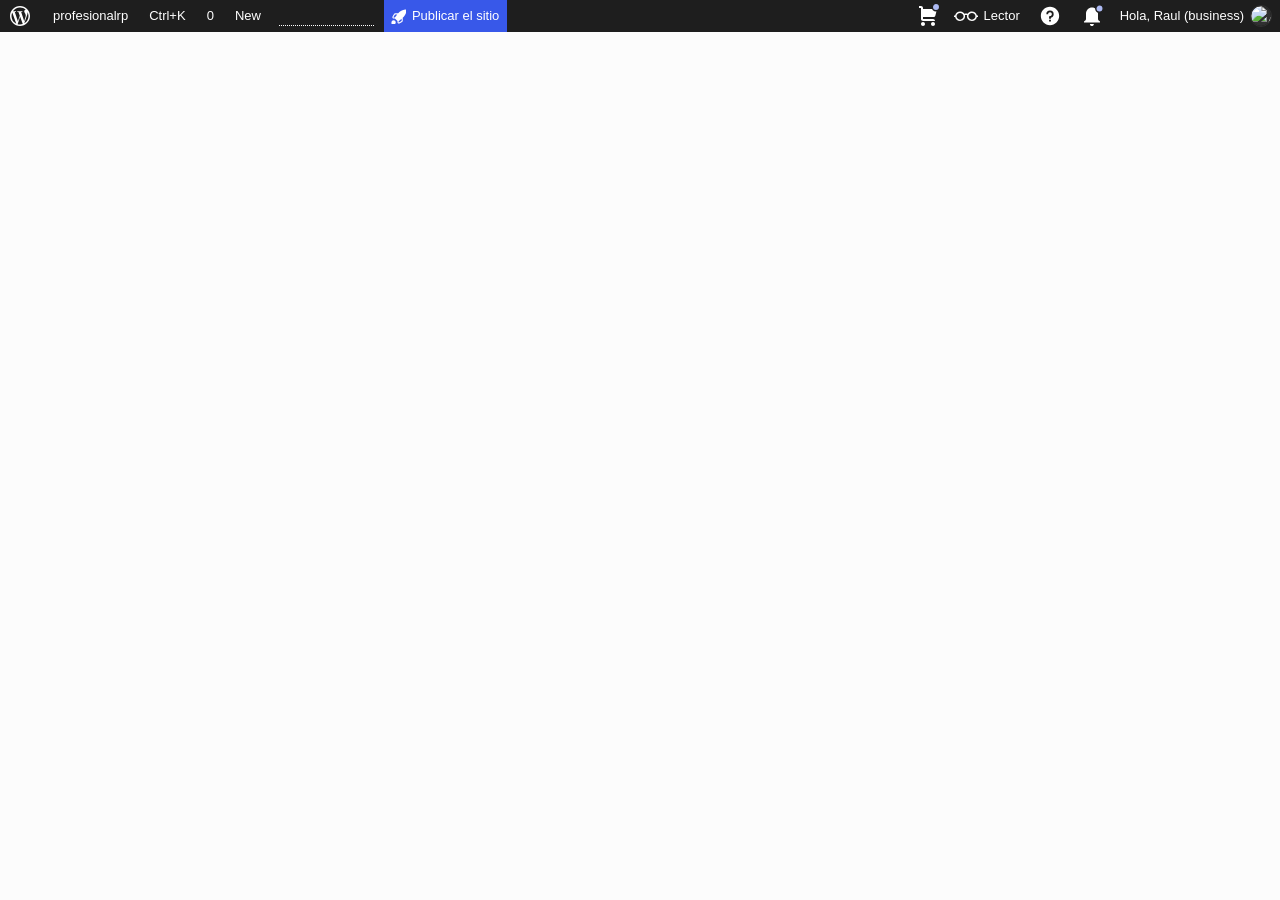
==== index.html @ a45af70f "Add files via upload" ====
<!DOCTYPE html>
<!-- saved from url=(0066)https://my.wordpress.com/sites/profesionalrp.wordpress.com/domains -->
<html lang="es" dir="ltr" data-theme="light"><head><meta http-equiv="Content-Type" content="text/html; charset=UTF-8"><meta name="viewport" content="width=device-width, initial-scale=1"><link rel="preload" as="image" href="https://0.gravatar.com/avatar/cf99e62fbf3f0375e152de14f73d5043850064c60ef9bfd854f44cda9a5ec083?s=96&amp;d=identicon"><title>Dominios ‹ profesionalrp – WordPress.com</title><meta http-equiv="X-UA-Compatible" content="IE=Edge"><meta name="format-detection" content="telephone=no"><meta name="mobile-web-app-capable" content="yes"><meta name="apple-mobile-web-app-capable" content="yes"><meta name="theme-color" content="#1E1E1E"><meta name="referrer" content="origin"><link rel="prefetch" as="document" href="https://public-api.wordpress.com/wp-admin/rest-proxy/?v=2.0"><link rel="shortcut icon" type="image/vnd.microsoft.icon" href="https://s1.wp.com/i/favicon.ico" sizes="16x16 32x32"><link rel="shortcut icon" type="image/x-icon" href="https://s1.wp.com/i/favicon.ico" sizes="16x16 32x32"><link rel="icon" type="image/x-icon" href="https://s1.wp.com/i/favicon.ico" sizes="16x16 32x32"><link rel="icon" type="image/png" href="https://s1.wp.com/i/favicons/favicon-64x64.png" sizes="64x64"><link rel="icon" type="image/png" href="https://s1.wp.com/i/favicons/favicon-96x96.png" sizes="96x96"><link rel="icon" type="image/png" href="https://s1.wp.com/i/favicons/android-chrome-192x192.png" sizes="192x192"><link rel="apple-touch-icon" type="image/png" sizes="180x180" href="https://s1.wp.com/i/favicons/apple-touch-icon-180x180.png"><link rel="apple-touch-icon" type="image/png" sizes="152x152" href="https://s1.wp.com/i/favicons/apple-touch-icon-152x152.png"><link rel="apple-touch-icon" type="image/png" sizes="144x144" href="https://s1.wp.com/i/favicons/apple-touch-icon-144x144.png"><link rel="apple-touch-icon" type="image/png" sizes="120x120" href="https://s1.wp.com/i/favicons/apple-touch-icon-120x120.png"><link rel="apple-touch-icon" type="image/png" sizes="114x114" href="https://s1.wp.com/i/favicons/apple-touch-icon-114x114.png"><link rel="apple-touch-icon" type="image/png" sizes="76x76" href="https://s1.wp.com/i/favicons/apple-touch-icon-76x76.png"><link rel="apple-touch-icon" type="image/png" sizes="72x72" href="https://s1.wp.com/i/favicons/apple-touch-icon-72x72.png"><link rel="apple-touch-icon" type="image/png" sizes="60x60" href="https://s1.wp.com/i/favicons/apple-touch-icon-60x60.png"><link rel="apple-touch-icon" type="image/png" sizes="57x57" href="https://s1.wp.com/i/favicons/apple-touch-icon-57x57.png"><link rel="profile" href="http://gmpg.org/xfn/11"><link rel="manifest" href="https://my.wordpress.com/calypso/manifest.json"><meta property="og:site_name" content="WordPress.com"><link rel="preconnect" href="https://s1.wp.com/" crossorigin="anonymous"><link rel="preload" as="font" type="font/woff2" href="https://s1.wp.com/i/fonts/recoleta/extended/recoleta-400.woff2" crossorigin="anonymous"><link rel="stylesheet" type="text/css" href="./index_files/66740.8de018349bec1f4123c1.min.css" data-webpack="true"><link rel="stylesheet" type="text/css" href="./index_files/66926.bf9667f39dcf458e483c.min.css" data-webpack="true"><link rel="stylesheet" type="text/css" href="./index_files/88648.4e3394cd20a6ae910850.min.css" data-webpack="true"><link rel="stylesheet" type="text/css" href="./index_files/entry-dashboard-dotcom.c6c525df7ea35e6c6bf0.min.css" data-webpack="true"><style data-wp-hash="1931a27616">.e518617e7c3a18e7__flex{align-items:var(--wp-components-flex-align);display:flex;flex-direction:var(--wp-components-flex-direction);flex-wrap:var(--wp-components-flex-wrap);gap:var(--wp-components-flex-gap);justify-content:var(--wp-components-flex-justify)}.e4a76957e0b12292__expanded-column{height:100%}.cc39999a5fb580d4__expanded-row{width:100%}.bc09d0edcc10c304__item{display:var(--wp-components-flex-item-display);max-height:100%;max-width:100%;min-height:0;min-width:0}.c184ec8e81027f31__block{flex:1}.f9694ed4faabfc82__items-column>*{min-height:0}._3896336788892095__items-row>*{min-width:0}</style><style data-wp-hash="beeae56da8">._51f2afb77f24a721__truncate{display:block;overflow:hidden;text-overflow:ellipsis;white-space:nowrap}.d232bf8e2132288d__is-line-clamp{-webkit-box-orient:vertical;-webkit-line-clamp:var(--wp-components-truncate-lines);display:-webkit-box;overflow:hidden}.d232bf8e2132288d__is-line-clamp._95bf20b727db236f__is-single-line{word-break:break-all}</style><style data-wp-hash="32aba35fe1">@layer wp-ui{@layer utilities, components, compositions, overrides;@layer components{._19ce0419607e1896__stack{display:flex}}}</style><style data-wp-hash="bbbecfe373">@layer wp-ui{@layer utilities, components, compositions, overrides;@layer components{.ab4d64c07c0ba587__spinner{background-color:transparent;display:inline-block;height:var(--wpds-dimension-size-2xs,16px);opacity:1;overflow:visible;position:relative;width:var(--wpds-dimension-size-2xs,16px)}.a7654e10245bb7d2__indicator,.dc51f80c84b35fe2__track{fill:transparent;stroke-width:1.5px}.dc51f80c84b35fe2__track{stroke:var(--wpds-color-background-track-neutral,#dbdbdb)}.a7654e10245bb7d2__indicator{stroke:var(--wpds-color-background-thumb-brand,var(--wp-admin-theme-color,#3858e9));stroke-linecap:round;animation:_02322d973909703c__spinner-spin 1.4s linear infinite both;transform-origin:50% 50%}@keyframes _02322d973909703c__spinner-spin{0%{transform:rotate(0deg)}to{transform:rotate(1turn)}}}}</style><style data-wp-hash="e8e31009f5">._6defc79820e382c6__button{box-sizing:var(--_gcd-button-box-sizing,border-box);font-family:var(--_gcd-button-font-family,inherit);font-size:var(--_gcd-button-font-size,inherit);font-weight:var(--_gcd-button-font-weight,inherit)}.d2cff2e5dea83bd1__input{box-sizing:var(--_gcd-input-box-sizing,border-box);font-family:var(--_gcd-input-font-family,inherit);font-size:var(--_gcd-input-font-size,inherit);font-weight:var(--_gcd-input-font-weight,inherit);margin:var(--_gcd-input-margin,0);&::placeholder{color:var(--_gcd-input-placeholder-color,var(--wpds-color-foreground-interactive-neutral-weak,#707070))}&:is(textarea,[type=text],[type=password],[type=color],[type=date],[type=datetime],[type=datetime-local],[type=email],[type=month],[type=number],[type=search],[type=tel],[type=time],[type=url],[type=week]){background-color:var(--_gcd-input-background-color,transparent);border:var(--_gcd-input-border,none);border-radius:var(--_gcd-input-border-radius,0);box-shadow:var(--_gcd-input-box-shadow,0 0 0 transparent);color:var(--_gcd-input-color,var(--wpds-color-foreground-interactive-neutral,#1e1e1e));&:focus{border-color:var(--_gcd-input-border-color-focus,var(--wp-admin-theme-color));box-shadow:var(--_gcd-input-box-shadow-focus,none);outline:var(--_gcd-input-outline-focus,none)}&:disabled{background:var(--_gcd-input-background-disabled,transparent);border-color:var(--_gcd-input-border-color-disabled,transparent);box-shadow:var(--_gcd-input-box-shadow-disabled,none);color:var(--_gcd-input-color-disabled,var(--wpds-color-foreground-interactive-neutral-disabled,#8d8d8d))}}&:is(textarea,[type=text],[type=password],[type=date],[type=datetime],[type=datetime-local],[type=email],[type=month],[type=number],[type=search],[type=tel],[type=time],[type=url],[type=week]){line-height:var(--_gcd-input-line-height,inherit);min-height:var(--_gcd-input-min-height,auto);padding:var(--_gcd-input-padding,0)}}._547d86373d02e108__textarea{box-sizing:var(--_gcd-textarea-box-sizing,border-box);overflow:var(--_gcd-textarea-overflow,auto);resize:var(--_gcd-textarea-resize,block)}._8c15fd0ed9f28ba4__div{outline:var(--_gcd-div-outline,0 solid transparent)}p._43cec3e1eec1066d__p{font-size:var(--_gcd-p-font-size,13px);line-height:var(--_gcd-p-line-height,1.5);margin:var(--_gcd-p-margin,0)}:is(h1,h2,h3,h4,h5,h6).e97669c6d9a38497__heading{color:var(--_gcd-heading-color,var(--wpds-color-foreground-content-neutral,#1e1e1e));font-size:var(--_gcd-heading-font-size,inherit);font-weight:var(--_gcd-heading-font-weight,var(--wpds-typography-font-weight-emphasis,600));margin:var(--_gcd-heading-margin,0)}._2c0831b0499dbd6e__a,._2c0831b0499dbd6e__a:is(:hover,:focus,:active){border-radius:var(--_gcd-a-border-radius,0);box-shadow:var(--_gcd-a-box-shadow,none);color:var(--_gcd-a-color,inherit);outline:var(--_gcd-a-outline,0 solid transparent);transition:var(--_gcd-a-transition,none)}.c59a0ebebd71fa4a__ol{list-style:var(--_gcd-ol-list-style,none);margin:var(--_gcd-ol-margin,0);padding-block:var(--_gcd-ol-padding-block,0);padding-inline:var(--_gcd-ol-padding-inline,0)}._46b5cb0c8e24e8c9__li{margin:var(--_gcd-li-margin,0)}</style><style data-wp-hash="d11816833c">@layer wp-ui{@layer utilities, components, compositions, overrides;@layer components{._7a7ac88e306348e7__indicator{--_gcd-p-font-size:var(--wpds-typography-font-size-sm,12px);--_gcd-p-line-height:var(--wpds-typography-line-height-xs,16px);align-items:flex-start;color:var(--wpds-color-foreground-content-neutral-weak,#707070);display:flex;font-family:var(--wpds-typography-font-family-body,-apple-system,system-ui,"Segoe UI","Roboto","Oxygen-Sans","Ubuntu","Cantarell","Helvetica Neue",sans-serif);font-size:var(--wpds-typography-font-size-sm,12px);gap:var(--wpds-dimension-gap-xs,4px);line-height:var(--wpds-typography-line-height-xs,16px);@media not (prefers-reduced-motion){animation:_48722cc5dd090ce4__indicator-jump var(--wpds-motion-duration-md,.2s) cubic-bezier(.68,-.55,.27,1.55)}}._57a3bbbfbe38a5c6__is-invalid{color:var(--wpds-color-foreground-content-error-weak,#cc1818)}._9e944dc198aac10b__is-valid{color:var(--wpds-color-foreground-content-success-weak,#008030)}.e482806667437c6a__indicator-icon{flex-shrink:0}._6e46434cc23019d2__indicator-spinner{height:var(--wpds-dimension-size-3xs,12px);margin:2px;width:var(--wpds-dimension-size-3xs,12px)}@keyframes _48722cc5dd090ce4__indicator-jump{0%{opacity:0;transform:translateY(-4px)}to{opacity:1;transform:translateY(0)}}}}</style><style data-wp-hash="10f3806643">@layer wp-ui{@layer utilities, components, compositions, overrides;@layer utilities{._336cd3e4e743482f__box-sizing{box-sizing:border-box;*,:after,:before{box-sizing:inherit}}}}</style><style data-wp-hash="e4f4f9600b">@layer wp-ui{@layer utilities, components, compositions, overrides;@layer components{.cb2baafdc08746bb__input-layout{--wp-ui-input-layout-padding-inline:var(--wpds-dimension-padding-md,12px);background-color:var(--wpds-color-background-interactive-neutral,var(--wpds-color-background-surface-neutral-strong,#fff));border-color:var(--wpds-color-stroke-interactive-neutral,#8d8d8d);border-radius:var(--wpds-border-radius-sm,2px);border-style:solid;border-width:var(--wpds-border-width-xs,1px);color:var(--wpds-color-foreground-interactive-neutral,#1e1e1e);display:flex;font-family:var(--wpds-typography-font-family-body,-apple-system,system-ui,"Segoe UI","Roboto","Oxygen-Sans","Ubuntu","Cantarell","Helvetica Neue",sans-serif);font-size:max(var(--wpds-typography-font-size-md,13px),16px);height:var(--wpds-dimension-size-lg,40px);line-height:1;@media (min-width:600px){font-size:var(--wpds-typography-font-size-md,13px)}&._0c807a84cbb94e0c__is-size-compact{height:var(--wpds-dimension-size-md,32px)}&._0c807a84cbb94e0c__is-size-compact,&.ed67cda122dc1e7b__is-size-small{--wp-ui-input-layout-padding-inline:var(--wpds-dimension-padding-sm,8px)}&.ed67cda122dc1e7b__is-size-small{height:var(--wpds-dimension-size-sm,24px)}&._6fb7104732387680__is-disabled,&:has([data-can-disable-input-layout][data-disabled]){color:var(--wpds-color-foreground-interactive-neutral-disabled,#8d8d8d);@media (forced-colors:active){color:GrayText}&:not(._8097270636ca6100__is-borderless){background-color:var(--wpds-color-background-interactive-neutral-disabled,var(--wpds-color-background-surface-neutral-strong,#fff));border-color:var(--wpds-color-stroke-interactive-neutral-disabled,#dbdbdb);@media (forced-colors:active){border-bottom-color:GrayText;border-left-color:GrayText;border-right-color:GrayText;border-top-color:GrayText}}}&._8097270636ca6100__is-borderless{background-color:var(--wpds-color-background-interactive-neutral-weak,#0000);border-color:transparent}&:has(._0d7afad74a057888__input-layout-slot:focus-within){--_gcd-div-outline:none;outline:none}&:hover:not(._6fb7104732387680__is-disabled,:has([data-can-disable-input-layout][data-disabled]),._8097270636ca6100__is-borderless){background-color:var(--wpds-color-background-interactive-neutral-active,var(--wpds-color-background-surface-neutral-strong,#fff));border-color:var(--wpds-color-stroke-interactive-neutral-active,#6e6e6e)}&:has(:invalid[data-validity-visible]){--focus-color:var(--wpds-color-stroke-interactive-error,#cc1818);border-color:var(--wpds-color-stroke-interactive-error,#cc1818);&:hover{border-color:var(--wpds-color-stroke-interactive-error-active,#9d0000)}}}.c192b41a12b4387b__slot-wrapper{display:contents}._0d7afad74a057888__input-layout-slot{align-items:center;display:flex;&._0c952682762ca288__is-padding-minimal{--wp-ui-input-layout-prefix-padding-start:calc(var(--wp-ui-input-layout-padding-inline) - var(--wpds-dimension-padding-xs, 4px));--wp-ui-input-layout-suffix-padding-end:calc(var(--wp-ui-input-layout-padding-inline) - var(--wpds-dimension-padding-xs, 4px))}[data-slot-type=prefix] &{padding-inline-start:var(--wp-ui-input-layout-prefix-padding-start,var(--wp-ui-input-layout-padding-inline))}[data-slot-type=suffix] &{padding-inline-end:var(--wp-ui-input-layout-suffix-padding-end,var(--wp-ui-input-layout-padding-inline))}}}}</style><style data-wp-hash="08122b3d53">@layer wp-ui{@layer utilities, components, compositions, overrides;@layer utilities{.af79fb116edb0dd7__outset-ring--focus:focus,.dfcfdc28396e5d98__outset-ring--focus-visible:focus-visible,.e5cd9ee879f6403a__outset-ring--focus-within:focus-within,:focus-visible ._81935a08e952f267__outset-ring--focus-parent-visible{--_gcd-a-outline:var(--wpds-border-width-focus,var(--wp-admin-border-width-focus,2px)) solid var(--focus-color,var(--wpds-color-stroke-focus,var(--wp-admin-theme-color,#3858e9)));--_gcd-div-outline:var(--wpds-border-width-focus,var(--wp-admin-border-width-focus,2px)) solid var(--focus-color,var(--wpds-color-stroke-focus,var(--wp-admin-theme-color,#3858e9)));outline:var(--wpds-border-width-focus,var(--wp-admin-border-width-focus,2px)) solid var(--focus-color,var(--wpds-color-stroke-focus,var(--wp-admin-theme-color,#3858e9)));outline-offset:var(--wpds-border-width-focus,var(--wp-admin-border-width-focus,2px))}._3c9f5ee9fc9c136d__outset-ring--focus-within-except-active:focus-within,.abc777e9713fa711__outset-ring--focus-except-active:focus{outline:none}._3c9f5ee9fc9c136d__outset-ring--focus-within-except-active:focus-within:not(:has(:active)),.abc777e9713fa711__outset-ring--focus-except-active:focus:not(:active){--_gcd-a-outline:var(--wpds-border-width-focus,var(--wp-admin-border-width-focus,2px)) solid var(--focus-color,var(--wpds-color-stroke-focus,var(--wp-admin-theme-color,#3858e9)));--_gcd-div-outline:var(--wpds-border-width-focus,var(--wp-admin-border-width-focus,2px)) solid var(--focus-color,var(--wpds-color-stroke-focus,var(--wp-admin-theme-color,#3858e9)));outline:var(--wpds-border-width-focus,var(--wp-admin-border-width-focus,2px)) solid var(--focus-color,var(--wpds-color-stroke-focus,var(--wp-admin-theme-color,#3858e9)));outline-offset:var(--wpds-border-width-focus,var(--wp-admin-border-width-focus,2px))}}}</style><style data-wp-hash="1a25f6a232">@layer wp-ui{@layer utilities, components, compositions, overrides;@layer components{._2ae7be2fc1bb17a3__input{--_gcd-input-padding:var(--wp-ui-input-padding-block,0px) var(--wp-ui-input-layout-padding-inline,0px);background:transparent;border:none;color:var(--wpds-color-foreground-interactive-neutral,#1e1e1e);font-family:inherit;font-size:inherit;line-height:inherit;outline:none;padding-block:var(--wp-ui-input-padding-block,0);padding-inline:var(--wp-ui-input-layout-padding-inline,0);width:100%;&::placeholder{color:var(--wpds-color-foreground-interactive-neutral-weak,#707070)}&:disabled,&[aria-disabled=true]{--_gcd-input-placeholder-color:var(--wpds-color-foreground-interactive-neutral-disabled,#8d8d8d);color:var(--wpds-color-foreground-interactive-neutral-disabled,#8d8d8d);&::placeholder{color:var(--wpds-color-foreground-interactive-neutral-disabled,#8d8d8d)}@media (forced-colors:active){color:GrayText}}&[type=email],&[type=url]{direction:ltr}&[type=number]{appearance:textfield;&::-webkit-inner-spin-button,&::-webkit-outer-spin-button{appearance:none;margin:0}}}}}</style><style data-wp-hash="f4df7461e9">@layer wp-ui{@layer utilities, components, compositions, overrides;@layer components{.f37b9e2e191ebd66__visually-hidden{border:0;clip-path:inset(50%);height:1px;margin:-1px;overflow:hidden;overflow-wrap:normal;padding:0;position:absolute;width:1px;word-break:normal}}}</style><style data-wp-hash="df33c48b2d">@layer wp-ui{@layer utilities, components, compositions, overrides;@layer utilities{._2d5ad850b2f90964__label{--wp-ui-field-label-line-height:var(--wpds-typography-line-height-xs,16px);color:var(--wpds-color-foreground-content-neutral,#1e1e1e);font-family:var(--wpds-typography-font-family-body,-apple-system,system-ui,"Segoe UI","Roboto","Oxygen-Sans","Ubuntu","Cantarell","Helvetica Neue",sans-serif);font-size:var(--wpds-typography-font-size-xs,11px);font-weight:var(--wpds-typography-font-weight-emphasis,600);line-height:var(--wp-ui-field-label-line-height);text-transform:uppercase;&._17c4214649230bea__is-plain{font-size:var(--wpds-typography-font-size-md,13px);font-weight:var(--wpds-typography-font-weight-default,400);text-transform:none}}._08a3750500e0233f__description{--_gcd-p-font-size:var(--wpds-typography-font-size-sm,12px);--_gcd-p-line-height:var(--wpds-typography-line-height-xs,16px);--_gcd-p-margin:0;text-wrap:pretty;color:var(--wpds-color-foreground-content-neutral-weak,#707070);font-family:var(--wpds-typography-font-family-body,-apple-system,system-ui,"Segoe UI","Roboto","Oxygen-Sans","Ubuntu","Cantarell","Helvetica Neue",sans-serif);font-size:var(--wpds-typography-font-size-sm,12px);line-height:var(--wpds-typography-line-height-xs,16px)}}}</style><style data-wp-hash="0c752c3d08">@layer wp-ui{@layer utilities, components, compositions, overrides;@layer compositions{@supports (-webkit-hyphens:none) and (not (-moz-appearance:none)){.a9211a7e6af24bed__root input[type=date]:not([data-filled]):not(:focus),.a9211a7e6af24bed__root input[type=datetime-local]:not([data-filled]):not(:focus),.a9211a7e6af24bed__root input[type=time]:not([data-filled]):not(:focus){--_gcd-input-color:transparent;--_gcd-input-color-disabled:transparent;color:transparent;&:disabled::-webkit-datetime-edit-text{color:transparent}}}}}</style><style data-wp-hash="effc4e3032">@layer wp-ui{@layer utilities, components, compositions, overrides;@layer components{._97b0fc33c028be1a__button,.abbb272e2ce49bd6__is-unstyled{appearance:none;padding:0}._97b0fc33c028be1a__button{--wp-ui-button-font-weight:var(--wpds-typography-font-weight-emphasis,600);--wp-ui-button-background-color:var(--wpds-color-background-interactive-brand-strong,var(--wp-admin-theme-color,#3858e9));--wp-ui-button-background-color-active:var(--wpds-color-background-interactive-brand-strong-active,color-mix(in oklch,var(--wp-admin-theme-color,#3858e9) 93%,#000));--wp-ui-button-background-color-disabled:var(--wpds-color-background-interactive-brand-strong-disabled,#e6e6e6);--wp-ui-button-foreground-color:var(--wpds-color-foreground-interactive-brand-strong,#fff);--wp-ui-button-foreground-color-active:var(--wpds-color-foreground-interactive-brand-strong-active,#fff);--wp-ui-button-foreground-color-disabled:var(--wpds-color-foreground-interactive-brand-strong-disabled,#8d8d8d);--wp-ui-button-padding-block:var(--wpds-dimension-padding-xs,4px);--wp-ui-button-padding-inline:var(--wpds-dimension-padding-md,12px);--wp-ui-button-height:var(--wpds-dimension-size-lg,40px);--wp-ui-button-aspect-ratio:auto;--wp-ui-button-font-size:var(--wpds-typography-font-size-md,13px);--wp-ui-button-min-width:calc(4ch + var(--wp-ui-button-padding-inline)*2);--wp-ui-button-icon-margin:calc((var(--wpds-dimension-size-2xs, 16px) - var(--wpds-dimension-size-sm, 24px))/2);--wp-ui-button-border-color:var(--wp-ui-button-background-color);--wp-ui-button-border-color-active:var(--wp-ui-button-background-color-active);--wp-ui-button-border-color-disabled:var(--wp-ui-button-background-color-disabled);--_gcd-button-font-family:var(--wpds-typography-font-family-body,-apple-system,system-ui,"Segoe UI","Roboto","Oxygen-Sans","Ubuntu","Cantarell","Helvetica Neue",sans-serif);--_gcd-button-font-size:var(--wp-ui-button-font-size);--_gcd-button-font-weight:var(--wp-ui-button-font-weight);align-items:center;aspect-ratio:var(--wp-ui-button-aspect-ratio);background-clip:border-box;background-color:var(--wp-ui-button-background-color);border-color:var(--wp-ui-button-border-color);border-radius:var(--wpds-border-radius-sm,2px);border-style:solid;border-width:1px;color:var(--wp-ui-button-foreground-color);display:inline-flex;font-family:var(--wpds-typography-font-family-body,-apple-system,system-ui,"Segoe UI","Roboto","Oxygen-Sans","Ubuntu","Cantarell","Helvetica Neue",sans-serif);font-size:var(--wp-ui-button-font-size);font-weight:var(--wp-ui-button-font-weight);gap:var(--wpds-dimension-gap-sm,8px);justify-content:center;line-height:var(--wpds-typography-line-height-sm,20px);max-width:100%;min-height:var(--wp-ui-button-height);min-width:var(--wp-ui-button-min-width);overflow-wrap:anywhere;padding-block:var(--wp-ui-button-padding-block);padding-inline:var(--wp-ui-button-padding-inline);position:relative;text-align:center;text-decoration:none;&:not([data-disabled]){cursor:var(--wpds-cursor-control,pointer)}@media not (prefers-reduced-motion){transition:color .1s ease-out;*{transition:opacity .1s ease-out}}&[href]{cursor:pointer}[href]{color:inherit;text-decoration:inherit}&:not([data-disabled]):is(:hover,:active,:focus){background-color:var(--wp-ui-button-background-color-active);border-color:var(--wp-ui-button-border-color-active);color:var(--wp-ui-button-foreground-color-active)}&[data-disabled]:not(._914b42f315c0e580__is-loading){background-color:var(--wp-ui-button-background-color-disabled);border-color:var(--wp-ui-button-border-color-disabled);color:var(--wp-ui-button-foreground-color-disabled);@media (forced-colors:active){border-bottom-color:GrayText;border-left-color:GrayText;border-right-color:GrayText;border-top-color:GrayText;color:GrayText}}&:before{aspect-ratio:1;border:var(--wpds-border-width-focus,var(--wp-admin-border-width-focus,2px)) solid;border-block-end-color:transparent;border-block-start-color:var(--wp-ui-button-foreground-color);border-inline-end-color:var(--wp-ui-button-foreground-color);border-inline-start-color:transparent;border-radius:50%;box-sizing:border-box;content:"";display:block;height:var(--wp-ui-button-font-size);left:50%;opacity:0;pointer-events:none;position:absolute;top:50%;transform:translate(-50%,-50%);@media not (prefers-reduced-motion){transition:opacity .1s ease-out}@media (forced-colors:active){border-block-end-style:none;border-bottom-color:ButtonText;border-inline-start-style:none;border-left-color:ButtonText;border-right-color:ButtonText;border-top-color:ButtonText}}}._908205475f9f2a92__is-small{--wp-ui-button-padding-block:0px;--wp-ui-button-padding-inline:var(--wpds-dimension-padding-sm,8px);--wp-ui-button-height:var(--wpds-dimension-size-sm,24px)}._9f6fc6553aeb36fe__icon{margin:var(--wp-ui-button-icon-margin)}.dd460c965226cc77__is-brand{&._62d5a778b7b258ee__is-outline,&.ad0619a3217c6a5b__is-minimal{--wp-ui-button-foreground-color:var(--wpds-color-foreground-interactive-brand,var(--wp-admin-theme-color,#3858e9));--wp-ui-button-foreground-color-active:var(--wpds-color-foreground-interactive-brand-active,color-mix(in oklch,var(--wp-admin-theme-color,#3858e9) 52%,#000));--wp-ui-button-foreground-color-disabled:var(--wpds-color-foreground-interactive-brand-disabled,#8d8d8d)}&._62d5a778b7b258ee__is-outline{--wp-ui-button-background-color:var(--wpds-color-background-interactive-brand-weak,#0000);--wp-ui-button-background-color-active:var(--wpds-color-background-interactive-brand-weak-active,color-mix(in oklch,var(--wp-admin-theme-color,#3858e9) 12%,#fff));--wp-ui-button-background-color-disabled:var(--wpds-color-background-interactive-brand-weak-disabled,#0000);--wp-ui-button-border-color:var(--wpds-color-stroke-interactive-brand,var(--wp-admin-theme-color,#3858e9));--wp-ui-button-border-color-active:var(--wpds-color-stroke-interactive-brand-active,color-mix(in oklch,var(--wp-admin-theme-color,#3858e9) 85%,#000));--wp-ui-button-border-color-disabled:var(--wpds-color-stroke-interactive-brand-disabled,#dbdbdb)}&.ad0619a3217c6a5b__is-minimal{--wp-ui-button-background-color:var(--wpds-color-background-interactive-brand-weak,#0000);--wp-ui-button-background-color-active:var(--wpds-color-background-interactive-brand-weak-active,color-mix(in oklch,var(--wp-admin-theme-color,#3858e9) 12%,#fff));--wp-ui-button-background-color-disabled:var(--wpds-color-background-interactive-brand-weak-disabled,#0000)}}.e722a8f96726aa99__is-neutral{&.ad0619a3217c6a5b__is-minimal[aria-pressed=true],&.b50b3358c5fb4d0b__is-solid{--wp-ui-button-background-color:var(--wpds-color-background-interactive-neutral-strong,#2d2d2d);--wp-ui-button-background-color-active:var(--wpds-color-background-interactive-neutral-strong-active,#1e1e1e);--wp-ui-button-background-color-disabled:var(--wpds-color-background-interactive-neutral-strong-disabled,#e6e6e6);--wp-ui-button-foreground-color:var(--wpds-color-foreground-interactive-neutral-strong,#f0f0f0);--wp-ui-button-foreground-color-active:var(--wpds-color-foreground-interactive-neutral-strong-active,#f0f0f0);--wp-ui-button-foreground-color-disabled:var(--wpds-color-foreground-interactive-neutral-strong-disabled,#8d8d8d)}&._62d5a778b7b258ee__is-outline,&.ad0619a3217c6a5b__is-minimal:not([aria-pressed=true]){--wp-ui-button-foreground-color:var(--wpds-color-foreground-interactive-neutral,#1e1e1e);--wp-ui-button-foreground-color-active:var(--wpds-color-foreground-interactive-neutral-active,#1e1e1e);--wp-ui-button-foreground-color-disabled:var(--wpds-color-foreground-interactive-neutral-disabled,#8d8d8d)}&._62d5a778b7b258ee__is-outline{--wp-ui-button-background-color:var(--wpds-color-background-interactive-neutral-weak,#0000);--wp-ui-button-background-color-active:var(--wpds-color-background-interactive-neutral-weak-active,#ededed);--wp-ui-button-background-color-disabled:var(--wpds-color-background-interactive-neutral-weak-disabled,#0000);--wp-ui-button-border-color:var(--wpds-color-stroke-interactive-neutral,#8d8d8d);--wp-ui-button-border-color-active:var(--wpds-color-stroke-interactive-neutral-active,#6e6e6e);--wp-ui-button-border-color-disabled:var(--wpds-color-stroke-interactive-neutral-disabled,#dbdbdb)}&.ad0619a3217c6a5b__is-minimal:not([aria-pressed=true]){--wp-ui-button-background-color:var(--wpds-color-background-interactive-neutral-weak,#0000);--wp-ui-button-background-color-active:var(--wpds-color-background-interactive-neutral-weak-active,#ededed);--wp-ui-button-background-color-disabled:var(--wpds-color-background-interactive-neutral-weak-disabled,#0000)}}.abbb272e2ce49bd6__is-unstyled{background:none;border:none;min-width:unset}.cf59cf1b69629838__is-compact{--wp-ui-button-height:var(--wpds-dimension-size-md,32px)}._914b42f315c0e580__is-loading:not(.abbb272e2ce49bd6__is-unstyled){color:transparent;&:not([data-disabled]):is(:hover,:active,:focus){color:transparent}@media (forced-colors:active){color:ButtonFace}*{opacity:0}&:before{opacity:1;transition-delay:.05s;@media not (prefers-reduced-motion){animation:_5a1d53da6f830c8d__loading-animation 1s linear infinite}}}}@keyframes _5a1d53da6f830c8d__loading-animation{0%{transform:translate(-50%,-50%) rotate(0deg)}to{transform:translate(-50%,-50%) rotate(1turn)}}}</style><style data-wp-hash="be37f31c1e">._11fc52b637ff8a7e__slot{inset:0;isolation:isolate;pointer-events:none;position:fixed;z-index:1000000003}@layer wp-ui{@layer utilities, components, compositions, overrides;@layer utilities{._11fc52b637ff8a7e__slot>*{pointer-events:auto}}}</style><style data-wp-hash="19fcc06039">@layer wp-ui{@layer utilities, components, compositions, overrides;@layer components{._480b748dd3510e64__positioner{z-index:var(--wp-ui-tooltip-z-index,initial)}._50096b232db7709d__popup{--_wp-ui-elevation-sm:0 1px 2px rgba(0,0,0,.05),0 2px 3px rgba(0,0,0,.04),0 6px 6px rgba(0,0,0,.03),0 8px 8px rgba(0,0,0,.02);background-color:var(--wpds-color-background-surface-neutral-strong,#fff);border-radius:var(--wpds-border-radius-md,4px);box-shadow:var(--_wp-ui-elevation-sm);color:var(--wpds-color-foreground-content-neutral,#1e1e1e);font-family:var(--wpds-typography-font-family-body,-apple-system,system-ui,"Segoe UI","Roboto","Oxygen-Sans","Ubuntu","Cantarell","Helvetica Neue",sans-serif);font-size:var(--wpds-typography-font-size-sm,12px);line-height:1.4;padding:var(--wpds-dimension-padding-xs,4px) var(--wpds-dimension-padding-sm,8px);@media (forced-colors:active){border-bottom-color:CanvasText;border-bottom-style:solid;border-bottom-width:1px;border-left-color:CanvasText;border-left-style:solid;border-left-width:1px;border-right-color:CanvasText;border-right-style:solid;border-right-width:1px;border-top-color:CanvasText;border-top-style:solid;border-top-width:1px}}}}</style><style data-wp-hash="a4c4016022">._469c5f47eb2ba16a__wrapper{display:contents}</style><style data-wp-hash="c5cdafb1bc">@layer wp-ui{@layer utilities, components, compositions, overrides;@layer compositions{._28cfdc260e755391__icon-button{--wp-ui-button-aspect-ratio:1;--wp-ui-button-padding-inline:0px;--wp-ui-button-min-width:unset}.f1c70d719989a85a__icon{margin:-1px}}}</style><style data-wp-hash="9d2212290a">@layer wp-ui{@layer utilities, components, compositions, overrides;@layer components{._2c7ac60ba97b3411__root{--wp-ui-calendar-cell-size:var(--wpds-dimension-size-md,32px);background-color:var(--wpds-color-background-surface-neutral-strong,#fff);color:var(--wpds-color-foreground-content-neutral,#1e1e1e);display:inline-block;font-family:var(--wpds-typography-font-family-body,-apple-system,system-ui,"Segoe UI","Roboto","Oxygen-Sans","Ubuntu","Cantarell","Helvetica Neue",sans-serif);font-size:var(--wpds-typography-font-size-md,13px);font-weight:var(--wpds-typography-font-weight-default,400);position:relative;z-index:0}._172c492625235710__day{color:var(--wpds-color-foreground-interactive-neutral,#1e1e1e);padding:0;position:relative;&:has(._1b64226e315835f8__day-button:disabled){color:var(--wpds-color-foreground-interactive-neutral-disabled,#8d8d8d)}&:has(._1b64226e315835f8__day-button:focus-visible),&:has(._1b64226e315835f8__day-button:hover:not(:disabled)){color:var(--wpds-color-foreground-interactive-neutral-active,#1e1e1e)}}._1b64226e315835f8__day-button{align-items:center;background:none;border:none;border-radius:var(--wpds-border-radius-sm,2px);color:inherit;cursor:var(--wpds-cursor-control,pointer);display:flex;font:inherit;font-variant-numeric:tabular-nums;height:var(--wp-ui-calendar-cell-size);justify-content:center;margin:0;padding:0;position:relative;width:var(--wp-ui-calendar-cell-size);&:before{background-color:var(--wpds-color-background-interactive-neutral-weak,#0000);border:none;border-radius:var(--wpds-border-radius-sm,2px);z-index:-1}&:after,&:before{content:"";inset:0;position:absolute}&:after{pointer-events:none;z-index:1}&:disabled{cursor:revert;&:before{background-color:var(--wpds-color-background-interactive-neutral-weak-disabled,#0000)}@media (forced-colors:active){text-decoration:line-through}}&:focus-visible:before,&:hover:not(:disabled):before{background-color:var(--wpds-color-background-interactive-neutral-weak-active,#ededed)}}._66b9a8120581fd4b__caption-label{align-items:center;border:0;display:inline-flex;position:relative;text-transform:capitalize;white-space:nowrap;z-index:1}._2c7ac60ba97b3411__root[dir=rtl] ._395a75bb1930f57e__nav-button{transform:rotate(180deg);transform-origin:50%}._337e5337d49b7f3d__month-caption{align-content:center;display:flex;height:var(--wp-ui-calendar-cell-size);justify-content:center;margin-bottom:var(--wpds-dimension-gap-md,12px)}._110e46230c68e498__months{display:flex;flex-wrap:wrap;gap:var(--wpds-dimension-gap-lg,16px);justify-content:center;max-width:fit-content;position:relative}._92915239fedb1fea__month-grid{border-collapse:separate;border-spacing:0 var(--wpds-dimension-gap-xs,4px)}._66b1d4a7b488b496__nav{align-items:center;display:flex;height:var(--wp-ui-calendar-cell-size);inset-block-start:0;inset-inline-end:0;inset-inline-start:0;justify-content:space-between;position:absolute}._7207199709ca5776__weekday{color:var(--wpds-color-foreground-content-neutral-weak,#707070);font-weight:var(--wpds-typography-font-weight-default,400);height:var(--wp-ui-calendar-cell-size);padding:0;text-align:center;text-transform:uppercase;width:var(--wp-ui-calendar-cell-size)}._058175f0f9c495e0__today:after{border:2px solid;border-radius:50%;content:"";height:0;inset-block-start:2px;inset-inline-end:2px;position:absolute;width:0;z-index:1}.acb642920fb0bef5__selected:not(._165d91a726feca9c__range-middle){&:has(._1b64226e315835f8__day-button,._1b64226e315835f8__day-button:hover:not(:disabled)){color:var(--wpds-color-foreground-interactive-neutral-strong,#f0f0f0)}&:has(._1b64226e315835f8__day-button:disabled){color:var(--wpds-color-foreground-interactive-neutral-strong-disabled,#8d8d8d)}._1b64226e315835f8__day-button{&:before{background-color:var(--wpds-color-background-interactive-neutral-strong,#2d2d2d);border:1px solid transparent}&:disabled:before{background-color:var(--wpds-color-background-interactive-neutral-strong-disabled,#e6e6e6)}&:hover:not(:disabled):before{background-color:var(--wpds-color-background-interactive-neutral-strong-active,#1e1e1e)}}}.c259c5c255fda10f__outside{color:var(--wpds-color-foreground-interactive-neutral-weak,#707070)}._4d8957a0ca4ec8f0__hidden{visibility:hidden}.f2523033db055ffe__range-start:not(.c04a453de7b11520__range-end) ._1b64226e315835f8__day-button{&,&:before{border-end-end-radius:0;border-start-end-radius:0}}._165d91a726feca9c__range-middle ._1b64226e315835f8__day-button{&:before{background-color:var(--wpds-color-background-interactive-neutral-weak-active,#ededed);border-color:transparent;border-radius:0;border-style:solid;border-width:1px 0}}.c04a453de7b11520__range-end:not(.f2523033db055ffe__range-start) ._1b64226e315835f8__day-button{&,&:before{border-end-start-radius:0;border-start-start-radius:0}}._81b244e7c541d95e__preview svg{color:var(--wpds-color-stroke-interactive-neutral,#8d8d8d);inset:0;pointer-events:none;position:absolute;@media (forced-colors:active){color:inherit}}._81b244e7c541d95e__preview.acb642920fb0bef5__selected:not(._165d91a726feca9c__range-middle) svg{display:none}._2c7ac60ba97b3411__root[dir=rtl] ._81b244e7c541d95e__preview svg{transform:scaleX(-1)}._81b244e7c541d95e__preview._165d91a726feca9c__range-middle ._1b64226e315835f8__day-button:before{border:none}@keyframes _255a1a462a5377db__slide-in-left{0%{transform:translateX(-100%)}to{transform:translateX(0)}}@keyframes c21e45f616d6db39__slide-in-right{0%{transform:translateX(100%)}to{transform:translateX(0)}}@keyframes aed80001de9ae226__slide-out-left{0%{transform:translateX(0)}to{transform:translateX(-100%)}}@keyframes _7d4779a7f29408f2__slide-out-right{0%{transform:translateX(0)}to{transform:translateX(100%)}}@keyframes _83ba6321b055d687__fade-in{0%{opacity:0}to{opacity:1}}@keyframes _96fbead71248d210__fade-out{0%{opacity:1}to{opacity:0}}._1563bccb09e39c30__caption-after-enter,._60ac2a7fc3208801__weeks-before-exit,._735dacf9052adecd__caption-before-exit,._7f73a6ab85101202__weeks-after-exit,._805d698b56ba4a29__weeks-after-enter,._9721326fbc23a5fb__weeks-before-enter,.c7a3082839155d29__caption-after-exit,.cb8a5ec82ad0885e__caption-before-enter{animation-duration:0s;animation-fill-mode:forwards;animation-timing-function:var(--wpds-motion-easing-balanced,cubic-bezier(.4,0,.2,1));@media not (prefers-reduced-motion){animation-duration:var(--wpds-motion-duration-lg,.3s)}}._2c7ac60ba97b3411__root[dir=rtl] ._805d698b56ba4a29__weeks-after-enter,._9721326fbc23a5fb__weeks-before-enter{animation-name:_255a1a462a5377db__slide-in-left}._2c7ac60ba97b3411__root[dir=rtl] ._7f73a6ab85101202__weeks-after-exit,._60ac2a7fc3208801__weeks-before-exit{animation-name:aed80001de9ae226__slide-out-left}._2c7ac60ba97b3411__root[dir=rtl] ._9721326fbc23a5fb__weeks-before-enter,._805d698b56ba4a29__weeks-after-enter{animation-name:c21e45f616d6db39__slide-in-right}._2c7ac60ba97b3411__root[dir=rtl] ._60ac2a7fc3208801__weeks-before-exit,._7f73a6ab85101202__weeks-after-exit{animation-name:_7d4779a7f29408f2__slide-out-right}._1563bccb09e39c30__caption-after-enter,.cb8a5ec82ad0885e__caption-before-enter{animation-name:_83ba6321b055d687__fade-in}._735dacf9052adecd__caption-before-exit,.c7a3082839155d29__caption-after-exit{animation-name:_96fbead71248d210__fade-out}}}</style><style data-wp-hash="f61ad86e00">._91de5852bdb7a4b8__spacer{--wp-components-spacer-margin:initial;--wp-components-spacer-margin-block-start:initial;--wp-components-spacer-margin-block-end:initial;--wp-components-spacer-margin-inline-start:initial;--wp-components-spacer-margin-inline-end:initial;--wp-components-spacer-padding:initial;--wp-components-spacer-padding-block-start:initial;--wp-components-spacer-padding-block-end:initial;--wp-components-spacer-padding-inline-start:initial;--wp-components-spacer-padding-inline-end:initial;margin:var(--wp-components-spacer-margin);margin-block-end:var(--wp-components-spacer-margin-block-end,var(--wp-components-spacer-margin));margin-block-start:var(--wp-components-spacer-margin-block-start,var(--wp-components-spacer-margin));margin-inline-end:var(--wp-components-spacer-margin-inline-end,var(--wp-components-spacer-margin));margin-inline-start:var(--wp-components-spacer-margin-inline-start,var(--wp-components-spacer-margin));padding:var(--wp-components-spacer-padding);padding-block-end:var(--wp-components-spacer-padding-block-end,var(--wp-components-spacer-padding));padding-block-start:var(--wp-components-spacer-padding-block-start,var(--wp-components-spacer-padding));padding-inline-end:var(--wp-components-spacer-padding-inline-end,var(--wp-components-spacer-padding));padding-inline-start:var(--wp-components-spacer-padding-inline-start,var(--wp-components-spacer-padding))}</style><style data-wp-hash="1540cbc709">@layer wp-ui{@layer utilities, components, compositions, overrides;@layer components{._1e441c22c9dc5d28__wrapper{--wp-ui-textarea-min-height:var(--wpds-dimension-size-lg,40px)}._414844876c32ecee__textarea{min-height:calc(var(--wp-ui-textarea-min-height) - 2px);resize:block}}@layer compositions{._1e441c22c9dc5d28__wrapper{--wp-ui-input-padding-block:9.9px;height:auto;line-height:1.4}}}</style><style data-wp-hash="3167e7d116">@layer wp-ui{@layer utilities, components, compositions, overrides;@layer components{._83ed8a8da5dd50ea__text{text-wrap:pretty;margin:0}._14437cfb77831647__heading-2xl{--_gcd-heading-font-size:var(--wpds-typography-font-size-2xl,32px);--_gcd-heading-font-weight:var(--wpds-typography-font-weight-emphasis,600);--_gcd-p-font-size:var(--wpds-typography-font-size-2xl,32px);--_gcd-p-line-height:var(--wpds-typography-line-height-2xl,40px);font-size:var(--wpds-typography-font-size-2xl,32px);line-height:var(--wpds-typography-line-height-2xl,40px)}._14437cfb77831647__heading-2xl,._3c78b7fa9b4072dd__heading-xl{font-family:var(--wpds-typography-font-family-heading,-apple-system,system-ui,"Segoe UI","Roboto","Oxygen-Sans","Ubuntu","Cantarell","Helvetica Neue",sans-serif);font-weight:var(--wpds-typography-font-weight-emphasis,600)}._3c78b7fa9b4072dd__heading-xl{--_gcd-heading-font-size:var(--wpds-typography-font-size-xl,20px);--_gcd-heading-font-weight:var(--wpds-typography-font-weight-emphasis,600);--_gcd-p-font-size:var(--wpds-typography-font-size-xl,20px);--_gcd-p-line-height:var(--wpds-typography-line-height-md,24px);font-size:var(--wpds-typography-font-size-xl,20px);line-height:var(--wpds-typography-line-height-md,24px)}.aa58f227716bcde2__heading-lg{--_gcd-heading-font-size:var(--wpds-typography-font-size-lg,15px);--_gcd-heading-font-weight:var(--wpds-typography-font-weight-emphasis,600);--_gcd-p-font-size:var(--wpds-typography-font-size-lg,15px);--_gcd-p-line-height:var(--wpds-typography-line-height-sm,20px);font-size:var(--wpds-typography-font-size-lg,15px)}.aa58f227716bcde2__heading-lg,.fc4da56d8dfe52c4__heading-md{font-family:var(--wpds-typography-font-family-heading,-apple-system,system-ui,"Segoe UI","Roboto","Oxygen-Sans","Ubuntu","Cantarell","Helvetica Neue",sans-serif);font-weight:var(--wpds-typography-font-weight-emphasis,600);line-height:var(--wpds-typography-line-height-sm,20px)}.fc4da56d8dfe52c4__heading-md{--_gcd-heading-font-size:var(--wpds-typography-font-size-md,13px);--_gcd-heading-font-weight:var(--wpds-typography-font-weight-emphasis,600);--_gcd-p-font-size:var(--wpds-typography-font-size-md,13px);--_gcd-p-line-height:var(--wpds-typography-line-height-sm,20px);font-size:var(--wpds-typography-font-size-md,13px)}.a9b78c7c82e8dff7__heading-sm{--_gcd-heading-font-size:var(--wpds-typography-font-size-xs,11px);--_gcd-heading-font-weight:var(--wpds-typography-font-weight-emphasis,600);--_gcd-p-font-size:var(--wpds-typography-font-size-xs,11px);--_gcd-p-line-height:var(--wpds-typography-line-height-xs,16px);font-family:var(--wpds-typography-font-family-heading,-apple-system,system-ui,"Segoe UI","Roboto","Oxygen-Sans","Ubuntu","Cantarell","Helvetica Neue",sans-serif);font-size:var(--wpds-typography-font-size-xs,11px);font-weight:var(--wpds-typography-font-weight-emphasis,600);line-height:var(--wpds-typography-line-height-xs,16px);text-transform:uppercase}._305ff559e52180d5__body-xl{--_gcd-heading-font-size:var(--wpds-typography-font-size-xl,20px);--_gcd-heading-font-weight:var(--wpds-typography-font-weight-default,400);--_gcd-p-font-size:var(--wpds-typography-font-size-xl,20px);--_gcd-p-line-height:var(--wpds-typography-line-height-xl,32px);font-size:var(--wpds-typography-font-size-xl,20px);line-height:var(--wpds-typography-line-height-xl,32px)}._305ff559e52180d5__body-xl,.ca1aa3fc2029e958__body-lg{font-family:var(--wpds-typography-font-family-body,-apple-system,system-ui,"Segoe UI","Roboto","Oxygen-Sans","Ubuntu","Cantarell","Helvetica Neue",sans-serif);font-weight:var(--wpds-typography-font-weight-default,400)}.ca1aa3fc2029e958__body-lg{--_gcd-heading-font-size:var(--wpds-typography-font-size-lg,15px);--_gcd-heading-font-weight:var(--wpds-typography-font-weight-default,400);--_gcd-p-font-size:var(--wpds-typography-font-size-lg,15px);--_gcd-p-line-height:var(--wpds-typography-line-height-md,24px);font-size:var(--wpds-typography-font-size-lg,15px);line-height:var(--wpds-typography-line-height-md,24px)}._131101940be12424__body-md{--_gcd-heading-font-size:var(--wpds-typography-font-size-md,13px);--_gcd-heading-font-weight:var(--wpds-typography-font-weight-default,400);--_gcd-p-font-size:var(--wpds-typography-font-size-md,13px);--_gcd-p-line-height:var(--wpds-typography-line-height-sm,20px);font-size:var(--wpds-typography-font-size-md,13px);line-height:var(--wpds-typography-line-height-sm,20px)}._0e8d87a42c1f75fa__body-sm,._131101940be12424__body-md{font-family:var(--wpds-typography-font-family-body,-apple-system,system-ui,"Segoe UI","Roboto","Oxygen-Sans","Ubuntu","Cantarell","Helvetica Neue",sans-serif);font-weight:var(--wpds-typography-font-weight-default,400)}._0e8d87a42c1f75fa__body-sm{--_gcd-heading-font-size:var(--wpds-typography-font-size-sm,12px);--_gcd-heading-font-weight:var(--wpds-typography-font-weight-default,400);--_gcd-p-font-size:var(--wpds-typography-font-size-sm,12px);--_gcd-p-line-height:var(--wpds-typography-line-height-xs,16px);font-size:var(--wpds-typography-font-size-sm,12px);line-height:var(--wpds-typography-line-height-xs,16px)}}}</style><style data-wp-hash="64bdb4d46e">@layer wp-ui{@layer utilities, components, compositions, overrides;@layer components{._626190151275d6d3__heading-wrapper{--_gcd-heading-color:inherit;--_gcd-heading-font-size:inherit;--_gcd-heading-font-weight:inherit;--_gcd-heading-margin:0;font-family:inherit;line-height:inherit}.cab17c7a373cb60d__header-content{flex:1;min-width:0}._92ebbaa30c8a1d05__header-description{color:var(--wpds-color-foreground-content-neutral-weak,#707070)}.dd89d27c4f15912d__header-trigger-positioner{align-self:flex-start;flex-shrink:0;margin-block-start:calc(var(--wpds-typography-line-height-sm, 20px)/2);max-height:0;overflow:visible}.bcfab5f2448bafef__header-trigger-wrapper{border-radius:var(--wpds-border-radius-sm,2px);display:flex;translate:0 -50%}._3106f8d2b0330faa__header-trigger{@media not (prefers-reduced-motion){transition:rotate .15s ease-out}}._5d2dfcb4085c6d0f__header[data-panel-open] ._3106f8d2b0330faa__header-trigger{rotate:180deg}._5d2dfcb4085c6d0f__header[data-disabled] ._3106f8d2b0330faa__header-trigger{color:var(--wpds-color-foreground-interactive-neutral-disabled,#8d8d8d)}.e34cf37ccd0d81e0__content{height:var(--collapsible-panel-height);margin-block-start:var(--wp-ui-card-header-content-margin);overflow:hidden;&._03cfdbcd710393c9__overflow-visible{overflow:visible}&[hidden]:not([hidden=until-found]){display:none}&[data-ending-style],&[data-starting-style]{height:0}@media not (prefers-reduced-motion){transition:all .15s ease-out}}}@layer compositions{._41bfdbf7b6c087c2__content-inner{padding-block-start:0}._5d2dfcb4085c6d0f__header{align-items:stretch;display:flex;flex-direction:row;gap:var(--wpds-dimension-gap-sm,8px);outline:none;&:not([data-disabled]){cursor:var(--wpds-cursor-control,pointer)}}}}</style><style data-wp-hash="cb866dcef6">@layer wp-ui{@layer utilities, components, compositions, overrides;@layer components{._02872bf298eadc43__root{--wp-ui-card-padding:var(--wpds-dimension-padding-2xl,24px);--wp-ui-card-header-content-gap:var(--wpds-dimension-gap-xl,24px);--wp-ui-card-header-content-margin:calc(var(--wp-ui-card-header-content-gap) - var(--wp-ui-card-padding));background-color:var(--wpds-color-background-surface-neutral-strong,#fff);border:1px solid var(--wpds-color-stroke-surface-neutral,#dbdbdb);border-radius:var(--wpds-border-radius-lg,8px);color:var(--wpds-color-foreground-content-neutral,#1e1e1e);display:flex;flex-direction:column;overflow:clip}._5dffdaf2a6e669ac__content,.bbccc92e6ba5662d__header{padding:var(--wp-ui-card-padding);&:not(:first-child):not(:last-child){padding-block-end:0}}.bbccc92e6ba5662d__header+._5dffdaf2a6e669ac__content{margin-block-start:var(--wp-ui-card-header-content-margin);padding-block-start:0}.c1fa192587e1b4a6__fullbleed{margin-inline:calc(var(--wp-ui-card-padding)*-1);width:calc(100% + var(--wp-ui-card-padding)*2)}._02872bf298eadc43__root>:is(.bbccc92e6ba5662d__header,._5dffdaf2a6e669ac__content):first-child>.c1fa192587e1b4a6__fullbleed:first-child{margin-block-start:calc(var(--wp-ui-card-padding)*-1)}:is(.bbccc92e6ba5662d__header,._5dffdaf2a6e669ac__content):last-child>.c1fa192587e1b4a6__fullbleed:last-child{margin-block-end:calc(var(--wp-ui-card-padding)*-1)}}}</style><style data-wp-hash="40ea4a6382">@layer wp-ui{@layer utilities, components, compositions, overrides;@layer components{._96e6251aad1a6136__badge{border-radius:var(--wpds-border-radius-lg,8px);padding-block:var(--wpds-dimension-padding-xs,4px);padding-inline:var(--wpds-dimension-padding-sm,8px)}._99f7158cb520f750__is-high-intent{background-color:var(--wpds-color-background-surface-error,#fae5e1);color:var(--wpds-color-foreground-content-error,#470000)}.c20ebef2365bc8b7__is-medium-intent{background-color:var(--wpds-color-background-surface-warning,#fde6be);color:var(--wpds-color-foreground-content-warning,#2e1900)}._365e1626c6202e52__is-low-intent{background-color:var(--wpds-color-background-surface-caution,#fee995);color:var(--wpds-color-foreground-content-caution,#281d00)}._33f8198127ddf4ef__is-stable-intent{background-color:var(--wpds-color-background-surface-success,#c2f8ca);color:var(--wpds-color-foreground-content-success,#002900)}._04c1aca8fc449412__is-informational-intent{background-color:var(--wpds-color-background-surface-info,#deebfa);color:var(--wpds-color-foreground-content-info,#001b4f)}._90726e69d495ec19__is-draft-intent{background-color:var(--wpds-color-background-surface-neutral-weak,#f4f4f4);color:var(--wpds-color-foreground-content-neutral,#1e1e1e)}._898f4a544993bd39__is-none-intent{background-color:var(--wpds-color-background-surface-neutral-strong,#fff);border:var(--wpds-border-width-xs,1px) solid var(--wpds-color-stroke-surface-neutral,#dbdbdb);color:var(--wpds-color-foreground-content-neutral,#1e1e1e);padding-block:calc(var(--wpds-dimension-padding-xs, 4px) - var(--wpds-border-width-xs, 1px));padding-inline:calc(var(--wpds-dimension-padding-sm, 8px) - var(--wpds-border-width-xs, 1px))}}}</style><style data-wp-hash="afa72ffb80">._074d7c69bf27b61f__surface{background-color:var(--wpds-color-background-surface-neutral-strong,#fff);color:var(--wpds-color-foreground-content-neutral,#1e1e1e);position:relative}.c8e7f206d344f0be__border-bottom{border-bottom:var(--wpds-border-width-xs,1px) solid var(--wpds-color-stroke-surface-neutral,#dbdbdb)}._64aa30939d5e500b__border-left{border-left:var(--wpds-border-width-xs,1px) solid var(--wpds-color-stroke-surface-neutral,#dbdbdb)}._543f465ff38d9d77__border-right{border-right:var(--wpds-border-width-xs,1px) solid var(--wpds-color-stroke-surface-neutral,#dbdbdb)}._8aca9849530b97b1__border-top{border-top:var(--wpds-border-width-xs,1px) solid var(--wpds-color-stroke-surface-neutral,#dbdbdb)}._67628eb2296cfec7__secondary{background:var(--wpds-color-background-surface-neutral-weak,#f4f4f4)}._0efc0a4250262223__dotted{background:linear-gradient(90deg,var(--wpds-color-background-surface-neutral-strong,#fff) var(--wp-components-surface-background-size-dotted),transparent 1%) 50%,linear-gradient(var(--wpds-color-background-surface-neutral-strong,#fff) var(--wp-components-surface-background-size-dotted),transparent 1%) 50%,var(--wpds-color-stroke-surface-neutral,#dbdbdb);background-size:var(--wp-components-surface-background-size) var(--wp-components-surface-background-size)}._5e99093161bb409c__grid{background:var(--wpds-color-background-surface-neutral-strong,#fff);background-image:linear-gradient(var(--wpds-color-stroke-surface-neutral-weak,#f0f0f0) var(--wpds-border-width-xs,1px),transparent var(--wpds-border-width-xs,1px)),linear-gradient(90deg,var(--wpds-color-stroke-surface-neutral-weak,#f0f0f0) var(--wpds-border-width-xs,1px),transparent var(--wpds-border-width-xs,1px));background-size:var(--wp-components-surface-background-size) var(--wp-components-surface-background-size)}</style><style data-wp-hash="b6ebee9322">.e10c29fc10c181dc__divider{border:0;margin:0}.e10c29fc10c181dc__divider:where([aria-orientation=horizontal]){block-size:0;border-block-end:1px solid currentColor;inline-size:auto;margin-block-end:var(--wp-components-divider-margin-end,0);margin-block-start:var(--wp-components-divider-margin-start,0)}.e10c29fc10c181dc__divider:where([aria-orientation=vertical]){block-size:auto;border-inline-end:1px solid currentColor;display:inline;inline-size:0;margin-inline-end:var(--wp-components-divider-margin-end,0);margin-inline-start:var(--wp-components-divider-margin-start,0)}</style><script src="./index_files/w.js.descargar" type="text/javascript" async=""></script><style data-wp-hash="0c5702ddca">@layer wp-ui{@layer utilities, components, compositions, overrides;@layer components{._83ed8a8da5dd50ea__text{margin:0}._14437cfb77831647__heading-2xl{--_gcd-heading-font-size:var(--wpds-typography-font-size-2xl,32px);--_gcd-heading-font-weight:var(--wpds-typography-font-weight-medium,499);--_gcd-p-font-size:var(--wpds-typography-font-size-2xl,32px);--_gcd-p-line-height:var(--wpds-typography-line-height-2xl,40px);font-size:var(--wpds-typography-font-size-2xl,32px);line-height:var(--wpds-typography-line-height-2xl,40px)}._14437cfb77831647__heading-2xl,._3c78b7fa9b4072dd__heading-xl{font-family:var(--wpds-typography-font-family-heading,-apple-system,system-ui,"Segoe UI","Roboto","Oxygen-Sans","Ubuntu","Cantarell","Helvetica Neue",sans-serif);font-weight:var(--wpds-typography-font-weight-medium,499)}._3c78b7fa9b4072dd__heading-xl{--_gcd-heading-font-size:var(--wpds-typography-font-size-xl,20px);--_gcd-heading-font-weight:var(--wpds-typography-font-weight-medium,499);--_gcd-p-font-size:var(--wpds-typography-font-size-xl,20px);--_gcd-p-line-height:var(--wpds-typography-line-height-md,24px);font-size:var(--wpds-typography-font-size-xl,20px);line-height:var(--wpds-typography-line-height-md,24px)}.aa58f227716bcde2__heading-lg{--_gcd-heading-font-size:var(--wpds-typography-font-size-lg,15px);--_gcd-heading-font-weight:var(--wpds-typography-font-weight-medium,499);--_gcd-p-font-size:var(--wpds-typography-font-size-lg,15px);--_gcd-p-line-height:var(--wpds-typography-line-height-sm,20px);font-size:var(--wpds-typography-font-size-lg,15px)}.aa58f227716bcde2__heading-lg,.fc4da56d8dfe52c4__heading-md{font-family:var(--wpds-typography-font-family-heading,-apple-system,system-ui,"Segoe UI","Roboto","Oxygen-Sans","Ubuntu","Cantarell","Helvetica Neue",sans-serif);font-weight:var(--wpds-typography-font-weight-medium,499);line-height:var(--wpds-typography-line-height-sm,20px)}.fc4da56d8dfe52c4__heading-md{--_gcd-heading-font-size:var(--wpds-typography-font-size-md,13px);--_gcd-heading-font-weight:var(--wpds-typography-font-weight-medium,499);--_gcd-p-font-size:var(--wpds-typography-font-size-md,13px);--_gcd-p-line-height:var(--wpds-typography-line-height-sm,20px);font-size:var(--wpds-typography-font-size-md,13px)}.a9b78c7c82e8dff7__heading-sm{--_gcd-heading-font-size:var(--wpds-typography-font-size-xs,11px);--_gcd-heading-font-weight:var(--wpds-typography-font-weight-medium,499);--_gcd-p-font-size:var(--wpds-typography-font-size-xs,11px);--_gcd-p-line-height:var(--wpds-typography-line-height-xs,16px);font-family:var(--wpds-typography-font-family-heading,-apple-system,system-ui,"Segoe UI","Roboto","Oxygen-Sans","Ubuntu","Cantarell","Helvetica Neue",sans-serif);font-size:var(--wpds-typography-font-size-xs,11px);font-weight:var(--wpds-typography-font-weight-medium,499);line-height:var(--wpds-typography-line-height-xs,16px);text-transform:uppercase}._305ff559e52180d5__body-xl{--_gcd-heading-font-size:var(--wpds-typography-font-size-xl,20px);--_gcd-heading-font-weight:var(--wpds-typography-font-weight-regular,400);--_gcd-p-font-size:var(--wpds-typography-font-size-xl,20px);--_gcd-p-line-height:var(--wpds-typography-line-height-xl,32px);font-size:var(--wpds-typography-font-size-xl,20px);line-height:var(--wpds-typography-line-height-xl,32px)}._305ff559e52180d5__body-xl,.ca1aa3fc2029e958__body-lg{font-family:var(--wpds-typography-font-family-body,-apple-system,system-ui,"Segoe UI","Roboto","Oxygen-Sans","Ubuntu","Cantarell","Helvetica Neue",sans-serif);font-weight:var(--wpds-typography-font-weight-regular,400)}.ca1aa3fc2029e958__body-lg{--_gcd-heading-font-size:var(--wpds-typography-font-size-lg,15px);--_gcd-heading-font-weight:var(--wpds-typography-font-weight-regular,400);--_gcd-p-font-size:var(--wpds-typography-font-size-lg,15px);--_gcd-p-line-height:var(--wpds-typography-line-height-md,24px);font-size:var(--wpds-typography-font-size-lg,15px);line-height:var(--wpds-typography-line-height-md,24px)}._131101940be12424__body-md{--_gcd-heading-font-size:var(--wpds-typography-font-size-md,13px);--_gcd-heading-font-weight:var(--wpds-typography-font-weight-regular,400);--_gcd-p-font-size:var(--wpds-typography-font-size-md,13px);--_gcd-p-line-height:var(--wpds-typography-line-height-sm,20px);font-size:var(--wpds-typography-font-size-md,13px);line-height:var(--wpds-typography-line-height-sm,20px)}._0e8d87a42c1f75fa__body-sm,._131101940be12424__body-md{font-family:var(--wpds-typography-font-family-body,-apple-system,system-ui,"Segoe UI","Roboto","Oxygen-Sans","Ubuntu","Cantarell","Helvetica Neue",sans-serif);font-weight:var(--wpds-typography-font-weight-regular,400)}._0e8d87a42c1f75fa__body-sm{--_gcd-heading-font-size:var(--wpds-typography-font-size-sm,12px);--_gcd-heading-font-weight:var(--wpds-typography-font-weight-regular,400);--_gcd-p-font-size:var(--wpds-typography-font-size-sm,12px);--_gcd-p-line-height:var(--wpds-typography-line-height-xs,16px);font-size:var(--wpds-typography-font-size-sm,12px);line-height:var(--wpds-typography-line-height-xs,16px)}}}</style><style data-wp-hash="d390e935a7">._6defc79820e382c6__button{box-sizing:var(--_gcd-button-box-sizing,border-box);font-family:var(--_gcd-button-font-family,inherit);font-size:var(--_gcd-button-font-size,inherit);font-weight:var(--_gcd-button-font-weight,inherit)}.d2cff2e5dea83bd1__input{box-sizing:var(--_gcd-input-box-sizing,border-box);font-family:var(--_gcd-input-font-family,inherit);font-size:var(--_gcd-input-font-size,inherit);font-weight:var(--_gcd-input-font-weight,inherit);margin:var(--_gcd-input-margin,0);&:is(textarea,[type=text],[type=password],[type=color],[type=date],[type=datetime],[type=datetime-local],[type=email],[type=month],[type=number],[type=search],[type=tel],[type=time],[type=url],[type=week]){background-color:var(--_gcd-input-background-color,transparent);border:var(--_gcd-input-border,none);border-radius:var(--_gcd-input-border-radius,0);box-shadow:var(--_gcd-input-box-shadow,0 0 0 transparent);color:var(--_gcd-input-color,var(--wpds-color-foreground-interactive-neutral,#1e1e1e));&:focus{border-color:var(--_gcd-input-border-color-focus,var(--wp-admin-theme-color));box-shadow:var(--_gcd-input-box-shadow-focus,none);outline:var(--_gcd-input-outline-focus,none)}&:disabled{background:var(--_gcd-input-background-disabled,transparent);border-color:var(--_gcd-input-border-color-disabled,transparent);box-shadow:var(--_gcd-input-box-shadow-disabled,none);color:var(--_gcd-input-color-disabled,var(--wpds-color-foreground-interactive-neutral-disabled,#8d8d8d))}&::placeholder{color:var(--_gcd-input-placeholder-color,var(--wpds-color-foreground-interactive-neutral-disabled,#8d8d8d))}}&:is(textarea,[type=text],[type=password],[type=date],[type=datetime],[type=datetime-local],[type=email],[type=month],[type=number],[type=search],[type=tel],[type=time],[type=url],[type=week]){line-height:var(--_gcd-input-line-height,inherit);min-height:var(--_gcd-input-min-height,auto);padding:var(--_gcd-input-padding,0)}}._547d86373d02e108__textarea{box-sizing:var(--_gcd-textarea-box-sizing,border-box);overflow:var(--_gcd-textarea-overflow,auto);resize:var(--_gcd-textarea-resize,block)}._8c15fd0ed9f28ba4__div{outline:var(--_gcd-div-outline,0 solid transparent)}p._43cec3e1eec1066d__p{font-size:var(--_gcd-p-font-size,13px);line-height:var(--_gcd-p-line-height,1.5);margin:var(--_gcd-p-margin,0)}:is(h1,h2,h3,h4,h5,h6).e97669c6d9a38497__heading{color:var(--_gcd-heading-color,var(--wpds-color-foreground-content-neutral,#1e1e1e));font-size:var(--_gcd-heading-font-size,inherit);font-weight:var(--_gcd-heading-font-weight,var(--wpds-typography-font-weight-medium,499));margin:var(--_gcd-heading-margin,0)}._2c0831b0499dbd6e__a,._2c0831b0499dbd6e__a:is(:hover,:focus,:active){border-radius:var(--_gcd-a-border-radius,0);box-shadow:var(--_gcd-a-box-shadow,none);color:var(--_gcd-a-color,inherit);outline:var(--_gcd-a-outline,0 solid transparent);transition:var(--_gcd-a-transition,none)}</style><style data-wp-hash="2e53930a41">@layer wp-ui{@layer utilities, components, compositions, overrides;@layer components{._4145abab73d17514__notice{--icon-height:var(--wpds-dimension-size-sm,24px);--text-vertical-padding:calc((var(--icon-height) - var(--wpds-typography-line-height-sm, 20px))/2);--wp-ui-notice-background-color:var(--wpds-color-background-surface-neutral-weak,#f4f4f4);--wp-ui-notice-border-color:var(--wpds-color-stroke-surface-neutral,#dbdbdb);--wp-ui-notice-text-color:var(--wpds-color-foreground-content-neutral,#1e1e1e);--wp-ui-notice-decorative-icon-color:var(--wpds-color-foreground-content-neutral,#1e1e1e);align-items:start;background-color:var(--wp-ui-notice-background-color);border:1px solid var(--wp-ui-notice-border-color);border-radius:var(--wpds-border-radius-lg,8px);container-type:inline-size;display:grid;grid-template-columns:auto 1fr auto;padding:var(--wpds-dimension-padding-md,12px)}.d0a25570cb528528__icon{color:var(--wp-ui-notice-decorative-icon-color);grid-column:1;grid-row:1;margin-inline-end:var(--wpds-dimension-gap-xs,4px)}._1904b570a89bb815__description,.b5397fb9d05389e3__title{color:var(--wp-ui-notice-text-color);grid-column:2;padding-block:var(--text-vertical-padding)}._0a1270dcdd79c031__actions{display:flex;flex-wrap:wrap;gap:var(--wpds-dimension-gap-md,12px);grid-column:2}._4145abab73d17514__notice:has(._1904b570a89bb815__description) ._0a1270dcdd79c031__actions,._4145abab73d17514__notice:has(.b5397fb9d05389e3__title) ._0a1270dcdd79c031__actions{margin-block-start:var(--wpds-dimension-gap-sm,8px)}._983740ab855c4e09__action-button{flex-shrink:0}.d329e7416d368d31__action-link{flex-shrink:0;&:not(:first-child){margin-inline-start:var(--wpds-dimension-gap-xs,4px)}&:not(:last-child){margin-inline-end:var(--wpds-dimension-gap-xs,4px)}}._487e6a5c1375f7dc__close-icon{grid-column:3;grid-row:1;margin-inline-start:var(--wpds-dimension-gap-xs,4px)}._531c140826094795__is-info{--wp-ui-notice-background-color:var(--wpds-color-background-surface-info-weak,#f3f9ff);--wp-ui-notice-border-color:var(--wpds-color-stroke-surface-info,#adc6e2);--wp-ui-notice-text-color:var(--wpds-color-foreground-content-info,#001b4f);--wp-ui-notice-decorative-icon-color:var(--wpds-color-foreground-content-info-weak,#006bd7)}.ae2e1004697cce95__is-warning{--wp-ui-notice-background-color:var(--wpds-color-background-surface-warning-weak,#fff7e1);--wp-ui-notice-border-color:var(--wpds-color-stroke-surface-warning,#e1bd7c);--wp-ui-notice-text-color:var(--wpds-color-foreground-content-warning,#2e1900);--wp-ui-notice-decorative-icon-color:var(--wpds-color-foreground-content-warning-weak,#936300)}._2e614a76af494837__is-success{--wp-ui-notice-background-color:var(--wpds-color-background-surface-success-weak,#ebffed);--wp-ui-notice-border-color:var(--wpds-color-stroke-surface-success,#92d39d);--wp-ui-notice-text-color:var(--wpds-color-foreground-content-success,#002900);--wp-ui-notice-decorative-icon-color:var(--wpds-color-foreground-content-success-weak,#008030)}.af00331ae17a0065__is-error{--wp-ui-notice-background-color:var(--wpds-color-background-surface-error-weak,#fff6f5);--wp-ui-notice-border-color:var(--wpds-color-stroke-surface-error,#e0afa7);--wp-ui-notice-text-color:var(--wpds-color-foreground-content-error,#470000);--wp-ui-notice-decorative-icon-color:var(--wpds-color-foreground-content-error-weak,#cc1818)}@container (max-width: 320px){._4145abab73d17514__notice:has(.b5397fb9d05389e3__title) ._0a1270dcdd79c031__actions,._4145abab73d17514__notice:has(.b5397fb9d05389e3__title) ._1904b570a89bb815__description{grid-column:1/3}}}@layer compositions{.d329e7416d368d31__action-link{margin-block:auto}._487e6a5c1375f7dc__close-icon,._983740ab855c4e09__action-button:is(._8ddb8fb33fbf3d38__is-action-button-outline,._77bbde495a8a0af3__is-action-button-minimal){--wp-ui-button-background-color-active:color-mix(in srgb,transparent 50%,var(--wpds-color-background-interactive-neutral-weak-active,#ededed))}}}</style><style data-wp-hash="e8e6a9be37">@layer wp-ui{@layer utilities, components, compositions, overrides;@layer components{.d4250949359b05ce__link{text-decoration-thickness:from-font;text-underline-offset:.2em}.c6055659b8e2cd2c__is-brand,.c6055659b8e2cd2c__is-brand:visited{--_gcd-a-color:var(--wpds-color-foreground-interactive-brand,var(--wp-admin-theme-color,#3858e9));color:var(--wpds-color-foreground-interactive-brand,var(--wp-admin-theme-color,#3858e9))}.c6055659b8e2cd2c__is-brand:active,.c6055659b8e2cd2c__is-brand:hover{--_gcd-a-color:var(--wpds-color-foreground-interactive-brand-active,color-mix(in oklch,var(--wp-admin-theme-color,#3858e9) 52%,#000));color:var(--wpds-color-foreground-interactive-brand-active,color-mix(in oklch,var(--wp-admin-theme-color,#3858e9) 52%,#000))}._92e0dfcaeee15b88__is-neutral,._92e0dfcaeee15b88__is-neutral:visited{--_gcd-a-color:var(--wpds-color-foreground-interactive-neutral,#1e1e1e);color:var(--wpds-color-foreground-interactive-neutral,#1e1e1e);text-decoration-color:var(--wpds-color-stroke-interactive-neutral,#8d8d8d)}._92e0dfcaeee15b88__is-neutral:active,._92e0dfcaeee15b88__is-neutral:hover{--_gcd-a-color:var(--wpds-color-foreground-interactive-neutral-active,#1e1e1e);color:var(--wpds-color-foreground-interactive-neutral-active,#1e1e1e)}.cf122a9bf1035d42__is-unstyled{--_gcd-a-color:inherit;color:inherit;text-decoration:none}._0cb411afac4c86c7__link-icon{display:inline-block;font-weight:var(--wpds-typography-font-weight-default,400);line-height:1;margin-inline-start:var(--wpds-dimension-padding-xs,4px);text-decoration:none}._0cb411afac4c86c7__link-icon:after{content:"\2197"}._0cb411afac4c86c7__link-icon:dir(rtl):after{content:"\2196"}}}</style><style data-wp-hash="28bf11d4bc">@layer wp-ui{@layer utilities, components, compositions, overrides;@layer compositions{._222ee22ada9c12b2__link-button{--_gcd-a-color:var(--wp-ui-button-foreground-color);--_gcd-a-border-radius:var(--wpds-border-radius-sm,2px);&:visited{--_gcd-a-color:var(--wp-ui-button-foreground-color)}&:is(:hover,:active,:focus){--_gcd-a-color:var(--wp-ui-button-foreground-color-active)}}}}</style><style data-wp-hash="cd3164b4a3">.ca605c9335af4c37__wrapper{color:var(--wp-components-color-foreground,currentColor)}</style><style data-wp-hash="88387972b5">._0f130cee1a924516__editable{background:var(--wp-components-color-background,var(--wpds-color-background-surface-neutral-strong,#fff));border:1px solid #949494;border-radius:2px;box-shadow:0 0 0 transparent;color:var(--wp-components-color-foreground,var(--wpds-color-foreground-content-neutral,#1e1e1e));font-family:-apple-system,system-ui,Segoe UI,Roboto,Oxygen-Sans,Ubuntu,Cantarell,Helvetica Neue,sans-serif;font-size:16px;line-height:normal;padding:6px 8px;width:100%}@media not (prefers-reduced-motion){._0f130cee1a924516__editable{transition:box-shadow .1s linear}}@media (min-width:600px){._0f130cee1a924516__editable{font-size:13px;line-height:normal}}._0f130cee1a924516__editable:focus{border-color:var(--wp-components-color-accent,var(--wp-admin-theme-color,#3858e9));box-shadow:0 0 0 .5px var(--wp-components-color-accent,var(--wp-admin-theme-color,#3858e9));outline:2px solid transparent}._0f130cee1a924516__editable::placeholder{color:rgba(30,30,30,.62)}._0f130cee1a924516__editable{border-color:var(--wp-components-color-gray-600,var(--wpds-color-stroke-interactive-neutral,#8d8d8d))}._0f130cee1a924516__editable[aria-placeholder]:empty:before{color:color-mix(in srgb,var(--wp-components-color-foreground,var(--wpds-color-foreground-content-neutral,#1e1e1e)),transparent 38%);content:attr(aria-placeholder)}._0f130cee1a924516__editable{min-height:40px;padding:12px}._0f130cee1a924516__editable[aria-disabled=true]{background:var(--wp-components-color-gray-100,var(--wpds-color-background-surface-neutral,#fcfcfc));border-color:var(--wp-components-color-gray-300,var(--wpds-color-stroke-surface-neutral,#dbdbdb));color:var(--wp-components-color-gray-700,var(--wpds-color-foreground-content-neutral-weak,#707070));cursor:default}</style><link data-webpack="true" rel="stylesheet" type="text/css" href="./index_files/57540.d0633824b2c430072d47.min.css"><link data-webpack="true" rel="stylesheet" type="text/css" href="./index_files/83572.70e414a4b9bf60e931ec.min.css"><link data-webpack="true" rel="stylesheet" type="text/css" href="./index_files/10229.6d536a5cb75171ad954c.min.css"><style data-wp-hash="3be1f8dffe">@layer wp-ui{@layer utilities, components, compositions, overrides;@layer utilities{._380b81b8f79fb10f__dropdown-motion,._7f344b94e270e039__dropdown-motion--fade-only{--wp-ui-dropdown-slide-distance:4px;--wp-ui-dropdown-slide-duration:var(--wpds-motion-duration-md,200ms);--wp-ui-dropdown-slide-easing:var(--wpds-motion-easing-expressive,cubic-bezier(0.25,0,0,1));--wp-ui-dropdown-fade-duration:var(--wpds-motion-duration-sm,100ms);--wp-ui-dropdown-fade-easing:linear;@media not (prefers-reduced-motion){transition-duration:var(--wp-ui-dropdown-slide-duration),var(--wp-ui-dropdown-fade-duration);transition-property:transform,opacity;transition-timing-function:var(--wp-ui-dropdown-slide-easing),var(--wp-ui-dropdown-fade-easing);will-change:transform,opacity}opacity:1;&[data-instant]{transition:none}&[data-ending-style],&[data-starting-style]{opacity:0}}._380b81b8f79fb10f__dropdown-motion{transform:translate(0);&[data-side=bottom][data-ending-style],&[data-side=bottom][data-starting-style]{transform:translateY(calc(var(--wp-ui-dropdown-slide-distance)*-1))}&[data-side=top][data-ending-style],&[data-side=top][data-starting-style]{transform:translateY(var(--wp-ui-dropdown-slide-distance))}&[data-side=left][data-ending-style],&[data-side=left][data-starting-style]{transform:translateX(var(--wp-ui-dropdown-slide-distance))}&[data-side=right][data-ending-style],&[data-side=right][data-starting-style]{transform:translateX(calc(var(--wp-ui-dropdown-slide-distance)*-1))}&[data-side=inline-start][data-ending-style],&[data-side=inline-start][data-starting-style]{transform:translateX(var(--wp-ui-dropdown-slide-distance))}&[data-side=inline-end][data-ending-style],&[data-side=inline-end][data-starting-style]{transform:translateX(calc(var(--wp-ui-dropdown-slide-distance)*-1))}&:dir(rtl)[data-side=inline-start][data-ending-style],&:dir(rtl)[data-side=inline-start][data-starting-style]{transform:translateX(calc(var(--wp-ui-dropdown-slide-distance)*-1))}&:dir(rtl)[data-side=inline-end][data-ending-style],&:dir(rtl)[data-side=inline-end][data-starting-style]{transform:translateX(var(--wp-ui-dropdown-slide-distance))}}}}@layer wp-ui{@layer utilities, components, compositions, overrides;@layer components{.d61e2d85c0ee0699__positioner{z-index:var(--wp-ui-menu-z-index,initial)}._34e81249f419a5a5__popup{--wp-ui-menu-popup-padding:var(--wpds-dimension-padding-xs,4px);--wp-ui-menu-min-width:160px;--wp-ui-menu-max-width:var(--wpds-dimension-surface-width-md,400px);--wp-ui-menu-item-padding-inline:var(--wpds-dimension-padding-md,12px);--wp-ui-menu-group-head-padding-inline:var(--wpds-dimension-padding-md,12px);--wp-ui-menu-selection-indicator-track-size:0px;--wp-ui-menu-selection-indicator-size:var(--wpds-dimension-size-sm,24px);--wp-ui-menu-selection-indicator-gap:0px;--_wp-ui-menu-elevation-md:0px 2px 3px 0px #0000000d,0px 4px 5px 0px #0000000a,0px 12px 12px 0px #00000008,0px 16px 16px 0px #00000005;background-color:var(--wpds-color-background-surface-neutral-strong,#fff);border:var(--wpds-border-width-xs,1px) solid var(--wpds-color-stroke-surface-neutral,#dbdbdb);border-radius:var(--wpds-border-radius-md,4px);box-shadow:var(--_wp-ui-menu-elevation-md);max-height:min(var(--available-height),480px,60dvh);max-width:min(var(--available-width),var(--wp-ui-menu-max-width));min-width:min(var(--available-width),var(--wp-ui-menu-min-width));outline:none;overflow-block:auto;overscroll-behavior:none;padding:var(--wp-ui-menu-popup-padding);scroll-padding:var(--wp-ui-menu-popup-padding);&:has(._42313b48c5459be3__item-selection-indicator){--wp-ui-menu-item-padding-inline:var(--wpds-dimension-padding-sm,8px);--wp-ui-menu-selection-indicator-track-size:var(--wpds-dimension-size-2xs,16px);--wp-ui-menu-selection-indicator-gap:var(--wpds-dimension-gap-sm,8px)}}._33f07ab17005471d__list{--_wp-ui-menu-item-label-line-height:var(--wpds-typography-line-height-sm,20px);color:var(--wpds-color-foreground-interactive-neutral,#1e1e1e);font-family:var(--wpds-typography-font-family-body,-apple-system,system-ui,"Segoe UI","Roboto","Oxygen-Sans","Ubuntu","Cantarell","Helvetica Neue",sans-serif);font-size:var(--wpds-typography-font-size-md,13px);line-height:var(--_wp-ui-menu-item-label-line-height)}._33f07ab17005471d__list,.e05914e1005d7c2e__radio-group,.f11085533c0056b0__group{--wp-ui-menu-group-prefix-gap:0px;display:grid;grid-template-columns:[item-padding-start] var(--wp-ui-menu-item-padding-inline) [selection-start] var(--wp-ui-menu-selection-indicator-track-size) [selection-end] var(--wp-ui-menu-selection-indicator-gap) [prefix-start] max-content [prefix-end] var(--wp-ui-menu-group-prefix-gap) [content-start] minmax(0,1fr) [content-end] var(--wp-ui-menu-item-padding-inline) [item-padding-end];min-width:0}.e05914e1005d7c2e__radio-group,.f11085533c0056b0__group{grid-column:1/-1}._33f07ab17005471d__list:has(>._5c913bce0d8bb0d6__item>._64924ecabf65a5d6__item-prefix),.e05914e1005d7c2e__radio-group:has(>._5c913bce0d8bb0d6__item>._64924ecabf65a5d6__item-prefix),.f11085533c0056b0__group:has(>._5c913bce0d8bb0d6__item>._64924ecabf65a5d6__item-prefix){--wp-ui-menu-group-prefix-gap:var(--wpds-dimension-gap-xs,4px)}._4a0fd085d76fd23c__group-label{align-items:center;color:var(--wpds-color-foreground-content-neutral-weak,#707070);display:flex;font-family:var(--wpds-typography-font-family-body,-apple-system,system-ui,"Segoe UI","Roboto","Oxygen-Sans","Ubuntu","Cantarell","Helvetica Neue",sans-serif);font-size:var(--wpds-typography-font-size-xs,11px);font-weight:var(--wpds-typography-font-weight-emphasis,600);grid-column:1/-1;line-height:var(--wpds-typography-line-height-xs,16px);min-height:var(--wpds-dimension-size-md,32px);padding-block:var(--wpds-dimension-padding-xs,4px);padding-inline:var(--wp-ui-menu-group-head-padding-inline);text-transform:uppercase}.bfc11368eadf3b39__separator{background-color:var(--wpds-color-stroke-surface-neutral-weak,#f0f0f0);grid-column:1/-1;height:var(--wpds-border-width-xs,1px);margin-block:var(--wpds-dimension-gap-xs,4px);margin-inline:var(--wp-ui-menu-group-head-padding-inline);@media (forced-colors:active){background-color:CanvasText}}._5c913bce0d8bb0d6__item{--wp-ui-menu-item-height:var(--wpds-dimension-size-md,32px);--wp-ui-menu-item-padding-block:var(--wpds-dimension-padding-xs,4px);--_gcd-a-border-radius:var(--wpds-border-radius-sm,2px);align-content:center;align-items:start;border-radius:var(--wpds-border-radius-sm,2px);display:grid;gap:0;grid-column:1/-1;grid-template-columns:[item-padding-start] var(--wp-ui-menu-item-padding-inline) [selection-start] var(--wp-ui-menu-selection-indicator-track-size) [selection-end] var(--wp-ui-menu-selection-indicator-gap) [prefix-start] max-content [prefix-end] var(--wp-ui-menu-group-prefix-gap) [content-start] minmax(0,1fr) [content-end] var(--wp-ui-menu-item-padding-inline) [item-padding-end];justify-content:stretch;min-height:var(--wp-ui-menu-item-height);min-width:0;padding-block:var(--wp-ui-menu-item-padding-block);scroll-margin:var(--wp-ui-menu-popup-padding);text-decoration:none;user-select:none;&:not([data-disabled]){cursor:var(--wpds-cursor-control,pointer)}&[href]{cursor:pointer}@supports (grid-template-columns:subgrid){grid-template-columns:subgrid}&[data-highlighted]:not([aria-disabled=true]){background-color:var(--wpds-color-background-interactive-brand-weak-active,color-mix(in oklch,var(--wp-admin-theme-color,#3858e9) 12%,#fff));color:var(--wpds-color-foreground-interactive-neutral,#1e1e1e);outline:none;@media (forced-colors:active){--_gcd-div-outline:var(--wpds-border-width-focus,var(--wp-admin-border-width-focus,2px)) solid Highlight;--_gcd-a-outline:var(--wpds-border-width-focus,var(--wp-admin-border-width-focus,2px)) solid Highlight}}&[aria-disabled=true]{background-color:var(--wpds-color-background-interactive-brand-weak-disabled,#0000);color:var(--wpds-color-foreground-interactive-neutral-disabled,#8d8d8d);@media (forced-colors:active){color:GrayText}}}._42313b48c5459be3__item-selection-indicator,._64924ecabf65a5d6__item-prefix,.af879698ede76757__item-content{grid-row:1}._42313b48c5459be3__item-selection-indicator{align-items:center;color:var(--wpds-color-foreground-content-neutral-weak,#707070);display:flex;grid-column:selection-start/selection-end;height:var(--_wp-ui-menu-item-label-line-height);justify-content:center;justify-self:center;pointer-events:none;width:var(--wp-ui-menu-selection-indicator-size);&[data-unchecked]{opacity:0}}._99c5bd141cbf516f__checkbox-selection-icon{translate:0 1px}._59aa9b3b3a651148__radio-selection-icon{fill:currentColor;height:var(--wpds-dimension-size-xs,20px);width:var(--wpds-dimension-size-xs,20px)}._64924ecabf65a5d6__item-prefix{align-items:center;color:var(--wpds-color-foreground-content-neutral-weak,#707070);display:flex;gap:var(--wpds-dimension-gap-xs,4px);grid-column:prefix-start/prefix-end;justify-content:center;min-width:0}.a836378335a4cbf1__prefix-icon{align-self:flex-start;flex-shrink:0;margin-block-start:calc((var(--_wp-ui-menu-item-label-line-height) - var(--_wp-ui-menu-prefix-icon-size))/2)}.af879698ede76757__item-content{align-items:center;align-self:stretch;box-sizing:border-box;display:grid;grid-column:content-start/content-end;grid-template-columns:[label-start] minmax(0,1fr) [label-end suffix-start] auto [suffix-end shortcut-start] auto [shortcut-end trailing-start] auto [trailing-end];min-width:0;pointer-events:none}._943a932d9f81c78c__item-children{display:inline-flex;flex-direction:column;gap:2px;grid-column:label-start/label-end;min-width:0}._5ed41da4abcf8958__item-label{--_gcd-heading-color:currentColor;--_gcd-p-line-height:var(--_wp-ui-menu-item-label-line-height);color:inherit;line-height:var(--_wp-ui-menu-item-label-line-height);min-width:0;overflow-wrap:anywhere}.fa88c9f1a96a4c5a__item-description{--_gcd-heading-color:var(--wpds-color-foreground-content-neutral-weak,#707070);color:var(--wpds-color-foreground-content-neutral-weak,#707070);overflow-wrap:anywhere;padding-block-end:var(--wpds-dimension-padding-xs,4px)}._091406749ed93e6e__item-suffix{align-items:center;display:flex;gap:var(--wpds-dimension-gap-xs,4px);grid-column:suffix-start/suffix-end}._091406749ed93e6e__item-suffix,._23630f40071a29ff__item-shortcut{color:var(--wpds-color-foreground-content-neutral-weak,#707070);margin-inline-start:var(--wpds-dimension-gap-md,12px)}._23630f40071a29ff__item-shortcut{grid-column:shortcut-start/shortcut-end}._06be17a91bf434a0__item-trailing{align-items:center;color:var(--wpds-color-foreground-content-neutral-weak,#707070);display:flex;grid-column:trailing-start/trailing-end;margin-inline-start:var(--wpds-dimension-gap-md,12px)}._943a932d9f81c78c__item-children+:is(._091406749ed93e6e__item-suffix,._23630f40071a29ff__item-shortcut,._06be17a91bf434a0__item-trailing){margin-inline-start:var(--wpds-dimension-gap-xl,24px)}._23630f40071a29ff__item-shortcut+._06be17a91bf434a0__item-trailing{margin-inline-start:var(--wpds-dimension-gap-xs,4px)}.b78aec79bf93eba0__submenu-chevron{margin-inline-end:calc(var(--wpds-dimension-gap-sm, 8px)*-1)}.b78aec79bf93eba0__submenu-chevron:dir(rtl){transform:rotate(180deg)}._60da3b6f9718cf76__external-link-indicator{display:inline-block;font-weight:var(--wpds-typography-font-weight-default,400);line-height:1;margin-inline-start:var(--wpds-dimension-gap-xs,4px);text-decoration:none}._60da3b6f9718cf76__external-link-indicator:after{content:"\2197"}._60da3b6f9718cf76__external-link-indicator:dir(rtl):after{content:"\2196"}._5c913bce0d8bb0d6__item[aria-disabled=true] ._06be17a91bf434a0__item-trailing,._5c913bce0d8bb0d6__item[aria-disabled=true] ._091406749ed93e6e__item-suffix,._5c913bce0d8bb0d6__item[aria-disabled=true] ._23630f40071a29ff__item-shortcut,._5c913bce0d8bb0d6__item[aria-disabled=true] ._42313b48c5459be3__item-selection-indicator,._5c913bce0d8bb0d6__item[aria-disabled=true] ._64924ecabf65a5d6__item-prefix,._5c913bce0d8bb0d6__item[aria-disabled=true] .fa88c9f1a96a4c5a__item-description,._5c913bce0d8bb0d6__item[data-highlighted]:not([aria-disabled=true]) ._06be17a91bf434a0__item-trailing,._5c913bce0d8bb0d6__item[data-highlighted]:not([aria-disabled=true]) ._091406749ed93e6e__item-suffix,._5c913bce0d8bb0d6__item[data-highlighted]:not([aria-disabled=true]) ._23630f40071a29ff__item-shortcut,._5c913bce0d8bb0d6__item[data-highlighted]:not([aria-disabled=true]) ._42313b48c5459be3__item-selection-indicator,._5c913bce0d8bb0d6__item[data-highlighted]:not([aria-disabled=true]) ._64924ecabf65a5d6__item-prefix,._5c913bce0d8bb0d6__item[data-highlighted]:not([aria-disabled=true]) .fa88c9f1a96a4c5a__item-description{--_gcd-heading-color:currentColor;color:inherit}}}</style><style data-emotion="css" data-s=""></style><link data-webpack="true" rel="stylesheet" type="text/css" href="./index_files/29793.f8a6bf82810df4118a08.min.css"><link data-webpack="true" rel="stylesheet" type="text/css" href="./index_files/84365.43d32357f282ba982614.min.css"><link data-webpack="true" rel="stylesheet" type="text/css" href="./index_files/47279.e636fb517a5c6fbd2e36.min.css"><link data-webpack="true" rel="stylesheet" type="text/css" href="./index_files/81392.fc540ca48c815cce9e75.min.css"><link data-webpack="true" rel="stylesheet" type="text/css" href="./index_files/86742.00cb1349ddd2283019e7.min.css"><link data-webpack="true" rel="stylesheet" type="text/css" href="./index_files/19641.0c6586d2a28889c72fdb.min.css"><link data-webpack="true" rel="stylesheet" type="text/css" href="./index_files/25436.4edecf76db1d27852363.min.css"><link data-webpack="true" rel="stylesheet" type="text/css" href="./index_files/76877.d5c21ed1cab038e3e5d8.min.css"><link data-webpack="true" rel="stylesheet" type="text/css" href="./index_files/99313.885efc48a73224d69e6b.min.css"><link data-webpack="true" rel="stylesheet" type="text/css" href="./index_files/75127.d7ec1ae0b1461202f162.min.css"><link data-webpack="true" rel="stylesheet" type="text/css" href="./index_files/8215.c91d3fa706106e560f01.min.css"></head><body class="theme-dashboard is-section-dashboard-dotcom"><div id="wpcom-omnibar"><div class="omnibar" role="navigation" aria-label="Barra de herramientas"><button type="button" tabindex="0" aria-disabled="false" aria-label="Menú" class="_6defc79820e382c6__button _336cd3e4e743482f__box-sizing abc777e9713fa711__outset-ring--focus-except-active dd460c965226cc77__is-brand abbb272e2ce49bd6__is-unstyled omnibar__menu omnibar__responsive-menu"><span class="dashicons-before dashicons-menu-alt"></span></button><a href="https://my.wordpress.com/sites" role="button" tabindex="0" aria-label="WordPress.com" aria-expanded="false" aria-haspopup="menu" id="_r_0_" class="_6defc79820e382c6__button _336cd3e4e743482f__box-sizing abc777e9713fa711__outset-ring--focus-except-active dd460c965226cc77__is-brand abbb272e2ce49bd6__is-unstyled omnibar__menu omnibar__home"><svg xmlns="http://www.w3.org/2000/svg" viewBox="0 0 24 24" height="24" width="24"><path d="M12 2C6.477 2 2 6.477 2 12s4.477 10 10 10 10-4.477 10-10S17.523 2 12 2zM3.5 12c0-1.232.264-2.402.736-3.459L8.291 19.65A8.5 8.5 0 013.5 12zm8.5 8.501c-.834 0-1.64-.122-2.401-.346l2.551-7.411 2.613 7.158a.718.718 0 00.061.117 8.497 8.497 0 01-2.824.482zm1.172-12.486c.512-.027.973-.081.973-.081.458-.054.404-.727-.054-.701 0 0-1.377.108-2.266.108-.835 0-2.239-.108-2.239-.108-.459-.026-.512.674-.054.701 0 0 .434.054.892.081l1.324 3.629-1.86 5.579-3.096-9.208c.512-.027.973-.081.973-.081.458-.054.403-.727-.055-.701 0 0-1.376.108-2.265.108-.16 0-.347-.004-.547-.01A8.491 8.491 0 0112 3.5c2.213 0 4.228.846 5.74 2.232-.037-.002-.072-.007-.11-.007-.835 0-1.427.727-1.427 1.509 0 .701.404 1.293.835 1.994.323.566.701 1.293.701 2.344 0 .727-.28 1.572-.647 2.748l-.848 2.833-3.072-9.138zm3.101 11.332l2.596-7.506c.485-1.213.646-2.182.646-3.045 0-.313-.021-.603-.057-.874A8.455 8.455 0 0120.5 12a8.493 8.493 0 01-4.227 7.347z"></path></svg></a><a href="https://profesionalrp.wordpress.com/" role="button" tabindex="0" aria-label="profesionalrp" aria-expanded="false" aria-haspopup="menu" id="_r_8_" class="_6defc79820e382c6__button _336cd3e4e743482f__box-sizing abc777e9713fa711__outset-ring--focus-except-active dd460c965226cc77__is-brand abbb272e2ce49bd6__is-unstyled omnibar__menu omnibar__site"><div class="_19ce0419607e1896__stack omnibar__node-content" style="align-items: center; flex-direction: row;"><span style="display: flex; flex-shrink: 0;"><span class="dashicons-before dashicons-admin-home"></span></span><span class="omnibar__label" style="white-space: nowrap;">profesionalrp</span></div></a><button type="button" tabindex="0" aria-disabled="false" aria-label="Abrir paleta de comandos" class="_6defc79820e382c6__button _336cd3e4e743482f__box-sizing abc777e9713fa711__outset-ring--focus-except-active dd460c965226cc77__is-brand abbb272e2ce49bd6__is-unstyled omnibar__menu omnibar__site-nodes-item"><div class="_19ce0419607e1896__stack omnibar__node-content" style="align-items: center; flex-direction: row;"><span style="display: flex; flex-shrink: 0;"><span class="dashicons-before dashicons-search"></span></span><span class="omnibar__label" style="white-space: nowrap;">Ctrl+K</span></div></button><a href="https://profesionalrp.wordpress.com/wp-admin/edit-comments.php" role="button" tabindex="0" aria-label="0 comentarios en moderación" class="_6defc79820e382c6__button _336cd3e4e743482f__box-sizing abc777e9713fa711__outset-ring--focus-except-active dd460c965226cc77__is-brand abbb272e2ce49bd6__is-unstyled omnibar__menu omnibar__site-nodes-item"><div class="_19ce0419607e1896__stack omnibar__node-content" style="align-items: center; flex-direction: row;"><span style="display: flex; flex-shrink: 0;"><span class="dashicons-before dashicons-admin-comments"></span></span><span class="omnibar__label" style="white-space: nowrap;">0</span></div></a><a href="https://profesionalrp.wordpress.com/wp-admin/post-new.php" role="button" tabindex="0" aria-label="New" aria-expanded="false" aria-haspopup="menu" id="_r_9_" class="_6defc79820e382c6__button _336cd3e4e743482f__box-sizing abc777e9713fa711__outset-ring--focus-except-active dd460c965226cc77__is-brand abbb272e2ce49bd6__is-unstyled omnibar__menu omnibar__site-nodes-item omnibar__new-content"><div class="_19ce0419607e1896__stack omnibar__node-content" style="align-items: center; flex-direction: row;"><span style="display: flex; flex-shrink: 0;"><span class="dashicons-before dashicons-plus"></span></span><span class="omnibar__label" style="white-space: nowrap;">New</span></div></a><a href="https://profesionalrp.wordpress.com/wp-admin/admin.php?page=stats#!/stats/day/258498341" role="button" tabindex="0" aria-label="Vistas en 48 horas. Haz clic para obtener más estadísticas." class="_6defc79820e382c6__button _336cd3e4e743482f__box-sizing abc777e9713fa711__outset-ring--focus-except-active dd460c965226cc77__is-brand abbb272e2ce49bd6__is-unstyled omnibar__menu omnibar__site-nodes-item omnibar__stats-sparkline"><svg class="wpcom-stats-sparkline" width="95" height="20" viewBox="0 0 95 20" aria-hidden="true" focusable="false"><rect class="wpcom-stats-sparkline-bar" x="0" y="19" width="1" height="1"></rect><rect class="wpcom-stats-sparkline-bar" x="2" y="19" width="1" height="1"></rect><rect class="wpcom-stats-sparkline-bar" x="4" y="19" width="1" height="1"></rect><rect class="wpcom-stats-sparkline-bar" x="6" y="19" width="1" height="1"></rect><rect class="wpcom-stats-sparkline-bar" x="8" y="19" width="1" height="1"></rect><rect class="wpcom-stats-sparkline-bar" x="10" y="19" width="1" height="1"></rect><rect class="wpcom-stats-sparkline-bar" x="12" y="19" width="1" height="1"></rect><rect class="wpcom-stats-sparkline-bar" x="14" y="19" width="1" height="1"></rect><rect class="wpcom-stats-sparkline-bar" x="16" y="19" width="1" height="1"></rect><rect class="wpcom-stats-sparkline-bar" x="18" y="19" width="1" height="1"></rect><rect class="wpcom-stats-sparkline-bar" x="20" y="19" width="1" height="1"></rect><rect class="wpcom-stats-sparkline-bar" x="22" y="19" width="1" height="1"></rect><rect class="wpcom-stats-sparkline-bar" x="24" y="19" width="1" height="1"></rect><rect class="wpcom-stats-sparkline-bar" x="26" y="19" width="1" height="1"></rect><rect class="wpcom-stats-sparkline-bar" x="28" y="19" width="1" height="1"></rect><rect class="wpcom-stats-sparkline-bar" x="30" y="19" width="1" height="1"></rect><rect class="wpcom-stats-sparkline-bar" x="32" y="19" width="1" height="1"></rect><rect class="wpcom-stats-sparkline-bar" x="34" y="19" width="1" height="1"></rect><rect class="wpcom-stats-sparkline-bar" x="36" y="19" width="1" height="1"></rect><rect class="wpcom-stats-sparkline-bar" x="38" y="19" width="1" height="1"></rect><rect class="wpcom-stats-sparkline-bar" x="40" y="19" width="1" height="1"></rect><rect class="wpcom-stats-sparkline-bar" x="42" y="19" width="1" height="1"></rect><rect class="wpcom-stats-sparkline-bar" x="44" y="19" width="1" height="1"></rect><rect class="wpcom-stats-sparkline-bar" x="46" y="19" width="1" height="1"></rect><rect class="wpcom-stats-sparkline-bar" x="48" y="19" width="1" height="1"></rect><rect class="wpcom-stats-sparkline-bar" x="50" y="19" width="1" height="1"></rect><rect class="wpcom-stats-sparkline-bar" x="52" y="19" width="1" height="1"></rect><rect class="wpcom-stats-sparkline-bar" x="54" y="19" width="1" height="1"></rect><rect class="wpcom-stats-sparkline-bar" x="56" y="19" width="1" height="1"></rect><rect class="wpcom-stats-sparkline-bar" x="58" y="19" width="1" height="1"></rect><rect class="wpcom-stats-sparkline-bar" x="60" y="19" width="1" height="1"></rect><rect class="wpcom-stats-sparkline-bar" x="62" y="19" width="1" height="1"></rect><rect class="wpcom-stats-sparkline-bar" x="64" y="19" width="1" height="1"></rect><rect class="wpcom-stats-sparkline-bar" x="66" y="19" width="1" height="1"></rect><rect class="wpcom-stats-sparkline-bar" x="68" y="19" width="1" height="1"></rect><rect class="wpcom-stats-sparkline-bar" x="70" y="19" width="1" height="1"></rect><rect class="wpcom-stats-sparkline-bar" x="72" y="19" width="1" height="1"></rect><rect class="wpcom-stats-sparkline-bar" x="74" y="19" width="1" height="1"></rect><rect class="wpcom-stats-sparkline-bar" x="76" y="19" width="1" height="1"></rect><rect class="wpcom-stats-sparkline-bar" x="78" y="19" width="1" height="1"></rect><rect class="wpcom-stats-sparkline-bar" x="80" y="19" width="1" height="1"></rect><rect class="wpcom-stats-sparkline-bar" x="82" y="19" width="1" height="1"></rect><rect class="wpcom-stats-sparkline-bar" x="84" y="19" width="1" height="1"></rect><rect class="wpcom-stats-sparkline-bar" x="86" y="19" width="1" height="1"></rect><rect class="wpcom-stats-sparkline-bar" x="88" y="19" width="1" height="1"></rect><rect class="wpcom-stats-sparkline-bar" x="90" y="19" width="1" height="1"></rect><rect class="wpcom-stats-sparkline-bar" x="92" y="19" width="1" height="1"></rect><rect class="wpcom-stats-sparkline-bar" x="94" y="19" width="1" height="1"></rect><g class="wpcom-stats-sparkline-peak"><polygon class="wpcom-stats-sparkline-arrow" points="105,1 105,7 99,4"></polygon><text class="wpcom-stats-sparkline-label" x="107" y="7">0</text></g></svg><span class="wpcom-stats-sparkline-accessible-label">Vistas en 48 horas. Haz clic para obtener más estadísticas.</span></a><a href="https://wordpress.com/setup/launch-site?siteSlug=profesionalrp.wordpress.com&amp;new=profesionalrp&amp;back_to=https%3A%2F%2Fmy.wordpress.com%2Fsites%2Fprofesionalrp.wordpress.com&amp;dashboard=dotcom" role="button" tabindex="0" aria-label="Publicar el sitio" class="_6defc79820e382c6__button _336cd3e4e743482f__box-sizing abc777e9713fa711__outset-ring--focus-except-active dd460c965226cc77__is-brand abbb272e2ce49bd6__is-unstyled omnibar__menu omnibar__site-nodes-item omnibar__launch-site color-scheme is-global"><div class="_19ce0419607e1896__stack omnibar__node-content" style="align-items: center; flex-direction: row;"><span style="display: flex; flex-shrink: 0;"><svg viewBox="0 0 15 15" xmlns="http://www.w3.org/2000/svg"><path fill-rule="evenodd" clip-rule="evenodd" d="M10.6242 9.74354L7.62419 12.1261V13.2995C7.62419 13.4418 7.77653 13.5322 7.90147 13.4641L10.5265 12.0322C10.5867 11.9994 10.6242 11.9363 10.6242 11.8676V9.74354ZM6.49919 12.0875L3.91203 9.50037H2.7001C1.70383 9.50037 1.07079 8.43399 1.54786 7.55937L2.97968 4.93437C3.20967 4.51272 3.65161 4.25036 4.13191 4.25036H7.17569C9.1325 2.16798 11.3176 0.754637 14.1427 0.531305C14.9004 0.471402 15.5282 1.09911 15.4682 1.85687C15.2449 4.68199 13.8316 6.86706 11.7492 8.82386V11.8676C11.7492 12.3479 11.4868 12.7899 11.0652 13.0199L8.44018 14.4517C7.56557 14.9288 6.49919 14.2957 6.49919 13.2995V12.0875ZM6.25602 5.37536H4.13191C4.0633 5.37536 4.00017 5.41284 3.96731 5.47308L2.53549 8.09808C2.46734 8.22303 2.55777 8.37536 2.7001 8.37536H3.87344L6.25602 5.37536Z"></path><path d="M0.498047 13.3962C0.498047 12.2341 1.44011 11.2921 2.60221 11.2921C3.76431 11.2921 4.70638 12.2341 4.70638 13.3962C4.70638 14.5583 3.76431 15.5004 2.60221 15.5004H1.06055C0.749887 15.5004 0.498047 15.2486 0.498047 14.9379V13.3962Z"></path></svg></span><span class="omnibar__label" style="white-space: nowrap;">Publicar el sitio</span></div></a><div class="omnibar__secondary"><button type="button" tabindex="0" aria-disabled="false" aria-label="Mi cesta de la compra" class="_6defc79820e382c6__button _336cd3e4e743482f__box-sizing abc777e9713fa711__outset-ring--focus-except-active dd460c965226cc77__is-brand abbb272e2ce49bd6__is-unstyled omnibar__menu omnibar__cart"><span class="omnibar__cart-icon"><svg xmlns="http://www.w3.org/2000/svg" width="24" height="24" viewBox="0 0 24 24"><path d="M9,20c0,1.1-0.9,2-2,2s-2-0.9-2-2s0.9-2,2-2S9,18.9,9,20z M17,18c-1.1,0-2,0.9-2,2s0.9,2,2,2s2-0.9,2-2S18.1,18,17,18z M17.4,13c0.9,0,1.7-0.7,2-1.6L21,5H7V4c0-1.1-0.9-2-2-2H3v2h2v1v8v2c0,1.1,0.9,2,2,2h12c0-1.1-0.9-2-2-2H7v-2H17.4z"></path><circle class="omnibar__cart-dot" cx="20" cy="3" r="3.7"></circle></svg></span></button><a href="https://wordpress.com/reader" role="button" tabindex="0" aria-label="Lector" title="Lee los blogs y temas que sigues" class="_6defc79820e382c6__button _336cd3e4e743482f__box-sizing abc777e9713fa711__outset-ring--focus-except-active dd460c965226cc77__is-brand abbb272e2ce49bd6__is-unstyled omnibar__menu omnibar__reader"><div class="_19ce0419607e1896__stack omnibar__node-content" style="align-items: center; flex-direction: row;"><span style="display: flex; flex-shrink: 0;"><svg class="omnibar__reader-icon" xmlns="http://www.w3.org/2000/svg" width="24" height="11" viewBox="0 0 24 11"><path d="M22.8746 4.60676L22.8197 4.3575C22.3347 2.17436 20.276 0.584279 17.9245 0.584279C16.6527 0.584279 15.4358 1.03122 14.5116 1.84775C14.1914 2.13139 13.9443 2.44081 13.743 2.74163C13.1849 2.63849 12.6085 2.56114 12.032 2.56114H12.0046C11.419 2.56114 10.8425 2.64709 10.2753 2.75023C10.0648 2.44081 9.82691 2.13139 9.49752 1.83915C8.57338 1.01403 7.35646 0.575684 6.08463 0.575684C3.72398 0.584279 1.66527 2.17436 1.18033 4.3575L1.12543 4.60676H0V6.00775H1.12543L1.18033 6.257C1.63782 8.44014 3.69653 10.0302 6.07548 10.0302C8.83873 10.0302 11.0804 7.91585 11.0804 5.31155C11.0804 5.31155 11.0896 4.72709 10.8517 3.97072C11.236 3.91915 11.6203 3.87618 12.0046 3.87618C12.3706 3.87618 12.7549 3.91056 13.1483 3.96213C12.9012 4.72709 12.9195 5.31155 12.9195 5.31155C12.9195 7.91585 15.1613 10.0302 17.9245 10.0302C20.3035 10.0302 22.3622 8.44874 22.8197 6.257L22.8746 6.00775H24V4.60676H22.8746ZM6.07548 8.62923C4.13572 8.62923 2.5528 7.14229 2.5528 5.30295C2.5528 3.46362 4.13572 1.97667 6.07548 1.97667C8.01524 1.97667 9.59816 3.46362 9.59816 5.30295C9.59816 7.14229 8.01524 8.62923 6.07548 8.62923ZM17.9245 8.62923C15.9847 8.62923 14.4018 7.14229 14.4018 5.30295C14.4018 3.46362 15.9847 1.97667 17.9245 1.97667C19.8643 1.97667 21.4472 3.46362 21.4472 5.30295C21.4472 7.14229 19.8643 8.62923 17.9245 8.62923Z"></path></svg></span><span class="omnibar__label" style="white-space: nowrap;">Lector</span></div></a><button type="button" tabindex="0" aria-disabled="false" aria-label="Centro de ayuda" title="Centro de ayuda" class="_6defc79820e382c6__button _336cd3e4e743482f__box-sizing abc777e9713fa711__outset-ring--focus-except-active dd460c965226cc77__is-brand abbb272e2ce49bd6__is-unstyled omnibar__menu"><span class="omnibar__help-icon"><svg viewBox="0 0 24 24" xmlns="http://www.w3.org/2000/svg" width="24" height="24" aria-hidden="true" focusable="false"><path fill-rule="evenodd" clip-rule="evenodd" d="M12 2C6.477 2 2 6.477 2 12s4.477 10 10 10 10-4.477 10-10S17.523 2 12 2zm-1 16v-2h2v2h-2zm2-3v-1.141A3.991 3.991 0 0016 10a4 4 0 00-8 0h2c0-1.103.897-2 2-2s2 .897 2 2-.897 2-2 2a1 1 0 00-1 1v2h2z"></path></svg></span></button><a href="https://wordpress.com/reader/notifications" role="button" tabindex="0" aria-label="Gestiona tus notificaciones" title="Gestiona tus notificaciones" class="_6defc79820e382c6__button _336cd3e4e743482f__box-sizing abc777e9713fa711__outset-ring--focus-except-active dd460c965226cc77__is-brand abbb272e2ce49bd6__is-unstyled omnibar__menu omnibar__notifications"><span class="omnibar__notifications-icon"><svg xmlns="http://www.w3.org/2000/svg" width="24" height="24" viewBox="0 0 24 24"><path d="M9.9,20h4c0,0.5-0.2,1-0.6,1.4c-0.8,0.8-2,0.8-2.8,0C10.1,21,9.9,20.5,9.9,20z M20,17.5v1H4v-1l0.9-0.7C5.5,16.3,6,15.5,6,15l0-5.5c0-3.3,2.7-6,6-6c3.3,0,6,2.7,6,6V15c0,0.5,0.5,1.4,1.1,1.8L20,17.5z"></path><circle class="omnibar__notifications-unread-dot" cx="19.5" cy="4.5" r="3.7"></circle></svg></span></a><a href="https://my.wordpress.com/me/account" role="button" tabindex="0" aria-label="Hola, Raul (business)" aria-expanded="false" aria-haspopup="menu" id="_r_1_" class="_6defc79820e382c6__button _336cd3e4e743482f__box-sizing abc777e9713fa711__outset-ring--focus-except-active dd460c965226cc77__is-brand abbb272e2ce49bd6__is-unstyled omnibar__menu omnibar__user-menu"><div class="_19ce0419607e1896__stack omnibar__user-label" style="align-items: center; flex-direction: row;"><span>Hola, Raul (business)</span><span class="omnibar__user-avatar"><img alt="Avatar de Raul (business)" srcset="https://0.gravatar.com/avatar/cf99e62fbf3f0375e152de14f73d5043850064c60ef9bfd854f44cda9a5ec083?s=28&amp;d=retro&amp;r=G 1x, https://0.gravatar.com/avatar/cf99e62fbf3f0375e152de14f73d5043850064c60ef9bfd854f44cda9a5ec083?s=42&amp;d=retro&amp;r=G 1.5x, https://0.gravatar.com/avatar/cf99e62fbf3f0375e152de14f73d5043850064c60ef9bfd854f44cda9a5ec083?s=56&amp;d=retro&amp;r=G 2x, https://0.gravatar.com/avatar/cf99e62fbf3f0375e152de14f73d5043850064c60ef9bfd854f44cda9a5ec083?s=84&amp;d=retro&amp;r=G 3x, https://0.gravatar.com/avatar/cf99e62fbf3f0375e152de14f73d5043850064c60ef9bfd854f44cda9a5ec083?s=112&amp;d=retro&amp;r=G 4x" src="./index_files/cf99e62fbf3f0375e152de14f73d5043850064c60ef9bfd854f44cda9a5ec083"></span></div></a></div></div></div><div id="wpcom" class="wpcom-site"><div style="display: contents;"><div class="dashboard-root__layout"><div class="dashboard-root__body"><div class="dashboard-responsive-sidebar__sidebar"><div class="dashboard-sidebar-navigator"><div class="dashboard-sidebar-navigator__screen" tabindex="-1" style="opacity: 1; transform: none;"><div data-wp-c16t="true" data-wp-component="VStack" class="e518617e7c3a18e7__flex f9694ed4faabfc82__items-column components-flex components-h-stack components-v-stack" style="--wp-components-flex-align: stretch; --wp-components-flex-direction: column; --wp-components-flex-wrap: nowrap; --wp-components-flex-gap: calc(4px * 2); --wp-components-flex-justify: center;"><nav data-wp-c16t="true" data-wp-component="VStack" class="e518617e7c3a18e7__flex f9694ed4faabfc82__items-column components-flex components-h-stack components-v-stack dashboard-sidebar__menu" style="--wp-components-flex-align: stretch; --wp-components-flex-direction: column; --wp-components-flex-wrap: nowrap; --wp-components-flex-gap: calc(4px * 1); --wp-components-flex-justify: center;"><a href="https://my.wordpress.com/sites" data-status="active" aria-current="page" class="components-button dashboard-sidebar__back-button active has-text has-icon"><svg xmlns="http://www.w3.org/2000/svg" viewBox="0 0 24 24" fill="currentColor" width="18" height="18" aria-hidden="true" focusable="false"><path d="M20 11.2H6.8l3.7-3.7-1-1L3.9 12l5.6 5.5 1-1-3.7-3.7H20z"></path></svg>Volver a Sitios</a></nav><div data-wp-c16t="true" data-wp-component="VStack" class="e518617e7c3a18e7__flex f9694ed4faabfc82__items-column components-flex components-h-stack components-v-stack" style="--wp-components-flex-align: stretch; --wp-components-flex-direction: column; --wp-components-flex-wrap: nowrap; --wp-components-flex-gap: calc(4px * 4); --wp-components-flex-justify: center;"><nav data-wp-c16t="true" data-wp-component="VStack" class="e518617e7c3a18e7__flex f9694ed4faabfc82__items-column components-flex components-h-stack components-v-stack dashboard-sidebar__menu" style="--wp-components-flex-align: stretch; --wp-components-flex-direction: column; --wp-components-flex-wrap: nowrap; --wp-components-flex-gap: calc(4px * 1); --wp-components-flex-justify: center;"><div data-wp-c16t="true" data-wp-component="HStack" class="e518617e7c3a18e7__flex _3896336788892095__items-row components-flex components-h-stack sidebar-menu-switcher-item" style="--wp-components-flex-align: center; --wp-components-flex-direction: row; --wp-components-flex-wrap: nowrap; --wp-components-flex-gap: 0; --wp-components-flex-justify: space-between;"><div data-wp-c16t="true" data-wp-component="HStack" class="e518617e7c3a18e7__flex _3896336788892095__items-row cc39999a5fb580d4__expanded-row components-flex components-h-stack" style="--wp-components-flex-align: center; --wp-components-flex-direction: row; --wp-components-flex-wrap: nowrap; --wp-components-flex-gap: calc(4px * 2); --wp-components-flex-justify: flex-start;"><div class="site-letter" style="width: 36px; height: 36px; font-size: 18px;"><span>p</span></div><div data-wp-c16t="true" data-wp-component="VStack" class="e518617e7c3a18e7__flex f9694ed4faabfc82__items-column components-flex components-h-stack components-v-stack" style="--wp-components-flex-align: stretch; --wp-components-flex-direction: column; --wp-components-flex-wrap: nowrap; --wp-components-flex-gap: 0; --wp-components-flex-justify: center;"><span data-wp-c16t="true" data-wp-component="Text" class="d232bf8e2132288d__is-line-clamp _95bf20b727db236f__is-single-line components-truncate css-cwucpf components-text" style="--wp-components-truncate-lines: 1;">profesionalrp</span><a class="components-external-link" href="https://profesionalrp.wordpress.com/" target="_blank" style="overflow: hidden; text-overflow: ellipsis; white-space: nowrap;"><span class="components-external-link__contents">profesionalrp.wordpress.com</span><span class="components-external-link__icon wp-exclude-emoji" aria-label="(abre en una nueva pestaña)">↗</span></a></div></div><div class="sidebar-menu-switcher-item__switcher"><div class="components-dropdown" tabindex="-1"><button type="button" aria-haspopup="true" aria-expanded="false" class="components-button is-small is-tertiary has-icon" aria-label="Cambiar de sitio"><svg xmlns="http://www.w3.org/2000/svg" viewBox="0 0 24 24" fill="currentColor" width="24" height="24" aria-hidden="true" focusable="false"><path d="m12 20-4.5-3.6-.9 1.2L12 22l5.5-4.4-.9-1.2L12 20zm0-16 4.5 3.6.9-1.2L12 2 6.5 6.4l.9 1.2L12 4z"></path></svg></button></div></div></div></nav><nav data-wp-c16t="true" data-wp-component="VStack" class="e518617e7c3a18e7__flex f9694ed4faabfc82__items-column components-flex components-h-stack components-v-stack dashboard-sidebar__menu" style="--wp-components-flex-align: stretch; --wp-components-flex-direction: column; --wp-components-flex-wrap: nowrap; --wp-components-flex-gap: calc(4px * 1); --wp-components-flex-justify: center;"><a href="https://my.wordpress.com/sites/profesionalrp.wordpress.com" class="components-button dashboard-sidebar__menu-item is-next-40px-default-size is-tertiary"><div data-wp-c16t="true" data-wp-component="HStack" class="e518617e7c3a18e7__flex _3896336788892095__items-row cc39999a5fb580d4__expanded-row components-flex components-h-stack" style="--wp-components-flex-align: center; --wp-components-flex-direction: row; --wp-components-flex-wrap: nowrap; --wp-components-flex-gap: calc(4px * 2); --wp-components-flex-justify: flex-start;"><svg xmlns="http://www.w3.org/2000/svg" viewBox="0 0 24 24" fill="currentColor" width="20" height="20" aria-hidden="true" focusable="false"><path fill-rule="evenodd" clip-rule="evenodd" d="M6 5.5h3a.5.5 0 01.5.5v3a.5.5 0 01-.5.5H6a.5.5 0 01-.5-.5V6a.5.5 0 01.5-.5zM4 6a2 2 0 012-2h3a2 2 0 012 2v3a2 2 0 01-2 2H6a2 2 0 01-2-2V6zm11-.5h3a.5.5 0 01.5.5v3a.5.5 0 01-.5.5h-3a.5.5 0 01-.5-.5V6a.5.5 0 01.5-.5zM13 6a2 2 0 012-2h3a2 2 0 012 2v3a2 2 0 01-2 2h-3a2 2 0 01-2-2V6zm5 8.5h-3a.5.5 0 00-.5.5v3a.5.5 0 00.5.5h3a.5.5 0 00.5-.5v-3a.5.5 0 00-.5-.5zM15 13a2 2 0 00-2 2v3a2 2 0 002 2h3a2 2 0 002-2v-3a2 2 0 00-2-2h-3zm-9 1.5h3a.5.5 0 01.5.5v3a.5.5 0 01-.5.5H6a.5.5 0 01-.5-.5v-3a.5.5 0 01.5-.5zM4 15a2 2 0 012-2h3a2 2 0 012 2v3a2 2 0 01-2 2H6a2 2 0 01-2-2v-3z"></path></svg><span>Resumen</span></div></a><a href="https://my.wordpress.com/sites/profesionalrp.wordpress.com/domains" class="components-button dashboard-sidebar__menu-item active is-next-40px-default-size is-tertiary" data-status="active" aria-current="page"><div data-wp-c16t="true" data-wp-component="HStack" class="e518617e7c3a18e7__flex _3896336788892095__items-row cc39999a5fb580d4__expanded-row components-flex components-h-stack" style="--wp-components-flex-align: center; --wp-components-flex-direction: row; --wp-components-flex-wrap: nowrap; --wp-components-flex-gap: calc(4px * 2); --wp-components-flex-justify: flex-start;"><svg xmlns="http://www.w3.org/2000/svg" viewBox="0 0 24 24" fill="currentColor" width="20" height="20" aria-hidden="true" focusable="false"><path d="M12 4c-4.4 0-8 3.6-8 8s3.6 8 8 8 8-3.6 8-8-3.6-8-8-8Zm6.5 8c0 .6 0 1.2-.2 1.8h-2.7c0-.6.2-1.1.2-1.8s0-1.2-.2-1.8h2.7c.2.6.2 1.1.2 1.8Zm-.9-3.2h-2.4c-.3-.9-.7-1.8-1.1-2.4-.1-.2-.2-.4-.3-.5 1.6.5 3 1.6 3.8 3ZM12.8 17c-.3.5-.6 1-.8 1.3-.2-.3-.5-.8-.8-1.3-.3-.5-.6-1.1-.8-1.7h3.3c-.2.6-.5 1.2-.8 1.7Zm-2.9-3.2c-.1-.6-.2-1.1-.2-1.8s0-1.2.2-1.8H14c.1.6.2 1.1.2 1.8s0 1.2-.2 1.8H9.9ZM11.2 7c.3-.5.6-1 .8-1.3.2.3.5.8.8 1.3.3.5.6 1.1.8 1.7h-3.3c.2-.6.5-1.2.8-1.7Zm-1-1.2c-.1.2-.2.3-.3.5-.4.7-.8 1.5-1.1 2.4H6.4c.8-1.4 2.2-2.5 3.8-3Zm-1.8 8H5.7c-.2-.6-.2-1.1-.2-1.8s0-1.2.2-1.8h2.7c0 .6-.2 1.1-.2 1.8s0 1.2.2 1.8Zm-2 1.4h2.4c.3.9.7 1.8 1.1 2.4.1.2.2.4.3.5-1.6-.5-3-1.6-3.8-3Zm7.4 3c.1-.2.2-.3.3-.5.4-.7.8-1.5 1.1-2.4h2.4c-.8 1.4-2.2 2.5-3.8 3Z"></path></svg><span>Dominios</span></div></a><a href="https://my.wordpress.com/sites/profesionalrp.wordpress.com/backups" class="components-button dashboard-sidebar__menu-item is-next-40px-default-size is-tertiary"><div data-wp-c16t="true" data-wp-component="HStack" class="e518617e7c3a18e7__flex _3896336788892095__items-row cc39999a5fb580d4__expanded-row components-flex components-h-stack" style="--wp-components-flex-align: center; --wp-components-flex-direction: row; --wp-components-flex-wrap: nowrap; --wp-components-flex-gap: calc(4px * 2); --wp-components-flex-justify: flex-start;"><svg xmlns="http://www.w3.org/2000/svg" viewBox="0 0 24 24" fill="currentColor" width="20" height="20" aria-hidden="true" focusable="false"><path d="M13.75 4.194a8 8 0 0 0-4.812.415l-.301.132a8 8 0 0 0-3.203 2.692L4 6.001v4h4L6.517 8.516q.333-.526.758-.977l.011-.012q.341-.359.733-.662l.025-.02a6.5 6.5 0 0 1 2.469-1.172l.034-.008q.117-.027.236-.05l.015-.002q.32-.06.65-.088.08-.008.16-.013a7 7 0 0 1 .323-.01L12 5.5h.05l.203.005.101.003q.146.008.293.023l.12.014.158.02q.103.015.205.033l.058.011q.107.02.212.043l.068.016a6.5 6.5 0 0 1 1.447.521l.02.01a7 7 0 0 1 .452.25l.02.014a7 7 0 0 1 .468.317l.07.054a7 7 0 0 1 .403.334l.034.03q.091.084.18.172l.047.045q.293.294.548.627l.03.038.07.097.096.135q.037.053.072.107a6 6 0 0 1 .167.265l.042.073q.236.411.413.857l.027.07a6.5 6.5 0 0 1 .418 2.014 6.6 6.6 0 0 1-.034 1.04 6 6 0 0 1-.063.424q-.109.597-.32 1.152-.016.034-.028.07a6.5 6.5 0 0 1-.413.856l-.042.073a6 6 0 0 1-.327.497l-.087.118-.02.028a7 7 0 0 1-.526.604l-.035.035-.035.032q-.089.088-.18.172l-.034.03a7 7 0 0 1-.38.317l-.093.071q-.09.067-.183.13l-.076.053q-.112.076-.227.146-.218.133-.446.247l-.028.015-.192.093-.081.036a6.5 6.5 0 0 1-1.184.396l-.058.012a7 7 0 0 1-.475.087q-.08.012-.157.02l-.122.014q-.145.015-.292.023l-.136.005-.139.003L12 18.5q-.053-.002-.104-.003l-.127-.004-.162-.007q-.08-.005-.159-.013a7 7 0 0 1-.65-.088q-.008 0-.015-.002a7 7 0 0 1-.236-.05l-.034-.008a6.5 6.5 0 0 1-4.14-3.077l-1.3.75a8 8 0 0 0 3.564 3.26l.301.131a8 8 0 0 0 11.055-7.061l.007-.33c0-1.76-.581-3.473-1.653-4.87l-.206-.256a8 8 0 0 0-4.07-2.6zM12 7.75a.75.75 0 0 0-.75.75V12a.75.75 0 0 0 .218.529l1.282-.839-1.28.84 2.5 2.5a.75.75 0 1 0 1.06-1.06l-2.28-2.28V8.5a.75.75 0 0 0-.75-.75"></path></svg><span>Copias de seguridad</span></div></a><a href="https://my.wordpress.com/sites/profesionalrp.wordpress.com/performance" class="components-button dashboard-sidebar__menu-item is-next-40px-default-size is-tertiary"><div data-wp-c16t="true" data-wp-component="HStack" class="e518617e7c3a18e7__flex _3896336788892095__items-row cc39999a5fb580d4__expanded-row components-flex components-h-stack" style="--wp-components-flex-align: center; --wp-components-flex-direction: row; --wp-components-flex-wrap: nowrap; --wp-components-flex-gap: calc(4px * 2); --wp-components-flex-justify: flex-start;"><svg xmlns="http://www.w3.org/2000/svg" viewBox="0 0 24 24" fill="currentColor" width="20" height="20" aria-hidden="true" focusable="false"><path fill-rule="evenodd" clip-rule="evenodd" d="M11.25 5h1.5v15h-1.5V5zM6 10h1.5v10H6V10zm12 4h-1.5v6H18v-6z"></path></svg><span>Rendimiento</span></div></a><a href="https://my.wordpress.com/sites/profesionalrp.wordpress.com/monitoring" class="components-button dashboard-sidebar__menu-item is-next-40px-default-size is-tertiary"><div data-wp-c16t="true" data-wp-component="HStack" class="e518617e7c3a18e7__flex _3896336788892095__items-row cc39999a5fb580d4__expanded-row components-flex components-h-stack" style="--wp-components-flex-align: center; --wp-components-flex-direction: row; --wp-components-flex-wrap: nowrap; --wp-components-flex-gap: calc(4px * 2); --wp-components-flex-justify: flex-start;"><svg xmlns="http://www.w3.org/2000/svg" viewBox="0 0 24 24" fill="currentColor" width="20" height="20" aria-hidden="true" focusable="false"><path fill-rule="evenodd" clip-rule="evenodd" d="M12 18.5a6.5 6.5 0 1 1 0-13 6.5 6.5 0 0 1 0 13ZM4 12a8 8 0 1 1 16 0 8 8 0 0 1-16 0Zm8 4a4 4 0 0 1-4-4h4V8a4 4 0 0 1 0 8Z"></path></svg><span>Monitorización</span></div></a><div data-wp-c16t="true" data-wp-component="VStack" class="e518617e7c3a18e7__flex f9694ed4faabfc82__items-column components-flex components-h-stack components-v-stack dashboard-sidebar__expandable" style="--wp-components-flex-align: stretch; --wp-components-flex-direction: column; --wp-components-flex-wrap: nowrap; --wp-components-flex-gap: 0; --wp-components-flex-justify: center;"><button type="button" aria-expanded="false" aria-controls="_r_2_" class="components-button dashboard-sidebar__menu-item is-next-40px-default-size is-tertiary"><div data-wp-c16t="true" data-wp-component="HStack" class="e518617e7c3a18e7__flex _3896336788892095__items-row cc39999a5fb580d4__expanded-row components-flex components-h-stack" style="--wp-components-flex-align: center; --wp-components-flex-direction: row; --wp-components-flex-wrap: nowrap; --wp-components-flex-gap: calc(4px * 2); --wp-components-flex-justify: space-between;"><div data-wp-c16t="true" data-wp-component="HStack" class="e518617e7c3a18e7__flex _3896336788892095__items-row components-flex components-h-stack" style="--wp-components-flex-align: center; --wp-components-flex-direction: row; --wp-components-flex-wrap: nowrap; --wp-components-flex-gap: calc(4px * 2); --wp-components-flex-justify: flex-start;"><svg xmlns="http://www.w3.org/2000/svg" viewBox="0 0 24 24" fill="currentColor" width="20" height="20" aria-hidden="true" focusable="false"><path d="M11.1 15.8H20v-1.5h-8.9v1.5zm0-8.6v1.5H20V7.2h-8.9zM6 13c-1.1 0-2 .9-2 2s.9 2 2 2 2-.9 2-2-.9-2-2-2zm0-7c-1.1 0-2 .9-2 2s.9 2 2 2 2-.9 2-2-.9-2-2-2z"></path></svg><span>Registros</span></div><svg xmlns="http://www.w3.org/2000/svg" viewBox="0 0 24 24" fill="currentColor" width="18" height="18" aria-hidden="true" focusable="false"><path d="M17.5 11.6L12 16l-5.5-4.4.9-1.2L12 14l4.5-3.6 1 1.2z"></path></svg></div></button><div class="dashboard-sidebar__expandable-panel" inert=""><div data-wp-c16t="true" data-wp-component="VStack" id="_r_2_" class="e518617e7c3a18e7__flex f9694ed4faabfc82__items-column components-flex components-h-stack components-v-stack" style="--wp-components-flex-align: stretch; --wp-components-flex-direction: column; --wp-components-flex-wrap: nowrap; --wp-components-flex-gap: calc(4px * 1); --wp-components-flex-justify: center;"><a href="https://my.wordpress.com/sites/profesionalrp.wordpress.com/logs/activity" class="components-button dashboard-sidebar__menu-item is-next-40px-default-size is-tertiary"><span>Actividad</span></a><a href="https://my.wordpress.com/sites/profesionalrp.wordpress.com/logs/php" class="components-button dashboard-sidebar__menu-item is-next-40px-default-size is-tertiary"><span>Errores de PHP</span></a><a href="https://my.wordpress.com/sites/profesionalrp.wordpress.com/logs/server" class="components-button dashboard-sidebar__menu-item is-next-40px-default-size is-tertiary"><span>Servidor web</span></a></div></div></div><a href="https://my.wordpress.com/sites/profesionalrp.wordpress.com/scan" class="components-button dashboard-sidebar__menu-item is-next-40px-default-size is-tertiary"><div data-wp-c16t="true" data-wp-component="HStack" class="e518617e7c3a18e7__flex _3896336788892095__items-row cc39999a5fb580d4__expanded-row components-flex components-h-stack" style="--wp-components-flex-align: center; --wp-components-flex-direction: row; --wp-components-flex-wrap: nowrap; --wp-components-flex-gap: calc(4px * 2); --wp-components-flex-justify: flex-start;"><svg xmlns="http://www.w3.org/2000/svg" viewBox="0 0 24 24" fill="currentColor" width="20" height="20" aria-hidden="true" focusable="false"><path fill-rule="evenodd" clip-rule="evenodd" d="M12 3.176l6.75 3.068v4.574c0 3.9-2.504 7.59-6.035 8.755a2.283 2.283 0 01-1.43 0c-3.53-1.164-6.035-4.856-6.035-8.755V6.244L12 3.176zM6.75 7.21v3.608c0 3.313 2.145 6.388 5.005 7.33.159.053.331.053.49 0 2.86-.942 5.005-4.017 5.005-7.33V7.21L12 4.824 6.75 7.21z"></path></svg><span>Scan</span></div></a><a href="https://my.wordpress.com/sites/profesionalrp.wordpress.com/deployments" class="components-button dashboard-sidebar__menu-item is-next-40px-default-size is-tertiary"><div data-wp-c16t="true" data-wp-component="HStack" class="e518617e7c3a18e7__flex _3896336788892095__items-row cc39999a5fb580d4__expanded-row components-flex components-h-stack" style="--wp-components-flex-align: center; --wp-components-flex-direction: row; --wp-components-flex-wrap: nowrap; --wp-components-flex-gap: calc(4px * 2); --wp-components-flex-justify: flex-start;"><svg xmlns="http://www.w3.org/2000/svg" viewBox="0 0 24 24" fill="currentColor" width="20" height="20" aria-hidden="true" focusable="false"><path d="M20.8 10.7l-4.3-4.3-1.1 1.1 4.3 4.3c.1.1.1.3 0 .4l-4.3 4.3 1.1 1.1 4.3-4.3c.7-.8.7-1.9 0-2.6zM4.2 11.8l4.3-4.3-1-1-4.3 4.3c-.7.7-.7 1.8 0 2.5l4.3 4.3 1.1-1.1-4.3-4.3c-.2-.1-.2-.3-.1-.4z"></path></svg><span>Despliegues</span></div></a><a href="https://my.wordpress.com/sites/profesionalrp.wordpress.com/settings" class="components-button dashboard-sidebar__menu-item is-next-40px-default-size is-tertiary"><div data-wp-c16t="true" data-wp-component="HStack" class="e518617e7c3a18e7__flex _3896336788892095__items-row cc39999a5fb580d4__expanded-row components-flex components-h-stack" style="--wp-components-flex-align: center; --wp-components-flex-direction: row; --wp-components-flex-wrap: nowrap; --wp-components-flex-gap: calc(4px * 2); --wp-components-flex-justify: flex-start;"><svg xmlns="http://www.w3.org/2000/svg" viewBox="0 0 24 24" fill="currentColor" width="20" height="20" aria-hidden="true" focusable="false"><path d="m19 7.5h-7.628c-.3089-.87389-1.1423-1.5-2.122-1.5-.97966 0-1.81309.62611-2.12197 1.5h-2.12803v1.5h2.12803c.30888.87389 1.14231 1.5 2.12197 1.5.9797 0 1.8131-.62611 2.122-1.5h7.628z"></path><path d="m19 15h-2.128c-.3089-.8739-1.1423-1.5-2.122-1.5s-1.8131.6261-2.122 1.5h-7.628v1.5h7.628c.3089.8739 1.1423 1.5 2.122 1.5s1.8131-.6261 2.122-1.5h2.128z"></path></svg><span>Ajustes</span></div></a></nav></div></div></div></div></div><div class="dashboard-root__content"><main><div data-wp-c16t="true" data-wp-component="VStack" class="e518617e7c3a18e7__flex f9694ed4faabfc82__items-column components-flex components-h-stack components-v-stack dashboard-page-layout is-large" style="--page-layout-max-width: 1344px; --wp-components-flex-align: stretch; --wp-components-flex-direction: column; --wp-components-flex-wrap: nowrap; --wp-components-flex-gap: var(--dashboard-page-header__content-gap); --wp-components-flex-justify: center;"><div data-wp-c16t="true" data-wp-component="VStack" class="e518617e7c3a18e7__flex f9694ed4faabfc82__items-column components-flex components-h-stack components-v-stack dashboard-section-header is-level-1 dashboard-page-header" style="--wp-components-flex-align: stretch; --wp-components-flex-direction: column; --wp-components-flex-wrap: nowrap; --wp-components-flex-gap: calc(4px * 2); --wp-components-flex-justify: center;"><div data-wp-c16t="true" data-wp-component="HStack" class="e518617e7c3a18e7__flex _3896336788892095__items-row cc39999a5fb580d4__expanded-row components-flex components-h-stack dashboard-section-header__heading-row" style="--wp-components-flex-align: center; --wp-components-flex-direction: row; --wp-components-flex-wrap: nowrap; --wp-components-flex-gap: calc(4px * 2); --wp-components-flex-justify: flex-start;"><div data-wp-c16t="true" data-wp-component="HStack" class="e518617e7c3a18e7__flex _3896336788892095__items-row cc39999a5fb580d4__expanded-row components-flex components-h-stack" style="--wp-components-flex-align: center; --wp-components-flex-direction: row; --wp-components-flex-wrap: wrap; --wp-components-flex-gap: calc(4px * 6); --wp-components-flex-justify: space-between;"><div data-wp-c16t="true" data-wp-component="VStack" class="e518617e7c3a18e7__flex f9694ed4faabfc82__items-column components-flex components-h-stack components-v-stack" style="flex: 1000 1 auto; --wp-components-flex-align: stretch; --wp-components-flex-direction: column; --wp-components-flex-wrap: nowrap; --wp-components-flex-gap: calc(4px * 2); --wp-components-flex-justify: center;"><h1 class="dashboard-section-header__heading">Dominios</h1></div><div data-wp-c16t="true" data-wp-component="HStack" class="e518617e7c3a18e7__flex _3896336788892095__items-row components-flex components-h-stack dashboard-section-header__actions" style="flex: 1 1 auto; --wp-components-flex-align: flex-start; --wp-components-flex-direction: row; --wp-components-flex-wrap: nowrap; --wp-components-flex-gap: calc(4px * 3); --wp-components-flex-justify: flex-start;"><div data-wp-c16t="true" data-wp-component="HStack" class="e518617e7c3a18e7__flex _3896336788892095__items-row cc39999a5fb580d4__expanded-row components-flex components-h-stack" style="--wp-components-flex-align: center; --wp-components-flex-direction: row; --wp-components-flex-wrap: wrap; --wp-components-flex-gap: calc(4px * 2); --wp-components-flex-justify: space-between;"><button type="button" class="components-button is-next-40px-default-size is-tertiary" style="flex-grow: 1; justify-content: center;">Utilizar un dominio que ya tengo</button><button type="button" class="components-button is-next-40px-default-size is-primary" style="flex-grow: 1; justify-content: center;">Añadir nuevo dominio</button></div></div></div></div></div><div class="dashboard-notice _4145abab73d17514__notice _531c140826094795__is-info _336cd3e4e743482f__box-sizing"><span class="_83ed8a8da5dd50ea__text e97669c6d9a38497__heading _43cec3e1eec1066d__p fc4da56d8dfe52c4__heading-md b5397fb9d05389e3__title">Dirección principal del sitio</span><div class="_83ed8a8da5dd50ea__text e97669c6d9a38497__heading _43cec3e1eec1066d__p _131101940be12424__body-md _1904b570a89bb815__description"><div data-wp-c16t="true" data-wp-component="VStack" class="e518617e7c3a18e7__flex f9694ed4faabfc82__items-column components-flex components-h-stack components-v-stack" style="--wp-components-flex-align: stretch; --wp-components-flex-direction: column; --wp-components-flex-wrap: nowrap; --wp-components-flex-gap: calc(4px * 4); --wp-components-flex-justify: center;"><p data-wp-c16t="true" data-wp-component="Text" class="components-truncate css-1y883gm components-text">El plan de tu sitio no te permite configurar un dominio personalizado como dirección principal del sitio.<br><a href="https://wordpress.com/setup/plan-upgrade?siteSlug=profesionalrp.wordpress.com&amp;cancel_to=https%3A%2F%2Fmy.wordpress.com%2Fsites%2Fprofesionalrp.wordpress.com%2Fdomains&amp;dashboard=dotcom&amp;redirect_to=https%3A%2F%2Fmy.wordpress.com%2Fsites%2Fprofesionalrp.wordpress.com%2Fdomains" class="components-button dashboard-upsell-cta-button is-link">Cambia a un plan de pago anual</a> y consigue el registro o la transferencia de un dominio gratis durante un año<a href="https://wordpress.com/es/support/domains/set-a-primary-address/" target="_blank" rel="noopener noreferrer">Más información</a>.</p></div></div><svg xmlns="http://www.w3.org/2000/svg" viewBox="0 0 24 24" fill="currentColor" width="24" height="24" class="d0a25570cb528528__icon" aria-hidden="true" focusable="false"><path fill-rule="evenodd" clip-rule="evenodd" d="M5.5 12a6.5 6.5 0 1 0 13 0 6.5 6.5 0 0 0-13 0ZM12 4a8 8 0 1 0 0 16 8 8 0 0 0 0-16Zm.75 4v1.5h-1.5V8h1.5Zm0 8v-5h-1.5v5h1.5Z"></path></svg></div><div data-wp-c16t="true" data-wp-component="VStack" class="e518617e7c3a18e7__flex f9694ed4faabfc82__items-column components-flex components-h-stack components-v-stack dashboard-page-layout__content" style="--wp-components-flex-align: stretch; --wp-components-flex-direction: column; --wp-components-flex-wrap: nowrap; --wp-components-flex-gap: calc(4px * 6); --wp-components-flex-justify: center;"><div data-wp-c16t="true" data-wp-component="Card" class="_074d7c69bf27b61f__surface components-surface css-1g4pbdc components-card"><div class="css-13udsys"><div data-wp-c16t="true" data-wp-component="CardBody" class="css-6ywzd css-lik50z css-oztug0 components-card__body components-card-body"><div class="dataviews-wrapper"><div data-wp-c16t="true" data-wp-component="HStack" class="e518617e7c3a18e7__flex _3896336788892095__items-row cc39999a5fb580d4__expanded-row components-flex components-h-stack dataviews__view-actions" style="--wp-components-flex-align: flex-start; --wp-components-flex-direction: row; --wp-components-flex-wrap: nowrap; --wp-components-flex-gap: calc(4px * 2); --wp-components-flex-justify: space-between;"><div data-wp-c16t="true" data-wp-component="HStack" class="e518617e7c3a18e7__flex _3896336788892095__items-row components-flex components-h-stack dataviews__search" style="--wp-components-flex-align: center; --wp-components-flex-direction: row; --wp-components-flex-wrap: nowrap; --wp-components-flex-gap: calc(4px * 2); --wp-components-flex-justify: flex-start;"><div class="components-base-control components-input-control components-search-control dataviews-search effl84m1 css-1kk9vbw ej5x27r4"><div class="components-base-control__field css-1chyuqs ej5x27r3"><div data-wp-c16t="true" data-wp-component="InputBase" class="e518617e7c3a18e7__flex f9694ed4faabfc82__items-column components-flex components-input-base css-lewyd4 em5sgkm5" style="--wp-components-flex-align: normal; --wp-components-flex-direction: column; --wp-components-flex-wrap: nowrap; --wp-components-flex-gap: calc(4px * 2); --wp-components-flex-justify: left;"><label data-wp-c16t="true" data-wp-component="VisuallyHidden" for="components-search-control-0" class="components-visually-hidden" data-visually-hidden="" style="border: 0px; clip: rect(1px, 1px, 1px, 1px); clip-path: inset(50%); height: 1px; margin: -1px; overflow: hidden; padding: 0px; position: absolute; width: 1px; overflow-wrap: normal; word-break: normal;">Buscar</label><div class="components-input-control__container css-l7ggfi em5sgkm4"><span class="components-input-control__prefix css-pvvbxf em5sgkm8"><div data-wp-c16t="true" data-wp-component="InputControlPrefixWrapper" class="components-input-control-prefix-wrapper css-4eqrdi em5sgkm0"><svg xmlns="http://www.w3.org/2000/svg" viewBox="0 0 24 24" fill="currentColor" width="24" height="24" class="css-1i54h4p effl84m0" aria-hidden="true" focusable="false"><path d="M13 5c-3.3 0-6 2.7-6 6 0 1.4.5 2.7 1.3 3.7l-3.8 3.8 1.1 1.1 3.8-3.8c1 .8 2.3 1.3 3.7 1.3 3.3 0 6-2.7 6-6S16.3 5 13 5zm0 10.5c-2.5 0-4.5-2-4.5-4.5s2-4.5 4.5-4.5 4.5 2 4.5 4.5-2 4.5-4.5 4.5z"></path></svg></div></span><input autocomplete="off" placeholder="Buscar" class="components-input-control__input css-szer7l em5sgkm3" id="components-search-control-0" type="search" value=""><span class="components-input-control__suffix css-jgf79h em5sgkm7"></span><div aria-hidden="true" class="components-input-control__backdrop css-x9it49 em5sgkm6"></div></div></div></div></div><div class="dataviews-filters__container-visibility-toggle"><button type="button" aria-pressed="false" aria-expanded="false" tabindex="0" aria-haspopup="menu" id="base-ui-_r_1e_" class="components-button dataviews-filters__visibility-toggle is-compact has-icon" aria-label="Añadir filtro"><svg xmlns="http://www.w3.org/2000/svg" viewBox="0 0 24 24" fill="currentColor" width="24" height="24" aria-hidden="true" focusable="false"><path d="M10 17.5H14V16H10V17.5ZM6 6V7.5H18V6H6ZM8 12.5H16V11H8V12.5Z"></path></svg></button></div></div><div data-wp-c16t="true" data-wp-component="HStack" class="e518617e7c3a18e7__flex _3896336788892095__items-row components-flex components-h-stack" style="--wp-components-flex-align: center; --wp-components-flex-direction: row; --wp-components-flex-wrap: nowrap; --wp-components-flex-gap: calc(4px * 1); --wp-components-flex-justify: flex-end;"><button type="button" tabindex="0" aria-haspopup="menu" aria-expanded="false" id="base-ui-_r_1j_" class="components-button is-compact has-icon" aria-label="Diseño"><svg xmlns="http://www.w3.org/2000/svg" viewBox="0 0 24 24" fill="currentColor" width="24" height="24" aria-hidden="true" focusable="false"><path fill-rule="evenodd" clip-rule="evenodd" d="M6 5.5h3a.5.5 0 01.5.5v3a.5.5 0 01-.5.5H6a.5.5 0 01-.5-.5V6a.5.5 0 01.5-.5zM4 6a2 2 0 012-2h3a2 2 0 012 2v3a2 2 0 01-2 2H6a2 2 0 01-2-2V6zm11-.5h3a.5.5 0 01.5.5v3a.5.5 0 01-.5.5h-3a.5.5 0 01-.5-.5V6a.5.5 0 01.5-.5zM13 6a2 2 0 012-2h3a2 2 0 012 2v3a2 2 0 01-2 2h-3a2 2 0 01-2-2V6zm5 8.5h-3a.5.5 0 00-.5.5v3a.5.5 0 00.5.5h3a.5.5 0 00.5-.5v-3a.5.5 0 00-.5-.5zM15 13a2 2 0 00-2 2v3a2 2 0 002 2h3a2 2 0 002-2v-3a2 2 0 00-2-2h-3zm-9 1.5h3a.5.5 0 01.5.5v3a.5.5 0 01-.5.5H6a.5.5 0 01-.5-.5v-3a.5.5 0 01.5-.5zM4 15a2 2 0 012-2h3a2 2 0 012 2v3a2 2 0 01-2 2H6a2 2 0 01-2-2v-3z"></path></svg></button><div class="components-dropdown" tabindex="-1"><div class="dataviews-view-config__toggle-wrapper"><button type="button" aria-expanded="false" aria-controls="dataviews-view-config-dropdown-0" class="components-button is-compact has-icon" aria-label="Ver opciones"><svg xmlns="http://www.w3.org/2000/svg" viewBox="0 0 24 24" fill="currentColor" width="24" height="24" aria-hidden="true" focusable="false"><path fill-rule="evenodd" clip-rule="evenodd" d="M10.289 4.836A1 1 0 0111.275 4h1.306a1 1 0 01.987.836l.244 1.466c.787.26 1.503.679 2.108 1.218l1.393-.522a1 1 0 011.216.437l.653 1.13a1 1 0 01-.23 1.273l-1.148.944a6.025 6.025 0 010 2.435l1.149.946a1 1 0 01.23 1.272l-.653 1.13a1 1 0 01-1.216.437l-1.394-.522c-.605.54-1.32.958-2.108 1.218l-.244 1.466a1 1 0 01-.987.836h-1.306a1 1 0 01-.986-.836l-.244-1.466a5.995 5.995 0 01-2.108-1.218l-1.394.522a1 1 0 01-1.217-.436l-.653-1.131a1 1 0 01.23-1.272l1.149-.946a6.026 6.026 0 010-2.435l-1.148-.944a1 1 0 01-.23-1.272l.653-1.131a1 1 0 011.217-.437l1.393.522a5.994 5.994 0 012.108-1.218l.244-1.466zM14.929 12a3 3 0 11-6 0 3 3 0 016 0z"></path></svg></button></div></div></div></div><div class="domain-cards" style="display: grid; grid-template-columns: repeat(auto-fill, minmax(max(min(280px, 100%), 33.3333% - 21.3333px), 1fr)); gap: var( --wpds-dimension-gap-xl, 24px );"><div data-wp-c16t="true" data-wp-component="Card" role="group" aria-labelledby="_r_1l_" class="_074d7c69bf27b61f__surface components-surface css-1g4pbdc components-card domain-cards__card"><div class="css-13udsys"><div data-wp-c16t="true" data-wp-component="CardBody" class="css-6ywzd css-lik50z css-ckoj3f components-card__body components-card-body domain-cards__body"><div data-wp-c16t="true" data-wp-component="HStack" class="e518617e7c3a18e7__flex _3896336788892095__items-row cc39999a5fb580d4__expanded-row components-flex components-h-stack" style="--wp-components-flex-align: flex-start; --wp-components-flex-direction: row; --wp-components-flex-wrap: nowrap; --wp-components-flex-gap: calc(4px * 2); --wp-components-flex-justify: flex-start;"><div data-wp-c16t="true" data-wp-component="VStack" class="e518617e7c3a18e7__flex f9694ed4faabfc82__items-column components-flex components-h-stack components-v-stack domain-cards__title" style="--wp-components-flex-align: stretch; --wp-components-flex-direction: column; --wp-components-flex-wrap: nowrap; --wp-components-flex-gap: calc(4px * 1); --wp-components-flex-justify: center;"><h3 data-wp-c16t="true" data-wp-component="Heading" id="_r_1l_" title="profesionalrp.wordpress.com" class="components-truncate css-otakif components-text components-heading" style="overflow-x: hidden; text-overflow: ellipsis; white-space: nowrap;"><span data-wp-c16t="true" data-wp-component="Text" class="components-truncate css-12hjf6f components-text"></span>profesionalrp.wordpress.com</h3><span tabindex="0" style="overflow-x: hidden; text-overflow: ellipsis; white-space: nowrap; color: var(--dashboard__foreground-color-success); font-weight: normal; text-decoration: underline dotted;">Dirección principal del sitio</span><span data-wp-c16t="true" data-wp-component="Text" class="_51f2afb77f24a721__truncate components-truncate css-1273pkv components-text">Dirección del sitio incluida</span></div><div class="components-dropdown components-dropdown-menu" tabindex="-1"><button type="button" aria-describedby="_r_1l_" aria-haspopup="true" aria-expanded="false" class="components-button components-dropdown-menu__toggle is-next-40px-default-size is-small has-icon" aria-label="Acciones"><svg xmlns="http://www.w3.org/2000/svg" viewBox="0 0 24 24" fill="currentColor" width="24" height="24" aria-hidden="true" focusable="false"><path d="M13 19h-2v-2h2v2zm0-6h-2v-2h2v2zm0-6h-2V5h2v2z"></path></svg></button></div></div><dl class="domain-cards__fields"><div class="domain-cards__field"><dt>Se renueva el</dt><dd><span>Gratis para siempre</span></dd></div><div class="domain-cards__field"><dt>Estado</dt><dd><div data-wp-c16t="true" data-wp-component="VStack" class="e518617e7c3a18e7__flex f9694ed4faabfc82__items-column components-flex components-h-stack components-v-stack" style="--wp-components-flex-align: stretch; --wp-components-flex-direction: column; --wp-components-flex-wrap: nowrap; --wp-components-flex-gap: calc(4px * 1); --wp-components-flex-justify: center;"><div data-wp-c16t="true" data-wp-component="HStack" class="e518617e7c3a18e7__flex _3896336788892095__items-row components-flex components-h-stack" tabindex="0" style="--wp-components-flex-align: center; --wp-components-flex-direction: row; --wp-components-flex-wrap: nowrap; --wp-components-flex-gap: calc(4px * 1); --wp-components-flex-justify: flex-start;"><span data-wp-c16t="true" data-wp-component="Text" class="components-truncate css-1nhyqs components-text dashboard-text--success">Activo</span></div></div></dd></div></dl></div></div><div data-wp-c16t="true" data-wp-component="Elevation" class="css-tyg9rx components-elevation css-rl6otz" aria-hidden="true"></div><div data-wp-c16t="true" data-wp-component="Elevation" class="css-tyg9rx components-elevation css-rl6otz" aria-hidden="true"></div></div></div></div></div></div><div data-wp-c16t="true" data-wp-component="Elevation" class="css-tyg9rx components-elevation css-rl6otz" aria-hidden="true"></div><div data-wp-c16t="true" data-wp-component="Elevation" class="css-tyg9rx components-elevation css-rl6otz" aria-hidden="true"></div></div></div></div><script></script></main></div></div><div class="dashboard-notifications__popover-container"><div class="components-dropdown" tabindex="-1"></div></div></div></div></div><script type="text/javascript" nonce="">var COMMIT_SHA = "fa694bf12932c6a86cf49e7aeef62785e5679dbd";
var BUILD_TIMESTAMP = "2026-11-07T00:50:06.719Z";
var BUILD_TARGET = "evergreen";
var currentUser = {"ID":286372775,"display_name":"Raul\x20\x28business\x29","username":"raulalarcon9000","email":"raulalarcon.9000\x40gmail.com","primary_blog":258498341,"primary_blog_url":"http:\x2F\x2Fprofesionalrp.wordpress.com","primary_blog_is_jetpack":false,"has_jetpack_partner_access":false,"language":"es","locale_variant":"","token_site_id":false,"token_scope":"auth","token_client_id":-1,"avatar_URL":"https:\x2F\x2F0.gravatar.com\x2Favatar\x2Fcf99e62fbf3f0375e152de14f73d5043850064c60ef9bfd854f44cda9a5ec083\x3Fs\x3D96\x26d\x3Didenticon","profile_URL":"http:\x2F\x2Fgravatar.com\x2Fraulalarcon9000","verified":true,"email_verified":true,"email_bouncing":false,"recovery_email_matches_account_email":false,"two_step_enabled":false,"date":"2026-11-07T01:23:59\x2B00:00","site_count":1,"jetpack_site_count":0,"atomic_site_count":0,"garden_site_count":0,"visible_site_count":1,"jetpack_visible_site_count":0,"atomic_visible_site_count":0,"garden_visible_site_count":0,"has_unseen_notes":true,"newest_note_type":"social_login_connection","phone_account":false,"meta":{"links":{"self":"https:\x2F\x2Fpublic-api.wordpress.com\x2Frest\x2Fv1\x2Fme","help":"https:\x2F\x2Fpublic-api.wordpress.com\x2Frest\x2Fv1\x2Fme\x2Fhelp","site":"https:\x2F\x2Fpublic-api.wordpress.com\x2Frest\x2Fv1\x2Fsites\x2F5836086","flags":"https:\x2F\x2Fpublic-api.wordpress.com\x2Frest\x2Fv1\x2Fme\x2Fflags"},"marketing_price_group":false,"plans_reorder_abtest_variation":"control","data":{"flags":{"active_flags":["publish_post_milestones","reader_blog_header_image","i7_limit_editor_loading","newdash_themes_logged_out","newdash_i14","calypso_sites","interim_editor","newdash_store_domain_management","newdash_store_google_apps","masterbar","me_section","calypso_me","notifications2","notifications2_wide","me_billing","calypso_stats","calypso_plans","calypso_checkout","calypso_domain_search","calypso_domain_management","calypso_reader","community_translator","calypso_reader_manage_following","calypso_allow_nonprimary_domains_without_plan","subscriber_import","magic_login_link"]}}},"is_valid_google_apps_country":true,"user_ip_country_code":"VE","logout_URL":"https:\x2F\x2Fwordpress.com\x2Fwp-login.php\x3Faction\x3Dlogout\x26_wpnonce\x3D5ab0c42775\x26redirect_to\x3Dhttps\x253A\x252F\x252Fes.wordpress.com\x252F","social_login_connections":[{"service":"google","service_user_email":"raulalarcon.9000\x40gmail.com","service_user_id":"114014698223530463194"}],"social_signup_service":"google","abtests":{},"i18n_empathy_mode":false,"use_fallback_for_incomplete_languages":false,"had_hosting_trial":false,"is_subscription_only":false,"primarySiteSlug":"profesionalrp.wordpress.com","localeSlug":"es","localeVariant":"","bootstrapped":true};
var app = {"clientIp":"190.153.93.175","isFirefox":false,"isWpMobileApp":false,"isWcMobileApp":false,"isDevelopmentEnv":false,"isDebug":false};
var initialReduxState = {"documentHead":{"link":[{"rel":"preconnect","href":"https:\x2F\x2Fs1.wp.com","crossOrigin":"anonymous"},{"rel":"preload","as":"font","type":"font\x2Fwoff2","href":"https:\x2F\x2Fs1.wp.com\x2Fi\x2Ffonts\x2Frecoleta\x2Fextended\x2Frecoleta-400.woff2","crossOrigin":"anonymous"}],"meta":[{"property":"og:site_name","content":"WordPress.com"}],"title":"","unreadCount":0}};
var configData = {"env":"production","env_id":"dashboard-production","favicon_url":"\x2F\x2Fs1.wp.com\x2Fi\x2Ffavicon.ico","boom_analytics_enabled":false,"server_side_boom_analytics_enabled":false,"boom_analytics_key":false,"checkout_additional_allowed_redirect_hosts":[],"client_slug":"browser","facebook_api_key":false,"features":{"a4a-dashboard-opt-in":false,"bilmur-script":true,"calypso\x2Fai-site-builder-flow":true,"catch-js-errors":true,"ciab\x2Fallow-domain-features":true,"cookie-banner":true,"dark-mode":true,"dashboard\x2Faccount-recovery-interstitial":false,"dashboard\x2Fdark-mode-rollout":false,"dashboard\x2Fenable-percentage-rollout":true,"dashboard\x2Fsimulate-full-rollout":false,"dashboard\x2Fwp-beta-program":true,"difm-offer\x2Fforce-treatment":false,"dolly\x2Ftelegram":true,"domain-transfer-redesign":true,"emails\x2Ftitan-tiers":true,"hosting\x2Fdev-tools-all-paid-plans":false,"marketplace-redesign":true,"mcp-settings":true,"me\x2Flegacy-contact":false,"migration\x2Freprint-flow":true,"notifications\x2Fsubscriber-alerts":true,"notifications\x2Fsubscriber-alerts-default-on":false,"onboarding\x2Finterval-dropdown":true,"performance\x2Fapm":false,"plans\x2Fmigration-trial":true,"plans\x2Fscheduled-term-change":true,"plans\x2Fupdated-storage-labels":true,"plans\x2Fupgradeable-storage":true,"purchases\x2Fcancel-options-cards":false,"purchases\x2Fsplit-cancel-remove":false,"purchases\x2Fsite-transfer":true,"resurrected-users\x2F90-day-eligibility":true,"rum-tracking\x2Flogstash":true,"site-spec":true,"ssh-multiple-keys":true,"two-factor\x2Fenhanced-security":true,"webauthn\x2Frelated-origin-requests":true,"wordpress-agent-slack":true,"wordpress-ai-tools":true,"wordpress-labs":false,"wpcom-user-bootstrap":true},"google_recaptcha_site_key":false,"hotjar_enabled":false,"survicate_enabled":true,"hostname":"my.wordpress.com","hostname_allowlist":["my.wordpress.com","agencies-beta.automattic.com"],"hostname_overrides":{"agencies-beta.automattic.com":{"favicon_url":"\x2Fcalypso\x2Fimages\x2Ffavicons\x2Ffavicon-a4a-prod.ico","favicon_brand":"a4a","site_name":"Automattic\x20for\x20Agencies","oauth_client_id":95932,"logout_url":"https:\x2F\x2Fautomattic.com\x2Ffor\x2Fagencies","survicate_enabled":false,"wpcom_login_url":false,"features":{"oauth":true,"always_use_logout_url":true,"wpcom-user-bootstrap":false,"checkout\x2Fstripe-upi":true,"upgrades\x2Fredirect-payments":true}}},"i18n_default_locale_slug":"en","lasagna_url":"wss:\x2F\x2Frt-api.wordpress.com\x2Fsocket","login_url":false,"logout_url":false,"wpcom_url":"https:\x2F\x2Fwordpress.com","calypso_live_image":false,"calypso_live_envs":false,"wpcom_signup_url":false,"wpcom_login_url":"https:\x2F\x2Fwordpress.com\x2Flog-in","wpcom_authorize_endpoint":false,"jetpack_connect_url":false,"mc_analytics_enabled":true,"oauth_client_id":false,"protocol":"http","port":"3038","jetpack_support_blog":"jetpackme.wordpress.com","wpcom_support_blog":"en.support.wordpress.com","apple_pay_merchant_id":"merchant.com.wordpress","apple_oauth_client_id":"com.wordpress.siwa","github_app_slug":"wordpress-com-for-developers","github_oauth_client_id":"Iv1.a72902e7053ea8aa","google_oauth_client_id":"108380595987-j91sm1alavcdgd81i2655kp8q1lbtvrc.apps.googleusercontent.com","facebook_app_id":"611241942420191","livechat_support_locales":["en","en-gb"],"dsp_stripe_pub_key":"pk_live_51LYYzQF53KN4RFN0oHFYHpzmHGpuUAXZ6ygDAFxM4XkRArRsET0orrofmsynkd9DhFaOGEsDZ3RC4f8mgI0zhEyN000X8i0Mqx","dsp_widget_js_src":"https:\x2F\x2Fdsp.wp.com\x2Fwidget.js","blaze_pro_back_link":"https:\x2F\x2Fdsp-pro-client.production.ingress.dca.tumblr.net\x2Fapp","advertising_dashboard_path_prefix":"\x2Fadvertising","zendesk_presales_chat_key":false,"zendesk_presales_chat_key_akismet":false,"zendesk_presales_chat_key_jp_checkout":false,"zendesk_presales_chat_key_jp_agency_dashboard":false,"zendesk_support_chat_key":false,"upwork_support_locales":["de","de-at","de-li","de-lu","de-ch","es","es-cl","es-mx","fr","fr-ca","fr-be","fr-ch","it","it-ch","ja","nl","nl-be","nl-nl","pt","pt-pt","pt-br","sv","sv-fi","sv-se"],"support_site_locales":["ar","de","en","es","fr","he","id","it","ja","ko","nl","pt-br","ru","sv","tr","zh-cn","zh-tw"],"forum_locales":["ar","de","el","en","es","fa","fi","fr","id","it","ja","nl","pt","pt-br","ru","sv","th","tl","tr"],"magnificent_non_en_locales":["es","pt-br","de","fr","he","ja","it","nl","ru","tr","id","zh-cn","zh-tw","ko","ar","sv"],"jetpack_com_locales":["en","ar","de","es","fr","he","id","it","ja","ko","nl","pt-br","ro","ru","sv","tr","zh-cn","zh-tw"],"english_locales":["en","en-gb"],"readerFollowingSource":"calypso","siftscience_key":false,"woocommerce_blog_id":113771570,"wpcom_concierge_schedule_id":1,"wpcom_signup_id":"39911","wpcom_signup_key":"cOaYKdrkgXz8xY7aysv4fU6wL6sK5J8a6ojReEIAPwggsznj4Cb6mW0nffTxtYT8","statsd_analytics_response_time_max_logs_per_second":50,"google_maps_and_places_api_key":"AIzaSyAJN-ceOpTLP1CSQdyoRLS4VT9Zlsibkeg","push_notification_vapid_key":"BDQlTOrVTrxRM0i-gCsrxjxOyul281c5WVdfstXaqZqTSpjSI9M-E99CvwwJRWDkZ0goa8VSqUCgwiexxcDuXCs","enable_all_sections":false,"sections":{"signup":true,"checkout":true},"site_filter":[],"theme":"dashboard","site_name":"WordPress.com","meta":[{"property":"og:site_name","content":"WordPress.com"}],"restricted_me_access":false,"theme_color":"\x231E1E1E","theme_color_admin_color_scheme_override":true,"100_year_plan_calendly_id":"wpcom-100-years\x2F30min","dolly_telegram_auth_url":"","dolly_telegram_bot_username":"wordpressagentbot","dolly_telegram_request_access":"","dolly_telegram_widget_size":"medium","dolly_telegram_show_userpic":false,"bilmur_url":"https:\x2F\x2Fs0.wp.com\x2Fwp-content\x2Fjs\x2Fbilmur.min.js","blackbox_url":"https:\x2F\x2Fblackbox-api.wp.com\x2Fv1\x2Fdist\x2Fv.js","blackbox_api_key":"1b4f123e7dae4d83bbd18170c4358f8e","blackbox_signup_api_key":"ee892f3691e15bbc28b5cc1f18f05262","site_spec":{"script_url":"https:\x2F\x2Fwidgets.wp.com\x2Fsite-spec\x2Fv1.23.0\x2Findex.js","css_url":"https:\x2F\x2Fwidgets.wp.com\x2Fsite-spec\x2Fv1.23.0\x2Fstyle.css"}};
var languageRevisions = {};
var RTL_CSS_ENABLED = true;
var installedChunks = ["46144.d66808941ab16ab01a40.min","61285.8aaaabf3089f3344f320.min","30129.da50b039fabe2b99b50c.min","70855.fe58f58ef22ab40a94d9.min","24881.1313b2a80ab8b830516d.min","31319.b31c7d7fa97e934cc15c.min","9008.3c1fee89715c26119a80.min","55972.bac05b7f45cfa46620c3.min","8808.6b2a2bb382818fa83265.min","91264.c8a1304ef2b36afb1413.min","51900.449538415cb003f09b11.min","84486.ea401019818af33d22d6.min","80912.6dae82268149d9ce75bc.min","60291.7e3fcc873e0502e4438f.min","4302.ab64d5829709c16c5c05.min","30496.04da4b2d4d8c7e522742.min","62584.601eb339ce7e94087949.min","32955.e29a17b292af331a1d52.min","7970.cf0cc80140ddbfa97b4f.min","26641.a30db7727c6be6586395.min","91579.f46625d61f923b236be7.min","13362.126caa35574c10789e4d.min","56915.3c24d69daf1e7f421d0b.min","77366.15cfdca602a105a407d4.min","82448.a7d2e2251770d63eae78.min","57244.5f02fef8c5aff25171a9.min","76714.542878600998d3ddc15d.min","47262.4026f00c26606b1f0674.min","96213.3c3e55549520402a8157.min","51006.dd74eb754f61be17d3c4.min","65487.0880cec4f69e28a0aca2.min","3756.7f6a63495dc1fe90972d.min","71966.42037bca21d904979194.min","81555.3adb193a617778dec1c8.min","54752.9a41209d1eda721473fb.min","39322.eb8e83fe031562807751.min","67333.e38194ae9858f3820356.min","88648.8d139d2612ba0a25e87f.min","entry-dashboard-dotcom.47dc19d508bc02cbf369.min"];
</script><script nonce="" src="./index_files/es-v1.1.js.descargar"></script><script nonce="">(()=>{"use strict";var a={};let e={};function c(d){let b=e[d];if(void 0!==b)return b.exports;let f=e[d]={id:d,loaded:!1,exports:{}};return a[d].call(f.exports,f,f.exports,c),f.loaded=!0,f.exports}c.m=a,c.amdD=function(){throw Error("define cannot be used indirect")},c.amdO={},(()=>{let a=[];c.O=(e,d,b)=>{if(d)return void a.push([d,b]);for(var f=0;f<a.length;f++){let[d,b]=a[f],o=!0;for(var s=0;s<d.length;s++)Object.keys(c.O).every(a=>c.O[a](d[s]))?d.splice(s--,1):o=!1;if(o){a.splice(f--,1);let c=b();void 0!==c&&(e=c)}}return e}})(),c.n=a=>{let e=a&&a.__esModule?()=>a.default:()=>a;return c.d(e,{a:e}),e},c.cw=a=>{var e;return()=>{if(a){var c=a;a=0,e={exports:{}},c.call(e.exports,e,e.exports)}return e.exports}},(()=>{let a,e=Object.getPrototypeOf;c.t=function(d,b){if(1&b&&(d=this(d)),8&b||"object"==typeof d&&d&&(4&b&&d.__esModule||16&b&&"function"==typeof d.then))return d;let f=Object.create(null);c.r(f);let s={};a||=[null,e({}),e([]),e(e)];for(var o=2&b&&d;("object"==typeof o||"function"==typeof o)&&!~a.indexOf(o);o=e(o))Object.getOwnPropertyNames(o).forEach(a=>s[a]=()=>d[a]);return s.default=()=>d,c.d(f,s),f}})(),c.d=(a,e)=>{if(Array.isArray(e))for(var d=0;d<e.length;){var b=e[d++],f=e[d++],s=0===f?{enumerable:!0,value:e[d++]}:{enumerable:!0,get:f};c.o(a,b)||Object.defineProperty(a,b,s)}else for(var b in e)c.o(e,b)&&!c.o(a,b)&&Object.defineProperty(a,b,{enumerable:!0,get:e[b]})},c.f={},c.e=a=>Promise.all(Object.keys(c.f).reduce((e,d)=>(c.f[d](a,e),e),[])),c.u=a=>(({90:"onboarding-unified-flow",142:"jetpack-cloud-pricing",251:"moment-locale-ar-sa",278:"async-load-staging-site-sync-modal",384:"moment-locale-sr",514:"async-load-signup-steps-site-picker",652:"async-load-calypso-blocks-reader-full-post",667:"write-on-flow",764:"static-site-import-flow",1258:"moment-locale-en-in",1401:"moment-locale-cs",1519:"settings-writing",1921:"a8c-for-agencies-landing",2398:"async-load-automattic-help-center",2581:"domain-transfer",3014:"moment-locale-tet",3028:"moment-locale-tg",3029:"async-load-calypso-components-social-icons-yahoo",3204:"moment-locale-sv",3220:"am-editor-abilities",3477:"moment-locale-lv",3813:"a8c-for-agencies-express-checkout",3843:"async-load-signup-steps-design-picker",3910:"async-step-unified-plans",3918:"async-load-shopping-cart",4038:"async-load-calypso-reader-mastodon-author-profile-view",4071:"developer",4108:"reauth-required",4148:"async-load-calypso-reader-four-for-four",4729:"am-cover-color",4827:"settings-security",4977:"security",5013:"am-button-picker",5198:"staging-site",5509:"async-load-automattic-components",5718:"moment-locale-az",5905:"async-load-calypso-reader-discover-discover-stream",5960:"moment-locale-tzm-latn",6187:"async-load-calypso-reader-list-manage",6425:"themes",6492:"async-load-calypso-sites-v2-sites-list",6516:"domain-flow",7088:"moment-locale-vi",7231:"moment-locale-tzl",7351:"async-load-calypso-reader-atmosphere-author-profile-view",7391:"moment-locale-es-do",7488:"domain-connect-authorize",7620:"async-load-calypso-layout-masterbar-omnibar",7764:"moment-locale-cv",7799:"async-load-calypso-my-sites-marketing-do-it-for-me-site-build-showcase",7940:"moment-locale-ne",8201:"media",8265:"transferring-hosted-site-flow",8492:"async-load-calypso-my-sites-store-app-store-stats",8639:"async-load-calypso-my-sites-customer-home-celebrate-site-launch-modal",8706:"moment-locale-bg",9313:"stepper-user-step",9350:"am-color-picker",9391:"async-load-calypso-reader-onboarding-rsm",9777:"moment-locale-en-au",9826:"moment-locale-hu",10109:"async-load-signup-steps-emails",10171:"a8c-for-agencies-team",10208:"async-load-calypso-blocks-app-banner",10357:"moment-locale-nl",10822:"site-migration-flow",11472:"moment-locale-id",11636:"stats",11663:"async-load-calypso-reader-atmosphere-followers-view",11828:"google-my-business",11870:"jetpack-cloud-auth",12114:"a8c-for-agencies-learn",12322:"async-load-calypso-my-sites-store-app-store-stats-listview",12747:"moment-locale-pl",12921:"settings-discussion",13020:"moment-locale-mt",13123:"site-performance",13359:"newsletter-flow",13457:"async-load-calypso-my-sites-plans-features-main-components-plan-faq",13543:"moment-locale-ug-cn",14106:"async-step-use-my-domain",14467:"async-load-calypso-sites-settings-administration-tools-leave-site-leave-site-modal-form",14646:"async-load-calypso-blocks-jitm-templates-sidebar-banner",14702:"async-load-calypso-reader-fediverse-following-view",15025:"moment-locale-ar-dz",15033:"moment-locale-en-ie",15689:"jetpack-app",15756:"incoming-redirect",16096:"education-flow",16189:"moment-locale-hr",16361:"async-load-calypso-layout-masterbar-woo-core-profiler",16519:"async-load-calypso-blocks-login-social-connect-prompt",16627:"moment-locale-cy",16693:"me",17065:"moment-locale-nl-be",17087:"async-load-calypso-reader-sidebar",17275:"async-load-calypso-blocks-jitm-templates-spotlight",17469:"async-omnibar-language-switcher-modal",18164:"moment-locale-uz-latn",18251:"async-load-calypso-reader-site-subscriptions-manager",18680:"async-load-calypso-reader-conversations-stream",18751:"launch-site-flow",18778:"people",18847:"accept-invite",18897:"async-load-emoji-text",19050:"migrate",19262:"async-load-calypso-lib-auth-helper",19347:"moment-locale-es-mx",19626:"moment-locale-mr",20013:"moment-locale-tlh",20676:"moment-locale-x-pseudo",20791:"a8c-for-agencies",21054:"async-load-signup-steps-creds-confirm",21266:"moment-locale-he",21451:"async-load-calypso-my-sites-checkout-purchase-modal-is-eligible-for-one-click-checkout-wrapper",21457:"async-load-calypso-my-sites-stats-pages-realtime",21697:"jetpack-social",21713:"async-omnibar-shopping-cart-panel",21769:"async-load-calypso-reader-list",21836:"import",22040:"moment-locale-tk",22043:"moment-locale-mk",22224:"async-load-calypso-reader-mastodon-account-view",22293:"async-load-calypso-my-sites-current-site-domain-warnings",22384:"async-load-calypso-reader-fediverse-author-profile-view",22628:"promote-post-i2",22768:"async-load-calypso-reader-user-profile",22872:"moment-locale-tl-ph",23380:"a8c-for-agencies-woopayments",23506:"oauth2-client",23513:"async-load-calypso-components-add-new-site-content-a4a",24056:"moment-locale-en-il",24143:"async-load-signup-steps-creds-permission",24206:"async-load-calypso-state-lib-automated-transfer-middleware",24457:"moment-locale-tr",24693:"settings-jetpack",24817:"async-load-calypso-components-jetpack-header-eurodns",25032:"gutenberg-editor",25106:"async-load-calypso-reader-fediverse-account-view",25570:"moment-locale-ms-my",25942:"jetpack-cloud-agency-dashboard",25998:"async-load-calypso-reader-site-subscription",26441:"async-load-calypso-components-jetpack-header-bluehost",26472:"settings",26879:"async-load-calypso-components-jetpack-portal-nav",26943:"async-load-signup-steps-rewind-were-backing",27550:"moment-locale-ar",27606:"async-load-signup-steps-site-options",27962:"home",28243:"moment-locale-th",28246:"moment-locale-mn",28316:"moment-locale-el",28571:"moment-locale-ky",29367:"async-load-calypso-reader-atmosphere-tag-feed-view",29440:"async-load-context-links",29616:"moment-locale-ru",29626:"async-load-calypso-reader-atmosphere-connect-view",29940:"moment-locale-kn",30176:"async-load-calypso-components-jetpack-header-pressable",30237:"pages",30431:"am-canvas-capture",30489:"jetpack-cloud-features-comparison",30794:"domain-and-plan-flow",30949:"async-load-calypso-my-sites-stats-pages-insights",31355:"entrepreneur-flow",31504:"moment-locale-be",31856:"moment-locale-fy",32145:"async-webpack-build-monitor",32621:"async-load-calypso-my-sites-stats-summary",32630:"moment-locale-de",32662:"async-load-calypso-components-jetpack-header-dreamhost",33185:"async-load-signup-steps-plans-theme-preselected",33311:"async-load-calypso-my-sites-sidebar",33401:"moment-locale-my",33462:"async-load-calypso-layout-guided-tours",33638:"hundred-year-domain",33950:"async-load-calypso-layout-community-translator",34489:"async-load-calypso-blocks-qr-code-login",34852:"moment-locale-ml",35765:"a8c-for-agencies-feedback",35975:"moment-locale-nn",35997:"async-load-calypso-blocks-jitm-templates-notice",36143:"moment-locale-km",36748:"async-load-calypso-my-sites-stats-stats-video-detail",37125:"comments",37186:"async-load-signup-steps-social-profiles",37269:"moment-locale-me",37600:"am-webmcp",37675:"async-load-calypso-components-global-notices",38301:"backup",38429:"github-deployments",38432:"async-load-calypso-blocks-jitm-templates-modal",39056:"async-load-automattic-data-stores",39158:"moment-locale-bs",39191:"async-load-calypso-lib-react-query-devtools-helper",39892:"ai-site-builder-spec-flow",39929:"moment-locale-kk",40473:"async-load-calypso-components-web-preview-component",40605:"moment-locale-dv",40733:"async-load-calypso-blocks-support-article-dialog",40912:"async-load-calypso-blocks-jitm-templates-default",41021:"a8c-for-agencies-client",41177:"async-load-calypso-components-social-icons-aol",41204:"moment-locale-lo",41682:"async-load-calypso-my-sites-stats-overview",42082:"async-load-signup-steps-plans",42098:"moment-locale-de-ch",42244:"example-flow",42321:"a8c-for-agencies-reports",42396:"purchase-product",42691:"async-load-signup-steps-difm-site-picker",42720:"async-load-signup-steps-site-or-domain",42760:"a8c-for-agencies-sites",42996:"async-load-calypso-sites-settings-administration-tools-leave-site-leave-site-modal",43105:"onboarding-flow",43396:"posts",43728:"async-load-calypso-reader-atmosphere-thread-view",44243:"moment-locale-jv",44559:"async-load-calypso-reader-atmosphere-account-view",44568:"wpcom-xhr-request",44602:"am-page-design-renderer",44841:"moment-locale-mi",45756:"write-new-site-flow",46694:"theme",46876:"a8c-for-agencies-signup",46890:"moment-locale-bo",46950:"moment-locale-bn-bd",47214:"async-load-calypso-blocks-upload-drop-zone",47304:"a8c-for-agencies-purchases",47317:"async-load-calypso-a8c-for-agencies-style",47621:"moment-locale-ar-kw",47715:"async-load-calypso-components-jetpack-header-milesweb",47769:"moment-locale-hy-am",47887:"site-setup-flow",48379:"async-load-calypso-reader-p2-main",48453:"async-load-calypso-reader-site-stream",48627:"moment-locale-ms",48644:"account",48753:"am-interactive-ui",49551:"moment-locale-se",49636:"moment-locale-fr-ca",49784:"moment-locale-es-us",50282:"async-load-signup-steps-page-picker",50904:"customize",51300:"async-load-calypso-reader-mastodon-following-view",51791:"moment-locale-ga",51967:"moment-locale-br",52053:"moment-locale-fr-ch",52174:"async-load-calypso-jetpack-cloud-sections-sidebar-navigation-manage-selected-site",52542:"overview",52628:"artpromo-flow",52806:"plan-upgrade-flow",52847:"async-load-calypso-notifications",52890:"async-load-calypso-reader-social-overview-view",53190:"async-load-calypso-blocks-jitm",53336:"moment-locale-bm",53537:"async-step-static-site-import",53586:"reader",53657:"moment-locale-zh-cn",53691:"moment-locale-es",53787:"signup",53836:"async-load-calypso-reader-site-subscriptions-manager-comment-subscriptions-manager",53864:"a8c-for-agencies-amplify",53951:"podcasting",54033:"async-load-calypso-my-sites-stats-jetpack-upsell-section",54136:"async-load-calypso-reader-conversations-inbox",54208:"posts-custom",54361:"async-load-calypso-lib-store-sandbox-helper",54512:"domain-user-transfer-flow",54522:"ai-ui-renderer-charts",54811:"moment-locale-ca",54834:"a8c-for-agencies-error",54951:"jetpack-cloud-plugin-management",55155:"moment-locale-ka",55168:"a8c-for-agencies-plugins",55322:"patterns",55355:"hosting",55469:"jetpack-cloud-overview",55556:"settings-newsletter",55815:"async-load-calypso-components-jetpack-header-liquidweb",55999:"async-load-calypso-lib-features-helper",56123:"jetpack-cloud",56189:"lib-analytics-ad-tracking-record-alias-in-floodlight",56234:"mailing-lists",56473:"async-load-signup-steps-hosting-decider",57171:"moment-locale-oc-lnc",57335:"async-load-calypso-my-sites-stats-wordads",57395:"async-load-calypso-my-sites-stats-pages-purchase",57827:"moment-locale-yo",57933:"auth",58276:"notification-settings",58278:"moment-locale-ku-kmr",58574:"moment-locale-sl",58649:"export",58754:"async-load-calypso-reader-mastodon-tag-feed-view",59101:"moment-locale-ko",59398:"async-load-calypso-reader-search-stream",59539:"moment-locale-bn",59618:"moment-locale-ur",59891:"moment-locale-fr",60086:"site-logs",60120:"async-load-calypso-reader-mastodon-followers-view",60560:"concierge",60592:"marketplace",60977:"async-load-calypso-blocks-privacy-prefs",61105:"moment-locale-am-et",61496:"moment-locale-gom-latn",61589:"async-load-calypso-reader-new-subscription",61699:"async-load-calypso-lib-account-settings-helper",62034:"moment-locale-da",62211:"moment-locale-pt",62762:"moment-locale-pa-in",63089:"async-load-calypso-my-sites-stats-components-line-chart",63121:"async-load-automattic-search",63122:"async-load-calypso-my-sites-site-settings-seo-settings-visibility-notice",63213:"jetpack-cloud-partner-portal",63650:"async-load-calypso-my-sites-stats-pages-realtime-chart",63668:"moment-locale-it-ch",63917:"switch-site",63994:"direct-to-cart-flow",64377:"copy-site-flow",64597:"async-load-calypso-reader-connections-new-view",64733:"async-load-calypso-my-sites-stats-pages-settings",64777:"moment-locale-ss",65128:"moment-locale-fa",65422:"moment-locale-zh-mo",65942:"async-load-calypso-blocks-jitm-templates-home-task",66109:"async-load-calypso-sites-settings-administration-tools-restore-site-restore-site-form",66152:"site-profiler",66221:"moment-locale-gom-deva",66387:"moment-locale-sr-cyrl",66500:"moment-locale-et",66651:"async-load-calypso-components-environment-badge-style",66730:"sites-dashboard",67161:"async-load-calypso-jetpack-cloud-style",67211:"async-load-calypso-components-help-center-fab",67308:"moment-locale-fil",67551:"telegram-connect",67597:"moment-locale-sw",68157:"async-load-calypso-reader-mastodon-thread-view",68225:"a8c-for-agencies-marketplace",68239:"async-load-calypso-components-help-center-help-center-app",68386:"moment-locale-gd",68492:"moment-locale-ja",68518:"async-load-calypso-blocks-product-purchase-features-list",68563:"moment-locale-si",68661:"async-load-signup-steps-domains",69003:"async-load-calypso-reader-atmosphere-following-view",69066:"jetpack-connect",69675:"async-load-calypso-my-sites-site-settings-seo-settings-form",69817:"settings-performance",69879:"settings-podcast",70012:"async-load-calypso-layout-arcade-mode",70465:"async-load-calypso-blocks-upsell-nudge-purchase-modal-wrapper",70473:"async-load-automattic-agents-manager",70593:"plugins",70924:"tus-uploader",71197:"site-purchases",71240:"scan",71328:"moment-locale-it",71485:"async-load-calypso-blocks-legal-updates-banner",71696:"am-font-picker",72512:"subscribers",73025:"moment-locale-lb",73355:"async-load-calypso-blocks-login-lost-password-form",73405:"am-selected-block",73475:"moment-locale-uk",73594:"async-load-calypso-blocks-login-two-factor-authentication-two-factor-content",73717:"email",73784:"async-load-calypso-components-social-icons-outlook",74520:"async-load-calypso-layout-guided-tours-component",74873:"a8c-for-agencies-overview",75020:"moment-locale-ps",75053:"marketing",75157:"moment-locale-ar-tn",75169:"moment-locale-sk",75486:"async-load-calypso-reader-tag-stream-main",75976:"a8c-for-agencies-partner-directory",75988:"moment-locale-en-gb",76361:"moment-locale-zh-hk",76744:"a8c-for-agencies-exclusive-offers",76935:"async-load-signup-steps-user",76991:"a8c-for-agencies-migrations",77202:"async-load-calypso-reader-fediverse-followers-view",77388:"jetpack-search",77410:"moment-locale-ta",77448:"async-load-calypso-lib-preferences-helper",77695:"settings-reading",77861:"plugin-recommendations",78439:"async-load-calypso-my-sites-stats-pages-subscribers",78462:"moment-locale-hi",78960:"async-load-calypso-reader-on-this-day-main",79080:"async-load-calypso-lib-analytics-track-resurrections",79266:"moment-locale-ar-ly",79309:"moment-locale-eu",80351:"moment-locale-is",80362:"async-load-signup-steps-rewind-form-creds",80679:"moment-locale-lt",80706:"async-load-calypso-layout-global-notifications",81117:"async-load-calypso-my-sites-current-site-notice",81169:"am-editor-empty-view-suggestions",81186:"domains",81450:"moment-locale-uz",81674:"async-load-calypso-reader-site-subscriptions-manager-pending-subscriptions-manager",81746:"ai-site-builder-onboarding-flow",82387:"jetpack-cloud-settings",83083:"async-load-automattic-global-styles-src-components-global-styles-variations",83095:"moment-locale-eo",83338:"a8c-for-agencies-auth",83867:"async-load-calypso-reader-saved-stream-main",84186:"lasagnaMiddleware",84267:"account-close",85042:"async-load-calypso-blocks-support-article-dialog-dialog",85158:"moment-locale-sd",86071:"a8c-for-agencies-settings",86128:"async-load-calypso-components-jetpack-header-inmotion",86557:"moment-locale-en-sg",87128:"async-load-calypso-lib-blackbox-helper",87347:"moment-locale-en-nz",87474:"a8c-for-agencies-agency-tier",87528:"async-load-calypso-state-support-actions",87682:"build-flow",87926:"moment-locale-fo",88505:"async-load-calypso-reader-a8c-main",88506:"moment-locale-ro",88723:"async-load-calypso-components-social-icons-gmail",88788:"activity",88922:"async-load-calypso-layout-masterbar-checkout",88943:"root",89152:"async-load-site-change-address-content",90218:"moment-locale-gl",90251:"checkout",90288:"moment-locale-pt-br",90377:"purchases",90395:"moment-locale-sq",90504:"async-load-signup-steps-new-or-existing-site",91050:"hundred-year-domain-transfer",91261:"add-ons",91712:"moment-locale-fi",91796:"moment-locale-ku",91925:"site-blocks",91957:"privacy",92063:"hundred-year-plan",92163:"jetpack-cloud-golden-token",92295:"async-load-calypso-my-sites-stats-stats-post-detail",92635:"moment-locale-gu",93256:"am-editor-history-bridge",93897:"moment-locale-zh-tw",94422:"moment-locale-tzm",94455:"async-load-calypso-reader-shelves-view",94954:"async-load-calypso-reader-feed-stream",95034:"a8c-for-agencies-referrals",95131:"moment-locale-nb",95232:"plugin-bundle-flow",95321:"plans",96422:"moment-locale-te",96646:"site-redesign",96732:"moment-locale-ar-ps",96790:"async-load-calypso-lib-analytics-signup",97053:"woocommerce",97098:"moment-locale-af",97147:"moment-locale-en-ca",97427:"async-load-calypso-my-sites-stats-comment-follows",97436:"site-settings",97453:"async-load-signup-steps-website-content",97529:"site-monitoring",97749:"earn",98160:"moment-locale-de-at",98871:"async-load-qrcode-react",99201:"moment-locale-ar-ma",99416:"new-hosted-site-flow",99580:"update-design-flow"})[a]||a)+"."+({90:"478b8d8a5711102e5f65",142:"5c88986bbcc4b72a7b0f",251:"2c281b97f60328506288",268:"970512984d4ae076a928",278:"311a9d04029938971a61",313:"bb04519211262f0e2e8c",384:"e673d92d249c4a3f4fc9",479:"2b42214a20cc6666a949",514:"a953de30ed3e37edb0d1",652:"bc178908d3318c083606",653:"8fefee846047c638b702",667:"9e667e5d2bf02fd4319d",722:"60997077dbcad436a2d8",763:"89fb0b63ab3587f506f1",764:"8ac74d7e1924c709f667",880:"4fd47b8b8d150b99f917",910:"64762034e53abee438ad",940:"3daf94664a93e31cc8fd",1035:"25c5c1ddc2dff3e6f041",1070:"5382a07e88e427e52477",1155:"a3c2c73b1295df6a11c1",1169:"8090742b36303a5fef71",1258:"59ca4f5e19c49e396d88",1369:"6d7b9d91b3824b38cade",1387:"d4ebde8895970ea5a71c",1388:"8c36d992cf1daa97a7fc",1401:"704b08de4cdec92e8650",1493:"c99ae8a3d58286ba6fd6",1519:"3f0cbeba1bc7b85e5d86",1603:"67d4dbf23b12fdf8f89f",1906:"da6192c435e0a6f6d82b",1921:"4def33aec50eb14081e1",1991:"55cd0dba5cffda0ec3d7",2226:"284e1a50a697eab95587",2372:"56b4cf2a4f1be70ee72a",2398:"94581537b4c5acb94875",2426:"3bb610b3687ee4e960fa",2473:"e0bb1cbc0b4705dd0f61",2581:"a9ff027da7f465df54f5",2780:"8aad6c236151bf488528",2852:"666988698337ecb39e7d",3014:"d5f1c526b0794edca95a",3028:"300ceb3c51b6127f85d8",3029:"91aefd23106f51457088",3204:"bb39e870f956c41a0145",3220:"ad60c1ce363dd1b552aa",3221:"3485e513bce90f6d9e94",3270:"50120026fc1ccf88d951",3413:"f2f74575df880b68f00e",3477:"034dad2a88c546aa56fa",3570:"944667a33fc3c1f3eb69",3575:"1adbf3435d4cd01aa60e",3793:"a56cb1b2b337be5046a5",3813:"a76f46950f2b1eb51a59",3843:"6dfe8e0646528b624764",3910:"f4ad4b4de13cd0fb6beb",3918:"95b04a183ac5417de0d9",4003:"959d33f8f694d9cb00f7",4038:"4e08bb75045ccee4a37b",4063:"cb1f46ffced2cab68b6d",4071:"d65d40fb5e7c695bbff6",4077:"bc456173edc9643b7096",4094:"2220e150e541ec71cb18",4108:"b691afe975d51eb29f20",4148:"c74706e6d4fa34bc4f39",4268:"2ead3af7f576092b82e4",4302:"ab64d5829709c16c5c05",4639:"e5088572130eca2c2780",4729:"785b22dae03470a97d6f",4767:"1b15d78d7f3b79eb08d6",4827:"d0a392a91f371294a648",4861:"67cf3a18c6e6ea24cfaa",4882:"364623da73809d03c600",4884:"10cd3c7da659d8fe11af",4977:"a9508292e11adc9a0b24",5013:"4b461f6ffbf1f1fe5b34",5198:"56277b343e5dfd4e6823",5495:"73898fcc054183078d64",5509:"489cc8b9aa982187f2cf",5577:"39eb9435c7b8c0e5ef88",5584:"fcdaf90746d6e8a1312c",5627:"f4606d974ffd9f518c0a",5718:"fbb53fef33a1114c3a02",5905:"785108d83fac03c034bb",5960:"cb7a0290d8fc8c6dfc16",6006:"7bb54a28fd0f7d447ad1",6144:"aba1c2d00649a858c21c",6187:"124281d7c70b436ffe69",6260:"6c2925bd3c1f309f7b26",6329:"c004e52b0cc067d89cd6",6425:"5804d893ab9da6c49ee5",6492:"68f35cadfb7b73fd8bf6",6516:"e4fece0f38f810c13099",6654:"d8ff1be6c0c6ebcf05ed",6775:"163b5ec583d10ea88189",6851:"c60ca1bc00ef8ed07c05",6895:"4b7a3fae8133f2e3e09d",7088:"374a5fb753ae075816c8",7138:"991d677d49b60a8ff6e5",7231:"a2e2198f20880ec916d5",7351:"627b8e2c6647ef67342d",7391:"c4f6b7d8d30c47f1c113",7395:"9c76b14fb80a54c6df42",7488:"6419905e3e42a947e2d1",7620:"eaedb660870eecc4f178",7666:"8a9e82b5f0ed03d4b971",7764:"5402f684808a94f8136c",7767:"aa8c295f09550da7ba6f",7799:"9df77a3c5b75e76beaad",7888:"d7b80c4134bf02e6c7c0",7940:"37333ae3044ec0babe13",7970:"cf0cc80140ddbfa97b4f",7977:"b91c8420f7a3dc796524",8061:"6486450a408a4728681e",8201:"40bb30694ac0627c334a",8203:"919e297a08ee95a5b75a",8215:"5b5cbfbacc14abeeb40e",8265:"8dc45ca6ba3ae019f6cd",8296:"a499e66236199d4b0b65",8492:"3cc9bafe33309dd6b5f2",8558:"a8b7412d39e34efdc1a7",8639:"1b621722dfcb91c7aa9f",8706:"fb12aad4d24c1c7cc1da",8808:"6b2a2bb382818fa83265",8818:"46a598143c0bbde9b0df",8953:"408335e214692621a83a",9008:"3c1fee89715c26119a80",9134:"8a3daae512be40fdf543",9313:"d68f71c601f2fc70ef63",9350:"828315fca2dbe6e76d92",9391:"802a3d6ef3c6220d335d",9461:"f4542ec28a185aa37679",9484:"2f949efcca24a817c0c4",9555:"ea368ad712b3b93de58c",9679:"63dddad1b14613f8f642",9777:"103ae5e632965984b4ef",9826:"acb24c88f2e5cd1cce61",9833:"f1efe8ae827010d9870d",9939:"8ff56eae8212b4c6c492",9942:"e1f562f497bf0ff08871",10107:"da7d1a7f7712b06b746d",10109:"f3aab7eb5c57618ea7e0",10171:"3b08e80717bb046f7239",10183:"14f65609ac60c2af357b",10208:"3042571a7cb594c88207",10229:"79d08a694d01f628b575",10357:"0bac510003487eeed825",10445:"7f2f483357d66aed8497",10822:"a23c417fefa29fa480ad",10886:"85e53418b4cb8ec3eec0",11062:"bd5a7fc4c368cdf254ad",11065:"4e78c17100e28274686b",11148:"f45e44da7256127e992d",11184:"bfe811d3a832a82723dd",11217:"7e377403bb31f3f1ca18",11419:"b7baf6a10f9b9692e77c",11446:"5d3319e311f28aee7c9d",11472:"a1696fbbbf229d4d807c",11558:"2cf88efdbf549f8209b2",11636:"b7bcfae668ca9fa6de58",11649:"f582b5430fb4a0bdfc80",11663:"af073173b43289fbd15e",11828:"1df1efb0baa66f25c898",11867:"e31f353bb62e8ed75536",11870:"44f74eb3b9bc5769150a",12114:"7e5a8fcbbea28be2e376",12185:"2df60b36b3b322dc1064",12267:"3d83cc5cd14e260d097b",12272:"f09b08ca2315f0d45343",12322:"e326d46f6450c27d6ddd",12387:"66c95178411ba8fb6e9a",12747:"e66c47dd82774f2bedd0",12808:"d2325aa7d8a457994d76",12921:"c8c11e279d384cc4df39",13020:"222d4db080513a3beab3",13067:"8683bfcdcafd804914fb",13123:"045ba505c26567b19d28",13124:"3a2ccc8eac2aa103afb8",13142:"99ab6944df2c1be6137f",13197:"9bc8f5949e25f7023da9",13359:"bcdf2f1994de57f96be7",13362:"126caa35574c10789e4d",13376:"f4f5735d2367fe6f58c4",13457:"aa07d6c8c779af1c84f9",13543:"c9cbf05a8ac1378abc0a",13788:"0658bf53802d8db6bb65",13874:"9b82c529e8a8f75ac5fe",13975:"e5cc91eb8756df80831f",14010:"684f01c4ded76db1533f",14106:"aad18bd92c6ac526dbd1",14303:"228b8f5b3a336f2fa308",14438:"ee0f2d9e9d3d3e14421a",14467:"6db610b74f8455bb7127",14632:"c4c08f7e57c8136793d2",14646:"592e9d96597de0d2a560",14702:"403fad9db5d8815b3517",14795:"f423f10c7eee1d62f6df",14807:"632363b0e3b9c59c1345",14872:"95d1ed3e25839dad6b5b",14879:"fe769e154def20307d6e",15025:"bdafdfd458b401cf96ce",15033:"a2893f9c0bdac4cc30a6",15240:"6504316a6a8c70eb762e",15382:"c35b374476dccb08f0d1",15393:"f6e35cd462e043c2d3d7",15446:"fb710aa25b16f0784658",15488:"76eade3a2145ec7fb5e2",15532:"caa43ae3deb9bc79d334",15598:"4f66809ba97444500e01",15626:"e4206adc3ff871d11fcd",15678:"3b29038a5a75df7b9ff7",15689:"621db87d7201b4bcfb1b",15742:"a07124c641a40b846b10",15756:"424aa39e3a85b96f0f16",15762:"40d8bad2cbd6ba820676",15776:"d5c7b21dabb08b84f569",15809:"befd3219b7bca4e0bd0a",15964:"654d5cf18ec006710cf5",16076:"f7dbb898b81a1b17670e",16096:"82f24ade33f9dbdc99d5",16105:"fa0062253bf947c696ef",16145:"017e544175f2c928b00a",16189:"623fd7043c6fb3d92b2f",16232:"4c7d098cff348049223f",16361:"6dcfc273cf2251fe0209",16441:"f199e6768029803f10a2",16448:"fa7626792fc704a4be8a",16519:"9b7fa25f440cb100770f",16627:"5c6aeba8b3d06a2a06e3",16693:"0066fed58c626d48ca5b",16928:"854839bc06b2f23f9e2d",17065:"f26e2e4a9b789e2f99d5",17087:"688c8deec96e93d209aa",17185:"99cd76d238c3e5da199e",17275:"9fe468547bc539d22b11",17469:"feee57e322782cddb0d0",17924:"ae924585209a36c0ac0e",17948:"3fee3ce83d4ef04e659a",18006:"7b437e4ae5af7b14a178",18023:"266959c3e3b1788aa485",18164:"7973e727fb4c4aedc702",18251:"2b0314216fd663e8d75c",18419:"42dd33f8a9f579132dae",18485:"1bfcd071691a444d5251",18616:"9b10671895f28b417d2d",18680:"661a958ae20679befe99",18732:"f1e9bcda0db117759320",18751:"70f00caf085afc60e017",18778:"881395b5fd313e591f34",18784:"96cd5decae2c1273c800",18847:"9e712eeda2ea76f5b4da",18897:"5c0fc0788681c901c8a4",18948:"8ddb0c25f5f0cf356ec2",19001:"d23781e2a1a5520e88d4",19050:"f231ce8e268e980e0db2",19202:"a89ae7035864f36a0e73",19262:"6651f0998a12d8cd83ce",19281:"254c82549a8ce1c943e3",19341:"5419692ebc598bf138d2",19347:"17916e58344c7012f4c3",19376:"d1aa5f0cc44b7edd9656",19378:"66c8a1a7ef2ef6a36347",19379:"5099469f4b622d04a6d1",19500:"54602e7dca81503d16ae",19626:"dc92366c2add0f8166e6",19641:"8686e06e65e8d11071d5",19783:"bbe45eadf22ecd782f7a",19892:"f47cc2d851c224cbbe9b",19991:"25404940cf10dc6b3b22",20013:"3200881eccd22b91ba2a",20031:"faa392b279d850f7b2ca",20676:"392635f51d35b853db40",20791:"dc5c028b09210fb39a76",20829:"d88fd7ba9b60852e463f",21005:"20d0ef8ba0125a1a62ac",21041:"07e76ef4b4630ab8b50c",21054:"545f0cd8fab29b638315",21266:"b6057a1332a89c978419",21291:"59908d9ca2b521eba38b",21334:"1d419e5f7f58ddd9bbae",21344:"4bd06fe560e618fd9336",21451:"4aeb7500122496077724",21457:"9e6c3f769dff06a89703",21539:"9c47f05e128457a4ffb1",21631:"3856f3771cd2bb15a3b6",21697:"4d22279f482a31963c38",21713:"474ae64ffbd66aeab135",21720:"be8fdb889da4b0c0b232",21764:"44163f65aecc8024e8e1",21769:"b5fddbb1ca6019836f83",21836:"5875ee4dde223fa56bc3",21922:"5d3319e311f28aee7c9d",21980:"34dbf8b859590f901a1e",22016:"4099e3677e586c532642",22040:"af4f20635a46d8809476",22043:"166ad821149febb18c0c",22071:"443d2788f36a1337a72a",22160:"c1a06805a80e2e2ed88b",22224:"1818d150e0ab8e3d2efb",22285:"a577304d1abdcf7844da",22293:"203e47d434ffaa2cc89f",22303:"2db7cc53f344e4ac8bb1",22365:"ef82d232c3970ab23817",22384:"bbc9da1177b36f11bd3e",22628:"6762a815ea665fbbda21",22645:"144c13f5d12b643c4eec",22768:"804125cde2c0fed7b5b4",22770:"26fb83fa6167913a9b73",22872:"86878efce1248818cfdd",22928:"21522c2716982ede2cfd",23051:"7e314ab37c674a40aca0",23337:"c2feebe24e05fc72faf6",23380:"6b206c0a403d502f78ef",23506:"99382c3d6b31aee58b9e",23513:"16733fe70096b52b5696",23678:"d6226d83f435871701a7",23748:"43344433a03d8a9f35bf",23773:"299a623aa15f3b0aea80",23845:"7b51dbdb6e950572eb25",23889:"ea698eaa84be9b994ce2",24045:"3d42f9281d3bfc8708bf",24056:"7456b13faf7dcab8ccfe",24143:"eddc2a2c281eed50e73a",24206:"4490057e52bedc20be9c",24294:"f4ab30a61d7f1bd24c8e",24457:"fb0ca23623c4606342a4",24609:"2b95d322ef65e608895e",24635:"f52d97820c55115b3e5d",24693:"6ba5af842a495b7ade27",24817:"45bec4d6a37384288ec2",24881:"1313b2a80ab8b830516d",24923:"395d9f79c95e71fd9afb",25032:"872a643e51c1eaa1f218",25089:"0cf29b25b0f1bb402ed2",25106:"cf1a8a7928edf60708a8",25302:"583a4c869c3f9b034a4b",25312:"681f92a0441d7545de60",25436:"5dc6680131d710b23694",25530:"51271f76eb00d680db0a",25552:"b635c3e3dcd364986d2a",25557:"a632d4ff6120af5f9035",25570:"963a3e7c60255540e39b",25942:"102d8d37a107a0ead9d8",25979:"817ce856b4c1182f17b9",25998:"95e5ec2e5853fdd1eacb",26138:"12716f4370042193f524",26182:"78876ea198fea68d9c20",26309:"c71458e6381a4cb9c56a",26376:"c8d60f9ece7477e3f7e6",26441:"2003d2851898cc79187b",26472:"f2c9d0f97121bd172221",26641:"a30db7727c6be6586395",26648:"133d5244a0d53dc9466c",26713:"8726a740f620984ad454",26879:"703f3fecf9d56cf6bf4b",26927:"f66c11a456018384b153",26943:"0f61cdb6d5165b6973b4",27010:"29ae32bc947fe1cc3a2e",27040:"39f7a64e4e3fb74fe6da",27210:"ee0c48a6b9f8425f445f",27216:"e38f245fdf2ab76ecfe2",27482:"34ddc2b9b443c05515db",27550:"873656c8a58211647acd",27606:"e5242781c1d69a48fc2a",27720:"333c5d18e49492c1febe",27732:"94565aa71bb42476aeeb",27962:"ce54e6abf38721f51127",28168:"cda8c193783919166f54",28243:"cab1ba78de9829b6bfee",28246:"637a333947ddf15c81c6",28276:"9adb323642516c0fc16a",28286:"0aa8629e1c591753eef4",28316:"448c1ea4d05f2fbe17d4",28539:"65d3fecf34fb27c9d3b5",28555:"0b70c7037e338cd6b692",28571:"064c6ad9652a21b0826f",28625:"7a9cf64118221a4f0182",28770:"099bc9e09a7f2ec8ae10",28846:"a802cd149c7a42874d80",29052:"49e888001e96ac7aba27",29059:"9f90f43e0b818f9b499a",29265:"c695d84fc4919b62d3d8",29367:"f7843dacbfdd00d05b4c",29440:"f8e127b11585b4dd1633",29465:"444e14851aaa27b462a5",29616:"ba7c2fc3cf112832e361",29626:"b0dcee19ed3ba2059076",29793:"7ac395278bd0b3887bd8",29859:"5aac5676327c315fbca0",29940:"193fd04fa3e56621fbbc",29962:"73309f1c4dc3ad34e8ec",30086:"86097983af5a28703c25",30123:"8a3418aa454560dcfc4d",30129:"da50b039fabe2b99b50c",30176:"c22bff66afdad9762efd",30237:"a6b2b5aee78ffb2797a1",30368:"68b7abef601076450052",30431:"7da87fa3b91c0171df8e",30489:"a2c8d465e16b68549893",30496:"04da4b2d4d8c7e522742",30556:"5a4ff90a014126efedb4",30698:"c8aadcfbcb2d9db206cf",30794:"623b0443f0d0ea4f9eb4",30949:"4660bc25c8be70667f0f",30970:"5bb36aedd6166fa1f277",31092:"a05e3e4352d0029eb880",31319:"b31c7d7fa97e934cc15c",31355:"351f21183b3a4a5aea60",31358:"3b063003acc852a9f001",31424:"d21fc5d96a489cf591cc",31436:"89b2c85f75a70e223ca6",31504:"ad642ef3ad3c8c89bb81",31551:"43c2122032ee4f31bb20",31555:"35bee8a2f4f06ec9ab8d",31645:"8c34a53672993740dc4f",31856:"61cfe8d14c3011164d9c",31860:"b9175a9ed0ff45b9b7ad",31933:"662d41c8d0352b34c45c",31948:"c5f04c27aa22e622a61a",32145:"5417ed6220e084fd23ec",32621:"6904be7b34c748f100a3",32630:"5a593aa1bfb00f180acb",32643:"515d59f096d7ea53d35c",32662:"d38e965e65d978c390b1",32860:"45ec0756c055ccd3f068",32955:"e29a17b292af331a1d52",33002:"331dc70daa36b8406aa1",33052:"55b7ad28d2127877043f",33103:"affdf744bfc7af59632c",33116:"0d9e779be1ede79502ca",33136:"70affc5c921f535163bc",33139:"370283a64a7e1d49a326",33185:"6efda28a97a95a665c6e",33311:"7db0c4d1c5693495d1d7",33321:"57404186bd5fb935cda0",33401:"97bc99f9bd75aa4cdc72",33462:"6d7a34e559cc3d335e50",33638:"5d6c53a9ea853be4c4ef",33827:"5d3319e311f28aee7c9d",33855:"839e8ee4b0df131d9312",33950:"bdad1943f132ac9c65bc",33972:"51bc09df5856fa59b5c8",34236:"d40adec4f62a0dd3909e",34265:"8f5328a37645190ec60b",34349:"4b6ed9cc8e04ea76ce5d",34489:"00eb5c236419358217ae",34499:"bcaa99a3bb97764dfbb7",34756:"ccb45a0f05548fc793e8",34852:"8895783ca2c229f99e0e",34863:"a28028d35524f7a57f61",35146:"4e85c2961d802d409b48",35181:"5ec27011f2b61ef31ff9",35215:"c6dbc2070b2387fafa15",35765:"cc38c8414dc6bd3962db",35787:"f37f1a134029fe91ad64",35827:"a2ff1fc631b5b89539dd",35969:"1f51b2f063869e893d5f",35975:"6073523fa502c39a0d1e",35997:"9d58514120aa55556589",36050:"5b6e69e5b067c91bac3e",36143:"4ec13be5de7917648650",36163:"a21830f4f312ff784b44",36654:"af702b9020c5a26058f8",36748:"1a455c149d06bedf914e",36750:"74354ca65b14f9bd9421",36773:"19409cd5e39e55f8e733",36920:"ef95e0f859e66ed188d3",37125:"e613b650313f199c703e",37186:"ba9eada080e479dd2376",37209:"708388c14558d6a25d19",37269:"6e0b974adc2cc57e212c",37423:"ab1f46f108c6dc59ac20",37600:"c90f7b3150ab27365078",37675:"698a2fab74a72e02a8c0",37756:"8244720f142a8423f744",37784:"f2891f5ce5c33c9d9969",37916:"926b42eb45bfb2a1018e",37955:"485cac7f61bf240ba641",38005:"328d77e9ee2fc20967ea",38286:"ea163064cb58aa1fc43a",38301:"5a9d6c27dc34c1f15986",38346:"58f3e72e9c27f31d1084",38429:"cd95aa1ef3a610321b25",38432:"f1e1c7661ff4b991068e",38471:"6e154911236fa4477303",38922:"d76f659e845d9827737d",39056:"07553a5502b2cc15d42a",39081:"b7c85c3f4f682c789f3c",39158:"d5e9276690d46e371d21",39191:"e423a690633dc65863f4",39233:"41c3aa6add98bac22dc8",39498:"edaf9b3eab37944d2596",39635:"928d2f2812c494a2adcb",39752:"0615a8efd097868875ab",39806:"abd8e2dee9328366071d",39825:"035ece26da0f12ee529a",39861:"946b45c653cf1f62de14",39892:"cbeef78ccb9997f3edfb",39929:"b3e4881b139095eef361",39991:"24c89fd5f9e9072899be",40128:"c9cc866e6cef47854fa2",40154:"a4789fa2aab8b833b202",40189:"47f1de4763b04899d7a4",40194:"747f7b0f4b6c18febe2e",40215:"db62934b28e0b50eea5f",40381:"e5231684e183be32bea6",40473:"a2aac47cd6cf71df644d",40605:"ac7c050b78618b579350",40608:"c12b5e2871401e0ea066",40733:"e943958a3e9ef9e3d93b",40773:"a91570d901eef3f6eb00",40845:"830b5e79da69fcaebbf8",40901:"e19ac324adeb86e1f64d",40910:"5053fe6cee1e26e96f24",40912:"8f40f80e573556d47ce1",40921:"e5728095b88a22e49700",41021:"cbe62a44d23ba2c50657",41177:"0c116ebb067e4a247385",41204:"08cd94c9995d99aa9bee",41269:"37ccd99dcea6b0834b1b",41287:"50862d6d608cf7857632",41289:"1072dc59884c4a83e90f",41307:"b33314b4059b92ae3b53",41326:"bb3875fee076c1e788ae",41489:"c0bcdc2a9ad24d2d2931",41515:"06b7d2851858abebb454",41600:"8d9f4d5bf16000931606",41682:"3a370a6b28e3849a6edb",42082:"d3d015a224980da9ca74",42098:"ec3784320712a6ecd1a1",42101:"1bda45062fc82db4791b",42244:"979ef84db9551b00ec27",42295:"6608a076e588fa9423d0",42321:"060da578139391df713c",42396:"a9129a21bdce5d1326df",42514:"8e984ad5e024170d0888",42553:"cb1b88a37e56c94b7f9a",42639:"550ac9cdcc4124928113",42691:"b0dae32e55d83151b9fa",42720:"466448634d245aba06ef",42760:"d5fed4048329ca048c4a",42809:"dde4750dbd2d34068581",42996:"16950850f83600e5ca8f",43059:"9ed9c05409ea5e1b605d",43061:"3c0caf42ee053317a0d7",43105:"0f7939ae53bc3ed6f43c",43256:"55f951099f1a9bffc652",43264:"484c16dc79de8b4e6e62",43309:"ac95224725c3d7848223",43353:"b07256c3d695475fc6d8",43396:"323d3939cc6b4a749547",43465:"8cdb0c110f39939210e3",43728:"9ae5d9d9da3c7b13dccf",43787:"8994d30b03f24e7fe035",43791:"59fa6a184f0fd7a38223",43858:"35a5f6bc757a4ae5be5e",43997:"556b5ee11935920ae581",44202:"32fb6ee40b94e470f687",44243:"84244df7d55187175152",44281:"45654c72e0f45a65b738",44303:"5d3319e311f28aee7c9d",44370:"d0766195a5c08c9914e8",44405:"bd27a05b33aade22b913",44417:"375d2f89cfd78ae0af59",44451:"b144c20ffca72aae661c",44559:"9ad97c116e11fc72c7bc",44568:"8baa5968b97ad8bb5782",44592:"2be92c3c79a47a9f593e",44602:"cd6f50b5444eb7eb92b9",44822:"333c3334bf658abc02db",44841:"f3bd8f7de836ec6c356f",45106:"1397462a4c8f23420521",45181:"1861375a6ec14277c4ea",45245:"b17208cd3173051d9f2b",45690:"66a6ca72c656246fe894",45755:"613071aac47baa3fd92f",45756:"c1063609d3f78bc46d2c",45870:"983ef15e2c30f7d5a72b",45876:"0b13a6c1830638d76c17",46144:"d66808941ab16ab01a40",46224:"e6346ec44441edc6e02e",46298:"6b1bda9fc42c2764a497",46598:"633bba9537d92a80bf6f",46639:"c1ab767e21bf2b0bacda",46694:"7055cbd5572d25caaf11",46876:"e3548c04f2c3e2291f36",46890:"c4acb94e1e05b0976228",46930:"cec547f79d0035724cd4",46950:"5f2852279765e8648d3b",47198:"f5788e2cf169534d493e",47214:"3f0987ab8c425e43b4ae",47262:"4026f00c26606b1f0674",47279:"c637a0db47a8fb70de52",47304:"72b8856feb78bcde104e",47317:"0e7f95e2fe087a73357d",47459:"54c6dd8525b80288a494",47468:"16e6a4ce3f3f98e79dcc",47539:"4d9ed14e6cdd1e9dac07",47605:"e338025b30c87ee16223",47621:"ad11221ef761955ec622",47715:"5869c3e34b84e7864222",47769:"dbbb28328bd444b7c6aa",47782:"fffc406126d7f553ae20",47875:"a95a6ed1ddc85126f4d3",47887:"2a5cc7aa57a9b9375707",47895:"96ad15fa18842ecbd298",48379:"609624ef983612a65bac",48453:"ed65a0e9e2fa371de43b",48627:"a49cf0bb0b512f8ae660",48644:"d1bacd2f12c5c4cbcc0a",48753:"fe8a996b77932604479f",48781:"a36e6c071df57d0adfbd",49300:"d765d0dd0146ace85586",49307:"eaa6db243ef4407de0b6",49398:"b0802ec48ef6ffb38f59",49543:"35e90452b172820d8b3c",49551:"74bb4abb519115137a47",49626:"16f9a8edfe612244a85a",49636:"557545812f17966604e9",49650:"6ad82c62f7e6443f4077",49716:"68017d4924d7e029b0be",49784:"ba450e176a32a609484e",49807:"72f1785358f3f14de2a9",49927:"3c4587569820694a4ea6",49973:"b0dcbdebf6d1f2c42080",50138:"3d9c2f20617c0fcdf71a",50139:"590eb72bbc423ec8fe12",50143:"d5c9a6b01bacc3031d0c",50182:"ef1494d6fbb9833de22e",50282:"58a2878f32c59dd3d02a",50550:"47e3020193f3427bb433",50729:"144b35b590a071652adc",50779:"1f397021714700762475",50781:"5e077af66210d50b8adc",50782:"44c3039fed6ab52ace9c",50896:"1a36575b9caa93fabc17",50904:"8e48582554e2c70d52a7",50971:"3cfdbf0e187844857359",51050:"3a70231cdd6738ba0930",51165:"60ff33be2b0992ad2651",51257:"60e8eb6c044978e2709b",51291:"a257ee72030116d8ee59",51300:"a19f340de865c0d429d8",51365:"8afe9c1f37aa2a4a4056",51460:"7cb3c598ce153d99d507",51779:"f04f11070d0b45ae61c8",51791:"7aa53728f11108e6ee9d",51820:"092d7f757581b20109da",51828:"6ebcb01bd9f7929562e3",51900:"449538415cb003f09b11",51967:"2649dad655105d3f8c64",52053:"47e7da95d1f8b211f0c0",52156:"6cd6fb4b8a17ad64af67",52164:"711a224fc4076a699045",52174:"f167b9c59d4f2dfbc6f5",52542:"a895a8c6b6217cb2a7b1",52581:"068a30c9a482f10ab7e3",52628:"30ee9a77d68c3a4e6232",52806:"eb89c4314684eabfe993",52812:"f13f2455b089a77aa413",52847:"784cd5e01845bce39368",52890:"9538b789e89d869ad96d",53019:"8bb7e7c47411e5bef2d4",53027:"d7835b07193f4a85c8d6",53142:"a0990fc2e8865d7b1a88",53190:"3f6b154276a4c2c5c54f",53244:"a2f34d14a0001d14b5a4",53336:"e9f19a3a65ed490bad59",53366:"e5ae64c33356c5936733",53469:"69e9820dc9f672db50ef",53525:"a324eb5c3068ba4e5480",53531:"122022e2e31fe4acd46d",53537:"1896499b7f772e2fab56",53586:"83453b644ab880e6505c",53657:"7ec881176e5661dfefda",53691:"cbb5b90f9c00f14bcc6e",53733:"7d43b1bc667d256b150a",53787:"f4a2a5f31c69ff6f8edb",53822:"f6fee05f696ac4925a7e",53836:"9db585505151df190f99",53864:"0a657e8ea5a7d70857bc",53951:"8e9507c94ed5cc7fce32",53972:"3e9b4e0bd982326fcfc6",53988:"2b60b6e912e8b3d2cc0d",54033:"e647115279928faedacd",54052:"7eef5a10d951dd37e949",54136:"9719935ee4169ca813d6",54208:"7f46e54353b9733651a9",54361:"7037abfc0119637da7b7",54411:"e19ece63116a3323b8f6",54477:"8d7a01ea22273d12e930",54498:"5803e0807b75c5efeb64",54512:"b99487e330c368fdf037",54522:"2db6535f7f9c6eeec114",54811:"149448268f5dc9ae27c6",54834:"faa9e9c9d66d33aecb30",54853:"692f22df6686c27f2eb6",54864:"e199da259b69ed9021b2",54871:"62f2bcc10bc47d90308e",54951:"35a3ac9f4f90468c5421",55069:"c8dcd49098a42b573aaa",55108:"7c4cc79b6c0f6a743008",55155:"eb1a8c73db182f5c0b58",55168:"cafc551f1ff127150601",55239:"8aaf6db511107c6b4acc",55322:"c472d4674e701ebaf737",55355:"37113969d7eb9feb2821",55455:"c7ad0ee4e76ea7ae3009",55469:"288cd28d8816789df9c5",55488:"93259700fc66b948934d",55556:"cd2193925b8c814463ec",55630:"a08635010c593f2451ef",55815:"d24edd737987f6089e02",55894:"6bf9a9d3d9f8542c12b2",55952:"abc28565dc3d9fcfac13",55966:"6d9ed4c195f0a697bfb2",55972:"bac05b7f45cfa46620c3",55999:"1f3b753494a94661056b",56123:"9fb7b29a447343a28a2c",56133:"eba109892f6ff822cad2",56189:"bd11dc3b9da511878899",56208:"5d3319e311f28aee7c9d",56234:"44b6bf4375084cf06127",56473:"728111b99b2ec6eda806",56552:"b334c966f20effc0f25b",56662:"c3937c07dd1c0c66dd3b",56680:"c52d522afebf760b1dc2",56686:"13f0c551019c997992f8",56694:"f60f56a43e33d242c7d6",56751:"d71f5ea973e89104b0ef",56840:"85dc99cc335e8eb45694",56849:"4da11e120ec844790786",56915:"3c24d69daf1e7f421d0b",57171:"67d0f4db920392b4ee07",57244:"5f02fef8c5aff25171a9",57335:"1343461927f5ede5bd9b",57351:"53a77353c0a0c6c8b494",57395:"f913591ee97e90383e4b",57414:"6e4686cd7e6897a1bdf1",57540:"275fb783b08a08898233",57613:"6f92bd154c74d0374c77",57827:"47f8f5a5545b214d3ee6",57834:"d147ea4e5157c0dcac23",57933:"5ccaa1bb5cacb5456dbd",58276:"62b4cc057fa86c58bedb",58278:"5dc221dd5956294ebf1f",58348:"4964b0cbc4a12ba5bcbe",58349:"9899f376c899e7df6671",58377:"3f739f76286e39d80ade",58462:"bd86809172717ab5666d",58574:"21cfa29c9da72612c552",58649:"e82fadbaed46de75a8bb",58754:"7d3d4044eded432f6724",58815:"b48c079d033d7197015c",58971:"8da19f7bd2f9e130209b",58974:"07195829a1d45e9f9931",59101:"2428477658f3ddf0b78f",59194:"a3c5ddf0a5f3afad352e",59386:"31fbeb60bc421b7c465a",59398:"e93375840e0926fff5ee",59399:"79e88694c12e547c0145",59402:"17b52039330d57c0ade6",59434:"a6592284ce42d54a4299",59493:"e0d44c0645d5f95785c5",59539:"784de144bcb408d0e282",59618:"5148d10a00c80d99412b",59723:"3c2c2caea6fbf2ed3aa2",59748:"ae1a9644ddc20c7b7cf6",59810:"caa518b6ae4c28084632",59828:"eb94344bcc6ebea6e24d",59891:"3d6bdb3b0c3b1ad4b51d",59953:"7286db75982586c753b7",60073:"e8e9d864f2248e5d7dcb",60086:"0559ed0a060932e7d711",60120:"72b566073206ad70e8b0",60168:"57d6b444268279d045af",60291:"7e3fcc873e0502e4438f",60349:"295107c491117ab8cf37",60356:"f12d6c8163e9ad6f3ebf",60544:"12faa170f6d25668c9a3",60560:"16a55d41fe4b5d229ef9",60592:"1df07f252b9662393aea",60733:"9f0f5a7bababfcc438b2",60750:"3e1240a948d374a1529c",60784:"ad0d5408b87d7900bfa5",60865:"2d9935f671f5a21362c0",60931:"ad11a4a0439849a1e60b",60977:"423f77a32e9a556997f1",61043:"61c5cbbe07dabcab308a",61076:"6d450fd7c035b3e27a00",61105:"53069afc30e138980683",61276:"ae77b591d0f2abcdddf5",61285:"8aaaabf3089f3344f320",61399:"a4835c102f25f806ebd4",61416:"1a75e078fd29401268a6",61496:"8817e1a16bbc418b86b7",61589:"9904e890b02d938321c3",61696:"77c95de079be0fecb626",61699:"5973e1c9713ccacecbac",61900:"6d7aaab217efd6043e77",62002:"567059e65dd6017cc342",62014:"0c09b5364bb6bd38be51",62034:"2f0803be3ef234135619",62044:"490702fe8be44967580d",62159:"e41cfc8a318d03416724",62208:"fa58b98547ca3d876600",62211:"b44235549bf910ae550c",62351:"24f0b2121f1585fe223d",62368:"8ea06beda737d4406d5d",62470:"3fab606014590d24591e",62488:"23d92a6c8b5f46679767",62572:"36169b7192a0f6a6ac7c",62583:"8d32e1ecba0c9c7bd842",62584:"601eb339ce7e94087949",62762:"e58cbb07e7a7633b6965",62782:"3fb2a41aead925e7c1c1",62988:"c04d840bad1061ea88e0",62993:"5ee2c93b4a92b6969ff2",63048:"533f5d69c6afce5e5f87",63068:"87d67dad7e98c7a556ba",63089:"0be2e479251eb98b0469",63092:"0bf82c54632423e55833",63121:"09dfe5db2ec46a1b0271",63122:"ad6f8f577f9e9b4d3697",63139:"e67bf1b7894a9a5876ab",63198:"4f27f229b73cad76e55d",63213:"35c9ba82101334c69b2f",63272:"46909ea1e334f3f23a79",63293:"0bbee7453f7d7808562c",63506:"5fa008e37f00d86e70af",63566:"087f55688cf2def36a71",63611:"a72c9cc3d6e52f635667",63650:"b76fa6f58a75e174a4aa",63654:"86482e8da8b51223d173",63668:"c20ef56727425fcd5d3b",63675:"bccba96c7770452fa385",63756:"f5eae7e1d84d51b2b872",63795:"18e907a6c437508de738",63852:"535cebc653df66e5c798",63860:"9e844def21b38bf694d7",63917:"57ab8c757b20c66fd63b",63924:"3e180d0f180f8a691908",63994:"7eddef20b0ab4fce9016",64136:"4ebe6072c9749bdbc91f",64377:"26666e2e6ecd57fdc306",64597:"4dbecb477bb1e36d9ce0",64679:"ce32b21c62a1fdce71f5",64733:"9400b1f37fae6b4eb9a4",64777:"7fd83e6e6765b337e7cb",64810:"1fa41107ff6b108e1056",64839:"801615eafe212a7f8b6e",64912:"d05cfcab850a43cbb8c3",64992:"98622e1edd11393cedbb",65086:"96b4443e3c4f7cc0f5f9",65098:"83ffbac53e3d712ac2d1",65128:"36fa7b0f5b88f9e9ed14",65203:"c17e37d9347c3407cbf2",65311:"c4d15faea3ddd2a3b300",65312:"f2d5ee22e6e1a5563350",65422:"9caa208bd0e9d9a4a566",65749:"7c17638eca5fc20af284",65788:"0d6a7f8bc46cb04093ce",65942:"aa8bc713729d9c62afc6",66025:"b629a40c50fbdeb3b4ea",66027:"3a1504feac2a47dc2442",66094:"138f90c15b32b73b0df4",66109:"adaec79cc3d3554f1228",66152:"ab1c2fb18a5d2b387389",66221:"c8c577004efa25959757",66387:"3fc96ee9c8144dd8e2a2",66500:"0d8de9e51a7d5f4dc999",66521:"08d620d95dd1fc80c603",66651:"cce1cbaaab5070a254c7",66655:"aeda4ce756705d4dde9e",66671:"8b07288b8737809f25ec",66684:"5d3319e311f28aee7c9d",66726:"a6932cc89c7c92ea9ef5",66730:"3f889c8fca8780f6ab5b",66834:"a11a37153bafbcd4e3f6",66960:"31772584b0f3f3741681",67096:"7822fb1cd8b0012bc8b7",67117:"d34c329e3ac39f751c13",67126:"bb11d34159f5ac0b0aeb",67161:"e5e7d07b7664c44f1494",67211:"ca78fbd38ab085adf0c7",67244:"4c46e357405256650b5d",67308:"11aaebca99244a59be50",67333:"e38194ae9858f3820356",67339:"a899babcbbcdf219690a",67551:"a6a69f460e497df2f071",67597:"162b7615735f9fadca35",67681:"d62640f2c5f86ae596f4",67909:"29630273177e58933b46",68157:"7cae679c13f26bf6a6cb",68225:"0edeee21d0ed73779cb5",68239:"e2a1f3a273a14ae2c1f5",68386:"64b76bcf1834168953da",68492:"195c4ab2f97c52895ee3",68518:"3bd9909478a7bcdbdb45",68563:"f3e434a5f82e3cdf646c",68583:"f5042428a029ecc83cd2",68661:"12b86d6abdc3d93c8069",68939:"6e8c7bb3b45ab420093b",69003:"7c19d069e1e17e85f3ce",69066:"0e03379d688d2652c036",69675:"094baf9a8827ce1d89bc",69727:"c9df551b0057a09ff304",69733:"5ac1d20f0cc4c4802c42",69796:"bba3978e98c0be4c5b94",69812:"613be89f7eb4bdb69a86",69817:"dd5c61f7a286f1fe3eda",69879:"e3d44cd676ec182c154a",69881:"3cd825c5cafc7a74f65d",70012:"a4b68cdd5057b751422c",70045:"bd35da5c7eea9e287678",70343:"0bdad1c408bd3f6d8c65",70387:"c9ec45a1f53394f361f5",70465:"43ef5734b2ee50362d3b",70473:"45027332eb1570be7fa9",70515:"22a8c0792a463aa79db5",70577:"6e96167ac36d02a45b25",70593:"b485c03fcd494d61a5c6",70642:"7719043a363ea9d80bfc",70686:"e6b1fcb2b7e45d218c13",70780:"539a6282c7e1aafef483",70855:"fe58f58ef22ab40a94d9",70874:"bd295944bee8d07747fa",70924:"ccf98eef9e098ea3ed72",70963:"41d0c4ef876069bee1b8",70979:"be0bac25bd06fa0c675c",71112:"e71bba1da0c3d98b0b1b",71197:"ea8bd2712ec2930b152b",71240:"ca5f70a1a13c745654f0",71293:"835daf8193fd4af9c7e4",71328:"d25ac8dfa06be1bbc236",71355:"bfe1bb0ea1259cad869c",71391:"e8bab0852bce31932fc1",71455:"6df778e649f54804672a",71485:"f50e42c906f2b03ac02f",71554:"a3205967decffd8008aa",71635:"95d54fc5773dc765ce90",71696:"4482f17616bb1ac86228",71715:"5e043f236f7cd42bbbdc",71806:"84e792d5bf28be7193c2",71815:"0ff5d22e9e6d27e281bd",71944:"e1359f41cdae4a1cfcfe",71966:"42037bca21d904979194",72073:"eb99fb2c22d3c118f61a",72229:"6fd7c1d89236551bd0d4",72512:"faf398b78d6a235470e4",72772:"f08f8350fc6e9d2f623f",72873:"21ae40220de420f7d518",72895:"66197b56b31271560420",73010:"f2fec8d79bd5e3024ba1",73025:"6abf154793823a562480",73196:"61d3860269e06bec349e",73337:"ec7633f101c2b9b7029e",73355:"d5e3f26cddbedaa8a1d3",73372:"1ef171c0cf478d47c2f5",73405:"666cd8fde0575bd17d07",73427:"4cfedc6714c77e7c458f",73475:"42a8b69faa102c678a81",73594:"0a544caf532f7bd3e1b0",73687:"18157fbed826896d4ded",73717:"6f931803d82a490ec0f0",73784:"a0e5bc51aa24b0ab3cb2",73886:"e11067c0ac73c68e9057",74036:"5577543d51f7136ce067",74090:"4dddd5ebf347044da5a0",74133:"70ee4ae19afd61e7e7f3",74193:"ecdc31a7b870a5f2dca4",74220:"7dbe59ed3501bff2f4bd",74509:"4099f7ae8f83b649c766",74520:"05591242651ca0a41a1f",74658:"8252c7aa2e96dd93790e",74664:"cace2c700bcf2df77ab1",74814:"ef1f0af70e8bfd8e1199",74873:"15245e135e3f2eec20c6",74899:"63a72326b6a765ff874b",74913:"902d641bebfd84c2fd43",74931:"9540097da4ca208e444e",75020:"bf8d09a681253cc975f6",75053:"869b32cd181043b9c75c",75127:"092940c330d80b91e987",75157:"770a8c0344cb0217a48c",75169:"c89700433c892c0dc5bc",75208:"048b12d6d4e3eb601583",75451:"0d4dad6a8eb7f73fa1b2",75486:"c52ce991390c56521823",75505:"76b25d7a29aea1984845",75599:"20980e37fbbb9bdbfa7b",75637:"984b8272db20190eee8a",75671:"a91051f373f4282122f8",75706:"1b7e4e4cc97a940019b0",75722:"115d195b66ec05812d91",75728:"ec55e5afe91cae51fc02",75848:"16bc7e3f896d21418243",75974:"8c9dde26827badb3a1af",75976:"f2b80336a09770ed3e44",75988:"3250c1ec37da6b109c7c",76015:"2575a5232b80b6305f32",76100:"c493a444a8eb3cd6e1fb",76110:"fc49dc8f502c83259e98",76114:"7d43b1bc667d256b150a",76203:"e18c9e295032026befa8",76361:"73454801b7be04f9968b",76486:"6d64bdd15e74e3c0ed63",76548:"856356a1d028587d6092",76565:"e387f50231a7bb4fc99c",76714:"542878600998d3ddc15d",76728:"4bfa88868a7402fd0f1b",76744:"184ff524d855cf36e444",76755:"e497fa08a556ae0eba9f",76877:"7fc2bb72b0b4b6a4fa00",76935:"3d2556fbd1242dda1e57",76991:"2d06927c441f2dd5d9ae",77014:"923e6981bfdf4de8ddcc",77160:"5d3319e311f28aee7c9d",77202:"2d8585937cd2d94216d1",77239:"e650945c463462eb0074",77366:"15cfdca602a105a407d4",77388:"7cb693fe8ad63af7a969",77410:"6f0917e62d966b8b7389",77448:"bd588bd299f0a30ef69c",77496:"afc65505ab1621c10838",77630:"41eea1b476801fa38845",77639:"799f56168ce63de930bb",77695:"b2f670ea075ca0027a62",77771:"f45928aeeafdc70da294",77861:"b043ddcc798346368749",78032:"e883142ed33ba20e2ca8",78068:"d51478cf3dc6b78e46d0",78069:"b7c68895e3b8afc75e96",78094:"b773cedab6760aec4661",78170:"58a43844a322375ca129",78342:"d96359673c2472dd9ea0",78351:"2176f2466e16dc43bf36",78414:"cf8b1d0349489de5c313",78439:"a9159f00b7d3d7e2cf43",78440:"b0a5909f521d5175c180",78462:"a23a59da9c7f5b4fbaec",78560:"ff621c00677967ad78bc",78571:"50e56efec70afe862992",78704:"326bc72a8f32ac9c6194",78735:"605d919b30448237809f",78816:"80f3746c6f8ba8cc7391",78960:"0b7d48f11be693994505",78993:"42f386996576573046f7",79034:"fa927ee773620a5b24b7",79080:"cca3cebd1b8251c3cdfb",79215:"52bc1a9a8c55577b5f15",79266:"dcb1c2357a003039e08c",79309:"be3f40b50254211e8b82",79462:"3c2cf286a694a08afb73",79639:"26da19322ca4084c00d1",79828:"fc076e2d974b7e86dd2e",79940:"4407e12acff32a7dbfd9",80039:"79a67af97618ec828d56",80308:"aa527c2cc34337cb731b",80351:"d0e04da4eae52716cc3b",80362:"59a19f94e293631066fe",80399:"e7c3688d0eba6dad8337",80410:"d3456af27ec45d1346f5",80435:"6566b57e708b8401e092",80679:"fb0703b2b08298789ba9",80706:"2c7b687bf68b1111b8ac",80805:"5c1987ed74d7dc96839e",80850:"a4b3d8efb7951cc47317",80912:"6dae82268149d9ce75bc",80940:"699a62a3960099036b41",80992:"58b5a6e373e6d2013150",81117:"45e7e28b35e24e72bd5e",81169:"e7ce406017dfd98c548e",81186:"b49c691cb84913f2f1a1",81238:"25e51ffe5f92c2f5ee2b",81313:"bf01a2d3e32bc59e2b39",81352:"376e590fbb6a8361bfb1",81450:"59b4221db80160e176be",81453:"93b542aec64e9696d51a",81555:"3adb193a617778dec1c8",81674:"9eb22eda2d80551bf51c",81683:"957899861e12766da24d",81746:"36dd1b282ecf0ab0ae0c",82314:"e13de9d6919bef606f2d",82387:"2629fc3889e75229e678",82448:"a7d2e2251770d63eae78",82503:"10cd3c7da659d8fe11af",82580:"47265b58920b014925d8",82804:"9c241dcb1e5b2f89a926",82817:"7a1cd6edf1c6da4c547f",82850:"32aa8584ed149abe35b9",82909:"dcebbb1f6103326e0d2b",82929:"a5e8a42996ecc0d36b25",83005:"fdff6d6b6dee8964e4e1",83083:"9345862231e4f0654463",83095:"13de2837fff37a7460ed",83114:"9f0f5a7bababfcc438b2",83282:"c54b8301ac24df8bd3ba",83338:"5cc797149673d0a2e0d2",83505:"a325bf1abea89fa50552",83526:"368e9664e85cd392de68",83552:"9d5939741d5ea1215840",83572:"6167911e698073b20dc2",83682:"e5650ff5c1e597d449bc",83867:"9472e6bed262d1b8d11a",83914:"0b14e76dc2d3b9a61a05",83918:"b23390104d23f8e1e1b4",83935:"9fa24855a75cda112c78",83950:"072e2691b5d8f33670cf",84186:"81d75c3eba8a3ee6dc70",84225:"8937d3d92e0c07f1c99f",84260:"504fa7bf7e9babc515e5",84267:"9179195162b023826aa6",84365:"1a90ca66f061cc14ac13",84411:"1194c28f97ffa8264d01",84453:"dadeb2958d38dc85bc93",84486:"ea401019818af33d22d6",84878:"b36dadbe1cd8f370e82d",84968:"7dcc08dd54153be1034a",85042:"45a23988db367fb25d17",85158:"3f79697c136504d2725d",85233:"a4dfea67ab1c53e48867",85285:"360d6120f7002912c2ad",85365:"a60f21556acce4881136",85501:"300dd0ff4644982f069b",85559:"c3a03fadee03065875c8",85757:"542b9ced34d5e6f3490f",85775:"c00ea73735957a85d4b7",85794:"0f9408e9502c50d2563c",86071:"e0726ab2ef7f6f96a540",86102:"962428efbe68acabcaf6",86128:"ce8d538dc1b961e624d7",86251:"192ab1f4ffa431ff1b7e",86394:"99195e7b318c335661ee",86420:"6669bf95beef897f49cc",86557:"91e6d53d9124b393feb4",86574:"53e8aaf59b779a1a22da",86742:"990eba405cc2b038227e",86790:"30f9229e4156d92bb8ae",86841:"77eec7eba30b94e5f2ff",86858:"5cc71e81aa462c1dfc7a",86968:"2095e8f830c670422450",87090:"489c544930bf9b36b327",87128:"7426288ddfafc2aaa1d5",87293:"756eb26340d9d692af02",87297:"d40fd170be85e921a292",87325:"3f2f0b8c48f8a2d901e4",87347:"bc92f823cc5f9c73df69",87474:"1d74c66bbef4bd90b705",87528:"74d8a3131498a8c264bc",87682:"a1a22733f4fffb32c00a",87826:"dddc9b3a3d5237ef1b49",87905:"7a8412917e1d7c8d5a4c",87926:"0a65c12eaad256ad67ba",88021:"f11c775fb72ec741524f",88251:"fb1a56d2a1bbb101ad5b",88384:"461bcf9dace8fb6a092e",88478:"70f1651503fcd2df2c34",88505:"a958c58a89b0ca29e513",88506:"860f3c3ffa28702ca525",88723:"05ea579fc868487a4e01",88788:"d1a29b947862ae80ba94",88832:"aae76275137cbf6a147f",88922:"0cdb1f5140f2b390b667",88943:"c2a784522e2428c93d8f",89065:"5d3319e311f28aee7c9d",89090:"653b21386e9088afa8ac",89152:"565fa03a72e8e3920196",89209:"f21e041486eee75b1304",89647:"28bc86a4550d8cd33a98",89682:"f8121729859aa2a0e573",89716:"cc36fc7602304689442b",89822:"9b3d1491ac439cd28f40",90067:"a10ae299582c465adb9c",90218:"21c218261a155bc64bf7",90251:"3f5940fd50380560fb86",90288:"4968d11b39210c429260",90377:"80103f506420ea5f6666",90395:"bba61d7fd8a6b65f054d",90419:"432fdd3f5489c5cf58e8",90504:"1a6b992f7156e475af1b",90516:"9e35f3d455819755c31f",90538:"80d6d4432f17c7827d11",90795:"802d98dd9c37465bc66a",90810:"1faa04cb87628040fa4f",90933:"e222490da4f3e4b15a68",91050:"cc4080e847942d02cf73",91063:"24e4415f314854ce2257",91109:"5aa88a058553d29f59bb",91192:"092f2520ac5fe6bfca80",91225:"ad9b617a4581da6dbef5",91261:"8afc6e53823040b1471b",91264:"c8a1304ef2b36afb1413",91298:"3436a3deb41a9a9605eb",91304:"0b6e74fc2c1a0709849e",91433:"a7e6e3b8725cbbe4a90a",91528:"f27459dccfa10ff05d99",91579:"f46625d61f923b236be7",91627:"f05dce41444499fd78ff",91712:"00670a36585c388f9003",91796:"823be2c771100323a9b4",91896:"d388140213a45e53974f",91925:"4d674f2f82cf1908177f",91957:"44b43c8f2b0c1a7498c9",92063:"c0e68e5030062285a743",92129:"f61f7e05597911665e45",92163:"fabc246732feaf8f072c",92294:"57dcae3758f9fce0e1ed",92295:"9a3fd3ce063ec11ba74e",92302:"66aad0e03d5e460df0ce",92317:"abbae5736b4ed753ae5b",92479:"9d2259b67fe5cd0fd8ba",92499:"a60a4a0e278e2bc8f831",92574:"1c3aa1bb10aacf6a0019",92635:"dd997704d33f491efa7b",93072:"89fa6d1d6723f67e540a",93245:"9064f56d6dd644c2104c",93256:"ac4decca0ce727559cd4",93620:"635ecaf8bc34fbd671d6",93864:"74394c954140b792d15f",93897:"72ea7ffe15a84c79c36a",94149:"b588ed0ebe6feea23b61",94162:"f803b9fb2c267870c3d5",94422:"638f4df6efc7a4968e75",94444:"093bbbd5c2e0debd8e5d",94455:"e2cf15ec55b340693270",94540:"4f4866d9bf6ac01d942c",94562:"394499a49003ec74383c",94695:"853ba2d7247723b64ef2",94727:"5efa75d3dd2015c89fec",94835:"8c964b1571012ace5b3d",94954:"3c8e7b84dc772c393d54",94960:"e66fc629491b55617aba",94997:"e4ae03120cc112069571",95034:"2bb845bc00e16ed21b20",95067:"7388311a8a100b33c9f6",95098:"6ca2bde639cdb0864eaa",95100:"75ebfb208320e537f308",95131:"567ac84d2754dc80aa54",95232:"55b18316583e79ed5e16",95321:"d8bd21cc08d086b21713",95429:"e4aae7140483dabb2c84",95661:"d192d1bb43eef03c121e",95759:"c038dbb5c04d4e46c3bf",95892:"0a9bb6df919ffa44f1f5",96173:"0c406dc45599b5f850d5",96188:"85e67933b76926d81e7e",96351:"19599cbb6905205d6e9b",96353:"c68a831ce03135d2a3a1",96422:"aadaa8ccc234cb286e1f",96646:"ba221e644caac7184373",96732:"9f69bfcf5e85d3dc3a47",96790:"fc0dc335b72f904205e7",96874:"3fe2d5f47c01743e8c25",97053:"feb77750ff8505f54c30",97098:"091ed85eefbade557585",97147:"36a621e992279113d002",97169:"b9baed6996c82fabf51b",97427:"c455f8802370e4392e4d",97436:"3c03fe6a05d473bc80b0",97453:"3d9159168103f28b5c94",97529:"e21ab21dd83944f68d4d",97749:"8fe03049efa81de2b5cd",97918:"8c80fdace2424cc7d0b3",98160:"07df55440d1a142b8aae",98246:"a6efe0d2911ed429512b",98443:"fde8f86b66ee464aa4bd",98643:"162bec57b33284e86bb5",98646:"4cc1927f636623d15f06",98755:"93311af949ee720876c1",98770:"50ac3e14e303a77992d4",98871:"8462f0bac5696342c77f",98992:"54f4afbda35c7533478f",99014:"641ced6aeb4f3b3f174b",99043:"2c02baf44535d468f1a3",99133:"6fa19e99994b480baeec",99174:"e90e1d4bbc173636c058",99201:"32da1e993159867df6ec",99204:"307819a748c5ce8915d2",99224:"5c3e67200c02ab343f5f",99254:"eb2fae5742044ec3b2d5",99268:"53d3bfb25de886a7e758",99313:"bd2f7615f508a9847f7f",99416:"0ab9f9f87dfc47fd30f7",99477:"6047eff1f55477d026b9",99503:"6ee3701555b7f90bdfcd",99541:"5d3319e311f28aee7c9d",99573:"549ae7741f3a9237bd9e",99580:"ee6577166c220fe4c163",99747:"0faa1814e5764ab66309",99995:"0785414dfb5365468953"})[a]+".min.js",c.miniCssF=a=>(({90:"onboarding-unified-flow",142:"jetpack-cloud-pricing",278:"async-load-staging-site-sync-modal",514:"async-load-signup-steps-site-picker",652:"async-load-calypso-blocks-reader-full-post",764:"static-site-import-flow",1921:"a8c-for-agencies-landing",2398:"async-load-automattic-help-center",2581:"domain-transfer",3813:"a8c-for-agencies-express-checkout",3843:"async-load-signup-steps-design-picker",3910:"async-step-unified-plans",4038:"async-load-calypso-reader-mastodon-author-profile-view",4071:"developer",4108:"reauth-required",4148:"async-load-calypso-reader-four-for-four",4827:"settings-security",4977:"security",5013:"am-button-picker",5509:"async-load-automattic-components",5905:"async-load-calypso-reader-discover-discover-stream",6187:"async-load-calypso-reader-list-manage",6425:"themes",6492:"async-load-calypso-sites-v2-sites-list",6516:"domain-flow",7351:"async-load-calypso-reader-atmosphere-author-profile-view",7488:"domain-connect-authorize",7620:"async-load-calypso-layout-masterbar-omnibar",8492:"async-load-calypso-my-sites-store-app-store-stats",8639:"async-load-calypso-my-sites-customer-home-celebrate-site-launch-modal",9313:"stepper-user-step",9350:"am-color-picker",9391:"async-load-calypso-reader-onboarding-rsm",10109:"async-load-signup-steps-emails",10171:"a8c-for-agencies-team",10208:"async-load-calypso-blocks-app-banner",10822:"site-migration-flow",11636:"stats",11828:"google-my-business",11870:"jetpack-cloud-auth",12114:"a8c-for-agencies-learn",12322:"async-load-calypso-my-sites-store-app-store-stats-listview",13123:"site-performance",13457:"async-load-calypso-my-sites-plans-features-main-components-plan-faq",14106:"async-step-use-my-domain",14467:"async-load-calypso-sites-settings-administration-tools-leave-site-leave-site-modal-form",14646:"async-load-calypso-blocks-jitm-templates-sidebar-banner",15689:"jetpack-app",16361:"async-load-calypso-layout-masterbar-woo-core-profiler",16519:"async-load-calypso-blocks-login-social-connect-prompt",16693:"me",17087:"async-load-calypso-reader-sidebar",17275:"async-load-calypso-blocks-jitm-templates-spotlight",17469:"async-omnibar-language-switcher-modal",18251:"async-load-calypso-reader-site-subscriptions-manager",18680:"async-load-calypso-reader-conversations-stream",18751:"launch-site-flow",18778:"people",18847:"accept-invite",19050:"migrate",19262:"async-load-calypso-lib-auth-helper",20791:"a8c-for-agencies",21054:"async-load-signup-steps-creds-confirm",21451:"async-load-calypso-my-sites-checkout-purchase-modal-is-eligible-for-one-click-checkout-wrapper",21457:"async-load-calypso-my-sites-stats-pages-realtime",21697:"jetpack-social",21713:"async-omnibar-shopping-cart-panel",21769:"async-load-calypso-reader-list",21836:"import",22224:"async-load-calypso-reader-mastodon-account-view",22293:"async-load-calypso-my-sites-current-site-domain-warnings",22628:"promote-post-i2",22768:"async-load-calypso-reader-user-profile",23380:"a8c-for-agencies-woopayments",23506:"oauth2-client",24143:"async-load-signup-steps-creds-permission",24693:"settings-jetpack",25106:"async-load-calypso-reader-fediverse-account-view",25942:"jetpack-cloud-agency-dashboard",25998:"async-load-calypso-reader-site-subscription",26472:"settings",26879:"async-load-calypso-components-jetpack-portal-nav",26943:"async-load-signup-steps-rewind-were-backing",27167:"async-load-signup-steps-website-content-section-types",27606:"async-load-signup-steps-site-options",27962:"home",29626:"async-load-calypso-reader-atmosphere-connect-view",30489:"jetpack-cloud-features-comparison",30949:"async-load-calypso-my-sites-stats-pages-insights",32145:"async-webpack-build-monitor",32621:"async-load-calypso-my-sites-stats-summary",33185:"async-load-signup-steps-plans-theme-preselected",33638:"hundred-year-domain",33950:"async-load-calypso-layout-community-translator",34489:"async-load-calypso-blocks-qr-code-login",35765:"a8c-for-agencies-feedback",35997:"async-load-calypso-blocks-jitm-templates-notice",36748:"async-load-calypso-my-sites-stats-stats-video-detail",37186:"async-load-signup-steps-social-profiles",37675:"async-load-calypso-components-global-notices",38301:"backup",38429:"github-deployments",38432:"async-load-calypso-blocks-jitm-templates-modal",39191:"async-load-calypso-lib-react-query-devtools-helper",40473:"async-load-calypso-components-web-preview-component",40912:"async-load-calypso-blocks-jitm-templates-default",41021:"a8c-for-agencies-client",41682:"async-load-calypso-my-sites-stats-overview",42082:"async-load-signup-steps-plans",42321:"a8c-for-agencies-reports",42396:"purchase-product",42691:"async-load-signup-steps-difm-site-picker",42720:"async-load-signup-steps-site-or-domain",42760:"a8c-for-agencies-sites",42996:"async-load-calypso-sites-settings-administration-tools-leave-site-leave-site-modal",43105:"onboarding-flow",43728:"async-load-calypso-reader-atmosphere-thread-view",44559:"async-load-calypso-reader-atmosphere-account-view",46694:"theme",46876:"a8c-for-agencies-signup",47214:"async-load-calypso-blocks-upload-drop-zone",47304:"a8c-for-agencies-purchases",47317:"async-load-calypso-a8c-for-agencies-style",48379:"async-load-calypso-reader-p2-main",48453:"async-load-calypso-reader-site-stream",48644:"account",48753:"am-interactive-ui",50282:"async-load-signup-steps-page-picker",52174:"async-load-calypso-jetpack-cloud-sections-sidebar-navigation-manage-selected-site",52542:"overview",52806:"plan-upgrade-flow",52847:"async-load-calypso-notifications",52890:"async-load-calypso-reader-social-overview-view",53190:"async-load-calypso-blocks-jitm",53537:"async-step-static-site-import",53586:"reader",53787:"signup",53836:"async-load-calypso-reader-site-subscriptions-manager-comment-subscriptions-manager",53864:"a8c-for-agencies-amplify",54033:"async-load-calypso-my-sites-stats-jetpack-upsell-section",54136:"async-load-calypso-reader-conversations-inbox",54361:"async-load-calypso-lib-store-sandbox-helper",54522:"ai-ui-renderer-charts",54834:"a8c-for-agencies-error",54951:"jetpack-cloud-plugin-management",55168:"a8c-for-agencies-plugins",55322:"patterns",55355:"hosting",55469:"jetpack-cloud-overview",55999:"async-load-calypso-lib-features-helper",56123:"jetpack-cloud",56234:"mailing-lists",56473:"async-load-signup-steps-hosting-decider",57335:"async-load-calypso-my-sites-stats-wordads",57395:"async-load-calypso-my-sites-stats-pages-purchase",58276:"notification-settings",59398:"async-load-calypso-reader-search-stream",60086:"site-logs",60560:"concierge",60592:"marketplace",60977:"async-load-calypso-blocks-privacy-prefs",61699:"async-load-calypso-lib-account-settings-helper",63089:"async-load-calypso-my-sites-stats-components-line-chart",63121:"async-load-automattic-search",63213:"jetpack-cloud-partner-portal",63650:"async-load-calypso-my-sites-stats-pages-realtime-chart",63917:"switch-site",63994:"direct-to-cart-flow",64597:"async-load-calypso-reader-connections-new-view",64733:"async-load-calypso-my-sites-stats-pages-settings",65942:"async-load-calypso-blocks-jitm-templates-home-task",66152:"site-profiler",66651:"async-load-calypso-components-environment-badge-style",66730:"sites-dashboard",67161:"async-load-calypso-jetpack-cloud-style",67211:"async-load-calypso-components-help-center-fab",67551:"telegram-connect",68157:"async-load-calypso-reader-mastodon-thread-view",68225:"a8c-for-agencies-marketplace",68239:"async-load-calypso-components-help-center-help-center-app",68518:"async-load-calypso-blocks-product-purchase-features-list",68661:"async-load-signup-steps-domains",69066:"jetpack-connect",69675:"async-load-calypso-my-sites-site-settings-seo-settings-form",69817:"settings-performance",70012:"async-load-calypso-layout-arcade-mode",70465:"async-load-calypso-blocks-upsell-nudge-purchase-modal-wrapper",70473:"async-load-automattic-agents-manager",70593:"plugins",71197:"site-purchases",71240:"scan",71402:"async-load-calypso-signup-step-wrapper",71485:"async-load-calypso-blocks-legal-updates-banner",71696:"am-font-picker",72512:"subscribers",73405:"am-selected-block",73594:"async-load-calypso-blocks-login-two-factor-authentication-two-factor-content",73717:"email",74520:"async-load-calypso-layout-guided-tours-component",74873:"a8c-for-agencies-overview",75053:"marketing",75486:"async-load-calypso-reader-tag-stream-main",75976:"a8c-for-agencies-partner-directory",76744:"a8c-for-agencies-exclusive-offers",76935:"async-load-signup-steps-user",76991:"a8c-for-agencies-migrations",77388:"jetpack-search",77448:"async-load-calypso-lib-preferences-helper",78439:"async-load-calypso-my-sites-stats-pages-subscribers",78960:"async-load-calypso-reader-on-this-day-main",80362:"async-load-signup-steps-rewind-form-creds",80706:"async-load-calypso-layout-global-notifications",81117:"async-load-calypso-my-sites-current-site-notice",81186:"domains",81674:"async-load-calypso-reader-site-subscriptions-manager-pending-subscriptions-manager",81746:"ai-site-builder-onboarding-flow",82387:"jetpack-cloud-settings",83083:"async-load-automattic-global-styles-src-components-global-styles-variations",83338:"a8c-for-agencies-auth",83867:"async-load-calypso-reader-saved-stream-main",84267:"account-close",85042:"async-load-calypso-blocks-support-article-dialog-dialog",86071:"a8c-for-agencies-settings",87128:"async-load-calypso-lib-blackbox-helper",87474:"a8c-for-agencies-agency-tier",88505:"async-load-calypso-reader-a8c-main",88788:"activity",88922:"async-load-calypso-layout-masterbar-checkout",90251:"checkout",90504:"async-load-signup-steps-new-or-existing-site",91050:"hundred-year-domain-transfer",91261:"add-ons",91925:"site-blocks",91957:"privacy",92063:"hundred-year-plan",92163:"jetpack-cloud-golden-token",92295:"async-load-calypso-my-sites-stats-stats-post-detail",94455:"async-load-calypso-reader-shelves-view",94954:"async-load-calypso-reader-feed-stream",95034:"a8c-for-agencies-referrals",95321:"plans",96646:"site-redesign",97053:"woocommerce",97427:"async-load-calypso-my-sites-stats-comment-follows",97436:"site-settings",97453:"async-load-signup-steps-website-content",97529:"site-monitoring",97749:"earn",99416:"new-hosted-site-flow"})[a]||a)+"."+({90:"c04b1dbba653cd8e6d3f",142:"8edca9f2667b8cafa614",278:"a092c32e8720c7fa740b",479:"32a1c235c67b1544faaa",514:"f97b8b2b38ef45342728",652:"ee18b43715d024ab1279",763:"db8ce1321aa263a3560e",764:"bcd729625edda8d11672",1035:"6cce8add1b5103a10281",1155:"9ef67aa0df8834b88297",1369:"2096f9873544f822ec25",1387:"a1c30b166ddb0d0d98de",1388:"6849e9828c4711328093",1906:"b6ed6114669f39264a51",1921:"93889c97273afe896e9b",2226:"3843256d71e5b9c97ea9",2398:"0b09aeb1849cbb8a3bcf",2426:"4d3d0299258b8f90c87f",2473:"90cfa641b143f93d9131",2581:"0ad9aec88a4c43558ef7",3221:"0e0a73d878d8febaee64",3270:"e2429dfc92199d339ddd",3340:"b39d0baddcc3617b790e",3413:"e762d61be339ba9ba484",3570:"9b0c3d996cfb833e6b84",3793:"d8d8c30839e695302576",3813:"2257771bf5a4276a5b7a",3843:"ba2dbaa237c07ec3b6d0",3910:"58523d3c4ab3fa35b64f",4038:"e57c0eee8a2f0ed3e697",4071:"fa0b1bc65a3e42681dc0",4094:"320c7a7052994ea43714",4108:"c3399bbef7a3cfc2eed2",4148:"be9b6ff1f8d4be0f2f58",4639:"ae461abb31587274c5d7",4827:"c77252093408442f0603",4861:"7149f24ff322bcb3849f",4947:"331acd931353e74b6257",4977:"043be7ac99dbe14283ca",5013:"6ffeb5d06e6179803a46",5509:"ed00b61fd0bf88e49215",5905:"a62e990f508757a3b4aa",6187:"27b70a3c017ae341f467",6425:"9993cd1cccd20e176aaa",6492:"6de8d09eb60fb745b5ca",6516:"1ba8a17f6345b9e7ee0b",6654:"ea9063e1ff01d33f4941",7138:"45c98da915b7099b5509",7351:"698d68e9d52608d72600",7395:"2ac1a60b1b67e8df923c",7422:"f4efe9a616660387bde0",7488:"32eaafab277d699b7904",7620:"20f529bb9b54f58db8cb",7666:"7cc72f8ed4385a678ef0",7888:"aec95bb76aa211f79ad3",7977:"ef12e57af1eee2a9e7e9",8061:"5e20146a731a61c0bddf",8203:"c22938c1026f082cc567",8215:"c91d3fa706106e560f01",8492:"8dc0d85a6efd63f2914f",8558:"3d99e3a0e3618883de99",8639:"c0beef1ebb3d6313af09",8953:"c34dcd88a91144b7eea1",9134:"43e51c8c5f5514ac681e",9313:"a0c2fa7a1b065445e31d",9350:"05eaac6b95343ba97ed1",9391:"fef1f43a3ff38928a631",9484:"9796d29323b324c465cb",10107:"9b94c5b1c969b38789af",10109:"30866a3bdbd32fd00b05",10171:"0587a394988c57b69811",10208:"c83f2a42e13416841eed",10229:"6d536a5cb75171ad954c",10822:"d0a1c3d39abc5d13cf9c",11062:"03fab53e42710758fbba",11148:"aaf344681c7a4cc4f2ab",11217:"ca3b52195486a116fd4d",11558:"5c7c0016dba53302c067",11636:"66eef13b987ac5d0bac0",11649:"fc6f72b61e4f8a6eddc7",11828:"2481102562779b6413dc",11870:"65d1e316fd4cf57e1ead",12114:"e7ddfdf1b95d6887dac5",12185:"25a1ee2d1f1eb4d2ad20",12267:"c68ee6d8040860916466",12272:"555715d9f29059634bb0",12322:"15f1b9591448090ae3a3",13067:"d29df446498b58e1638d",13123:"d2aad1008811203d58b3",13124:"6add01e5a81dc95eab44",13197:"1e2115280cc94a3dc448",13457:"a7fa6f663c99fffd7a1a",13788:"e0045a8045ba848f7172",13975:"551c4f3b4c934c40eaf8",14106:"89c91ffa2571f8bcb6ab",14438:"7ac9f2a6cb882ced7f15",14467:"04838c07f8d804aeb737",14646:"33e38c969964d4c7ebf8",14872:"42700d5195e9061b41b4",15382:"4248697872558f271c5e",15446:"020cf7ab10f0da3cb23f",15488:"97fee0111964306ec750",15598:"0ac5a59469555165b96c",15626:"a7f0acfa1cd3732a0959",15689:"6327d5c0ac767462b2a5",15809:"3a634573d764650c40ba",15964:"639f77a9fa6a7a4901e5",16361:"19e99b2041d4f60a811d",16519:"783994dd1aa4f0f0934a",16693:"39295cfcb0e4b2d97400",17087:"ec2779989b6a017f1984",17275:"78b54f811e14e1b3a8d1",17469:"8cf982f8be274ff7815e",18251:"b9be9618741a3a07a84b",18485:"66f3bf6a6775c3e76952",18616:"d16187789f3b80209d93",18680:"9f475a2aaa82ee9ef4af",18732:"b21a92309b89ebd3fc7e",18751:"8f9b45e26710affb0cdf",18778:"2b428556d53f15c6d7cb",18784:"900c9a9a002e75eb0661",18847:"65adc986fa6664a09336",19050:"42039d3c1a6b18fe1186",19262:"72d2eb7eece0fcdab0c6",19281:"39093000f8c44926618d",19341:"780b72a7763523393af7",19376:"4a51b40424b84797713b",19500:"9fd397a5bfe584828101",19641:"0c6586d2a28889c72fdb",19783:"b6bd923fdd62008d9e8d",19892:"bced9ea129a8e1aff83f",19991:"6439b120472b6abaef43",20137:"0b5ba250f20239ba5216",20791:"5abb3f252177f5300692",20829:"32cae5f9630a88f2bccf",21054:"6ae86c082a61f17dfe6f",21334:"4d04f26f8ca61470d0ae",21451:"468ee3921c5b931d72ec",21457:"dba3ccbb33dc8cc471e7",21539:"a9f16699ae114f60a78f",21697:"d5227ef63ac4b83b9078",21713:"91687253bdc6bd9b32f6",21720:"8a1c72482c9c935d1353",21769:"0df1c5fae91d9a1b0fb1",21836:"120eb558622a1e71943c",22160:"d5dcd41a20bb84dd7fc1",22224:"471c645c5dbf8655c1c3",22285:"03238a94534a31e7fe05",22293:"19813f47da30f7938016",22628:"749e91f8b979c74503c6",22645:"287c4621c916a20798c1",22768:"c6cf6972c640de491fe7",22928:"4f8201d8e8b466f85d14",23380:"54b37346ed374153a0c9",23506:"aa6d2659ea1f17f9b413",23678:"4229f8a8ffb07ed43776",23773:"700bfcc16a142bc01dbe",23845:"771146912514ec3f47b0",23889:"f9a5fc7051b1c0737191",24143:"1566b38c8f60f1b2c668",24294:"e82c9bdc42a47f151e24",24609:"41cbf2669ad54b39b6f0",24635:"db8c0a4236a7f5d4bdc5",24693:"49ad8f40ce48125ffe46",24923:"597301bd33408ae0875a",25089:"14a2a1347b9f5623787a",25106:"8ab01b40d0da945b50ac",25302:"42d794d96f9f190497b9",25436:"4edecf76db1d27852363",25557:"03e04a907bcf4836f82c",25942:"3df534e1a3af51186cef",25998:"30962ce1d101d0de6d04",26138:"113e00b7f7bdb392d43f",26182:"2f21ed717ce473ad3fa5",26472:"abf09d0c4857a6727cce",26648:"fec181124c62834804fc",26879:"97d6219c0eec1c940086",26927:"489d830a1ceae0b38c3f",26943:"b45247bb612d9e336b82",27010:"0d587f579f181dc7c711",27167:"a8525a06b54371a1cd4a",27216:"5ed3b5e6914860fcdd9e",27606:"a191261224a8e8ce958a",27962:"ab48209c69ff87288d54",28770:"f7d245aaad56d4603617",28846:"d882000d463086b74df5",29265:"d465a1336ac9833db71e",29626:"512092568984f47968b0",29793:"f8a6bf82810df4118a08",29962:"3f35686a7ce370f9538b",30086:"06397b48441e978d3249",30489:"5ad9880d8fc5e8fdffb8",30698:"943565c8a38888b50b58",30949:"491ac7ada62c9b3d644d",31358:"baeaf9bb5bb063e6ce6d",31436:"00d2a91aa899f95092e0",31860:"2c8b6e0b2c0bec8e7905",31933:"ef81dcf38435f4c8e36b",31948:"4b4e20c6ab55dc617ea6",32145:"84d7f079edaf4ca8744f",32621:"6919d54ed95a26b9d328",32643:"86bfe9f710a70bf602ce",32860:"fb0ce71eb00b8dc3773c",33002:"89c1def7c31958b04b1b",33052:"4c86bb87acbee6301028",33136:"fe4ad412ead966e0b328",33139:"7d655594c8bc598d750c",33185:"8a56874c6ed74c406bda",33638:"32f1dae096e4e44c945e",33855:"72f713694ccafd45e110",33950:"6d385a9d78716918b785",34003:"c41227fe0b9af8e39d62",34265:"b3f124e302f095218b64",34349:"96e83da088071640ba25",34489:"4fc0f8343b57d04f8837",34499:"55334e2fa4eacc317d25",34863:"8782ce07de7d1fbab0a8",35181:"8c0acda39eddd3fc8947",35215:"f6c2dce322791044303c",35463:"b1707791f38d1145d75f",35765:"965bf7372159da361871",35787:"8b95cefd4449db95f265",35969:"6ef0bc7b5af4b830faca",35997:"31b29afcc8e5ad55a644",36197:"a64be568d59f888871db",36654:"b20d58687938267a480c",36748:"458703753969878ad948",36920:"698cf03a9f76fee3b4f3",37186:"2d0a89bc1e8be76afb70",37209:"66beb78e21cc929d38a4",37675:"820660eb42f33e5f1e65",37955:"e307b4278e32b01717cb",38005:"f4d609dec5dee277770c",38286:"2a2361cebbd638979970",38301:"4f4e85c8d7048dc86b67",38346:"0e70c69dd9fce7871e8d",38429:"5bb06d92245d2be46c50",38432:"1619f23759ba7872fbc9",38471:"cc3a0cecbedf61690227",39191:"a902a1633321cf2e3f9b",39806:"57c9aa165fcac5cdd326",40381:"273d89678b40ae1ade39",40473:"79099c87b3a5d6f58cfc",40608:"a02ce01864f3aaaa3048",40912:"cf91f25c8e0596582530",41021:"8b03f1a00eb2cfc59aff",41287:"594654319f87b20e1431",41289:"e99304d5579fdf13d3f0",41326:"1c4f456a0ce8abb42e58",41600:"a04c7187ea7113d22c97",41682:"adf78e63c30670b419ed",42082:"b51b3e90882a622fbd57",42101:"e1f2a4b23051ed7b7ef5",42295:"6feed97a3ae2a0cf556d",42321:"24b00bd85d7241bc4957",42396:"dec5d0f07f2c129d6d6b",42691:"db71f0b2681e1634f3ca",42720:"2ba88d56a0d692e74a51",42760:"03dc22d0b78588c499bf",42996:"24cb4454bf6937b0e78e",43059:"1414258e7fdd4a90a0f0",43061:"2b88bb8dce29fa0ef8b0",43105:"607c2fb2d544272d8b8d",43353:"94a96e83b729f9708724",43728:"71b067895655254e7082",43791:"b8ddeda418b2fbedb90c",44202:"ada5315e953a308250fa",44370:"5f38014409deb2b98a6f",44417:"82e04a5035e8c25b30bf",44451:"24da0ad079d7c6c53b56",44559:"67ab3c6f8c0c29ddc43d",44822:"da65e1063b93a6cdc2af",45245:"e1c8ecc978d9fe889902",45690:"4cfff97e0e76e8590dcc",45870:"da8c2cf68ba19d3c0270",46003:"792697c82987bb45f7a7",46224:"b6e0b4b8ee1723259e12",46598:"3a58e806a95cfe57d252",46639:"d70ee1145b4884b6f673",46694:"ffc3bb36f7b44c1d7c86",46876:"ac1d2dc38b8784dfa23c",47214:"964d67d075815cefbd64",47279:"e636fb517a5c6fbd2e36",47304:"106f8d6b157a3c643d90",47317:"d26583b069e51debd290",47505:"c775605ce054b2318f45",47605:"6ead443b81fb23dd3af9",47875:"b11e2dc9442879c011ed",47895:"ecccd75025b7594296aa",48364:"6900b7e3f26715d96b1c",48379:"9886514728b924c6cf90",48446:"58b6e65b409a6ff25281",48453:"cd263c7fa5990dd5140c",48644:"53598db04045d7186e7c",48753:"8fae03defe91fb17deaa",48781:"2a7f721a942663279d83",49543:"d09a9e17b7ae37bab4a1",49716:"696e33a4fb25f8d01cea",50138:"ebfa33677085b70dc17e",50139:"39db1e7ee9689f0c0cdf",50182:"fc1a29e2feca0b7f75f6",50282:"a5da7b9c25cdc51d49fa",50550:"d86cfb15c03174ade694",50729:"c934a25e222781edf735",50782:"eed2c75611ea39f57fab",50896:"bafe97d17e696198749b",51050:"554445cdfaec0d335ff6",51165:"d3acf1cdd4d983f82ae4",51257:"f674b42f89c1fcb01868",51820:"723e90cc9dbe7d251148",51828:"85f11d51f01392cd0364",52174:"2ad195380b7b1618d2b2",52542:"0b5a5908333a939a0ba4",52581:"00133d1440af457c192a",52806:"7f1231317fbeb7a3aa9b",52847:"ee916e8dcf780fb2890b",52890:"e5d6b3703826bb069903",53190:"6532f56b74971842ab67",53366:"b04b85c2bb94112e1af0",53525:"0879a9509f45902eeba9",53537:"c5a6ab790e46898ce4ae",53586:"d9a9b5dd5d4ffc6bfde5",53787:"5599f3c5f2f661c7971f",53836:"cdd08ef7505d59d15c75",53864:"1c87c6ee4e0d86f96a3d",54033:"c9adacc679c20c3d9979",54136:"fc16f8368c7b6ed4fd8f",54361:"54d37ea94f7b42c7d715",54477:"7e492901da3e089dacf7",54522:"09edc9356b2e505e0592",54834:"4b7120a7ed1ab7c12b3c",54853:"f147b18b96240d07edf2",54871:"65b3354941de08613432",54951:"aeb9f0520b7aa7e10191",55168:"bfd9c66ad422503fedd3",55239:"c215b5d33a0c40895f25",55322:"081235c481f442507f1f",55355:"306e53ea8e7efb7e66e9",55469:"67cf1701629d549ad6fd",55488:"e15d097da0c8539dab2a",55999:"aeca5b71dcc2fc9acba6",56123:"235c905a525b8779ca2f",56234:"9c8ad4ece32c5757de60",56473:"a0947ee1449e9803427b",56552:"098a26492a8d08da2b4b",56694:"9b4112f004ee3604c568",56751:"06eae5780c801ae59fe2",56840:"83ed4f55817d3050d8c8",57335:"c6d32ebd524d1fc8c2b0",57351:"1e6cae50a0421b3bdc84",57395:"9668d0b0b1bf49b9212b",57414:"587ab73da29f36705cb3",57505:"4a3e7c36d5894f59421a",57540:"d0633824b2c430072d47",58276:"f8f3bab713f8d5179f6b",58578:"68633d0ed68569449377",58971:"8c215bf8ead58069d44f",58974:"d8c78ac7cadd720880f2",59386:"2f98cee967d2e112d036",59398:"16af58f4a2518e82fe7e",59493:"af8b094357a6d4e42457",59723:"0324a969e3d27d196f7f",59748:"8f2ec7e450e1fe8c0f2a",59810:"d82ba68e4048f831d656",59828:"58b6d375baa7d8e45e52",60073:"f12280fbe5bcfeafab02",60086:"c0457f3a3ed08a117d28",60356:"bb2970b074844c5802bc",60544:"92bb9d2669b6490e50ab",60560:"53e4af2c6c92e8884457",60592:"fe36936b15719c68562a",60733:"6ae4c7f32486ec7447bd",60977:"1ca0a62812f1e2845c55",61043:"0f36b5f7e7ae6b93e87b",61076:"9b5ab0d57e466b1b5b12",61399:"568057e2a3c4320c705e",61449:"8f7b0c5a6d3475104ab0",61699:"1af9fe578b193d6a2567",61900:"7d1cd6162935e7f8fd6b",62014:"bc7db473f7b8ddc5bb60",62488:"8ce9fe107fe58c20d31f",63089:"3d89f684960fcefa1a0b",63121:"7c84559167e4957fb901",63213:"518b82fcfab4dcb084c2",63272:"f336aaef3f81008d686c",63409:"174b5d16ca2418398e2d",63611:"c32c1d68a73f556b39ed",63650:"8c11095716cd541804b4",63654:"80b984d74372519702c8",63675:"220882c9f23240653493",63917:"20cb4d04863e27483a69",63994:"f2c6d1651e2bc552ea79",64597:"a5dbc79c1e2babc9f64c",64679:"3c57474a712709772d9b",64733:"c216bce2fab9880b3471",64839:"4a2f92e9351bf0413f00",65312:"8052e69028b6b79cb652",65942:"645c8ed2fe9574aa23d8",66152:"eeef7277469f4dc49a1a",66651:"d3fdee24f7315eec05ae",66730:"23fed239e4eddf2d8a8e",66740:"8de018349bec1f4123c1",66834:"bec59e6aa8d9e6aa56e7",66838:"74bc61125e8394811da1",66926:"bf9667f39dcf458e483c",67096:"6b4c94781ea76d58672e",67161:"9383dafd1dfca53c4489",67211:"ef3786fcff3e88b5c19b",67244:"8cf4518c68530014d037",67551:"6d9ef85ac2b128211679",68157:"f34d76e3bcb0b49b2304",68225:"0931f9fe1201888e295f",68239:"95e43e0ff2ec458b17cb",68518:"0182ec0a9c5c388f76b4",68661:"25c67cb20cada61c52b2",69066:"b139f78441be7bdfb8b3",69675:"b744efb96c98d52899d7",69727:"28cfeb53950d4729edfe",69796:"859f683fef0a47ea74ca",69817:"2de3bbe8f77960843c85",70012:"976b43b3299a0c5803f9",70465:"68b9e32ba11afc245bc2",70473:"6164a240851f181d1e2d",70483:"d69271ad9c6071f0c5aa",70515:"3dab15cba9d39509a8bd",70577:"e12f4704ba1770c5c165",70593:"5b0229c854f253f50cfc",70642:"cab0aafe0262d6f048df",70686:"2bc780b0b186828c0d4f",71197:"4921f90bfeeeff083f08",71240:"67ad857fbd6158f164e3",71293:"002ad32b500d4fce136f",71355:"6ab7e83dd465d7593be6",71391:"fb81dee7962c809fa42a",71402:"f168423b2f46fa950781",71455:"d033c4ecd32deda7b3b5",71485:"ce35334b88a9374a1e2e",71554:"f2a520311f2ed44b2ef5",71696:"ed883f54245034af14d5",71715:"235a8b63fef2e51245bd",71806:"5f9aa63c2eff2b1ca822",71815:"e1d1590c82a7801918c9",72512:"c6a0fb0a921142b1ab3c",72873:"c14c33b31996f993ba4d",73337:"cfb650101124a60e02c0",73405:"1f49fd1839279e2b3464",73594:"dd968f626dc29f4892cd",73717:"2774c89cd0dd789d5087",74520:"64454938149068fe2fe4",74664:"4bc82851f533761233bc",74873:"65cbf708c419adabc2ba",74899:"541fc064e51c4f2c9f0e",74913:"734ca89d9e5d324213c5",75053:"719d410f368c01875e95",75127:"d7ec1ae0b1461202f162",75486:"7a7306176fc3859b3185",75599:"7e821915d18125a48d46",75706:"075c957539351070c9c6",75728:"b97fa5c2bf58ae385423",75848:"a341eb20779f888551fe",75976:"6fb745178adbdadfdccf",76015:"4ca32e333a977055f795",76565:"30809ea4b7ce8ad9931a",76744:"988bce21482e0b453e19",76877:"d5c21ed1cab038e3e5d8",76935:"d2dc116a9f91ac656262",76991:"9a03dbf70309fdb93cf3",77014:"542e0a4d2f8d713882ce",77239:"d8072ac06e85adab1a2a",77388:"3c54d0e589f798e1cb56",77448:"7726a15e20a769af1045",77496:"d200f55221e55e71c974",78342:"2f7a49cfaf4101c55976",78351:"8dba4d38a9f58d94d650",78439:"791d68b5a1372b6a6fdc",78571:"70481cdf94215a0ee3c5",78704:"876ed0fbafd2d9833a95",78816:"cd0b0a3bda7ec886f794",78960:"80dd17c77dc8cd83feb1",78993:"cc109a88694420e660d6",79034:"822cd667ca5a4316a3e1",80308:"0b22f8a77cf38029e327",80362:"512aebf3d73d7d153386",80706:"6af0dbba283041dd0fef",80805:"1e41d755171079277d14",80959:"4ef87223be14f238ad74",81117:"0f54542a052c65be8ead",81186:"2200ad6444f062f24c14",81352:"7fa47622b65cf32ba657",81392:"fc540ca48c815cce9e75",81674:"df36712bde1120a21914",81746:"bbf4578b1c29399a2c9e",82387:"0588e288395c03e608fe",82804:"c692e18391f840a6cc4f",82929:"ef4f541ed05f3a2674d0",83083:"391b30837c8f00fc6687",83114:"d97f85224c92e8e7221c",83132:"94f0b0d6b3993ac900f0",83338:"a304e3baab9757ffa256",83526:"e4a1e5766619f3a59203",83572:"70e414a4b9bf60e931ec",83682:"7b4541a8986dc3533f97",83867:"a43ce83e1dc58f7c9ba7",83914:"2e70460cb90aa8c73241",83935:"65dc9ce66dc372aa2d52",84267:"da049375c4e930567dea",84365:"43d32357f282ba982614",84453:"bdbdd2054b28f406243b",84968:"c1675d4e20174a81a736",85042:"bd03f7f9555d85c2b639",85233:"e0a4841bd10547235260",85365:"fde0fb6333fcf387f888",85501:"50bc2b644456fdb970bd",85757:"8a6a50ca9841f30b9230",85775:"dd0bef4e03fbf6cfbd36",85794:"b9291b97e458c2b90a3e",86e3:"91495a1ed2b425850c22",86071:"8f0cc0c1814563befcf2",86251:"cd9c56c19a02f3f43008",86420:"b4735f935d0961e41376",86742:"00cb1349ddd2283019e7",86790:"3822bdb035f514ef00ba",86858:"c2d7f1014c2e597591a5",87128:"ed4a221f5c90d2487d31",87474:"f1cd7adb67fcee7a033c",88021:"f23e55ecbbbeb459213f",88478:"660c69114e56bdefd3c8",88505:"5388456800f31a1ff74b",88788:"82c527f13ff421433124",88832:"38a78d830f1b88ac41a6",88922:"3982fb262b88354e7011",89090:"6295f8676ae6dd127964",89822:"49a673cbf163742200a9",90251:"802334d5cbc86ee5cdb3",90504:"e5d6d4a90a8d684b5f00",91050:"58fc4c66994e4eaf20fb",91109:"16c16d085d9d68618ded",91261:"280ee1673cb341c01584",91304:"f5d298bad2fa9ad55f70",91528:"d075333c210080be0373",91627:"e382ec0fc01a6625286c",91896:"b1d7e17911911cb8b21f",91925:"97c1f9a09b8c14b5a1ee",91957:"a932f8400f95f40b5f29",92063:"23718bcef4a20d3c246e",92064:"3d0c768cf7576abbfaef",92163:"1182835ee2954ce0a1db",92294:"ea14e8746b1f79d6e7ea",92295:"9ba23a9408df7ba5d3b1",92864:"2866438b68a79e935d37",93245:"4ceec774a198ba5b4ff0",94162:"5f930dfff788bb1b8ce5",94444:"3a02492baa071b362e45",94455:"ffa480077c827b894ca4",94540:"6485ad0b91bd425577ea",94727:"dd330e29062a7cfe60e9",94954:"5a321363d7cbfeee522d",94960:"36563cc8ff82731ab64e",95034:"30640f4ff064650332c3",95067:"3ab22427730290971a64",95100:"343445e49e545476f596",95321:"ff265925ae3667c83887",95759:"94e45833ab5a646ea856",96351:"71318056a7fe684e2da7",96646:"bbca4ea99e10e7b760e4",97053:"fba7248615e382b69a49",97427:"777278ddcb76a2bd19ce",97436:"e45588d44d33d1f6a54a",97453:"935ddeff61073c7cd0aa",97529:"6033a4d4efc80ad50ae2",97749:"b1dcbd24837f3f3b6aab",98246:"eb70970a9d97bea2cd39",98443:"de1f42d6497e32afc80a",98646:"4a63e85a892d2049afb5",98755:"15ab1c9ad4e5002c442b",98992:"0c7790991993da92fadc",99133:"cb0c471070c115cdfb70",99204:"854f37970da4bfd3f70d",99254:"e89625b079fb50202f70",99313:"885efc48a73224d69e6b",99416:"6aaa00ebde6beae9aed9",99503:"bb3accfefe93e29d9805",99995:"30446abca5cd2fad561e"})[a]+".min.css",c.h=()=>"3305a70babefe18cd0a2",c.hmd=a=>((a=Object.create(a)).children||(a.children=[]),Object.defineProperty(a,"exports",{enumerable:!0,set(){throw Error("ES Modules may not assign module.exports or exports.*, Use ESM export syntax, instead: "+a.id)}}),a),c.o=(a,e)=>Object.hasOwn(a,e),(()=>{let a={},e="calypso:";c.l=(d,b,f,s)=>{let o,t;if(a[d])return void a[d].push(b);if(void 0!==f){let a=document.getElementsByTagName("script");for(var l=0;l<a.length;l++){let c=a[l];if(c.getAttribute("src")==d||c.getAttribute("data-webpack")==e+f){o=c;break}}}o||(t=!0,(o=document.createElement("script")).charset="utf-8",c.nc&&o.setAttribute("nonce",c.nc),o.setAttribute("data-webpack",e+f),o.src=d),a[d]=[b];let n=(e,c)=>{o.onerror=o.onload=null,clearTimeout(r);let b=a[d];if(delete a[d],o.parentNode?.removeChild(o),b?.forEach(a=>a(c)),e)return e(c)},r=setTimeout(n.bind(null,void 0,{type:"timeout",target:o}),12e4);o.onerror=n.bind(null,o.onerror),o.onload=n.bind(null,o.onload),t&&document.head.appendChild(o)}})(),c.r=a=>{Object.defineProperty(a,Symbol.toStringTag,{value:"Module"}),Object.defineProperty(a,"__esModule",{value:!0})},c.nmd=a=>(a.paths=[],a.children||(a.children=[]),a),c.dn=a=>{var e=Object.getOwnPropertyDescriptor(a,"name");e&&(e.writable||!e.configurable)||Object.defineProperty(a,"name",{value:"default",configurable:!0})},c.p="/calypso/evergreen/";var d=[];function b(){this.callbacks=[]}b.prototype.add=function(a){return this.callbacks.push(a),this},b.prototype.remove=function(a){return this.callbacks=this.callbacks.filter(function(e){return a!==e}),this},b.prototype.trigger=function(a,e,c){for(var d=0;d<this.callbacks.length;d++)this.callbacks[d](a,e,c);return this},b.prototype.getInstalledChunks=function(){return d.map(function(a){return c.u(a).replace(c.p,"").replace(/\.js$/,"")})},b.prototype.getPublicPath=function(){return c.p};var f=new b,s="undefined"!=typeof globalThis?globalThis:self;s.window&&(s.window.__requireChunkCallback__=f),c.f.compat=(a,e)=>{f.trigger({chunkId:a,publicPath:c.p,scriptSrc:c.u(a)},e),d.push(a)},(()=>{if("undefined"!=typeof document){var a=(a,e,d,b,f)=>{var s=document.createElement("link");return s.setAttribute("data-webpack",!0),s.rel="stylesheet",s.type="text/css",c.nc&&(s.nonce=c.nc),s.onerror=s.onload=c=>{if(s.onerror=s.onload=null,"load"===c.type)b();else{var d=c&&c.type,o=c&&c.target&&c.target.href||e,t=Error("Loading CSS chunk "+a+` failed.
(`+d+": "+o+")");t.name="ChunkLoadError",t.code="CSS_CHUNK_LOAD_FAILED",t.type=d,t.request=o,s.parentNode&&s.parentNode.removeChild(s),f(t)}},s.href=e,d?d.parentNode.insertBefore(s,d.nextSibling):document.head.appendChild(s),s},e=(a,e)=>{for(var c=document.getElementsByTagName("link"),d=0;d<c.length;d++){var b=c[d],f=b.getAttribute("data-href")||b.getAttribute("href");if("stylesheet"===b.rel&&(f===a||f===e))return b}for(var s=document.getElementsByTagName("style"),d=0;d<s.length;d++){var b=s[d],f=b.getAttribute("data-href");if(f===a||f===e)return b}},d=d=>new Promise((b,f)=>{var s=c.miniCssF(d),o=c.p+s;if(e(s,o))return b();a(d,o,null,b,f)}),b={49121:0};c.f.miniCss=(a,e)=>{b[a]?e.push(b[a]):0!==b[a]&&({90:1,142:1,278:1,479:1,514:1,652:1,763:1,764:1,1035:1,1155:1,1369:1,1387:1,1388:1,1906:1,1921:1,2226:1,2398:1,2426:1,2473:1,2581:1,3221:1,3270:1,3340:1,3413:1,3570:1,3793:1,3813:1,3843:1,3910:1,4038:1,4071:1,4094:1,4108:1,4148:1,4639:1,4827:1,4861:1,4947:1,4977:1,5013:1,5509:1,5905:1,6187:1,6425:1,6492:1,6516:1,6654:1,7138:1,7351:1,7395:1,7422:1,7488:1,7620:1,7666:1,7888:1,7977:1,8061:1,8203:1,8215:1,8492:1,8558:1,8639:1,8953:1,9134:1,9313:1,9350:1,9391:1,9484:1,10107:1,10109:1,10171:1,10208:1,10229:1,10822:1,11062:1,11148:1,11217:1,11558:1,11636:1,11649:1,11828:1,11870:1,12114:1,12185:1,12267:1,12272:1,12322:1,13067:1,13123:1,13124:1,13197:1,13457:1,13788:1,13975:1,14106:1,14438:1,14467:1,14646:1,14872:1,15382:1,15446:1,15488:1,15598:1,15626:1,15689:1,15809:1,15964:1,16361:1,16519:1,16693:1,17087:1,17275:1,17469:1,18251:1,18485:1,18616:1,18680:1,18732:1,18751:1,18778:1,18784:1,18847:1,19050:1,19262:1,19281:1,19341:1,19376:1,19500:1,19641:1,19783:1,19892:1,19991:1,20137:1,20791:1,20829:1,21054:1,21334:1,21451:1,21457:1,21539:1,21697:1,21713:1,21720:1,21769:1,21836:1,22160:1,22224:1,22285:1,22293:1,22628:1,22645:1,22768:1,22928:1,23380:1,23506:1,23678:1,23773:1,23845:1,23889:1,24143:1,24294:1,24609:1,24635:1,24693:1,24923:1,25089:1,25106:1,25302:1,25436:1,25557:1,25942:1,25998:1,26138:1,26182:1,26472:1,26648:1,26879:1,26927:1,26943:1,27010:1,27167:1,27216:1,27606:1,27962:1,28770:1,28846:1,29265:1,29626:1,29793:1,29962:1,30086:1,30489:1,30698:1,30949:1,31358:1,31436:1,31860:1,31933:1,31948:1,32145:1,32621:1,32643:1,32860:1,33002:1,33052:1,33136:1,33139:1,33185:1,33638:1,33855:1,33950:1,34003:1,34265:1,34349:1,34489:1,34499:1,34863:1,35181:1,35215:1,35463:1,35765:1,35787:1,35969:1,35997:1,36197:1,36654:1,36748:1,36920:1,37186:1,37209:1,37675:1,37955:1,38005:1,38286:1,38301:1,38346:1,38429:1,38432:1,38471:1,39191:1,39806:1,40381:1,40473:1,40608:1,40912:1,41021:1,41287:1,41289:1,41326:1,41600:1,41682:1,42082:1,42101:1,42295:1,42321:1,42396:1,42691:1,42720:1,42760:1,42996:1,43059:1,43061:1,43105:1,43353:1,43728:1,43791:1,44202:1,44370:1,44417:1,44451:1,44559:1,44822:1,45245:1,45690:1,45870:1,46003:1,46224:1,46598:1,46639:1,46694:1,46876:1,47214:1,47279:1,47304:1,47317:1,47505:1,47605:1,47875:1,47895:1,48364:1,48379:1,48446:1,48453:1,48644:1,48753:1,48781:1,49543:1,49716:1,50138:1,50139:1,50182:1,50282:1,50550:1,50729:1,50782:1,50896:1,51050:1,51165:1,51257:1,51820:1,51828:1,52174:1,52542:1,52581:1,52806:1,52847:1,52890:1,53190:1,53366:1,53525:1,53537:1,53586:1,53787:1,53836:1,53864:1,54033:1,54136:1,54361:1,54477:1,54522:1,54834:1,54853:1,54871:1,54951:1,55168:1,55239:1,55322:1,55355:1,55469:1,55488:1,55999:1,56123:1,56234:1,56473:1,56552:1,56694:1,56751:1,56840:1,57335:1,57351:1,57395:1,57414:1,57505:1,57540:1,58276:1,58578:1,58971:1,58974:1,59386:1,59398:1,59493:1,59723:1,59748:1,59810:1,59828:1,60073:1,60086:1,60356:1,60544:1,60560:1,60592:1,60733:1,60977:1,61043:1,61076:1,61399:1,61449:1,61699:1,61900:1,62014:1,62488:1,63089:1,63121:1,63213:1,63272:1,63409:1,63611:1,63650:1,63654:1,63675:1,63917:1,63994:1,64597:1,64679:1,64733:1,64839:1,65312:1,65942:1,66152:1,66651:1,66730:1,66740:1,66834:1,66838:1,66926:1,67096:1,67161:1,67211:1,67244:1,67551:1,68157:1,68225:1,68239:1,68518:1,68661:1,69066:1,69675:1,69727:1,69796:1,69817:1,70012:1,70465:1,70473:1,70483:1,70515:1,70577:1,70593:1,70642:1,70686:1,71197:1,71240:1,71293:1,71355:1,71391:1,71402:1,71455:1,71485:1,71554:1,71696:1,71715:1,71806:1,71815:1,72512:1,72873:1,73337:1,73405:1,73594:1,73717:1,74520:1,74664:1,74873:1,74899:1,74913:1,75053:1,75127:1,75486:1,75599:1,75706:1,75728:1,75848:1,75976:1,76015:1,76565:1,76744:1,76877:1,76935:1,76991:1,77014:1,77239:1,77388:1,77448:1,77496:1,78342:1,78351:1,78439:1,78571:1,78704:1,78816:1,78960:1,78993:1,79034:1,80308:1,80362:1,80706:1,80805:1,80959:1,81117:1,81186:1,81352:1,81392:1,81674:1,81746:1,82387:1,82804:1,82929:1,83083:1,83114:1,83132:1,83338:1,83526:1,83572:1,83682:1,83867:1,83914:1,83935:1,84267:1,84365:1,84453:1,84968:1,85042:1,85233:1,85365:1,85501:1,85757:1,85775:1,85794:1,86e3:1,86071:1,86251:1,86420:1,86742:1,86790:1,86858:1,87128:1,87474:1,88021:1,88478:1,88505:1,88788:1,88832:1,88922:1,89090:1,89822:1,90251:1,90504:1,91050:1,91109:1,91261:1,91304:1,91528:1,91627:1,91896:1,91925:1,91957:1,92063:1,92064:1,92163:1,92294:1,92295:1,92864:1,93245:1,94162:1,94444:1,94455:1,94540:1,94727:1,94954:1,94960:1,95034:1,95067:1,95100:1,95321:1,95759:1,96351:1,96646:1,97053:1,97427:1,97436:1,97453:1,97529:1,97749:1,98246:1,98443:1,98646:1,98755:1,98992:1,99133:1,99204:1,99254:1,99313:1,99416:1,99503:1,99995:1})[a]&&e.push(b[a]=d(a).then(()=>{b[a]=0},e=>{throw delete b[a],e}))}}})(),(()=>{let a;a=c.miniCssF,c.miniCssF=e=>{var c="rtl"===document.dir,d=a(e);return c?d.replace(".css",".rtl.css"):d}})(),(()=>{let a={49121:0,66926:0,79014:0,66740:0};c.f.j=(e,d)=>{let b=c.o(a,e)?a[e]:void 0;if(0!==b)if(b)d.push(b[2]);else if(/^(3(340|4003|5463|6197)|4(6003|7505|8364|8446|9121|947)|6(6(740|838|926)|1449|3409)|7(0483|1402|422|9014)|8(0959|1392|3132|6000)|92[08]64|20137|27167|57505|58578)$/.test(e))a[e]=0;else{let f=new Promise((c,d)=>b=a[e]=[c,d]);d.push(b[2]=f);let s=Error();c.l(c.p+c.u(e),d=>{if(c.o(a,e)&&(0!==(b=a[e])&&(a[e]=void 0),b)){let a=d&&("load"===d.type?"missing":d.type),c=d&&d.target&&d.target.src;s.message="Loading chunk "+e+` failed.
(`+a+": "+c+")",s.name="ChunkLoadError",s.type=a,s.request=c,s.event=d,b[1](s)}},"chunk-"+e,e)}},c.O.j=e=>0===a[e];let e=(e,d)=>{let[b,f,s]=d;var o,t,l=0;if(b.some(e=>0!==a[e])){for(o in f)c.o(f,o)&&(c.m[o]=f[o]);if(s)var n=s(c)}for(e&&e(d);l<b.length;l++)t=b[l],c.o(a,t)&&a[t]&&a[t][0](),a[t]=0;return c.O(n)},d=globalThis.webpackChunkcalypso||=[];d.forEach(e.bind(null,0)),d.push=e.bind(null,d.push.bind(d))})(),c.nc=void 0})();</script><script nonce="" defer="" id="bilmur" src="./index_files/bilmur.min.js.descargar" data-provider="wordpress.com" data-service="calypso" data-customproperties="{&quot;route_name&quot;: &quot;dashboard-dotcom&quot;}" data-site-tz="Etc/UTC"></script><script nonce="" src="./index_files/46144.d66808941ab16ab01a40.min.js.descargar"></script><script nonce="" src="./index_files/61285.8aaaabf3089f3344f320.min.js.descargar"></script><script nonce="" src="./index_files/30129.da50b039fabe2b99b50c.min.js.descargar"></script><script nonce="" src="./index_files/70855.fe58f58ef22ab40a94d9.min.js.descargar"></script><script nonce="" src="./index_files/24881.1313b2a80ab8b830516d.min.js.descargar"></script><script nonce="" src="./index_files/31319.b31c7d7fa97e934cc15c.min.js.descargar"></script><script nonce="" src="./index_files/9008.3c1fee89715c26119a80.min.js.descargar"></script><script nonce="" src="./index_files/55972.bac05b7f45cfa46620c3.min.js.descargar"></script><script nonce="" src="./index_files/8808.6b2a2bb382818fa83265.min.js.descargar"></script><script nonce="" src="./index_files/91264.c8a1304ef2b36afb1413.min.js.descargar"></script><script nonce="" src="./index_files/51900.449538415cb003f09b11.min.js.descargar"></script><script nonce="" src="./index_files/84486.ea401019818af33d22d6.min.js.descargar"></script><script nonce="" src="./index_files/80912.6dae82268149d9ce75bc.min.js.descargar"></script><script nonce="" src="./index_files/60291.7e3fcc873e0502e4438f.min.js.descargar"></script><script nonce="" src="./index_files/4302.ab64d5829709c16c5c05.min.js.descargar"></script><script nonce="" src="./index_files/30496.04da4b2d4d8c7e522742.min.js.descargar"></script><script nonce="" src="./index_files/62584.601eb339ce7e94087949.min.js.descargar"></script><script nonce="" src="./index_files/32955.e29a17b292af331a1d52.min.js.descargar"></script><script nonce="" src="./index_files/7970.cf0cc80140ddbfa97b4f.min.js.descargar"></script><script nonce="" src="./index_files/26641.a30db7727c6be6586395.min.js.descargar"></script><script nonce="" src="./index_files/91579.f46625d61f923b236be7.min.js.descargar"></script><script nonce="" src="./index_files/13362.126caa35574c10789e4d.min.js.descargar"></script><script nonce="" src="./index_files/56915.3c24d69daf1e7f421d0b.min.js.descargar"></script><script nonce="" src="./index_files/77366.15cfdca602a105a407d4.min.js.descargar"></script><script nonce="" src="./index_files/82448.a7d2e2251770d63eae78.min.js.descargar"></script><script nonce="" src="./index_files/57244.5f02fef8c5aff25171a9.min.js.descargar"></script><script nonce="" src="./index_files/76714.542878600998d3ddc15d.min.js.descargar"></script><script nonce="" src="./index_files/47262.4026f00c26606b1f0674.min.js.descargar"></script><script nonce="" src="./index_files/96213.3c3e55549520402a8157.min.js.descargar"></script><script nonce="" src="./index_files/51006.dd74eb754f61be17d3c4.min.js.descargar"></script><script nonce="" src="./index_files/65487.0880cec4f69e28a0aca2.min.js.descargar"></script><script nonce="" src="./index_files/3756.7f6a63495dc1fe90972d.min.js.descargar"></script><script nonce="" src="./index_files/71966.42037bca21d904979194.min.js.descargar"></script><script nonce="" src="./index_files/81555.3adb193a617778dec1c8.min.js.descargar"></script><script nonce="" src="./index_files/54752.9a41209d1eda721473fb.min.js.descargar"></script><script nonce="" src="./index_files/39322.eb8e83fe031562807751.min.js.descargar"></script><script nonce="" src="./index_files/67333.e38194ae9858f3820356.min.js.descargar"></script><script nonce="" src="./index_files/88648.8d139d2612ba0a25e87f.min.js.descargar"></script><script nonce="" src="./index_files/entry-dashboard-dotcom.47dc19d508bc02cbf369.min.js.descargar"></script><iframe src="./index_files/saved_resource.html" style="display: none;"></iframe><script nonce="">
						 (function() {
							if ( window.console && window.configData && 'development' !== window.configData.env ) {
								console.log( "%cSTOP!", "color:#f00;font-size:xx-large" );
								console.log(
									"%cWait! This browser feature runs code that can alter your website or its security, " +
									"and is intended for developers. If you've been told to copy and paste something here " +
									"to enable a feature, someone may be trying to compromise your account. Please make " +
									"sure you understand the code and trust the source before adding anything here.",
									"font-size:large;"
								);
							}
						})();
						 </script><script nonce="">
							if ('serviceWorker' in navigator) {
								window.addEventListener('load', async function() {
									try {
										await navigator.serviceWorker.register('/service-worker.js');
									} catch ( err ) {
										console.error( 'Error registering service worker', err );
									}
								});
							}
						 </script><noscript class="wpcom-site__global-noscript">Please enable JavaScript in your browser to enjoy WordPress.com.</noscript><p id="a11y-speak-intro-text" class="a11y-speak-intro-text" style="position:absolute;margin:-1px;padding:0;height:1px;width:1px;overflow:hidden;clip-path:inset(50%);border:0;word-wrap:normal !important;word-break:normal !important;" hidden="">Notifications</p><div id="a11y-speak-assertive" class="a11y-speak-region" style="position:absolute;margin:-1px;padding:0;height:1px;width:1px;overflow:hidden;clip-path:inset(50%);border:0;word-wrap:normal !important;word-break:normal !important;" aria-live="assertive" aria-relevant="additions text" aria-atomic="true"></div><div id="a11y-speak-polite" class="a11y-speak-region" style="position:absolute;margin:-1px;padding:0;height:1px;width:1px;overflow:hidden;clip-path:inset(50%);border:0;word-wrap:normal !important;word-break:normal !important;" aria-live="polite" aria-relevant="additions text" aria-atomic="true"></div><div aria-live="off"><div class="components-snackbar-list dashboard-snackbars" tabindex="-1" data-testid="snackbar-list"></div></div><div data-wp-compat-overlay-slot="" class="_11fc52b637ff8a7e__slot" aria-hidden="false"></div><div class="components-popover__fallback-container"></div></body></html>
---- index_files/66740.8de018349bec1f4123c1.min.css ----
.dataviews-picker-wrapper,.dataviews-wrapper{background-color:var(--wp-dataviews-color-background,var(--wpds-color-background-surface-neutral-strong,#fff));box-sizing:border-box;container:dataviews-wrapper/inline-size;display:flex;flex-direction:column;flex-grow:1;font-size:var(--wpds-typography-font-size-md,13px);height:100%;line-height:var(--wpds-typography-line-height-sm,20px);min-height:0;scroll-padding-bottom:64px}.dataviews-filters__container,.dataviews__view-actions{background-color:inherit;box-sizing:border-box;flex-shrink:0;left:0;padding:var(--wpds-dimension-padding-lg,16px) var(--wpds-dimension-padding-2xl,24px);position:sticky}@media not (prefers-reduced-motion){.dataviews-filters__container,.dataviews__view-actions{transition:padding .1s ease-out}}.dataviews__search{flex-grow:1}.dataviews__search .dataviews-search{flex-basis:210px}.dataviews-loading,.dataviews-no-results{align-items:center;display:flex;flex-grow:1;justify-content:center;padding:0 var(--wpds-dimension-padding-2xl,24px)}@media not (prefers-reduced-motion){.dataviews-loading,.dataviews-no-results{transition:padding .1s ease-out}}.dataviews-no-results.is-refreshing{opacity:.5;pointer-events:none}@media not (prefers-reduced-motion){.dataviews-no-results.is-refreshing{animation:dataviews-pulse 1s ease-in-out infinite;opacity:1}}@keyframes dataviews-pulse{0%,to{opacity:1}50%{opacity:.5}}.dataviews-loading-more{text-align:center}.dataviews-loading-more[aria-hidden=true]{visibility:hidden}@container (max-width: 430px){.dataviews-filters__container,.dataviews__view-actions{padding:var(--wpds-dimension-padding-md,12px) var(--wpds-dimension-padding-2xl,24px)}}.dataviews-title-field{color:var(--wpds-color-foreground-content-neutral,#1e1e1e);font-size:var(--wpds-typography-font-size-md,13px);font-weight:var(--wpds-typography-font-weight-emphasis,600);text-overflow:ellipsis;white-space:nowrap;width:100%}.dataviews-title-field a{color:var(--wpds-color-foreground-interactive-neutral,#1e1e1e);display:block;flex-grow:0;overflow:hidden;text-decoration:none;text-overflow:ellipsis;white-space:nowrap}.dataviews-title-field a:hover{color:var(--wpds-color-foreground-interactive-brand,var(--wp-admin-theme-color,#3858e9))}.dataviews-title-field a:focus{border-radius:2px;box-shadow:0 0 0 var(--wp-admin-border-width-focus) var(--wp-admin-theme-color,#007cba);color:var(--wp-admin-theme-color--rgb)}.dataviews-title-field button.components-button.is-link{color:var(--wpds-color-foreground-interactive-neutral-active,#1e1e1e);display:block;font-weight:inherit;overflow:hidden;text-decoration:none;text-overflow:ellipsis;white-space:nowrap;width:100%}.dataviews-title-field button.components-button.is-link:hover{color:var(--wpds-color-foreground-interactive-brand,var(--wp-admin-theme-color,#3858e9))}.dataviews-title-field--clickable{color:var(--wpds-color-foreground-interactive-neutral,#1e1e1e);cursor:var(--wpds-cursor-control,pointer)}.dataviews-title-field--clickable:hover{color:var(--wpds-color-foreground-interactive-brand,var(--wp-admin-theme-color,#3858e9))}.dataviews-title-field--clickable:focus{border-radius:2px;box-shadow:0 0 0 var(--wp-admin-border-width-focus) var(--wp-admin-theme-color,#007cba);color:var(--wp-admin-theme-color--rgb)}.dataviews__view-actions--infinite-scroll{background-color:#fff;position:sticky;top:0;z-index:2}.components-card__body:has(>.dataviews-picker-wrapper),.components-card__body:has(>.dataviews-wrapper){overflow:hidden;padding:var(--wpds-dimension-padding-sm,8px) 0 0}.dataviews-bulk-actions-footer__item-count{color:var(--wpds-color-foreground-content-neutral,#1e1e1e)}.dataviews-bulk-actions-footer__container{margin-right:auto;min-height:var(--wpds-dimension-size-md,32px)}.dataviews-layout__container{background-color:inherit;display:flex;flex:1;flex-direction:column;min-height:0;overflow:auto}.dataviews-filters__button{position:relative}.dataviews-filters__container{padding-top:0}.dataviews-filters__reset-button.dataviews-filters__reset-button[aria-disabled=true],.dataviews-filters__reset-button.dataviews-filters__reset-button[aria-disabled=true]:hover{opacity:0}.dataviews-filters__reset-button.dataviews-filters__reset-button[aria-disabled=true]:focus{opacity:1}.dataviews-filters__summary-popover{font-size:var(--wpds-typography-font-size-md,13px);line-height:var(--wpds-typography-line-height-sm,20px)}.dataviews-filters__summary-popover .components-popover__content{border-radius:var(--wpds-border-radius-md,4px);max-width:250px;min-width:230px;width:100%}.dataviews-filters__summary-popover.components-dropdown__content .components-popover__content{padding:0}.dataviews-filters__summary-operators-container{padding:var(--wpds-dimension-padding-sm,8px) var(--wpds-dimension-padding-lg,16px)}.dataviews-filters__summary-operators-container:has(+.dataviews-filters__search-widget-listbox),.dataviews-filters__summary-operators-container:has(+.dataviews-filters__search-widget-no-elements),.dataviews-filters__summary-operators-container:has(+.dataviews-filters__user-input-widget){border-bottom:1px solid var(--wpds-color-stroke-surface-neutral,#dbdbdb)}.dataviews-filters__summary-operators-container:empty{display:none}.dataviews-filters__summary-operators-container .dataviews-filters__summary-operators-filter-name{color:var(--wpds-color-foreground-content-neutral-weak,#707070);flex-shrink:0;max-width:calc(100% - 55px);overflow:hidden;text-overflow:ellipsis;white-space:nowrap}.dataviews-filters__summary-operators-container .dataviews-filters__summary-operators-filter-select{min-width:0;white-space:nowrap;width:100%}.dataviews-filters__summary-chip-container{position:relative;white-space:pre-wrap}.dataviews-filters__summary-chip-container .dataviews-filters__summary-chip{align-items:center;border:var(--wpds-border-width-xs,1px) solid var(--wpds-color-stroke-interactive-neutral,#8d8d8d);border-radius:var(--wpds-border-radius-lg,8px);box-sizing:border-box;color:var(--wpds-color-foreground-interactive-neutral,#1e1e1e);cursor:var(--wpds-cursor-control,pointer);display:flex;min-height:var(--wpds-dimension-size-md,32px);padding:var(--wpds-dimension-padding-xs,4px) var(--wpds-dimension-padding-md,12px);position:relative}.dataviews-filters__summary-chip-container .dataviews-filters__summary-chip.is-not-clickable{cursor:default}.dataviews-filters__summary-chip-container .dataviews-filters__summary-chip.has-reset{padding-inline-end:calc(var(--wpds-dimension-size-sm, 24px) + var(--wpds-dimension-padding-xs, 4px))}.dataviews-filters__summary-chip-container .dataviews-filters__summary-chip:focus-visible,.dataviews-filters__summary-chip-container .dataviews-filters__summary-chip:hover:not(.dataviews-filters__summary-chip-container .dataviews-filters__summary-chip.is-not-clickable),.dataviews-filters__summary-chip-container .dataviews-filters__summary-chip[aria-expanded=true]{background-color:var(--wpds-color-background-interactive-neutral-weak-active,#ededed);border-color:var(--wpds-color-stroke-interactive-neutral-active,#6e6e6e);color:var(--wpds-color-foreground-interactive-neutral,#1e1e1e)}.dataviews-filters__summary-chip-container .dataviews-filters__summary-chip.has-values{background:var(--wpds-color-background-interactive-brand-weak,#0000);border-color:var(--wpds-color-stroke-interactive-brand,var(--wp-admin-theme-color,#3858e9));color:var(--wpds-color-foreground-interactive-brand,var(--wp-admin-theme-color,#3858e9))}.dataviews-filters__summary-chip-container .dataviews-filters__summary-chip.has-values:hover:not(.dataviews-filters__summary-chip-container .dataviews-filters__summary-chip.has-values.is-not-clickable),.dataviews-filters__summary-chip-container .dataviews-filters__summary-chip.has-values[aria-expanded=true]{background:var(--wpds-color-background-interactive-brand-weak-active,color-mix(in oklch,var(--wp-admin-theme-color,#3858e9) 12%,#fff));border-color:var(--wpds-color-stroke-interactive-brand-active,color-mix(in oklch,var(--wp-admin-theme-color,#3858e9) 85%,#000));color:var(--wpds-color-foreground-interactive-brand-active,color-mix(in oklch,var(--wp-admin-theme-color,#3858e9) 52%,#000))}.dataviews-filters__summary-chip-container .dataviews-filters__summary-chip:focus-visible{box-shadow:0 0 0 var(--wpds-border-width-focus,var(--wp-admin-border-width-focus,2px)) var(--wpds-color-stroke-focus,var(--wp-admin-theme-color,#3858e9));outline:none}.dataviews-filters__summary-chip-container .dataviews-filters__summary-chip .dataviews-filters-__summary-filter-text-name{font-weight:var(--wpds-typography-font-weight-emphasis,600)}.dataviews-filters__summary-chip-container .dataviews-filters__summary-chip-remove{align-items:center;background:#0000;border:0;border-radius:var(--wpds-border-radius-md,4px);cursor:var(--wpds-cursor-control,pointer);display:flex;height:var(--wpds-dimension-size-sm,24px);justify-content:center;padding:0;position:absolute;right:var(--wpds-dimension-padding-xs,4px);top:50%;transform:translateY(-50%);width:var(--wpds-dimension-size-sm,24px)}.dataviews-filters__summary-chip-container .dataviews-filters__summary-chip-remove svg{color:var(--wpds-color-foreground-interactive-neutral,#1e1e1e)}.dataviews-filters__summary-chip-container .dataviews-filters__summary-chip-remove:focus,.dataviews-filters__summary-chip-container .dataviews-filters__summary-chip-remove:hover{background:var(--wpds-color-background-interactive-neutral-weak-active,#ededed)}.dataviews-filters__summary-chip-container .dataviews-filters__summary-chip-remove:focus svg,.dataviews-filters__summary-chip-container .dataviews-filters__summary-chip-remove:hover svg{color:var(--wpds-color-foreground-interactive-neutral-active,#1e1e1e)}.dataviews-filters__summary-chip-container .dataviews-filters__summary-chip-remove.has-values svg{color:var(--wpds-color-foreground-interactive-brand,var(--wp-admin-theme-color,#3858e9))}.dataviews-filters__summary-chip-container .dataviews-filters__summary-chip-remove.has-values:hover{background:var(--wpds-color-background-interactive-brand-weak-active,color-mix(in oklch,var(--wp-admin-theme-color,#3858e9) 12%,#fff))}.dataviews-filters__summary-chip-container .dataviews-filters__summary-chip-remove:focus-visible{box-shadow:0 0 0 var(--wpds-border-width-focus,var(--wp-admin-border-width-focus,2px)) var(--wpds-color-stroke-focus,var(--wp-admin-theme-color,#3858e9));outline:none}.dataviews-filters__search-widget-filter-combobox-list{border-top:1px solid var(--wpds-color-stroke-surface-neutral,#dbdbdb);max-height:184px;overflow:auto;padding:var(--wpds-dimension-padding-xs,4px)}.dataviews-filters__search-widget-filter-combobox-list .dataviews-filters__search-widget-filter-combobox-item-value [data-user-value]{font-weight:var(--wpds-typography-font-weight-emphasis,600)}.dataviews-filters__search-widget-listbox{overflow:auto;padding:var(--wpds-dimension-padding-xs,4px)}.dataviews-filters__search-widget-listitem{align-items:center;border-radius:var(--wpds-border-radius-sm,2px);box-sizing:border-box;color:var(--wpds-color-foreground-interactive-neutral,#1e1e1e);cursor:default;display:flex;font-family:-apple-system,system-ui,Segoe UI,Roboto,Oxygen-Sans,Ubuntu,Cantarell,Helvetica Neue,sans-serif;font-size:13px;font-weight:var(--wpds-typography-font-weight-default,400);gap:var(--wpds-dimension-gap-md,12px);line-height:20px;min-height:var(--wpds-dimension-size-md,32px);padding:var(--wpds-dimension-padding-xs,4px) var(--wpds-dimension-padding-md,12px)}.dataviews-filters__search-widget-listitem:last-child{margin-block-end:0}.dataviews-filters__search-widget-listitem:focus,.dataviews-filters__search-widget-listitem:hover,.dataviews-filters__search-widget-listitem[data-active-item]{background-color:var(--wpds-color-background-interactive-brand-weak-active,color-mix(in oklch,var(--wp-admin-theme-color,#3858e9) 12%,#fff));color:var(--wpds-color-foreground-interactive-neutral-active,#1e1e1e)}.dataviews-filters__search-widget-listitem:focus .dataviews-filters__search-widget-listitem-single-selection,.dataviews-filters__search-widget-listitem:hover .dataviews-filters__search-widget-listitem-single-selection,.dataviews-filters__search-widget-listitem[data-active-item] .dataviews-filters__search-widget-listitem-single-selection{background:var(--wpds-color-background-surface-neutral-strong,#fff);border-color:var(--wpds-color-stroke-interactive-brand-active,color-mix(in oklch,var(--wp-admin-theme-color,#3858e9) 85%,#000))}.dataviews-filters__search-widget-listitem:focus .dataviews-filters__search-widget-listitem-single-selection.is-selected,.dataviews-filters__search-widget-listitem:hover .dataviews-filters__search-widget-listitem-single-selection.is-selected,.dataviews-filters__search-widget-listitem[data-active-item] .dataviews-filters__search-widget-listitem-single-selection.is-selected{background:var(--wpds-color-background-interactive-brand-strong-active,color-mix(in oklch,var(--wp-admin-theme-color,#3858e9) 93%,#000));border-color:var(--wpds-color-stroke-interactive-brand-active,color-mix(in oklch,var(--wp-admin-theme-color,#3858e9) 85%,#000))}.dataviews-filters__search-widget-listitem:focus .dataviews-filters__search-widget-listitem-multi-selection,.dataviews-filters__search-widget-listitem:hover .dataviews-filters__search-widget-listitem-multi-selection,.dataviews-filters__search-widget-listitem[data-active-item] .dataviews-filters__search-widget-listitem-multi-selection{background-color:var(--wpds-color-background-interactive-neutral,var(--wpds-color-background-surface-neutral-strong,#fff));border-color:var(--wpds-color-stroke-interactive-brand-active,color-mix(in oklch,var(--wp-admin-theme-color,#3858e9) 85%,#000))}.dataviews-filters__search-widget-listitem:focus .dataviews-filters__search-widget-listitem-multi-selection.is-selected,.dataviews-filters__search-widget-listitem:hover .dataviews-filters__search-widget-listitem-multi-selection.is-selected,.dataviews-filters__search-widget-listitem[data-active-item] .dataviews-filters__search-widget-listitem-multi-selection.is-selected{background:var(--wpds-color-background-interactive-brand-strong-active,color-mix(in oklch,var(--wp-admin-theme-color,#3858e9) 93%,#000));border-color:var(--wpds-color-stroke-interactive-brand-active,color-mix(in oklch,var(--wp-admin-theme-color,#3858e9) 85%,#000))}.dataviews-filters__search-widget-listitem:focus .dataviews-filters__search-widget-listitem-description,.dataviews-filters__search-widget-listitem:hover .dataviews-filters__search-widget-listitem-description,.dataviews-filters__search-widget-listitem[data-active-item] .dataviews-filters__search-widget-listitem-description{color:var(--wpds-color-foreground-interactive-neutral-weak-active,#1e1e1e)}.dataviews-filters__search-widget-listitem .dataviews-filters__search-widget-listitem-value{min-width:0;overflow:hidden;text-overflow:ellipsis;white-space:nowrap}.dataviews-filters__search-widget-listitem .dataviews-filters__search-widget-listitem-description{color:var(--wpds-color-foreground-interactive-neutral-weak,#707070);display:block;font-size:var(--wpds-typography-font-size-sm,12px);line-height:16px;overflow:hidden;text-overflow:ellipsis}.dataviews-filters__search-widget-listitem .dataviews-filters__search-widget-listitem-single-selection{border:1px solid #1e1e1e;border-radius:50%;height:24px;margin-right:12px;max-width:24px;min-width:24px;position:relative;transition:none;width:24px}@media not (prefers-reduced-motion){.dataviews-filters__search-widget-listitem .dataviews-filters__search-widget-listitem-single-selection{transition:box-shadow .1s linear}}@media(min-width:600px){.dataviews-filters__search-widget-listitem .dataviews-filters__search-widget-listitem-single-selection{height:16px;max-width:16px;min-width:16px;width:16px}}.dataviews-filters__search-widget-listitem .dataviews-filters__search-widget-listitem-single-selection:checked:before{background-color:#fff;border:4px solid #fff;box-sizing:inherit;height:12px;left:50%;margin:0;position:absolute;top:50%;transform:translate(-50%,-50%);width:12px}@media(min-width:600px){.dataviews-filters__search-widget-listitem .dataviews-filters__search-widget-listitem-single-selection:checked:before{height:8px;width:8px}}.dataviews-filters__search-widget-listitem .dataviews-filters__search-widget-listitem-single-selection:focus{box-shadow:0 0 0 2px #fff,0 0 0 4px var(--wp-admin-theme-color);outline:2px solid #0000}.dataviews-filters__search-widget-listitem .dataviews-filters__search-widget-listitem-single-selection:checked{background:var(--wp-admin-theme-color);border:none}.dataviews-filters__search-widget-listitem .dataviews-filters__search-widget-listitem-single-selection{margin:0;padding:0}.dataviews-filters__search-widget-listitem .dataviews-filters__search-widget-listitem-single-selection.is-selected{background:var(--wpds-color-background-interactive-brand-strong,var(--wp-admin-theme-color,#3858e9));border-color:var(--wpds-color-stroke-interactive-brand,var(--wp-admin-theme-color,#3858e9))}.dataviews-filters__search-widget-listitem .dataviews-filters__search-widget-listitem-single-selection.is-selected:before{background-color:var(--wpds-color-foreground-interactive-brand-strong,#fff);border:4px solid var(--wpds-color-foreground-interactive-brand-strong,#fff);border-radius:50%;box-sizing:inherit;content:"";height:12px;left:50%;margin:0;position:absolute;top:50%;transform:translate(-50%,-50%);width:12px}@media(min-width:600px){.dataviews-filters__search-widget-listitem .dataviews-filters__search-widget-listitem-single-selection.is-selected:before{height:8px;width:8px}}.dataviews-filters__search-widget-listitem .dataviews-filters__search-widget-listitem-multi-selection{--checkbox-size:24px;border:var(--wpds-border-width-xs,1px) solid var(--wpds-color-stroke-interactive-neutral,#8d8d8d);border-radius:2px;border-radius:var(--wpds-border-radius-sm,2px);flex-shrink:0;font-family:-apple-system,system-ui,Segoe UI,Roboto,Oxygen-Sans,Ubuntu,Cantarell,Helvetica Neue,sans-serif;font-size:16px;line-height:normal;margin-right:12px;padding:6px 8px;transition:none}@media(min-width:600px){.dataviews-filters__search-widget-listitem .dataviews-filters__search-widget-listitem-multi-selection{font-size:13px;line-height:normal}}.dataviews-filters__search-widget-listitem .dataviews-filters__search-widget-listitem-multi-selection:hover:not(:disabled,[aria-disabled=true]){border-color:var(--wpds-color-stroke-interactive-neutral-active,#6e6e6e)}.dataviews-filters__search-widget-listitem .dataviews-filters__search-widget-listitem-multi-selection:focus{border-color:var(--wpds-color-stroke-interactive-neutral,#8d8d8d);box-shadow:none;outline:var(--wpds-border-width-focus,var(--wp-admin-border-width-focus,2px)) solid var(--focus-color,var(--wpds-color-stroke-focus,var(--wp-admin-theme-color,#3858e9)));outline-offset:var(--wpds-border-width-focus,var(--wp-admin-border-width-focus,2px))}.dataviews-filters__search-widget-listitem .dataviews-filters__search-widget-listitem-multi-selection::placeholder{color:#1e1e1e9e}.dataviews-filters__search-widget-listitem .dataviews-filters__search-widget-listitem-multi-selection:hover:not(:disabled,[aria-disabled=true]){background:var(--wpds-color-background-interactive-neutral-active,#fff)}.dataviews-filters__search-widget-listitem .dataviews-filters__search-widget-listitem-multi-selection:focus{box-shadow:0 0 0 2px #fff,0 0 0 4px var(--wp-admin-theme-color);outline:2px solid #0000}.dataviews-filters__search-widget-listitem .dataviews-filters__search-widget-listitem-multi-selection:checked{background:var(--wp-admin-theme-color);border-color:var(--wp-admin-theme-color)}.dataviews-filters__search-widget-listitem .dataviews-filters__search-widget-listitem-multi-selection:checked:before,.dataviews-filters__search-widget-listitem .dataviews-filters__search-widget-listitem-multi-selection[aria-checked=mixed]:before{color:#fff;margin:-3px -5px}@media(min-width:782px){.dataviews-filters__search-widget-listitem .dataviews-filters__search-widget-listitem-multi-selection:checked:before,.dataviews-filters__search-widget-listitem .dataviews-filters__search-widget-listitem-multi-selection[aria-checked=mixed]:before{margin:-4px 0 0 -5px}}.dataviews-filters__search-widget-listitem .dataviews-filters__search-widget-listitem-multi-selection[aria-checked=mixed]{background:var(--wp-admin-theme-color);border-color:var(--wp-admin-theme-color)}.dataviews-filters__search-widget-listitem .dataviews-filters__search-widget-listitem-multi-selection[aria-checked=mixed]:before{content:"";display:inline-block;float:left;font:400 30px/1 dashicons;vertical-align:middle;width:16px;speak:none;-webkit-font-smoothing:antialiased;-moz-osx-font-smoothing:grayscale}@media(min-width:782px){.dataviews-filters__search-widget-listitem .dataviews-filters__search-widget-listitem-multi-selection[aria-checked=mixed]:before{float:none;font-size:21px}}.dataviews-filters__search-widget-listitem .dataviews-filters__search-widget-listitem-multi-selection:disabled,.dataviews-filters__search-widget-listitem .dataviews-filters__search-widget-listitem-multi-selection[aria-disabled=true]{background:var(--wpds-color-background-interactive-neutral-disabled,#fff);border-color:var(--wpds-color-stroke-interactive-neutral-disabled,#dbdbdb);color:var(--wpds-color-foreground-interactive-neutral-disabled,#8d8d8d);cursor:default;opacity:1}.dataviews-filters__search-widget-listitem .dataviews-filters__search-widget-listitem-multi-selection:disabled:checked:before,.dataviews-filters__search-widget-listitem .dataviews-filters__search-widget-listitem-multi-selection:disabled[aria-checked=mixed]:before,.dataviews-filters__search-widget-listitem .dataviews-filters__search-widget-listitem-multi-selection[aria-disabled=true]:checked:before,.dataviews-filters__search-widget-listitem .dataviews-filters__search-widget-listitem-multi-selection[aria-disabled=true][aria-checked=mixed]:before{color:var(--wpds-color-foreground-interactive-neutral-disabled,#8d8d8d)}.dataviews-filters__search-widget-listitem .dataviews-filters__search-widget-listitem-multi-selection{background:var(--wpds-color-background-interactive-neutral,var(--wpds-color-background-surface-neutral-strong,#fff));color:var(--wpds-color-foreground-content-neutral,#1e1e1e);height:var(--checkbox-size);margin:0;padding:0;position:relative;width:var(--checkbox-size)}@media(min-width:600px){.dataviews-filters__search-widget-listitem .dataviews-filters__search-widget-listitem-multi-selection{--checkbox-size:16px}}@media not (prefers-reduced-motion){.dataviews-filters__search-widget-listitem .dataviews-filters__search-widget-listitem-multi-selection{transition:border-color .1s ease-in-out}}.dataviews-filters__search-widget-listitem .dataviews-filters__search-widget-listitem-multi-selection.is-selected{background:var(--wpds-color-background-interactive-brand-strong,var(--wp-admin-theme-color,#3858e9));border-color:var(--wpds-color-stroke-interactive-brand,var(--wp-admin-theme-color,#3858e9))}.dataviews-filters__search-widget-listitem .dataviews-filters__search-widget-listitem-multi-selection.is-selected svg{--checkmark-size:var(--checkbox-size);color:var(--wpds-color-foreground-interactive-neutral-strong,#f0f0f0);height:var(--checkmark-size);left:50%;position:absolute;top:50%;transform:translate(-50%,-50%);width:var(--checkmark-size)}@media(min-width:600px){.dataviews-filters__search-widget-listitem .dataviews-filters__search-widget-listitem-multi-selection.is-selected svg{--checkmark-size:calc(var(--checkbox-size) + 4px)}}.dataviews-filters__search-widget-filter-combobox__wrapper{padding:var(--wpds-dimension-padding-sm,8px);position:relative}.dataviews-filters__search-widget-filter-combobox__wrapper .dataviews-filters__search-widget-filter-combobox__input{border:var(--wpds-border-width-xs,1px) solid var(--wpds-color-stroke-interactive-neutral,#8d8d8d);border-radius:var(--wpds-border-radius-sm,2px);font-family:-apple-system,system-ui,Segoe UI,Roboto,Oxygen-Sans,Ubuntu,Cantarell,Helvetica Neue,sans-serif;line-height:normal;padding:6px 8px}@media(min-width:600px){.dataviews-filters__search-widget-filter-combobox__wrapper .dataviews-filters__search-widget-filter-combobox__input{font-size:13px;line-height:normal}}.dataviews-filters__search-widget-filter-combobox__wrapper .dataviews-filters__search-widget-filter-combobox__input:hover:not(:disabled,[aria-disabled=true]){border-color:var(--wpds-color-stroke-interactive-neutral-active,#6e6e6e)}.dataviews-filters__search-widget-filter-combobox__wrapper .dataviews-filters__search-widget-filter-combobox__input:focus{border-color:var(--wpds-color-stroke-interactive-neutral,#8d8d8d);box-shadow:none;outline:var(--wpds-border-width-focus,var(--wp-admin-border-width-focus,2px)) solid var(--focus-color,var(--wpds-color-stroke-focus,var(--wp-admin-theme-color,#3858e9)));outline-offset:var(--wpds-border-width-focus,var(--wp-admin-border-width-focus,2px))}.dataviews-filters__search-widget-filter-combobox__wrapper .dataviews-filters__search-widget-filter-combobox__input::placeholder{color:#1e1e1e9e}.dataviews-filters__search-widget-filter-combobox__wrapper .dataviews-filters__search-widget-filter-combobox__input{display:block;font-size:16px;height:var(--wpds-dimension-size-md,32px);margin-left:0;margin-right:0;padding:0 var(--wpds-dimension-padding-sm,8px) 0 var(--wpds-dimension-size-md,32px);width:100%}@media(min-width:600px){.dataviews-filters__search-widget-filter-combobox__wrapper .dataviews-filters__search-widget-filter-combobox__input{font-size:var(--wpds-typography-font-size-md,13px)}}.dataviews-filters__search-widget-filter-combobox__wrapper .dataviews-filters__search-widget-filter-combobox__input:focus{background:var(--wpds-color-background-surface-neutral-strong,#fff)}.dataviews-filters__search-widget-filter-combobox__wrapper .dataviews-filters__search-widget-filter-combobox__input::placeholder{color:var(--wpds-color-foreground-content-neutral-weak,#707070)}.dataviews-filters__search-widget-filter-combobox__wrapper .dataviews-filters__search-widget-filter-combobox__input::-webkit-search-cancel-button,.dataviews-filters__search-widget-filter-combobox__wrapper .dataviews-filters__search-widget-filter-combobox__input::-webkit-search-decoration,.dataviews-filters__search-widget-filter-combobox__wrapper .dataviews-filters__search-widget-filter-combobox__input::-webkit-search-results-button,.dataviews-filters__search-widget-filter-combobox__wrapper .dataviews-filters__search-widget-filter-combobox__input::-webkit-search-results-decoration{-webkit-appearance:none}.dataviews-filters__search-widget-filter-combobox__wrapper .dataviews-filters__search-widget-filter-combobox__icon{align-items:center;bottom:0;display:flex;inset-inline-start:var(--wpds-dimension-gap-md,12px);justify-content:center;position:absolute;top:0;width:var(--wpds-dimension-size-sm,24px)}.dataviews-filters__search-widget-filter-combobox__wrapper .dataviews-filters__search-widget-filter-combobox__icon:dir(ltr){transform:scaleX(-1)}.dataviews-filters__container-visibility-toggle{flex-shrink:0;position:relative}.dataviews-filters-toggle__count{background:var(--wpds-color-background-interactive-brand-strong,var(--wp-admin-theme-color,#3858e9));border-radius:var(--wpds-border-radius-lg,8px);box-sizing:border-box;color:var(--wpds-color-foreground-interactive-neutral-strong,#f0f0f0);font-size:11px;height:var(--wpds-dimension-size-2xs,16px);line-height:var(--wpds-typography-line-height-xs,16px);min-width:var(--wpds-dimension-size-2xs,16px);outline:var(--wpds-border-width-focus,var(--wp-admin-border-width-focus,2px)) solid var(--wpds-color-background-surface-neutral-strong,#fff);padding:0 var(--wpds-dimension-padding-xs,4px);position:absolute;right:0;text-align:center;top:0;transform:translate(50%,-50%)}.dataviews-filters__user-input-widget{padding:var(--wpds-dimension-padding-lg,16px)}.dataviews-filters__user-input-widget .components-input-control__prefix{padding-left:var(--wpds-dimension-padding-sm,8px)}.dataviews-filters__search-widget-no-elements{align-items:center;display:flex;justify-content:center;padding:var(--wpds-dimension-padding-lg,16px)}.dataviews-footer{background-color:inherit;border-top:var(--wpds-border-width-xs,1px) solid var(--wpds-color-stroke-surface-neutral-weak,#f0f0f0);bottom:0;flex-shrink:0;left:0;padding:var(--wpds-dimension-padding-md,12px) var(--wpds-dimension-padding-2xl,24px);position:sticky}@media not (prefers-reduced-motion){.dataviews-footer{transition:padding .1s ease-out}}.dataviews-footer{z-index:1}.dataviews-footer .is-refreshing{opacity:.5;pointer-events:none}@media not (prefers-reduced-motion){.dataviews-footer .is-refreshing{animation:dataviews-pulse 1s ease-in-out infinite;opacity:1}}@container (max-width: 560px){.dataviews-footer__content{flex-direction:column!important}.dataviews-footer__content .dataviews-bulk-actions-footer__container{width:100%}.dataviews-footer__content .dataviews-bulk-actions-footer__item-count{flex-grow:1}.dataviews-footer__content .dataviews-pagination{justify-content:space-between;width:100%}}.dataviews-pagination__page-select{font-size:11px;font-weight:var(--wpds-typography-font-weight-emphasis,600);text-transform:uppercase}@media(min-width:600px){.dataviews-pagination__page-select .components-select-control__input{font-size:11px!important;font-weight:var(--wpds-typography-font-weight-emphasis,600)}}.dataviews-action-modal{z-index:1000001}.dataviews-item-actions .components-button:not(.dataviews-all-actions-button){padding:0 var(--wpds-dimension-padding-xs,4px)}.dataviews-selection-checkbox{--checkbox-input-size:24px}@media(min-width:600px){.dataviews-selection-checkbox{--checkbox-input-size:16px}}.dataviews-selection-checkbox{flex-shrink:0;line-height:0}.dataviews-selection-checkbox .components-checkbox-control__input-container{margin:0}.dataviews-view-config{container-type:inline-size;font-size:var(--wpds-typography-font-size-md,13px);line-height:var(--wpds-typography-line-height-sm,20px);width:320px}.dataviews-config__popover.is-expanded .dataviews-config__popover-content-wrapper{height:100%;overflow-y:scroll}.dataviews-config__popover.is-expanded .dataviews-config__popover-content-wrapper .dataviews-view-config{width:auto}.dataviews-view-config__sort-direction .components-toggle-group-control-option-base{text-transform:uppercase}.dataviews-settings-section__title.dataviews-settings-section__title{font-size:15px;line-height:var(--wpds-typography-line-height-md,24px)}.dataviews-settings-section__sidebar{grid-column:span 4}.dataviews-settings-section__content,.dataviews-settings-section__content>*{grid-column:span 8}.dataviews-settings-section__content .is-divided-in-two{display:contents}.dataviews-settings-section__content .is-divided-in-two>*{grid-column:span 4}.dataviews-settings-section:has(.dataviews-settings-section__content:empty){display:none}@container (max-width: 500px){.dataviews-settings-section.dataviews-settings-section{grid-template-columns:repeat(2,1fr)}.dataviews-settings-section.dataviews-settings-section .dataviews-settings-section__content,.dataviews-settings-section.dataviews-settings-section .dataviews-settings-section__sidebar{grid-column:span 2}}.dataviews-view-config__sort-controls>*{flex:1}.dataviews-view-config__label{text-wrap:nowrap}.dataviews-view-config__toggle-wrapper{display:inline-flex;position:relative}.dataviews-view-config__modified-indicator{background:var(--wpds-color-background-interactive-brand-strong,var(--wp-admin-theme-color,#3858e9));border-radius:50%;height:var(--wpds-dimension-gap-xs,4px);pointer-events:none;position:absolute;right:var(--wpds-dimension-gap-xs,4px);top:var(--wpds-dimension-gap-xs,4px);width:var(--wpds-dimension-gap-xs,4px)}.dataviews-view-grid-items{container-type:inline-size;display:grid;gap:var(--wpds-dimension-gap-xl,24px);grid-template-columns:repeat(auto-fill,minmax(230px,1fr));grid-template-rows:max-content;margin-bottom:auto;padding:0 var(--wpds-dimension-padding-2xl,24px) var(--wpds-dimension-padding-2xl,24px)}@media not (prefers-reduced-motion){.dataviews-view-grid-items{transition:padding .1s ease-out}}.dataviews-view-grid-items.has-compact-density{gap:var(--wpds-dimension-gap-lg,16px)}.dataviews-view-grid-items.has-comfortable-density{gap:var(--wpds-dimension-gap-2xl,32px)}.dataviews-view-grid{container-type:inline-size;display:flex;flex-direction:column;gap:var(--wpds-dimension-gap-xl,24px);margin-bottom:auto;padding:0 var(--wpds-dimension-padding-2xl,24px) var(--wpds-dimension-padding-2xl,24px)}@media not (prefers-reduced-motion){.dataviews-view-grid{transition:padding .1s ease-out}}.dataviews-view-grid.has-compact-density,.dataviews-view-grid.has-compact-density .dataviews-view-grid__row{gap:var(--wpds-dimension-gap-lg,16px)}.dataviews-view-grid.has-comfortable-density,.dataviews-view-grid.has-comfortable-density .dataviews-view-grid__row{gap:var(--wpds-dimension-gap-2xl,32px)}.dataviews-view-grid .dataviews-view-grid__row{display:grid;gap:var(--wpds-dimension-gap-xl,24px)}.dataviews-view-grid .dataviews-view-grid__row .dataviews-view-grid__row__gridcell{border-radius:var(--wpds-border-radius-md,4px);position:relative}.dataviews-view-grid .dataviews-view-grid__row .dataviews-view-grid__row__gridcell[data-focus-visible]:after{border-radius:var(--wpds-border-radius-md,4px);box-shadow:inset 0 0 0 var(--wp-admin-border-width-focus) var(--wpds-color-stroke-focus,var(--wp-admin-theme-color,#3858e9));content:"";height:100%;left:0;outline:2px solid #0000;pointer-events:none;position:absolute;top:0;width:100%}.dataviews-view-grid .dataviews-view-grid__card,.dataviews-view-grid-infinite-scroll .dataviews-view-grid__card{height:100%;isolation:isolate;justify-content:flex-start;position:relative}.dataviews-view-grid .dataviews-view-grid__card .dataviews-view-grid__title-actions,.dataviews-view-grid-infinite-scroll .dataviews-view-grid__card .dataviews-view-grid__title-actions{padding:var(--wpds-dimension-padding-sm,8px) 0 var(--wpds-dimension-padding-xs,4px)}.dataviews-view-grid .dataviews-view-grid__card .dataviews-view-grid__title-field,.dataviews-view-grid-infinite-scroll .dataviews-view-grid__card .dataviews-view-grid__title-field{align-content:center;min-height:var(--wpds-dimension-size-sm,24px);overflow:hidden;text-align:start}.dataviews-view-grid .dataviews-view-grid__card .dataviews-view-grid__title-field--clickable,.dataviews-view-grid-infinite-scroll .dataviews-view-grid__card .dataviews-view-grid__title-field--clickable{width:fit-content}.dataviews-view-grid .dataviews-view-grid__card.is-selected .dataviews-view-grid__fields .dataviews-view-grid__field .dataviews-view-grid__field-value,.dataviews-view-grid-infinite-scroll .dataviews-view-grid__card.is-selected .dataviews-view-grid__fields .dataviews-view-grid__field .dataviews-view-grid__field-value{color:var(--wpds-color-foreground-content-neutral,#1e1e1e)}.dataviews-view-grid .dataviews-view-grid__card.is-selected .dataviews-view-grid__media:after,.dataviews-view-grid-infinite-scroll .dataviews-view-grid__card.is-selected .dataviews-view-grid__media:after{box-shadow:inset 0 0 0 var(--wpds-border-width-xs,1px) var(--wpds-color-stroke-interactive-brand,var(--wp-admin-theme-color,#3858e9)),inset 0 0 0 var(--wpds-border-width-sm,2px) var(--wpds-color-background-surface-neutral-strong,#fff)}.dataviews-view-grid .dataviews-view-grid__card .dataviews-view-grid__media:focus:after,.dataviews-view-grid-infinite-scroll .dataviews-view-grid__card .dataviews-view-grid__media:focus:after{box-shadow:inset 0 0 0 var(--wp-admin-border-width-focus) var(--wpds-color-stroke-focus,var(--wp-admin-theme-color,#3858e9))}.dataviews-view-grid .dataviews-view-grid__media,.dataviews-view-grid-infinite-scroll .dataviews-view-grid__media{aspect-ratio:var(--wp-dataviews-media-aspect-ratio,1/1);background-color:var(--wpds-color-background-surface-neutral-strong,#fff);border-radius:var(--wpds-border-radius-md,4px);overflow:hidden;position:relative;width:100%}.dataviews-view-grid .dataviews-view-grid__media.dataviews-view-grid__media--placeholder,.dataviews-view-grid-infinite-scroll .dataviews-view-grid__media.dataviews-view-grid__media--placeholder{aspect-ratio:3/1}.dataviews-view-grid .dataviews-view-grid__media img,.dataviews-view-grid-infinite-scroll .dataviews-view-grid__media img{height:100%;object-fit:cover;width:100%}.dataviews-view-grid .dataviews-view-grid__media:after,.dataviews-view-grid-infinite-scroll .dataviews-view-grid__media:after{border-radius:var(--wpds-border-radius-md,4px);box-shadow:inset 0 0 0 var(--wpds-border-width-xs,1px) #0000001a;content:"";height:100%;left:0;pointer-events:none;position:absolute;top:0;width:100%}.dataviews-view-grid .dataviews-view-grid__media .dataviews-view-grid__media-placeholder,.dataviews-view-grid-infinite-scroll .dataviews-view-grid__media .dataviews-view-grid__media-placeholder{background:var(--wpds-color-background-surface-neutral,#fcfcfc);border-radius:var(--wpds-border-radius-md,4px);box-shadow:none;display:block;height:100%;width:100%}.dataviews-view-grid-infinite-scroll.has-media-fit-contain .dataviews-view-grid__media,.dataviews-view-grid.has-media-fit-contain .dataviews-view-grid__media{background-color:var(--wpds-color-background-surface-neutral,#fcfcfc)}.dataviews-view-grid-infinite-scroll.has-media-fit-contain .dataviews-view-grid__media img,.dataviews-view-grid.has-media-fit-contain .dataviews-view-grid__media img{object-fit:contain}.dataviews-view-grid .dataviews-view-grid__fields,.dataviews-view-grid-infinite-scroll .dataviews-view-grid__fields{font-size:12px;line-height:16px;position:relative}.dataviews-view-grid .dataviews-view-grid__fields:not(:empty),.dataviews-view-grid-infinite-scroll .dataviews-view-grid__fields:not(:empty){padding:0 0 var(--wpds-dimension-padding-md,12px)}.dataviews-view-grid .dataviews-view-grid__fields .dataviews-view-grid__field-value:not(:empty),.dataviews-view-grid-infinite-scroll .dataviews-view-grid__fields .dataviews-view-grid__field-value:not(:empty){line-height:var(--wpds-typography-line-height-sm,20px);min-height:var(--wpds-dimension-size-sm,24px);padding-top:calc((var(--wpds-dimension-size-sm, 24px) - var(--wpds-typography-line-height-sm, 20px))/2)}.dataviews-view-grid .dataviews-view-grid__fields .dataviews-view-grid__field,.dataviews-view-grid-infinite-scroll .dataviews-view-grid__fields .dataviews-view-grid__field{align-items:center;min-height:var(--wpds-dimension-size-sm,24px)}.dataviews-view-grid .dataviews-view-grid__fields .dataviews-view-grid__field .dataviews-view-grid__field-name,.dataviews-view-grid-infinite-scroll .dataviews-view-grid__fields .dataviews-view-grid__field .dataviews-view-grid__field-name{color:var(--wpds-color-foreground-content-neutral-weak,#707070);overflow:hidden;text-overflow:ellipsis;white-space:nowrap;width:35%}.dataviews-view-grid .dataviews-view-grid__fields .dataviews-view-grid__field .dataviews-view-grid__field-value,.dataviews-view-grid-infinite-scroll .dataviews-view-grid__fields .dataviews-view-grid__field .dataviews-view-grid__field-value{overflow:hidden;text-overflow:ellipsis;white-space:nowrap;width:65%}.dataviews-view-grid .dataviews-view-grid__fields .dataviews-view-grid__field:not(:has(.dataviews-view-grid__field-value:not(:empty))),.dataviews-view-grid-infinite-scroll .dataviews-view-grid__fields .dataviews-view-grid__field:not(:has(.dataviews-view-grid__field-value:not(:empty))){display:none}.dataviews-view-grid .dataviews-view-grid__badge-fields:not(:empty),.dataviews-view-grid-infinite-scroll .dataviews-view-grid__badge-fields:not(:empty){padding-bottom:var(--wpds-dimension-padding-md,12px)}.dataviews-view-grid-infinite-scroll.is-refreshing,.dataviews-view-grid.is-refreshing{opacity:.5;pointer-events:none}@media not (prefers-reduced-motion){.dataviews-view-grid-infinite-scroll.is-refreshing,.dataviews-view-grid.is-refreshing{animation:dataviews-pulse 1s ease-in-out infinite;opacity:1}}.dataviews-view-grid__field-value:empty,.dataviews-view-grid__field:empty{display:none}.dataviews-view-grid__card .dataviews-selection-checkbox{left:var(--wpds-dimension-padding-sm,8px);opacity:0;position:absolute;top:-9999em;z-index:1}@media not (prefers-reduced-motion){.dataviews-view-grid__card .dataviews-selection-checkbox{transition:opacity .1s linear}}@media(hover:none){.dataviews-view-grid__card .dataviews-selection-checkbox{opacity:1;top:var(--wpds-dimension-padding-sm,8px)}}.dataviews-view-grid__card.is-selected .dataviews-selection-checkbox,.dataviews-view-grid__card:focus-within .dataviews-selection-checkbox,.dataviews-view-grid__card:hover .dataviews-selection-checkbox{opacity:1;top:var(--wpds-dimension-padding-sm,8px)}.dataviews-view-grid__card .dataviews-view-grid__media-actions{opacity:0;position:absolute;right:var(--wpds-dimension-padding-xs,4px);top:var(--wpds-dimension-padding-xs,4px);z-index:1}.dataviews-view-grid__card .dataviews-view-grid__media-actions .dataviews-all-actions-button{background-color:var(--wpds-color-background-surface-neutral-strong,#fff)}@media not (prefers-reduced-motion){.dataviews-view-grid__card .dataviews-view-grid__media-actions{transition:opacity .1s linear}}@media(hover:none){.dataviews-view-grid__card .dataviews-view-grid__media-actions{opacity:1;top:var(--wpds-dimension-padding-xs,4px)}}.dataviews-view-grid__card .dataviews-view-grid__media-actions:has(.dataviews-all-actions-button[aria-expanded=true]),.dataviews-view-grid__card:focus-within .dataviews-view-grid__media-actions,.dataviews-view-grid__card:hover .dataviews-view-grid__media-actions{opacity:1}.dataviews-view-grid__media--clickable{cursor:var(--wpds-cursor-control,pointer)}.dataviews-view-grid__group-header{color:var(--wpds-color-foreground-content-neutral,#1e1e1e);container-type:inline-size;font-size:var(--wpds-typography-font-size-lg,15px);font-weight:var(--wpds-typography-font-weight-emphasis,600);margin:0 0 var(--wpds-dimension-gap-sm,8px) 0;padding:0 var(--wpds-dimension-padding-2xl,24px)}div.dataviews-view-list{list-style-type:none}.dataviews-view-list{margin:0 0 auto}.dataviews-view-list div[role=article],.dataviews-view-list div[role=row]{border-top:1px solid var(--wpds-color-stroke-surface-neutral-weak,#f0f0f0);margin:0}.dataviews-view-list div[role=article] .dataviews-view-list__item-wrapper,.dataviews-view-list div[role=row] .dataviews-view-list__item-wrapper{box-sizing:border-box;padding:var(--wpds-dimension-padding-lg,16px) var(--wpds-dimension-padding-2xl,24px);position:relative}.dataviews-view-list div[role=article] .dataviews-view-list__item-actions,.dataviews-view-list div[role=row] .dataviews-view-list__item-actions{display:flex;flex:0 0 auto;gap:var(--wpds-dimension-gap-xs,4px);white-space:nowrap;width:max-content}.dataviews-view-list div[role=article] .dataviews-view-list__item-actions .components-button,.dataviews-view-list div[role=row] .dataviews-view-list__item-actions .components-button{position:relative;z-index:1}.dataviews-view-list div[role=article] .dataviews-view-list__item-actions>div,.dataviews-view-list div[role=row] .dataviews-view-list__item-actions>div{height:var(--wpds-dimension-size-sm,24px)}.dataviews-view-list div[role=article] .dataviews-view-list__item-actions>:not(:last-child),.dataviews-view-list div[role=row] .dataviews-view-list__item-actions>:not(:last-child){flex:0;overflow:hidden;width:0}.dataviews-view-list div[role=article]:where(.is-selected,.is-hovered,:focus-within) .dataviews-view-list__item-actions>:not(:last-child),.dataviews-view-list div[role=row]:where(.is-selected,.is-hovered,:focus-within) .dataviews-view-list__item-actions>:not(:last-child){flex-basis:min-content;overflow:unset;width:auto}@media(hover:none){.dataviews-view-list div[role=article] .dataviews-view-list__item-actions>:not(:last-child),.dataviews-view-list div[role=row] .dataviews-view-list__item-actions>:not(:last-child){flex-basis:min-content;overflow:unset;width:auto}}.dataviews-view-list div[role=article].is-selected.is-selected,.dataviews-view-list div[role=article].is-selected.is-selected+div[role=article],.dataviews-view-list div[role=article].is-selected.is-selected+div[role=row],.dataviews-view-list div[role=row].is-selected.is-selected,.dataviews-view-list div[role=row].is-selected.is-selected+div[role=article],.dataviews-view-list div[role=row].is-selected.is-selected+div[role=row]{border-top:1px solid var(--wpds-color-stroke-surface-brand,color-mix(in oklch,var(--wp-admin-theme-color,#3858e9) 40%,#fff))}.dataviews-view-list div[role=article]:not(.is-selected).is-hovered,.dataviews-view-list div[role=article]:not(.is-selected):focus-within,.dataviews-view-list div[role=article]:not(.is-selected):hover,.dataviews-view-list div[role=row]:not(.is-selected).is-hovered,.dataviews-view-list div[role=row]:not(.is-selected):focus-within,.dataviews-view-list div[role=row]:not(.is-selected):hover{background-color:var(--wpds-color-background-interactive-neutral-weak-active,#ededed)}.dataviews-view-list div[role=article]:not(.is-selected).is-hovered .dataviews-title-field,.dataviews-view-list div[role=article]:not(.is-selected).is-hovered .dataviews-view-list__field,.dataviews-view-list div[role=article]:not(.is-selected):focus-within .dataviews-title-field,.dataviews-view-list div[role=article]:not(.is-selected):focus-within .dataviews-view-list__field,.dataviews-view-list div[role=article]:not(.is-selected):hover .dataviews-title-field,.dataviews-view-list div[role=article]:not(.is-selected):hover .dataviews-view-list__field,.dataviews-view-list div[role=row]:not(.is-selected).is-hovered .dataviews-title-field,.dataviews-view-list div[role=row]:not(.is-selected).is-hovered .dataviews-view-list__field,.dataviews-view-list div[role=row]:not(.is-selected):focus-within .dataviews-title-field,.dataviews-view-list div[role=row]:not(.is-selected):focus-within .dataviews-view-list__field,.dataviews-view-list div[role=row]:not(.is-selected):hover .dataviews-title-field,.dataviews-view-list div[role=row]:not(.is-selected):hover .dataviews-view-list__field{color:var(--wpds-color-foreground-interactive-neutral,#1e1e1e)}.dataviews-view-list div[role=article].is-selected .dataviews-view-list__item-wrapper,.dataviews-view-list div[role=article].is-selected:focus-within .dataviews-view-list__item-wrapper,.dataviews-view-list div[role=row].is-selected .dataviews-view-list__item-wrapper,.dataviews-view-list div[role=row].is-selected:focus-within .dataviews-view-list__item-wrapper{background-color:var(--wpds-color-background-interactive-brand-weak-active,color-mix(in oklch,var(--wp-admin-theme-color,#3858e9) 12%,#fff));color:var(--wpds-color-foreground-content-neutral,#1e1e1e)}.dataviews-view-list div[role=article].is-selected .dataviews-view-list__item-wrapper .dataviews-title-field,.dataviews-view-list div[role=article].is-selected .dataviews-view-list__item-wrapper .dataviews-view-list__field,.dataviews-view-list div[role=article].is-selected:focus-within .dataviews-view-list__item-wrapper .dataviews-title-field,.dataviews-view-list div[role=article].is-selected:focus-within .dataviews-view-list__item-wrapper .dataviews-view-list__field,.dataviews-view-list div[role=row].is-selected .dataviews-view-list__item-wrapper .dataviews-title-field,.dataviews-view-list div[role=row].is-selected .dataviews-view-list__item-wrapper .dataviews-view-list__field,.dataviews-view-list div[role=row].is-selected:focus-within .dataviews-view-list__item-wrapper .dataviews-title-field,.dataviews-view-list div[role=row].is-selected:focus-within .dataviews-view-list__item-wrapper .dataviews-view-list__field{color:var(--wpds-color-foreground-content-neutral,#1e1e1e)}.dataviews-view-list .dataviews-view-list__item{appearance:none;background:none;border:none;cursor:var(--wpds-cursor-control,pointer);inset:0;padding:0;position:absolute;scroll-margin:var(--wpds-dimension-gap-sm,8px) 0;z-index:1}.dataviews-view-list .dataviews-view-list__item:focus-visible{outline:none}.dataviews-view-list .dataviews-view-list__item:focus-visible:before{border-radius:var(--wpds-border-radius-sm,2px);box-shadow:inset 0 0 0 var(--wp-admin-border-width-focus) var(--wpds-color-stroke-focus,var(--wp-admin-theme-color,#3858e9));content:"";inset:var(--wp-admin-border-width-focus);outline:2px solid #0000;position:absolute}.dataviews-view-list .dataviews-view-list__title-field{flex:1;line-height:var(--wpds-typography-line-height-md,24px);min-height:var(--wpds-dimension-size-sm,24px);overflow:hidden}.dataviews-view-list .dataviews-view-list__title-field:has(a,button){z-index:1}.dataviews-view-list .dataviews-view-list__media-wrapper{background-color:var(--wpds-color-background-surface-neutral-strong,#fff);border-radius:var(--wpds-border-radius-md,4px);flex-shrink:0;height:48px;overflow:hidden;position:relative;width:48px}.dataviews-view-list .dataviews-view-list__media-wrapper img{height:100%;object-fit:cover;width:100%}.dataviews-view-list .dataviews-view-list__media-wrapper:after{border-radius:var(--wpds-border-radius-md,4px);box-shadow:inset 0 0 0 var(--wpds-border-width-xs,1px) #0000001a;content:"";height:100%;left:0;position:absolute;top:0;width:100%}.dataviews-view-list .dataviews-view-list__field-wrapper{flex-grow:1;min-height:48px;min-width:0}.dataviews-view-list .dataviews-view-list__field{color:var(--wpds-color-foreground-content-neutral-weak,#707070)}.dataviews-view-list .dataviews-view-list__fields{display:flex;flex-wrap:wrap;font-size:12px;gap:var(--wpds-dimension-gap-md,12px);row-gap:var(--wpds-dimension-gap-xs,4px)}.dataviews-view-list .dataviews-view-list__fields .dataviews-view-list__field:has(.dataviews-view-list__field-value:empty),.dataviews-view-list .dataviews-view-list__fields:empty{display:none}.dataviews-view-list .dataviews-view-list__fields .dataviews-view-list__field-value{align-items:center;display:flex;line-height:var(--wpds-typography-line-height-sm,20px);min-height:var(--wpds-dimension-size-sm,24px)}.dataviews-view-list+.dataviews-pagination{justify-content:space-between}.dataviews-view-list.has-compact-density div[role=row] .dataviews-view-list__item-wrapper{padding:var(--wpds-dimension-padding-sm,8px) var(--wpds-dimension-padding-2xl,24px)}.dataviews-view-list.has-compact-density div[role=row] .dataviews-view-list__title-field{line-height:var(--wpds-typography-line-height-xs,16px);min-height:var(--wpds-dimension-size-2xs,16px)}.dataviews-view-list.has-compact-density div[role=row] .dataviews-view-list__media-wrapper{height:var(--wpds-dimension-size-md,32px);width:var(--wpds-dimension-size-md,32px)}.dataviews-view-list.has-compact-density div[role=row] .dataviews-view-list__field-wrapper{min-height:var(--wpds-dimension-size-md,32px)}.dataviews-view-list.has-compact-density div[role=row] .dataviews-view-list__fields{gap:var(--wpds-dimension-gap-sm,8px);row-gap:var(--wpds-dimension-gap-xs,4px)}.dataviews-view-list.has-compact-density div[role=row] .dataviews-view-list__fields .dataviews-view-list__field-value{line-height:var(--wpds-typography-line-height-xs,16px);min-height:var(--wpds-dimension-size-2xs,16px)}.dataviews-view-list.has-comfortable-density div[role=row] .dataviews-view-list__item-wrapper{padding:var(--wpds-dimension-padding-2xl,24px) var(--wpds-dimension-padding-2xl,24px)}.dataviews-view-list.has-comfortable-density div[role=row] .dataviews-view-list__title-field{line-height:var(--wpds-typography-line-height-xl,32px);min-height:var(--wpds-dimension-size-md,32px)}.dataviews-view-list.has-comfortable-density div[role=row] .dataviews-view-list__media-wrapper{height:64px;width:64px}.dataviews-view-list.has-comfortable-density div[role=row] .dataviews-view-list__field-wrapper{min-height:64px}.dataviews-view-list.has-comfortable-density div[role=row] .dataviews-view-list__fields{gap:var(--wpds-dimension-gap-lg,16px);row-gap:var(--wpds-dimension-gap-sm,8px)}.dataviews-view-list.has-comfortable-density div[role=row] .dataviews-view-list__fields .dataviews-view-list__field-value{line-height:var(--wpds-typography-line-height-md,24px);min-height:var(--wpds-dimension-size-md,32px)}.dataviews-view-list.is-refreshing{opacity:.5;pointer-events:none}@media not (prefers-reduced-motion){.dataviews-view-list.is-refreshing{animation:dataviews-pulse 1s ease-in-out infinite;opacity:1}}.dataviews-view-list__group-header{color:var(--wpds-color-foreground-content-neutral,#1e1e1e);font-size:var(--wpds-typography-font-size-lg,15px);font-weight:var(--wpds-typography-font-weight-emphasis,600);margin:0 0 var(--wpds-dimension-gap-lg,16px) 0;padding:0 var(--wpds-dimension-padding-2xl,24px)}.dataviews-view-table{background-color:inherit;border-collapse:collapse;border-color:inherit;color:var(--wpds-color-foreground-content-neutral-weak,#707070);margin-bottom:auto;position:relative;text-indent:0;width:100%}.dataviews-view-table th{color:var(--wpds-color-foreground-content-neutral,#1e1e1e);font-size:var(--wpds-typography-font-size-md,13px);font-weight:400;text-align:left}.dataviews-view-table td,.dataviews-view-table th{padding:var(--wpds-dimension-padding-md,12px)}.dataviews-view-table td.dataviews-view-table__actions-column,.dataviews-view-table th.dataviews-view-table__actions-column{text-align:right}.dataviews-view-table td.dataviews-view-table__actions-column--sticky,.dataviews-view-table th.dataviews-view-table__actions-column--sticky{background-color:var(--wp-dataviews-color-background,var(--wpds-color-background-surface-neutral-strong,#fff));position:sticky;right:0}.dataviews-view-table td.dataviews-view-table__actions-column--stuck:after,.dataviews-view-table th.dataviews-view-table__actions-column--stuck:after{background-color:var(--wpds-color-stroke-surface-neutral-weak,#f0f0f0);bottom:0;content:"";display:block;left:0;position:absolute;top:0;width:1px}.dataviews-view-table td.dataviews-view-table__checkbox-column,.dataviews-view-table th.dataviews-view-table__checkbox-column{padding-right:0}.dataviews-view-table td.dataviews-view-table__checkbox-column .dataviews-view-table__cell-content-wrapper,.dataviews-view-table th.dataviews-view-table__checkbox-column .dataviews-view-table__cell-content-wrapper{max-width:auto;min-width:auto}.dataviews-view-table tr{background-color:inherit;border-top:1px solid var(--wpds-color-stroke-surface-neutral-weak,#f0f0f0)}.dataviews-view-table tr td:first-child,.dataviews-view-table tr th:first-child{padding-left:var(--wpds-dimension-padding-2xl,24px)}.dataviews-view-table tr td:last-child,.dataviews-view-table tr th:last-child{padding-right:var(--wpds-dimension-padding-2xl,24px)}.dataviews-view-table tr:last-child{border-bottom:0}.dataviews-view-table tr .dataviews-item-actions .components-button:not(.dataviews-all-actions-button){opacity:0}@media(hover:none){.dataviews-view-table tr .dataviews-item-actions .components-button:not(.dataviews-all-actions-button){opacity:1}}.dataviews-view-table tr.is-selected{background-color:var(--wpds-color-background-interactive-brand-weak-active,color-mix(in oklch,var(--wp-admin-theme-color,#3858e9) 12%,#fff));color:var(--wpds-color-foreground-content-neutral,#1e1e1e)}.dataviews-view-table tr.is-selected,.dataviews-view-table tr.is-selected+tr{border-top:1px solid var(--wpds-color-stroke-surface-brand,color-mix(in oklch,var(--wp-admin-theme-color,#3858e9) 40%,#fff))}.dataviews-view-table tr.is-selected .dataviews-view-table__actions-column--sticky{background-color:var(--wpds-color-background-interactive-brand-weak-active,color-mix(in oklch,var(--wp-admin-theme-color,#3858e9) 12%,#fff))}.dataviews-view-table tr.is-hovered .dataviews-item-actions .components-button:not(.dataviews-all-actions-button),.dataviews-view-table tr:focus-within .dataviews-item-actions .components-button:not(.dataviews-all-actions-button),.dataviews-view-table tr:hover .dataviews-item-actions .components-button:not(.dataviews-all-actions-button){opacity:1}.dataviews-view-table.has-bulk-actions tr:focus-within .dataviews-view-table__actions-column--sticky,.dataviews-view-table.has-bulk-actions tr:hover .dataviews-view-table__actions-column--sticky{background-color:var(--wp-dataviews-color-background,var(--wpds-color-background-surface-neutral-strong,#fff))}.dataviews-view-table.has-bulk-actions tr.is-selected .dataviews-view-table__actions-column--sticky,.dataviews-view-table.has-bulk-actions tr.is-selected:hover .dataviews-view-table__actions-column--sticky{background-color:var(--wpds-color-background-interactive-brand-weak-active,color-mix(in oklch,var(--wp-admin-theme-color,#3858e9) 12%,#fff))}.dataviews-view-table thead{background-color:inherit;inset-block-start:0;position:sticky;z-index:1}.dataviews-view-table thead.dataviews-view-table__thead--stuck:after{background-color:var(--wpds-color-stroke-surface-neutral-weak,#f0f0f0);bottom:0;content:"";display:block;height:1px;left:0;position:absolute;right:0}.dataviews-view-table thead tr{border:0}.dataviews-view-table thead th{background-color:inherit;font-size:11px;font-weight:var(--wpds-typography-font-weight-emphasis,600);padding-bottom:var(--wpds-dimension-padding-sm,8px);padding-top:var(--wpds-dimension-padding-sm,8px);text-transform:uppercase}.dataviews-view-table thead th:has(.dataviews-view-table-header-button){padding-left:var(--wpds-dimension-padding-xs,4px);padding-right:var(--wpds-dimension-padding-xs,4px)}.dataviews-view-table thead th:has(.dataviews-view-table-header-button) .dataviews-view-table-header-button{gap:var(--wpds-dimension-gap-xs,4px)}.dataviews-view-table thead th:has(.dataviews-view-table-header-button):first-child{padding-left:var(--wpds-dimension-padding-lg,16px)}.dataviews-view-table thead th:has(.dataviews-view-table-header-button):last-child{padding-right:var(--wpds-dimension-padding-lg,16px)}.dataviews-view-table tbody td{vertical-align:top}.dataviews-view-table tbody .dataviews-view-table__cell-content-wrapper{align-items:center;display:flex;min-height:var(--wpds-dimension-size-md,32px);white-space:nowrap}.dataviews-view-table tbody .dataviews-view-table__cell-content-wrapper.dataviews-view-table__cell-align-end{font-variant-numeric:tabular-nums;justify-content:flex-end}.dataviews-view-table tbody .dataviews-view-table__cell-content-wrapper.dataviews-view-table__cell-align-center{justify-content:center}.dataviews-view-table tbody .components-v-stack>.dataviews-view-table__cell-content-wrapper:not(:first-child){min-height:0}.dataviews-view-table .dataviews-view-table-header-button{font-size:11px;font-weight:var(--wpds-typography-font-weight-emphasis,600);padding:var(--wpds-dimension-padding-xs,4px) var(--wpds-dimension-padding-sm,8px);text-transform:uppercase}.dataviews-view-table .dataviews-view-table-header-button:not(:hover){color:var(--wpds-color-foreground-interactive-neutral,#1e1e1e)}.dataviews-view-table .dataviews-view-table-header-button span{speak:none}.dataviews-view-table .dataviews-view-table-header-button span:empty{display:none}.dataviews-view-table .dataviews-view-table-header{padding-left:var(--wpds-dimension-padding-xs,4px)}.dataviews-view-table .dataviews-view-table__actions-column{white-space:nowrap;width:auto}.dataviews-view-table.has-compact-density thead th:has(.dataviews-view-table-header-button):not(:first-child){padding-left:0}.dataviews-view-table.has-compact-density thead th:has(.dataviews-view-table-header-button):not(:last-child){padding-right:0}.dataviews-view-table.has-compact-density td,.dataviews-view-table.has-compact-density th{padding:var(--wpds-dimension-padding-xs,4px) var(--wpds-dimension-padding-sm,8px)}.dataviews-view-table.has-comfortable-density td,.dataviews-view-table.has-comfortable-density th{padding:var(--wpds-dimension-padding-lg,16px) var(--wpds-dimension-padding-md,12px)}.dataviews-view-table.has-comfortable-density td.dataviews-view-table__checkbox-column,.dataviews-view-table.has-comfortable-density th.dataviews-view-table__checkbox-column,.dataviews-view-table.has-compact-density td.dataviews-view-table__checkbox-column,.dataviews-view-table.has-compact-density th.dataviews-view-table__checkbox-column{padding-right:0}.dataviews-view-table-selection-checkbox{--checkbox-input-size:24px}@media(min-width:600px){.dataviews-view-table-selection-checkbox{--checkbox-input-size:16px}}.dataviews-column-primary__media{background-color:var(--wpds-color-background-surface-neutral-strong,#fff);border-radius:var(--wpds-border-radius-md,4px);flex-shrink:0;max-width:60px;min-height:var(--wpds-dimension-size-md,32px);min-width:var(--wpds-dimension-size-md,32px);overflow:hidden;position:relative}.dataviews-column-primary__media img{height:var(--wpds-dimension-size-md,32px);object-fit:cover;width:var(--wpds-dimension-size-md,32px)}.dataviews-column-primary__media:after{border-radius:var(--wpds-border-radius-md,4px);box-shadow:inset 0 0 0 var(--wpds-border-width-xs,1px) #0000001a;content:"";height:100%;left:0;position:absolute;top:0;width:100%}.dataviews-view-table.has-media-aspect-ratio .dataviews-column-primary__media{aspect-ratio:var(--wp-dataviews-media-aspect-ratio,1/1);height:var(--wpds-dimension-size-md,32px);min-width:0}.dataviews-view-table.has-media-aspect-ratio .dataviews-column-primary__media img{height:100%;width:100%}.dataviews-view-table__cell-content-wrapper:not(.dataviews-column-primary__media),.dataviews-view-table__primary-column-content:not(.dataviews-column-primary__media){max-width:80ch;min-width:15ch}.dataviews-view-table__group-header-row .dataviews-view-table__group-header-cell{color:var(--wpds-color-foreground-content-neutral,#1e1e1e);font-weight:var(--wpds-typography-font-weight-emphasis,600);padding:var(--wpds-dimension-padding-md,12px) var(--wpds-dimension-padding-2xl,24px)}.dataviews-view-table col[class^=dataviews-view-table__col-]:not(.dataviews-view-table__col-first-data):not(.dataviews-view-table__col-expand){width:1%}.dataviews-view-table.is-refreshing{opacity:.5;pointer-events:none}@media not (prefers-reduced-motion){.dataviews-view-table.is-refreshing{animation:dataviews-pulse 1s ease-in-out infinite;opacity:1}}.dataviews-view-picker-grid.has-compact-density .dataviews-view-grid-items{gap:var(--wpds-dimension-gap-lg,16px)}.dataviews-view-picker-grid.has-comfortable-density .dataviews-view-grid-items{gap:var(--wpds-dimension-gap-2xl,32px)}.dataviews-view-picker-grid .dataviews-view-picker-grid__card{height:100%;isolation:isolate;justify-content:flex-start;position:relative}.dataviews-view-picker-grid .dataviews-view-picker-grid__card .dataviews-view-picker-grid__title-actions{padding:var(--wpds-dimension-padding-sm,8px) 0 var(--wpds-dimension-padding-xs,4px)}.dataviews-view-picker-grid .dataviews-view-picker-grid__card .dataviews-view-picker-grid__title-field{align-content:center;min-height:var(--wpds-dimension-size-sm,24px);overflow:hidden;text-align:start}.dataviews-view-picker-grid .dataviews-view-picker-grid__card .dataviews-view-picker-grid__title-field--clickable{width:fit-content}.dataviews-view-picker-grid .dataviews-view-picker-grid__card.is-selected .dataviews-view-picker-grid__fields .dataviews-view-picker-grid__field .dataviews-view-picker-grid__field-value{color:var(--wpds-color-foreground-content-neutral,#1e1e1e)}.dataviews-view-picker-grid .dataviews-view-picker-grid__card.is-selected .dataviews-view-picker-grid__media:after{box-shadow:inset 0 0 0 var(--wpds-border-width-xs,1px) var(--wpds-color-stroke-interactive-brand,var(--wp-admin-theme-color,#3858e9)),inset 0 0 0 var(--wpds-border-width-sm,2px) var(--wpds-color-background-surface-neutral-strong,#fff)}.dataviews-view-picker-grid .dataviews-view-picker-grid__card .dataviews-view-picker-grid__media:focus:after{box-shadow:inset 0 0 0 var(--wp-admin-border-width-focus) var(--wpds-color-stroke-focus,var(--wp-admin-theme-color,#3858e9))}.dataviews-view-picker-grid:focus-visible[aria-activedescendant]{outline:none}.dataviews-view-picker-grid:focus-visible [data-active-item=true]{outline:2px solid var(--wpds-color-stroke-focus,var(--wp-admin-theme-color,#3858e9))}.dataviews-view-picker-grid .dataviews-selection-checkbox{top:var(--wpds-dimension-padding-sm,8px)!important}.dataviews-view-picker-grid .dataviews-selection-checkbox input{pointer-events:none}.dataviews-view-picker-grid .dataviews-view-picker-grid__media{aspect-ratio:1/1;background-color:var(--wpds-color-background-surface-neutral-strong,#fff);border-radius:var(--wpds-border-radius-md,4px);min-height:0;overflow:hidden;position:relative;width:100%}.dataviews-view-picker-grid .dataviews-view-picker-grid__media img{height:100%;object-fit:cover;width:100%}.dataviews-view-picker-grid .dataviews-view-picker-grid__media:after{border-radius:var(--wpds-border-radius-md,4px);box-shadow:inset 0 0 0 var(--wpds-border-width-xs,1px) #0000001a;content:"";height:100%;left:0;pointer-events:none;position:absolute;top:0;width:100%}.dataviews-view-picker-grid.has-media-fit-contain .dataviews-view-picker-grid__media{background-color:var(--wpds-color-background-surface-neutral,#fcfcfc)}.dataviews-view-picker-grid.has-media-fit-contain .dataviews-view-picker-grid__media img{object-fit:contain}.dataviews-view-picker-grid .dataviews-view-picker-grid__fields{font-size:12px;line-height:16px;position:relative}.dataviews-view-picker-grid .dataviews-view-picker-grid__fields:not(:empty){padding:0 0 var(--wpds-dimension-padding-md,12px)}.dataviews-view-picker-grid .dataviews-view-picker-grid__fields .dataviews-view-picker-grid__field-value:not(:empty){line-height:var(--wpds-typography-line-height-sm,20px);min-height:var(--wpds-dimension-size-sm,24px);padding-top:calc((var(--wpds-dimension-size-sm, 24px) - var(--wpds-typography-line-height-sm, 20px))/2)}.dataviews-view-picker-grid .dataviews-view-picker-grid__fields .dataviews-view-picker-grid__field{align-items:center;min-height:var(--wpds-dimension-size-sm,24px)}.dataviews-view-picker-grid .dataviews-view-picker-grid__fields .dataviews-view-picker-grid__field .dataviews-view-picker-grid__field-name{color:var(--wpds-color-foreground-content-neutral-weak,#707070);overflow:hidden;text-overflow:ellipsis;white-space:nowrap;width:35%}.dataviews-view-picker-grid .dataviews-view-picker-grid__fields .dataviews-view-picker-grid__field .dataviews-view-picker-grid__field-value{overflow:hidden;text-overflow:ellipsis;white-space:nowrap;width:65%}.dataviews-view-picker-grid .dataviews-view-picker-grid__fields .dataviews-view-picker-grid__field:not(:has(.dataviews-view-picker-grid__field-value:not(:empty))){display:none}.dataviews-view-picker-grid .dataviews-view-picker-grid__badge-fields:not(:empty){padding-bottom:var(--wpds-dimension-padding-md,12px)}.dataviews-view-picker-grid__field-value:empty,.dataviews-view-picker-grid__field:empty{display:none}.dataviews-view-picker-grid__card .dataviews-selection-checkbox{left:var(--wpds-dimension-padding-sm,8px);position:absolute;top:-9999em;z-index:1}@media(hover:none){.dataviews-view-picker-grid__card .dataviews-selection-checkbox{top:var(--wpds-dimension-padding-sm,8px)}}.dataviews-view-picker-grid__card.is-selected .dataviews-selection-checkbox,.dataviews-view-picker-grid__card:focus-within .dataviews-selection-checkbox,.dataviews-view-picker-grid__card:hover .dataviews-selection-checkbox{top:var(--wpds-dimension-padding-sm,8px)}.dataviews-view-picker-grid__media--clickable{cursor:var(--wpds-cursor-control,pointer)}.dataviews-view-picker-grid-group__header{color:var(--wpds-color-foreground-content-neutral,#1e1e1e);font-size:var(--wpds-typography-font-size-lg,15px);font-weight:var(--wpds-typography-font-weight-emphasis,600);margin:0 0 var(--wpds-dimension-gap-sm,8px) 0;padding:0 48px}.dataviews-view-picker-table{background-color:inherit}.dataviews-view-picker-table .dataviews-view-table__checkbox-column{width:48px}.dataviews-view-picker-table tbody:focus-visible[aria-activedescendant]{outline:none}.dataviews-view-picker-table tbody:focus-visible [data-active-item=true]{outline:2px solid var(--wpds-color-stroke-focus,var(--wp-admin-theme-color,#3858e9))}.dataviews-view-picker-table .dataviews-selection-checkbox .components-checkbox-control__input.components-checkbox-control__input{opacity:1;pointer-events:none}.dataviews-view-picker-table .dataviews-view-table__row{cursor:var(--wpds-cursor-control,pointer)}.dataviews-view-picker-table .dataviews-view-table__row.is-hovered,.dataviews-view-picker-table .dataviews-view-table__row.is-selected,.dataviews-view-picker-table .dataviews-view-table__row.is-selected.is-hovered{background-color:var(--wpds-color-background-interactive-brand-weak-active,color-mix(in oklch,var(--wp-admin-theme-color,#3858e9) 12%,#fff))}.dataviews-view-activity{margin:0 0 auto;padding:0 var(--wpds-dimension-padding-2xl,24px)}.dataviews-view-activity .dataviews-view-activity__group-header{color:var(--wpds-color-foreground-content-neutral-weak,#707070);font-size:var(--wpds-typography-font-size-lg,15px);font-weight:var(--wpds-typography-font-weight-emphasis,600);margin:0 0 var(--wpds-dimension-gap-sm,8px) 0;padding:0}.dataviews-view-activity .dataviews-view-activity__item-actions{min-width:var(--wpds-dimension-size-sm,24px)}.dataviews-view-activity .dataviews-view-activity__item-content{flex-grow:1}.dataviews-view-activity .dataviews-view-activity__item-content .dataviews-view-activity__item-description,.dataviews-view-activity .dataviews-view-activity__item-content .dataviews-view-activity__item-fields,.dataviews-view-activity .dataviews-view-activity__item-content .dataviews-view-activity__item-title{min-height:var(--wpds-dimension-size-2xs,16px)}.dataviews-view-activity .dataviews-view-activity__item-content .dataviews-view-activity__item-title{align-items:center;display:flex;flex:1;overflow:hidden;position:relative}.dataviews-view-activity .dataviews-view-activity__item-content .dataviews-view-activity__item-title--clickable{cursor:var(--wpds-cursor-control,pointer)}.dataviews-view-activity .dataviews-view-activity__item-content .dataviews-view-activity__item-title--clickable:focus-visible{border-radius:var(--wpds-border-radius-sm,2px);outline:var(--wp-admin-border-width-focus) solid var(--wpds-color-stroke-focus,var(--wp-admin-theme-color,#3858e9));outline-offset:var(--wp-admin-border-width-focus)}.dataviews-view-activity .dataviews-view-activity__item-content .dataviews-view-activity__primary-actions{display:flex;flex:0 0 auto;width:max-content}.dataviews-view-activity .dataviews-view-activity__item-content .dataviews-view-activity__primary-actions .components-button{position:relative;z-index:1}.dataviews-view-activity .dataviews-view-activity__item-content .dataviews-view-activity__item-fields{color:var(--wpds-color-foreground-content-neutral-weak,#707070);display:flex;flex-wrap:wrap;gap:var(--wpds-dimension-gap-md,12px);row-gap:var(--wpds-dimension-gap-xs,4px)}.dataviews-view-activity .dataviews-view-activity__item-content .dataviews-view-activity__item-fields .dataviews-view-activity__item-field:has(.dataviews-view-activity__item-field-value:empty),.dataviews-view-activity .dataviews-view-activity__item-content .dataviews-view-activity__item-fields:empty{display:none}.dataviews-view-activity .dataviews-view-activity__item-content .dataviews-view-activity__item-fields .dataviews-view-activity__item-field-value{align-items:center;display:flex}.dataviews-view-activity .dataviews-view-activity__item-type{align-self:stretch;flex-shrink:0}.dataviews-view-activity .dataviews-view-activity__item-type:after{background-color:var(--wpds-color-stroke-surface-neutral,#dbdbdb);content:"";flex:1 1 auto;margin:0 auto;width:1px}.dataviews-view-activity .dataviews-view-activity__item-type:before{background-color:var(--wpds-color-stroke-surface-neutral,#dbdbdb);content:"";flex:0 0 auto;margin:0 auto;width:1px}.dataviews-view-activity .dataviews-view-activity__item.is-compact .dataviews-view-activity__item-type{width:var(--wpds-dimension-padding-md,12px)}.dataviews-view-activity .dataviews-view-activity__item.is-compact .dataviews-view-activity__item-type:before{height:var(--wpds-dimension-size-3xs,12px)}.dataviews-view-activity .dataviews-view-activity__item.is-compact .dataviews-view-activity__item-type-icon{height:calc(var(--wpds-dimension-size-3xs, 12px) - 1px);width:calc(var(--wpds-dimension-size-3xs, 12px) - 1px)}.dataviews-view-activity .dataviews-view-activity__item.is-compact .dataviews-view-activity__item-content{margin:var(--wpds-dimension-gap-md,12px) 0}.dataviews-view-activity .dataviews-view-activity__item.is-balanced .dataviews-view-activity__item-type{width:var(--wpds-dimension-size-sm,24px)}.dataviews-view-activity .dataviews-view-activity__item.is-balanced .dataviews-view-activity__item-type:before{height:var(--wpds-dimension-size-3xs,12px)}.dataviews-view-activity .dataviews-view-activity__item.is-balanced .dataviews-view-activity__item-type-icon{height:calc(var(--wpds-dimension-size-sm, 24px) + 1px);width:calc(var(--wpds-dimension-size-sm, 24px) + 1px)}.dataviews-view-activity .dataviews-view-activity__item.is-balanced .dataviews-view-activity__item-content{margin:var(--wpds-dimension-gap-md,12px) 0;padding-top:var(--wpds-dimension-padding-sm,8px)}.dataviews-view-activity .dataviews-view-activity__item.is-comfortable .dataviews-view-activity__item-type{width:var(--wpds-dimension-size-md,32px)}.dataviews-view-activity .dataviews-view-activity__item.is-comfortable .dataviews-view-activity__item-type:before{height:var(--wpds-dimension-size-4xs,8px)}.dataviews-view-activity .dataviews-view-activity__item.is-comfortable .dataviews-view-activity__item-type-icon{height:calc(var(--wpds-dimension-size-md, 32px) + 1px);width:calc(var(--wpds-dimension-size-md, 32px) + 1px)}.dataviews-view-activity .dataviews-view-activity__item.is-comfortable .dataviews-view-activity__item-content{margin:var(--wpds-dimension-gap-sm,8px) 0 var(--wpds-dimension-gap-lg,16px);padding-top:var(--wpds-dimension-padding-md,12px)}.dataviews-view-activity .dataviews-view-activity__item.is-balanced .dataviews-view-activity__item-bullet,.dataviews-view-activity .dataviews-view-activity__item.is-comfortable .dataviews-view-activity__item-bullet{height:calc(var(--wpds-dimension-size-4xs, 8px) + 1px);position:relative;top:50%;transform:translateY(-50%);width:calc(var(--wpds-dimension-size-4xs, 8px) + 1px)}.dataviews-view-activity .dataviews-view-activity__item:first-child .dataviews-view-activity__item-type:before{visibility:hidden}.dataviews-view-activity .dataviews-view-activity__group:last-of-type>.dataviews-view-activity__item:last-of-type .dataviews-view-activity__item-type:after,.dataviews-view-activity>.dataviews-view-activity__item:last-child .dataviews-view-activity__item-type:after{background:linear-gradient(to bottom,var(--wpds-color-stroke-surface-neutral,#dbdbdb) 0,color-mix(in srgb,var(--wpds-color-stroke-surface-neutral,#dbdbdb) 20%,#0000) 60%,#0000 100%)}.dataviews-view-activity .dataviews-view-activity__item-type-icon{background-color:var(--wpds-color-background-surface-neutral-strong,#fff);flex-shrink:0;overflow:hidden}.dataviews-view-activity .dataviews-view-activity__item-type-icon .dataviews-view-activity__item-bullet,.dataviews-view-activity .dataviews-view-activity__item-type-icon img,.dataviews-view-activity .dataviews-view-activity__item-type-icon svg{border-radius:50%;box-shadow:inset 0 0 0 var(--wpds-border-width-xs,1px) var(--wpds-color-stroke-surface-neutral,#dbdbdb);box-sizing:border-box;display:block;height:100%;margin:0 auto;object-fit:cover;width:100%}.dataviews-view-activity .dataviews-view-activity__item-type-icon svg{padding:var(--wpds-dimension-padding-xs,4px)}.dataviews-view-activity .dataviews-view-activity__item-type-icon .dataviews-view-activity__item-bullet{background-color:var(--wpds-color-stroke-surface-neutral,#dbdbdb);content:""}.dataviews-view-activity.is-refreshing{opacity:.5;pointer-events:none}@media not (prefers-reduced-motion){.dataviews-view-activity.is-refreshing{animation:dataviews-pulse 1s ease-in-out infinite;opacity:1}}.dataviews-view-activity+.dataviews-pagination{justify-content:space-between}.dataviews-view-picker-activity{flex-grow:1;margin:0;padding:0}.dataviews-view-picker-activity:focus-visible[aria-activedescendant]{outline:none}.dataviews-view-picker-activity:focus-visible .dataviews-view-picker-activity__item[data-active-item=true]{outline:2px solid var(--wpds-color-stroke-focus,var(--wp-admin-theme-color,#3858e9));outline-offset:-2px}.dataviews-view-picker-activity .dataviews-view-picker-activity__item{border-radius:var(--wpds-border-radius-sm,2px);cursor:var(--wpds-cursor-control,pointer);padding-inline:var(--wpds-dimension-padding-2xl,24px);transition:background-color .1s ease}.dataviews-view-picker-activity .dataviews-view-picker-activity__item.is-selected,.dataviews-view-picker-activity .dataviews-view-picker-activity__item:hover{background-color:var(--wpds-color-background-interactive-brand-weak-active,color-mix(in oklch,var(--wp-admin-theme-color,#3858e9) 12%,#fff))}.dataviews-view-picker-activity .dataviews-view-picker-activity__item.is-selected{outline:3px solid #0000;outline-offset:-2px}.dataviews-view-picker-activity .dataviews-view-picker-activity__item.is-compact .dataviews-view-picker-activity__item-type{width:var(--wpds-dimension-padding-md,12px)}.dataviews-view-picker-activity .dataviews-view-picker-activity__item.is-compact .dataviews-view-picker-activity__item-type:before{height:var(--wpds-dimension-size-3xs,12px)}.dataviews-view-picker-activity .dataviews-view-picker-activity__item.is-compact .dataviews-view-picker-activity__item-type-icon{height:calc(var(--wpds-dimension-size-3xs, 12px) - 1px);width:calc(var(--wpds-dimension-size-3xs, 12px) - 1px)}.dataviews-view-picker-activity .dataviews-view-picker-activity__item.is-compact .dataviews-view-picker-activity__item-content{margin:var(--wpds-dimension-gap-md,12px) 0}.dataviews-view-picker-activity .dataviews-view-picker-activity__item.is-balanced .dataviews-view-picker-activity__item-type{width:var(--wpds-dimension-size-sm,24px)}.dataviews-view-picker-activity .dataviews-view-picker-activity__item.is-balanced .dataviews-view-picker-activity__item-type:before{height:var(--wpds-dimension-size-3xs,12px)}.dataviews-view-picker-activity .dataviews-view-picker-activity__item.is-balanced .dataviews-view-picker-activity__item-type-icon{height:calc(var(--wpds-dimension-size-sm, 24px) + 1px);width:calc(var(--wpds-dimension-size-sm, 24px) + 1px)}.dataviews-view-picker-activity .dataviews-view-picker-activity__item.is-balanced .dataviews-view-picker-activity__item-content{margin:var(--wpds-dimension-gap-md,12px) 0;padding-top:var(--wpds-dimension-padding-sm,8px)}.dataviews-view-picker-activity .dataviews-view-picker-activity__item.is-comfortable .dataviews-view-picker-activity__item-type{width:var(--wpds-dimension-size-md,32px)}.dataviews-view-picker-activity .dataviews-view-picker-activity__item.is-comfortable .dataviews-view-picker-activity__item-type:before{height:var(--wpds-dimension-size-4xs,8px)}.dataviews-view-picker-activity .dataviews-view-picker-activity__item.is-comfortable .dataviews-view-picker-activity__item-type-icon{height:calc(var(--wpds-dimension-size-md, 32px) + 1px);width:calc(var(--wpds-dimension-size-md, 32px) + 1px)}.dataviews-view-picker-activity .dataviews-view-picker-activity__item.is-comfortable .dataviews-view-picker-activity__item-content{margin:var(--wpds-dimension-gap-sm,8px) 0 var(--wpds-dimension-gap-lg,16px);padding-top:var(--wpds-dimension-padding-md,12px)}.dataviews-view-picker-activity .dataviews-view-picker-activity__item.is-balanced .dataviews-view-picker-activity__item-bullet,.dataviews-view-picker-activity .dataviews-view-picker-activity__item.is-comfortable .dataviews-view-picker-activity__item-bullet{height:calc(var(--wpds-dimension-size-4xs, 8px) + 1px);position:relative;top:50%;transform:translateY(-50%);width:calc(var(--wpds-dimension-size-4xs, 8px) + 1px)}.dataviews-view-picker-activity .dataviews-view-picker-activity__item-content{flex-grow:1}.dataviews-view-picker-activity .dataviews-view-picker-activity__item-content .dataviews-view-picker-activity__item-description,.dataviews-view-picker-activity .dataviews-view-picker-activity__item-content .dataviews-view-picker-activity__item-fields,.dataviews-view-picker-activity .dataviews-view-picker-activity__item-content .dataviews-view-picker-activity__item-title{min-height:var(--wpds-dimension-size-2xs,16px)}.dataviews-view-picker-activity .dataviews-view-picker-activity__item-content .dataviews-view-picker-activity__item-title{align-items:center;display:flex;flex:1;overflow:hidden;position:relative}.dataviews-view-picker-activity .dataviews-view-picker-activity__item-content .dataviews-view-picker-activity__item-description:empty{display:none}.dataviews-view-picker-activity .dataviews-view-picker-activity__item-content .dataviews-view-picker-activity__item-fields{color:var(--wpds-color-foreground-content-neutral-weak,#707070);display:flex;flex-wrap:wrap;gap:var(--wpds-dimension-gap-md,12px);row-gap:var(--wpds-dimension-gap-xs,4px)}.dataviews-view-picker-activity .dataviews-view-picker-activity__item-content .dataviews-view-picker-activity__item-fields .dataviews-view-picker-activity__item-field:has(.dataviews-view-picker-activity__item-field-value:empty),.dataviews-view-picker-activity .dataviews-view-picker-activity__item-content .dataviews-view-picker-activity__item-fields:empty{display:none}.dataviews-view-picker-activity .dataviews-view-picker-activity__item-content .dataviews-view-picker-activity__item-fields .dataviews-view-picker-activity__item-field-value{align-items:center;display:flex}.dataviews-view-picker-activity .dataviews-view-picker-activity__item-type{align-self:stretch;flex-shrink:0}.dataviews-view-picker-activity .dataviews-view-picker-activity__item-type:after{background-color:var(--wpds-color-stroke-surface-neutral,#dbdbdb);content:"";flex:1 1 auto;margin:0 auto;width:1px}.dataviews-view-picker-activity .dataviews-view-picker-activity__item-type:before{background-color:var(--wpds-color-stroke-surface-neutral,#dbdbdb);content:"";flex:0 0 auto;margin:0 auto;width:1px}.dataviews-view-picker-activity .dataviews-view-picker-activity__item:first-child .dataviews-view-picker-activity__item-type:before{visibility:hidden}.dataviews-view-picker-activity .dataviews-view-picker-activity-group:last-of-type>.dataviews-view-picker-activity__item:last-of-type .dataviews-view-picker-activity__item-type:after,.dataviews-view-picker-activity>.dataviews-view-picker-activity__item:last-child .dataviews-view-picker-activity__item-type:after{background:linear-gradient(to bottom,var(--wpds-color-stroke-surface-neutral,#dbdbdb) 0,color-mix(in srgb,var(--wpds-color-stroke-surface-neutral,#dbdbdb) 20%,#0000) 60%,#0000 100%)}.dataviews-view-picker-activity .dataviews-view-picker-activity-group__header{color:var(--wpds-color-foreground-content-neutral-weak,#707070);font-size:var(--wpds-typography-font-size-lg,15px);font-weight:var(--wpds-typography-font-weight-emphasis,600);margin:0 0 var(--wpds-dimension-gap-sm,8px) 0;padding:0;padding-inline-start:var(--wpds-dimension-padding-2xl,24px)}.dataviews-view-picker-activity .dataviews-view-picker-activity__item-type-icon{background-color:#0000;flex-shrink:0;overflow:hidden}.dataviews-view-picker-activity .dataviews-view-picker-activity__item-type-icon .dataviews-view-picker-activity__item-bullet,.dataviews-view-picker-activity .dataviews-view-picker-activity__item-type-icon img,.dataviews-view-picker-activity .dataviews-view-picker-activity__item-type-icon svg{border-radius:50%;box-shadow:inset 0 0 0 var(--wpds-border-width-xs,1px) var(--wpds-color-stroke-surface-neutral,#dbdbdb);box-sizing:border-box;display:block;height:100%;margin:0 auto;object-fit:cover;width:100%}.dataviews-view-picker-activity .dataviews-view-picker-activity__item-type-icon svg{padding:var(--wpds-dimension-padding-xs,4px)}.dataviews-view-picker-activity .dataviews-view-picker-activity__item-type-icon .dataviews-view-picker-activity__item-bullet{background-color:var(--wpds-color-stroke-surface-neutral,#dbdbdb)}.dataviews-picker-footer__bulk-selection{align-self:flex-start;height:var(--wpds-dimension-size-md,32px)}.dataviews-picker-footer__actions{align-self:flex-end}.dataviews-controls__datetime{border:none;padding:0}.dataviews-controls__relative-date-number,.dataviews-controls__relative-date-unit{flex:1 1 50%}.dataviews-controls__date input[type=date]::-webkit-calendar-picker-indicator,.dataviews-controls__date input[type=date]::-webkit-inner-spin-button{-webkit-appearance:none;display:none}.dataviews-controls__date-range-inputs>*{min-width:0}.dataviews-controls__color-picker-dropdown{display:flex}.dataviews-controls__date-preset{border:1px solid var(--wpds-color-stroke-surface-neutral,#dbdbdb)}.dataviews-controls__date-preset:active{background-color:var(--wpds-color-background-interactive-neutral-strong-active,#1e1e1e)}.dataviews-validated-control .components-combobox-control__suggestions-container:has(input:invalid[data-validity-visible]):not(:has([aria-expanded=true])),.dataviews-validated-control:has(:is(input,select):invalid[data-validity-visible]) .components-input-control__backdrop,.dataviews-validated-control__wrapper-with-error-delegate:has(input:invalid[data-validity-visible]) .components-form-token-field__input-container:not(:has([aria-expanded=true])),.dataviews-validated-control__wrapper-with-error-delegate:has(input[type=radio]:invalid[data-validity-visible]){--focus-color:var(--wpds-color-stroke-interactive-error,#cc1818)}.dataviews-validated-control .components-combobox-control__suggestions-container:has(input:invalid[data-validity-visible]):not(:has([aria-expanded=true])),.dataviews-validated-control:has(:is(input,select):invalid[data-validity-visible]) .components-input-control__backdrop,.dataviews-validated-control__wrapper-with-error-delegate:has(input:invalid[data-validity-visible]) .components-form-token-field__input-container:not(:has([aria-expanded=true])){border-color:var(--wpds-color-stroke-interactive-error,#cc1818)}.dataviews-validated-control__wrapper-with-error-delegate{position:relative}.dataviews-validated-control__error-delegate{height:100%;opacity:0;pointer-events:none;position:absolute;top:0;width:100%}.dataforms-layouts-panel__field-trigger{align-items:flex-start;border-radius:var(--wpds-border-radius-sm,2px);color:inherit;cursor:var(--wpds-cursor-control,pointer);display:flex;isolation:isolate;min-height:var(--wpds-dimension-size-sm,24px);position:relative;width:100%}.dataforms-layouts-panel__field-trigger--label-side{flex-direction:row;gap:var(--wpds-dimension-gap-sm,8px)}.dataforms-layouts-panel__field-trigger--label-top{display:grid;grid-template-columns:1fr auto}.dataforms-layouts-panel__field-trigger--label-none{align-items:center}.dataforms-layouts-panel__field-trigger:not(.is-disabled):hover{color:var(--wpds-color-foreground-interactive-brand,var(--wp-admin-theme-color,#3858e9))}.dataforms-layouts-panel__field-trigger:not(.is-disabled):hover .dataforms-layouts-panel__field-trigger-icon{opacity:1}.dataforms-layouts-panel__field-trigger:not(.is-disabled):hover .dataforms-layouts-panel__field-label{color:var(--wpds-color-foreground-interactive-brand,var(--wp-admin-theme-color,#3858e9))}.dataforms-layouts-panel__field-trigger.is-disabled{cursor:default}.dataforms-layouts-panel__field-trigger.is-disabled .dataforms-layouts-panel__field-control{color:var(--wpds-color-foreground-content-neutral-weak,#707070);font-weight:var(--wpds-typography-font-weight-default,400)}.dataforms-layouts-panel__field-trigger--edit-always .dataforms-layouts-panel__field-trigger-icon{fill:currentColor;opacity:1}.dataforms-layouts-panel__field-trigger--edit-always .dataforms-layouts-panel__field-trigger-icon:focus-visible,.dataforms-layouts-panel__field-trigger--edit-always .dataforms-layouts-panel__field-trigger-icon:hover{fill:var(--wpds-color-foreground-interactive-brand,var(--wp-admin-theme-color,#3858e9))}.dataforms-layouts-panel__field-trigger-icon{border-radius:var(--wpds-border-radius-xs,1px);color:var(--wpds-color-foreground-interactive-brand,var(--wp-admin-theme-color,#3858e9));flex:0 0 auto;opacity:0;padding:0}.dataforms-layouts-panel__field-trigger-icon:after{content:"";inset:0;position:absolute}.dataforms-layouts-panel__field-trigger-icon:focus-visible{opacity:1;outline:var(--wpds-border-width-focus,var(--wp-admin-border-width-focus,2px)) solid var(--wpds-color-stroke-focus,var(--wp-admin-theme-color,#3858e9))}.dataforms-layouts-panel__field-dropdown-anchor,.dataforms-layouts-panel__field-dropdown-anchor .components-dropdown{width:100%}.dataforms-layouts-panel__field-label{align-items:center;color:var(--wpds-color-foreground-content-neutral-weak,#707070);display:flex;flex-shrink:0;hyphens:auto;line-height:var(--wpds-typography-line-height-sm,20px);min-height:var(--wpds-dimension-size-sm,24px);width:38%}.dataforms-layouts-panel__field-label .components-base-control__label{display:inline;line-height:inherit;margin-bottom:0}.dataforms-layouts-panel__field-label-error-content,.dataforms-layouts-panel__field-label.has-error{color:var(--wpds-color-foreground-content-error-weak,#cc1818)}.dataforms-layouts-panel__field-label-error-content{align-items:center;display:inline-flex;flex-direction:row;gap:var(--wpds-dimension-gap-xs,4px);pointer-events:none}.dataforms-layouts-panel__field-control{align-items:center;display:flex;flex-grow:1;font-weight:var(--wpds-typography-font-weight-emphasis,600);line-height:var(--wpds-typography-line-height-md,24px);margin-inline:calc(var(--wpds-border-width-focus, var(--wp-admin-border-width-focus, 2px))*-1);min-height:var(--wpds-dimension-size-sm,24px);min-width:0;overflow:clip;overflow-wrap:anywhere;padding-inline:var(--wpds-border-width-focus,var(--wp-admin-border-width-focus,2px));word-break:normal}.dataforms-layouts-panel__field-control:has(a,button){z-index:1}.dataforms-layouts-panel__field-control>*{min-width:0}.dataforms-layouts-panel__field-trigger--label-top .dataforms-layouts-panel__field-label{width:100%}.dataforms-layouts-panel__field-trigger--label-top .dataforms-layouts-panel__field-control{grid-column:1/-1}.dataforms-layouts-panel__field-trigger--label-top .dataforms-layouts-panel__field-trigger-icon{grid-column:2;grid-row:1}.dataforms-layouts-panel__field-dropdown .components-popover__content{min-width:320px;padding:var(--wpds-dimension-padding-lg,16px)}.dataforms-layouts-panel__dropdown-header{margin-bottom:var(--wpds-dimension-gap-lg,16px)}.dataforms-layouts-panel__modal-footer{margin-top:var(--wpds-dimension-gap-lg,16px)}.components-popover.components-dropdown__content.dataforms-layouts-panel__field-dropdown{z-index:159990}.dataforms-layouts-regular__field{align-items:flex-start!important;justify-content:flex-start!important;min-height:var(--wpds-dimension-size-md,32px);width:100%}.dataforms-layouts-regular__field .components-base-control__label,.dataforms-layouts-regular__field .components-form-token-field__label,.dataforms-layouts-regular__field .components-input-control__label{color:var(--wpds-color-foreground-content-neutral,#1e1e1e)}.dataforms-layouts-regular__field-label{align-items:center;display:flex;flex-shrink:0;hyphens:auto;line-height:var(--wpds-typography-line-height-sm,20px);min-height:var(--wpds-dimension-size-md,32px);width:38%}.dataforms-layouts-regular__field-label--label-position-side{align-self:center}.dataforms-layouts-regular__field-label .components-base-control__label{margin-bottom:0}.dataforms-layouts-regular__field-control{align-items:center;display:flex;flex-grow:1;min-height:var(--wpds-dimension-size-md,32px)}.dataforms-layouts-card__field{width:100%}.dataforms-layouts-card__field-header-content{min-height:24px}.dataforms-layouts-card__field-header-content-description{display:contents}.dataforms-layouts-card__field-description{color:var(--wpds-color-foreground-content-neutral-weak,#707070);display:block;font-size:var(--wpds-typography-font-size-md,13px);margin-bottom:var(--wpds-dimension-gap-lg,16px)}.dataforms-layouts-card__field-summary{align-items:center;display:flex;flex-direction:row;gap:var(--wpds-dimension-gap-lg,16px)}.dataforms-layouts-details__summary-content{display:inline-flex;min-height:var(--wpds-dimension-size-sm,24px)}.dataforms-layouts-details__content{padding-top:var(--wpds-dimension-padding-md,12px)}.dataforms-layouts-row__field-control{width:100%}.dataforms-layouts__wrapper{font-family:-apple-system,system-ui,Segoe UI,Roboto,Oxygen-Sans,Ubuntu,Cantarell,Helvetica Neue,sans-serif;font-size:13px;font-weight:var(--wpds-typography-font-weight-default,400);line-height:20px}
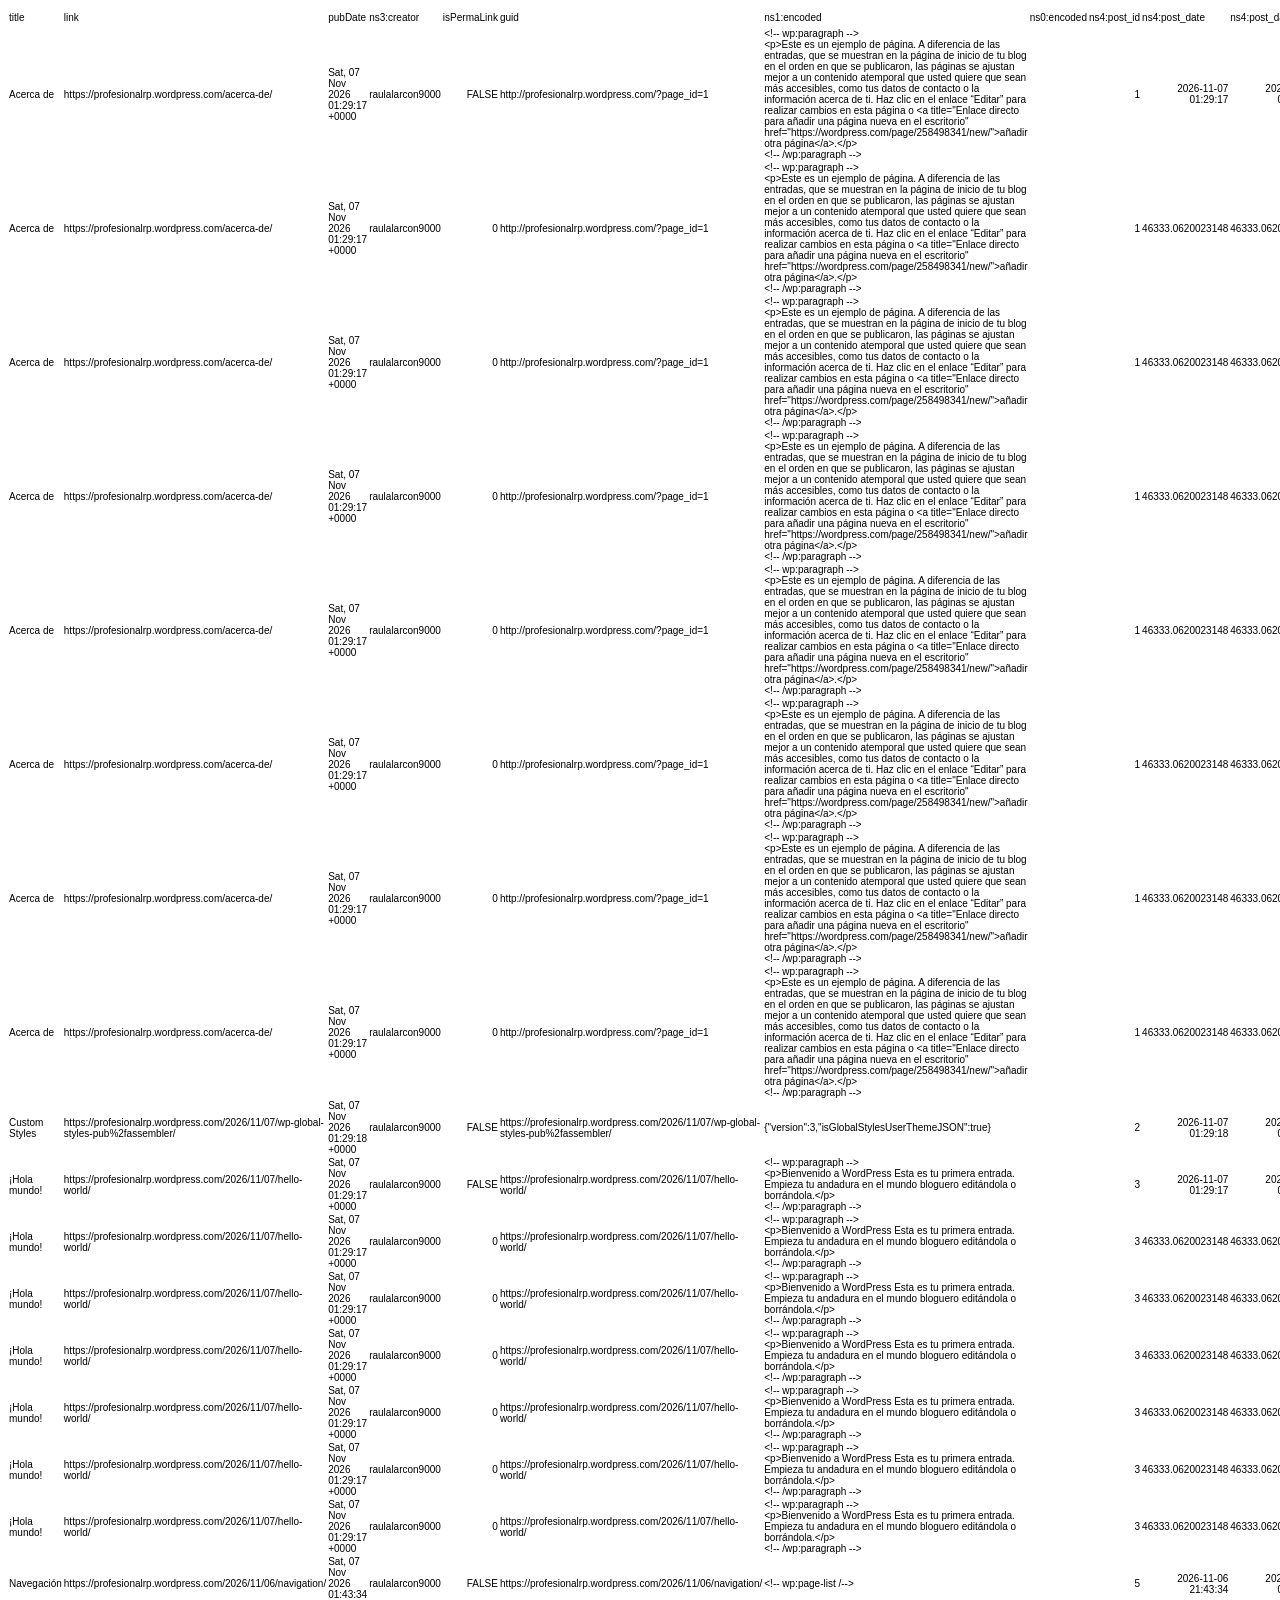
==== commit ee89d562: "Add files via upload" ====
--- a/index.html
+++ b/index.html
@@ -1,38 +1,550 @@
 <!DOCTYPE html>
-<!-- saved from url=(0066)https://my.wordpress.com/sites/profesionalrp.wordpress.com/domains -->
-<html lang="es" dir="ltr" data-theme="light"><head><meta http-equiv="Content-Type" content="text/html; charset=UTF-8"><meta name="viewport" content="width=device-width, initial-scale=1"><link rel="preload" as="image" href="https://0.gravatar.com/avatar/cf99e62fbf3f0375e152de14f73d5043850064c60ef9bfd854f44cda9a5ec083?s=96&amp;d=identicon"><title>Dominios ‹ profesionalrp – WordPress.com</title><meta http-equiv="X-UA-Compatible" content="IE=Edge"><meta name="format-detection" content="telephone=no"><meta name="mobile-web-app-capable" content="yes"><meta name="apple-mobile-web-app-capable" content="yes"><meta name="theme-color" content="#1E1E1E"><meta name="referrer" content="origin"><link rel="prefetch" as="document" href="https://public-api.wordpress.com/wp-admin/rest-proxy/?v=2.0"><link rel="shortcut icon" type="image/vnd.microsoft.icon" href="https://s1.wp.com/i/favicon.ico" sizes="16x16 32x32"><link rel="shortcut icon" type="image/x-icon" href="https://s1.wp.com/i/favicon.ico" sizes="16x16 32x32"><link rel="icon" type="image/x-icon" href="https://s1.wp.com/i/favicon.ico" sizes="16x16 32x32"><link rel="icon" type="image/png" href="https://s1.wp.com/i/favicons/favicon-64x64.png" sizes="64x64"><link rel="icon" type="image/png" href="https://s1.wp.com/i/favicons/favicon-96x96.png" sizes="96x96"><link rel="icon" type="image/png" href="https://s1.wp.com/i/favicons/android-chrome-192x192.png" sizes="192x192"><link rel="apple-touch-icon" type="image/png" sizes="180x180" href="https://s1.wp.com/i/favicons/apple-touch-icon-180x180.png"><link rel="apple-touch-icon" type="image/png" sizes="152x152" href="https://s1.wp.com/i/favicons/apple-touch-icon-152x152.png"><link rel="apple-touch-icon" type="image/png" sizes="144x144" href="https://s1.wp.com/i/favicons/apple-touch-icon-144x144.png"><link rel="apple-touch-icon" type="image/png" sizes="120x120" href="https://s1.wp.com/i/favicons/apple-touch-icon-120x120.png"><link rel="apple-touch-icon" type="image/png" sizes="114x114" href="https://s1.wp.com/i/favicons/apple-touch-icon-114x114.png"><link rel="apple-touch-icon" type="image/png" sizes="76x76" href="https://s1.wp.com/i/favicons/apple-touch-icon-76x76.png"><link rel="apple-touch-icon" type="image/png" sizes="72x72" href="https://s1.wp.com/i/favicons/apple-touch-icon-72x72.png"><link rel="apple-touch-icon" type="image/png" sizes="60x60" href="https://s1.wp.com/i/favicons/apple-touch-icon-60x60.png"><link rel="apple-touch-icon" type="image/png" sizes="57x57" href="https://s1.wp.com/i/favicons/apple-touch-icon-57x57.png"><link rel="profile" href="http://gmpg.org/xfn/11"><link rel="manifest" href="https://my.wordpress.com/calypso/manifest.json"><meta property="og:site_name" content="WordPress.com"><link rel="preconnect" href="https://s1.wp.com/" crossorigin="anonymous"><link rel="preload" as="font" type="font/woff2" href="https://s1.wp.com/i/fonts/recoleta/extended/recoleta-400.woff2" crossorigin="anonymous"><link rel="stylesheet" type="text/css" href="./index_files/66740.8de018349bec1f4123c1.min.css" data-webpack="true"><link rel="stylesheet" type="text/css" href="./index_files/66926.bf9667f39dcf458e483c.min.css" data-webpack="true"><link rel="stylesheet" type="text/css" href="./index_files/88648.4e3394cd20a6ae910850.min.css" data-webpack="true"><link rel="stylesheet" type="text/css" href="./index_files/entry-dashboard-dotcom.c6c525df7ea35e6c6bf0.min.css" data-webpack="true"><style data-wp-hash="1931a27616">.e518617e7c3a18e7__flex{align-items:var(--wp-components-flex-align);display:flex;flex-direction:var(--wp-components-flex-direction);flex-wrap:var(--wp-components-flex-wrap);gap:var(--wp-components-flex-gap);justify-content:var(--wp-components-flex-justify)}.e4a76957e0b12292__expanded-column{height:100%}.cc39999a5fb580d4__expanded-row{width:100%}.bc09d0edcc10c304__item{display:var(--wp-components-flex-item-display);max-height:100%;max-width:100%;min-height:0;min-width:0}.c184ec8e81027f31__block{flex:1}.f9694ed4faabfc82__items-column>*{min-height:0}._3896336788892095__items-row>*{min-width:0}</style><style data-wp-hash="beeae56da8">._51f2afb77f24a721__truncate{display:block;overflow:hidden;text-overflow:ellipsis;white-space:nowrap}.d232bf8e2132288d__is-line-clamp{-webkit-box-orient:vertical;-webkit-line-clamp:var(--wp-components-truncate-lines);display:-webkit-box;overflow:hidden}.d232bf8e2132288d__is-line-clamp._95bf20b727db236f__is-single-line{word-break:break-all}</style><style data-wp-hash="32aba35fe1">@layer wp-ui{@layer utilities, components, compositions, overrides;@layer components{._19ce0419607e1896__stack{display:flex}}}</style><style data-wp-hash="bbbecfe373">@layer wp-ui{@layer utilities, components, compositions, overrides;@layer components{.ab4d64c07c0ba587__spinner{background-color:transparent;display:inline-block;height:var(--wpds-dimension-size-2xs,16px);opacity:1;overflow:visible;position:relative;width:var(--wpds-dimension-size-2xs,16px)}.a7654e10245bb7d2__indicator,.dc51f80c84b35fe2__track{fill:transparent;stroke-width:1.5px}.dc51f80c84b35fe2__track{stroke:var(--wpds-color-background-track-neutral,#dbdbdb)}.a7654e10245bb7d2__indicator{stroke:var(--wpds-color-background-thumb-brand,var(--wp-admin-theme-color,#3858e9));stroke-linecap:round;animation:_02322d973909703c__spinner-spin 1.4s linear infinite both;transform-origin:50% 50%}@keyframes _02322d973909703c__spinner-spin{0%{transform:rotate(0deg)}to{transform:rotate(1turn)}}}}</style><style data-wp-hash="e8e31009f5">._6defc79820e382c6__button{box-sizing:var(--_gcd-button-box-sizing,border-box);font-family:var(--_gcd-button-font-family,inherit);font-size:var(--_gcd-button-font-size,inherit);font-weight:var(--_gcd-button-font-weight,inherit)}.d2cff2e5dea83bd1__input{box-sizing:var(--_gcd-input-box-sizing,border-box);font-family:var(--_gcd-input-font-family,inherit);font-size:var(--_gcd-input-font-size,inherit);font-weight:var(--_gcd-input-font-weight,inherit);margin:var(--_gcd-input-margin,0);&::placeholder{color:var(--_gcd-input-placeholder-color,var(--wpds-color-foreground-interactive-neutral-weak,#707070))}&:is(textarea,[type=text],[type=password],[type=color],[type=date],[type=datetime],[type=datetime-local],[type=email],[type=month],[type=number],[type=search],[type=tel],[type=time],[type=url],[type=week]){background-color:var(--_gcd-input-background-color,transparent);border:var(--_gcd-input-border,none);border-radius:var(--_gcd-input-border-radius,0);box-shadow:var(--_gcd-input-box-shadow,0 0 0 transparent);color:var(--_gcd-input-color,var(--wpds-color-foreground-interactive-neutral,#1e1e1e));&:focus{border-color:var(--_gcd-input-border-color-focus,var(--wp-admin-theme-color));box-shadow:var(--_gcd-input-box-shadow-focus,none);outline:var(--_gcd-input-outline-focus,none)}&:disabled{background:var(--_gcd-input-background-disabled,transparent);border-color:var(--_gcd-input-border-color-disabled,transparent);box-shadow:var(--_gcd-input-box-shadow-disabled,none);color:var(--_gcd-input-color-disabled,var(--wpds-color-foreground-interactive-neutral-disabled,#8d8d8d))}}&:is(textarea,[type=text],[type=password],[type=date],[type=datetime],[type=datetime-local],[type=email],[type=month],[type=number],[type=search],[type=tel],[type=time],[type=url],[type=week]){line-height:var(--_gcd-input-line-height,inherit);min-height:var(--_gcd-input-min-height,auto);padding:var(--_gcd-input-padding,0)}}._547d86373d02e108__textarea{box-sizing:var(--_gcd-textarea-box-sizing,border-box);overflow:var(--_gcd-textarea-overflow,auto);resize:var(--_gcd-textarea-resize,block)}._8c15fd0ed9f28ba4__div{outline:var(--_gcd-div-outline,0 solid transparent)}p._43cec3e1eec1066d__p{font-size:var(--_gcd-p-font-size,13px);line-height:var(--_gcd-p-line-height,1.5);margin:var(--_gcd-p-margin,0)}:is(h1,h2,h3,h4,h5,h6).e97669c6d9a38497__heading{color:var(--_gcd-heading-color,var(--wpds-color-foreground-content-neutral,#1e1e1e));font-size:var(--_gcd-heading-font-size,inherit);font-weight:var(--_gcd-heading-font-weight,var(--wpds-typography-font-weight-emphasis,600));margin:var(--_gcd-heading-margin,0)}._2c0831b0499dbd6e__a,._2c0831b0499dbd6e__a:is(:hover,:focus,:active){border-radius:var(--_gcd-a-border-radius,0);box-shadow:var(--_gcd-a-box-shadow,none);color:var(--_gcd-a-color,inherit);outline:var(--_gcd-a-outline,0 solid transparent);transition:var(--_gcd-a-transition,none)}.c59a0ebebd71fa4a__ol{list-style:var(--_gcd-ol-list-style,none);margin:var(--_gcd-ol-margin,0);padding-block:var(--_gcd-ol-padding-block,0);padding-inline:var(--_gcd-ol-padding-inline,0)}._46b5cb0c8e24e8c9__li{margin:var(--_gcd-li-margin,0)}</style><style data-wp-hash="d11816833c">@layer wp-ui{@layer utilities, components, compositions, overrides;@layer components{._7a7ac88e306348e7__indicator{--_gcd-p-font-size:var(--wpds-typography-font-size-sm,12px);--_gcd-p-line-height:var(--wpds-typography-line-height-xs,16px);align-items:flex-start;color:var(--wpds-color-foreground-content-neutral-weak,#707070);display:flex;font-family:var(--wpds-typography-font-family-body,-apple-system,system-ui,"Segoe UI","Roboto","Oxygen-Sans","Ubuntu","Cantarell","Helvetica Neue",sans-serif);font-size:var(--wpds-typography-font-size-sm,12px);gap:var(--wpds-dimension-gap-xs,4px);line-height:var(--wpds-typography-line-height-xs,16px);@media not (prefers-reduced-motion){animation:_48722cc5dd090ce4__indicator-jump var(--wpds-motion-duration-md,.2s) cubic-bezier(.68,-.55,.27,1.55)}}._57a3bbbfbe38a5c6__is-invalid{color:var(--wpds-color-foreground-content-error-weak,#cc1818)}._9e944dc198aac10b__is-valid{color:var(--wpds-color-foreground-content-success-weak,#008030)}.e482806667437c6a__indicator-icon{flex-shrink:0}._6e46434cc23019d2__indicator-spinner{height:var(--wpds-dimension-size-3xs,12px);margin:2px;width:var(--wpds-dimension-size-3xs,12px)}@keyframes _48722cc5dd090ce4__indicator-jump{0%{opacity:0;transform:translateY(-4px)}to{opacity:1;transform:translateY(0)}}}}</style><style data-wp-hash="10f3806643">@layer wp-ui{@layer utilities, components, compositions, overrides;@layer utilities{._336cd3e4e743482f__box-sizing{box-sizing:border-box;*,:after,:before{box-sizing:inherit}}}}</style><style data-wp-hash="e4f4f9600b">@layer wp-ui{@layer utilities, components, compositions, overrides;@layer components{.cb2baafdc08746bb__input-layout{--wp-ui-input-layout-padding-inline:var(--wpds-dimension-padding-md,12px);background-color:var(--wpds-color-background-interactive-neutral,var(--wpds-color-background-surface-neutral-strong,#fff));border-color:var(--wpds-color-stroke-interactive-neutral,#8d8d8d);border-radius:var(--wpds-border-radius-sm,2px);border-style:solid;border-width:var(--wpds-border-width-xs,1px);color:var(--wpds-color-foreground-interactive-neutral,#1e1e1e);display:flex;font-family:var(--wpds-typography-font-family-body,-apple-system,system-ui,"Segoe UI","Roboto","Oxygen-Sans","Ubuntu","Cantarell","Helvetica Neue",sans-serif);font-size:max(var(--wpds-typography-font-size-md,13px),16px);height:var(--wpds-dimension-size-lg,40px);line-height:1;@media (min-width:600px){font-size:var(--wpds-typography-font-size-md,13px)}&._0c807a84cbb94e0c__is-size-compact{height:var(--wpds-dimension-size-md,32px)}&._0c807a84cbb94e0c__is-size-compact,&.ed67cda122dc1e7b__is-size-small{--wp-ui-input-layout-padding-inline:var(--wpds-dimension-padding-sm,8px)}&.ed67cda122dc1e7b__is-size-small{height:var(--wpds-dimension-size-sm,24px)}&._6fb7104732387680__is-disabled,&:has([data-can-disable-input-layout][data-disabled]){color:var(--wpds-color-foreground-interactive-neutral-disabled,#8d8d8d);@media (forced-colors:active){color:GrayText}&:not(._8097270636ca6100__is-borderless){background-color:var(--wpds-color-background-interactive-neutral-disabled,var(--wpds-color-background-surface-neutral-strong,#fff));border-color:var(--wpds-color-stroke-interactive-neutral-disabled,#dbdbdb);@media (forced-colors:active){border-bottom-color:GrayText;border-left-color:GrayText;border-right-color:GrayText;border-top-color:GrayText}}}&._8097270636ca6100__is-borderless{background-color:var(--wpds-color-background-interactive-neutral-weak,#0000);border-color:transparent}&:has(._0d7afad74a057888__input-layout-slot:focus-within){--_gcd-div-outline:none;outline:none}&:hover:not(._6fb7104732387680__is-disabled,:has([data-can-disable-input-layout][data-disabled]),._8097270636ca6100__is-borderless){background-color:var(--wpds-color-background-interactive-neutral-active,var(--wpds-color-background-surface-neutral-strong,#fff));border-color:var(--wpds-color-stroke-interactive-neutral-active,#6e6e6e)}&:has(:invalid[data-validity-visible]){--focus-color:var(--wpds-color-stroke-interactive-error,#cc1818);border-color:var(--wpds-color-stroke-interactive-error,#cc1818);&:hover{border-color:var(--wpds-color-stroke-interactive-error-active,#9d0000)}}}.c192b41a12b4387b__slot-wrapper{display:contents}._0d7afad74a057888__input-layout-slot{align-items:center;display:flex;&._0c952682762ca288__is-padding-minimal{--wp-ui-input-layout-prefix-padding-start:calc(var(--wp-ui-input-layout-padding-inline) - var(--wpds-dimension-padding-xs, 4px));--wp-ui-input-layout-suffix-padding-end:calc(var(--wp-ui-input-layout-padding-inline) - var(--wpds-dimension-padding-xs, 4px))}[data-slot-type=prefix] &{padding-inline-start:var(--wp-ui-input-layout-prefix-padding-start,var(--wp-ui-input-layout-padding-inline))}[data-slot-type=suffix] &{padding-inline-end:var(--wp-ui-input-layout-suffix-padding-end,var(--wp-ui-input-layout-padding-inline))}}}}</style><style data-wp-hash="08122b3d53">@layer wp-ui{@layer utilities, components, compositions, overrides;@layer utilities{.af79fb116edb0dd7__outset-ring--focus:focus,.dfcfdc28396e5d98__outset-ring--focus-visible:focus-visible,.e5cd9ee879f6403a__outset-ring--focus-within:focus-within,:focus-visible ._81935a08e952f267__outset-ring--focus-parent-visible{--_gcd-a-outline:var(--wpds-border-width-focus,var(--wp-admin-border-width-focus,2px)) solid var(--focus-color,var(--wpds-color-stroke-focus,var(--wp-admin-theme-color,#3858e9)));--_gcd-div-outline:var(--wpds-border-width-focus,var(--wp-admin-border-width-focus,2px)) solid var(--focus-color,var(--wpds-color-stroke-focus,var(--wp-admin-theme-color,#3858e9)));outline:var(--wpds-border-width-focus,var(--wp-admin-border-width-focus,2px)) solid var(--focus-color,var(--wpds-color-stroke-focus,var(--wp-admin-theme-color,#3858e9)));outline-offset:var(--wpds-border-width-focus,var(--wp-admin-border-width-focus,2px))}._3c9f5ee9fc9c136d__outset-ring--focus-within-except-active:focus-within,.abc777e9713fa711__outset-ring--focus-except-active:focus{outline:none}._3c9f5ee9fc9c136d__outset-ring--focus-within-except-active:focus-within:not(:has(:active)),.abc777e9713fa711__outset-ring--focus-except-active:focus:not(:active){--_gcd-a-outline:var(--wpds-border-width-focus,var(--wp-admin-border-width-focus,2px)) solid var(--focus-color,var(--wpds-color-stroke-focus,var(--wp-admin-theme-color,#3858e9)));--_gcd-div-outline:var(--wpds-border-width-focus,var(--wp-admin-border-width-focus,2px)) solid var(--focus-color,var(--wpds-color-stroke-focus,var(--wp-admin-theme-color,#3858e9)));outline:var(--wpds-border-width-focus,var(--wp-admin-border-width-focus,2px)) solid var(--focus-color,var(--wpds-color-stroke-focus,var(--wp-admin-theme-color,#3858e9)));outline-offset:var(--wpds-border-width-focus,var(--wp-admin-border-width-focus,2px))}}}</style><style data-wp-hash="1a25f6a232">@layer wp-ui{@layer utilities, components, compositions, overrides;@layer components{._2ae7be2fc1bb17a3__input{--_gcd-input-padding:var(--wp-ui-input-padding-block,0px) var(--wp-ui-input-layout-padding-inline,0px);background:transparent;border:none;color:var(--wpds-color-foreground-interactive-neutral,#1e1e1e);font-family:inherit;font-size:inherit;line-height:inherit;outline:none;padding-block:var(--wp-ui-input-padding-block,0);padding-inline:var(--wp-ui-input-layout-padding-inline,0);width:100%;&::placeholder{color:var(--wpds-color-foreground-interactive-neutral-weak,#707070)}&:disabled,&[aria-disabled=true]{--_gcd-input-placeholder-color:var(--wpds-color-foreground-interactive-neutral-disabled,#8d8d8d);color:var(--wpds-color-foreground-interactive-neutral-disabled,#8d8d8d);&::placeholder{color:var(--wpds-color-foreground-interactive-neutral-disabled,#8d8d8d)}@media (forced-colors:active){color:GrayText}}&[type=email],&[type=url]{direction:ltr}&[type=number]{appearance:textfield;&::-webkit-inner-spin-button,&::-webkit-outer-spin-button{appearance:none;margin:0}}}}}</style><style data-wp-hash="f4df7461e9">@layer wp-ui{@layer utilities, components, compositions, overrides;@layer components{.f37b9e2e191ebd66__visually-hidden{border:0;clip-path:inset(50%);height:1px;margin:-1px;overflow:hidden;overflow-wrap:normal;padding:0;position:absolute;width:1px;word-break:normal}}}</style><style data-wp-hash="df33c48b2d">@layer wp-ui{@layer utilities, components, compositions, overrides;@layer utilities{._2d5ad850b2f90964__label{--wp-ui-field-label-line-height:var(--wpds-typography-line-height-xs,16px);color:var(--wpds-color-foreground-content-neutral,#1e1e1e);font-family:var(--wpds-typography-font-family-body,-apple-system,system-ui,"Segoe UI","Roboto","Oxygen-Sans","Ubuntu","Cantarell","Helvetica Neue",sans-serif);font-size:var(--wpds-typography-font-size-xs,11px);font-weight:var(--wpds-typography-font-weight-emphasis,600);line-height:var(--wp-ui-field-label-line-height);text-transform:uppercase;&._17c4214649230bea__is-plain{font-size:var(--wpds-typography-font-size-md,13px);font-weight:var(--wpds-typography-font-weight-default,400);text-transform:none}}._08a3750500e0233f__description{--_gcd-p-font-size:var(--wpds-typography-font-size-sm,12px);--_gcd-p-line-height:var(--wpds-typography-line-height-xs,16px);--_gcd-p-margin:0;text-wrap:pretty;color:var(--wpds-color-foreground-content-neutral-weak,#707070);font-family:var(--wpds-typography-font-family-body,-apple-system,system-ui,"Segoe UI","Roboto","Oxygen-Sans","Ubuntu","Cantarell","Helvetica Neue",sans-serif);font-size:var(--wpds-typography-font-size-sm,12px);line-height:var(--wpds-typography-line-height-xs,16px)}}}</style><style data-wp-hash="0c752c3d08">@layer wp-ui{@layer utilities, components, compositions, overrides;@layer compositions{@supports (-webkit-hyphens:none) and (not (-moz-appearance:none)){.a9211a7e6af24bed__root input[type=date]:not([data-filled]):not(:focus),.a9211a7e6af24bed__root input[type=datetime-local]:not([data-filled]):not(:focus),.a9211a7e6af24bed__root input[type=time]:not([data-filled]):not(:focus){--_gcd-input-color:transparent;--_gcd-input-color-disabled:transparent;color:transparent;&:disabled::-webkit-datetime-edit-text{color:transparent}}}}}</style><style data-wp-hash="effc4e3032">@layer wp-ui{@layer utilities, components, compositions, overrides;@layer components{._97b0fc33c028be1a__button,.abbb272e2ce49bd6__is-unstyled{appearance:none;padding:0}._97b0fc33c028be1a__button{--wp-ui-button-font-weight:var(--wpds-typography-font-weight-emphasis,600);--wp-ui-button-background-color:var(--wpds-color-background-interactive-brand-strong,var(--wp-admin-theme-color,#3858e9));--wp-ui-button-background-color-active:var(--wpds-color-background-interactive-brand-strong-active,color-mix(in oklch,var(--wp-admin-theme-color,#3858e9) 93%,#000));--wp-ui-button-background-color-disabled:var(--wpds-color-background-interactive-brand-strong-disabled,#e6e6e6);--wp-ui-button-foreground-color:var(--wpds-color-foreground-interactive-brand-strong,#fff);--wp-ui-button-foreground-color-active:var(--wpds-color-foreground-interactive-brand-strong-active,#fff);--wp-ui-button-foreground-color-disabled:var(--wpds-color-foreground-interactive-brand-strong-disabled,#8d8d8d);--wp-ui-button-padding-block:var(--wpds-dimension-padding-xs,4px);--wp-ui-button-padding-inline:var(--wpds-dimension-padding-md,12px);--wp-ui-button-height:var(--wpds-dimension-size-lg,40px);--wp-ui-button-aspect-ratio:auto;--wp-ui-button-font-size:var(--wpds-typography-font-size-md,13px);--wp-ui-button-min-width:calc(4ch + var(--wp-ui-button-padding-inline)*2);--wp-ui-button-icon-margin:calc((var(--wpds-dimension-size-2xs, 16px) - var(--wpds-dimension-size-sm, 24px))/2);--wp-ui-button-border-color:var(--wp-ui-button-background-color);--wp-ui-button-border-color-active:var(--wp-ui-button-background-color-active);--wp-ui-button-border-color-disabled:var(--wp-ui-button-background-color-disabled);--_gcd-button-font-family:var(--wpds-typography-font-family-body,-apple-system,system-ui,"Segoe UI","Roboto","Oxygen-Sans","Ubuntu","Cantarell","Helvetica Neue",sans-serif);--_gcd-button-font-size:var(--wp-ui-button-font-size);--_gcd-button-font-weight:var(--wp-ui-button-font-weight);align-items:center;aspect-ratio:var(--wp-ui-button-aspect-ratio);background-clip:border-box;background-color:var(--wp-ui-button-background-color);border-color:var(--wp-ui-button-border-color);border-radius:var(--wpds-border-radius-sm,2px);border-style:solid;border-width:1px;color:var(--wp-ui-button-foreground-color);display:inline-flex;font-family:var(--wpds-typography-font-family-body,-apple-system,system-ui,"Segoe UI","Roboto","Oxygen-Sans","Ubuntu","Cantarell","Helvetica Neue",sans-serif);font-size:var(--wp-ui-button-font-size);font-weight:var(--wp-ui-button-font-weight);gap:var(--wpds-dimension-gap-sm,8px);justify-content:center;line-height:var(--wpds-typography-line-height-sm,20px);max-width:100%;min-height:var(--wp-ui-button-height);min-width:var(--wp-ui-button-min-width);overflow-wrap:anywhere;padding-block:var(--wp-ui-button-padding-block);padding-inline:var(--wp-ui-button-padding-inline);position:relative;text-align:center;text-decoration:none;&:not([data-disabled]){cursor:var(--wpds-cursor-control,pointer)}@media not (prefers-reduced-motion){transition:color .1s ease-out;*{transition:opacity .1s ease-out}}&[href]{cursor:pointer}[href]{color:inherit;text-decoration:inherit}&:not([data-disabled]):is(:hover,:active,:focus){background-color:var(--wp-ui-button-background-color-active);border-color:var(--wp-ui-button-border-color-active);color:var(--wp-ui-button-foreground-color-active)}&[data-disabled]:not(._914b42f315c0e580__is-loading){background-color:var(--wp-ui-button-background-color-disabled);border-color:var(--wp-ui-button-border-color-disabled);color:var(--wp-ui-button-foreground-color-disabled);@media (forced-colors:active){border-bottom-color:GrayText;border-left-color:GrayText;border-right-color:GrayText;border-top-color:GrayText;color:GrayText}}&:before{aspect-ratio:1;border:var(--wpds-border-width-focus,var(--wp-admin-border-width-focus,2px)) solid;border-block-end-color:transparent;border-block-start-color:var(--wp-ui-button-foreground-color);border-inline-end-color:var(--wp-ui-button-foreground-color);border-inline-start-color:transparent;border-radius:50%;box-sizing:border-box;content:"";display:block;height:var(--wp-ui-button-font-size);left:50%;opacity:0;pointer-events:none;position:absolute;top:50%;transform:translate(-50%,-50%);@media not (prefers-reduced-motion){transition:opacity .1s ease-out}@media (forced-colors:active){border-block-end-style:none;border-bottom-color:ButtonText;border-inline-start-style:none;border-left-color:ButtonText;border-right-color:ButtonText;border-top-color:ButtonText}}}._908205475f9f2a92__is-small{--wp-ui-button-padding-block:0px;--wp-ui-button-padding-inline:var(--wpds-dimension-padding-sm,8px);--wp-ui-button-height:var(--wpds-dimension-size-sm,24px)}._9f6fc6553aeb36fe__icon{margin:var(--wp-ui-button-icon-margin)}.dd460c965226cc77__is-brand{&._62d5a778b7b258ee__is-outline,&.ad0619a3217c6a5b__is-minimal{--wp-ui-button-foreground-color:var(--wpds-color-foreground-interactive-brand,var(--wp-admin-theme-color,#3858e9));--wp-ui-button-foreground-color-active:var(--wpds-color-foreground-interactive-brand-active,color-mix(in oklch,var(--wp-admin-theme-color,#3858e9) 52%,#000));--wp-ui-button-foreground-color-disabled:var(--wpds-color-foreground-interactive-brand-disabled,#8d8d8d)}&._62d5a778b7b258ee__is-outline{--wp-ui-button-background-color:var(--wpds-color-background-interactive-brand-weak,#0000);--wp-ui-button-background-color-active:var(--wpds-color-background-interactive-brand-weak-active,color-mix(in oklch,var(--wp-admin-theme-color,#3858e9) 12%,#fff));--wp-ui-button-background-color-disabled:var(--wpds-color-background-interactive-brand-weak-disabled,#0000);--wp-ui-button-border-color:var(--wpds-color-stroke-interactive-brand,var(--wp-admin-theme-color,#3858e9));--wp-ui-button-border-color-active:var(--wpds-color-stroke-interactive-brand-active,color-mix(in oklch,var(--wp-admin-theme-color,#3858e9) 85%,#000));--wp-ui-button-border-color-disabled:var(--wpds-color-stroke-interactive-brand-disabled,#dbdbdb)}&.ad0619a3217c6a5b__is-minimal{--wp-ui-button-background-color:var(--wpds-color-background-interactive-brand-weak,#0000);--wp-ui-button-background-color-active:var(--wpds-color-background-interactive-brand-weak-active,color-mix(in oklch,var(--wp-admin-theme-color,#3858e9) 12%,#fff));--wp-ui-button-background-color-disabled:var(--wpds-color-background-interactive-brand-weak-disabled,#0000)}}.e722a8f96726aa99__is-neutral{&.ad0619a3217c6a5b__is-minimal[aria-pressed=true],&.b50b3358c5fb4d0b__is-solid{--wp-ui-button-background-color:var(--wpds-color-background-interactive-neutral-strong,#2d2d2d);--wp-ui-button-background-color-active:var(--wpds-color-background-interactive-neutral-strong-active,#1e1e1e);--wp-ui-button-background-color-disabled:var(--wpds-color-background-interactive-neutral-strong-disabled,#e6e6e6);--wp-ui-button-foreground-color:var(--wpds-color-foreground-interactive-neutral-strong,#f0f0f0);--wp-ui-button-foreground-color-active:var(--wpds-color-foreground-interactive-neutral-strong-active,#f0f0f0);--wp-ui-button-foreground-color-disabled:var(--wpds-color-foreground-interactive-neutral-strong-disabled,#8d8d8d)}&._62d5a778b7b258ee__is-outline,&.ad0619a3217c6a5b__is-minimal:not([aria-pressed=true]){--wp-ui-button-foreground-color:var(--wpds-color-foreground-interactive-neutral,#1e1e1e);--wp-ui-button-foreground-color-active:var(--wpds-color-foreground-interactive-neutral-active,#1e1e1e);--wp-ui-button-foreground-color-disabled:var(--wpds-color-foreground-interactive-neutral-disabled,#8d8d8d)}&._62d5a778b7b258ee__is-outline{--wp-ui-button-background-color:var(--wpds-color-background-interactive-neutral-weak,#0000);--wp-ui-button-background-color-active:var(--wpds-color-background-interactive-neutral-weak-active,#ededed);--wp-ui-button-background-color-disabled:var(--wpds-color-background-interactive-neutral-weak-disabled,#0000);--wp-ui-button-border-color:var(--wpds-color-stroke-interactive-neutral,#8d8d8d);--wp-ui-button-border-color-active:var(--wpds-color-stroke-interactive-neutral-active,#6e6e6e);--wp-ui-button-border-color-disabled:var(--wpds-color-stroke-interactive-neutral-disabled,#dbdbdb)}&.ad0619a3217c6a5b__is-minimal:not([aria-pressed=true]){--wp-ui-button-background-color:var(--wpds-color-background-interactive-neutral-weak,#0000);--wp-ui-button-background-color-active:var(--wpds-color-background-interactive-neutral-weak-active,#ededed);--wp-ui-button-background-color-disabled:var(--wpds-color-background-interactive-neutral-weak-disabled,#0000)}}.abbb272e2ce49bd6__is-unstyled{background:none;border:none;min-width:unset}.cf59cf1b69629838__is-compact{--wp-ui-button-height:var(--wpds-dimension-size-md,32px)}._914b42f315c0e580__is-loading:not(.abbb272e2ce49bd6__is-unstyled){color:transparent;&:not([data-disabled]):is(:hover,:active,:focus){color:transparent}@media (forced-colors:active){color:ButtonFace}*{opacity:0}&:before{opacity:1;transition-delay:.05s;@media not (prefers-reduced-motion){animation:_5a1d53da6f830c8d__loading-animation 1s linear infinite}}}}@keyframes _5a1d53da6f830c8d__loading-animation{0%{transform:translate(-50%,-50%) rotate(0deg)}to{transform:translate(-50%,-50%) rotate(1turn)}}}</style><style data-wp-hash="be37f31c1e">._11fc52b637ff8a7e__slot{inset:0;isolation:isolate;pointer-events:none;position:fixed;z-index:1000000003}@layer wp-ui{@layer utilities, components, compositions, overrides;@layer utilities{._11fc52b637ff8a7e__slot>*{pointer-events:auto}}}</style><style data-wp-hash="19fcc06039">@layer wp-ui{@layer utilities, components, compositions, overrides;@layer components{._480b748dd3510e64__positioner{z-index:var(--wp-ui-tooltip-z-index,initial)}._50096b232db7709d__popup{--_wp-ui-elevation-sm:0 1px 2px rgba(0,0,0,.05),0 2px 3px rgba(0,0,0,.04),0 6px 6px rgba(0,0,0,.03),0 8px 8px rgba(0,0,0,.02);background-color:var(--wpds-color-background-surface-neutral-strong,#fff);border-radius:var(--wpds-border-radius-md,4px);box-shadow:var(--_wp-ui-elevation-sm);color:var(--wpds-color-foreground-content-neutral,#1e1e1e);font-family:var(--wpds-typography-font-family-body,-apple-system,system-ui,"Segoe UI","Roboto","Oxygen-Sans","Ubuntu","Cantarell","Helvetica Neue",sans-serif);font-size:var(--wpds-typography-font-size-sm,12px);line-height:1.4;padding:var(--wpds-dimension-padding-xs,4px) var(--wpds-dimension-padding-sm,8px);@media (forced-colors:active){border-bottom-color:CanvasText;border-bottom-style:solid;border-bottom-width:1px;border-left-color:CanvasText;border-left-style:solid;border-left-width:1px;border-right-color:CanvasText;border-right-style:solid;border-right-width:1px;border-top-color:CanvasText;border-top-style:solid;border-top-width:1px}}}}</style><style data-wp-hash="a4c4016022">._469c5f47eb2ba16a__wrapper{display:contents}</style><style data-wp-hash="c5cdafb1bc">@layer wp-ui{@layer utilities, components, compositions, overrides;@layer compositions{._28cfdc260e755391__icon-button{--wp-ui-button-aspect-ratio:1;--wp-ui-button-padding-inline:0px;--wp-ui-button-min-width:unset}.f1c70d719989a85a__icon{margin:-1px}}}</style><style data-wp-hash="9d2212290a">@layer wp-ui{@layer utilities, components, compositions, overrides;@layer components{._2c7ac60ba97b3411__root{--wp-ui-calendar-cell-size:var(--wpds-dimension-size-md,32px);background-color:var(--wpds-color-background-surface-neutral-strong,#fff);color:var(--wpds-color-foreground-content-neutral,#1e1e1e);display:inline-block;font-family:var(--wpds-typography-font-family-body,-apple-system,system-ui,"Segoe UI","Roboto","Oxygen-Sans","Ubuntu","Cantarell","Helvetica Neue",sans-serif);font-size:var(--wpds-typography-font-size-md,13px);font-weight:var(--wpds-typography-font-weight-default,400);position:relative;z-index:0}._172c492625235710__day{color:var(--wpds-color-foreground-interactive-neutral,#1e1e1e);padding:0;position:relative;&:has(._1b64226e315835f8__day-button:disabled){color:var(--wpds-color-foreground-interactive-neutral-disabled,#8d8d8d)}&:has(._1b64226e315835f8__day-button:focus-visible),&:has(._1b64226e315835f8__day-button:hover:not(:disabled)){color:var(--wpds-color-foreground-interactive-neutral-active,#1e1e1e)}}._1b64226e315835f8__day-button{align-items:center;background:none;border:none;border-radius:var(--wpds-border-radius-sm,2px);color:inherit;cursor:var(--wpds-cursor-control,pointer);display:flex;font:inherit;font-variant-numeric:tabular-nums;height:var(--wp-ui-calendar-cell-size);justify-content:center;margin:0;padding:0;position:relative;width:var(--wp-ui-calendar-cell-size);&:before{background-color:var(--wpds-color-background-interactive-neutral-weak,#0000);border:none;border-radius:var(--wpds-border-radius-sm,2px);z-index:-1}&:after,&:before{content:"";inset:0;position:absolute}&:after{pointer-events:none;z-index:1}&:disabled{cursor:revert;&:before{background-color:var(--wpds-color-background-interactive-neutral-weak-disabled,#0000)}@media (forced-colors:active){text-decoration:line-through}}&:focus-visible:before,&:hover:not(:disabled):before{background-color:var(--wpds-color-background-interactive-neutral-weak-active,#ededed)}}._66b9a8120581fd4b__caption-label{align-items:center;border:0;display:inline-flex;position:relative;text-transform:capitalize;white-space:nowrap;z-index:1}._2c7ac60ba97b3411__root[dir=rtl] ._395a75bb1930f57e__nav-button{transform:rotate(180deg);transform-origin:50%}._337e5337d49b7f3d__month-caption{align-content:center;display:flex;height:var(--wp-ui-calendar-cell-size);justify-content:center;margin-bottom:var(--wpds-dimension-gap-md,12px)}._110e46230c68e498__months{display:flex;flex-wrap:wrap;gap:var(--wpds-dimension-gap-lg,16px);justify-content:center;max-width:fit-content;position:relative}._92915239fedb1fea__month-grid{border-collapse:separate;border-spacing:0 var(--wpds-dimension-gap-xs,4px)}._66b1d4a7b488b496__nav{align-items:center;display:flex;height:var(--wp-ui-calendar-cell-size);inset-block-start:0;inset-inline-end:0;inset-inline-start:0;justify-content:space-between;position:absolute}._7207199709ca5776__weekday{color:var(--wpds-color-foreground-content-neutral-weak,#707070);font-weight:var(--wpds-typography-font-weight-default,400);height:var(--wp-ui-calendar-cell-size);padding:0;text-align:center;text-transform:uppercase;width:var(--wp-ui-calendar-cell-size)}._058175f0f9c495e0__today:after{border:2px solid;border-radius:50%;content:"";height:0;inset-block-start:2px;inset-inline-end:2px;position:absolute;width:0;z-index:1}.acb642920fb0bef5__selected:not(._165d91a726feca9c__range-middle){&:has(._1b64226e315835f8__day-button,._1b64226e315835f8__day-button:hover:not(:disabled)){color:var(--wpds-color-foreground-interactive-neutral-strong,#f0f0f0)}&:has(._1b64226e315835f8__day-button:disabled){color:var(--wpds-color-foreground-interactive-neutral-strong-disabled,#8d8d8d)}._1b64226e315835f8__day-button{&:before{background-color:var(--wpds-color-background-interactive-neutral-strong,#2d2d2d);border:1px solid transparent}&:disabled:before{background-color:var(--wpds-color-background-interactive-neutral-strong-disabled,#e6e6e6)}&:hover:not(:disabled):before{background-color:var(--wpds-color-background-interactive-neutral-strong-active,#1e1e1e)}}}.c259c5c255fda10f__outside{color:var(--wpds-color-foreground-interactive-neutral-weak,#707070)}._4d8957a0ca4ec8f0__hidden{visibility:hidden}.f2523033db055ffe__range-start:not(.c04a453de7b11520__range-end) ._1b64226e315835f8__day-button{&,&:before{border-end-end-radius:0;border-start-end-radius:0}}._165d91a726feca9c__range-middle ._1b64226e315835f8__day-button{&:before{background-color:var(--wpds-color-background-interactive-neutral-weak-active,#ededed);border-color:transparent;border-radius:0;border-style:solid;border-width:1px 0}}.c04a453de7b11520__range-end:not(.f2523033db055ffe__range-start) ._1b64226e315835f8__day-button{&,&:before{border-end-start-radius:0;border-start-start-radius:0}}._81b244e7c541d95e__preview svg{color:var(--wpds-color-stroke-interactive-neutral,#8d8d8d);inset:0;pointer-events:none;position:absolute;@media (forced-colors:active){color:inherit}}._81b244e7c541d95e__preview.acb642920fb0bef5__selected:not(._165d91a726feca9c__range-middle) svg{display:none}._2c7ac60ba97b3411__root[dir=rtl] ._81b244e7c541d95e__preview svg{transform:scaleX(-1)}._81b244e7c541d95e__preview._165d91a726feca9c__range-middle ._1b64226e315835f8__day-button:before{border:none}@keyframes _255a1a462a5377db__slide-in-left{0%{transform:translateX(-100%)}to{transform:translateX(0)}}@keyframes c21e45f616d6db39__slide-in-right{0%{transform:translateX(100%)}to{transform:translateX(0)}}@keyframes aed80001de9ae226__slide-out-left{0%{transform:translateX(0)}to{transform:translateX(-100%)}}@keyframes _7d4779a7f29408f2__slide-out-right{0%{transform:translateX(0)}to{transform:translateX(100%)}}@keyframes _83ba6321b055d687__fade-in{0%{opacity:0}to{opacity:1}}@keyframes _96fbead71248d210__fade-out{0%{opacity:1}to{opacity:0}}._1563bccb09e39c30__caption-after-enter,._60ac2a7fc3208801__weeks-before-exit,._735dacf9052adecd__caption-before-exit,._7f73a6ab85101202__weeks-after-exit,._805d698b56ba4a29__weeks-after-enter,._9721326fbc23a5fb__weeks-before-enter,.c7a3082839155d29__caption-after-exit,.cb8a5ec82ad0885e__caption-before-enter{animation-duration:0s;animation-fill-mode:forwards;animation-timing-function:var(--wpds-motion-easing-balanced,cubic-bezier(.4,0,.2,1));@media not (prefers-reduced-motion){animation-duration:var(--wpds-motion-duration-lg,.3s)}}._2c7ac60ba97b3411__root[dir=rtl] ._805d698b56ba4a29__weeks-after-enter,._9721326fbc23a5fb__weeks-before-enter{animation-name:_255a1a462a5377db__slide-in-left}._2c7ac60ba97b3411__root[dir=rtl] ._7f73a6ab85101202__weeks-after-exit,._60ac2a7fc3208801__weeks-before-exit{animation-name:aed80001de9ae226__slide-out-left}._2c7ac60ba97b3411__root[dir=rtl] ._9721326fbc23a5fb__weeks-before-enter,._805d698b56ba4a29__weeks-after-enter{animation-name:c21e45f616d6db39__slide-in-right}._2c7ac60ba97b3411__root[dir=rtl] ._60ac2a7fc3208801__weeks-before-exit,._7f73a6ab85101202__weeks-after-exit{animation-name:_7d4779a7f29408f2__slide-out-right}._1563bccb09e39c30__caption-after-enter,.cb8a5ec82ad0885e__caption-before-enter{animation-name:_83ba6321b055d687__fade-in}._735dacf9052adecd__caption-before-exit,.c7a3082839155d29__caption-after-exit{animation-name:_96fbead71248d210__fade-out}}}</style><style data-wp-hash="f61ad86e00">._91de5852bdb7a4b8__spacer{--wp-components-spacer-margin:initial;--wp-components-spacer-margin-block-start:initial;--wp-components-spacer-margin-block-end:initial;--wp-components-spacer-margin-inline-start:initial;--wp-components-spacer-margin-inline-end:initial;--wp-components-spacer-padding:initial;--wp-components-spacer-padding-block-start:initial;--wp-components-spacer-padding-block-end:initial;--wp-components-spacer-padding-inline-start:initial;--wp-components-spacer-padding-inline-end:initial;margin:var(--wp-components-spacer-margin);margin-block-end:var(--wp-components-spacer-margin-block-end,var(--wp-components-spacer-margin));margin-block-start:var(--wp-components-spacer-margin-block-start,var(--wp-components-spacer-margin));margin-inline-end:var(--wp-components-spacer-margin-inline-end,var(--wp-components-spacer-margin));margin-inline-start:var(--wp-components-spacer-margin-inline-start,var(--wp-components-spacer-margin));padding:var(--wp-components-spacer-padding);padding-block-end:var(--wp-components-spacer-padding-block-end,var(--wp-components-spacer-padding));padding-block-start:var(--wp-components-spacer-padding-block-start,var(--wp-components-spacer-padding));padding-inline-end:var(--wp-components-spacer-padding-inline-end,var(--wp-components-spacer-padding));padding-inline-start:var(--wp-components-spacer-padding-inline-start,var(--wp-components-spacer-padding))}</style><style data-wp-hash="1540cbc709">@layer wp-ui{@layer utilities, components, compositions, overrides;@layer components{._1e441c22c9dc5d28__wrapper{--wp-ui-textarea-min-height:var(--wpds-dimension-size-lg,40px)}._414844876c32ecee__textarea{min-height:calc(var(--wp-ui-textarea-min-height) - 2px);resize:block}}@layer compositions{._1e441c22c9dc5d28__wrapper{--wp-ui-input-padding-block:9.9px;height:auto;line-height:1.4}}}</style><style data-wp-hash="3167e7d116">@layer wp-ui{@layer utilities, components, compositions, overrides;@layer components{._83ed8a8da5dd50ea__text{text-wrap:pretty;margin:0}._14437cfb77831647__heading-2xl{--_gcd-heading-font-size:var(--wpds-typography-font-size-2xl,32px);--_gcd-heading-font-weight:var(--wpds-typography-font-weight-emphasis,600);--_gcd-p-font-size:var(--wpds-typography-font-size-2xl,32px);--_gcd-p-line-height:var(--wpds-typography-line-height-2xl,40px);font-size:var(--wpds-typography-font-size-2xl,32px);line-height:var(--wpds-typography-line-height-2xl,40px)}._14437cfb77831647__heading-2xl,._3c78b7fa9b4072dd__heading-xl{font-family:var(--wpds-typography-font-family-heading,-apple-system,system-ui,"Segoe UI","Roboto","Oxygen-Sans","Ubuntu","Cantarell","Helvetica Neue",sans-serif);font-weight:var(--wpds-typography-font-weight-emphasis,600)}._3c78b7fa9b4072dd__heading-xl{--_gcd-heading-font-size:var(--wpds-typography-font-size-xl,20px);--_gcd-heading-font-weight:var(--wpds-typography-font-weight-emphasis,600);--_gcd-p-font-size:var(--wpds-typography-font-size-xl,20px);--_gcd-p-line-height:var(--wpds-typography-line-height-md,24px);font-size:var(--wpds-typography-font-size-xl,20px);line-height:var(--wpds-typography-line-height-md,24px)}.aa58f227716bcde2__heading-lg{--_gcd-heading-font-size:var(--wpds-typography-font-size-lg,15px);--_gcd-heading-font-weight:var(--wpds-typography-font-weight-emphasis,600);--_gcd-p-font-size:var(--wpds-typography-font-size-lg,15px);--_gcd-p-line-height:var(--wpds-typography-line-height-sm,20px);font-size:var(--wpds-typography-font-size-lg,15px)}.aa58f227716bcde2__heading-lg,.fc4da56d8dfe52c4__heading-md{font-family:var(--wpds-typography-font-family-heading,-apple-system,system-ui,"Segoe UI","Roboto","Oxygen-Sans","Ubuntu","Cantarell","Helvetica Neue",sans-serif);font-weight:var(--wpds-typography-font-weight-emphasis,600);line-height:var(--wpds-typography-line-height-sm,20px)}.fc4da56d8dfe52c4__heading-md{--_gcd-heading-font-size:var(--wpds-typography-font-size-md,13px);--_gcd-heading-font-weight:var(--wpds-typography-font-weight-emphasis,600);--_gcd-p-font-size:var(--wpds-typography-font-size-md,13px);--_gcd-p-line-height:var(--wpds-typography-line-height-sm,20px);font-size:var(--wpds-typography-font-size-md,13px)}.a9b78c7c82e8dff7__heading-sm{--_gcd-heading-font-size:var(--wpds-typography-font-size-xs,11px);--_gcd-heading-font-weight:var(--wpds-typography-font-weight-emphasis,600);--_gcd-p-font-size:var(--wpds-typography-font-size-xs,11px);--_gcd-p-line-height:var(--wpds-typography-line-height-xs,16px);font-family:var(--wpds-typography-font-family-heading,-apple-system,system-ui,"Segoe UI","Roboto","Oxygen-Sans","Ubuntu","Cantarell","Helvetica Neue",sans-serif);font-size:var(--wpds-typography-font-size-xs,11px);font-weight:var(--wpds-typography-font-weight-emphasis,600);line-height:var(--wpds-typography-line-height-xs,16px);text-transform:uppercase}._305ff559e52180d5__body-xl{--_gcd-heading-font-size:var(--wpds-typography-font-size-xl,20px);--_gcd-heading-font-weight:var(--wpds-typography-font-weight-default,400);--_gcd-p-font-size:var(--wpds-typography-font-size-xl,20px);--_gcd-p-line-height:var(--wpds-typography-line-height-xl,32px);font-size:var(--wpds-typography-font-size-xl,20px);line-height:var(--wpds-typography-line-height-xl,32px)}._305ff559e52180d5__body-xl,.ca1aa3fc2029e958__body-lg{font-family:var(--wpds-typography-font-family-body,-apple-system,system-ui,"Segoe UI","Roboto","Oxygen-Sans","Ubuntu","Cantarell","Helvetica Neue",sans-serif);font-weight:var(--wpds-typography-font-weight-default,400)}.ca1aa3fc2029e958__body-lg{--_gcd-heading-font-size:var(--wpds-typography-font-size-lg,15px);--_gcd-heading-font-weight:var(--wpds-typography-font-weight-default,400);--_gcd-p-font-size:var(--wpds-typography-font-size-lg,15px);--_gcd-p-line-height:var(--wpds-typography-line-height-md,24px);font-size:var(--wpds-typography-font-size-lg,15px);line-height:var(--wpds-typography-line-height-md,24px)}._131101940be12424__body-md{--_gcd-heading-font-size:var(--wpds-typography-font-size-md,13px);--_gcd-heading-font-weight:var(--wpds-typography-font-weight-default,400);--_gcd-p-font-size:var(--wpds-typography-font-size-md,13px);--_gcd-p-line-height:var(--wpds-typography-line-height-sm,20px);font-size:var(--wpds-typography-font-size-md,13px);line-height:var(--wpds-typography-line-height-sm,20px)}._0e8d87a42c1f75fa__body-sm,._131101940be12424__body-md{font-family:var(--wpds-typography-font-family-body,-apple-system,system-ui,"Segoe UI","Roboto","Oxygen-Sans","Ubuntu","Cantarell","Helvetica Neue",sans-serif);font-weight:var(--wpds-typography-font-weight-default,400)}._0e8d87a42c1f75fa__body-sm{--_gcd-heading-font-size:var(--wpds-typography-font-size-sm,12px);--_gcd-heading-font-weight:var(--wpds-typography-font-weight-default,400);--_gcd-p-font-size:var(--wpds-typography-font-size-sm,12px);--_gcd-p-line-height:var(--wpds-typography-line-height-xs,16px);font-size:var(--wpds-typography-font-size-sm,12px);line-height:var(--wpds-typography-line-height-xs,16px)}}}</style><style data-wp-hash="64bdb4d46e">@layer wp-ui{@layer utilities, components, compositions, overrides;@layer components{._626190151275d6d3__heading-wrapper{--_gcd-heading-color:inherit;--_gcd-heading-font-size:inherit;--_gcd-heading-font-weight:inherit;--_gcd-heading-margin:0;font-family:inherit;line-height:inherit}.cab17c7a373cb60d__header-content{flex:1;min-width:0}._92ebbaa30c8a1d05__header-description{color:var(--wpds-color-foreground-content-neutral-weak,#707070)}.dd89d27c4f15912d__header-trigger-positioner{align-self:flex-start;flex-shrink:0;margin-block-start:calc(var(--wpds-typography-line-height-sm, 20px)/2);max-height:0;overflow:visible}.bcfab5f2448bafef__header-trigger-wrapper{border-radius:var(--wpds-border-radius-sm,2px);display:flex;translate:0 -50%}._3106f8d2b0330faa__header-trigger{@media not (prefers-reduced-motion){transition:rotate .15s ease-out}}._5d2dfcb4085c6d0f__header[data-panel-open] ._3106f8d2b0330faa__header-trigger{rotate:180deg}._5d2dfcb4085c6d0f__header[data-disabled] ._3106f8d2b0330faa__header-trigger{color:var(--wpds-color-foreground-interactive-neutral-disabled,#8d8d8d)}.e34cf37ccd0d81e0__content{height:var(--collapsible-panel-height);margin-block-start:var(--wp-ui-card-header-content-margin);overflow:hidden;&._03cfdbcd710393c9__overflow-visible{overflow:visible}&[hidden]:not([hidden=until-found]){display:none}&[data-ending-style],&[data-starting-style]{height:0}@media not (prefers-reduced-motion){transition:all .15s ease-out}}}@layer compositions{._41bfdbf7b6c087c2__content-inner{padding-block-start:0}._5d2dfcb4085c6d0f__header{align-items:stretch;display:flex;flex-direction:row;gap:var(--wpds-dimension-gap-sm,8px);outline:none;&:not([data-disabled]){cursor:var(--wpds-cursor-control,pointer)}}}}</style><style data-wp-hash="cb866dcef6">@layer wp-ui{@layer utilities, components, compositions, overrides;@layer components{._02872bf298eadc43__root{--wp-ui-card-padding:var(--wpds-dimension-padding-2xl,24px);--wp-ui-card-header-content-gap:var(--wpds-dimension-gap-xl,24px);--wp-ui-card-header-content-margin:calc(var(--wp-ui-card-header-content-gap) - var(--wp-ui-card-padding));background-color:var(--wpds-color-background-surface-neutral-strong,#fff);border:1px solid var(--wpds-color-stroke-surface-neutral,#dbdbdb);border-radius:var(--wpds-border-radius-lg,8px);color:var(--wpds-color-foreground-content-neutral,#1e1e1e);display:flex;flex-direction:column;overflow:clip}._5dffdaf2a6e669ac__content,.bbccc92e6ba5662d__header{padding:var(--wp-ui-card-padding);&:not(:first-child):not(:last-child){padding-block-end:0}}.bbccc92e6ba5662d__header+._5dffdaf2a6e669ac__content{margin-block-start:var(--wp-ui-card-header-content-margin);padding-block-start:0}.c1fa192587e1b4a6__fullbleed{margin-inline:calc(var(--wp-ui-card-padding)*-1);width:calc(100% + var(--wp-ui-card-padding)*2)}._02872bf298eadc43__root>:is(.bbccc92e6ba5662d__header,._5dffdaf2a6e669ac__content):first-child>.c1fa192587e1b4a6__fullbleed:first-child{margin-block-start:calc(var(--wp-ui-card-padding)*-1)}:is(.bbccc92e6ba5662d__header,._5dffdaf2a6e669ac__content):last-child>.c1fa192587e1b4a6__fullbleed:last-child{margin-block-end:calc(var(--wp-ui-card-padding)*-1)}}}</style><style data-wp-hash="40ea4a6382">@layer wp-ui{@layer utilities, components, compositions, overrides;@layer components{._96e6251aad1a6136__badge{border-radius:var(--wpds-border-radius-lg,8px);padding-block:var(--wpds-dimension-padding-xs,4px);padding-inline:var(--wpds-dimension-padding-sm,8px)}._99f7158cb520f750__is-high-intent{background-color:var(--wpds-color-background-surface-error,#fae5e1);color:var(--wpds-color-foreground-content-error,#470000)}.c20ebef2365bc8b7__is-medium-intent{background-color:var(--wpds-color-background-surface-warning,#fde6be);color:var(--wpds-color-foreground-content-warning,#2e1900)}._365e1626c6202e52__is-low-intent{background-color:var(--wpds-color-background-surface-caution,#fee995);color:var(--wpds-color-foreground-content-caution,#281d00)}._33f8198127ddf4ef__is-stable-intent{background-color:var(--wpds-color-background-surface-success,#c2f8ca);color:var(--wpds-color-foreground-content-success,#002900)}._04c1aca8fc449412__is-informational-intent{background-color:var(--wpds-color-background-surface-info,#deebfa);color:var(--wpds-color-foreground-content-info,#001b4f)}._90726e69d495ec19__is-draft-intent{background-color:var(--wpds-color-background-surface-neutral-weak,#f4f4f4);color:var(--wpds-color-foreground-content-neutral,#1e1e1e)}._898f4a544993bd39__is-none-intent{background-color:var(--wpds-color-background-surface-neutral-strong,#fff);border:var(--wpds-border-width-xs,1px) solid var(--wpds-color-stroke-surface-neutral,#dbdbdb);color:var(--wpds-color-foreground-content-neutral,#1e1e1e);padding-block:calc(var(--wpds-dimension-padding-xs, 4px) - var(--wpds-border-width-xs, 1px));padding-inline:calc(var(--wpds-dimension-padding-sm, 8px) - var(--wpds-border-width-xs, 1px))}}}</style><style data-wp-hash="afa72ffb80">._074d7c69bf27b61f__surface{background-color:var(--wpds-color-background-surface-neutral-strong,#fff);color:var(--wpds-color-foreground-content-neutral,#1e1e1e);position:relative}.c8e7f206d344f0be__border-bottom{border-bottom:var(--wpds-border-width-xs,1px) solid var(--wpds-color-stroke-surface-neutral,#dbdbdb)}._64aa30939d5e500b__border-left{border-left:var(--wpds-border-width-xs,1px) solid var(--wpds-color-stroke-surface-neutral,#dbdbdb)}._543f465ff38d9d77__border-right{border-right:var(--wpds-border-width-xs,1px) solid var(--wpds-color-stroke-surface-neutral,#dbdbdb)}._8aca9849530b97b1__border-top{border-top:var(--wpds-border-width-xs,1px) solid var(--wpds-color-stroke-surface-neutral,#dbdbdb)}._67628eb2296cfec7__secondary{background:var(--wpds-color-background-surface-neutral-weak,#f4f4f4)}._0efc0a4250262223__dotted{background:linear-gradient(90deg,var(--wpds-color-background-surface-neutral-strong,#fff) var(--wp-components-surface-background-size-dotted),transparent 1%) 50%,linear-gradient(var(--wpds-color-background-surface-neutral-strong,#fff) var(--wp-components-surface-background-size-dotted),transparent 1%) 50%,var(--wpds-color-stroke-surface-neutral,#dbdbdb);background-size:var(--wp-components-surface-background-size) var(--wp-components-surface-background-size)}._5e99093161bb409c__grid{background:var(--wpds-color-background-surface-neutral-strong,#fff);background-image:linear-gradient(var(--wpds-color-stroke-surface-neutral-weak,#f0f0f0) var(--wpds-border-width-xs,1px),transparent var(--wpds-border-width-xs,1px)),linear-gradient(90deg,var(--wpds-color-stroke-surface-neutral-weak,#f0f0f0) var(--wpds-border-width-xs,1px),transparent var(--wpds-border-width-xs,1px));background-size:var(--wp-components-surface-background-size) var(--wp-components-surface-background-size)}</style><style data-wp-hash="b6ebee9322">.e10c29fc10c181dc__divider{border:0;margin:0}.e10c29fc10c181dc__divider:where([aria-orientation=horizontal]){block-size:0;border-block-end:1px solid currentColor;inline-size:auto;margin-block-end:var(--wp-components-divider-margin-end,0);margin-block-start:var(--wp-components-divider-margin-start,0)}.e10c29fc10c181dc__divider:where([aria-orientation=vertical]){block-size:auto;border-inline-end:1px solid currentColor;display:inline;inline-size:0;margin-inline-end:var(--wp-components-divider-margin-end,0);margin-inline-start:var(--wp-components-divider-margin-start,0)}</style><script src="./index_files/w.js.descargar" type="text/javascript" async=""></script><style data-wp-hash="0c5702ddca">@layer wp-ui{@layer utilities, components, compositions, overrides;@layer components{._83ed8a8da5dd50ea__text{margin:0}._14437cfb77831647__heading-2xl{--_gcd-heading-font-size:var(--wpds-typography-font-size-2xl,32px);--_gcd-heading-font-weight:var(--wpds-typography-font-weight-medium,499);--_gcd-p-font-size:var(--wpds-typography-font-size-2xl,32px);--_gcd-p-line-height:var(--wpds-typography-line-height-2xl,40px);font-size:var(--wpds-typography-font-size-2xl,32px);line-height:var(--wpds-typography-line-height-2xl,40px)}._14437cfb77831647__heading-2xl,._3c78b7fa9b4072dd__heading-xl{font-family:var(--wpds-typography-font-family-heading,-apple-system,system-ui,"Segoe UI","Roboto","Oxygen-Sans","Ubuntu","Cantarell","Helvetica Neue",sans-serif);font-weight:var(--wpds-typography-font-weight-medium,499)}._3c78b7fa9b4072dd__heading-xl{--_gcd-heading-font-size:var(--wpds-typography-font-size-xl,20px);--_gcd-heading-font-weight:var(--wpds-typography-font-weight-medium,499);--_gcd-p-font-size:var(--wpds-typography-font-size-xl,20px);--_gcd-p-line-height:var(--wpds-typography-line-height-md,24px);font-size:var(--wpds-typography-font-size-xl,20px);line-height:var(--wpds-typography-line-height-md,24px)}.aa58f227716bcde2__heading-lg{--_gcd-heading-font-size:var(--wpds-typography-font-size-lg,15px);--_gcd-heading-font-weight:var(--wpds-typography-font-weight-medium,499);--_gcd-p-font-size:var(--wpds-typography-font-size-lg,15px);--_gcd-p-line-height:var(--wpds-typography-line-height-sm,20px);font-size:var(--wpds-typography-font-size-lg,15px)}.aa58f227716bcde2__heading-lg,.fc4da56d8dfe52c4__heading-md{font-family:var(--wpds-typography-font-family-heading,-apple-system,system-ui,"Segoe UI","Roboto","Oxygen-Sans","Ubuntu","Cantarell","Helvetica Neue",sans-serif);font-weight:var(--wpds-typography-font-weight-medium,499);line-height:var(--wpds-typography-line-height-sm,20px)}.fc4da56d8dfe52c4__heading-md{--_gcd-heading-font-size:var(--wpds-typography-font-size-md,13px);--_gcd-heading-font-weight:var(--wpds-typography-font-weight-medium,499);--_gcd-p-font-size:var(--wpds-typography-font-size-md,13px);--_gcd-p-line-height:var(--wpds-typography-line-height-sm,20px);font-size:var(--wpds-typography-font-size-md,13px)}.a9b78c7c82e8dff7__heading-sm{--_gcd-heading-font-size:var(--wpds-typography-font-size-xs,11px);--_gcd-heading-font-weight:var(--wpds-typography-font-weight-medium,499);--_gcd-p-font-size:var(--wpds-typography-font-size-xs,11px);--_gcd-p-line-height:var(--wpds-typography-line-height-xs,16px);font-family:var(--wpds-typography-font-family-heading,-apple-system,system-ui,"Segoe UI","Roboto","Oxygen-Sans","Ubuntu","Cantarell","Helvetica Neue",sans-serif);font-size:var(--wpds-typography-font-size-xs,11px);font-weight:var(--wpds-typography-font-weight-medium,499);line-height:var(--wpds-typography-line-height-xs,16px);text-transform:uppercase}._305ff559e52180d5__body-xl{--_gcd-heading-font-size:var(--wpds-typography-font-size-xl,20px);--_gcd-heading-font-weight:var(--wpds-typography-font-weight-regular,400);--_gcd-p-font-size:var(--wpds-typography-font-size-xl,20px);--_gcd-p-line-height:var(--wpds-typography-line-height-xl,32px);font-size:var(--wpds-typography-font-size-xl,20px);line-height:var(--wpds-typography-line-height-xl,32px)}._305ff559e52180d5__body-xl,.ca1aa3fc2029e958__body-lg{font-family:var(--wpds-typography-font-family-body,-apple-system,system-ui,"Segoe UI","Roboto","Oxygen-Sans","Ubuntu","Cantarell","Helvetica Neue",sans-serif);font-weight:var(--wpds-typography-font-weight-regular,400)}.ca1aa3fc2029e958__body-lg{--_gcd-heading-font-size:var(--wpds-typography-font-size-lg,15px);--_gcd-heading-font-weight:var(--wpds-typography-font-weight-regular,400);--_gcd-p-font-size:var(--wpds-typography-font-size-lg,15px);--_gcd-p-line-height:var(--wpds-typography-line-height-md,24px);font-size:var(--wpds-typography-font-size-lg,15px);line-height:var(--wpds-typography-line-height-md,24px)}._131101940be12424__body-md{--_gcd-heading-font-size:var(--wpds-typography-font-size-md,13px);--_gcd-heading-font-weight:var(--wpds-typography-font-weight-regular,400);--_gcd-p-font-size:var(--wpds-typography-font-size-md,13px);--_gcd-p-line-height:var(--wpds-typography-line-height-sm,20px);font-size:var(--wpds-typography-font-size-md,13px);line-height:var(--wpds-typography-line-height-sm,20px)}._0e8d87a42c1f75fa__body-sm,._131101940be12424__body-md{font-family:var(--wpds-typography-font-family-body,-apple-system,system-ui,"Segoe UI","Roboto","Oxygen-Sans","Ubuntu","Cantarell","Helvetica Neue",sans-serif);font-weight:var(--wpds-typography-font-weight-regular,400)}._0e8d87a42c1f75fa__body-sm{--_gcd-heading-font-size:var(--wpds-typography-font-size-sm,12px);--_gcd-heading-font-weight:var(--wpds-typography-font-weight-regular,400);--_gcd-p-font-size:var(--wpds-typography-font-size-sm,12px);--_gcd-p-line-height:var(--wpds-typography-line-height-xs,16px);font-size:var(--wpds-typography-font-size-sm,12px);line-height:var(--wpds-typography-line-height-xs,16px)}}}</style><style data-wp-hash="d390e935a7">._6defc79820e382c6__button{box-sizing:var(--_gcd-button-box-sizing,border-box);font-family:var(--_gcd-button-font-family,inherit);font-size:var(--_gcd-button-font-size,inherit);font-weight:var(--_gcd-button-font-weight,inherit)}.d2cff2e5dea83bd1__input{box-sizing:var(--_gcd-input-box-sizing,border-box);font-family:var(--_gcd-input-font-family,inherit);font-size:var(--_gcd-input-font-size,inherit);font-weight:var(--_gcd-input-font-weight,inherit);margin:var(--_gcd-input-margin,0);&:is(textarea,[type=text],[type=password],[type=color],[type=date],[type=datetime],[type=datetime-local],[type=email],[type=month],[type=number],[type=search],[type=tel],[type=time],[type=url],[type=week]){background-color:var(--_gcd-input-background-color,transparent);border:var(--_gcd-input-border,none);border-radius:var(--_gcd-input-border-radius,0);box-shadow:var(--_gcd-input-box-shadow,0 0 0 transparent);color:var(--_gcd-input-color,var(--wpds-color-foreground-interactive-neutral,#1e1e1e));&:focus{border-color:var(--_gcd-input-border-color-focus,var(--wp-admin-theme-color));box-shadow:var(--_gcd-input-box-shadow-focus,none);outline:var(--_gcd-input-outline-focus,none)}&:disabled{background:var(--_gcd-input-background-disabled,transparent);border-color:var(--_gcd-input-border-color-disabled,transparent);box-shadow:var(--_gcd-input-box-shadow-disabled,none);color:var(--_gcd-input-color-disabled,var(--wpds-color-foreground-interactive-neutral-disabled,#8d8d8d))}&::placeholder{color:var(--_gcd-input-placeholder-color,var(--wpds-color-foreground-interactive-neutral-disabled,#8d8d8d))}}&:is(textarea,[type=text],[type=password],[type=date],[type=datetime],[type=datetime-local],[type=email],[type=month],[type=number],[type=search],[type=tel],[type=time],[type=url],[type=week]){line-height:var(--_gcd-input-line-height,inherit);min-height:var(--_gcd-input-min-height,auto);padding:var(--_gcd-input-padding,0)}}._547d86373d02e108__textarea{box-sizing:var(--_gcd-textarea-box-sizing,border-box);overflow:var(--_gcd-textarea-overflow,auto);resize:var(--_gcd-textarea-resize,block)}._8c15fd0ed9f28ba4__div{outline:var(--_gcd-div-outline,0 solid transparent)}p._43cec3e1eec1066d__p{font-size:var(--_gcd-p-font-size,13px);line-height:var(--_gcd-p-line-height,1.5);margin:var(--_gcd-p-margin,0)}:is(h1,h2,h3,h4,h5,h6).e97669c6d9a38497__heading{color:var(--_gcd-heading-color,var(--wpds-color-foreground-content-neutral,#1e1e1e));font-size:var(--_gcd-heading-font-size,inherit);font-weight:var(--_gcd-heading-font-weight,var(--wpds-typography-font-weight-medium,499));margin:var(--_gcd-heading-margin,0)}._2c0831b0499dbd6e__a,._2c0831b0499dbd6e__a:is(:hover,:focus,:active){border-radius:var(--_gcd-a-border-radius,0);box-shadow:var(--_gcd-a-box-shadow,none);color:var(--_gcd-a-color,inherit);outline:var(--_gcd-a-outline,0 solid transparent);transition:var(--_gcd-a-transition,none)}</style><style data-wp-hash="2e53930a41">@layer wp-ui{@layer utilities, components, compositions, overrides;@layer components{._4145abab73d17514__notice{--icon-height:var(--wpds-dimension-size-sm,24px);--text-vertical-padding:calc((var(--icon-height) - var(--wpds-typography-line-height-sm, 20px))/2);--wp-ui-notice-background-color:var(--wpds-color-background-surface-neutral-weak,#f4f4f4);--wp-ui-notice-border-color:var(--wpds-color-stroke-surface-neutral,#dbdbdb);--wp-ui-notice-text-color:var(--wpds-color-foreground-content-neutral,#1e1e1e);--wp-ui-notice-decorative-icon-color:var(--wpds-color-foreground-content-neutral,#1e1e1e);align-items:start;background-color:var(--wp-ui-notice-background-color);border:1px solid var(--wp-ui-notice-border-color);border-radius:var(--wpds-border-radius-lg,8px);container-type:inline-size;display:grid;grid-template-columns:auto 1fr auto;padding:var(--wpds-dimension-padding-md,12px)}.d0a25570cb528528__icon{color:var(--wp-ui-notice-decorative-icon-color);grid-column:1;grid-row:1;margin-inline-end:var(--wpds-dimension-gap-xs,4px)}._1904b570a89bb815__description,.b5397fb9d05389e3__title{color:var(--wp-ui-notice-text-color);grid-column:2;padding-block:var(--text-vertical-padding)}._0a1270dcdd79c031__actions{display:flex;flex-wrap:wrap;gap:var(--wpds-dimension-gap-md,12px);grid-column:2}._4145abab73d17514__notice:has(._1904b570a89bb815__description) ._0a1270dcdd79c031__actions,._4145abab73d17514__notice:has(.b5397fb9d05389e3__title) ._0a1270dcdd79c031__actions{margin-block-start:var(--wpds-dimension-gap-sm,8px)}._983740ab855c4e09__action-button{flex-shrink:0}.d329e7416d368d31__action-link{flex-shrink:0;&:not(:first-child){margin-inline-start:var(--wpds-dimension-gap-xs,4px)}&:not(:last-child){margin-inline-end:var(--wpds-dimension-gap-xs,4px)}}._487e6a5c1375f7dc__close-icon{grid-column:3;grid-row:1;margin-inline-start:var(--wpds-dimension-gap-xs,4px)}._531c140826094795__is-info{--wp-ui-notice-background-color:var(--wpds-color-background-surface-info-weak,#f3f9ff);--wp-ui-notice-border-color:var(--wpds-color-stroke-surface-info,#adc6e2);--wp-ui-notice-text-color:var(--wpds-color-foreground-content-info,#001b4f);--wp-ui-notice-decorative-icon-color:var(--wpds-color-foreground-content-info-weak,#006bd7)}.ae2e1004697cce95__is-warning{--wp-ui-notice-background-color:var(--wpds-color-background-surface-warning-weak,#fff7e1);--wp-ui-notice-border-color:var(--wpds-color-stroke-surface-warning,#e1bd7c);--wp-ui-notice-text-color:var(--wpds-color-foreground-content-warning,#2e1900);--wp-ui-notice-decorative-icon-color:var(--wpds-color-foreground-content-warning-weak,#936300)}._2e614a76af494837__is-success{--wp-ui-notice-background-color:var(--wpds-color-background-surface-success-weak,#ebffed);--wp-ui-notice-border-color:var(--wpds-color-stroke-surface-success,#92d39d);--wp-ui-notice-text-color:var(--wpds-color-foreground-content-success,#002900);--wp-ui-notice-decorative-icon-color:var(--wpds-color-foreground-content-success-weak,#008030)}.af00331ae17a0065__is-error{--wp-ui-notice-background-color:var(--wpds-color-background-surface-error-weak,#fff6f5);--wp-ui-notice-border-color:var(--wpds-color-stroke-surface-error,#e0afa7);--wp-ui-notice-text-color:var(--wpds-color-foreground-content-error,#470000);--wp-ui-notice-decorative-icon-color:var(--wpds-color-foreground-content-error-weak,#cc1818)}@container (max-width: 320px){._4145abab73d17514__notice:has(.b5397fb9d05389e3__title) ._0a1270dcdd79c031__actions,._4145abab73d17514__notice:has(.b5397fb9d05389e3__title) ._1904b570a89bb815__description{grid-column:1/3}}}@layer compositions{.d329e7416d368d31__action-link{margin-block:auto}._487e6a5c1375f7dc__close-icon,._983740ab855c4e09__action-button:is(._8ddb8fb33fbf3d38__is-action-button-outline,._77bbde495a8a0af3__is-action-button-minimal){--wp-ui-button-background-color-active:color-mix(in srgb,transparent 50%,var(--wpds-color-background-interactive-neutral-weak-active,#ededed))}}}</style><style data-wp-hash="e8e6a9be37">@layer wp-ui{@layer utilities, components, compositions, overrides;@layer components{.d4250949359b05ce__link{text-decoration-thickness:from-font;text-underline-offset:.2em}.c6055659b8e2cd2c__is-brand,.c6055659b8e2cd2c__is-brand:visited{--_gcd-a-color:var(--wpds-color-foreground-interactive-brand,var(--wp-admin-theme-color,#3858e9));color:var(--wpds-color-foreground-interactive-brand,var(--wp-admin-theme-color,#3858e9))}.c6055659b8e2cd2c__is-brand:active,.c6055659b8e2cd2c__is-brand:hover{--_gcd-a-color:var(--wpds-color-foreground-interactive-brand-active,color-mix(in oklch,var(--wp-admin-theme-color,#3858e9) 52%,#000));color:var(--wpds-color-foreground-interactive-brand-active,color-mix(in oklch,var(--wp-admin-theme-color,#3858e9) 52%,#000))}._92e0dfcaeee15b88__is-neutral,._92e0dfcaeee15b88__is-neutral:visited{--_gcd-a-color:var(--wpds-color-foreground-interactive-neutral,#1e1e1e);color:var(--wpds-color-foreground-interactive-neutral,#1e1e1e);text-decoration-color:var(--wpds-color-stroke-interactive-neutral,#8d8d8d)}._92e0dfcaeee15b88__is-neutral:active,._92e0dfcaeee15b88__is-neutral:hover{--_gcd-a-color:var(--wpds-color-foreground-interactive-neutral-active,#1e1e1e);color:var(--wpds-color-foreground-interactive-neutral-active,#1e1e1e)}.cf122a9bf1035d42__is-unstyled{--_gcd-a-color:inherit;color:inherit;text-decoration:none}._0cb411afac4c86c7__link-icon{display:inline-block;font-weight:var(--wpds-typography-font-weight-default,400);line-height:1;margin-inline-start:var(--wpds-dimension-padding-xs,4px);text-decoration:none}._0cb411afac4c86c7__link-icon:after{content:"\2197"}._0cb411afac4c86c7__link-icon:dir(rtl):after{content:"\2196"}}}</style><style data-wp-hash="28bf11d4bc">@layer wp-ui{@layer utilities, components, compositions, overrides;@layer compositions{._222ee22ada9c12b2__link-button{--_gcd-a-color:var(--wp-ui-button-foreground-color);--_gcd-a-border-radius:var(--wpds-border-radius-sm,2px);&:visited{--_gcd-a-color:var(--wp-ui-button-foreground-color)}&:is(:hover,:active,:focus){--_gcd-a-color:var(--wp-ui-button-foreground-color-active)}}}}</style><style data-wp-hash="cd3164b4a3">.ca605c9335af4c37__wrapper{color:var(--wp-components-color-foreground,currentColor)}</style><style data-wp-hash="88387972b5">._0f130cee1a924516__editable{background:var(--wp-components-color-background,var(--wpds-color-background-surface-neutral-strong,#fff));border:1px solid #949494;border-radius:2px;box-shadow:0 0 0 transparent;color:var(--wp-components-color-foreground,var(--wpds-color-foreground-content-neutral,#1e1e1e));font-family:-apple-system,system-ui,Segoe UI,Roboto,Oxygen-Sans,Ubuntu,Cantarell,Helvetica Neue,sans-serif;font-size:16px;line-height:normal;padding:6px 8px;width:100%}@media not (prefers-reduced-motion){._0f130cee1a924516__editable{transition:box-shadow .1s linear}}@media (min-width:600px){._0f130cee1a924516__editable{font-size:13px;line-height:normal}}._0f130cee1a924516__editable:focus{border-color:var(--wp-components-color-accent,var(--wp-admin-theme-color,#3858e9));box-shadow:0 0 0 .5px var(--wp-components-color-accent,var(--wp-admin-theme-color,#3858e9));outline:2px solid transparent}._0f130cee1a924516__editable::placeholder{color:rgba(30,30,30,.62)}._0f130cee1a924516__editable{border-color:var(--wp-components-color-gray-600,var(--wpds-color-stroke-interactive-neutral,#8d8d8d))}._0f130cee1a924516__editable[aria-placeholder]:empty:before{color:color-mix(in srgb,var(--wp-components-color-foreground,var(--wpds-color-foreground-content-neutral,#1e1e1e)),transparent 38%);content:attr(aria-placeholder)}._0f130cee1a924516__editable{min-height:40px;padding:12px}._0f130cee1a924516__editable[aria-disabled=true]{background:var(--wp-components-color-gray-100,var(--wpds-color-background-surface-neutral,#fcfcfc));border-color:var(--wp-components-color-gray-300,var(--wpds-color-stroke-surface-neutral,#dbdbdb));color:var(--wp-components-color-gray-700,var(--wpds-color-foreground-content-neutral-weak,#707070));cursor:default}</style><link data-webpack="true" rel="stylesheet" type="text/css" href="./index_files/57540.d0633824b2c430072d47.min.css"><link data-webpack="true" rel="stylesheet" type="text/css" href="./index_files/83572.70e414a4b9bf60e931ec.min.css"><link data-webpack="true" rel="stylesheet" type="text/css" href="./index_files/10229.6d536a5cb75171ad954c.min.css"><style data-wp-hash="3be1f8dffe">@layer wp-ui{@layer utilities, components, compositions, overrides;@layer utilities{._380b81b8f79fb10f__dropdown-motion,._7f344b94e270e039__dropdown-motion--fade-only{--wp-ui-dropdown-slide-distance:4px;--wp-ui-dropdown-slide-duration:var(--wpds-motion-duration-md,200ms);--wp-ui-dropdown-slide-easing:var(--wpds-motion-easing-expressive,cubic-bezier(0.25,0,0,1));--wp-ui-dropdown-fade-duration:var(--wpds-motion-duration-sm,100ms);--wp-ui-dropdown-fade-easing:linear;@media not (prefers-reduced-motion){transition-duration:var(--wp-ui-dropdown-slide-duration),var(--wp-ui-dropdown-fade-duration);transition-property:transform,opacity;transition-timing-function:var(--wp-ui-dropdown-slide-easing),var(--wp-ui-dropdown-fade-easing);will-change:transform,opacity}opacity:1;&[data-instant]{transition:none}&[data-ending-style],&[data-starting-style]{opacity:0}}._380b81b8f79fb10f__dropdown-motion{transform:translate(0);&[data-side=bottom][data-ending-style],&[data-side=bottom][data-starting-style]{transform:translateY(calc(var(--wp-ui-dropdown-slide-distance)*-1))}&[data-side=top][data-ending-style],&[data-side=top][data-starting-style]{transform:translateY(var(--wp-ui-dropdown-slide-distance))}&[data-side=left][data-ending-style],&[data-side=left][data-starting-style]{transform:translateX(var(--wp-ui-dropdown-slide-distance))}&[data-side=right][data-ending-style],&[data-side=right][data-starting-style]{transform:translateX(calc(var(--wp-ui-dropdown-slide-distance)*-1))}&[data-side=inline-start][data-ending-style],&[data-side=inline-start][data-starting-style]{transform:translateX(var(--wp-ui-dropdown-slide-distance))}&[data-side=inline-end][data-ending-style],&[data-side=inline-end][data-starting-style]{transform:translateX(calc(var(--wp-ui-dropdown-slide-distance)*-1))}&:dir(rtl)[data-side=inline-start][data-ending-style],&:dir(rtl)[data-side=inline-start][data-starting-style]{transform:translateX(calc(var(--wp-ui-dropdown-slide-distance)*-1))}&:dir(rtl)[data-side=inline-end][data-ending-style],&:dir(rtl)[data-side=inline-end][data-starting-style]{transform:translateX(var(--wp-ui-dropdown-slide-distance))}}}}@layer wp-ui{@layer utilities, components, compositions, overrides;@layer components{.d61e2d85c0ee0699__positioner{z-index:var(--wp-ui-menu-z-index,initial)}._34e81249f419a5a5__popup{--wp-ui-menu-popup-padding:var(--wpds-dimension-padding-xs,4px);--wp-ui-menu-min-width:160px;--wp-ui-menu-max-width:var(--wpds-dimension-surface-width-md,400px);--wp-ui-menu-item-padding-inline:var(--wpds-dimension-padding-md,12px);--wp-ui-menu-group-head-padding-inline:var(--wpds-dimension-padding-md,12px);--wp-ui-menu-selection-indicator-track-size:0px;--wp-ui-menu-selection-indicator-size:var(--wpds-dimension-size-sm,24px);--wp-ui-menu-selection-indicator-gap:0px;--_wp-ui-menu-elevation-md:0px 2px 3px 0px #0000000d,0px 4px 5px 0px #0000000a,0px 12px 12px 0px #00000008,0px 16px 16px 0px #00000005;background-color:var(--wpds-color-background-surface-neutral-strong,#fff);border:var(--wpds-border-width-xs,1px) solid var(--wpds-color-stroke-surface-neutral,#dbdbdb);border-radius:var(--wpds-border-radius-md,4px);box-shadow:var(--_wp-ui-menu-elevation-md);max-height:min(var(--available-height),480px,60dvh);max-width:min(var(--available-width),var(--wp-ui-menu-max-width));min-width:min(var(--available-width),var(--wp-ui-menu-min-width));outline:none;overflow-block:auto;overscroll-behavior:none;padding:var(--wp-ui-menu-popup-padding);scroll-padding:var(--wp-ui-menu-popup-padding);&:has(._42313b48c5459be3__item-selection-indicator){--wp-ui-menu-item-padding-inline:var(--wpds-dimension-padding-sm,8px);--wp-ui-menu-selection-indicator-track-size:var(--wpds-dimension-size-2xs,16px);--wp-ui-menu-selection-indicator-gap:var(--wpds-dimension-gap-sm,8px)}}._33f07ab17005471d__list{--_wp-ui-menu-item-label-line-height:var(--wpds-typography-line-height-sm,20px);color:var(--wpds-color-foreground-interactive-neutral,#1e1e1e);font-family:var(--wpds-typography-font-family-body,-apple-system,system-ui,"Segoe UI","Roboto","Oxygen-Sans","Ubuntu","Cantarell","Helvetica Neue",sans-serif);font-size:var(--wpds-typography-font-size-md,13px);line-height:var(--_wp-ui-menu-item-label-line-height)}._33f07ab17005471d__list,.e05914e1005d7c2e__radio-group,.f11085533c0056b0__group{--wp-ui-menu-group-prefix-gap:0px;display:grid;grid-template-columns:[item-padding-start] var(--wp-ui-menu-item-padding-inline) [selection-start] var(--wp-ui-menu-selection-indicator-track-size) [selection-end] var(--wp-ui-menu-selection-indicator-gap) [prefix-start] max-content [prefix-end] var(--wp-ui-menu-group-prefix-gap) [content-start] minmax(0,1fr) [content-end] var(--wp-ui-menu-item-padding-inline) [item-padding-end];min-width:0}.e05914e1005d7c2e__radio-group,.f11085533c0056b0__group{grid-column:1/-1}._33f07ab17005471d__list:has(>._5c913bce0d8bb0d6__item>._64924ecabf65a5d6__item-prefix),.e05914e1005d7c2e__radio-group:has(>._5c913bce0d8bb0d6__item>._64924ecabf65a5d6__item-prefix),.f11085533c0056b0__group:has(>._5c913bce0d8bb0d6__item>._64924ecabf65a5d6__item-prefix){--wp-ui-menu-group-prefix-gap:var(--wpds-dimension-gap-xs,4px)}._4a0fd085d76fd23c__group-label{align-items:center;color:var(--wpds-color-foreground-content-neutral-weak,#707070);display:flex;font-family:var(--wpds-typography-font-family-body,-apple-system,system-ui,"Segoe UI","Roboto","Oxygen-Sans","Ubuntu","Cantarell","Helvetica Neue",sans-serif);font-size:var(--wpds-typography-font-size-xs,11px);font-weight:var(--wpds-typography-font-weight-emphasis,600);grid-column:1/-1;line-height:var(--wpds-typography-line-height-xs,16px);min-height:var(--wpds-dimension-size-md,32px);padding-block:var(--wpds-dimension-padding-xs,4px);padding-inline:var(--wp-ui-menu-group-head-padding-inline);text-transform:uppercase}.bfc11368eadf3b39__separator{background-color:var(--wpds-color-stroke-surface-neutral-weak,#f0f0f0);grid-column:1/-1;height:var(--wpds-border-width-xs,1px);margin-block:var(--wpds-dimension-gap-xs,4px);margin-inline:var(--wp-ui-menu-group-head-padding-inline);@media (forced-colors:active){background-color:CanvasText}}._5c913bce0d8bb0d6__item{--wp-ui-menu-item-height:var(--wpds-dimension-size-md,32px);--wp-ui-menu-item-padding-block:var(--wpds-dimension-padding-xs,4px);--_gcd-a-border-radius:var(--wpds-border-radius-sm,2px);align-content:center;align-items:start;border-radius:var(--wpds-border-radius-sm,2px);display:grid;gap:0;grid-column:1/-1;grid-template-columns:[item-padding-start] var(--wp-ui-menu-item-padding-inline) [selection-start] var(--wp-ui-menu-selection-indicator-track-size) [selection-end] var(--wp-ui-menu-selection-indicator-gap) [prefix-start] max-content [prefix-end] var(--wp-ui-menu-group-prefix-gap) [content-start] minmax(0,1fr) [content-end] var(--wp-ui-menu-item-padding-inline) [item-padding-end];justify-content:stretch;min-height:var(--wp-ui-menu-item-height);min-width:0;padding-block:var(--wp-ui-menu-item-padding-block);scroll-margin:var(--wp-ui-menu-popup-padding);text-decoration:none;user-select:none;&:not([data-disabled]){cursor:var(--wpds-cursor-control,pointer)}&[href]{cursor:pointer}@supports (grid-template-columns:subgrid){grid-template-columns:subgrid}&[data-highlighted]:not([aria-disabled=true]){background-color:var(--wpds-color-background-interactive-brand-weak-active,color-mix(in oklch,var(--wp-admin-theme-color,#3858e9) 12%,#fff));color:var(--wpds-color-foreground-interactive-neutral,#1e1e1e);outline:none;@media (forced-colors:active){--_gcd-div-outline:var(--wpds-border-width-focus,var(--wp-admin-border-width-focus,2px)) solid Highlight;--_gcd-a-outline:var(--wpds-border-width-focus,var(--wp-admin-border-width-focus,2px)) solid Highlight}}&[aria-disabled=true]{background-color:var(--wpds-color-background-interactive-brand-weak-disabled,#0000);color:var(--wpds-color-foreground-interactive-neutral-disabled,#8d8d8d);@media (forced-colors:active){color:GrayText}}}._42313b48c5459be3__item-selection-indicator,._64924ecabf65a5d6__item-prefix,.af879698ede76757__item-content{grid-row:1}._42313b48c5459be3__item-selection-indicator{align-items:center;color:var(--wpds-color-foreground-content-neutral-weak,#707070);display:flex;grid-column:selection-start/selection-end;height:var(--_wp-ui-menu-item-label-line-height);justify-content:center;justify-self:center;pointer-events:none;width:var(--wp-ui-menu-selection-indicator-size);&[data-unchecked]{opacity:0}}._99c5bd141cbf516f__checkbox-selection-icon{translate:0 1px}._59aa9b3b3a651148__radio-selection-icon{fill:currentColor;height:var(--wpds-dimension-size-xs,20px);width:var(--wpds-dimension-size-xs,20px)}._64924ecabf65a5d6__item-prefix{align-items:center;color:var(--wpds-color-foreground-content-neutral-weak,#707070);display:flex;gap:var(--wpds-dimension-gap-xs,4px);grid-column:prefix-start/prefix-end;justify-content:center;min-width:0}.a836378335a4cbf1__prefix-icon{align-self:flex-start;flex-shrink:0;margin-block-start:calc((var(--_wp-ui-menu-item-label-line-height) - var(--_wp-ui-menu-prefix-icon-size))/2)}.af879698ede76757__item-content{align-items:center;align-self:stretch;box-sizing:border-box;display:grid;grid-column:content-start/content-end;grid-template-columns:[label-start] minmax(0,1fr) [label-end suffix-start] auto [suffix-end shortcut-start] auto [shortcut-end trailing-start] auto [trailing-end];min-width:0;pointer-events:none}._943a932d9f81c78c__item-children{display:inline-flex;flex-direction:column;gap:2px;grid-column:label-start/label-end;min-width:0}._5ed41da4abcf8958__item-label{--_gcd-heading-color:currentColor;--_gcd-p-line-height:var(--_wp-ui-menu-item-label-line-height);color:inherit;line-height:var(--_wp-ui-menu-item-label-line-height);min-width:0;overflow-wrap:anywhere}.fa88c9f1a96a4c5a__item-description{--_gcd-heading-color:var(--wpds-color-foreground-content-neutral-weak,#707070);color:var(--wpds-color-foreground-content-neutral-weak,#707070);overflow-wrap:anywhere;padding-block-end:var(--wpds-dimension-padding-xs,4px)}._091406749ed93e6e__item-suffix{align-items:center;display:flex;gap:var(--wpds-dimension-gap-xs,4px);grid-column:suffix-start/suffix-end}._091406749ed93e6e__item-suffix,._23630f40071a29ff__item-shortcut{color:var(--wpds-color-foreground-content-neutral-weak,#707070);margin-inline-start:var(--wpds-dimension-gap-md,12px)}._23630f40071a29ff__item-shortcut{grid-column:shortcut-start/shortcut-end}._06be17a91bf434a0__item-trailing{align-items:center;color:var(--wpds-color-foreground-content-neutral-weak,#707070);display:flex;grid-column:trailing-start/trailing-end;margin-inline-start:var(--wpds-dimension-gap-md,12px)}._943a932d9f81c78c__item-children+:is(._091406749ed93e6e__item-suffix,._23630f40071a29ff__item-shortcut,._06be17a91bf434a0__item-trailing){margin-inline-start:var(--wpds-dimension-gap-xl,24px)}._23630f40071a29ff__item-shortcut+._06be17a91bf434a0__item-trailing{margin-inline-start:var(--wpds-dimension-gap-xs,4px)}.b78aec79bf93eba0__submenu-chevron{margin-inline-end:calc(var(--wpds-dimension-gap-sm, 8px)*-1)}.b78aec79bf93eba0__submenu-chevron:dir(rtl){transform:rotate(180deg)}._60da3b6f9718cf76__external-link-indicator{display:inline-block;font-weight:var(--wpds-typography-font-weight-default,400);line-height:1;margin-inline-start:var(--wpds-dimension-gap-xs,4px);text-decoration:none}._60da3b6f9718cf76__external-link-indicator:after{content:"\2197"}._60da3b6f9718cf76__external-link-indicator:dir(rtl):after{content:"\2196"}._5c913bce0d8bb0d6__item[aria-disabled=true] ._06be17a91bf434a0__item-trailing,._5c913bce0d8bb0d6__item[aria-disabled=true] ._091406749ed93e6e__item-suffix,._5c913bce0d8bb0d6__item[aria-disabled=true] ._23630f40071a29ff__item-shortcut,._5c913bce0d8bb0d6__item[aria-disabled=true] ._42313b48c5459be3__item-selection-indicator,._5c913bce0d8bb0d6__item[aria-disabled=true] ._64924ecabf65a5d6__item-prefix,._5c913bce0d8bb0d6__item[aria-disabled=true] .fa88c9f1a96a4c5a__item-description,._5c913bce0d8bb0d6__item[data-highlighted]:not([aria-disabled=true]) ._06be17a91bf434a0__item-trailing,._5c913bce0d8bb0d6__item[data-highlighted]:not([aria-disabled=true]) ._091406749ed93e6e__item-suffix,._5c913bce0d8bb0d6__item[data-highlighted]:not([aria-disabled=true]) ._23630f40071a29ff__item-shortcut,._5c913bce0d8bb0d6__item[data-highlighted]:not([aria-disabled=true]) ._42313b48c5459be3__item-selection-indicator,._5c913bce0d8bb0d6__item[data-highlighted]:not([aria-disabled=true]) ._64924ecabf65a5d6__item-prefix,._5c913bce0d8bb0d6__item[data-highlighted]:not([aria-disabled=true]) .fa88c9f1a96a4c5a__item-description{--_gcd-heading-color:currentColor;color:inherit}}}</style><style data-emotion="css" data-s=""></style><link data-webpack="true" rel="stylesheet" type="text/css" href="./index_files/29793.f8a6bf82810df4118a08.min.css"><link data-webpack="true" rel="stylesheet" type="text/css" href="./index_files/84365.43d32357f282ba982614.min.css"><link data-webpack="true" rel="stylesheet" type="text/css" href="./index_files/47279.e636fb517a5c6fbd2e36.min.css"><link data-webpack="true" rel="stylesheet" type="text/css" href="./index_files/81392.fc540ca48c815cce9e75.min.css"><link data-webpack="true" rel="stylesheet" type="text/css" href="./index_files/86742.00cb1349ddd2283019e7.min.css"><link data-webpack="true" rel="stylesheet" type="text/css" href="./index_files/19641.0c6586d2a28889c72fdb.min.css"><link data-webpack="true" rel="stylesheet" type="text/css" href="./index_files/25436.4edecf76db1d27852363.min.css"><link data-webpack="true" rel="stylesheet" type="text/css" href="./index_files/76877.d5c21ed1cab038e3e5d8.min.css"><link data-webpack="true" rel="stylesheet" type="text/css" href="./index_files/99313.885efc48a73224d69e6b.min.css"><link data-webpack="true" rel="stylesheet" type="text/css" href="./index_files/75127.d7ec1ae0b1461202f162.min.css"><link data-webpack="true" rel="stylesheet" type="text/css" href="./index_files/8215.c91d3fa706106e560f01.min.css"></head><body class="theme-dashboard is-section-dashboard-dotcom"><div id="wpcom-omnibar"><div class="omnibar" role="navigation" aria-label="Barra de herramientas"><button type="button" tabindex="0" aria-disabled="false" aria-label="Menú" class="_6defc79820e382c6__button _336cd3e4e743482f__box-sizing abc777e9713fa711__outset-ring--focus-except-active dd460c965226cc77__is-brand abbb272e2ce49bd6__is-unstyled omnibar__menu omnibar__responsive-menu"><span class="dashicons-before dashicons-menu-alt"></span></button><a href="https://my.wordpress.com/sites" role="button" tabindex="0" aria-label="WordPress.com" aria-expanded="false" aria-haspopup="menu" id="_r_0_" class="_6defc79820e382c6__button _336cd3e4e743482f__box-sizing abc777e9713fa711__outset-ring--focus-except-active dd460c965226cc77__is-brand abbb272e2ce49bd6__is-unstyled omnibar__menu omnibar__home"><svg xmlns="http://www.w3.org/2000/svg" viewBox="0 0 24 24" height="24" width="24"><path d="M12 2C6.477 2 2 6.477 2 12s4.477 10 10 10 10-4.477 10-10S17.523 2 12 2zM3.5 12c0-1.232.264-2.402.736-3.459L8.291 19.65A8.5 8.5 0 013.5 12zm8.5 8.501c-.834 0-1.64-.122-2.401-.346l2.551-7.411 2.613 7.158a.718.718 0 00.061.117 8.497 8.497 0 01-2.824.482zm1.172-12.486c.512-.027.973-.081.973-.081.458-.054.404-.727-.054-.701 0 0-1.377.108-2.266.108-.835 0-2.239-.108-2.239-.108-.459-.026-.512.674-.054.701 0 0 .434.054.892.081l1.324 3.629-1.86 5.579-3.096-9.208c.512-.027.973-.081.973-.081.458-.054.403-.727-.055-.701 0 0-1.376.108-2.265.108-.16 0-.347-.004-.547-.01A8.491 8.491 0 0112 3.5c2.213 0 4.228.846 5.74 2.232-.037-.002-.072-.007-.11-.007-.835 0-1.427.727-1.427 1.509 0 .701.404 1.293.835 1.994.323.566.701 1.293.701 2.344 0 .727-.28 1.572-.647 2.748l-.848 2.833-3.072-9.138zm3.101 11.332l2.596-7.506c.485-1.213.646-2.182.646-3.045 0-.313-.021-.603-.057-.874A8.455 8.455 0 0120.5 12a8.493 8.493 0 01-4.227 7.347z"></path></svg></a><a href="https://profesionalrp.wordpress.com/" role="button" tabindex="0" aria-label="profesionalrp" aria-expanded="false" aria-haspopup="menu" id="_r_8_" class="_6defc79820e382c6__button _336cd3e4e743482f__box-sizing abc777e9713fa711__outset-ring--focus-except-active dd460c965226cc77__is-brand abbb272e2ce49bd6__is-unstyled omnibar__menu omnibar__site"><div class="_19ce0419607e1896__stack omnibar__node-content" style="align-items: center; flex-direction: row;"><span style="display: flex; flex-shrink: 0;"><span class="dashicons-before dashicons-admin-home"></span></span><span class="omnibar__label" style="white-space: nowrap;">profesionalrp</span></div></a><button type="button" tabindex="0" aria-disabled="false" aria-label="Abrir paleta de comandos" class="_6defc79820e382c6__button _336cd3e4e743482f__box-sizing abc777e9713fa711__outset-ring--focus-except-active dd460c965226cc77__is-brand abbb272e2ce49bd6__is-unstyled omnibar__menu omnibar__site-nodes-item"><div class="_19ce0419607e1896__stack omnibar__node-content" style="align-items: center; flex-direction: row;"><span style="display: flex; flex-shrink: 0;"><span class="dashicons-before dashicons-search"></span></span><span class="omnibar__label" style="white-space: nowrap;">Ctrl+K</span></div></button><a href="https://profesionalrp.wordpress.com/wp-admin/edit-comments.php" role="button" tabindex="0" aria-label="0 comentarios en moderación" class="_6defc79820e382c6__button _336cd3e4e743482f__box-sizing abc777e9713fa711__outset-ring--focus-except-active dd460c965226cc77__is-brand abbb272e2ce49bd6__is-unstyled omnibar__menu omnibar__site-nodes-item"><div class="_19ce0419607e1896__stack omnibar__node-content" style="align-items: center; flex-direction: row;"><span style="display: flex; flex-shrink: 0;"><span class="dashicons-before dashicons-admin-comments"></span></span><span class="omnibar__label" style="white-space: nowrap;">0</span></div></a><a href="https://profesionalrp.wordpress.com/wp-admin/post-new.php" role="button" tabindex="0" aria-label="New" aria-expanded="false" aria-haspopup="menu" id="_r_9_" class="_6defc79820e382c6__button _336cd3e4e743482f__box-sizing abc777e9713fa711__outset-ring--focus-except-active dd460c965226cc77__is-brand abbb272e2ce49bd6__is-unstyled omnibar__menu omnibar__site-nodes-item omnibar__new-content"><div class="_19ce0419607e1896__stack omnibar__node-content" style="align-items: center; flex-direction: row;"><span style="display: flex; flex-shrink: 0;"><span class="dashicons-before dashicons-plus"></span></span><span class="omnibar__label" style="white-space: nowrap;">New</span></div></a><a href="https://profesionalrp.wordpress.com/wp-admin/admin.php?page=stats#!/stats/day/258498341" role="button" tabindex="0" aria-label="Vistas en 48 horas. Haz clic para obtener más estadísticas." class="_6defc79820e382c6__button _336cd3e4e743482f__box-sizing abc777e9713fa711__outset-ring--focus-except-active dd460c965226cc77__is-brand abbb272e2ce49bd6__is-unstyled omnibar__menu omnibar__site-nodes-item omnibar__stats-sparkline"><svg class="wpcom-stats-sparkline" width="95" height="20" viewBox="0 0 95 20" aria-hidden="true" focusable="false"><rect class="wpcom-stats-sparkline-bar" x="0" y="19" width="1" height="1"></rect><rect class="wpcom-stats-sparkline-bar" x="2" y="19" width="1" height="1"></rect><rect class="wpcom-stats-sparkline-bar" x="4" y="19" width="1" height="1"></rect><rect class="wpcom-stats-sparkline-bar" x="6" y="19" width="1" height="1"></rect><rect class="wpcom-stats-sparkline-bar" x="8" y="19" width="1" height="1"></rect><rect class="wpcom-stats-sparkline-bar" x="10" y="19" width="1" height="1"></rect><rect class="wpcom-stats-sparkline-bar" x="12" y="19" width="1" height="1"></rect><rect class="wpcom-stats-sparkline-bar" x="14" y="19" width="1" height="1"></rect><rect class="wpcom-stats-sparkline-bar" x="16" y="19" width="1" height="1"></rect><rect class="wpcom-stats-sparkline-bar" x="18" y="19" width="1" height="1"></rect><rect class="wpcom-stats-sparkline-bar" x="20" y="19" width="1" height="1"></rect><rect class="wpcom-stats-sparkline-bar" x="22" y="19" width="1" height="1"></rect><rect class="wpcom-stats-sparkline-bar" x="24" y="19" width="1" height="1"></rect><rect class="wpcom-stats-sparkline-bar" x="26" y="19" width="1" height="1"></rect><rect class="wpcom-stats-sparkline-bar" x="28" y="19" width="1" height="1"></rect><rect class="wpcom-stats-sparkline-bar" x="30" y="19" width="1" height="1"></rect><rect class="wpcom-stats-sparkline-bar" x="32" y="19" width="1" height="1"></rect><rect class="wpcom-stats-sparkline-bar" x="34" y="19" width="1" height="1"></rect><rect class="wpcom-stats-sparkline-bar" x="36" y="19" width="1" height="1"></rect><rect class="wpcom-stats-sparkline-bar" x="38" y="19" width="1" height="1"></rect><rect class="wpcom-stats-sparkline-bar" x="40" y="19" width="1" height="1"></rect><rect class="wpcom-stats-sparkline-bar" x="42" y="19" width="1" height="1"></rect><rect class="wpcom-stats-sparkline-bar" x="44" y="19" width="1" height="1"></rect><rect class="wpcom-stats-sparkline-bar" x="46" y="19" width="1" height="1"></rect><rect class="wpcom-stats-sparkline-bar" x="48" y="19" width="1" height="1"></rect><rect class="wpcom-stats-sparkline-bar" x="50" y="19" width="1" height="1"></rect><rect class="wpcom-stats-sparkline-bar" x="52" y="19" width="1" height="1"></rect><rect class="wpcom-stats-sparkline-bar" x="54" y="19" width="1" height="1"></rect><rect class="wpcom-stats-sparkline-bar" x="56" y="19" width="1" height="1"></rect><rect class="wpcom-stats-sparkline-bar" x="58" y="19" width="1" height="1"></rect><rect class="wpcom-stats-sparkline-bar" x="60" y="19" width="1" height="1"></rect><rect class="wpcom-stats-sparkline-bar" x="62" y="19" width="1" height="1"></rect><rect class="wpcom-stats-sparkline-bar" x="64" y="19" width="1" height="1"></rect><rect class="wpcom-stats-sparkline-bar" x="66" y="19" width="1" height="1"></rect><rect class="wpcom-stats-sparkline-bar" x="68" y="19" width="1" height="1"></rect><rect class="wpcom-stats-sparkline-bar" x="70" y="19" width="1" height="1"></rect><rect class="wpcom-stats-sparkline-bar" x="72" y="19" width="1" height="1"></rect><rect class="wpcom-stats-sparkline-bar" x="74" y="19" width="1" height="1"></rect><rect class="wpcom-stats-sparkline-bar" x="76" y="19" width="1" height="1"></rect><rect class="wpcom-stats-sparkline-bar" x="78" y="19" width="1" height="1"></rect><rect class="wpcom-stats-sparkline-bar" x="80" y="19" width="1" height="1"></rect><rect class="wpcom-stats-sparkline-bar" x="82" y="19" width="1" height="1"></rect><rect class="wpcom-stats-sparkline-bar" x="84" y="19" width="1" height="1"></rect><rect class="wpcom-stats-sparkline-bar" x="86" y="19" width="1" height="1"></rect><rect class="wpcom-stats-sparkline-bar" x="88" y="19" width="1" height="1"></rect><rect class="wpcom-stats-sparkline-bar" x="90" y="19" width="1" height="1"></rect><rect class="wpcom-stats-sparkline-bar" x="92" y="19" width="1" height="1"></rect><rect class="wpcom-stats-sparkline-bar" x="94" y="19" width="1" height="1"></rect><g class="wpcom-stats-sparkline-peak"><polygon class="wpcom-stats-sparkline-arrow" points="105,1 105,7 99,4"></polygon><text class="wpcom-stats-sparkline-label" x="107" y="7">0</text></g></svg><span class="wpcom-stats-sparkline-accessible-label">Vistas en 48 horas. Haz clic para obtener más estadísticas.</span></a><a href="https://wordpress.com/setup/launch-site?siteSlug=profesionalrp.wordpress.com&amp;new=profesionalrp&amp;back_to=https%3A%2F%2Fmy.wordpress.com%2Fsites%2Fprofesionalrp.wordpress.com&amp;dashboard=dotcom" role="button" tabindex="0" aria-label="Publicar el sitio" class="_6defc79820e382c6__button _336cd3e4e743482f__box-sizing abc777e9713fa711__outset-ring--focus-except-active dd460c965226cc77__is-brand abbb272e2ce49bd6__is-unstyled omnibar__menu omnibar__site-nodes-item omnibar__launch-site color-scheme is-global"><div class="_19ce0419607e1896__stack omnibar__node-content" style="align-items: center; flex-direction: row;"><span style="display: flex; flex-shrink: 0;"><svg viewBox="0 0 15 15" xmlns="http://www.w3.org/2000/svg"><path fill-rule="evenodd" clip-rule="evenodd" d="M10.6242 9.74354L7.62419 12.1261V13.2995C7.62419 13.4418 7.77653 13.5322 7.90147 13.4641L10.5265 12.0322C10.5867 11.9994 10.6242 11.9363 10.6242 11.8676V9.74354ZM6.49919 12.0875L3.91203 9.50037H2.7001C1.70383 9.50037 1.07079 8.43399 1.54786 7.55937L2.97968 4.93437C3.20967 4.51272 3.65161 4.25036 4.13191 4.25036H7.17569C9.1325 2.16798 11.3176 0.754637 14.1427 0.531305C14.9004 0.471402 15.5282 1.09911 15.4682 1.85687C15.2449 4.68199 13.8316 6.86706 11.7492 8.82386V11.8676C11.7492 12.3479 11.4868 12.7899 11.0652 13.0199L8.44018 14.4517C7.56557 14.9288 6.49919 14.2957 6.49919 13.2995V12.0875ZM6.25602 5.37536H4.13191C4.0633 5.37536 4.00017 5.41284 3.96731 5.47308L2.53549 8.09808C2.46734 8.22303 2.55777 8.37536 2.7001 8.37536H3.87344L6.25602 5.37536Z"></path><path d="M0.498047 13.3962C0.498047 12.2341 1.44011 11.2921 2.60221 11.2921C3.76431 11.2921 4.70638 12.2341 4.70638 13.3962C4.70638 14.5583 3.76431 15.5004 2.60221 15.5004H1.06055C0.749887 15.5004 0.498047 15.2486 0.498047 14.9379V13.3962Z"></path></svg></span><span class="omnibar__label" style="white-space: nowrap;">Publicar el sitio</span></div></a><div class="omnibar__secondary"><button type="button" tabindex="0" aria-disabled="false" aria-label="Mi cesta de la compra" class="_6defc79820e382c6__button _336cd3e4e743482f__box-sizing abc777e9713fa711__outset-ring--focus-except-active dd460c965226cc77__is-brand abbb272e2ce49bd6__is-unstyled omnibar__menu omnibar__cart"><span class="omnibar__cart-icon"><svg xmlns="http://www.w3.org/2000/svg" width="24" height="24" viewBox="0 0 24 24"><path d="M9,20c0,1.1-0.9,2-2,2s-2-0.9-2-2s0.9-2,2-2S9,18.9,9,20z M17,18c-1.1,0-2,0.9-2,2s0.9,2,2,2s2-0.9,2-2S18.1,18,17,18z M17.4,13c0.9,0,1.7-0.7,2-1.6L21,5H7V4c0-1.1-0.9-2-2-2H3v2h2v1v8v2c0,1.1,0.9,2,2,2h12c0-1.1-0.9-2-2-2H7v-2H17.4z"></path><circle class="omnibar__cart-dot" cx="20" cy="3" r="3.7"></circle></svg></span></button><a href="https://wordpress.com/reader" role="button" tabindex="0" aria-label="Lector" title="Lee los blogs y temas que sigues" class="_6defc79820e382c6__button _336cd3e4e743482f__box-sizing abc777e9713fa711__outset-ring--focus-except-active dd460c965226cc77__is-brand abbb272e2ce49bd6__is-unstyled omnibar__menu omnibar__reader"><div class="_19ce0419607e1896__stack omnibar__node-content" style="align-items: center; flex-direction: row;"><span style="display: flex; flex-shrink: 0;"><svg class="omnibar__reader-icon" xmlns="http://www.w3.org/2000/svg" width="24" height="11" viewBox="0 0 24 11"><path d="M22.8746 4.60676L22.8197 4.3575C22.3347 2.17436 20.276 0.584279 17.9245 0.584279C16.6527 0.584279 15.4358 1.03122 14.5116 1.84775C14.1914 2.13139 13.9443 2.44081 13.743 2.74163C13.1849 2.63849 12.6085 2.56114 12.032 2.56114H12.0046C11.419 2.56114 10.8425 2.64709 10.2753 2.75023C10.0648 2.44081 9.82691 2.13139 9.49752 1.83915C8.57338 1.01403 7.35646 0.575684 6.08463 0.575684C3.72398 0.584279 1.66527 2.17436 1.18033 4.3575L1.12543 4.60676H0V6.00775H1.12543L1.18033 6.257C1.63782 8.44014 3.69653 10.0302 6.07548 10.0302C8.83873 10.0302 11.0804 7.91585 11.0804 5.31155C11.0804 5.31155 11.0896 4.72709 10.8517 3.97072C11.236 3.91915 11.6203 3.87618 12.0046 3.87618C12.3706 3.87618 12.7549 3.91056 13.1483 3.96213C12.9012 4.72709 12.9195 5.31155 12.9195 5.31155C12.9195 7.91585 15.1613 10.0302 17.9245 10.0302C20.3035 10.0302 22.3622 8.44874 22.8197 6.257L22.8746 6.00775H24V4.60676H22.8746ZM6.07548 8.62923C4.13572 8.62923 2.5528 7.14229 2.5528 5.30295C2.5528 3.46362 4.13572 1.97667 6.07548 1.97667C8.01524 1.97667 9.59816 3.46362 9.59816 5.30295C9.59816 7.14229 8.01524 8.62923 6.07548 8.62923ZM17.9245 8.62923C15.9847 8.62923 14.4018 7.14229 14.4018 5.30295C14.4018 3.46362 15.9847 1.97667 17.9245 1.97667C19.8643 1.97667 21.4472 3.46362 21.4472 5.30295C21.4472 7.14229 19.8643 8.62923 17.9245 8.62923Z"></path></svg></span><span class="omnibar__label" style="white-space: nowrap;">Lector</span></div></a><button type="button" tabindex="0" aria-disabled="false" aria-label="Centro de ayuda" title="Centro de ayuda" class="_6defc79820e382c6__button _336cd3e4e743482f__box-sizing abc777e9713fa711__outset-ring--focus-except-active dd460c965226cc77__is-brand abbb272e2ce49bd6__is-unstyled omnibar__menu"><span class="omnibar__help-icon"><svg viewBox="0 0 24 24" xmlns="http://www.w3.org/2000/svg" width="24" height="24" aria-hidden="true" focusable="false"><path fill-rule="evenodd" clip-rule="evenodd" d="M12 2C6.477 2 2 6.477 2 12s4.477 10 10 10 10-4.477 10-10S17.523 2 12 2zm-1 16v-2h2v2h-2zm2-3v-1.141A3.991 3.991 0 0016 10a4 4 0 00-8 0h2c0-1.103.897-2 2-2s2 .897 2 2-.897 2-2 2a1 1 0 00-1 1v2h2z"></path></svg></span></button><a href="https://wordpress.com/reader/notifications" role="button" tabindex="0" aria-label="Gestiona tus notificaciones" title="Gestiona tus notificaciones" class="_6defc79820e382c6__button _336cd3e4e743482f__box-sizing abc777e9713fa711__outset-ring--focus-except-active dd460c965226cc77__is-brand abbb272e2ce49bd6__is-unstyled omnibar__menu omnibar__notifications"><span class="omnibar__notifications-icon"><svg xmlns="http://www.w3.org/2000/svg" width="24" height="24" viewBox="0 0 24 24"><path d="M9.9,20h4c0,0.5-0.2,1-0.6,1.4c-0.8,0.8-2,0.8-2.8,0C10.1,21,9.9,20.5,9.9,20z M20,17.5v1H4v-1l0.9-0.7C5.5,16.3,6,15.5,6,15l0-5.5c0-3.3,2.7-6,6-6c3.3,0,6,2.7,6,6V15c0,0.5,0.5,1.4,1.1,1.8L20,17.5z"></path><circle class="omnibar__notifications-unread-dot" cx="19.5" cy="4.5" r="3.7"></circle></svg></span></a><a href="https://my.wordpress.com/me/account" role="button" tabindex="0" aria-label="Hola, Raul (business)" aria-expanded="false" aria-haspopup="menu" id="_r_1_" class="_6defc79820e382c6__button _336cd3e4e743482f__box-sizing abc777e9713fa711__outset-ring--focus-except-active dd460c965226cc77__is-brand abbb272e2ce49bd6__is-unstyled omnibar__menu omnibar__user-menu"><div class="_19ce0419607e1896__stack omnibar__user-label" style="align-items: center; flex-direction: row;"><span>Hola, Raul (business)</span><span class="omnibar__user-avatar"><img alt="Avatar de Raul (business)" srcset="https://0.gravatar.com/avatar/cf99e62fbf3f0375e152de14f73d5043850064c60ef9bfd854f44cda9a5ec083?s=28&amp;d=retro&amp;r=G 1x, https://0.gravatar.com/avatar/cf99e62fbf3f0375e152de14f73d5043850064c60ef9bfd854f44cda9a5ec083?s=42&amp;d=retro&amp;r=G 1.5x, https://0.gravatar.com/avatar/cf99e62fbf3f0375e152de14f73d5043850064c60ef9bfd854f44cda9a5ec083?s=56&amp;d=retro&amp;r=G 2x, https://0.gravatar.com/avatar/cf99e62fbf3f0375e152de14f73d5043850064c60ef9bfd854f44cda9a5ec083?s=84&amp;d=retro&amp;r=G 3x, https://0.gravatar.com/avatar/cf99e62fbf3f0375e152de14f73d5043850064c60ef9bfd854f44cda9a5ec083?s=112&amp;d=retro&amp;r=G 4x" src="./index_files/cf99e62fbf3f0375e152de14f73d5043850064c60ef9bfd854f44cda9a5ec083"></span></div></a></div></div></div><div id="wpcom" class="wpcom-site"><div style="display: contents;"><div class="dashboard-root__layout"><div class="dashboard-root__body"><div class="dashboard-responsive-sidebar__sidebar"><div class="dashboard-sidebar-navigator"><div class="dashboard-sidebar-navigator__screen" tabindex="-1" style="opacity: 1; transform: none;"><div data-wp-c16t="true" data-wp-component="VStack" class="e518617e7c3a18e7__flex f9694ed4faabfc82__items-column components-flex components-h-stack components-v-stack" style="--wp-components-flex-align: stretch; --wp-components-flex-direction: column; --wp-components-flex-wrap: nowrap; --wp-components-flex-gap: calc(4px * 2); --wp-components-flex-justify: center;"><nav data-wp-c16t="true" data-wp-component="VStack" class="e518617e7c3a18e7__flex f9694ed4faabfc82__items-column components-flex components-h-stack components-v-stack dashboard-sidebar__menu" style="--wp-components-flex-align: stretch; --wp-components-flex-direction: column; --wp-components-flex-wrap: nowrap; --wp-components-flex-gap: calc(4px * 1); --wp-components-flex-justify: center;"><a href="https://my.wordpress.com/sites" data-status="active" aria-current="page" class="components-button dashboard-sidebar__back-button active has-text has-icon"><svg xmlns="http://www.w3.org/2000/svg" viewBox="0 0 24 24" fill="currentColor" width="18" height="18" aria-hidden="true" focusable="false"><path d="M20 11.2H6.8l3.7-3.7-1-1L3.9 12l5.6 5.5 1-1-3.7-3.7H20z"></path></svg>Volver a Sitios</a></nav><div data-wp-c16t="true" data-wp-component="VStack" class="e518617e7c3a18e7__flex f9694ed4faabfc82__items-column components-flex components-h-stack components-v-stack" style="--wp-components-flex-align: stretch; --wp-components-flex-direction: column; --wp-components-flex-wrap: nowrap; --wp-components-flex-gap: calc(4px * 4); --wp-components-flex-justify: center;"><nav data-wp-c16t="true" data-wp-component="VStack" class="e518617e7c3a18e7__flex f9694ed4faabfc82__items-column components-flex components-h-stack components-v-stack dashboard-sidebar__menu" style="--wp-components-flex-align: stretch; --wp-components-flex-direction: column; --wp-components-flex-wrap: nowrap; --wp-components-flex-gap: calc(4px * 1); --wp-components-flex-justify: center;"><div data-wp-c16t="true" data-wp-component="HStack" class="e518617e7c3a18e7__flex _3896336788892095__items-row components-flex components-h-stack sidebar-menu-switcher-item" style="--wp-components-flex-align: center; --wp-components-flex-direction: row; --wp-components-flex-wrap: nowrap; --wp-components-flex-gap: 0; --wp-components-flex-justify: space-between;"><div data-wp-c16t="true" data-wp-component="HStack" class="e518617e7c3a18e7__flex _3896336788892095__items-row cc39999a5fb580d4__expanded-row components-flex components-h-stack" style="--wp-components-flex-align: center; --wp-components-flex-direction: row; --wp-components-flex-wrap: nowrap; --wp-components-flex-gap: calc(4px * 2); --wp-components-flex-justify: flex-start;"><div class="site-letter" style="width: 36px; height: 36px; font-size: 18px;"><span>p</span></div><div data-wp-c16t="true" data-wp-component="VStack" class="e518617e7c3a18e7__flex f9694ed4faabfc82__items-column components-flex components-h-stack components-v-stack" style="--wp-components-flex-align: stretch; --wp-components-flex-direction: column; --wp-components-flex-wrap: nowrap; --wp-components-flex-gap: 0; --wp-components-flex-justify: center;"><span data-wp-c16t="true" data-wp-component="Text" class="d232bf8e2132288d__is-line-clamp _95bf20b727db236f__is-single-line components-truncate css-cwucpf components-text" style="--wp-components-truncate-lines: 1;">profesionalrp</span><a class="components-external-link" href="https://profesionalrp.wordpress.com/" target="_blank" style="overflow: hidden; text-overflow: ellipsis; white-space: nowrap;"><span class="components-external-link__contents">profesionalrp.wordpress.com</span><span class="components-external-link__icon wp-exclude-emoji" aria-label="(abre en una nueva pestaña)">↗</span></a></div></div><div class="sidebar-menu-switcher-item__switcher"><div class="components-dropdown" tabindex="-1"><button type="button" aria-haspopup="true" aria-expanded="false" class="components-button is-small is-tertiary has-icon" aria-label="Cambiar de sitio"><svg xmlns="http://www.w3.org/2000/svg" viewBox="0 0 24 24" fill="currentColor" width="24" height="24" aria-hidden="true" focusable="false"><path d="m12 20-4.5-3.6-.9 1.2L12 22l5.5-4.4-.9-1.2L12 20zm0-16 4.5 3.6.9-1.2L12 2 6.5 6.4l.9 1.2L12 4z"></path></svg></button></div></div></div></nav><nav data-wp-c16t="true" data-wp-component="VStack" class="e518617e7c3a18e7__flex f9694ed4faabfc82__items-column components-flex components-h-stack components-v-stack dashboard-sidebar__menu" style="--wp-components-flex-align: stretch; --wp-components-flex-direction: column; --wp-components-flex-wrap: nowrap; --wp-components-flex-gap: calc(4px * 1); --wp-components-flex-justify: center;"><a href="https://my.wordpress.com/sites/profesionalrp.wordpress.com" class="components-button dashboard-sidebar__menu-item is-next-40px-default-size is-tertiary"><div data-wp-c16t="true" data-wp-component="HStack" class="e518617e7c3a18e7__flex _3896336788892095__items-row cc39999a5fb580d4__expanded-row components-flex components-h-stack" style="--wp-components-flex-align: center; --wp-components-flex-direction: row; --wp-components-flex-wrap: nowrap; --wp-components-flex-gap: calc(4px * 2); --wp-components-flex-justify: flex-start;"><svg xmlns="http://www.w3.org/2000/svg" viewBox="0 0 24 24" fill="currentColor" width="20" height="20" aria-hidden="true" focusable="false"><path fill-rule="evenodd" clip-rule="evenodd" d="M6 5.5h3a.5.5 0 01.5.5v3a.5.5 0 01-.5.5H6a.5.5 0 01-.5-.5V6a.5.5 0 01.5-.5zM4 6a2 2 0 012-2h3a2 2 0 012 2v3a2 2 0 01-2 2H6a2 2 0 01-2-2V6zm11-.5h3a.5.5 0 01.5.5v3a.5.5 0 01-.5.5h-3a.5.5 0 01-.5-.5V6a.5.5 0 01.5-.5zM13 6a2 2 0 012-2h3a2 2 0 012 2v3a2 2 0 01-2 2h-3a2 2 0 01-2-2V6zm5 8.5h-3a.5.5 0 00-.5.5v3a.5.5 0 00.5.5h3a.5.5 0 00.5-.5v-3a.5.5 0 00-.5-.5zM15 13a2 2 0 00-2 2v3a2 2 0 002 2h3a2 2 0 002-2v-3a2 2 0 00-2-2h-3zm-9 1.5h3a.5.5 0 01.5.5v3a.5.5 0 01-.5.5H6a.5.5 0 01-.5-.5v-3a.5.5 0 01.5-.5zM4 15a2 2 0 012-2h3a2 2 0 012 2v3a2 2 0 01-2 2H6a2 2 0 01-2-2v-3z"></path></svg><span>Resumen</span></div></a><a href="https://my.wordpress.com/sites/profesionalrp.wordpress.com/domains" class="components-button dashboard-sidebar__menu-item active is-next-40px-default-size is-tertiary" data-status="active" aria-current="page"><div data-wp-c16t="true" data-wp-component="HStack" class="e518617e7c3a18e7__flex _3896336788892095__items-row cc39999a5fb580d4__expanded-row components-flex components-h-stack" style="--wp-components-flex-align: center; --wp-components-flex-direction: row; --wp-components-flex-wrap: nowrap; --wp-components-flex-gap: calc(4px * 2); --wp-components-flex-justify: flex-start;"><svg xmlns="http://www.w3.org/2000/svg" viewBox="0 0 24 24" fill="currentColor" width="20" height="20" aria-hidden="true" focusable="false"><path d="M12 4c-4.4 0-8 3.6-8 8s3.6 8 8 8 8-3.6 8-8-3.6-8-8-8Zm6.5 8c0 .6 0 1.2-.2 1.8h-2.7c0-.6.2-1.1.2-1.8s0-1.2-.2-1.8h2.7c.2.6.2 1.1.2 1.8Zm-.9-3.2h-2.4c-.3-.9-.7-1.8-1.1-2.4-.1-.2-.2-.4-.3-.5 1.6.5 3 1.6 3.8 3ZM12.8 17c-.3.5-.6 1-.8 1.3-.2-.3-.5-.8-.8-1.3-.3-.5-.6-1.1-.8-1.7h3.3c-.2.6-.5 1.2-.8 1.7Zm-2.9-3.2c-.1-.6-.2-1.1-.2-1.8s0-1.2.2-1.8H14c.1.6.2 1.1.2 1.8s0 1.2-.2 1.8H9.9ZM11.2 7c.3-.5.6-1 .8-1.3.2.3.5.8.8 1.3.3.5.6 1.1.8 1.7h-3.3c.2-.6.5-1.2.8-1.7Zm-1-1.2c-.1.2-.2.3-.3.5-.4.7-.8 1.5-1.1 2.4H6.4c.8-1.4 2.2-2.5 3.8-3Zm-1.8 8H5.7c-.2-.6-.2-1.1-.2-1.8s0-1.2.2-1.8h2.7c0 .6-.2 1.1-.2 1.8s0 1.2.2 1.8Zm-2 1.4h2.4c.3.9.7 1.8 1.1 2.4.1.2.2.4.3.5-1.6-.5-3-1.6-3.8-3Zm7.4 3c.1-.2.2-.3.3-.5.4-.7.8-1.5 1.1-2.4h2.4c-.8 1.4-2.2 2.5-3.8 3Z"></path></svg><span>Dominios</span></div></a><a href="https://my.wordpress.com/sites/profesionalrp.wordpress.com/backups" class="components-button dashboard-sidebar__menu-item is-next-40px-default-size is-tertiary"><div data-wp-c16t="true" data-wp-component="HStack" class="e518617e7c3a18e7__flex _3896336788892095__items-row cc39999a5fb580d4__expanded-row components-flex components-h-stack" style="--wp-components-flex-align: center; --wp-components-flex-direction: row; --wp-components-flex-wrap: nowrap; --wp-components-flex-gap: calc(4px * 2); --wp-components-flex-justify: flex-start;"><svg xmlns="http://www.w3.org/2000/svg" viewBox="0 0 24 24" fill="currentColor" width="20" height="20" aria-hidden="true" focusable="false"><path d="M13.75 4.194a8 8 0 0 0-4.812.415l-.301.132a8 8 0 0 0-3.203 2.692L4 6.001v4h4L6.517 8.516q.333-.526.758-.977l.011-.012q.341-.359.733-.662l.025-.02a6.5 6.5 0 0 1 2.469-1.172l.034-.008q.117-.027.236-.05l.015-.002q.32-.06.65-.088.08-.008.16-.013a7 7 0 0 1 .323-.01L12 5.5h.05l.203.005.101.003q.146.008.293.023l.12.014.158.02q.103.015.205.033l.058.011q.107.02.212.043l.068.016a6.5 6.5 0 0 1 1.447.521l.02.01a7 7 0 0 1 .452.25l.02.014a7 7 0 0 1 .468.317l.07.054a7 7 0 0 1 .403.334l.034.03q.091.084.18.172l.047.045q.293.294.548.627l.03.038.07.097.096.135q.037.053.072.107a6 6 0 0 1 .167.265l.042.073q.236.411.413.857l.027.07a6.5 6.5 0 0 1 .418 2.014 6.6 6.6 0 0 1-.034 1.04 6 6 0 0 1-.063.424q-.109.597-.32 1.152-.016.034-.028.07a6.5 6.5 0 0 1-.413.856l-.042.073a6 6 0 0 1-.327.497l-.087.118-.02.028a7 7 0 0 1-.526.604l-.035.035-.035.032q-.089.088-.18.172l-.034.03a7 7 0 0 1-.38.317l-.093.071q-.09.067-.183.13l-.076.053q-.112.076-.227.146-.218.133-.446.247l-.028.015-.192.093-.081.036a6.5 6.5 0 0 1-1.184.396l-.058.012a7 7 0 0 1-.475.087q-.08.012-.157.02l-.122.014q-.145.015-.292.023l-.136.005-.139.003L12 18.5q-.053-.002-.104-.003l-.127-.004-.162-.007q-.08-.005-.159-.013a7 7 0 0 1-.65-.088q-.008 0-.015-.002a7 7 0 0 1-.236-.05l-.034-.008a6.5 6.5 0 0 1-4.14-3.077l-1.3.75a8 8 0 0 0 3.564 3.26l.301.131a8 8 0 0 0 11.055-7.061l.007-.33c0-1.76-.581-3.473-1.653-4.87l-.206-.256a8 8 0 0 0-4.07-2.6zM12 7.75a.75.75 0 0 0-.75.75V12a.75.75 0 0 0 .218.529l1.282-.839-1.28.84 2.5 2.5a.75.75 0 1 0 1.06-1.06l-2.28-2.28V8.5a.75.75 0 0 0-.75-.75"></path></svg><span>Copias de seguridad</span></div></a><a href="https://my.wordpress.com/sites/profesionalrp.wordpress.com/performance" class="components-button dashboard-sidebar__menu-item is-next-40px-default-size is-tertiary"><div data-wp-c16t="true" data-wp-component="HStack" class="e518617e7c3a18e7__flex _3896336788892095__items-row cc39999a5fb580d4__expanded-row components-flex components-h-stack" style="--wp-components-flex-align: center; --wp-components-flex-direction: row; --wp-components-flex-wrap: nowrap; --wp-components-flex-gap: calc(4px * 2); --wp-components-flex-justify: flex-start;"><svg xmlns="http://www.w3.org/2000/svg" viewBox="0 0 24 24" fill="currentColor" width="20" height="20" aria-hidden="true" focusable="false"><path fill-rule="evenodd" clip-rule="evenodd" d="M11.25 5h1.5v15h-1.5V5zM6 10h1.5v10H6V10zm12 4h-1.5v6H18v-6z"></path></svg><span>Rendimiento</span></div></a><a href="https://my.wordpress.com/sites/profesionalrp.wordpress.com/monitoring" class="components-button dashboard-sidebar__menu-item is-next-40px-default-size is-tertiary"><div data-wp-c16t="true" data-wp-component="HStack" class="e518617e7c3a18e7__flex _3896336788892095__items-row cc39999a5fb580d4__expanded-row components-flex components-h-stack" style="--wp-components-flex-align: center; --wp-components-flex-direction: row; --wp-components-flex-wrap: nowrap; --wp-components-flex-gap: calc(4px * 2); --wp-components-flex-justify: flex-start;"><svg xmlns="http://www.w3.org/2000/svg" viewBox="0 0 24 24" fill="currentColor" width="20" height="20" aria-hidden="true" focusable="false"><path fill-rule="evenodd" clip-rule="evenodd" d="M12 18.5a6.5 6.5 0 1 1 0-13 6.5 6.5 0 0 1 0 13ZM4 12a8 8 0 1 1 16 0 8 8 0 0 1-16 0Zm8 4a4 4 0 0 1-4-4h4V8a4 4 0 0 1 0 8Z"></path></svg><span>Monitorización</span></div></a><div data-wp-c16t="true" data-wp-component="VStack" class="e518617e7c3a18e7__flex f9694ed4faabfc82__items-column components-flex components-h-stack components-v-stack dashboard-sidebar__expandable" style="--wp-components-flex-align: stretch; --wp-components-flex-direction: column; --wp-components-flex-wrap: nowrap; --wp-components-flex-gap: 0; --wp-components-flex-justify: center;"><button type="button" aria-expanded="false" aria-controls="_r_2_" class="components-button dashboard-sidebar__menu-item is-next-40px-default-size is-tertiary"><div data-wp-c16t="true" data-wp-component="HStack" class="e518617e7c3a18e7__flex _3896336788892095__items-row cc39999a5fb580d4__expanded-row components-flex components-h-stack" style="--wp-components-flex-align: center; --wp-components-flex-direction: row; --wp-components-flex-wrap: nowrap; --wp-components-flex-gap: calc(4px * 2); --wp-components-flex-justify: space-between;"><div data-wp-c16t="true" data-wp-component="HStack" class="e518617e7c3a18e7__flex _3896336788892095__items-row components-flex components-h-stack" style="--wp-components-flex-align: center; --wp-components-flex-direction: row; --wp-components-flex-wrap: nowrap; --wp-components-flex-gap: calc(4px * 2); --wp-components-flex-justify: flex-start;"><svg xmlns="http://www.w3.org/2000/svg" viewBox="0 0 24 24" fill="currentColor" width="20" height="20" aria-hidden="true" focusable="false"><path d="M11.1 15.8H20v-1.5h-8.9v1.5zm0-8.6v1.5H20V7.2h-8.9zM6 13c-1.1 0-2 .9-2 2s.9 2 2 2 2-.9 2-2-.9-2-2-2zm0-7c-1.1 0-2 .9-2 2s.9 2 2 2 2-.9 2-2-.9-2-2-2z"></path></svg><span>Registros</span></div><svg xmlns="http://www.w3.org/2000/svg" viewBox="0 0 24 24" fill="currentColor" width="18" height="18" aria-hidden="true" focusable="false"><path d="M17.5 11.6L12 16l-5.5-4.4.9-1.2L12 14l4.5-3.6 1 1.2z"></path></svg></div></button><div class="dashboard-sidebar__expandable-panel" inert=""><div data-wp-c16t="true" data-wp-component="VStack" id="_r_2_" class="e518617e7c3a18e7__flex f9694ed4faabfc82__items-column components-flex components-h-stack components-v-stack" style="--wp-components-flex-align: stretch; --wp-components-flex-direction: column; --wp-components-flex-wrap: nowrap; --wp-components-flex-gap: calc(4px * 1); --wp-components-flex-justify: center;"><a href="https://my.wordpress.com/sites/profesionalrp.wordpress.com/logs/activity" class="components-button dashboard-sidebar__menu-item is-next-40px-default-size is-tertiary"><span>Actividad</span></a><a href="https://my.wordpress.com/sites/profesionalrp.wordpress.com/logs/php" class="components-button dashboard-sidebar__menu-item is-next-40px-default-size is-tertiary"><span>Errores de PHP</span></a><a href="https://my.wordpress.com/sites/profesionalrp.wordpress.com/logs/server" class="components-button dashboard-sidebar__menu-item is-next-40px-default-size is-tertiary"><span>Servidor web</span></a></div></div></div><a href="https://my.wordpress.com/sites/profesionalrp.wordpress.com/scan" class="components-button dashboard-sidebar__menu-item is-next-40px-default-size is-tertiary"><div data-wp-c16t="true" data-wp-component="HStack" class="e518617e7c3a18e7__flex _3896336788892095__items-row cc39999a5fb580d4__expanded-row components-flex components-h-stack" style="--wp-components-flex-align: center; --wp-components-flex-direction: row; --wp-components-flex-wrap: nowrap; --wp-components-flex-gap: calc(4px * 2); --wp-components-flex-justify: flex-start;"><svg xmlns="http://www.w3.org/2000/svg" viewBox="0 0 24 24" fill="currentColor" width="20" height="20" aria-hidden="true" focusable="false"><path fill-rule="evenodd" clip-rule="evenodd" d="M12 3.176l6.75 3.068v4.574c0 3.9-2.504 7.59-6.035 8.755a2.283 2.283 0 01-1.43 0c-3.53-1.164-6.035-4.856-6.035-8.755V6.244L12 3.176zM6.75 7.21v3.608c0 3.313 2.145 6.388 5.005 7.33.159.053.331.053.49 0 2.86-.942 5.005-4.017 5.005-7.33V7.21L12 4.824 6.75 7.21z"></path></svg><span>Scan</span></div></a><a href="https://my.wordpress.com/sites/profesionalrp.wordpress.com/deployments" class="components-button dashboard-sidebar__menu-item is-next-40px-default-size is-tertiary"><div data-wp-c16t="true" data-wp-component="HStack" class="e518617e7c3a18e7__flex _3896336788892095__items-row cc39999a5fb580d4__expanded-row components-flex components-h-stack" style="--wp-components-flex-align: center; --wp-components-flex-direction: row; --wp-components-flex-wrap: nowrap; --wp-components-flex-gap: calc(4px * 2); --wp-components-flex-justify: flex-start;"><svg xmlns="http://www.w3.org/2000/svg" viewBox="0 0 24 24" fill="currentColor" width="20" height="20" aria-hidden="true" focusable="false"><path d="M20.8 10.7l-4.3-4.3-1.1 1.1 4.3 4.3c.1.1.1.3 0 .4l-4.3 4.3 1.1 1.1 4.3-4.3c.7-.8.7-1.9 0-2.6zM4.2 11.8l4.3-4.3-1-1-4.3 4.3c-.7.7-.7 1.8 0 2.5l4.3 4.3 1.1-1.1-4.3-4.3c-.2-.1-.2-.3-.1-.4z"></path></svg><span>Despliegues</span></div></a><a href="https://my.wordpress.com/sites/profesionalrp.wordpress.com/settings" class="components-button dashboard-sidebar__menu-item is-next-40px-default-size is-tertiary"><div data-wp-c16t="true" data-wp-component="HStack" class="e518617e7c3a18e7__flex _3896336788892095__items-row cc39999a5fb580d4__expanded-row components-flex components-h-stack" style="--wp-components-flex-align: center; --wp-components-flex-direction: row; --wp-components-flex-wrap: nowrap; --wp-components-flex-gap: calc(4px * 2); --wp-components-flex-justify: flex-start;"><svg xmlns="http://www.w3.org/2000/svg" viewBox="0 0 24 24" fill="currentColor" width="20" height="20" aria-hidden="true" focusable="false"><path d="m19 7.5h-7.628c-.3089-.87389-1.1423-1.5-2.122-1.5-.97966 0-1.81309.62611-2.12197 1.5h-2.12803v1.5h2.12803c.30888.87389 1.14231 1.5 2.12197 1.5.9797 0 1.8131-.62611 2.122-1.5h7.628z"></path><path d="m19 15h-2.128c-.3089-.8739-1.1423-1.5-2.122-1.5s-1.8131.6261-2.122 1.5h-7.628v1.5h7.628c.3089.8739 1.1423 1.5 2.122 1.5s1.8131-.6261 2.122-1.5h2.128z"></path></svg><span>Ajustes</span></div></a></nav></div></div></div></div></div><div class="dashboard-root__content"><main><div data-wp-c16t="true" data-wp-component="VStack" class="e518617e7c3a18e7__flex f9694ed4faabfc82__items-column components-flex components-h-stack components-v-stack dashboard-page-layout is-large" style="--page-layout-max-width: 1344px; --wp-components-flex-align: stretch; --wp-components-flex-direction: column; --wp-components-flex-wrap: nowrap; --wp-components-flex-gap: var(--dashboard-page-header__content-gap); --wp-components-flex-justify: center;"><div data-wp-c16t="true" data-wp-component="VStack" class="e518617e7c3a18e7__flex f9694ed4faabfc82__items-column components-flex components-h-stack components-v-stack dashboard-section-header is-level-1 dashboard-page-header" style="--wp-components-flex-align: stretch; --wp-components-flex-direction: column; --wp-components-flex-wrap: nowrap; --wp-components-flex-gap: calc(4px * 2); --wp-components-flex-justify: center;"><div data-wp-c16t="true" data-wp-component="HStack" class="e518617e7c3a18e7__flex _3896336788892095__items-row cc39999a5fb580d4__expanded-row components-flex components-h-stack dashboard-section-header__heading-row" style="--wp-components-flex-align: center; --wp-components-flex-direction: row; --wp-components-flex-wrap: nowrap; --wp-components-flex-gap: calc(4px * 2); --wp-components-flex-justify: flex-start;"><div data-wp-c16t="true" data-wp-component="HStack" class="e518617e7c3a18e7__flex _3896336788892095__items-row cc39999a5fb580d4__expanded-row components-flex components-h-stack" style="--wp-components-flex-align: center; --wp-components-flex-direction: row; --wp-components-flex-wrap: wrap; --wp-components-flex-gap: calc(4px * 6); --wp-components-flex-justify: space-between;"><div data-wp-c16t="true" data-wp-component="VStack" class="e518617e7c3a18e7__flex f9694ed4faabfc82__items-column components-flex components-h-stack components-v-stack" style="flex: 1000 1 auto; --wp-components-flex-align: stretch; --wp-components-flex-direction: column; --wp-components-flex-wrap: nowrap; --wp-components-flex-gap: calc(4px * 2); --wp-components-flex-justify: center;"><h1 class="dashboard-section-header__heading">Dominios</h1></div><div data-wp-c16t="true" data-wp-component="HStack" class="e518617e7c3a18e7__flex _3896336788892095__items-row components-flex components-h-stack dashboard-section-header__actions" style="flex: 1 1 auto; --wp-components-flex-align: flex-start; --wp-components-flex-direction: row; --wp-components-flex-wrap: nowrap; --wp-components-flex-gap: calc(4px * 3); --wp-components-flex-justify: flex-start;"><div data-wp-c16t="true" data-wp-component="HStack" class="e518617e7c3a18e7__flex _3896336788892095__items-row cc39999a5fb580d4__expanded-row components-flex components-h-stack" style="--wp-components-flex-align: center; --wp-components-flex-direction: row; --wp-components-flex-wrap: wrap; --wp-components-flex-gap: calc(4px * 2); --wp-components-flex-justify: space-between;"><button type="button" class="components-button is-next-40px-default-size is-tertiary" style="flex-grow: 1; justify-content: center;">Utilizar un dominio que ya tengo</button><button type="button" class="components-button is-next-40px-default-size is-primary" style="flex-grow: 1; justify-content: center;">Añadir nuevo dominio</button></div></div></div></div></div><div class="dashboard-notice _4145abab73d17514__notice _531c140826094795__is-info _336cd3e4e743482f__box-sizing"><span class="_83ed8a8da5dd50ea__text e97669c6d9a38497__heading _43cec3e1eec1066d__p fc4da56d8dfe52c4__heading-md b5397fb9d05389e3__title">Dirección principal del sitio</span><div class="_83ed8a8da5dd50ea__text e97669c6d9a38497__heading _43cec3e1eec1066d__p _131101940be12424__body-md _1904b570a89bb815__description"><div data-wp-c16t="true" data-wp-component="VStack" class="e518617e7c3a18e7__flex f9694ed4faabfc82__items-column components-flex components-h-stack components-v-stack" style="--wp-components-flex-align: stretch; --wp-components-flex-direction: column; --wp-components-flex-wrap: nowrap; --wp-components-flex-gap: calc(4px * 4); --wp-components-flex-justify: center;"><p data-wp-c16t="true" data-wp-component="Text" class="components-truncate css-1y883gm components-text">El plan de tu sitio no te permite configurar un dominio personalizado como dirección principal del sitio.<br><a href="https://wordpress.com/setup/plan-upgrade?siteSlug=profesionalrp.wordpress.com&amp;cancel_to=https%3A%2F%2Fmy.wordpress.com%2Fsites%2Fprofesionalrp.wordpress.com%2Fdomains&amp;dashboard=dotcom&amp;redirect_to=https%3A%2F%2Fmy.wordpress.com%2Fsites%2Fprofesionalrp.wordpress.com%2Fdomains" class="components-button dashboard-upsell-cta-button is-link">Cambia a un plan de pago anual</a> y consigue el registro o la transferencia de un dominio gratis durante un año<a href="https://wordpress.com/es/support/domains/set-a-primary-address/" target="_blank" rel="noopener noreferrer">Más información</a>.</p></div></div><svg xmlns="http://www.w3.org/2000/svg" viewBox="0 0 24 24" fill="currentColor" width="24" height="24" class="d0a25570cb528528__icon" aria-hidden="true" focusable="false"><path fill-rule="evenodd" clip-rule="evenodd" d="M5.5 12a6.5 6.5 0 1 0 13 0 6.5 6.5 0 0 0-13 0ZM12 4a8 8 0 1 0 0 16 8 8 0 0 0 0-16Zm.75 4v1.5h-1.5V8h1.5Zm0 8v-5h-1.5v5h1.5Z"></path></svg></div><div data-wp-c16t="true" data-wp-component="VStack" class="e518617e7c3a18e7__flex f9694ed4faabfc82__items-column components-flex components-h-stack components-v-stack dashboard-page-layout__content" style="--wp-components-flex-align: stretch; --wp-components-flex-direction: column; --wp-components-flex-wrap: nowrap; --wp-components-flex-gap: calc(4px * 6); --wp-components-flex-justify: center;"><div data-wp-c16t="true" data-wp-component="Card" class="_074d7c69bf27b61f__surface components-surface css-1g4pbdc components-card"><div class="css-13udsys"><div data-wp-c16t="true" data-wp-component="CardBody" class="css-6ywzd css-lik50z css-oztug0 components-card__body components-card-body"><div class="dataviews-wrapper"><div data-wp-c16t="true" data-wp-component="HStack" class="e518617e7c3a18e7__flex _3896336788892095__items-row cc39999a5fb580d4__expanded-row components-flex components-h-stack dataviews__view-actions" style="--wp-components-flex-align: flex-start; --wp-components-flex-direction: row; --wp-components-flex-wrap: nowrap; --wp-components-flex-gap: calc(4px * 2); --wp-components-flex-justify: space-between;"><div data-wp-c16t="true" data-wp-component="HStack" class="e518617e7c3a18e7__flex _3896336788892095__items-row components-flex components-h-stack dataviews__search" style="--wp-components-flex-align: center; --wp-components-flex-direction: row; --wp-components-flex-wrap: nowrap; --wp-components-flex-gap: calc(4px * 2); --wp-components-flex-justify: flex-start;"><div class="components-base-control components-input-control components-search-control dataviews-search effl84m1 css-1kk9vbw ej5x27r4"><div class="components-base-control__field css-1chyuqs ej5x27r3"><div data-wp-c16t="true" data-wp-component="InputBase" class="e518617e7c3a18e7__flex f9694ed4faabfc82__items-column components-flex components-input-base css-lewyd4 em5sgkm5" style="--wp-components-flex-align: normal; --wp-components-flex-direction: column; --wp-components-flex-wrap: nowrap; --wp-components-flex-gap: calc(4px * 2); --wp-components-flex-justify: left;"><label data-wp-c16t="true" data-wp-component="VisuallyHidden" for="components-search-control-0" class="components-visually-hidden" data-visually-hidden="" style="border: 0px; clip: rect(1px, 1px, 1px, 1px); clip-path: inset(50%); height: 1px; margin: -1px; overflow: hidden; padding: 0px; position: absolute; width: 1px; overflow-wrap: normal; word-break: normal;">Buscar</label><div class="components-input-control__container css-l7ggfi em5sgkm4"><span class="components-input-control__prefix css-pvvbxf em5sgkm8"><div data-wp-c16t="true" data-wp-component="InputControlPrefixWrapper" class="components-input-control-prefix-wrapper css-4eqrdi em5sgkm0"><svg xmlns="http://www.w3.org/2000/svg" viewBox="0 0 24 24" fill="currentColor" width="24" height="24" class="css-1i54h4p effl84m0" aria-hidden="true" focusable="false"><path d="M13 5c-3.3 0-6 2.7-6 6 0 1.4.5 2.7 1.3 3.7l-3.8 3.8 1.1 1.1 3.8-3.8c1 .8 2.3 1.3 3.7 1.3 3.3 0 6-2.7 6-6S16.3 5 13 5zm0 10.5c-2.5 0-4.5-2-4.5-4.5s2-4.5 4.5-4.5 4.5 2 4.5 4.5-2 4.5-4.5 4.5z"></path></svg></div></span><input autocomplete="off" placeholder="Buscar" class="components-input-control__input css-szer7l em5sgkm3" id="components-search-control-0" type="search" value=""><span class="components-input-control__suffix css-jgf79h em5sgkm7"></span><div aria-hidden="true" class="components-input-control__backdrop css-x9it49 em5sgkm6"></div></div></div></div></div><div class="dataviews-filters__container-visibility-toggle"><button type="button" aria-pressed="false" aria-expanded="false" tabindex="0" aria-haspopup="menu" id="base-ui-_r_1e_" class="components-button dataviews-filters__visibility-toggle is-compact has-icon" aria-label="Añadir filtro"><svg xmlns="http://www.w3.org/2000/svg" viewBox="0 0 24 24" fill="currentColor" width="24" height="24" aria-hidden="true" focusable="false"><path d="M10 17.5H14V16H10V17.5ZM6 6V7.5H18V6H6ZM8 12.5H16V11H8V12.5Z"></path></svg></button></div></div><div data-wp-c16t="true" data-wp-component="HStack" class="e518617e7c3a18e7__flex _3896336788892095__items-row components-flex components-h-stack" style="--wp-components-flex-align: center; --wp-components-flex-direction: row; --wp-components-flex-wrap: nowrap; --wp-components-flex-gap: calc(4px * 1); --wp-components-flex-justify: flex-end;"><button type="button" tabindex="0" aria-haspopup="menu" aria-expanded="false" id="base-ui-_r_1j_" class="components-button is-compact has-icon" aria-label="Diseño"><svg xmlns="http://www.w3.org/2000/svg" viewBox="0 0 24 24" fill="currentColor" width="24" height="24" aria-hidden="true" focusable="false"><path fill-rule="evenodd" clip-rule="evenodd" d="M6 5.5h3a.5.5 0 01.5.5v3a.5.5 0 01-.5.5H6a.5.5 0 01-.5-.5V6a.5.5 0 01.5-.5zM4 6a2 2 0 012-2h3a2 2 0 012 2v3a2 2 0 01-2 2H6a2 2 0 01-2-2V6zm11-.5h3a.5.5 0 01.5.5v3a.5.5 0 01-.5.5h-3a.5.5 0 01-.5-.5V6a.5.5 0 01.5-.5zM13 6a2 2 0 012-2h3a2 2 0 012 2v3a2 2 0 01-2 2h-3a2 2 0 01-2-2V6zm5 8.5h-3a.5.5 0 00-.5.5v3a.5.5 0 00.5.5h3a.5.5 0 00.5-.5v-3a.5.5 0 00-.5-.5zM15 13a2 2 0 00-2 2v3a2 2 0 002 2h3a2 2 0 002-2v-3a2 2 0 00-2-2h-3zm-9 1.5h3a.5.5 0 01.5.5v3a.5.5 0 01-.5.5H6a.5.5 0 01-.5-.5v-3a.5.5 0 01.5-.5zM4 15a2 2 0 012-2h3a2 2 0 012 2v3a2 2 0 01-2 2H6a2 2 0 01-2-2v-3z"></path></svg></button><div class="components-dropdown" tabindex="-1"><div class="dataviews-view-config__toggle-wrapper"><button type="button" aria-expanded="false" aria-controls="dataviews-view-config-dropdown-0" class="components-button is-compact has-icon" aria-label="Ver opciones"><svg xmlns="http://www.w3.org/2000/svg" viewBox="0 0 24 24" fill="currentColor" width="24" height="24" aria-hidden="true" focusable="false"><path fill-rule="evenodd" clip-rule="evenodd" d="M10.289 4.836A1 1 0 0111.275 4h1.306a1 1 0 01.987.836l.244 1.466c.787.26 1.503.679 2.108 1.218l1.393-.522a1 1 0 011.216.437l.653 1.13a1 1 0 01-.23 1.273l-1.148.944a6.025 6.025 0 010 2.435l1.149.946a1 1 0 01.23 1.272l-.653 1.13a1 1 0 01-1.216.437l-1.394-.522c-.605.54-1.32.958-2.108 1.218l-.244 1.466a1 1 0 01-.987.836h-1.306a1 1 0 01-.986-.836l-.244-1.466a5.995 5.995 0 01-2.108-1.218l-1.394.522a1 1 0 01-1.217-.436l-.653-1.131a1 1 0 01.23-1.272l1.149-.946a6.026 6.026 0 010-2.435l-1.148-.944a1 1 0 01-.23-1.272l.653-1.131a1 1 0 011.217-.437l1.393.522a5.994 5.994 0 012.108-1.218l.244-1.466zM14.929 12a3 3 0 11-6 0 3 3 0 016 0z"></path></svg></button></div></div></div></div><div class="domain-cards" style="display: grid; grid-template-columns: repeat(auto-fill, minmax(max(min(280px, 100%), 33.3333% - 21.3333px), 1fr)); gap: var( --wpds-dimension-gap-xl, 24px );"><div data-wp-c16t="true" data-wp-component="Card" role="group" aria-labelledby="_r_1l_" class="_074d7c69bf27b61f__surface components-surface css-1g4pbdc components-card domain-cards__card"><div class="css-13udsys"><div data-wp-c16t="true" data-wp-component="CardBody" class="css-6ywzd css-lik50z css-ckoj3f components-card__body components-card-body domain-cards__body"><div data-wp-c16t="true" data-wp-component="HStack" class="e518617e7c3a18e7__flex _3896336788892095__items-row cc39999a5fb580d4__expanded-row components-flex components-h-stack" style="--wp-components-flex-align: flex-start; --wp-components-flex-direction: row; --wp-components-flex-wrap: nowrap; --wp-components-flex-gap: calc(4px * 2); --wp-components-flex-justify: flex-start;"><div data-wp-c16t="true" data-wp-component="VStack" class="e518617e7c3a18e7__flex f9694ed4faabfc82__items-column components-flex components-h-stack components-v-stack domain-cards__title" style="--wp-components-flex-align: stretch; --wp-components-flex-direction: column; --wp-components-flex-wrap: nowrap; --wp-components-flex-gap: calc(4px * 1); --wp-components-flex-justify: center;"><h3 data-wp-c16t="true" data-wp-component="Heading" id="_r_1l_" title="profesionalrp.wordpress.com" class="components-truncate css-otakif components-text components-heading" style="overflow-x: hidden; text-overflow: ellipsis; white-space: nowrap;"><span data-wp-c16t="true" data-wp-component="Text" class="components-truncate css-12hjf6f components-text"></span>profesionalrp.wordpress.com</h3><span tabindex="0" style="overflow-x: hidden; text-overflow: ellipsis; white-space: nowrap; color: var(--dashboard__foreground-color-success); font-weight: normal; text-decoration: underline dotted;">Dirección principal del sitio</span><span data-wp-c16t="true" data-wp-component="Text" class="_51f2afb77f24a721__truncate components-truncate css-1273pkv components-text">Dirección del sitio incluida</span></div><div class="components-dropdown components-dropdown-menu" tabindex="-1"><button type="button" aria-describedby="_r_1l_" aria-haspopup="true" aria-expanded="false" class="components-button components-dropdown-menu__toggle is-next-40px-default-size is-small has-icon" aria-label="Acciones"><svg xmlns="http://www.w3.org/2000/svg" viewBox="0 0 24 24" fill="currentColor" width="24" height="24" aria-hidden="true" focusable="false"><path d="M13 19h-2v-2h2v2zm0-6h-2v-2h2v2zm0-6h-2V5h2v2z"></path></svg></button></div></div><dl class="domain-cards__fields"><div class="domain-cards__field"><dt>Se renueva el</dt><dd><span>Gratis para siempre</span></dd></div><div class="domain-cards__field"><dt>Estado</dt><dd><div data-wp-c16t="true" data-wp-component="VStack" class="e518617e7c3a18e7__flex f9694ed4faabfc82__items-column components-flex components-h-stack components-v-stack" style="--wp-components-flex-align: stretch; --wp-components-flex-direction: column; --wp-components-flex-wrap: nowrap; --wp-components-flex-gap: calc(4px * 1); --wp-components-flex-justify: center;"><div data-wp-c16t="true" data-wp-component="HStack" class="e518617e7c3a18e7__flex _3896336788892095__items-row components-flex components-h-stack" tabindex="0" style="--wp-components-flex-align: center; --wp-components-flex-direction: row; --wp-components-flex-wrap: nowrap; --wp-components-flex-gap: calc(4px * 1); --wp-components-flex-justify: flex-start;"><span data-wp-c16t="true" data-wp-component="Text" class="components-truncate css-1nhyqs components-text dashboard-text--success">Activo</span></div></div></dd></div></dl></div></div><div data-wp-c16t="true" data-wp-component="Elevation" class="css-tyg9rx components-elevation css-rl6otz" aria-hidden="true"></div><div data-wp-c16t="true" data-wp-component="Elevation" class="css-tyg9rx components-elevation css-rl6otz" aria-hidden="true"></div></div></div></div></div></div><div data-wp-c16t="true" data-wp-component="Elevation" class="css-tyg9rx components-elevation css-rl6otz" aria-hidden="true"></div><div data-wp-c16t="true" data-wp-component="Elevation" class="css-tyg9rx components-elevation css-rl6otz" aria-hidden="true"></div></div></div></div><script></script></main></div></div><div class="dashboard-notifications__popover-container"><div class="components-dropdown" tabindex="-1"></div></div></div></div></div><script type="text/javascript" nonce="">var COMMIT_SHA = "fa694bf12932c6a86cf49e7aeef62785e5679dbd";
-var BUILD_TIMESTAMP = "2026-11-07T00:50:06.719Z";
-var BUILD_TARGET = "evergreen";
-var currentUser = {"ID":286372775,"display_name":"Raul\x20\x28business\x29","username":"raulalarcon9000","email":"raulalarcon.9000\x40gmail.com","primary_blog":258498341,"primary_blog_url":"http:\x2F\x2Fprofesionalrp.wordpress.com","primary_blog_is_jetpack":false,"has_jetpack_partner_access":false,"language":"es","locale_variant":"","token_site_id":false,"token_scope":"auth","token_client_id":-1,"avatar_URL":"https:\x2F\x2F0.gravatar.com\x2Favatar\x2Fcf99e62fbf3f0375e152de14f73d5043850064c60ef9bfd854f44cda9a5ec083\x3Fs\x3D96\x26d\x3Didenticon","profile_URL":"http:\x2F\x2Fgravatar.com\x2Fraulalarcon9000","verified":true,"email_verified":true,"email_bouncing":false,"recovery_email_matches_account_email":false,"two_step_enabled":false,"date":"2026-11-07T01:23:59\x2B00:00","site_count":1,"jetpack_site_count":0,"atomic_site_count":0,"garden_site_count":0,"visible_site_count":1,"jetpack_visible_site_count":0,"atomic_visible_site_count":0,"garden_visible_site_count":0,"has_unseen_notes":true,"newest_note_type":"social_login_connection","phone_account":false,"meta":{"links":{"self":"https:\x2F\x2Fpublic-api.wordpress.com\x2Frest\x2Fv1\x2Fme","help":"https:\x2F\x2Fpublic-api.wordpress.com\x2Frest\x2Fv1\x2Fme\x2Fhelp","site":"https:\x2F\x2Fpublic-api.wordpress.com\x2Frest\x2Fv1\x2Fsites\x2F5836086","flags":"https:\x2F\x2Fpublic-api.wordpress.com\x2Frest\x2Fv1\x2Fme\x2Fflags"},"marketing_price_group":false,"plans_reorder_abtest_variation":"control","data":{"flags":{"active_flags":["publish_post_milestones","reader_blog_header_image","i7_limit_editor_loading","newdash_themes_logged_out","newdash_i14","calypso_sites","interim_editor","newdash_store_domain_management","newdash_store_google_apps","masterbar","me_section","calypso_me","notifications2","notifications2_wide","me_billing","calypso_stats","calypso_plans","calypso_checkout","calypso_domain_search","calypso_domain_management","calypso_reader","community_translator","calypso_reader_manage_following","calypso_allow_nonprimary_domains_without_plan","subscriber_import","magic_login_link"]}}},"is_valid_google_apps_country":true,"user_ip_country_code":"VE","logout_URL":"https:\x2F\x2Fwordpress.com\x2Fwp-login.php\x3Faction\x3Dlogout\x26_wpnonce\x3D5ab0c42775\x26redirect_to\x3Dhttps\x253A\x252F\x252Fes.wordpress.com\x252F","social_login_connections":[{"service":"google","service_user_email":"raulalarcon.9000\x40gmail.com","service_user_id":"114014698223530463194"}],"social_signup_service":"google","abtests":{},"i18n_empathy_mode":false,"use_fallback_for_incomplete_languages":false,"had_hosting_trial":false,"is_subscription_only":false,"primarySiteSlug":"profesionalrp.wordpress.com","localeSlug":"es","localeVariant":"","bootstrapped":true};
-var app = {"clientIp":"190.153.93.175","isFirefox":false,"isWpMobileApp":false,"isWcMobileApp":false,"isDevelopmentEnv":false,"isDebug":false};
-var initialReduxState = {"documentHead":{"link":[{"rel":"preconnect","href":"https:\x2F\x2Fs1.wp.com","crossOrigin":"anonymous"},{"rel":"preload","as":"font","type":"font\x2Fwoff2","href":"https:\x2F\x2Fs1.wp.com\x2Fi\x2Ffonts\x2Frecoleta\x2Fextended\x2Frecoleta-400.woff2","crossOrigin":"anonymous"}],"meta":[{"property":"og:site_name","content":"WordPress.com"}],"title":"","unreadCount":0}};
-var configData = {"env":"production","env_id":"dashboard-production","favicon_url":"\x2F\x2Fs1.wp.com\x2Fi\x2Ffavicon.ico","boom_analytics_enabled":false,"server_side_boom_analytics_enabled":false,"boom_analytics_key":false,"checkout_additional_allowed_redirect_hosts":[],"client_slug":"browser","facebook_api_key":false,"features":{"a4a-dashboard-opt-in":false,"bilmur-script":true,"calypso\x2Fai-site-builder-flow":true,"catch-js-errors":true,"ciab\x2Fallow-domain-features":true,"cookie-banner":true,"dark-mode":true,"dashboard\x2Faccount-recovery-interstitial":false,"dashboard\x2Fdark-mode-rollout":false,"dashboard\x2Fenable-percentage-rollout":true,"dashboard\x2Fsimulate-full-rollout":false,"dashboard\x2Fwp-beta-program":true,"difm-offer\x2Fforce-treatment":false,"dolly\x2Ftelegram":true,"domain-transfer-redesign":true,"emails\x2Ftitan-tiers":true,"hosting\x2Fdev-tools-all-paid-plans":false,"marketplace-redesign":true,"mcp-settings":true,"me\x2Flegacy-contact":false,"migration\x2Freprint-flow":true,"notifications\x2Fsubscriber-alerts":true,"notifications\x2Fsubscriber-alerts-default-on":false,"onboarding\x2Finterval-dropdown":true,"performance\x2Fapm":false,"plans\x2Fmigration-trial":true,"plans\x2Fscheduled-term-change":true,"plans\x2Fupdated-storage-labels":true,"plans\x2Fupgradeable-storage":true,"purchases\x2Fcancel-options-cards":false,"purchases\x2Fsplit-cancel-remove":false,"purchases\x2Fsite-transfer":true,"resurrected-users\x2F90-day-eligibility":true,"rum-tracking\x2Flogstash":true,"site-spec":true,"ssh-multiple-keys":true,"two-factor\x2Fenhanced-security":true,"webauthn\x2Frelated-origin-requests":true,"wordpress-agent-slack":true,"wordpress-ai-tools":true,"wordpress-labs":false,"wpcom-user-bootstrap":true},"google_recaptcha_site_key":false,"hotjar_enabled":false,"survicate_enabled":true,"hostname":"my.wordpress.com","hostname_allowlist":["my.wordpress.com","agencies-beta.automattic.com"],"hostname_overrides":{"agencies-beta.automattic.com":{"favicon_url":"\x2Fcalypso\x2Fimages\x2Ffavicons\x2Ffavicon-a4a-prod.ico","favicon_brand":"a4a","site_name":"Automattic\x20for\x20Agencies","oauth_client_id":95932,"logout_url":"https:\x2F\x2Fautomattic.com\x2Ffor\x2Fagencies","survicate_enabled":false,"wpcom_login_url":false,"features":{"oauth":true,"always_use_logout_url":true,"wpcom-user-bootstrap":false,"checkout\x2Fstripe-upi":true,"upgrades\x2Fredirect-payments":true}}},"i18n_default_locale_slug":"en","lasagna_url":"wss:\x2F\x2Frt-api.wordpress.com\x2Fsocket","login_url":false,"logout_url":false,"wpcom_url":"https:\x2F\x2Fwordpress.com","calypso_live_image":false,"calypso_live_envs":false,"wpcom_signup_url":false,"wpcom_login_url":"https:\x2F\x2Fwordpress.com\x2Flog-in","wpcom_authorize_endpoint":false,"jetpack_connect_url":false,"mc_analytics_enabled":true,"oauth_client_id":false,"protocol":"http","port":"3038","jetpack_support_blog":"jetpackme.wordpress.com","wpcom_support_blog":"en.support.wordpress.com","apple_pay_merchant_id":"merchant.com.wordpress","apple_oauth_client_id":"com.wordpress.siwa","github_app_slug":"wordpress-com-for-developers","github_oauth_client_id":"Iv1.a72902e7053ea8aa","google_oauth_client_id":"108380595987-j91sm1alavcdgd81i2655kp8q1lbtvrc.apps.googleusercontent.com","facebook_app_id":"611241942420191","livechat_support_locales":["en","en-gb"],"dsp_stripe_pub_key":"pk_live_51LYYzQF53KN4RFN0oHFYHpzmHGpuUAXZ6ygDAFxM4XkRArRsET0orrofmsynkd9DhFaOGEsDZ3RC4f8mgI0zhEyN000X8i0Mqx","dsp_widget_js_src":"https:\x2F\x2Fdsp.wp.com\x2Fwidget.js","blaze_pro_back_link":"https:\x2F\x2Fdsp-pro-client.production.ingress.dca.tumblr.net\x2Fapp","advertising_dashboard_path_prefix":"\x2Fadvertising","zendesk_presales_chat_key":false,"zendesk_presales_chat_key_akismet":false,"zendesk_presales_chat_key_jp_checkout":false,"zendesk_presales_chat_key_jp_agency_dashboard":false,"zendesk_support_chat_key":false,"upwork_support_locales":["de","de-at","de-li","de-lu","de-ch","es","es-cl","es-mx","fr","fr-ca","fr-be","fr-ch","it","it-ch","ja","nl","nl-be","nl-nl","pt","pt-pt","pt-br","sv","sv-fi","sv-se"],"support_site_locales":["ar","de","en","es","fr","he","id","it","ja","ko","nl","pt-br","ru","sv","tr","zh-cn","zh-tw"],"forum_locales":["ar","de","el","en","es","fa","fi","fr","id","it","ja","nl","pt","pt-br","ru","sv","th","tl","tr"],"magnificent_non_en_locales":["es","pt-br","de","fr","he","ja","it","nl","ru","tr","id","zh-cn","zh-tw","ko","ar","sv"],"jetpack_com_locales":["en","ar","de","es","fr","he","id","it","ja","ko","nl","pt-br","ro","ru","sv","tr","zh-cn","zh-tw"],"english_locales":["en","en-gb"],"readerFollowingSource":"calypso","siftscience_key":false,"woocommerce_blog_id":113771570,"wpcom_concierge_schedule_id":1,"wpcom_signup_id":"39911","wpcom_signup_key":"cOaYKdrkgXz8xY7aysv4fU6wL6sK5J8a6ojReEIAPwggsznj4Cb6mW0nffTxtYT8","statsd_analytics_response_time_max_logs_per_second":50,"google_maps_and_places_api_key":"AIzaSyAJN-ceOpTLP1CSQdyoRLS4VT9Zlsibkeg","push_notification_vapid_key":"BDQlTOrVTrxRM0i-gCsrxjxOyul281c5WVdfstXaqZqTSpjSI9M-E99CvwwJRWDkZ0goa8VSqUCgwiexxcDuXCs","enable_all_sections":false,"sections":{"signup":true,"checkout":true},"site_filter":[],"theme":"dashboard","site_name":"WordPress.com","meta":[{"property":"og:site_name","content":"WordPress.com"}],"restricted_me_access":false,"theme_color":"\x231E1E1E","theme_color_admin_color_scheme_override":true,"100_year_plan_calendly_id":"wpcom-100-years\x2F30min","dolly_telegram_auth_url":"","dolly_telegram_bot_username":"wordpressagentbot","dolly_telegram_request_access":"","dolly_telegram_widget_size":"medium","dolly_telegram_show_userpic":false,"bilmur_url":"https:\x2F\x2Fs0.wp.com\x2Fwp-content\x2Fjs\x2Fbilmur.min.js","blackbox_url":"https:\x2F\x2Fblackbox-api.wp.com\x2Fv1\x2Fdist\x2Fv.js","blackbox_api_key":"1b4f123e7dae4d83bbd18170c4358f8e","blackbox_signup_api_key":"ee892f3691e15bbc28b5cc1f18f05262","site_spec":{"script_url":"https:\x2F\x2Fwidgets.wp.com\x2Fsite-spec\x2Fv1.23.0\x2Findex.js","css_url":"https:\x2F\x2Fwidgets.wp.com\x2Fsite-spec\x2Fv1.23.0\x2Fstyle.css"}};
-var languageRevisions = {};
-var RTL_CSS_ENABLED = true;
-var installedChunks = ["46144.d66808941ab16ab01a40.min","61285.8aaaabf3089f3344f320.min","30129.da50b039fabe2b99b50c.min","70855.fe58f58ef22ab40a94d9.min","24881.1313b2a80ab8b830516d.min","31319.b31c7d7fa97e934cc15c.min","9008.3c1fee89715c26119a80.min","55972.bac05b7f45cfa46620c3.min","8808.6b2a2bb382818fa83265.min","91264.c8a1304ef2b36afb1413.min","51900.449538415cb003f09b11.min","84486.ea401019818af33d22d6.min","80912.6dae82268149d9ce75bc.min","60291.7e3fcc873e0502e4438f.min","4302.ab64d5829709c16c5c05.min","30496.04da4b2d4d8c7e522742.min","62584.601eb339ce7e94087949.min","32955.e29a17b292af331a1d52.min","7970.cf0cc80140ddbfa97b4f.min","26641.a30db7727c6be6586395.min","91579.f46625d61f923b236be7.min","13362.126caa35574c10789e4d.min","56915.3c24d69daf1e7f421d0b.min","77366.15cfdca602a105a407d4.min","82448.a7d2e2251770d63eae78.min","57244.5f02fef8c5aff25171a9.min","76714.542878600998d3ddc15d.min","47262.4026f00c26606b1f0674.min","96213.3c3e55549520402a8157.min","51006.dd74eb754f61be17d3c4.min","65487.0880cec4f69e28a0aca2.min","3756.7f6a63495dc1fe90972d.min","71966.42037bca21d904979194.min","81555.3adb193a617778dec1c8.min","54752.9a41209d1eda721473fb.min","39322.eb8e83fe031562807751.min","67333.e38194ae9858f3820356.min","88648.8d139d2612ba0a25e87f.min","entry-dashboard-dotcom.47dc19d508bc02cbf369.min"];
-</script><script nonce="" src="./index_files/es-v1.1.js.descargar"></script><script nonce="">(()=>{"use strict";var a={};let e={};function c(d){let b=e[d];if(void 0!==b)return b.exports;let f=e[d]={id:d,loaded:!1,exports:{}};return a[d].call(f.exports,f,f.exports,c),f.loaded=!0,f.exports}c.m=a,c.amdD=function(){throw Error("define cannot be used indirect")},c.amdO={},(()=>{let a=[];c.O=(e,d,b)=>{if(d)return void a.push([d,b]);for(var f=0;f<a.length;f++){let[d,b]=a[f],o=!0;for(var s=0;s<d.length;s++)Object.keys(c.O).every(a=>c.O[a](d[s]))?d.splice(s--,1):o=!1;if(o){a.splice(f--,1);let c=b();void 0!==c&&(e=c)}}return e}})(),c.n=a=>{let e=a&&a.__esModule?()=>a.default:()=>a;return c.d(e,{a:e}),e},c.cw=a=>{var e;return()=>{if(a){var c=a;a=0,e={exports:{}},c.call(e.exports,e,e.exports)}return e.exports}},(()=>{let a,e=Object.getPrototypeOf;c.t=function(d,b){if(1&b&&(d=this(d)),8&b||"object"==typeof d&&d&&(4&b&&d.__esModule||16&b&&"function"==typeof d.then))return d;let f=Object.create(null);c.r(f);let s={};a||=[null,e({}),e([]),e(e)];for(var o=2&b&&d;("object"==typeof o||"function"==typeof o)&&!~a.indexOf(o);o=e(o))Object.getOwnPropertyNames(o).forEach(a=>s[a]=()=>d[a]);return s.default=()=>d,c.d(f,s),f}})(),c.d=(a,e)=>{if(Array.isArray(e))for(var d=0;d<e.length;){var b=e[d++],f=e[d++],s=0===f?{enumerable:!0,value:e[d++]}:{enumerable:!0,get:f};c.o(a,b)||Object.defineProperty(a,b,s)}else for(var b in e)c.o(e,b)&&!c.o(a,b)&&Object.defineProperty(a,b,{enumerable:!0,get:e[b]})},c.f={},c.e=a=>Promise.all(Object.keys(c.f).reduce((e,d)=>(c.f[d](a,e),e),[])),c.u=a=>(({90:"onboarding-unified-flow",142:"jetpack-cloud-pricing",251:"moment-locale-ar-sa",278:"async-load-staging-site-sync-modal",384:"moment-locale-sr",514:"async-load-signup-steps-site-picker",652:"async-load-calypso-blocks-reader-full-post",667:"write-on-flow",764:"static-site-import-flow",1258:"moment-locale-en-in",1401:"moment-locale-cs",1519:"settings-writing",1921:"a8c-for-agencies-landing",2398:"async-load-automattic-help-center",2581:"domain-transfer",3014:"moment-locale-tet",3028:"moment-locale-tg",3029:"async-load-calypso-components-social-icons-yahoo",3204:"moment-locale-sv",3220:"am-editor-abilities",3477:"moment-locale-lv",3813:"a8c-for-agencies-express-checkout",3843:"async-load-signup-steps-design-picker",3910:"async-step-unified-plans",3918:"async-load-shopping-cart",4038:"async-load-calypso-reader-mastodon-author-profile-view",4071:"developer",4108:"reauth-required",4148:"async-load-calypso-reader-four-for-four",4729:"am-cover-color",4827:"settings-security",4977:"security",5013:"am-button-picker",5198:"staging-site",5509:"async-load-automattic-components",5718:"moment-locale-az",5905:"async-load-calypso-reader-discover-discover-stream",5960:"moment-locale-tzm-latn",6187:"async-load-calypso-reader-list-manage",6425:"themes",6492:"async-load-calypso-sites-v2-sites-list",6516:"domain-flow",7088:"moment-locale-vi",7231:"moment-locale-tzl",7351:"async-load-calypso-reader-atmosphere-author-profile-view",7391:"moment-locale-es-do",7488:"domain-connect-authorize",7620:"async-load-calypso-layout-masterbar-omnibar",7764:"moment-locale-cv",7799:"async-load-calypso-my-sites-marketing-do-it-for-me-site-build-showcase",7940:"moment-locale-ne",8201:"media",8265:"transferring-hosted-site-flow",8492:"async-load-calypso-my-sites-store-app-store-stats",8639:"async-load-calypso-my-sites-customer-home-celebrate-site-launch-modal",8706:"moment-locale-bg",9313:"stepper-user-step",9350:"am-color-picker",9391:"async-load-calypso-reader-onboarding-rsm",9777:"moment-locale-en-au",9826:"moment-locale-hu",10109:"async-load-signup-steps-emails",10171:"a8c-for-agencies-team",10208:"async-load-calypso-blocks-app-banner",10357:"moment-locale-nl",10822:"site-migration-flow",11472:"moment-locale-id",11636:"stats",11663:"async-load-calypso-reader-atmosphere-followers-view",11828:"google-my-business",11870:"jetpack-cloud-auth",12114:"a8c-for-agencies-learn",12322:"async-load-calypso-my-sites-store-app-store-stats-listview",12747:"moment-locale-pl",12921:"settings-discussion",13020:"moment-locale-mt",13123:"site-performance",13359:"newsletter-flow",13457:"async-load-calypso-my-sites-plans-features-main-components-plan-faq",13543:"moment-locale-ug-cn",14106:"async-step-use-my-domain",14467:"async-load-calypso-sites-settings-administration-tools-leave-site-leave-site-modal-form",14646:"async-load-calypso-blocks-jitm-templates-sidebar-banner",14702:"async-load-calypso-reader-fediverse-following-view",15025:"moment-locale-ar-dz",15033:"moment-locale-en-ie",15689:"jetpack-app",15756:"incoming-redirect",16096:"education-flow",16189:"moment-locale-hr",16361:"async-load-calypso-layout-masterbar-woo-core-profiler",16519:"async-load-calypso-blocks-login-social-connect-prompt",16627:"moment-locale-cy",16693:"me",17065:"moment-locale-nl-be",17087:"async-load-calypso-reader-sidebar",17275:"async-load-calypso-blocks-jitm-templates-spotlight",17469:"async-omnibar-language-switcher-modal",18164:"moment-locale-uz-latn",18251:"async-load-calypso-reader-site-subscriptions-manager",18680:"async-load-calypso-reader-conversations-stream",18751:"launch-site-flow",18778:"people",18847:"accept-invite",18897:"async-load-emoji-text",19050:"migrate",19262:"async-load-calypso-lib-auth-helper",19347:"moment-locale-es-mx",19626:"moment-locale-mr",20013:"moment-locale-tlh",20676:"moment-locale-x-pseudo",20791:"a8c-for-agencies",21054:"async-load-signup-steps-creds-confirm",21266:"moment-locale-he",21451:"async-load-calypso-my-sites-checkout-purchase-modal-is-eligible-for-one-click-checkout-wrapper",21457:"async-load-calypso-my-sites-stats-pages-realtime",21697:"jetpack-social",21713:"async-omnibar-shopping-cart-panel",21769:"async-load-calypso-reader-list",21836:"import",22040:"moment-locale-tk",22043:"moment-locale-mk",22224:"async-load-calypso-reader-mastodon-account-view",22293:"async-load-calypso-my-sites-current-site-domain-warnings",22384:"async-load-calypso-reader-fediverse-author-profile-view",22628:"promote-post-i2",22768:"async-load-calypso-reader-user-profile",22872:"moment-locale-tl-ph",23380:"a8c-for-agencies-woopayments",23506:"oauth2-client",23513:"async-load-calypso-components-add-new-site-content-a4a",24056:"moment-locale-en-il",24143:"async-load-signup-steps-creds-permission",24206:"async-load-calypso-state-lib-automated-transfer-middleware",24457:"moment-locale-tr",24693:"settings-jetpack",24817:"async-load-calypso-components-jetpack-header-eurodns",25032:"gutenberg-editor",25106:"async-load-calypso-reader-fediverse-account-view",25570:"moment-locale-ms-my",25942:"jetpack-cloud-agency-dashboard",25998:"async-load-calypso-reader-site-subscription",26441:"async-load-calypso-components-jetpack-header-bluehost",26472:"settings",26879:"async-load-calypso-components-jetpack-portal-nav",26943:"async-load-signup-steps-rewind-were-backing",27550:"moment-locale-ar",27606:"async-load-signup-steps-site-options",27962:"home",28243:"moment-locale-th",28246:"moment-locale-mn",28316:"moment-locale-el",28571:"moment-locale-ky",29367:"async-load-calypso-reader-atmosphere-tag-feed-view",29440:"async-load-context-links",29616:"moment-locale-ru",29626:"async-load-calypso-reader-atmosphere-connect-view",29940:"moment-locale-kn",30176:"async-load-calypso-components-jetpack-header-pressable",30237:"pages",30431:"am-canvas-capture",30489:"jetpack-cloud-features-comparison",30794:"domain-and-plan-flow",30949:"async-load-calypso-my-sites-stats-pages-insights",31355:"entrepreneur-flow",31504:"moment-locale-be",31856:"moment-locale-fy",32145:"async-webpack-build-monitor",32621:"async-load-calypso-my-sites-stats-summary",32630:"moment-locale-de",32662:"async-load-calypso-components-jetpack-header-dreamhost",33185:"async-load-signup-steps-plans-theme-preselected",33311:"async-load-calypso-my-sites-sidebar",33401:"moment-locale-my",33462:"async-load-calypso-layout-guided-tours",33638:"hundred-year-domain",33950:"async-load-calypso-layout-community-translator",34489:"async-load-calypso-blocks-qr-code-login",34852:"moment-locale-ml",35765:"a8c-for-agencies-feedback",35975:"moment-locale-nn",35997:"async-load-calypso-blocks-jitm-templates-notice",36143:"moment-locale-km",36748:"async-load-calypso-my-sites-stats-stats-video-detail",37125:"comments",37186:"async-load-signup-steps-social-profiles",37269:"moment-locale-me",37600:"am-webmcp",37675:"async-load-calypso-components-global-notices",38301:"backup",38429:"github-deployments",38432:"async-load-calypso-blocks-jitm-templates-modal",39056:"async-load-automattic-data-stores",39158:"moment-locale-bs",39191:"async-load-calypso-lib-react-query-devtools-helper",39892:"ai-site-builder-spec-flow",39929:"moment-locale-kk",40473:"async-load-calypso-components-web-preview-component",40605:"moment-locale-dv",40733:"async-load-calypso-blocks-support-article-dialog",40912:"async-load-calypso-blocks-jitm-templates-default",41021:"a8c-for-agencies-client",41177:"async-load-calypso-components-social-icons-aol",41204:"moment-locale-lo",41682:"async-load-calypso-my-sites-stats-overview",42082:"async-load-signup-steps-plans",42098:"moment-locale-de-ch",42244:"example-flow",42321:"a8c-for-agencies-reports",42396:"purchase-product",42691:"async-load-signup-steps-difm-site-picker",42720:"async-load-signup-steps-site-or-domain",42760:"a8c-for-agencies-sites",42996:"async-load-calypso-sites-settings-administration-tools-leave-site-leave-site-modal",43105:"onboarding-flow",43396:"posts",43728:"async-load-calypso-reader-atmosphere-thread-view",44243:"moment-locale-jv",44559:"async-load-calypso-reader-atmosphere-account-view",44568:"wpcom-xhr-request",44602:"am-page-design-renderer",44841:"moment-locale-mi",45756:"write-new-site-flow",46694:"theme",46876:"a8c-for-agencies-signup",46890:"moment-locale-bo",46950:"moment-locale-bn-bd",47214:"async-load-calypso-blocks-upload-drop-zone",47304:"a8c-for-agencies-purchases",47317:"async-load-calypso-a8c-for-agencies-style",47621:"moment-locale-ar-kw",47715:"async-load-calypso-components-jetpack-header-milesweb",47769:"moment-locale-hy-am",47887:"site-setup-flow",48379:"async-load-calypso-reader-p2-main",48453:"async-load-calypso-reader-site-stream",48627:"moment-locale-ms",48644:"account",48753:"am-interactive-ui",49551:"moment-locale-se",49636:"moment-locale-fr-ca",49784:"moment-locale-es-us",50282:"async-load-signup-steps-page-picker",50904:"customize",51300:"async-load-calypso-reader-mastodon-following-view",51791:"moment-locale-ga",51967:"moment-locale-br",52053:"moment-locale-fr-ch",52174:"async-load-calypso-jetpack-cloud-sections-sidebar-navigation-manage-selected-site",52542:"overview",52628:"artpromo-flow",52806:"plan-upgrade-flow",52847:"async-load-calypso-notifications",52890:"async-load-calypso-reader-social-overview-view",53190:"async-load-calypso-blocks-jitm",53336:"moment-locale-bm",53537:"async-step-static-site-import",53586:"reader",53657:"moment-locale-zh-cn",53691:"moment-locale-es",53787:"signup",53836:"async-load-calypso-reader-site-subscriptions-manager-comment-subscriptions-manager",53864:"a8c-for-agencies-amplify",53951:"podcasting",54033:"async-load-calypso-my-sites-stats-jetpack-upsell-section",54136:"async-load-calypso-reader-conversations-inbox",54208:"posts-custom",54361:"async-load-calypso-lib-store-sandbox-helper",54512:"domain-user-transfer-flow",54522:"ai-ui-renderer-charts",54811:"moment-locale-ca",54834:"a8c-for-agencies-error",54951:"jetpack-cloud-plugin-management",55155:"moment-locale-ka",55168:"a8c-for-agencies-plugins",55322:"patterns",55355:"hosting",55469:"jetpack-cloud-overview",55556:"settings-newsletter",55815:"async-load-calypso-components-jetpack-header-liquidweb",55999:"async-load-calypso-lib-features-helper",56123:"jetpack-cloud",56189:"lib-analytics-ad-tracking-record-alias-in-floodlight",56234:"mailing-lists",56473:"async-load-signup-steps-hosting-decider",57171:"moment-locale-oc-lnc",57335:"async-load-calypso-my-sites-stats-wordads",57395:"async-load-calypso-my-sites-stats-pages-purchase",57827:"moment-locale-yo",57933:"auth",58276:"notification-settings",58278:"moment-locale-ku-kmr",58574:"moment-locale-sl",58649:"export",58754:"async-load-calypso-reader-mastodon-tag-feed-view",59101:"moment-locale-ko",59398:"async-load-calypso-reader-search-stream",59539:"moment-locale-bn",59618:"moment-locale-ur",59891:"moment-locale-fr",60086:"site-logs",60120:"async-load-calypso-reader-mastodon-followers-view",60560:"concierge",60592:"marketplace",60977:"async-load-calypso-blocks-privacy-prefs",61105:"moment-locale-am-et",61496:"moment-locale-gom-latn",61589:"async-load-calypso-reader-new-subscription",61699:"async-load-calypso-lib-account-settings-helper",62034:"moment-locale-da",62211:"moment-locale-pt",62762:"moment-locale-pa-in",63089:"async-load-calypso-my-sites-stats-components-line-chart",63121:"async-load-automattic-search",63122:"async-load-calypso-my-sites-site-settings-seo-settings-visibility-notice",63213:"jetpack-cloud-partner-portal",63650:"async-load-calypso-my-sites-stats-pages-realtime-chart",63668:"moment-locale-it-ch",63917:"switch-site",63994:"direct-to-cart-flow",64377:"copy-site-flow",64597:"async-load-calypso-reader-connections-new-view",64733:"async-load-calypso-my-sites-stats-pages-settings",64777:"moment-locale-ss",65128:"moment-locale-fa",65422:"moment-locale-zh-mo",65942:"async-load-calypso-blocks-jitm-templates-home-task",66109:"async-load-calypso-sites-settings-administration-tools-restore-site-restore-site-form",66152:"site-profiler",66221:"moment-locale-gom-deva",66387:"moment-locale-sr-cyrl",66500:"moment-locale-et",66651:"async-load-calypso-components-environment-badge-style",66730:"sites-dashboard",67161:"async-load-calypso-jetpack-cloud-style",67211:"async-load-calypso-components-help-center-fab",67308:"moment-locale-fil",67551:"telegram-connect",67597:"moment-locale-sw",68157:"async-load-calypso-reader-mastodon-thread-view",68225:"a8c-for-agencies-marketplace",68239:"async-load-calypso-components-help-center-help-center-app",68386:"moment-locale-gd",68492:"moment-locale-ja",68518:"async-load-calypso-blocks-product-purchase-features-list",68563:"moment-locale-si",68661:"async-load-signup-steps-domains",69003:"async-load-calypso-reader-atmosphere-following-view",69066:"jetpack-connect",69675:"async-load-calypso-my-sites-site-settings-seo-settings-form",69817:"settings-performance",69879:"settings-podcast",70012:"async-load-calypso-layout-arcade-mode",70465:"async-load-calypso-blocks-upsell-nudge-purchase-modal-wrapper",70473:"async-load-automattic-agents-manager",70593:"plugins",70924:"tus-uploader",71197:"site-purchases",71240:"scan",71328:"moment-locale-it",71485:"async-load-calypso-blocks-legal-updates-banner",71696:"am-font-picker",72512:"subscribers",73025:"moment-locale-lb",73355:"async-load-calypso-blocks-login-lost-password-form",73405:"am-selected-block",73475:"moment-locale-uk",73594:"async-load-calypso-blocks-login-two-factor-authentication-two-factor-content",73717:"email",73784:"async-load-calypso-components-social-icons-outlook",74520:"async-load-calypso-layout-guided-tours-component",74873:"a8c-for-agencies-overview",75020:"moment-locale-ps",75053:"marketing",75157:"moment-locale-ar-tn",75169:"moment-locale-sk",75486:"async-load-calypso-reader-tag-stream-main",75976:"a8c-for-agencies-partner-directory",75988:"moment-locale-en-gb",76361:"moment-locale-zh-hk",76744:"a8c-for-agencies-exclusive-offers",76935:"async-load-signup-steps-user",76991:"a8c-for-agencies-migrations",77202:"async-load-calypso-reader-fediverse-followers-view",77388:"jetpack-search",77410:"moment-locale-ta",77448:"async-load-calypso-lib-preferences-helper",77695:"settings-reading",77861:"plugin-recommendations",78439:"async-load-calypso-my-sites-stats-pages-subscribers",78462:"moment-locale-hi",78960:"async-load-calypso-reader-on-this-day-main",79080:"async-load-calypso-lib-analytics-track-resurrections",79266:"moment-locale-ar-ly",79309:"moment-locale-eu",80351:"moment-locale-is",80362:"async-load-signup-steps-rewind-form-creds",80679:"moment-locale-lt",80706:"async-load-calypso-layout-global-notifications",81117:"async-load-calypso-my-sites-current-site-notice",81169:"am-editor-empty-view-suggestions",81186:"domains",81450:"moment-locale-uz",81674:"async-load-calypso-reader-site-subscriptions-manager-pending-subscriptions-manager",81746:"ai-site-builder-onboarding-flow",82387:"jetpack-cloud-settings",83083:"async-load-automattic-global-styles-src-components-global-styles-variations",83095:"moment-locale-eo",83338:"a8c-for-agencies-auth",83867:"async-load-calypso-reader-saved-stream-main",84186:"lasagnaMiddleware",84267:"account-close",85042:"async-load-calypso-blocks-support-article-dialog-dialog",85158:"moment-locale-sd",86071:"a8c-for-agencies-settings",86128:"async-load-calypso-components-jetpack-header-inmotion",86557:"moment-locale-en-sg",87128:"async-load-calypso-lib-blackbox-helper",87347:"moment-locale-en-nz",87474:"a8c-for-agencies-agency-tier",87528:"async-load-calypso-state-support-actions",87682:"build-flow",87926:"moment-locale-fo",88505:"async-load-calypso-reader-a8c-main",88506:"moment-locale-ro",88723:"async-load-calypso-components-social-icons-gmail",88788:"activity",88922:"async-load-calypso-layout-masterbar-checkout",88943:"root",89152:"async-load-site-change-address-content",90218:"moment-locale-gl",90251:"checkout",90288:"moment-locale-pt-br",90377:"purchases",90395:"moment-locale-sq",90504:"async-load-signup-steps-new-or-existing-site",91050:"hundred-year-domain-transfer",91261:"add-ons",91712:"moment-locale-fi",91796:"moment-locale-ku",91925:"site-blocks",91957:"privacy",92063:"hundred-year-plan",92163:"jetpack-cloud-golden-token",92295:"async-load-calypso-my-sites-stats-stats-post-detail",92635:"moment-locale-gu",93256:"am-editor-history-bridge",93897:"moment-locale-zh-tw",94422:"moment-locale-tzm",94455:"async-load-calypso-reader-shelves-view",94954:"async-load-calypso-reader-feed-stream",95034:"a8c-for-agencies-referrals",95131:"moment-locale-nb",95232:"plugin-bundle-flow",95321:"plans",96422:"moment-locale-te",96646:"site-redesign",96732:"moment-locale-ar-ps",96790:"async-load-calypso-lib-analytics-signup",97053:"woocommerce",97098:"moment-locale-af",97147:"moment-locale-en-ca",97427:"async-load-calypso-my-sites-stats-comment-follows",97436:"site-settings",97453:"async-load-signup-steps-website-content",97529:"site-monitoring",97749:"earn",98160:"moment-locale-de-at",98871:"async-load-qrcode-react",99201:"moment-locale-ar-ma",99416:"new-hosted-site-flow",99580:"update-design-flow"})[a]||a)+"."+({90:"478b8d8a5711102e5f65",142:"5c88986bbcc4b72a7b0f",251:"2c281b97f60328506288",268:"970512984d4ae076a928",278:"311a9d04029938971a61",313:"bb04519211262f0e2e8c",384:"e673d92d249c4a3f4fc9",479:"2b42214a20cc6666a949",514:"a953de30ed3e37edb0d1",652:"bc178908d3318c083606",653:"8fefee846047c638b702",667:"9e667e5d2bf02fd4319d",722:"60997077dbcad436a2d8",763:"89fb0b63ab3587f506f1",764:"8ac74d7e1924c709f667",880:"4fd47b8b8d150b99f917",910:"64762034e53abee438ad",940:"3daf94664a93e31cc8fd",1035:"25c5c1ddc2dff3e6f041",1070:"5382a07e88e427e52477",1155:"a3c2c73b1295df6a11c1",1169:"8090742b36303a5fef71",1258:"59ca4f5e19c49e396d88",1369:"6d7b9d91b3824b38cade",1387:"d4ebde8895970ea5a71c",1388:"8c36d992cf1daa97a7fc",1401:"704b08de4cdec92e8650",1493:"c99ae8a3d58286ba6fd6",1519:"3f0cbeba1bc7b85e5d86",1603:"67d4dbf23b12fdf8f89f",1906:"da6192c435e0a6f6d82b",1921:"4def33aec50eb14081e1",1991:"55cd0dba5cffda0ec3d7",2226:"284e1a50a697eab95587",2372:"56b4cf2a4f1be70ee72a",2398:"94581537b4c5acb94875",2426:"3bb610b3687ee4e960fa",2473:"e0bb1cbc0b4705dd0f61",2581:"a9ff027da7f465df54f5",2780:"8aad6c236151bf488528",2852:"666988698337ecb39e7d",3014:"d5f1c526b0794edca95a",3028:"300ceb3c51b6127f85d8",3029:"91aefd23106f51457088",3204:"bb39e870f956c41a0145",3220:"ad60c1ce363dd1b552aa",3221:"3485e513bce90f6d9e94",3270:"50120026fc1ccf88d951",3413:"f2f74575df880b68f00e",3477:"034dad2a88c546aa56fa",3570:"944667a33fc3c1f3eb69",3575:"1adbf3435d4cd01aa60e",3793:"a56cb1b2b337be5046a5",3813:"a76f46950f2b1eb51a59",3843:"6dfe8e0646528b624764",3910:"f4ad4b4de13cd0fb6beb",3918:"95b04a183ac5417de0d9",4003:"959d33f8f694d9cb00f7",4038:"4e08bb75045ccee4a37b",4063:"cb1f46ffced2cab68b6d",4071:"d65d40fb5e7c695bbff6",4077:"bc456173edc9643b7096",4094:"2220e150e541ec71cb18",4108:"b691afe975d51eb29f20",4148:"c74706e6d4fa34bc4f39",4268:"2ead3af7f576092b82e4",4302:"ab64d5829709c16c5c05",4639:"e5088572130eca2c2780",4729:"785b22dae03470a97d6f",4767:"1b15d78d7f3b79eb08d6",4827:"d0a392a91f371294a648",4861:"67cf3a18c6e6ea24cfaa",4882:"364623da73809d03c600",4884:"10cd3c7da659d8fe11af",4977:"a9508292e11adc9a0b24",5013:"4b461f6ffbf1f1fe5b34",5198:"56277b343e5dfd4e6823",5495:"73898fcc054183078d64",5509:"489cc8b9aa982187f2cf",5577:"39eb9435c7b8c0e5ef88",5584:"fcdaf90746d6e8a1312c",5627:"f4606d974ffd9f518c0a",5718:"fbb53fef33a1114c3a02",5905:"785108d83fac03c034bb",5960:"cb7a0290d8fc8c6dfc16",6006:"7bb54a28fd0f7d447ad1",6144:"aba1c2d00649a858c21c",6187:"124281d7c70b436ffe69",6260:"6c2925bd3c1f309f7b26",6329:"c004e52b0cc067d89cd6",6425:"5804d893ab9da6c49ee5",6492:"68f35cadfb7b73fd8bf6",6516:"e4fece0f38f810c13099",6654:"d8ff1be6c0c6ebcf05ed",6775:"163b5ec583d10ea88189",6851:"c60ca1bc00ef8ed07c05",6895:"4b7a3fae8133f2e3e09d",7088:"374a5fb753ae075816c8",7138:"991d677d49b60a8ff6e5",7231:"a2e2198f20880ec916d5",7351:"627b8e2c6647ef67342d",7391:"c4f6b7d8d30c47f1c113",7395:"9c76b14fb80a54c6df42",7488:"6419905e3e42a947e2d1",7620:"eaedb660870eecc4f178",7666:"8a9e82b5f0ed03d4b971",7764:"5402f684808a94f8136c",7767:"aa8c295f09550da7ba6f",7799:"9df77a3c5b75e76beaad",7888:"d7b80c4134bf02e6c7c0",7940:"37333ae3044ec0babe13",7970:"cf0cc80140ddbfa97b4f",7977:"b91c8420f7a3dc796524",8061:"6486450a408a4728681e",8201:"40bb30694ac0627c334a",8203:"919e297a08ee95a5b75a",8215:"5b5cbfbacc14abeeb40e",8265:"8dc45ca6ba3ae019f6cd",8296:"a499e66236199d4b0b65",8492:"3cc9bafe33309dd6b5f2",8558:"a8b7412d39e34efdc1a7",8639:"1b621722dfcb91c7aa9f",8706:"fb12aad4d24c1c7cc1da",8808:"6b2a2bb382818fa83265",8818:"46a598143c0bbde9b0df",8953:"408335e214692621a83a",9008:"3c1fee89715c26119a80",9134:"8a3daae512be40fdf543",9313:"d68f71c601f2fc70ef63",9350:"828315fca2dbe6e76d92",9391:"802a3d6ef3c6220d335d",9461:"f4542ec28a185aa37679",9484:"2f949efcca24a817c0c4",9555:"ea368ad712b3b93de58c",9679:"63dddad1b14613f8f642",9777:"103ae5e632965984b4ef",9826:"acb24c88f2e5cd1cce61",9833:"f1efe8ae827010d9870d",9939:"8ff56eae8212b4c6c492",9942:"e1f562f497bf0ff08871",10107:"da7d1a7f7712b06b746d",10109:"f3aab7eb5c57618ea7e0",10171:"3b08e80717bb046f7239",10183:"14f65609ac60c2af357b",10208:"3042571a7cb594c88207",10229:"79d08a694d01f628b575",10357:"0bac510003487eeed825",10445:"7f2f483357d66aed8497",10822:"a23c417fefa29fa480ad",10886:"85e53418b4cb8ec3eec0",11062:"bd5a7fc4c368cdf254ad",11065:"4e78c17100e28274686b",11148:"f45e44da7256127e992d",11184:"bfe811d3a832a82723dd",11217:"7e377403bb31f3f1ca18",11419:"b7baf6a10f9b9692e77c",11446:"5d3319e311f28aee7c9d",11472:"a1696fbbbf229d4d807c",11558:"2cf88efdbf549f8209b2",11636:"b7bcfae668ca9fa6de58",11649:"f582b5430fb4a0bdfc80",11663:"af073173b43289fbd15e",11828:"1df1efb0baa66f25c898",11867:"e31f353bb62e8ed75536",11870:"44f74eb3b9bc5769150a",12114:"7e5a8fcbbea28be2e376",12185:"2df60b36b3b322dc1064",12267:"3d83cc5cd14e260d097b",12272:"f09b08ca2315f0d45343",12322:"e326d46f6450c27d6ddd",12387:"66c95178411ba8fb6e9a",12747:"e66c47dd82774f2bedd0",12808:"d2325aa7d8a457994d76",12921:"c8c11e279d384cc4df39",13020:"222d4db080513a3beab3",13067:"8683bfcdcafd804914fb",13123:"045ba505c26567b19d28",13124:"3a2ccc8eac2aa103afb8",13142:"99ab6944df2c1be6137f",13197:"9bc8f5949e25f7023da9",13359:"bcdf2f1994de57f96be7",13362:"126caa35574c10789e4d",13376:"f4f5735d2367fe6f58c4",13457:"aa07d6c8c779af1c84f9",13543:"c9cbf05a8ac1378abc0a",13788:"0658bf53802d8db6bb65",13874:"9b82c529e8a8f75ac5fe",13975:"e5cc91eb8756df80831f",14010:"684f01c4ded76db1533f",14106:"aad18bd92c6ac526dbd1",14303:"228b8f5b3a336f2fa308",14438:"ee0f2d9e9d3d3e14421a",14467:"6db610b74f8455bb7127",14632:"c4c08f7e57c8136793d2",14646:"592e9d96597de0d2a560",14702:"403fad9db5d8815b3517",14795:"f423f10c7eee1d62f6df",14807:"632363b0e3b9c59c1345",14872:"95d1ed3e25839dad6b5b",14879:"fe769e154def20307d6e",15025:"bdafdfd458b401cf96ce",15033:"a2893f9c0bdac4cc30a6",15240:"6504316a6a8c70eb762e",15382:"c35b374476dccb08f0d1",15393:"f6e35cd462e043c2d3d7",15446:"fb710aa25b16f0784658",15488:"76eade3a2145ec7fb5e2",15532:"caa43ae3deb9bc79d334",15598:"4f66809ba97444500e01",15626:"e4206adc3ff871d11fcd",15678:"3b29038a5a75df7b9ff7",15689:"621db87d7201b4bcfb1b",15742:"a07124c641a40b846b10",15756:"424aa39e3a85b96f0f16",15762:"40d8bad2cbd6ba820676",15776:"d5c7b21dabb08b84f569",15809:"befd3219b7bca4e0bd0a",15964:"654d5cf18ec006710cf5",16076:"f7dbb898b81a1b17670e",16096:"82f24ade33f9dbdc99d5",16105:"fa0062253bf947c696ef",16145:"017e544175f2c928b00a",16189:"623fd7043c6fb3d92b2f",16232:"4c7d098cff348049223f",16361:"6dcfc273cf2251fe0209",16441:"f199e6768029803f10a2",16448:"fa7626792fc704a4be8a",16519:"9b7fa25f440cb100770f",16627:"5c6aeba8b3d06a2a06e3",16693:"0066fed58c626d48ca5b",16928:"854839bc06b2f23f9e2d",17065:"f26e2e4a9b789e2f99d5",17087:"688c8deec96e93d209aa",17185:"99cd76d238c3e5da199e",17275:"9fe468547bc539d22b11",17469:"feee57e322782cddb0d0",17924:"ae924585209a36c0ac0e",17948:"3fee3ce83d4ef04e659a",18006:"7b437e4ae5af7b14a178",18023:"266959c3e3b1788aa485",18164:"7973e727fb4c4aedc702",18251:"2b0314216fd663e8d75c",18419:"42dd33f8a9f579132dae",18485:"1bfcd071691a444d5251",18616:"9b10671895f28b417d2d",18680:"661a958ae20679befe99",18732:"f1e9bcda0db117759320",18751:"70f00caf085afc60e017",18778:"881395b5fd313e591f34",18784:"96cd5decae2c1273c800",18847:"9e712eeda2ea76f5b4da",18897:"5c0fc0788681c901c8a4",18948:"8ddb0c25f5f0cf356ec2",19001:"d23781e2a1a5520e88d4",19050:"f231ce8e268e980e0db2",19202:"a89ae7035864f36a0e73",19262:"6651f0998a12d8cd83ce",19281:"254c82549a8ce1c943e3",19341:"5419692ebc598bf138d2",19347:"17916e58344c7012f4c3",19376:"d1aa5f0cc44b7edd9656",19378:"66c8a1a7ef2ef6a36347",19379:"5099469f4b622d04a6d1",19500:"54602e7dca81503d16ae",19626:"dc92366c2add0f8166e6",19641:"8686e06e65e8d11071d5",19783:"bbe45eadf22ecd782f7a",19892:"f47cc2d851c224cbbe9b",19991:"25404940cf10dc6b3b22",20013:"3200881eccd22b91ba2a",20031:"faa392b279d850f7b2ca",20676:"392635f51d35b853db40",20791:"dc5c028b09210fb39a76",20829:"d88fd7ba9b60852e463f",21005:"20d0ef8ba0125a1a62ac",21041:"07e76ef4b4630ab8b50c",21054:"545f0cd8fab29b638315",21266:"b6057a1332a89c978419",21291:"59908d9ca2b521eba38b",21334:"1d419e5f7f58ddd9bbae",21344:"4bd06fe560e618fd9336",21451:"4aeb7500122496077724",21457:"9e6c3f769dff06a89703",21539:"9c47f05e128457a4ffb1",21631:"3856f3771cd2bb15a3b6",21697:"4d22279f482a31963c38",21713:"474ae64ffbd66aeab135",21720:"be8fdb889da4b0c0b232",21764:"44163f65aecc8024e8e1",21769:"b5fddbb1ca6019836f83",21836:"5875ee4dde223fa56bc3",21922:"5d3319e311f28aee7c9d",21980:"34dbf8b859590f901a1e",22016:"4099e3677e586c532642",22040:"af4f20635a46d8809476",22043:"166ad821149febb18c0c",22071:"443d2788f36a1337a72a",22160:"c1a06805a80e2e2ed88b",22224:"1818d150e0ab8e3d2efb",22285:"a577304d1abdcf7844da",22293:"203e47d434ffaa2cc89f",22303:"2db7cc53f344e4ac8bb1",22365:"ef82d232c3970ab23817",22384:"bbc9da1177b36f11bd3e",22628:"6762a815ea665fbbda21",22645:"144c13f5d12b643c4eec",22768:"804125cde2c0fed7b5b4",22770:"26fb83fa6167913a9b73",22872:"86878efce1248818cfdd",22928:"21522c2716982ede2cfd",23051:"7e314ab37c674a40aca0",23337:"c2feebe24e05fc72faf6",23380:"6b206c0a403d502f78ef",23506:"99382c3d6b31aee58b9e",23513:"16733fe70096b52b5696",23678:"d6226d83f435871701a7",23748:"43344433a03d8a9f35bf",23773:"299a623aa15f3b0aea80",23845:"7b51dbdb6e950572eb25",23889:"ea698eaa84be9b994ce2",24045:"3d42f9281d3bfc8708bf",24056:"7456b13faf7dcab8ccfe",24143:"eddc2a2c281eed50e73a",24206:"4490057e52bedc20be9c",24294:"f4ab30a61d7f1bd24c8e",24457:"fb0ca23623c4606342a4",24609:"2b95d322ef65e608895e",24635:"f52d97820c55115b3e5d",24693:"6ba5af842a495b7ade27",24817:"45bec4d6a37384288ec2",24881:"1313b2a80ab8b830516d",24923:"395d9f79c95e71fd9afb",25032:"872a643e51c1eaa1f218",25089:"0cf29b25b0f1bb402ed2",25106:"cf1a8a7928edf60708a8",25302:"583a4c869c3f9b034a4b",25312:"681f92a0441d7545de60",25436:"5dc6680131d710b23694",25530:"51271f76eb00d680db0a",25552:"b635c3e3dcd364986d2a",25557:"a632d4ff6120af5f9035",25570:"963a3e7c60255540e39b",25942:"102d8d37a107a0ead9d8",25979:"817ce856b4c1182f17b9",25998:"95e5ec2e5853fdd1eacb",26138:"12716f4370042193f524",26182:"78876ea198fea68d9c20",26309:"c71458e6381a4cb9c56a",26376:"c8d60f9ece7477e3f7e6",26441:"2003d2851898cc79187b",26472:"f2c9d0f97121bd172221",26641:"a30db7727c6be6586395",26648:"133d5244a0d53dc9466c",26713:"8726a740f620984ad454",26879:"703f3fecf9d56cf6bf4b",26927:"f66c11a456018384b153",26943:"0f61cdb6d5165b6973b4",27010:"29ae32bc947fe1cc3a2e",27040:"39f7a64e4e3fb74fe6da",27210:"ee0c48a6b9f8425f445f",27216:"e38f245fdf2ab76ecfe2",27482:"34ddc2b9b443c05515db",27550:"873656c8a58211647acd",27606:"e5242781c1d69a48fc2a",27720:"333c5d18e49492c1febe",27732:"94565aa71bb42476aeeb",27962:"ce54e6abf38721f51127",28168:"cda8c193783919166f54",28243:"cab1ba78de9829b6bfee",28246:"637a333947ddf15c81c6",28276:"9adb323642516c0fc16a",28286:"0aa8629e1c591753eef4",28316:"448c1ea4d05f2fbe17d4",28539:"65d3fecf34fb27c9d3b5",28555:"0b70c7037e338cd6b692",28571:"064c6ad9652a21b0826f",28625:"7a9cf64118221a4f0182",28770:"099bc9e09a7f2ec8ae10",28846:"a802cd149c7a42874d80",29052:"49e888001e96ac7aba27",29059:"9f90f43e0b818f9b499a",29265:"c695d84fc4919b62d3d8",29367:"f7843dacbfdd00d05b4c",29440:"f8e127b11585b4dd1633",29465:"444e14851aaa27b462a5",29616:"ba7c2fc3cf112832e361",29626:"b0dcee19ed3ba2059076",29793:"7ac395278bd0b3887bd8",29859:"5aac5676327c315fbca0",29940:"193fd04fa3e56621fbbc",29962:"73309f1c4dc3ad34e8ec",30086:"86097983af5a28703c25",30123:"8a3418aa454560dcfc4d",30129:"da50b039fabe2b99b50c",30176:"c22bff66afdad9762efd",30237:"a6b2b5aee78ffb2797a1",30368:"68b7abef601076450052",30431:"7da87fa3b91c0171df8e",30489:"a2c8d465e16b68549893",30496:"04da4b2d4d8c7e522742",30556:"5a4ff90a014126efedb4",30698:"c8aadcfbcb2d9db206cf",30794:"623b0443f0d0ea4f9eb4",30949:"4660bc25c8be70667f0f",30970:"5bb36aedd6166fa1f277",31092:"a05e3e4352d0029eb880",31319:"b31c7d7fa97e934cc15c",31355:"351f21183b3a4a5aea60",31358:"3b063003acc852a9f001",31424:"d21fc5d96a489cf591cc",31436:"89b2c85f75a70e223ca6",31504:"ad642ef3ad3c8c89bb81",31551:"43c2122032ee4f31bb20",31555:"35bee8a2f4f06ec9ab8d",31645:"8c34a53672993740dc4f",31856:"61cfe8d14c3011164d9c",31860:"b9175a9ed0ff45b9b7ad",31933:"662d41c8d0352b34c45c",31948:"c5f04c27aa22e622a61a",32145:"5417ed6220e084fd23ec",32621:"6904be7b34c748f100a3",32630:"5a593aa1bfb00f180acb",32643:"515d59f096d7ea53d35c",32662:"d38e965e65d978c390b1",32860:"45ec0756c055ccd3f068",32955:"e29a17b292af331a1d52",33002:"331dc70daa36b8406aa1",33052:"55b7ad28d2127877043f",33103:"affdf744bfc7af59632c",33116:"0d9e779be1ede79502ca",33136:"70affc5c921f535163bc",33139:"370283a64a7e1d49a326",33185:"6efda28a97a95a665c6e",33311:"7db0c4d1c5693495d1d7",33321:"57404186bd5fb935cda0",33401:"97bc99f9bd75aa4cdc72",33462:"6d7a34e559cc3d335e50",33638:"5d6c53a9ea853be4c4ef",33827:"5d3319e311f28aee7c9d",33855:"839e8ee4b0df131d9312",33950:"bdad1943f132ac9c65bc",33972:"51bc09df5856fa59b5c8",34236:"d40adec4f62a0dd3909e",34265:"8f5328a37645190ec60b",34349:"4b6ed9cc8e04ea76ce5d",34489:"00eb5c236419358217ae",34499:"bcaa99a3bb97764dfbb7",34756:"ccb45a0f05548fc793e8",34852:"8895783ca2c229f99e0e",34863:"a28028d35524f7a57f61",35146:"4e85c2961d802d409b48",35181:"5ec27011f2b61ef31ff9",35215:"c6dbc2070b2387fafa15",35765:"cc38c8414dc6bd3962db",35787:"f37f1a134029fe91ad64",35827:"a2ff1fc631b5b89539dd",35969:"1f51b2f063869e893d5f",35975:"6073523fa502c39a0d1e",35997:"9d58514120aa55556589",36050:"5b6e69e5b067c91bac3e",36143:"4ec13be5de7917648650",36163:"a21830f4f312ff784b44",36654:"af702b9020c5a26058f8",36748:"1a455c149d06bedf914e",36750:"74354ca65b14f9bd9421",36773:"19409cd5e39e55f8e733",36920:"ef95e0f859e66ed188d3",37125:"e613b650313f199c703e",37186:"ba9eada080e479dd2376",37209:"708388c14558d6a25d19",37269:"6e0b974adc2cc57e212c",37423:"ab1f46f108c6dc59ac20",37600:"c90f7b3150ab27365078",37675:"698a2fab74a72e02a8c0",37756:"8244720f142a8423f744",37784:"f2891f5ce5c33c9d9969",37916:"926b42eb45bfb2a1018e",37955:"485cac7f61bf240ba641",38005:"328d77e9ee2fc20967ea",38286:"ea163064cb58aa1fc43a",38301:"5a9d6c27dc34c1f15986",38346:"58f3e72e9c27f31d1084",38429:"cd95aa1ef3a610321b25",38432:"f1e1c7661ff4b991068e",38471:"6e154911236fa4477303",38922:"d76f659e845d9827737d",39056:"07553a5502b2cc15d42a",39081:"b7c85c3f4f682c789f3c",39158:"d5e9276690d46e371d21",39191:"e423a690633dc65863f4",39233:"41c3aa6add98bac22dc8",39498:"edaf9b3eab37944d2596",39635:"928d2f2812c494a2adcb",39752:"0615a8efd097868875ab",39806:"abd8e2dee9328366071d",39825:"035ece26da0f12ee529a",39861:"946b45c653cf1f62de14",39892:"cbeef78ccb9997f3edfb",39929:"b3e4881b139095eef361",39991:"24c89fd5f9e9072899be",40128:"c9cc866e6cef47854fa2",40154:"a4789fa2aab8b833b202",40189:"47f1de4763b04899d7a4",40194:"747f7b0f4b6c18febe2e",40215:"db62934b28e0b50eea5f",40381:"e5231684e183be32bea6",40473:"a2aac47cd6cf71df644d",40605:"ac7c050b78618b579350",40608:"c12b5e2871401e0ea066",40733:"e943958a3e9ef9e3d93b",40773:"a91570d901eef3f6eb00",40845:"830b5e79da69fcaebbf8",40901:"e19ac324adeb86e1f64d",40910:"5053fe6cee1e26e96f24",40912:"8f40f80e573556d47ce1",40921:"e5728095b88a22e49700",41021:"cbe62a44d23ba2c50657",41177:"0c116ebb067e4a247385",41204:"08cd94c9995d99aa9bee",41269:"37ccd99dcea6b0834b1b",41287:"50862d6d608cf7857632",41289:"1072dc59884c4a83e90f",41307:"b33314b4059b92ae3b53",41326:"bb3875fee076c1e788ae",41489:"c0bcdc2a9ad24d2d2931",41515:"06b7d2851858abebb454",41600:"8d9f4d5bf16000931606",41682:"3a370a6b28e3849a6edb",42082:"d3d015a224980da9ca74",42098:"ec3784320712a6ecd1a1",42101:"1bda45062fc82db4791b",42244:"979ef84db9551b00ec27",42295:"6608a076e588fa9423d0",42321:"060da578139391df713c",42396:"a9129a21bdce5d1326df",42514:"8e984ad5e024170d0888",42553:"cb1b88a37e56c94b7f9a",42639:"550ac9cdcc4124928113",42691:"b0dae32e55d83151b9fa",42720:"466448634d245aba06ef",42760:"d5fed4048329ca048c4a",42809:"dde4750dbd2d34068581",42996:"16950850f83600e5ca8f",43059:"9ed9c05409ea5e1b605d",43061:"3c0caf42ee053317a0d7",43105:"0f7939ae53bc3ed6f43c",43256:"55f951099f1a9bffc652",43264:"484c16dc79de8b4e6e62",43309:"ac95224725c3d7848223",43353:"b07256c3d695475fc6d8",43396:"323d3939cc6b4a749547",43465:"8cdb0c110f39939210e3",43728:"9ae5d9d9da3c7b13dccf",43787:"8994d30b03f24e7fe035",43791:"59fa6a184f0fd7a38223",43858:"35a5f6bc757a4ae5be5e",43997:"556b5ee11935920ae581",44202:"32fb6ee40b94e470f687",44243:"84244df7d55187175152",44281:"45654c72e0f45a65b738",44303:"5d3319e311f28aee7c9d",44370:"d0766195a5c08c9914e8",44405:"bd27a05b33aade22b913",44417:"375d2f89cfd78ae0af59",44451:"b144c20ffca72aae661c",44559:"9ad97c116e11fc72c7bc",44568:"8baa5968b97ad8bb5782",44592:"2be92c3c79a47a9f593e",44602:"cd6f50b5444eb7eb92b9",44822:"333c3334bf658abc02db",44841:"f3bd8f7de836ec6c356f",45106:"1397462a4c8f23420521",45181:"1861375a6ec14277c4ea",45245:"b17208cd3173051d9f2b",45690:"66a6ca72c656246fe894",45755:"613071aac47baa3fd92f",45756:"c1063609d3f78bc46d2c",45870:"983ef15e2c30f7d5a72b",45876:"0b13a6c1830638d76c17",46144:"d66808941ab16ab01a40",46224:"e6346ec44441edc6e02e",46298:"6b1bda9fc42c2764a497",46598:"633bba9537d92a80bf6f",46639:"c1ab767e21bf2b0bacda",46694:"7055cbd5572d25caaf11",46876:"e3548c04f2c3e2291f36",46890:"c4acb94e1e05b0976228",46930:"cec547f79d0035724cd4",46950:"5f2852279765e8648d3b",47198:"f5788e2cf169534d493e",47214:"3f0987ab8c425e43b4ae",47262:"4026f00c26606b1f0674",47279:"c637a0db47a8fb70de52",47304:"72b8856feb78bcde104e",47317:"0e7f95e2fe087a73357d",47459:"54c6dd8525b80288a494",47468:"16e6a4ce3f3f98e79dcc",47539:"4d9ed14e6cdd1e9dac07",47605:"e338025b30c87ee16223",47621:"ad11221ef761955ec622",47715:"5869c3e34b84e7864222",47769:"dbbb28328bd444b7c6aa",47782:"fffc406126d7f553ae20",47875:"a95a6ed1ddc85126f4d3",47887:"2a5cc7aa57a9b9375707",47895:"96ad15fa18842ecbd298",48379:"609624ef983612a65bac",48453:"ed65a0e9e2fa371de43b",48627:"a49cf0bb0b512f8ae660",48644:"d1bacd2f12c5c4cbcc0a",48753:"fe8a996b77932604479f",48781:"a36e6c071df57d0adfbd",49300:"d765d0dd0146ace85586",49307:"eaa6db243ef4407de0b6",49398:"b0802ec48ef6ffb38f59",49543:"35e90452b172820d8b3c",49551:"74bb4abb519115137a47",49626:"16f9a8edfe612244a85a",49636:"557545812f17966604e9",49650:"6ad82c62f7e6443f4077",49716:"68017d4924d7e029b0be",49784:"ba450e176a32a609484e",49807:"72f1785358f3f14de2a9",49927:"3c4587569820694a4ea6",49973:"b0dcbdebf6d1f2c42080",50138:"3d9c2f20617c0fcdf71a",50139:"590eb72bbc423ec8fe12",50143:"d5c9a6b01bacc3031d0c",50182:"ef1494d6fbb9833de22e",50282:"58a2878f32c59dd3d02a",50550:"47e3020193f3427bb433",50729:"144b35b590a071652adc",50779:"1f397021714700762475",50781:"5e077af66210d50b8adc",50782:"44c3039fed6ab52ace9c",50896:"1a36575b9caa93fabc17",50904:"8e48582554e2c70d52a7",50971:"3cfdbf0e187844857359",51050:"3a70231cdd6738ba0930",51165:"60ff33be2b0992ad2651",51257:"60e8eb6c044978e2709b",51291:"a257ee72030116d8ee59",51300:"a19f340de865c0d429d8",51365:"8afe9c1f37aa2a4a4056",51460:"7cb3c598ce153d99d507",51779:"f04f11070d0b45ae61c8",51791:"7aa53728f11108e6ee9d",51820:"092d7f757581b20109da",51828:"6ebcb01bd9f7929562e3",51900:"449538415cb003f09b11",51967:"2649dad655105d3f8c64",52053:"47e7da95d1f8b211f0c0",52156:"6cd6fb4b8a17ad64af67",52164:"711a224fc4076a699045",52174:"f167b9c59d4f2dfbc6f5",52542:"a895a8c6b6217cb2a7b1",52581:"068a30c9a482f10ab7e3",52628:"30ee9a77d68c3a4e6232",52806:"eb89c4314684eabfe993",52812:"f13f2455b089a77aa413",52847:"784cd5e01845bce39368",52890:"9538b789e89d869ad96d",53019:"8bb7e7c47411e5bef2d4",53027:"d7835b07193f4a85c8d6",53142:"a0990fc2e8865d7b1a88",53190:"3f6b154276a4c2c5c54f",53244:"a2f34d14a0001d14b5a4",53336:"e9f19a3a65ed490bad59",53366:"e5ae64c33356c5936733",53469:"69e9820dc9f672db50ef",53525:"a324eb5c3068ba4e5480",53531:"122022e2e31fe4acd46d",53537:"1896499b7f772e2fab56",53586:"83453b644ab880e6505c",53657:"7ec881176e5661dfefda",53691:"cbb5b90f9c00f14bcc6e",53733:"7d43b1bc667d256b150a",53787:"f4a2a5f31c69ff6f8edb",53822:"f6fee05f696ac4925a7e",53836:"9db585505151df190f99",53864:"0a657e8ea5a7d70857bc",53951:"8e9507c94ed5cc7fce32",53972:"3e9b4e0bd982326fcfc6",53988:"2b60b6e912e8b3d2cc0d",54033:"e647115279928faedacd",54052:"7eef5a10d951dd37e949",54136:"9719935ee4169ca813d6",54208:"7f46e54353b9733651a9",54361:"7037abfc0119637da7b7",54411:"e19ece63116a3323b8f6",54477:"8d7a01ea22273d12e930",54498:"5803e0807b75c5efeb64",54512:"b99487e330c368fdf037",54522:"2db6535f7f9c6eeec114",54811:"149448268f5dc9ae27c6",54834:"faa9e9c9d66d33aecb30",54853:"692f22df6686c27f2eb6",54864:"e199da259b69ed9021b2",54871:"62f2bcc10bc47d90308e",54951:"35a3ac9f4f90468c5421",55069:"c8dcd49098a42b573aaa",55108:"7c4cc79b6c0f6a743008",55155:"eb1a8c73db182f5c0b58",55168:"cafc551f1ff127150601",55239:"8aaf6db511107c6b4acc",55322:"c472d4674e701ebaf737",55355:"37113969d7eb9feb2821",55455:"c7ad0ee4e76ea7ae3009",55469:"288cd28d8816789df9c5",55488:"93259700fc66b948934d",55556:"cd2193925b8c814463ec",55630:"a08635010c593f2451ef",55815:"d24edd737987f6089e02",55894:"6bf9a9d3d9f8542c12b2",55952:"abc28565dc3d9fcfac13",55966:"6d9ed4c195f0a697bfb2",55972:"bac05b7f45cfa46620c3",55999:"1f3b753494a94661056b",56123:"9fb7b29a447343a28a2c",56133:"eba109892f6ff822cad2",56189:"bd11dc3b9da511878899",56208:"5d3319e311f28aee7c9d",56234:"44b6bf4375084cf06127",56473:"728111b99b2ec6eda806",56552:"b334c966f20effc0f25b",56662:"c3937c07dd1c0c66dd3b",56680:"c52d522afebf760b1dc2",56686:"13f0c551019c997992f8",56694:"f60f56a43e33d242c7d6",56751:"d71f5ea973e89104b0ef",56840:"85dc99cc335e8eb45694",56849:"4da11e120ec844790786",56915:"3c24d69daf1e7f421d0b",57171:"67d0f4db920392b4ee07",57244:"5f02fef8c5aff25171a9",57335:"1343461927f5ede5bd9b",57351:"53a77353c0a0c6c8b494",57395:"f913591ee97e90383e4b",57414:"6e4686cd7e6897a1bdf1",57540:"275fb783b08a08898233",57613:"6f92bd154c74d0374c77",57827:"47f8f5a5545b214d3ee6",57834:"d147ea4e5157c0dcac23",57933:"5ccaa1bb5cacb5456dbd",58276:"62b4cc057fa86c58bedb",58278:"5dc221dd5956294ebf1f",58348:"4964b0cbc4a12ba5bcbe",58349:"9899f376c899e7df6671",58377:"3f739f76286e39d80ade",58462:"bd86809172717ab5666d",58574:"21cfa29c9da72612c552",58649:"e82fadbaed46de75a8bb",58754:"7d3d4044eded432f6724",58815:"b48c079d033d7197015c",58971:"8da19f7bd2f9e130209b",58974:"07195829a1d45e9f9931",59101:"2428477658f3ddf0b78f",59194:"a3c5ddf0a5f3afad352e",59386:"31fbeb60bc421b7c465a",59398:"e93375840e0926fff5ee",59399:"79e88694c12e547c0145",59402:"17b52039330d57c0ade6",59434:"a6592284ce42d54a4299",59493:"e0d44c0645d5f95785c5",59539:"784de144bcb408d0e282",59618:"5148d10a00c80d99412b",59723:"3c2c2caea6fbf2ed3aa2",59748:"ae1a9644ddc20c7b7cf6",59810:"caa518b6ae4c28084632",59828:"eb94344bcc6ebea6e24d",59891:"3d6bdb3b0c3b1ad4b51d",59953:"7286db75982586c753b7",60073:"e8e9d864f2248e5d7dcb",60086:"0559ed0a060932e7d711",60120:"72b566073206ad70e8b0",60168:"57d6b444268279d045af",60291:"7e3fcc873e0502e4438f",60349:"295107c491117ab8cf37",60356:"f12d6c8163e9ad6f3ebf",60544:"12faa170f6d25668c9a3",60560:"16a55d41fe4b5d229ef9",60592:"1df07f252b9662393aea",60733:"9f0f5a7bababfcc438b2",60750:"3e1240a948d374a1529c",60784:"ad0d5408b87d7900bfa5",60865:"2d9935f671f5a21362c0",60931:"ad11a4a0439849a1e60b",60977:"423f77a32e9a556997f1",61043:"61c5cbbe07dabcab308a",61076:"6d450fd7c035b3e27a00",61105:"53069afc30e138980683",61276:"ae77b591d0f2abcdddf5",61285:"8aaaabf3089f3344f320",61399:"a4835c102f25f806ebd4",61416:"1a75e078fd29401268a6",61496:"8817e1a16bbc418b86b7",61589:"9904e890b02d938321c3",61696:"77c95de079be0fecb626",61699:"5973e1c9713ccacecbac",61900:"6d7aaab217efd6043e77",62002:"567059e65dd6017cc342",62014:"0c09b5364bb6bd38be51",62034:"2f0803be3ef234135619",62044:"490702fe8be44967580d",62159:"e41cfc8a318d03416724",62208:"fa58b98547ca3d876600",62211:"b44235549bf910ae550c",62351:"24f0b2121f1585fe223d",62368:"8ea06beda737d4406d5d",62470:"3fab606014590d24591e",62488:"23d92a6c8b5f46679767",62572:"36169b7192a0f6a6ac7c",62583:"8d32e1ecba0c9c7bd842",62584:"601eb339ce7e94087949",62762:"e58cbb07e7a7633b6965",62782:"3fb2a41aead925e7c1c1",62988:"c04d840bad1061ea88e0",62993:"5ee2c93b4a92b6969ff2",63048:"533f5d69c6afce5e5f87",63068:"87d67dad7e98c7a556ba",63089:"0be2e479251eb98b0469",63092:"0bf82c54632423e55833",63121:"09dfe5db2ec46a1b0271",63122:"ad6f8f577f9e9b4d3697",63139:"e67bf1b7894a9a5876ab",63198:"4f27f229b73cad76e55d",63213:"35c9ba82101334c69b2f",63272:"46909ea1e334f3f23a79",63293:"0bbee7453f7d7808562c",63506:"5fa008e37f00d86e70af",63566:"087f55688cf2def36a71",63611:"a72c9cc3d6e52f635667",63650:"b76fa6f58a75e174a4aa",63654:"86482e8da8b51223d173",63668:"c20ef56727425fcd5d3b",63675:"bccba96c7770452fa385",63756:"f5eae7e1d84d51b2b872",63795:"18e907a6c437508de738",63852:"535cebc653df66e5c798",63860:"9e844def21b38bf694d7",63917:"57ab8c757b20c66fd63b",63924:"3e180d0f180f8a691908",63994:"7eddef20b0ab4fce9016",64136:"4ebe6072c9749bdbc91f",64377:"26666e2e6ecd57fdc306",64597:"4dbecb477bb1e36d9ce0",64679:"ce32b21c62a1fdce71f5",64733:"9400b1f37fae6b4eb9a4",64777:"7fd83e6e6765b337e7cb",64810:"1fa41107ff6b108e1056",64839:"801615eafe212a7f8b6e",64912:"d05cfcab850a43cbb8c3",64992:"98622e1edd11393cedbb",65086:"96b4443e3c4f7cc0f5f9",65098:"83ffbac53e3d712ac2d1",65128:"36fa7b0f5b88f9e9ed14",65203:"c17e37d9347c3407cbf2",65311:"c4d15faea3ddd2a3b300",65312:"f2d5ee22e6e1a5563350",65422:"9caa208bd0e9d9a4a566",65749:"7c17638eca5fc20af284",65788:"0d6a7f8bc46cb04093ce",65942:"aa8bc713729d9c62afc6",66025:"b629a40c50fbdeb3b4ea",66027:"3a1504feac2a47dc2442",66094:"138f90c15b32b73b0df4",66109:"adaec79cc3d3554f1228",66152:"ab1c2fb18a5d2b387389",66221:"c8c577004efa25959757",66387:"3fc96ee9c8144dd8e2a2",66500:"0d8de9e51a7d5f4dc999",66521:"08d620d95dd1fc80c603",66651:"cce1cbaaab5070a254c7",66655:"aeda4ce756705d4dde9e",66671:"8b07288b8737809f25ec",66684:"5d3319e311f28aee7c9d",66726:"a6932cc89c7c92ea9ef5",66730:"3f889c8fca8780f6ab5b",66834:"a11a37153bafbcd4e3f6",66960:"31772584b0f3f3741681",67096:"7822fb1cd8b0012bc8b7",67117:"d34c329e3ac39f751c13",67126:"bb11d34159f5ac0b0aeb",67161:"e5e7d07b7664c44f1494",67211:"ca78fbd38ab085adf0c7",67244:"4c46e357405256650b5d",67308:"11aaebca99244a59be50",67333:"e38194ae9858f3820356",67339:"a899babcbbcdf219690a",67551:"a6a69f460e497df2f071",67597:"162b7615735f9fadca35",67681:"d62640f2c5f86ae596f4",67909:"29630273177e58933b46",68157:"7cae679c13f26bf6a6cb",68225:"0edeee21d0ed73779cb5",68239:"e2a1f3a273a14ae2c1f5",68386:"64b76bcf1834168953da",68492:"195c4ab2f97c52895ee3",68518:"3bd9909478a7bcdbdb45",68563:"f3e434a5f82e3cdf646c",68583:"f5042428a029ecc83cd2",68661:"12b86d6abdc3d93c8069",68939:"6e8c7bb3b45ab420093b",69003:"7c19d069e1e17e85f3ce",69066:"0e03379d688d2652c036",69675:"094baf9a8827ce1d89bc",69727:"c9df551b0057a09ff304",69733:"5ac1d20f0cc4c4802c42",69796:"bba3978e98c0be4c5b94",69812:"613be89f7eb4bdb69a86",69817:"dd5c61f7a286f1fe3eda",69879:"e3d44cd676ec182c154a",69881:"3cd825c5cafc7a74f65d",70012:"a4b68cdd5057b751422c",70045:"bd35da5c7eea9e287678",70343:"0bdad1c408bd3f6d8c65",70387:"c9ec45a1f53394f361f5",70465:"43ef5734b2ee50362d3b",70473:"45027332eb1570be7fa9",70515:"22a8c0792a463aa79db5",70577:"6e96167ac36d02a45b25",70593:"b485c03fcd494d61a5c6",70642:"7719043a363ea9d80bfc",70686:"e6b1fcb2b7e45d218c13",70780:"539a6282c7e1aafef483",70855:"fe58f58ef22ab40a94d9",70874:"bd295944bee8d07747fa",70924:"ccf98eef9e098ea3ed72",70963:"41d0c4ef876069bee1b8",70979:"be0bac25bd06fa0c675c",71112:"e71bba1da0c3d98b0b1b",71197:"ea8bd2712ec2930b152b",71240:"ca5f70a1a13c745654f0",71293:"835daf8193fd4af9c7e4",71328:"d25ac8dfa06be1bbc236",71355:"bfe1bb0ea1259cad869c",71391:"e8bab0852bce31932fc1",71455:"6df778e649f54804672a",71485:"f50e42c906f2b03ac02f",71554:"a3205967decffd8008aa",71635:"95d54fc5773dc765ce90",71696:"4482f17616bb1ac86228",71715:"5e043f236f7cd42bbbdc",71806:"84e792d5bf28be7193c2",71815:"0ff5d22e9e6d27e281bd",71944:"e1359f41cdae4a1cfcfe",71966:"42037bca21d904979194",72073:"eb99fb2c22d3c118f61a",72229:"6fd7c1d89236551bd0d4",72512:"faf398b78d6a235470e4",72772:"f08f8350fc6e9d2f623f",72873:"21ae40220de420f7d518",72895:"66197b56b31271560420",73010:"f2fec8d79bd5e3024ba1",73025:"6abf154793823a562480",73196:"61d3860269e06bec349e",73337:"ec7633f101c2b9b7029e",73355:"d5e3f26cddbedaa8a1d3",73372:"1ef171c0cf478d47c2f5",73405:"666cd8fde0575bd17d07",73427:"4cfedc6714c77e7c458f",73475:"42a8b69faa102c678a81",73594:"0a544caf532f7bd3e1b0",73687:"18157fbed826896d4ded",73717:"6f931803d82a490ec0f0",73784:"a0e5bc51aa24b0ab3cb2",73886:"e11067c0ac73c68e9057",74036:"5577543d51f7136ce067",74090:"4dddd5ebf347044da5a0",74133:"70ee4ae19afd61e7e7f3",74193:"ecdc31a7b870a5f2dca4",74220:"7dbe59ed3501bff2f4bd",74509:"4099f7ae8f83b649c766",74520:"05591242651ca0a41a1f",74658:"8252c7aa2e96dd93790e",74664:"cace2c700bcf2df77ab1",74814:"ef1f0af70e8bfd8e1199",74873:"15245e135e3f2eec20c6",74899:"63a72326b6a765ff874b",74913:"902d641bebfd84c2fd43",74931:"9540097da4ca208e444e",75020:"bf8d09a681253cc975f6",75053:"869b32cd181043b9c75c",75127:"092940c330d80b91e987",75157:"770a8c0344cb0217a48c",75169:"c89700433c892c0dc5bc",75208:"048b12d6d4e3eb601583",75451:"0d4dad6a8eb7f73fa1b2",75486:"c52ce991390c56521823",75505:"76b25d7a29aea1984845",75599:"20980e37fbbb9bdbfa7b",75637:"984b8272db20190eee8a",75671:"a91051f373f4282122f8",75706:"1b7e4e4cc97a940019b0",75722:"115d195b66ec05812d91",75728:"ec55e5afe91cae51fc02",75848:"16bc7e3f896d21418243",75974:"8c9dde26827badb3a1af",75976:"f2b80336a09770ed3e44",75988:"3250c1ec37da6b109c7c",76015:"2575a5232b80b6305f32",76100:"c493a444a8eb3cd6e1fb",76110:"fc49dc8f502c83259e98",76114:"7d43b1bc667d256b150a",76203:"e18c9e295032026befa8",76361:"73454801b7be04f9968b",76486:"6d64bdd15e74e3c0ed63",76548:"856356a1d028587d6092",76565:"e387f50231a7bb4fc99c",76714:"542878600998d3ddc15d",76728:"4bfa88868a7402fd0f1b",76744:"184ff524d855cf36e444",76755:"e497fa08a556ae0eba9f",76877:"7fc2bb72b0b4b6a4fa00",76935:"3d2556fbd1242dda1e57",76991:"2d06927c441f2dd5d9ae",77014:"923e6981bfdf4de8ddcc",77160:"5d3319e311f28aee7c9d",77202:"2d8585937cd2d94216d1",77239:"e650945c463462eb0074",77366:"15cfdca602a105a407d4",77388:"7cb693fe8ad63af7a969",77410:"6f0917e62d966b8b7389",77448:"bd588bd299f0a30ef69c",77496:"afc65505ab1621c10838",77630:"41eea1b476801fa38845",77639:"799f56168ce63de930bb",77695:"b2f670ea075ca0027a62",77771:"f45928aeeafdc70da294",77861:"b043ddcc798346368749",78032:"e883142ed33ba20e2ca8",78068:"d51478cf3dc6b78e46d0",78069:"b7c68895e3b8afc75e96",78094:"b773cedab6760aec4661",78170:"58a43844a322375ca129",78342:"d96359673c2472dd9ea0",78351:"2176f2466e16dc43bf36",78414:"cf8b1d0349489de5c313",78439:"a9159f00b7d3d7e2cf43",78440:"b0a5909f521d5175c180",78462:"a23a59da9c7f5b4fbaec",78560:"ff621c00677967ad78bc",78571:"50e56efec70afe862992",78704:"326bc72a8f32ac9c6194",78735:"605d919b30448237809f",78816:"80f3746c6f8ba8cc7391",78960:"0b7d48f11be693994505",78993:"42f386996576573046f7",79034:"fa927ee773620a5b24b7",79080:"cca3cebd1b8251c3cdfb",79215:"52bc1a9a8c55577b5f15",79266:"dcb1c2357a003039e08c",79309:"be3f40b50254211e8b82",79462:"3c2cf286a694a08afb73",79639:"26da19322ca4084c00d1",79828:"fc076e2d974b7e86dd2e",79940:"4407e12acff32a7dbfd9",80039:"79a67af97618ec828d56",80308:"aa527c2cc34337cb731b",80351:"d0e04da4eae52716cc3b",80362:"59a19f94e293631066fe",80399:"e7c3688d0eba6dad8337",80410:"d3456af27ec45d1346f5",80435:"6566b57e708b8401e092",80679:"fb0703b2b08298789ba9",80706:"2c7b687bf68b1111b8ac",80805:"5c1987ed74d7dc96839e",80850:"a4b3d8efb7951cc47317",80912:"6dae82268149d9ce75bc",80940:"699a62a3960099036b41",80992:"58b5a6e373e6d2013150",81117:"45e7e28b35e24e72bd5e",81169:"e7ce406017dfd98c548e",81186:"b49c691cb84913f2f1a1",81238:"25e51ffe5f92c2f5ee2b",81313:"bf01a2d3e32bc59e2b39",81352:"376e590fbb6a8361bfb1",81450:"59b4221db80160e176be",81453:"93b542aec64e9696d51a",81555:"3adb193a617778dec1c8",81674:"9eb22eda2d80551bf51c",81683:"957899861e12766da24d",81746:"36dd1b282ecf0ab0ae0c",82314:"e13de9d6919bef606f2d",82387:"2629fc3889e75229e678",82448:"a7d2e2251770d63eae78",82503:"10cd3c7da659d8fe11af",82580:"47265b58920b014925d8",82804:"9c241dcb1e5b2f89a926",82817:"7a1cd6edf1c6da4c547f",82850:"32aa8584ed149abe35b9",82909:"dcebbb1f6103326e0d2b",82929:"a5e8a42996ecc0d36b25",83005:"fdff6d6b6dee8964e4e1",83083:"9345862231e4f0654463",83095:"13de2837fff37a7460ed",83114:"9f0f5a7bababfcc438b2",83282:"c54b8301ac24df8bd3ba",83338:"5cc797149673d0a2e0d2",83505:"a325bf1abea89fa50552",83526:"368e9664e85cd392de68",83552:"9d5939741d5ea1215840",83572:"6167911e698073b20dc2",83682:"e5650ff5c1e597d449bc",83867:"9472e6bed262d1b8d11a",83914:"0b14e76dc2d3b9a61a05",83918:"b23390104d23f8e1e1b4",83935:"9fa24855a75cda112c78",83950:"072e2691b5d8f33670cf",84186:"81d75c3eba8a3ee6dc70",84225:"8937d3d92e0c07f1c99f",84260:"504fa7bf7e9babc515e5",84267:"9179195162b023826aa6",84365:"1a90ca66f061cc14ac13",84411:"1194c28f97ffa8264d01",84453:"dadeb2958d38dc85bc93",84486:"ea401019818af33d22d6",84878:"b36dadbe1cd8f370e82d",84968:"7dcc08dd54153be1034a",85042:"45a23988db367fb25d17",85158:"3f79697c136504d2725d",85233:"a4dfea67ab1c53e48867",85285:"360d6120f7002912c2ad",85365:"a60f21556acce4881136",85501:"300dd0ff4644982f069b",85559:"c3a03fadee03065875c8",85757:"542b9ced34d5e6f3490f",85775:"c00ea73735957a85d4b7",85794:"0f9408e9502c50d2563c",86071:"e0726ab2ef7f6f96a540",86102:"962428efbe68acabcaf6",86128:"ce8d538dc1b961e624d7",86251:"192ab1f4ffa431ff1b7e",86394:"99195e7b318c335661ee",86420:"6669bf95beef897f49cc",86557:"91e6d53d9124b393feb4",86574:"53e8aaf59b779a1a22da",86742:"990eba405cc2b038227e",86790:"30f9229e4156d92bb8ae",86841:"77eec7eba30b94e5f2ff",86858:"5cc71e81aa462c1dfc7a",86968:"2095e8f830c670422450",87090:"489c544930bf9b36b327",87128:"7426288ddfafc2aaa1d5",87293:"756eb26340d9d692af02",87297:"d40fd170be85e921a292",87325:"3f2f0b8c48f8a2d901e4",87347:"bc92f823cc5f9c73df69",87474:"1d74c66bbef4bd90b705",87528:"74d8a3131498a8c264bc",87682:"a1a22733f4fffb32c00a",87826:"dddc9b3a3d5237ef1b49",87905:"7a8412917e1d7c8d5a4c",87926:"0a65c12eaad256ad67ba",88021:"f11c775fb72ec741524f",88251:"fb1a56d2a1bbb101ad5b",88384:"461bcf9dace8fb6a092e",88478:"70f1651503fcd2df2c34",88505:"a958c58a89b0ca29e513",88506:"860f3c3ffa28702ca525",88723:"05ea579fc868487a4e01",88788:"d1a29b947862ae80ba94",88832:"aae76275137cbf6a147f",88922:"0cdb1f5140f2b390b667",88943:"c2a784522e2428c93d8f",89065:"5d3319e311f28aee7c9d",89090:"653b21386e9088afa8ac",89152:"565fa03a72e8e3920196",89209:"f21e041486eee75b1304",89647:"28bc86a4550d8cd33a98",89682:"f8121729859aa2a0e573",89716:"cc36fc7602304689442b",89822:"9b3d1491ac439cd28f40",90067:"a10ae299582c465adb9c",90218:"21c218261a155bc64bf7",90251:"3f5940fd50380560fb86",90288:"4968d11b39210c429260",90377:"80103f506420ea5f6666",90395:"bba61d7fd8a6b65f054d",90419:"432fdd3f5489c5cf58e8",90504:"1a6b992f7156e475af1b",90516:"9e35f3d455819755c31f",90538:"80d6d4432f17c7827d11",90795:"802d98dd9c37465bc66a",90810:"1faa04cb87628040fa4f",90933:"e222490da4f3e4b15a68",91050:"cc4080e847942d02cf73",91063:"24e4415f314854ce2257",91109:"5aa88a058553d29f59bb",91192:"092f2520ac5fe6bfca80",91225:"ad9b617a4581da6dbef5",91261:"8afc6e53823040b1471b",91264:"c8a1304ef2b36afb1413",91298:"3436a3deb41a9a9605eb",91304:"0b6e74fc2c1a0709849e",91433:"a7e6e3b8725cbbe4a90a",91528:"f27459dccfa10ff05d99",91579:"f46625d61f923b236be7",91627:"f05dce41444499fd78ff",91712:"00670a36585c388f9003",91796:"823be2c771100323a9b4",91896:"d388140213a45e53974f",91925:"4d674f2f82cf1908177f",91957:"44b43c8f2b0c1a7498c9",92063:"c0e68e5030062285a743",92129:"f61f7e05597911665e45",92163:"fabc246732feaf8f072c",92294:"57dcae3758f9fce0e1ed",92295:"9a3fd3ce063ec11ba74e",92302:"66aad0e03d5e460df0ce",92317:"abbae5736b4ed753ae5b",92479:"9d2259b67fe5cd0fd8ba",92499:"a60a4a0e278e2bc8f831",92574:"1c3aa1bb10aacf6a0019",92635:"dd997704d33f491efa7b",93072:"89fa6d1d6723f67e540a",93245:"9064f56d6dd644c2104c",93256:"ac4decca0ce727559cd4",93620:"635ecaf8bc34fbd671d6",93864:"74394c954140b792d15f",93897:"72ea7ffe15a84c79c36a",94149:"b588ed0ebe6feea23b61",94162:"f803b9fb2c267870c3d5",94422:"638f4df6efc7a4968e75",94444:"093bbbd5c2e0debd8e5d",94455:"e2cf15ec55b340693270",94540:"4f4866d9bf6ac01d942c",94562:"394499a49003ec74383c",94695:"853ba2d7247723b64ef2",94727:"5efa75d3dd2015c89fec",94835:"8c964b1571012ace5b3d",94954:"3c8e7b84dc772c393d54",94960:"e66fc629491b55617aba",94997:"e4ae03120cc112069571",95034:"2bb845bc00e16ed21b20",95067:"7388311a8a100b33c9f6",95098:"6ca2bde639cdb0864eaa",95100:"75ebfb208320e537f308",95131:"567ac84d2754dc80aa54",95232:"55b18316583e79ed5e16",95321:"d8bd21cc08d086b21713",95429:"e4aae7140483dabb2c84",95661:"d192d1bb43eef03c121e",95759:"c038dbb5c04d4e46c3bf",95892:"0a9bb6df919ffa44f1f5",96173:"0c406dc45599b5f850d5",96188:"85e67933b76926d81e7e",96351:"19599cbb6905205d6e9b",96353:"c68a831ce03135d2a3a1",96422:"aadaa8ccc234cb286e1f",96646:"ba221e644caac7184373",96732:"9f69bfcf5e85d3dc3a47",96790:"fc0dc335b72f904205e7",96874:"3fe2d5f47c01743e8c25",97053:"feb77750ff8505f54c30",97098:"091ed85eefbade557585",97147:"36a621e992279113d002",97169:"b9baed6996c82fabf51b",97427:"c455f8802370e4392e4d",97436:"3c03fe6a05d473bc80b0",97453:"3d9159168103f28b5c94",97529:"e21ab21dd83944f68d4d",97749:"8fe03049efa81de2b5cd",97918:"8c80fdace2424cc7d0b3",98160:"07df55440d1a142b8aae",98246:"a6efe0d2911ed429512b",98443:"fde8f86b66ee464aa4bd",98643:"162bec57b33284e86bb5",98646:"4cc1927f636623d15f06",98755:"93311af949ee720876c1",98770:"50ac3e14e303a77992d4",98871:"8462f0bac5696342c77f",98992:"54f4afbda35c7533478f",99014:"641ced6aeb4f3b3f174b",99043:"2c02baf44535d468f1a3",99133:"6fa19e99994b480baeec",99174:"e90e1d4bbc173636c058",99201:"32da1e993159867df6ec",99204:"307819a748c5ce8915d2",99224:"5c3e67200c02ab343f5f",99254:"eb2fae5742044ec3b2d5",99268:"53d3bfb25de886a7e758",99313:"bd2f7615f508a9847f7f",99416:"0ab9f9f87dfc47fd30f7",99477:"6047eff1f55477d026b9",99503:"6ee3701555b7f90bdfcd",99541:"5d3319e311f28aee7c9d",99573:"549ae7741f3a9237bd9e",99580:"ee6577166c220fe4c163",99747:"0faa1814e5764ab66309",99995:"0785414dfb5365468953"})[a]+".min.js",c.miniCssF=a=>(({90:"onboarding-unified-flow",142:"jetpack-cloud-pricing",278:"async-load-staging-site-sync-modal",514:"async-load-signup-steps-site-picker",652:"async-load-calypso-blocks-reader-full-post",764:"static-site-import-flow",1921:"a8c-for-agencies-landing",2398:"async-load-automattic-help-center",2581:"domain-transfer",3813:"a8c-for-agencies-express-checkout",3843:"async-load-signup-steps-design-picker",3910:"async-step-unified-plans",4038:"async-load-calypso-reader-mastodon-author-profile-view",4071:"developer",4108:"reauth-required",4148:"async-load-calypso-reader-four-for-four",4827:"settings-security",4977:"security",5013:"am-button-picker",5509:"async-load-automattic-components",5905:"async-load-calypso-reader-discover-discover-stream",6187:"async-load-calypso-reader-list-manage",6425:"themes",6492:"async-load-calypso-sites-v2-sites-list",6516:"domain-flow",7351:"async-load-calypso-reader-atmosphere-author-profile-view",7488:"domain-connect-authorize",7620:"async-load-calypso-layout-masterbar-omnibar",8492:"async-load-calypso-my-sites-store-app-store-stats",8639:"async-load-calypso-my-sites-customer-home-celebrate-site-launch-modal",9313:"stepper-user-step",9350:"am-color-picker",9391:"async-load-calypso-reader-onboarding-rsm",10109:"async-load-signup-steps-emails",10171:"a8c-for-agencies-team",10208:"async-load-calypso-blocks-app-banner",10822:"site-migration-flow",11636:"stats",11828:"google-my-business",11870:"jetpack-cloud-auth",12114:"a8c-for-agencies-learn",12322:"async-load-calypso-my-sites-store-app-store-stats-listview",13123:"site-performance",13457:"async-load-calypso-my-sites-plans-features-main-components-plan-faq",14106:"async-step-use-my-domain",14467:"async-load-calypso-sites-settings-administration-tools-leave-site-leave-site-modal-form",14646:"async-load-calypso-blocks-jitm-templates-sidebar-banner",15689:"jetpack-app",16361:"async-load-calypso-layout-masterbar-woo-core-profiler",16519:"async-load-calypso-blocks-login-social-connect-prompt",16693:"me",17087:"async-load-calypso-reader-sidebar",17275:"async-load-calypso-blocks-jitm-templates-spotlight",17469:"async-omnibar-language-switcher-modal",18251:"async-load-calypso-reader-site-subscriptions-manager",18680:"async-load-calypso-reader-conversations-stream",18751:"launch-site-flow",18778:"people",18847:"accept-invite",19050:"migrate",19262:"async-load-calypso-lib-auth-helper",20791:"a8c-for-agencies",21054:"async-load-signup-steps-creds-confirm",21451:"async-load-calypso-my-sites-checkout-purchase-modal-is-eligible-for-one-click-checkout-wrapper",21457:"async-load-calypso-my-sites-stats-pages-realtime",21697:"jetpack-social",21713:"async-omnibar-shopping-cart-panel",21769:"async-load-calypso-reader-list",21836:"import",22224:"async-load-calypso-reader-mastodon-account-view",22293:"async-load-calypso-my-sites-current-site-domain-warnings",22628:"promote-post-i2",22768:"async-load-calypso-reader-user-profile",23380:"a8c-for-agencies-woopayments",23506:"oauth2-client",24143:"async-load-signup-steps-creds-permission",24693:"settings-jetpack",25106:"async-load-calypso-reader-fediverse-account-view",25942:"jetpack-cloud-agency-dashboard",25998:"async-load-calypso-reader-site-subscription",26472:"settings",26879:"async-load-calypso-components-jetpack-portal-nav",26943:"async-load-signup-steps-rewind-were-backing",27167:"async-load-signup-steps-website-content-section-types",27606:"async-load-signup-steps-site-options",27962:"home",29626:"async-load-calypso-reader-atmosphere-connect-view",30489:"jetpack-cloud-features-comparison",30949:"async-load-calypso-my-sites-stats-pages-insights",32145:"async-webpack-build-monitor",32621:"async-load-calypso-my-sites-stats-summary",33185:"async-load-signup-steps-plans-theme-preselected",33638:"hundred-year-domain",33950:"async-load-calypso-layout-community-translator",34489:"async-load-calypso-blocks-qr-code-login",35765:"a8c-for-agencies-feedback",35997:"async-load-calypso-blocks-jitm-templates-notice",36748:"async-load-calypso-my-sites-stats-stats-video-detail",37186:"async-load-signup-steps-social-profiles",37675:"async-load-calypso-components-global-notices",38301:"backup",38429:"github-deployments",38432:"async-load-calypso-blocks-jitm-templates-modal",39191:"async-load-calypso-lib-react-query-devtools-helper",40473:"async-load-calypso-components-web-preview-component",40912:"async-load-calypso-blocks-jitm-templates-default",41021:"a8c-for-agencies-client",41682:"async-load-calypso-my-sites-stats-overview",42082:"async-load-signup-steps-plans",42321:"a8c-for-agencies-reports",42396:"purchase-product",42691:"async-load-signup-steps-difm-site-picker",42720:"async-load-signup-steps-site-or-domain",42760:"a8c-for-agencies-sites",42996:"async-load-calypso-sites-settings-administration-tools-leave-site-leave-site-modal",43105:"onboarding-flow",43728:"async-load-calypso-reader-atmosphere-thread-view",44559:"async-load-calypso-reader-atmosphere-account-view",46694:"theme",46876:"a8c-for-agencies-signup",47214:"async-load-calypso-blocks-upload-drop-zone",47304:"a8c-for-agencies-purchases",47317:"async-load-calypso-a8c-for-agencies-style",48379:"async-load-calypso-reader-p2-main",48453:"async-load-calypso-reader-site-stream",48644:"account",48753:"am-interactive-ui",50282:"async-load-signup-steps-page-picker",52174:"async-load-calypso-jetpack-cloud-sections-sidebar-navigation-manage-selected-site",52542:"overview",52806:"plan-upgrade-flow",52847:"async-load-calypso-notifications",52890:"async-load-calypso-reader-social-overview-view",53190:"async-load-calypso-blocks-jitm",53537:"async-step-static-site-import",53586:"reader",53787:"signup",53836:"async-load-calypso-reader-site-subscriptions-manager-comment-subscriptions-manager",53864:"a8c-for-agencies-amplify",54033:"async-load-calypso-my-sites-stats-jetpack-upsell-section",54136:"async-load-calypso-reader-conversations-inbox",54361:"async-load-calypso-lib-store-sandbox-helper",54522:"ai-ui-renderer-charts",54834:"a8c-for-agencies-error",54951:"jetpack-cloud-plugin-management",55168:"a8c-for-agencies-plugins",55322:"patterns",55355:"hosting",55469:"jetpack-cloud-overview",55999:"async-load-calypso-lib-features-helper",56123:"jetpack-cloud",56234:"mailing-lists",56473:"async-load-signup-steps-hosting-decider",57335:"async-load-calypso-my-sites-stats-wordads",57395:"async-load-calypso-my-sites-stats-pages-purchase",58276:"notification-settings",59398:"async-load-calypso-reader-search-stream",60086:"site-logs",60560:"concierge",60592:"marketplace",60977:"async-load-calypso-blocks-privacy-prefs",61699:"async-load-calypso-lib-account-settings-helper",63089:"async-load-calypso-my-sites-stats-components-line-chart",63121:"async-load-automattic-search",63213:"jetpack-cloud-partner-portal",63650:"async-load-calypso-my-sites-stats-pages-realtime-chart",63917:"switch-site",63994:"direct-to-cart-flow",64597:"async-load-calypso-reader-connections-new-view",64733:"async-load-calypso-my-sites-stats-pages-settings",65942:"async-load-calypso-blocks-jitm-templates-home-task",66152:"site-profiler",66651:"async-load-calypso-components-environment-badge-style",66730:"sites-dashboard",67161:"async-load-calypso-jetpack-cloud-style",67211:"async-load-calypso-components-help-center-fab",67551:"telegram-connect",68157:"async-load-calypso-reader-mastodon-thread-view",68225:"a8c-for-agencies-marketplace",68239:"async-load-calypso-components-help-center-help-center-app",68518:"async-load-calypso-blocks-product-purchase-features-list",68661:"async-load-signup-steps-domains",69066:"jetpack-connect",69675:"async-load-calypso-my-sites-site-settings-seo-settings-form",69817:"settings-performance",70012:"async-load-calypso-layout-arcade-mode",70465:"async-load-calypso-blocks-upsell-nudge-purchase-modal-wrapper",70473:"async-load-automattic-agents-manager",70593:"plugins",71197:"site-purchases",71240:"scan",71402:"async-load-calypso-signup-step-wrapper",71485:"async-load-calypso-blocks-legal-updates-banner",71696:"am-font-picker",72512:"subscribers",73405:"am-selected-block",73594:"async-load-calypso-blocks-login-two-factor-authentication-two-factor-content",73717:"email",74520:"async-load-calypso-layout-guided-tours-component",74873:"a8c-for-agencies-overview",75053:"marketing",75486:"async-load-calypso-reader-tag-stream-main",75976:"a8c-for-agencies-partner-directory",76744:"a8c-for-agencies-exclusive-offers",76935:"async-load-signup-steps-user",76991:"a8c-for-agencies-migrations",77388:"jetpack-search",77448:"async-load-calypso-lib-preferences-helper",78439:"async-load-calypso-my-sites-stats-pages-subscribers",78960:"async-load-calypso-reader-on-this-day-main",80362:"async-load-signup-steps-rewind-form-creds",80706:"async-load-calypso-layout-global-notifications",81117:"async-load-calypso-my-sites-current-site-notice",81186:"domains",81674:"async-load-calypso-reader-site-subscriptions-manager-pending-subscriptions-manager",81746:"ai-site-builder-onboarding-flow",82387:"jetpack-cloud-settings",83083:"async-load-automattic-global-styles-src-components-global-styles-variations",83338:"a8c-for-agencies-auth",83867:"async-load-calypso-reader-saved-stream-main",84267:"account-close",85042:"async-load-calypso-blocks-support-article-dialog-dialog",86071:"a8c-for-agencies-settings",87128:"async-load-calypso-lib-blackbox-helper",87474:"a8c-for-agencies-agency-tier",88505:"async-load-calypso-reader-a8c-main",88788:"activity",88922:"async-load-calypso-layout-masterbar-checkout",90251:"checkout",90504:"async-load-signup-steps-new-or-existing-site",91050:"hundred-year-domain-transfer",91261:"add-ons",91925:"site-blocks",91957:"privacy",92063:"hundred-year-plan",92163:"jetpack-cloud-golden-token",92295:"async-load-calypso-my-sites-stats-stats-post-detail",94455:"async-load-calypso-reader-shelves-view",94954:"async-load-calypso-reader-feed-stream",95034:"a8c-for-agencies-referrals",95321:"plans",96646:"site-redesign",97053:"woocommerce",97427:"async-load-calypso-my-sites-stats-comment-follows",97436:"site-settings",97453:"async-load-signup-steps-website-content",97529:"site-monitoring",97749:"earn",99416:"new-hosted-site-flow"})[a]||a)+"."+({90:"c04b1dbba653cd8e6d3f",142:"8edca9f2667b8cafa614",278:"a092c32e8720c7fa740b",479:"32a1c235c67b1544faaa",514:"f97b8b2b38ef45342728",652:"ee18b43715d024ab1279",763:"db8ce1321aa263a3560e",764:"bcd729625edda8d11672",1035:"6cce8add1b5103a10281",1155:"9ef67aa0df8834b88297",1369:"2096f9873544f822ec25",1387:"a1c30b166ddb0d0d98de",1388:"6849e9828c4711328093",1906:"b6ed6114669f39264a51",1921:"93889c97273afe896e9b",2226:"3843256d71e5b9c97ea9",2398:"0b09aeb1849cbb8a3bcf",2426:"4d3d0299258b8f90c87f",2473:"90cfa641b143f93d9131",2581:"0ad9aec88a4c43558ef7",3221:"0e0a73d878d8febaee64",3270:"e2429dfc92199d339ddd",3340:"b39d0baddcc3617b790e",3413:"e762d61be339ba9ba484",3570:"9b0c3d996cfb833e6b84",3793:"d8d8c30839e695302576",3813:"2257771bf5a4276a5b7a",3843:"ba2dbaa237c07ec3b6d0",3910:"58523d3c4ab3fa35b64f",4038:"e57c0eee8a2f0ed3e697",4071:"fa0b1bc65a3e42681dc0",4094:"320c7a7052994ea43714",4108:"c3399bbef7a3cfc2eed2",4148:"be9b6ff1f8d4be0f2f58",4639:"ae461abb31587274c5d7",4827:"c77252093408442f0603",4861:"7149f24ff322bcb3849f",4947:"331acd931353e74b6257",4977:"043be7ac99dbe14283ca",5013:"6ffeb5d06e6179803a46",5509:"ed00b61fd0bf88e49215",5905:"a62e990f508757a3b4aa",6187:"27b70a3c017ae341f467",6425:"9993cd1cccd20e176aaa",6492:"6de8d09eb60fb745b5ca",6516:"1ba8a17f6345b9e7ee0b",6654:"ea9063e1ff01d33f4941",7138:"45c98da915b7099b5509",7351:"698d68e9d52608d72600",7395:"2ac1a60b1b67e8df923c",7422:"f4efe9a616660387bde0",7488:"32eaafab277d699b7904",7620:"20f529bb9b54f58db8cb",7666:"7cc72f8ed4385a678ef0",7888:"aec95bb76aa211f79ad3",7977:"ef12e57af1eee2a9e7e9",8061:"5e20146a731a61c0bddf",8203:"c22938c1026f082cc567",8215:"c91d3fa706106e560f01",8492:"8dc0d85a6efd63f2914f",8558:"3d99e3a0e3618883de99",8639:"c0beef1ebb3d6313af09",8953:"c34dcd88a91144b7eea1",9134:"43e51c8c5f5514ac681e",9313:"a0c2fa7a1b065445e31d",9350:"05eaac6b95343ba97ed1",9391:"fef1f43a3ff38928a631",9484:"9796d29323b324c465cb",10107:"9b94c5b1c969b38789af",10109:"30866a3bdbd32fd00b05",10171:"0587a394988c57b69811",10208:"c83f2a42e13416841eed",10229:"6d536a5cb75171ad954c",10822:"d0a1c3d39abc5d13cf9c",11062:"03fab53e42710758fbba",11148:"aaf344681c7a4cc4f2ab",11217:"ca3b52195486a116fd4d",11558:"5c7c0016dba53302c067",11636:"66eef13b987ac5d0bac0",11649:"fc6f72b61e4f8a6eddc7",11828:"2481102562779b6413dc",11870:"65d1e316fd4cf57e1ead",12114:"e7ddfdf1b95d6887dac5",12185:"25a1ee2d1f1eb4d2ad20",12267:"c68ee6d8040860916466",12272:"555715d9f29059634bb0",12322:"15f1b9591448090ae3a3",13067:"d29df446498b58e1638d",13123:"d2aad1008811203d58b3",13124:"6add01e5a81dc95eab44",13197:"1e2115280cc94a3dc448",13457:"a7fa6f663c99fffd7a1a",13788:"e0045a8045ba848f7172",13975:"551c4f3b4c934c40eaf8",14106:"89c91ffa2571f8bcb6ab",14438:"7ac9f2a6cb882ced7f15",14467:"04838c07f8d804aeb737",14646:"33e38c969964d4c7ebf8",14872:"42700d5195e9061b41b4",15382:"4248697872558f271c5e",15446:"020cf7ab10f0da3cb23f",15488:"97fee0111964306ec750",15598:"0ac5a59469555165b96c",15626:"a7f0acfa1cd3732a0959",15689:"6327d5c0ac767462b2a5",15809:"3a634573d764650c40ba",15964:"639f77a9fa6a7a4901e5",16361:"19e99b2041d4f60a811d",16519:"783994dd1aa4f0f0934a",16693:"39295cfcb0e4b2d97400",17087:"ec2779989b6a017f1984",17275:"78b54f811e14e1b3a8d1",17469:"8cf982f8be274ff7815e",18251:"b9be9618741a3a07a84b",18485:"66f3bf6a6775c3e76952",18616:"d16187789f3b80209d93",18680:"9f475a2aaa82ee9ef4af",18732:"b21a92309b89ebd3fc7e",18751:"8f9b45e26710affb0cdf",18778:"2b428556d53f15c6d7cb",18784:"900c9a9a002e75eb0661",18847:"65adc986fa6664a09336",19050:"42039d3c1a6b18fe1186",19262:"72d2eb7eece0fcdab0c6",19281:"39093000f8c44926618d",19341:"780b72a7763523393af7",19376:"4a51b40424b84797713b",19500:"9fd397a5bfe584828101",19641:"0c6586d2a28889c72fdb",19783:"b6bd923fdd62008d9e8d",19892:"bced9ea129a8e1aff83f",19991:"6439b120472b6abaef43",20137:"0b5ba250f20239ba5216",20791:"5abb3f252177f5300692",20829:"32cae5f9630a88f2bccf",21054:"6ae86c082a61f17dfe6f",21334:"4d04f26f8ca61470d0ae",21451:"468ee3921c5b931d72ec",21457:"dba3ccbb33dc8cc471e7",21539:"a9f16699ae114f60a78f",21697:"d5227ef63ac4b83b9078",21713:"91687253bdc6bd9b32f6",21720:"8a1c72482c9c935d1353",21769:"0df1c5fae91d9a1b0fb1",21836:"120eb558622a1e71943c",22160:"d5dcd41a20bb84dd7fc1",22224:"471c645c5dbf8655c1c3",22285:"03238a94534a31e7fe05",22293:"19813f47da30f7938016",22628:"749e91f8b979c74503c6",22645:"287c4621c916a20798c1",22768:"c6cf6972c640de491fe7",22928:"4f8201d8e8b466f85d14",23380:"54b37346ed374153a0c9",23506:"aa6d2659ea1f17f9b413",23678:"4229f8a8ffb07ed43776",23773:"700bfcc16a142bc01dbe",23845:"771146912514ec3f47b0",23889:"f9a5fc7051b1c0737191",24143:"1566b38c8f60f1b2c668",24294:"e82c9bdc42a47f151e24",24609:"41cbf2669ad54b39b6f0",24635:"db8c0a4236a7f5d4bdc5",24693:"49ad8f40ce48125ffe46",24923:"597301bd33408ae0875a",25089:"14a2a1347b9f5623787a",25106:"8ab01b40d0da945b50ac",25302:"42d794d96f9f190497b9",25436:"4edecf76db1d27852363",25557:"03e04a907bcf4836f82c",25942:"3df534e1a3af51186cef",25998:"30962ce1d101d0de6d04",26138:"113e00b7f7bdb392d43f",26182:"2f21ed717ce473ad3fa5",26472:"abf09d0c4857a6727cce",26648:"fec181124c62834804fc",26879:"97d6219c0eec1c940086",26927:"489d830a1ceae0b38c3f",26943:"b45247bb612d9e336b82",27010:"0d587f579f181dc7c711",27167:"a8525a06b54371a1cd4a",27216:"5ed3b5e6914860fcdd9e",27606:"a191261224a8e8ce958a",27962:"ab48209c69ff87288d54",28770:"f7d245aaad56d4603617",28846:"d882000d463086b74df5",29265:"d465a1336ac9833db71e",29626:"512092568984f47968b0",29793:"f8a6bf82810df4118a08",29962:"3f35686a7ce370f9538b",30086:"06397b48441e978d3249",30489:"5ad9880d8fc5e8fdffb8",30698:"943565c8a38888b50b58",30949:"491ac7ada62c9b3d644d",31358:"baeaf9bb5bb063e6ce6d",31436:"00d2a91aa899f95092e0",31860:"2c8b6e0b2c0bec8e7905",31933:"ef81dcf38435f4c8e36b",31948:"4b4e20c6ab55dc617ea6",32145:"84d7f079edaf4ca8744f",32621:"6919d54ed95a26b9d328",32643:"86bfe9f710a70bf602ce",32860:"fb0ce71eb00b8dc3773c",33002:"89c1def7c31958b04b1b",33052:"4c86bb87acbee6301028",33136:"fe4ad412ead966e0b328",33139:"7d655594c8bc598d750c",33185:"8a56874c6ed74c406bda",33638:"32f1dae096e4e44c945e",33855:"72f713694ccafd45e110",33950:"6d385a9d78716918b785",34003:"c41227fe0b9af8e39d62",34265:"b3f124e302f095218b64",34349:"96e83da088071640ba25",34489:"4fc0f8343b57d04f8837",34499:"55334e2fa4eacc317d25",34863:"8782ce07de7d1fbab0a8",35181:"8c0acda39eddd3fc8947",35215:"f6c2dce322791044303c",35463:"b1707791f38d1145d75f",35765:"965bf7372159da361871",35787:"8b95cefd4449db95f265",35969:"6ef0bc7b5af4b830faca",35997:"31b29afcc8e5ad55a644",36197:"a64be568d59f888871db",36654:"b20d58687938267a480c",36748:"458703753969878ad948",36920:"698cf03a9f76fee3b4f3",37186:"2d0a89bc1e8be76afb70",37209:"66beb78e21cc929d38a4",37675:"820660eb42f33e5f1e65",37955:"e307b4278e32b01717cb",38005:"f4d609dec5dee277770c",38286:"2a2361cebbd638979970",38301:"4f4e85c8d7048dc86b67",38346:"0e70c69dd9fce7871e8d",38429:"5bb06d92245d2be46c50",38432:"1619f23759ba7872fbc9",38471:"cc3a0cecbedf61690227",39191:"a902a1633321cf2e3f9b",39806:"57c9aa165fcac5cdd326",40381:"273d89678b40ae1ade39",40473:"79099c87b3a5d6f58cfc",40608:"a02ce01864f3aaaa3048",40912:"cf91f25c8e0596582530",41021:"8b03f1a00eb2cfc59aff",41287:"594654319f87b20e1431",41289:"e99304d5579fdf13d3f0",41326:"1c4f456a0ce8abb42e58",41600:"a04c7187ea7113d22c97",41682:"adf78e63c30670b419ed",42082:"b51b3e90882a622fbd57",42101:"e1f2a4b23051ed7b7ef5",42295:"6feed97a3ae2a0cf556d",42321:"24b00bd85d7241bc4957",42396:"dec5d0f07f2c129d6d6b",42691:"db71f0b2681e1634f3ca",42720:"2ba88d56a0d692e74a51",42760:"03dc22d0b78588c499bf",42996:"24cb4454bf6937b0e78e",43059:"1414258e7fdd4a90a0f0",43061:"2b88bb8dce29fa0ef8b0",43105:"607c2fb2d544272d8b8d",43353:"94a96e83b729f9708724",43728:"71b067895655254e7082",43791:"b8ddeda418b2fbedb90c",44202:"ada5315e953a308250fa",44370:"5f38014409deb2b98a6f",44417:"82e04a5035e8c25b30bf",44451:"24da0ad079d7c6c53b56",44559:"67ab3c6f8c0c29ddc43d",44822:"da65e1063b93a6cdc2af",45245:"e1c8ecc978d9fe889902",45690:"4cfff97e0e76e8590dcc",45870:"da8c2cf68ba19d3c0270",46003:"792697c82987bb45f7a7",46224:"b6e0b4b8ee1723259e12",46598:"3a58e806a95cfe57d252",46639:"d70ee1145b4884b6f673",46694:"ffc3bb36f7b44c1d7c86",46876:"ac1d2dc38b8784dfa23c",47214:"964d67d075815cefbd64",47279:"e636fb517a5c6fbd2e36",47304:"106f8d6b157a3c643d90",47317:"d26583b069e51debd290",47505:"c775605ce054b2318f45",47605:"6ead443b81fb23dd3af9",47875:"b11e2dc9442879c011ed",47895:"ecccd75025b7594296aa",48364:"6900b7e3f26715d96b1c",48379:"9886514728b924c6cf90",48446:"58b6e65b409a6ff25281",48453:"cd263c7fa5990dd5140c",48644:"53598db04045d7186e7c",48753:"8fae03defe91fb17deaa",48781:"2a7f721a942663279d83",49543:"d09a9e17b7ae37bab4a1",49716:"696e33a4fb25f8d01cea",50138:"ebfa33677085b70dc17e",50139:"39db1e7ee9689f0c0cdf",50182:"fc1a29e2feca0b7f75f6",50282:"a5da7b9c25cdc51d49fa",50550:"d86cfb15c03174ade694",50729:"c934a25e222781edf735",50782:"eed2c75611ea39f57fab",50896:"bafe97d17e696198749b",51050:"554445cdfaec0d335ff6",51165:"d3acf1cdd4d983f82ae4",51257:"f674b42f89c1fcb01868",51820:"723e90cc9dbe7d251148",51828:"85f11d51f01392cd0364",52174:"2ad195380b7b1618d2b2",52542:"0b5a5908333a939a0ba4",52581:"00133d1440af457c192a",52806:"7f1231317fbeb7a3aa9b",52847:"ee916e8dcf780fb2890b",52890:"e5d6b3703826bb069903",53190:"6532f56b74971842ab67",53366:"b04b85c2bb94112e1af0",53525:"0879a9509f45902eeba9",53537:"c5a6ab790e46898ce4ae",53586:"d9a9b5dd5d4ffc6bfde5",53787:"5599f3c5f2f661c7971f",53836:"cdd08ef7505d59d15c75",53864:"1c87c6ee4e0d86f96a3d",54033:"c9adacc679c20c3d9979",54136:"fc16f8368c7b6ed4fd8f",54361:"54d37ea94f7b42c7d715",54477:"7e492901da3e089dacf7",54522:"09edc9356b2e505e0592",54834:"4b7120a7ed1ab7c12b3c",54853:"f147b18b96240d07edf2",54871:"65b3354941de08613432",54951:"aeb9f0520b7aa7e10191",55168:"bfd9c66ad422503fedd3",55239:"c215b5d33a0c40895f25",55322:"081235c481f442507f1f",55355:"306e53ea8e7efb7e66e9",55469:"67cf1701629d549ad6fd",55488:"e15d097da0c8539dab2a",55999:"aeca5b71dcc2fc9acba6",56123:"235c905a525b8779ca2f",56234:"9c8ad4ece32c5757de60",56473:"a0947ee1449e9803427b",56552:"098a26492a8d08da2b4b",56694:"9b4112f004ee3604c568",56751:"06eae5780c801ae59fe2",56840:"83ed4f55817d3050d8c8",57335:"c6d32ebd524d1fc8c2b0",57351:"1e6cae50a0421b3bdc84",57395:"9668d0b0b1bf49b9212b",57414:"587ab73da29f36705cb3",57505:"4a3e7c36d5894f59421a",57540:"d0633824b2c430072d47",58276:"f8f3bab713f8d5179f6b",58578:"68633d0ed68569449377",58971:"8c215bf8ead58069d44f",58974:"d8c78ac7cadd720880f2",59386:"2f98cee967d2e112d036",59398:"16af58f4a2518e82fe7e",59493:"af8b094357a6d4e42457",59723:"0324a969e3d27d196f7f",59748:"8f2ec7e450e1fe8c0f2a",59810:"d82ba68e4048f831d656",59828:"58b6d375baa7d8e45e52",60073:"f12280fbe5bcfeafab02",60086:"c0457f3a3ed08a117d28",60356:"bb2970b074844c5802bc",60544:"92bb9d2669b6490e50ab",60560:"53e4af2c6c92e8884457",60592:"fe36936b15719c68562a",60733:"6ae4c7f32486ec7447bd",60977:"1ca0a62812f1e2845c55",61043:"0f36b5f7e7ae6b93e87b",61076:"9b5ab0d57e466b1b5b12",61399:"568057e2a3c4320c705e",61449:"8f7b0c5a6d3475104ab0",61699:"1af9fe578b193d6a2567",61900:"7d1cd6162935e7f8fd6b",62014:"bc7db473f7b8ddc5bb60",62488:"8ce9fe107fe58c20d31f",63089:"3d89f684960fcefa1a0b",63121:"7c84559167e4957fb901",63213:"518b82fcfab4dcb084c2",63272:"f336aaef3f81008d686c",63409:"174b5d16ca2418398e2d",63611:"c32c1d68a73f556b39ed",63650:"8c11095716cd541804b4",63654:"80b984d74372519702c8",63675:"220882c9f23240653493",63917:"20cb4d04863e27483a69",63994:"f2c6d1651e2bc552ea79",64597:"a5dbc79c1e2babc9f64c",64679:"3c57474a712709772d9b",64733:"c216bce2fab9880b3471",64839:"4a2f92e9351bf0413f00",65312:"8052e69028b6b79cb652",65942:"645c8ed2fe9574aa23d8",66152:"eeef7277469f4dc49a1a",66651:"d3fdee24f7315eec05ae",66730:"23fed239e4eddf2d8a8e",66740:"8de018349bec1f4123c1",66834:"bec59e6aa8d9e6aa56e7",66838:"74bc61125e8394811da1",66926:"bf9667f39dcf458e483c",67096:"6b4c94781ea76d58672e",67161:"9383dafd1dfca53c4489",67211:"ef3786fcff3e88b5c19b",67244:"8cf4518c68530014d037",67551:"6d9ef85ac2b128211679",68157:"f34d76e3bcb0b49b2304",68225:"0931f9fe1201888e295f",68239:"95e43e0ff2ec458b17cb",68518:"0182ec0a9c5c388f76b4",68661:"25c67cb20cada61c52b2",69066:"b139f78441be7bdfb8b3",69675:"b744efb96c98d52899d7",69727:"28cfeb53950d4729edfe",69796:"859f683fef0a47ea74ca",69817:"2de3bbe8f77960843c85",70012:"976b43b3299a0c5803f9",70465:"68b9e32ba11afc245bc2",70473:"6164a240851f181d1e2d",70483:"d69271ad9c6071f0c5aa",70515:"3dab15cba9d39509a8bd",70577:"e12f4704ba1770c5c165",70593:"5b0229c854f253f50cfc",70642:"cab0aafe0262d6f048df",70686:"2bc780b0b186828c0d4f",71197:"4921f90bfeeeff083f08",71240:"67ad857fbd6158f164e3",71293:"002ad32b500d4fce136f",71355:"6ab7e83dd465d7593be6",71391:"fb81dee7962c809fa42a",71402:"f168423b2f46fa950781",71455:"d033c4ecd32deda7b3b5",71485:"ce35334b88a9374a1e2e",71554:"f2a520311f2ed44b2ef5",71696:"ed883f54245034af14d5",71715:"235a8b63fef2e51245bd",71806:"5f9aa63c2eff2b1ca822",71815:"e1d1590c82a7801918c9",72512:"c6a0fb0a921142b1ab3c",72873:"c14c33b31996f993ba4d",73337:"cfb650101124a60e02c0",73405:"1f49fd1839279e2b3464",73594:"dd968f626dc29f4892cd",73717:"2774c89cd0dd789d5087",74520:"64454938149068fe2fe4",74664:"4bc82851f533761233bc",74873:"65cbf708c419adabc2ba",74899:"541fc064e51c4f2c9f0e",74913:"734ca89d9e5d324213c5",75053:"719d410f368c01875e95",75127:"d7ec1ae0b1461202f162",75486:"7a7306176fc3859b3185",75599:"7e821915d18125a48d46",75706:"075c957539351070c9c6",75728:"b97fa5c2bf58ae385423",75848:"a341eb20779f888551fe",75976:"6fb745178adbdadfdccf",76015:"4ca32e333a977055f795",76565:"30809ea4b7ce8ad9931a",76744:"988bce21482e0b453e19",76877:"d5c21ed1cab038e3e5d8",76935:"d2dc116a9f91ac656262",76991:"9a03dbf70309fdb93cf3",77014:"542e0a4d2f8d713882ce",77239:"d8072ac06e85adab1a2a",77388:"3c54d0e589f798e1cb56",77448:"7726a15e20a769af1045",77496:"d200f55221e55e71c974",78342:"2f7a49cfaf4101c55976",78351:"8dba4d38a9f58d94d650",78439:"791d68b5a1372b6a6fdc",78571:"70481cdf94215a0ee3c5",78704:"876ed0fbafd2d9833a95",78816:"cd0b0a3bda7ec886f794",78960:"80dd17c77dc8cd83feb1",78993:"cc109a88694420e660d6",79034:"822cd667ca5a4316a3e1",80308:"0b22f8a77cf38029e327",80362:"512aebf3d73d7d153386",80706:"6af0dbba283041dd0fef",80805:"1e41d755171079277d14",80959:"4ef87223be14f238ad74",81117:"0f54542a052c65be8ead",81186:"2200ad6444f062f24c14",81352:"7fa47622b65cf32ba657",81392:"fc540ca48c815cce9e75",81674:"df36712bde1120a21914",81746:"bbf4578b1c29399a2c9e",82387:"0588e288395c03e608fe",82804:"c692e18391f840a6cc4f",82929:"ef4f541ed05f3a2674d0",83083:"391b30837c8f00fc6687",83114:"d97f85224c92e8e7221c",83132:"94f0b0d6b3993ac900f0",83338:"a304e3baab9757ffa256",83526:"e4a1e5766619f3a59203",83572:"70e414a4b9bf60e931ec",83682:"7b4541a8986dc3533f97",83867:"a43ce83e1dc58f7c9ba7",83914:"2e70460cb90aa8c73241",83935:"65dc9ce66dc372aa2d52",84267:"da049375c4e930567dea",84365:"43d32357f282ba982614",84453:"bdbdd2054b28f406243b",84968:"c1675d4e20174a81a736",85042:"bd03f7f9555d85c2b639",85233:"e0a4841bd10547235260",85365:"fde0fb6333fcf387f888",85501:"50bc2b644456fdb970bd",85757:"8a6a50ca9841f30b9230",85775:"dd0bef4e03fbf6cfbd36",85794:"b9291b97e458c2b90a3e",86e3:"91495a1ed2b425850c22",86071:"8f0cc0c1814563befcf2",86251:"cd9c56c19a02f3f43008",86420:"b4735f935d0961e41376",86742:"00cb1349ddd2283019e7",86790:"3822bdb035f514ef00ba",86858:"c2d7f1014c2e597591a5",87128:"ed4a221f5c90d2487d31",87474:"f1cd7adb67fcee7a033c",88021:"f23e55ecbbbeb459213f",88478:"660c69114e56bdefd3c8",88505:"5388456800f31a1ff74b",88788:"82c527f13ff421433124",88832:"38a78d830f1b88ac41a6",88922:"3982fb262b88354e7011",89090:"6295f8676ae6dd127964",89822:"49a673cbf163742200a9",90251:"802334d5cbc86ee5cdb3",90504:"e5d6d4a90a8d684b5f00",91050:"58fc4c66994e4eaf20fb",91109:"16c16d085d9d68618ded",91261:"280ee1673cb341c01584",91304:"f5d298bad2fa9ad55f70",91528:"d075333c210080be0373",91627:"e382ec0fc01a6625286c",91896:"b1d7e17911911cb8b21f",91925:"97c1f9a09b8c14b5a1ee",91957:"a932f8400f95f40b5f29",92063:"23718bcef4a20d3c246e",92064:"3d0c768cf7576abbfaef",92163:"1182835ee2954ce0a1db",92294:"ea14e8746b1f79d6e7ea",92295:"9ba23a9408df7ba5d3b1",92864:"2866438b68a79e935d37",93245:"4ceec774a198ba5b4ff0",94162:"5f930dfff788bb1b8ce5",94444:"3a02492baa071b362e45",94455:"ffa480077c827b894ca4",94540:"6485ad0b91bd425577ea",94727:"dd330e29062a7cfe60e9",94954:"5a321363d7cbfeee522d",94960:"36563cc8ff82731ab64e",95034:"30640f4ff064650332c3",95067:"3ab22427730290971a64",95100:"343445e49e545476f596",95321:"ff265925ae3667c83887",95759:"94e45833ab5a646ea856",96351:"71318056a7fe684e2da7",96646:"bbca4ea99e10e7b760e4",97053:"fba7248615e382b69a49",97427:"777278ddcb76a2bd19ce",97436:"e45588d44d33d1f6a54a",97453:"935ddeff61073c7cd0aa",97529:"6033a4d4efc80ad50ae2",97749:"b1dcbd24837f3f3b6aab",98246:"eb70970a9d97bea2cd39",98443:"de1f42d6497e32afc80a",98646:"4a63e85a892d2049afb5",98755:"15ab1c9ad4e5002c442b",98992:"0c7790991993da92fadc",99133:"cb0c471070c115cdfb70",99204:"854f37970da4bfd3f70d",99254:"e89625b079fb50202f70",99313:"885efc48a73224d69e6b",99416:"6aaa00ebde6beae9aed9",99503:"bb3accfefe93e29d9805",99995:"30446abca5cd2fad561e"})[a]+".min.css",c.h=()=>"3305a70babefe18cd0a2",c.hmd=a=>((a=Object.create(a)).children||(a.children=[]),Object.defineProperty(a,"exports",{enumerable:!0,set(){throw Error("ES Modules may not assign module.exports or exports.*, Use ESM export syntax, instead: "+a.id)}}),a),c.o=(a,e)=>Object.hasOwn(a,e),(()=>{let a={},e="calypso:";c.l=(d,b,f,s)=>{let o,t;if(a[d])return void a[d].push(b);if(void 0!==f){let a=document.getElementsByTagName("script");for(var l=0;l<a.length;l++){let c=a[l];if(c.getAttribute("src")==d||c.getAttribute("data-webpack")==e+f){o=c;break}}}o||(t=!0,(o=document.createElement("script")).charset="utf-8",c.nc&&o.setAttribute("nonce",c.nc),o.setAttribute("data-webpack",e+f),o.src=d),a[d]=[b];let n=(e,c)=>{o.onerror=o.onload=null,clearTimeout(r);let b=a[d];if(delete a[d],o.parentNode?.removeChild(o),b?.forEach(a=>a(c)),e)return e(c)},r=setTimeout(n.bind(null,void 0,{type:"timeout",target:o}),12e4);o.onerror=n.bind(null,o.onerror),o.onload=n.bind(null,o.onload),t&&document.head.appendChild(o)}})(),c.r=a=>{Object.defineProperty(a,Symbol.toStringTag,{value:"Module"}),Object.defineProperty(a,"__esModule",{value:!0})},c.nmd=a=>(a.paths=[],a.children||(a.children=[]),a),c.dn=a=>{var e=Object.getOwnPropertyDescriptor(a,"name");e&&(e.writable||!e.configurable)||Object.defineProperty(a,"name",{value:"default",configurable:!0})},c.p="/calypso/evergreen/";var d=[];function b(){this.callbacks=[]}b.prototype.add=function(a){return this.callbacks.push(a),this},b.prototype.remove=function(a){return this.callbacks=this.callbacks.filter(function(e){return a!==e}),this},b.prototype.trigger=function(a,e,c){for(var d=0;d<this.callbacks.length;d++)this.callbacks[d](a,e,c);return this},b.prototype.getInstalledChunks=function(){return d.map(function(a){return c.u(a).replace(c.p,"").replace(/\.js$/,"")})},b.prototype.getPublicPath=function(){return c.p};var f=new b,s="undefined"!=typeof globalThis?globalThis:self;s.window&&(s.window.__requireChunkCallback__=f),c.f.compat=(a,e)=>{f.trigger({chunkId:a,publicPath:c.p,scriptSrc:c.u(a)},e),d.push(a)},(()=>{if("undefined"!=typeof document){var a=(a,e,d,b,f)=>{var s=document.createElement("link");return s.setAttribute("data-webpack",!0),s.rel="stylesheet",s.type="text/css",c.nc&&(s.nonce=c.nc),s.onerror=s.onload=c=>{if(s.onerror=s.onload=null,"load"===c.type)b();else{var d=c&&c.type,o=c&&c.target&&c.target.href||e,t=Error("Loading CSS chunk "+a+` failed.
-(`+d+": "+o+")");t.name="ChunkLoadError",t.code="CSS_CHUNK_LOAD_FAILED",t.type=d,t.request=o,s.parentNode&&s.parentNode.removeChild(s),f(t)}},s.href=e,d?d.parentNode.insertBefore(s,d.nextSibling):document.head.appendChild(s),s},e=(a,e)=>{for(var c=document.getElementsByTagName("link"),d=0;d<c.length;d++){var b=c[d],f=b.getAttribute("data-href")||b.getAttribute("href");if("stylesheet"===b.rel&&(f===a||f===e))return b}for(var s=document.getElementsByTagName("style"),d=0;d<s.length;d++){var b=s[d],f=b.getAttribute("data-href");if(f===a||f===e)return b}},d=d=>new Promise((b,f)=>{var s=c.miniCssF(d),o=c.p+s;if(e(s,o))return b();a(d,o,null,b,f)}),b={49121:0};c.f.miniCss=(a,e)=>{b[a]?e.push(b[a]):0!==b[a]&&({90:1,142:1,278:1,479:1,514:1,652:1,763:1,764:1,1035:1,1155:1,1369:1,1387:1,1388:1,1906:1,1921:1,2226:1,2398:1,2426:1,2473:1,2581:1,3221:1,3270:1,3340:1,3413:1,3570:1,3793:1,3813:1,3843:1,3910:1,4038:1,4071:1,4094:1,4108:1,4148:1,4639:1,4827:1,4861:1,4947:1,4977:1,5013:1,5509:1,5905:1,6187:1,6425:1,6492:1,6516:1,6654:1,7138:1,7351:1,7395:1,7422:1,7488:1,7620:1,7666:1,7888:1,7977:1,8061:1,8203:1,8215:1,8492:1,8558:1,8639:1,8953:1,9134:1,9313:1,9350:1,9391:1,9484:1,10107:1,10109:1,10171:1,10208:1,10229:1,10822:1,11062:1,11148:1,11217:1,11558:1,11636:1,11649:1,11828:1,11870:1,12114:1,12185:1,12267:1,12272:1,12322:1,13067:1,13123:1,13124:1,13197:1,13457:1,13788:1,13975:1,14106:1,14438:1,14467:1,14646:1,14872:1,15382:1,15446:1,15488:1,15598:1,15626:1,15689:1,15809:1,15964:1,16361:1,16519:1,16693:1,17087:1,17275:1,17469:1,18251:1,18485:1,18616:1,18680:1,18732:1,18751:1,18778:1,18784:1,18847:1,19050:1,19262:1,19281:1,19341:1,19376:1,19500:1,19641:1,19783:1,19892:1,19991:1,20137:1,20791:1,20829:1,21054:1,21334:1,21451:1,21457:1,21539:1,21697:1,21713:1,21720:1,21769:1,21836:1,22160:1,22224:1,22285:1,22293:1,22628:1,22645:1,22768:1,22928:1,23380:1,23506:1,23678:1,23773:1,23845:1,23889:1,24143:1,24294:1,24609:1,24635:1,24693:1,24923:1,25089:1,25106:1,25302:1,25436:1,25557:1,25942:1,25998:1,26138:1,26182:1,26472:1,26648:1,26879:1,26927:1,26943:1,27010:1,27167:1,27216:1,27606:1,27962:1,28770:1,28846:1,29265:1,29626:1,29793:1,29962:1,30086:1,30489:1,30698:1,30949:1,31358:1,31436:1,31860:1,31933:1,31948:1,32145:1,32621:1,32643:1,32860:1,33002:1,33052:1,33136:1,33139:1,33185:1,33638:1,33855:1,33950:1,34003:1,34265:1,34349:1,34489:1,34499:1,34863:1,35181:1,35215:1,35463:1,35765:1,35787:1,35969:1,35997:1,36197:1,36654:1,36748:1,36920:1,37186:1,37209:1,37675:1,37955:1,38005:1,38286:1,38301:1,38346:1,38429:1,38432:1,38471:1,39191:1,39806:1,40381:1,40473:1,40608:1,40912:1,41021:1,41287:1,41289:1,41326:1,41600:1,41682:1,42082:1,42101:1,42295:1,42321:1,42396:1,42691:1,42720:1,42760:1,42996:1,43059:1,43061:1,43105:1,43353:1,43728:1,43791:1,44202:1,44370:1,44417:1,44451:1,44559:1,44822:1,45245:1,45690:1,45870:1,46003:1,46224:1,46598:1,46639:1,46694:1,46876:1,47214:1,47279:1,47304:1,47317:1,47505:1,47605:1,47875:1,47895:1,48364:1,48379:1,48446:1,48453:1,48644:1,48753:1,48781:1,49543:1,49716:1,50138:1,50139:1,50182:1,50282:1,50550:1,50729:1,50782:1,50896:1,51050:1,51165:1,51257:1,51820:1,51828:1,52174:1,52542:1,52581:1,52806:1,52847:1,52890:1,53190:1,53366:1,53525:1,53537:1,53586:1,53787:1,53836:1,53864:1,54033:1,54136:1,54361:1,54477:1,54522:1,54834:1,54853:1,54871:1,54951:1,55168:1,55239:1,55322:1,55355:1,55469:1,55488:1,55999:1,56123:1,56234:1,56473:1,56552:1,56694:1,56751:1,56840:1,57335:1,57351:1,57395:1,57414:1,57505:1,57540:1,58276:1,58578:1,58971:1,58974:1,59386:1,59398:1,59493:1,59723:1,59748:1,59810:1,59828:1,60073:1,60086:1,60356:1,60544:1,60560:1,60592:1,60733:1,60977:1,61043:1,61076:1,61399:1,61449:1,61699:1,61900:1,62014:1,62488:1,63089:1,63121:1,63213:1,63272:1,63409:1,63611:1,63650:1,63654:1,63675:1,63917:1,63994:1,64597:1,64679:1,64733:1,64839:1,65312:1,65942:1,66152:1,66651:1,66730:1,66740:1,66834:1,66838:1,66926:1,67096:1,67161:1,67211:1,67244:1,67551:1,68157:1,68225:1,68239:1,68518:1,68661:1,69066:1,69675:1,69727:1,69796:1,69817:1,70012:1,70465:1,70473:1,70483:1,70515:1,70577:1,70593:1,70642:1,70686:1,71197:1,71240:1,71293:1,71355:1,71391:1,71402:1,71455:1,71485:1,71554:1,71696:1,71715:1,71806:1,71815:1,72512:1,72873:1,73337:1,73405:1,73594:1,73717:1,74520:1,74664:1,74873:1,74899:1,74913:1,75053:1,75127:1,75486:1,75599:1,75706:1,75728:1,75848:1,75976:1,76015:1,76565:1,76744:1,76877:1,76935:1,76991:1,77014:1,77239:1,77388:1,77448:1,77496:1,78342:1,78351:1,78439:1,78571:1,78704:1,78816:1,78960:1,78993:1,79034:1,80308:1,80362:1,80706:1,80805:1,80959:1,81117:1,81186:1,81352:1,81392:1,81674:1,81746:1,82387:1,82804:1,82929:1,83083:1,83114:1,83132:1,83338:1,83526:1,83572:1,83682:1,83867:1,83914:1,83935:1,84267:1,84365:1,84453:1,84968:1,85042:1,85233:1,85365:1,85501:1,85757:1,85775:1,85794:1,86e3:1,86071:1,86251:1,86420:1,86742:1,86790:1,86858:1,87128:1,87474:1,88021:1,88478:1,88505:1,88788:1,88832:1,88922:1,89090:1,89822:1,90251:1,90504:1,91050:1,91109:1,91261:1,91304:1,91528:1,91627:1,91896:1,91925:1,91957:1,92063:1,92064:1,92163:1,92294:1,92295:1,92864:1,93245:1,94162:1,94444:1,94455:1,94540:1,94727:1,94954:1,94960:1,95034:1,95067:1,95100:1,95321:1,95759:1,96351:1,96646:1,97053:1,97427:1,97436:1,97453:1,97529:1,97749:1,98246:1,98443:1,98646:1,98755:1,98992:1,99133:1,99204:1,99254:1,99313:1,99416:1,99503:1,99995:1})[a]&&e.push(b[a]=d(a).then(()=>{b[a]=0},e=>{throw delete b[a],e}))}}})(),(()=>{let a;a=c.miniCssF,c.miniCssF=e=>{var c="rtl"===document.dir,d=a(e);return c?d.replace(".css",".rtl.css"):d}})(),(()=>{let a={49121:0,66926:0,79014:0,66740:0};c.f.j=(e,d)=>{let b=c.o(a,e)?a[e]:void 0;if(0!==b)if(b)d.push(b[2]);else if(/^(3(340|4003|5463|6197)|4(6003|7505|8364|8446|9121|947)|6(6(740|838|926)|1449|3409)|7(0483|1402|422|9014)|8(0959|1392|3132|6000)|92[08]64|20137|27167|57505|58578)$/.test(e))a[e]=0;else{let f=new Promise((c,d)=>b=a[e]=[c,d]);d.push(b[2]=f);let s=Error();c.l(c.p+c.u(e),d=>{if(c.o(a,e)&&(0!==(b=a[e])&&(a[e]=void 0),b)){let a=d&&("load"===d.type?"missing":d.type),c=d&&d.target&&d.target.src;s.message="Loading chunk "+e+` failed.
-(`+a+": "+c+")",s.name="ChunkLoadError",s.type=a,s.request=c,s.event=d,b[1](s)}},"chunk-"+e,e)}},c.O.j=e=>0===a[e];let e=(e,d)=>{let[b,f,s]=d;var o,t,l=0;if(b.some(e=>0!==a[e])){for(o in f)c.o(f,o)&&(c.m[o]=f[o]);if(s)var n=s(c)}for(e&&e(d);l<b.length;l++)t=b[l],c.o(a,t)&&a[t]&&a[t][0](),a[t]=0;return c.O(n)},d=globalThis.webpackChunkcalypso||=[];d.forEach(e.bind(null,0)),d.push=e.bind(null,d.push.bind(d))})(),c.nc=void 0})();</script><script nonce="" defer="" id="bilmur" src="./index_files/bilmur.min.js.descargar" data-provider="wordpress.com" data-service="calypso" data-customproperties="{&quot;route_name&quot;: &quot;dashboard-dotcom&quot;}" data-site-tz="Etc/UTC"></script><script nonce="" src="./index_files/46144.d66808941ab16ab01a40.min.js.descargar"></script><script nonce="" src="./index_files/61285.8aaaabf3089f3344f320.min.js.descargar"></script><script nonce="" src="./index_files/30129.da50b039fabe2b99b50c.min.js.descargar"></script><script nonce="" src="./index_files/70855.fe58f58ef22ab40a94d9.min.js.descargar"></script><script nonce="" src="./index_files/24881.1313b2a80ab8b830516d.min.js.descargar"></script><script nonce="" src="./index_files/31319.b31c7d7fa97e934cc15c.min.js.descargar"></script><script nonce="" src="./index_files/9008.3c1fee89715c26119a80.min.js.descargar"></script><script nonce="" src="./index_files/55972.bac05b7f45cfa46620c3.min.js.descargar"></script><script nonce="" src="./index_files/8808.6b2a2bb382818fa83265.min.js.descargar"></script><script nonce="" src="./index_files/91264.c8a1304ef2b36afb1413.min.js.descargar"></script><script nonce="" src="./index_files/51900.449538415cb003f09b11.min.js.descargar"></script><script nonce="" src="./index_files/84486.ea401019818af33d22d6.min.js.descargar"></script><script nonce="" src="./index_files/80912.6dae82268149d9ce75bc.min.js.descargar"></script><script nonce="" src="./index_files/60291.7e3fcc873e0502e4438f.min.js.descargar"></script><script nonce="" src="./index_files/4302.ab64d5829709c16c5c05.min.js.descargar"></script><script nonce="" src="./index_files/30496.04da4b2d4d8c7e522742.min.js.descargar"></script><script nonce="" src="./index_files/62584.601eb339ce7e94087949.min.js.descargar"></script><script nonce="" src="./index_files/32955.e29a17b292af331a1d52.min.js.descargar"></script><script nonce="" src="./index_files/7970.cf0cc80140ddbfa97b4f.min.js.descargar"></script><script nonce="" src="./index_files/26641.a30db7727c6be6586395.min.js.descargar"></script><script nonce="" src="./index_files/91579.f46625d61f923b236be7.min.js.descargar"></script><script nonce="" src="./index_files/13362.126caa35574c10789e4d.min.js.descargar"></script><script nonce="" src="./index_files/56915.3c24d69daf1e7f421d0b.min.js.descargar"></script><script nonce="" src="./index_files/77366.15cfdca602a105a407d4.min.js.descargar"></script><script nonce="" src="./index_files/82448.a7d2e2251770d63eae78.min.js.descargar"></script><script nonce="" src="./index_files/57244.5f02fef8c5aff25171a9.min.js.descargar"></script><script nonce="" src="./index_files/76714.542878600998d3ddc15d.min.js.descargar"></script><script nonce="" src="./index_files/47262.4026f00c26606b1f0674.min.js.descargar"></script><script nonce="" src="./index_files/96213.3c3e55549520402a8157.min.js.descargar"></script><script nonce="" src="./index_files/51006.dd74eb754f61be17d3c4.min.js.descargar"></script><script nonce="" src="./index_files/65487.0880cec4f69e28a0aca2.min.js.descargar"></script><script nonce="" src="./index_files/3756.7f6a63495dc1fe90972d.min.js.descargar"></script><script nonce="" src="./index_files/71966.42037bca21d904979194.min.js.descargar"></script><script nonce="" src="./index_files/81555.3adb193a617778dec1c8.min.js.descargar"></script><script nonce="" src="./index_files/54752.9a41209d1eda721473fb.min.js.descargar"></script><script nonce="" src="./index_files/39322.eb8e83fe031562807751.min.js.descargar"></script><script nonce="" src="./index_files/67333.e38194ae9858f3820356.min.js.descargar"></script><script nonce="" src="./index_files/88648.8d139d2612ba0a25e87f.min.js.descargar"></script><script nonce="" src="./index_files/entry-dashboard-dotcom.47dc19d508bc02cbf369.min.js.descargar"></script><iframe src="./index_files/saved_resource.html" style="display: none;"></iframe><script nonce="">
-						 (function() {
-							if ( window.console && window.configData && 'development' !== window.configData.env ) {
-								console.log( "%cSTOP!", "color:#f00;font-size:xx-large" );
-								console.log(
-									"%cWait! This browser feature runs code that can alter your website or its security, " +
-									"and is intended for developers. If you've been told to copy and paste something here " +
-									"to enable a feature, someone may be trying to compromise your account. Please make " +
-									"sure you understand the code and trust the source before adding anything here.",
-									"font-size:large;"
-								);
-							}
-						})();
-						 </script><script nonce="">
-							if ('serviceWorker' in navigator) {
-								window.addEventListener('load', async function() {
-									try {
-										await navigator.serviceWorker.register('/service-worker.js');
-									} catch ( err ) {
-										console.error( 'Error registering service worker', err );
-									}
-								});
-							}
-						 </script><noscript class="wpcom-site__global-noscript">Please enable JavaScript in your browser to enjoy WordPress.com.</noscript><p id="a11y-speak-intro-text" class="a11y-speak-intro-text" style="position:absolute;margin:-1px;padding:0;height:1px;width:1px;overflow:hidden;clip-path:inset(50%);border:0;word-wrap:normal !important;word-break:normal !important;" hidden="">Notifications</p><div id="a11y-speak-assertive" class="a11y-speak-region" style="position:absolute;margin:-1px;padding:0;height:1px;width:1px;overflow:hidden;clip-path:inset(50%);border:0;word-wrap:normal !important;word-break:normal !important;" aria-live="assertive" aria-relevant="additions text" aria-atomic="true"></div><div id="a11y-speak-polite" class="a11y-speak-region" style="position:absolute;margin:-1px;padding:0;height:1px;width:1px;overflow:hidden;clip-path:inset(50%);border:0;word-wrap:normal !important;word-break:normal !important;" aria-live="polite" aria-relevant="additions text" aria-atomic="true"></div><div aria-live="off"><div class="components-snackbar-list dashboard-snackbars" tabindex="-1" data-testid="snackbar-list"></div></div><div data-wp-compat-overlay-slot="" class="_11fc52b637ff8a7e__slot" aria-hidden="false"></div><div class="components-popover__fallback-container"></div></body></html>+
+<html>
+<head>
+	
+	<meta http-equiv="content-type" content="text/html; charset=utf-8"/>
+	<title></title>
+	<meta name="generator" content="LibreOffice 26.2.2.2 (Linux)"/>
+	<meta name="created" content="00:00:00"/>
+	<meta name="changed" content="00:00:00"/>
+	
+	<style type="text/css">
+		body,div,table,thead,tbody,tfoot,tr,th,td,p { font-family:"Liberation Sans"; font-size:x-small }
+		a.comment-indicator:hover + comment { background:#ffd; position:absolute; display:block; border:1px solid black; padding:0.5em;  } 
+		a.comment-indicator { background:red; display:inline-block; border:1px solid black; width:0.5em; height:0.5em;  } 
+		comment { display:none;  } 
+	</style>
+	
+</head>
+
+<body>
+<table cellspacing="0" border="0">
+	<colgroup span="27" width="85"></colgroup>
+	<tr>
+		<td height="17" align="left" data-sheets-value="{ &quot;1&quot;: 2, &quot;2&quot;: &quot;title&quot;}">title</td>
+		<td align="left" data-sheets-value="{ &quot;1&quot;: 2, &quot;2&quot;: &quot;link&quot;}">link</td>
+		<td align="left" data-sheets-value="{ &quot;1&quot;: 2, &quot;2&quot;: &quot;pubDate&quot;}">pubDate</td>
+		<td align="left" data-sheets-value="{ &quot;1&quot;: 2, &quot;2&quot;: &quot;ns3:creator&quot;}">ns3:creator</td>
+		<td align="left" data-sheets-value="{ &quot;1&quot;: 2, &quot;2&quot;: &quot;isPermaLink&quot;}">isPermaLink</td>
+		<td align="left" data-sheets-value="{ &quot;1&quot;: 2, &quot;2&quot;: &quot;guid&quot;}">guid</td>
+		<td align="left" data-sheets-value="{ &quot;1&quot;: 2, &quot;2&quot;: &quot;ns1:encoded&quot;}">ns1:encoded</td>
+		<td align="left" data-sheets-value="{ &quot;1&quot;: 2, &quot;2&quot;: &quot;ns0:encoded&quot;}">ns0:encoded</td>
+		<td align="left" data-sheets-value="{ &quot;1&quot;: 2, &quot;2&quot;: &quot;ns4:post_id&quot;}">ns4:post_id</td>
+		<td align="left" data-sheets-value="{ &quot;1&quot;: 2, &quot;2&quot;: &quot;ns4:post_date&quot;}">ns4:post_date</td>
+		<td align="left" data-sheets-value="{ &quot;1&quot;: 2, &quot;2&quot;: &quot;ns4:post_date_gmt&quot;}">ns4:post_date_gmt</td>
+		<td align="left" data-sheets-value="{ &quot;1&quot;: 2, &quot;2&quot;: &quot;ns4:post_modified&quot;}">ns4:post_modified</td>
+		<td align="left" data-sheets-value="{ &quot;1&quot;: 2, &quot;2&quot;: &quot;ns4:post_modified_gmt&quot;}">ns4:post_modified_gmt</td>
+		<td align="left" data-sheets-value="{ &quot;1&quot;: 2, &quot;2&quot;: &quot;ns4:comment_status&quot;}">ns4:comment_status</td>
+		<td align="left" data-sheets-value="{ &quot;1&quot;: 2, &quot;2&quot;: &quot;ns4:ping_status&quot;}">ns4:ping_status</td>
+		<td align="left" data-sheets-value="{ &quot;1&quot;: 2, &quot;2&quot;: &quot;ns4:post_name&quot;}">ns4:post_name</td>
+		<td align="left" data-sheets-value="{ &quot;1&quot;: 2, &quot;2&quot;: &quot;ns4:status&quot;}">ns4:status</td>
+		<td align="left" data-sheets-value="{ &quot;1&quot;: 2, &quot;2&quot;: &quot;ns4:post_parent&quot;}">ns4:post_parent</td>
+		<td align="left" data-sheets-value="{ &quot;1&quot;: 2, &quot;2&quot;: &quot;ns4:menu_order&quot;}">ns4:menu_order</td>
+		<td align="left" data-sheets-value="{ &quot;1&quot;: 2, &quot;2&quot;: &quot;ns4:post_type&quot;}">ns4:post_type</td>
+		<td align="left" data-sheets-value="{ &quot;1&quot;: 2, &quot;2&quot;: &quot;ns4:post_password&quot;}">ns4:post_password</td>
+		<td align="left" data-sheets-value="{ &quot;1&quot;: 2, &quot;2&quot;: &quot;ns4:is_sticky&quot;}">ns4:is_sticky</td>
+		<td align="left" data-sheets-value="{ &quot;1&quot;: 2, &quot;2&quot;: &quot;ns4:meta_key&quot;}">ns4:meta_key</td>
+		<td align="left" data-sheets-value="{ &quot;1&quot;: 2, &quot;2&quot;: &quot;ns4:meta_value&quot;}">ns4:meta_value</td>
+		<td align="left" data-sheets-value="{ &quot;1&quot;: 2, &quot;2&quot;: &quot;domain&quot;}">domain</td>
+		<td align="left" data-sheets-value="{ &quot;1&quot;: 2, &quot;2&quot;: &quot;nicename&quot;}">nicename</td>
+		<td align="left" data-sheets-value="{ &quot;1&quot;: 2, &quot;2&quot;: &quot;category&quot;}">category</td>
+	</tr>
+	<tr>
+		<td height="17" align="left" data-sheets-value="{ &quot;1&quot;: 2, &quot;2&quot;: &quot;Acerca de&quot;}">Acerca de</td>
+		<td align="left" data-sheets-value="{ &quot;1&quot;: 2, &quot;2&quot;: &quot;https:\/\/profesionalrp.wordpress.com\/acerca-de\/&quot;}">https://profesionalrp.wordpress.com/acerca-de/</td>
+		<td align="left" data-sheets-value="{ &quot;1&quot;: 2, &quot;2&quot;: &quot;Sat, 07 Nov 2026 01:29:17 +0000&quot;}">Sat, 07 Nov 2026 01:29:17 +0000</td>
+		<td align="left" data-sheets-value="{ &quot;1&quot;: 2, &quot;2&quot;: &quot;raulalarcon9000&quot;}">raulalarcon9000</td>
+		<td align="right" sdval="0" sdnum="1033;0;BOOLEAN" data-sheets-value="{ &quot;1&quot;: 4, &quot;4&quot;: 0}">FALSE</td>
+		<td align="left" data-sheets-value="{ &quot;1&quot;: 2, &quot;2&quot;: &quot;http:\/\/profesionalrp.wordpress.com\/?page_id=1&quot;}">http://profesionalrp.wordpress.com/?page_id=1</td>
+		<td align="left" data-sheets-value="{ &quot;1&quot;: 2, &quot;2&quot;: &quot;&lt;!-- wp:paragraph --&gt;\n&lt;p&gt;Este es un ejemplo de página. A diferencia de las entradas, que se muestran en la página de inicio de tu blog en el orden en que se publicaron, las páginas se ajustan mejor a un contenido atemporal que usted quiere que sean más accesibles, como tus datos de contacto o la información acerca de ti. Haz clic en el enlace “Editar” para realizar cambios en esta página o &lt;a title=\&quot;Enlace directo para añadir una página nueva en el escritorio\&quot; href=\&quot;https:\/\/wordpress.com\/page\/258498341\/new\/\&quot;&gt;añadir otra página&lt;\/a&gt;.&lt;\/p&gt;\n&lt;!-- \/wp:paragraph --&gt;&quot;}">&lt;!-- wp:paragraph --&gt;<br>&lt;p&gt;Este es un ejemplo de página. A diferencia de las entradas, que se muestran en la página de inicio de tu blog en el orden en que se publicaron, las páginas se ajustan mejor a un contenido atemporal que usted quiere que sean más accesibles, como tus datos de contacto o la información acerca de ti. Haz clic en el enlace “Editar” para realizar cambios en esta página o &lt;a title=&quot;Enlace directo para añadir una página nueva en el escritorio&quot; href=&quot;https://wordpress.com/page/258498341/new/&quot;&gt;añadir otra página&lt;/a&gt;.&lt;/p&gt;<br>&lt;!-- /wp:paragraph --&gt;</td>
+		<td align="left" data-sheets-value="{ &quot;1&quot;: 2, &quot;2&quot;: &quot;&quot;}"><br></td>
+		<td align="right" sdval="1" sdnum="1033;">1</td>
+		<td align="right" sdval="46333.0620023148" sdnum="1033;0;YYYY-MM-DD HH:MM:SS" data-sheets-value="{ &quot;1&quot;: 3, &quot;3&quot;: 46333}" data-sheets-numberformat="{ &quot;1&quot;: 2, &quot;2&quot;: &quot;YYYY-MM-DD HH:MM:SS&quot;, &quot;3&quot;: 1}">2026-11-07 01:29:17</td>
+		<td align="right" sdval="46333.0620023148" sdnum="1033;0;YYYY-MM-DD HH:MM:SS" data-sheets-value="{ &quot;1&quot;: 3, &quot;3&quot;: 46333}" data-sheets-numberformat="{ &quot;1&quot;: 2, &quot;2&quot;: &quot;YYYY-MM-DD HH:MM:SS&quot;, &quot;3&quot;: 1}">2026-11-07 01:29:17</td>
+		<td align="right" sdval="46333.0620023148" sdnum="1033;0;YYYY-MM-DD HH:MM:SS" data-sheets-value="{ &quot;1&quot;: 3, &quot;3&quot;: 46333}" data-sheets-numberformat="{ &quot;1&quot;: 2, &quot;2&quot;: &quot;YYYY-MM-DD HH:MM:SS&quot;, &quot;3&quot;: 1}">2026-11-07 01:29:17</td>
+		<td align="right" sdval="46333.0620023148" sdnum="1033;0;YYYY-MM-DD HH:MM:SS" data-sheets-value="{ &quot;1&quot;: 3, &quot;3&quot;: 46333}" data-sheets-numberformat="{ &quot;1&quot;: 2, &quot;2&quot;: &quot;YYYY-MM-DD HH:MM:SS&quot;, &quot;3&quot;: 1}">2026-11-07 01:29:17</td>
+		<td align="left" data-sheets-value="{ &quot;1&quot;: 2, &quot;2&quot;: &quot;closed&quot;}">closed</td>
+		<td align="left" data-sheets-value="{ &quot;1&quot;: 2, &quot;2&quot;: &quot;open&quot;}">open</td>
+		<td align="left" data-sheets-value="{ &quot;1&quot;: 2, &quot;2&quot;: &quot;acerca-de&quot;}">acerca-de</td>
+		<td align="left" data-sheets-value="{ &quot;1&quot;: 2, &quot;2&quot;: &quot;publish&quot;}">publish</td>
+		<td align="right" sdval="0" sdnum="1033;">0</td>
+		<td align="right" sdval="0" sdnum="1033;">0</td>
+		<td align="left" data-sheets-value="{ &quot;1&quot;: 2, &quot;2&quot;: &quot;page&quot;}">page</td>
+		<td align="left" data-sheets-value="{ &quot;1&quot;: 2, &quot;2&quot;: &quot;&quot;}"><br></td>
+		<td align="right" sdval="0" sdnum="1033;">0</td>
+		<td align="left" data-sheets-value="{ &quot;1&quot;: 2, &quot;2&quot;: &quot;_wp_page_template&quot;}">_wp_page_template</td>
+		<td align="left" data-sheets-value="{ &quot;1&quot;: 2, &quot;2&quot;: &quot;default&quot;}">default</td>
+		<td align="left" data-sheets-value="{ &quot;1&quot;: 2, &quot;2&quot;: &quot;&quot;}"><br></td>
+		<td align="left" data-sheets-value="{ &quot;1&quot;: 2, &quot;2&quot;: &quot;&quot;}"><br></td>
+		<td align="left" data-sheets-value="{ &quot;1&quot;: 2, &quot;2&quot;: &quot;&quot;}"><br></td>
+	</tr>
+	<tr>
+		<td height="17" align="left" data-sheets-value="{ &quot;1&quot;: 2, &quot;2&quot;: &quot;Acerca de&quot;}">Acerca de</td>
+		<td align="left" data-sheets-value="{ &quot;1&quot;: 2, &quot;2&quot;: &quot;https:\/\/profesionalrp.wordpress.com\/acerca-de\/&quot;}">https://profesionalrp.wordpress.com/acerca-de/</td>
+		<td align="left" data-sheets-value="{ &quot;1&quot;: 2, &quot;2&quot;: &quot;Sat, 07 Nov 2026 01:29:17 +0000&quot;}">Sat, 07 Nov 2026 01:29:17 +0000</td>
+		<td align="left" data-sheets-value="{ &quot;1&quot;: 2, &quot;2&quot;: &quot;raulalarcon9000&quot;}">raulalarcon9000</td>
+		<td align="right" sdval="0" sdnum="1033;">0</td>
+		<td align="left" data-sheets-value="{ &quot;1&quot;: 2, &quot;2&quot;: &quot;http:\/\/profesionalrp.wordpress.com\/?page_id=1&quot;}">http://profesionalrp.wordpress.com/?page_id=1</td>
+		<td align="left" data-sheets-value="{ &quot;1&quot;: 2, &quot;2&quot;: &quot;&lt;!-- wp:paragraph --&gt;\n&lt;p&gt;Este es un ejemplo de página. A diferencia de las entradas, que se muestran en la página de inicio de tu blog en el orden en que se publicaron, las páginas se ajustan mejor a un contenido atemporal que usted quiere que sean más accesibles, como tus datos de contacto o la información acerca de ti. Haz clic en el enlace “Editar” para realizar cambios en esta página o &lt;a title=\&quot;Enlace directo para añadir una página nueva en el escritorio\&quot; href=\&quot;https:\/\/wordpress.com\/page\/258498341\/new\/\&quot;&gt;añadir otra página&lt;\/a&gt;.&lt;\/p&gt;\n&lt;!-- \/wp:paragraph --&gt;&quot;}">&lt;!-- wp:paragraph --&gt;<br>&lt;p&gt;Este es un ejemplo de página. A diferencia de las entradas, que se muestran en la página de inicio de tu blog en el orden en que se publicaron, las páginas se ajustan mejor a un contenido atemporal que usted quiere que sean más accesibles, como tus datos de contacto o la información acerca de ti. Haz clic en el enlace “Editar” para realizar cambios en esta página o &lt;a title=&quot;Enlace directo para añadir una página nueva en el escritorio&quot; href=&quot;https://wordpress.com/page/258498341/new/&quot;&gt;añadir otra página&lt;/a&gt;.&lt;/p&gt;<br>&lt;!-- /wp:paragraph --&gt;</td>
+		<td align="left" data-sheets-value="{ &quot;1&quot;: 2, &quot;2&quot;: &quot;&quot;}"><br></td>
+		<td align="right" sdval="1" sdnum="1033;">1</td>
+		<td align="right" sdval="46333.0620023148" sdnum="1033;">46333.0620023148</td>
+		<td align="right" sdval="46333.0620023148" sdnum="1033;">46333.0620023148</td>
+		<td align="right" sdval="46333.0620023148" sdnum="1033;">46333.0620023148</td>
+		<td align="right" sdval="46333.0620023148" sdnum="1033;">46333.0620023148</td>
+		<td align="left" data-sheets-value="{ &quot;1&quot;: 2, &quot;2&quot;: &quot;closed&quot;}">closed</td>
+		<td align="left" data-sheets-value="{ &quot;1&quot;: 2, &quot;2&quot;: &quot;open&quot;}">open</td>
+		<td align="left" data-sheets-value="{ &quot;1&quot;: 2, &quot;2&quot;: &quot;acerca-de&quot;}">acerca-de</td>
+		<td align="left" data-sheets-value="{ &quot;1&quot;: 2, &quot;2&quot;: &quot;publish&quot;}">publish</td>
+		<td align="right" sdval="0" sdnum="1033;">0</td>
+		<td align="right" sdval="0" sdnum="1033;">0</td>
+		<td align="left" data-sheets-value="{ &quot;1&quot;: 2, &quot;2&quot;: &quot;page&quot;}">page</td>
+		<td align="left" data-sheets-value="{ &quot;1&quot;: 2, &quot;2&quot;: &quot;&quot;}"><br></td>
+		<td align="right" sdval="0" sdnum="1033;">0</td>
+		<td align="left" data-sheets-value="{ &quot;1&quot;: 2, &quot;2&quot;: &quot;_headstart_post&quot;}">_headstart_post</td>
+		<td align="left" data-sheets-value="{ &quot;1&quot;: 2, &quot;2&quot;: &quot;_hs_extra&quot;}">_hs_extra</td>
+		<td align="left" data-sheets-value="{ &quot;1&quot;: 2, &quot;2&quot;: &quot;&quot;}"><br></td>
+		<td align="left" data-sheets-value="{ &quot;1&quot;: 2, &quot;2&quot;: &quot;&quot;}"><br></td>
+		<td align="left" data-sheets-value="{ &quot;1&quot;: 2, &quot;2&quot;: &quot;&quot;}"><br></td>
+	</tr>
+	<tr>
+		<td height="17" align="left" data-sheets-value="{ &quot;1&quot;: 2, &quot;2&quot;: &quot;Acerca de&quot;}">Acerca de</td>
+		<td align="left" data-sheets-value="{ &quot;1&quot;: 2, &quot;2&quot;: &quot;https:\/\/profesionalrp.wordpress.com\/acerca-de\/&quot;}">https://profesionalrp.wordpress.com/acerca-de/</td>
+		<td align="left" data-sheets-value="{ &quot;1&quot;: 2, &quot;2&quot;: &quot;Sat, 07 Nov 2026 01:29:17 +0000&quot;}">Sat, 07 Nov 2026 01:29:17 +0000</td>
+		<td align="left" data-sheets-value="{ &quot;1&quot;: 2, &quot;2&quot;: &quot;raulalarcon9000&quot;}">raulalarcon9000</td>
+		<td align="right" sdval="0" sdnum="1033;">0</td>
+		<td align="left" data-sheets-value="{ &quot;1&quot;: 2, &quot;2&quot;: &quot;http:\/\/profesionalrp.wordpress.com\/?page_id=1&quot;}">http://profesionalrp.wordpress.com/?page_id=1</td>
+		<td align="left" data-sheets-value="{ &quot;1&quot;: 2, &quot;2&quot;: &quot;&lt;!-- wp:paragraph --&gt;\n&lt;p&gt;Este es un ejemplo de página. A diferencia de las entradas, que se muestran en la página de inicio de tu blog en el orden en que se publicaron, las páginas se ajustan mejor a un contenido atemporal que usted quiere que sean más accesibles, como tus datos de contacto o la información acerca de ti. Haz clic en el enlace “Editar” para realizar cambios en esta página o &lt;a title=\&quot;Enlace directo para añadir una página nueva en el escritorio\&quot; href=\&quot;https:\/\/wordpress.com\/page\/258498341\/new\/\&quot;&gt;añadir otra página&lt;\/a&gt;.&lt;\/p&gt;\n&lt;!-- \/wp:paragraph --&gt;&quot;}">&lt;!-- wp:paragraph --&gt;<br>&lt;p&gt;Este es un ejemplo de página. A diferencia de las entradas, que se muestran en la página de inicio de tu blog en el orden en que se publicaron, las páginas se ajustan mejor a un contenido atemporal que usted quiere que sean más accesibles, como tus datos de contacto o la información acerca de ti. Haz clic en el enlace “Editar” para realizar cambios en esta página o &lt;a title=&quot;Enlace directo para añadir una página nueva en el escritorio&quot; href=&quot;https://wordpress.com/page/258498341/new/&quot;&gt;añadir otra página&lt;/a&gt;.&lt;/p&gt;<br>&lt;!-- /wp:paragraph --&gt;</td>
+		<td align="left" data-sheets-value="{ &quot;1&quot;: 2, &quot;2&quot;: &quot;&quot;}"><br></td>
+		<td align="right" sdval="1" sdnum="1033;">1</td>
+		<td align="right" sdval="46333.0620023148" sdnum="1033;">46333.0620023148</td>
+		<td align="right" sdval="46333.0620023148" sdnum="1033;">46333.0620023148</td>
+		<td align="right" sdval="46333.0620023148" sdnum="1033;">46333.0620023148</td>
+		<td align="right" sdval="46333.0620023148" sdnum="1033;">46333.0620023148</td>
+		<td align="left" data-sheets-value="{ &quot;1&quot;: 2, &quot;2&quot;: &quot;closed&quot;}">closed</td>
+		<td align="left" data-sheets-value="{ &quot;1&quot;: 2, &quot;2&quot;: &quot;open&quot;}">open</td>
+		<td align="left" data-sheets-value="{ &quot;1&quot;: 2, &quot;2&quot;: &quot;acerca-de&quot;}">acerca-de</td>
+		<td align="left" data-sheets-value="{ &quot;1&quot;: 2, &quot;2&quot;: &quot;publish&quot;}">publish</td>
+		<td align="right" sdval="0" sdnum="1033;">0</td>
+		<td align="right" sdval="0" sdnum="1033;">0</td>
+		<td align="left" data-sheets-value="{ &quot;1&quot;: 2, &quot;2&quot;: &quot;page&quot;}">page</td>
+		<td align="left" data-sheets-value="{ &quot;1&quot;: 2, &quot;2&quot;: &quot;&quot;}"><br></td>
+		<td align="right" sdval="0" sdnum="1033;">0</td>
+		<td align="left" data-sheets-value="{ &quot;1&quot;: 2, &quot;2&quot;: &quot;switch_like_status&quot;}">switch_like_status</td>
+		<td align="left" data-sheets-value="{ &quot;1&quot;: 2, &quot;2&quot;: &quot;a:1:{i:0;N;}&quot;}">a:1:{i:0;N;}</td>
+		<td align="left" data-sheets-value="{ &quot;1&quot;: 2, &quot;2&quot;: &quot;&quot;}"><br></td>
+		<td align="left" data-sheets-value="{ &quot;1&quot;: 2, &quot;2&quot;: &quot;&quot;}"><br></td>
+		<td align="left" data-sheets-value="{ &quot;1&quot;: 2, &quot;2&quot;: &quot;&quot;}"><br></td>
+	</tr>
+	<tr>
+		<td height="17" align="left" data-sheets-value="{ &quot;1&quot;: 2, &quot;2&quot;: &quot;Acerca de&quot;}">Acerca de</td>
+		<td align="left" data-sheets-value="{ &quot;1&quot;: 2, &quot;2&quot;: &quot;https:\/\/profesionalrp.wordpress.com\/acerca-de\/&quot;}">https://profesionalrp.wordpress.com/acerca-de/</td>
+		<td align="left" data-sheets-value="{ &quot;1&quot;: 2, &quot;2&quot;: &quot;Sat, 07 Nov 2026 01:29:17 +0000&quot;}">Sat, 07 Nov 2026 01:29:17 +0000</td>
+		<td align="left" data-sheets-value="{ &quot;1&quot;: 2, &quot;2&quot;: &quot;raulalarcon9000&quot;}">raulalarcon9000</td>
+		<td align="right" sdval="0" sdnum="1033;">0</td>
+		<td align="left" data-sheets-value="{ &quot;1&quot;: 2, &quot;2&quot;: &quot;http:\/\/profesionalrp.wordpress.com\/?page_id=1&quot;}">http://profesionalrp.wordpress.com/?page_id=1</td>
+		<td align="left" data-sheets-value="{ &quot;1&quot;: 2, &quot;2&quot;: &quot;&lt;!-- wp:paragraph --&gt;\n&lt;p&gt;Este es un ejemplo de página. A diferencia de las entradas, que se muestran en la página de inicio de tu blog en el orden en que se publicaron, las páginas se ajustan mejor a un contenido atemporal que usted quiere que sean más accesibles, como tus datos de contacto o la información acerca de ti. Haz clic en el enlace “Editar” para realizar cambios en esta página o &lt;a title=\&quot;Enlace directo para añadir una página nueva en el escritorio\&quot; href=\&quot;https:\/\/wordpress.com\/page\/258498341\/new\/\&quot;&gt;añadir otra página&lt;\/a&gt;.&lt;\/p&gt;\n&lt;!-- \/wp:paragraph --&gt;&quot;}">&lt;!-- wp:paragraph --&gt;<br>&lt;p&gt;Este es un ejemplo de página. A diferencia de las entradas, que se muestran en la página de inicio de tu blog en el orden en que se publicaron, las páginas se ajustan mejor a un contenido atemporal que usted quiere que sean más accesibles, como tus datos de contacto o la información acerca de ti. Haz clic en el enlace “Editar” para realizar cambios en esta página o &lt;a title=&quot;Enlace directo para añadir una página nueva en el escritorio&quot; href=&quot;https://wordpress.com/page/258498341/new/&quot;&gt;añadir otra página&lt;/a&gt;.&lt;/p&gt;<br>&lt;!-- /wp:paragraph --&gt;</td>
+		<td align="left" data-sheets-value="{ &quot;1&quot;: 2, &quot;2&quot;: &quot;&quot;}"><br></td>
+		<td align="right" sdval="1" sdnum="1033;">1</td>
+		<td align="right" sdval="46333.0620023148" sdnum="1033;">46333.0620023148</td>
+		<td align="right" sdval="46333.0620023148" sdnum="1033;">46333.0620023148</td>
+		<td align="right" sdval="46333.0620023148" sdnum="1033;">46333.0620023148</td>
+		<td align="right" sdval="46333.0620023148" sdnum="1033;">46333.0620023148</td>
+		<td align="left" data-sheets-value="{ &quot;1&quot;: 2, &quot;2&quot;: &quot;closed&quot;}">closed</td>
+		<td align="left" data-sheets-value="{ &quot;1&quot;: 2, &quot;2&quot;: &quot;open&quot;}">open</td>
+		<td align="left" data-sheets-value="{ &quot;1&quot;: 2, &quot;2&quot;: &quot;acerca-de&quot;}">acerca-de</td>
+		<td align="left" data-sheets-value="{ &quot;1&quot;: 2, &quot;2&quot;: &quot;publish&quot;}">publish</td>
+		<td align="right" sdval="0" sdnum="1033;">0</td>
+		<td align="right" sdval="0" sdnum="1033;">0</td>
+		<td align="left" data-sheets-value="{ &quot;1&quot;: 2, &quot;2&quot;: &quot;page&quot;}">page</td>
+		<td align="left" data-sheets-value="{ &quot;1&quot;: 2, &quot;2&quot;: &quot;&quot;}"><br></td>
+		<td align="right" sdval="0" sdnum="1033;">0</td>
+		<td align="left" data-sheets-value="{ &quot;1&quot;: 2, &quot;2&quot;: &quot;_starter_page_template&quot;}">_starter_page_template</td>
+		<td align="left" data-sheets-value="{ &quot;1&quot;: 2, &quot;2&quot;: &quot;&quot;}"><br></td>
+		<td align="left" data-sheets-value="{ &quot;1&quot;: 2, &quot;2&quot;: &quot;&quot;}"><br></td>
+		<td align="left" data-sheets-value="{ &quot;1&quot;: 2, &quot;2&quot;: &quot;&quot;}"><br></td>
+		<td align="left" data-sheets-value="{ &quot;1&quot;: 2, &quot;2&quot;: &quot;&quot;}"><br></td>
+	</tr>
+	<tr>
+		<td height="17" align="left" data-sheets-value="{ &quot;1&quot;: 2, &quot;2&quot;: &quot;Acerca de&quot;}">Acerca de</td>
+		<td align="left" data-sheets-value="{ &quot;1&quot;: 2, &quot;2&quot;: &quot;https:\/\/profesionalrp.wordpress.com\/acerca-de\/&quot;}">https://profesionalrp.wordpress.com/acerca-de/</td>
+		<td align="left" data-sheets-value="{ &quot;1&quot;: 2, &quot;2&quot;: &quot;Sat, 07 Nov 2026 01:29:17 +0000&quot;}">Sat, 07 Nov 2026 01:29:17 +0000</td>
+		<td align="left" data-sheets-value="{ &quot;1&quot;: 2, &quot;2&quot;: &quot;raulalarcon9000&quot;}">raulalarcon9000</td>
+		<td align="right" sdval="0" sdnum="1033;">0</td>
+		<td align="left" data-sheets-value="{ &quot;1&quot;: 2, &quot;2&quot;: &quot;http:\/\/profesionalrp.wordpress.com\/?page_id=1&quot;}">http://profesionalrp.wordpress.com/?page_id=1</td>
+		<td align="left" data-sheets-value="{ &quot;1&quot;: 2, &quot;2&quot;: &quot;&lt;!-- wp:paragraph --&gt;\n&lt;p&gt;Este es un ejemplo de página. A diferencia de las entradas, que se muestran en la página de inicio de tu blog en el orden en que se publicaron, las páginas se ajustan mejor a un contenido atemporal que usted quiere que sean más accesibles, como tus datos de contacto o la información acerca de ti. Haz clic en el enlace “Editar” para realizar cambios en esta página o &lt;a title=\&quot;Enlace directo para añadir una página nueva en el escritorio\&quot; href=\&quot;https:\/\/wordpress.com\/page\/258498341\/new\/\&quot;&gt;añadir otra página&lt;\/a&gt;.&lt;\/p&gt;\n&lt;!-- \/wp:paragraph --&gt;&quot;}">&lt;!-- wp:paragraph --&gt;<br>&lt;p&gt;Este es un ejemplo de página. A diferencia de las entradas, que se muestran en la página de inicio de tu blog en el orden en que se publicaron, las páginas se ajustan mejor a un contenido atemporal que usted quiere que sean más accesibles, como tus datos de contacto o la información acerca de ti. Haz clic en el enlace “Editar” para realizar cambios en esta página o &lt;a title=&quot;Enlace directo para añadir una página nueva en el escritorio&quot; href=&quot;https://wordpress.com/page/258498341/new/&quot;&gt;añadir otra página&lt;/a&gt;.&lt;/p&gt;<br>&lt;!-- /wp:paragraph --&gt;</td>
+		<td align="left" data-sheets-value="{ &quot;1&quot;: 2, &quot;2&quot;: &quot;&quot;}"><br></td>
+		<td align="right" sdval="1" sdnum="1033;">1</td>
+		<td align="right" sdval="46333.0620023148" sdnum="1033;">46333.0620023148</td>
+		<td align="right" sdval="46333.0620023148" sdnum="1033;">46333.0620023148</td>
+		<td align="right" sdval="46333.0620023148" sdnum="1033;">46333.0620023148</td>
+		<td align="right" sdval="46333.0620023148" sdnum="1033;">46333.0620023148</td>
+		<td align="left" data-sheets-value="{ &quot;1&quot;: 2, &quot;2&quot;: &quot;closed&quot;}">closed</td>
+		<td align="left" data-sheets-value="{ &quot;1&quot;: 2, &quot;2&quot;: &quot;open&quot;}">open</td>
+		<td align="left" data-sheets-value="{ &quot;1&quot;: 2, &quot;2&quot;: &quot;acerca-de&quot;}">acerca-de</td>
+		<td align="left" data-sheets-value="{ &quot;1&quot;: 2, &quot;2&quot;: &quot;publish&quot;}">publish</td>
+		<td align="right" sdval="0" sdnum="1033;">0</td>
+		<td align="right" sdval="0" sdnum="1033;">0</td>
+		<td align="left" data-sheets-value="{ &quot;1&quot;: 2, &quot;2&quot;: &quot;page&quot;}">page</td>
+		<td align="left" data-sheets-value="{ &quot;1&quot;: 2, &quot;2&quot;: &quot;&quot;}"><br></td>
+		<td align="right" sdval="0" sdnum="1033;">0</td>
+		<td align="left" data-sheets-value="{ &quot;1&quot;: 2, &quot;2&quot;: &quot;_hs_old_id&quot;}">_hs_old_id</td>
+		<td align="right" sdval="1" sdnum="1033;">1</td>
+		<td align="left" data-sheets-value="{ &quot;1&quot;: 2, &quot;2&quot;: &quot;&quot;}"><br></td>
+		<td align="left" data-sheets-value="{ &quot;1&quot;: 2, &quot;2&quot;: &quot;&quot;}"><br></td>
+		<td align="left" data-sheets-value="{ &quot;1&quot;: 2, &quot;2&quot;: &quot;&quot;}"><br></td>
+	</tr>
+	<tr>
+		<td height="17" align="left" data-sheets-value="{ &quot;1&quot;: 2, &quot;2&quot;: &quot;Acerca de&quot;}">Acerca de</td>
+		<td align="left" data-sheets-value="{ &quot;1&quot;: 2, &quot;2&quot;: &quot;https:\/\/profesionalrp.wordpress.com\/acerca-de\/&quot;}">https://profesionalrp.wordpress.com/acerca-de/</td>
+		<td align="left" data-sheets-value="{ &quot;1&quot;: 2, &quot;2&quot;: &quot;Sat, 07 Nov 2026 01:29:17 +0000&quot;}">Sat, 07 Nov 2026 01:29:17 +0000</td>
+		<td align="left" data-sheets-value="{ &quot;1&quot;: 2, &quot;2&quot;: &quot;raulalarcon9000&quot;}">raulalarcon9000</td>
+		<td align="right" sdval="0" sdnum="1033;">0</td>
+		<td align="left" data-sheets-value="{ &quot;1&quot;: 2, &quot;2&quot;: &quot;http:\/\/profesionalrp.wordpress.com\/?page_id=1&quot;}">http://profesionalrp.wordpress.com/?page_id=1</td>
+		<td align="left" data-sheets-value="{ &quot;1&quot;: 2, &quot;2&quot;: &quot;&lt;!-- wp:paragraph --&gt;\n&lt;p&gt;Este es un ejemplo de página. A diferencia de las entradas, que se muestran en la página de inicio de tu blog en el orden en que se publicaron, las páginas se ajustan mejor a un contenido atemporal que usted quiere que sean más accesibles, como tus datos de contacto o la información acerca de ti. Haz clic en el enlace “Editar” para realizar cambios en esta página o &lt;a title=\&quot;Enlace directo para añadir una página nueva en el escritorio\&quot; href=\&quot;https:\/\/wordpress.com\/page\/258498341\/new\/\&quot;&gt;añadir otra página&lt;\/a&gt;.&lt;\/p&gt;\n&lt;!-- \/wp:paragraph --&gt;&quot;}">&lt;!-- wp:paragraph --&gt;<br>&lt;p&gt;Este es un ejemplo de página. A diferencia de las entradas, que se muestran en la página de inicio de tu blog en el orden en que se publicaron, las páginas se ajustan mejor a un contenido atemporal que usted quiere que sean más accesibles, como tus datos de contacto o la información acerca de ti. Haz clic en el enlace “Editar” para realizar cambios en esta página o &lt;a title=&quot;Enlace directo para añadir una página nueva en el escritorio&quot; href=&quot;https://wordpress.com/page/258498341/new/&quot;&gt;añadir otra página&lt;/a&gt;.&lt;/p&gt;<br>&lt;!-- /wp:paragraph --&gt;</td>
+		<td align="left" data-sheets-value="{ &quot;1&quot;: 2, &quot;2&quot;: &quot;&quot;}"><br></td>
+		<td align="right" sdval="1" sdnum="1033;">1</td>
+		<td align="right" sdval="46333.0620023148" sdnum="1033;">46333.0620023148</td>
+		<td align="right" sdval="46333.0620023148" sdnum="1033;">46333.0620023148</td>
+		<td align="right" sdval="46333.0620023148" sdnum="1033;">46333.0620023148</td>
+		<td align="right" sdval="46333.0620023148" sdnum="1033;">46333.0620023148</td>
+		<td align="left" data-sheets-value="{ &quot;1&quot;: 2, &quot;2&quot;: &quot;closed&quot;}">closed</td>
+		<td align="left" data-sheets-value="{ &quot;1&quot;: 2, &quot;2&quot;: &quot;open&quot;}">open</td>
+		<td align="left" data-sheets-value="{ &quot;1&quot;: 2, &quot;2&quot;: &quot;acerca-de&quot;}">acerca-de</td>
+		<td align="left" data-sheets-value="{ &quot;1&quot;: 2, &quot;2&quot;: &quot;publish&quot;}">publish</td>
+		<td align="right" sdval="0" sdnum="1033;">0</td>
+		<td align="right" sdval="0" sdnum="1033;">0</td>
+		<td align="left" data-sheets-value="{ &quot;1&quot;: 2, &quot;2&quot;: &quot;page&quot;}">page</td>
+		<td align="left" data-sheets-value="{ &quot;1&quot;: 2, &quot;2&quot;: &quot;&quot;}"><br></td>
+		<td align="right" sdval="0" sdnum="1033;">0</td>
+		<td align="left" data-sheets-value="{ &quot;1&quot;: 2, &quot;2&quot;: &quot;_wpas_skip_all_services&quot;}">_wpas_skip_all_services</td>
+		<td align="right" sdval="1" sdnum="1033;">1</td>
+		<td align="left" data-sheets-value="{ &quot;1&quot;: 2, &quot;2&quot;: &quot;&quot;}"><br></td>
+		<td align="left" data-sheets-value="{ &quot;1&quot;: 2, &quot;2&quot;: &quot;&quot;}"><br></td>
+		<td align="left" data-sheets-value="{ &quot;1&quot;: 2, &quot;2&quot;: &quot;&quot;}"><br></td>
+	</tr>
+	<tr>
+		<td height="17" align="left" data-sheets-value="{ &quot;1&quot;: 2, &quot;2&quot;: &quot;Acerca de&quot;}">Acerca de</td>
+		<td align="left" data-sheets-value="{ &quot;1&quot;: 2, &quot;2&quot;: &quot;https:\/\/profesionalrp.wordpress.com\/acerca-de\/&quot;}">https://profesionalrp.wordpress.com/acerca-de/</td>
+		<td align="left" data-sheets-value="{ &quot;1&quot;: 2, &quot;2&quot;: &quot;Sat, 07 Nov 2026 01:29:17 +0000&quot;}">Sat, 07 Nov 2026 01:29:17 +0000</td>
+		<td align="left" data-sheets-value="{ &quot;1&quot;: 2, &quot;2&quot;: &quot;raulalarcon9000&quot;}">raulalarcon9000</td>
+		<td align="right" sdval="0" sdnum="1033;">0</td>
+		<td align="left" data-sheets-value="{ &quot;1&quot;: 2, &quot;2&quot;: &quot;http:\/\/profesionalrp.wordpress.com\/?page_id=1&quot;}">http://profesionalrp.wordpress.com/?page_id=1</td>
+		<td align="left" data-sheets-value="{ &quot;1&quot;: 2, &quot;2&quot;: &quot;&lt;!-- wp:paragraph --&gt;\n&lt;p&gt;Este es un ejemplo de página. A diferencia de las entradas, que se muestran en la página de inicio de tu blog en el orden en que se publicaron, las páginas se ajustan mejor a un contenido atemporal que usted quiere que sean más accesibles, como tus datos de contacto o la información acerca de ti. Haz clic en el enlace “Editar” para realizar cambios en esta página o &lt;a title=\&quot;Enlace directo para añadir una página nueva en el escritorio\&quot; href=\&quot;https:\/\/wordpress.com\/page\/258498341\/new\/\&quot;&gt;añadir otra página&lt;\/a&gt;.&lt;\/p&gt;\n&lt;!-- \/wp:paragraph --&gt;&quot;}">&lt;!-- wp:paragraph --&gt;<br>&lt;p&gt;Este es un ejemplo de página. A diferencia de las entradas, que se muestran en la página de inicio de tu blog en el orden en que se publicaron, las páginas se ajustan mejor a un contenido atemporal que usted quiere que sean más accesibles, como tus datos de contacto o la información acerca de ti. Haz clic en el enlace “Editar” para realizar cambios en esta página o &lt;a title=&quot;Enlace directo para añadir una página nueva en el escritorio&quot; href=&quot;https://wordpress.com/page/258498341/new/&quot;&gt;añadir otra página&lt;/a&gt;.&lt;/p&gt;<br>&lt;!-- /wp:paragraph --&gt;</td>
+		<td align="left" data-sheets-value="{ &quot;1&quot;: 2, &quot;2&quot;: &quot;&quot;}"><br></td>
+		<td align="right" sdval="1" sdnum="1033;">1</td>
+		<td align="right" sdval="46333.0620023148" sdnum="1033;">46333.0620023148</td>
+		<td align="right" sdval="46333.0620023148" sdnum="1033;">46333.0620023148</td>
+		<td align="right" sdval="46333.0620023148" sdnum="1033;">46333.0620023148</td>
+		<td align="right" sdval="46333.0620023148" sdnum="1033;">46333.0620023148</td>
+		<td align="left" data-sheets-value="{ &quot;1&quot;: 2, &quot;2&quot;: &quot;closed&quot;}">closed</td>
+		<td align="left" data-sheets-value="{ &quot;1&quot;: 2, &quot;2&quot;: &quot;open&quot;}">open</td>
+		<td align="left" data-sheets-value="{ &quot;1&quot;: 2, &quot;2&quot;: &quot;acerca-de&quot;}">acerca-de</td>
+		<td align="left" data-sheets-value="{ &quot;1&quot;: 2, &quot;2&quot;: &quot;publish&quot;}">publish</td>
+		<td align="right" sdval="0" sdnum="1033;">0</td>
+		<td align="right" sdval="0" sdnum="1033;">0</td>
+		<td align="left" data-sheets-value="{ &quot;1&quot;: 2, &quot;2&quot;: &quot;page&quot;}">page</td>
+		<td align="left" data-sheets-value="{ &quot;1&quot;: 2, &quot;2&quot;: &quot;&quot;}"><br></td>
+		<td align="right" sdval="0" sdnum="1033;">0</td>
+		<td align="left" data-sheets-value="{ &quot;1&quot;: 2, &quot;2&quot;: &quot;_checklist_post_type&quot;}">_checklist_post_type</td>
+		<td align="left" data-sheets-value="{ &quot;1&quot;: 2, &quot;2&quot;: &quot;_hs_extra&quot;}">_hs_extra</td>
+		<td align="left" data-sheets-value="{ &quot;1&quot;: 2, &quot;2&quot;: &quot;&quot;}"><br></td>
+		<td align="left" data-sheets-value="{ &quot;1&quot;: 2, &quot;2&quot;: &quot;&quot;}"><br></td>
+		<td align="left" data-sheets-value="{ &quot;1&quot;: 2, &quot;2&quot;: &quot;&quot;}"><br></td>
+	</tr>
+	<tr>
+		<td height="17" align="left" data-sheets-value="{ &quot;1&quot;: 2, &quot;2&quot;: &quot;Acerca de&quot;}">Acerca de</td>
+		<td align="left" data-sheets-value="{ &quot;1&quot;: 2, &quot;2&quot;: &quot;https:\/\/profesionalrp.wordpress.com\/acerca-de\/&quot;}">https://profesionalrp.wordpress.com/acerca-de/</td>
+		<td align="left" data-sheets-value="{ &quot;1&quot;: 2, &quot;2&quot;: &quot;Sat, 07 Nov 2026 01:29:17 +0000&quot;}">Sat, 07 Nov 2026 01:29:17 +0000</td>
+		<td align="left" data-sheets-value="{ &quot;1&quot;: 2, &quot;2&quot;: &quot;raulalarcon9000&quot;}">raulalarcon9000</td>
+		<td align="right" sdval="0" sdnum="1033;">0</td>
+		<td align="left" data-sheets-value="{ &quot;1&quot;: 2, &quot;2&quot;: &quot;http:\/\/profesionalrp.wordpress.com\/?page_id=1&quot;}">http://profesionalrp.wordpress.com/?page_id=1</td>
+		<td align="left" data-sheets-value="{ &quot;1&quot;: 2, &quot;2&quot;: &quot;&lt;!-- wp:paragraph --&gt;\n&lt;p&gt;Este es un ejemplo de página. A diferencia de las entradas, que se muestran en la página de inicio de tu blog en el orden en que se publicaron, las páginas se ajustan mejor a un contenido atemporal que usted quiere que sean más accesibles, como tus datos de contacto o la información acerca de ti. Haz clic en el enlace “Editar” para realizar cambios en esta página o &lt;a title=\&quot;Enlace directo para añadir una página nueva en el escritorio\&quot; href=\&quot;https:\/\/wordpress.com\/page\/258498341\/new\/\&quot;&gt;añadir otra página&lt;\/a&gt;.&lt;\/p&gt;\n&lt;!-- \/wp:paragraph --&gt;&quot;}">&lt;!-- wp:paragraph --&gt;<br>&lt;p&gt;Este es un ejemplo de página. A diferencia de las entradas, que se muestran en la página de inicio de tu blog en el orden en que se publicaron, las páginas se ajustan mejor a un contenido atemporal que usted quiere que sean más accesibles, como tus datos de contacto o la información acerca de ti. Haz clic en el enlace “Editar” para realizar cambios en esta página o &lt;a title=&quot;Enlace directo para añadir una página nueva en el escritorio&quot; href=&quot;https://wordpress.com/page/258498341/new/&quot;&gt;añadir otra página&lt;/a&gt;.&lt;/p&gt;<br>&lt;!-- /wp:paragraph --&gt;</td>
+		<td align="left" data-sheets-value="{ &quot;1&quot;: 2, &quot;2&quot;: &quot;&quot;}"><br></td>
+		<td align="right" sdval="1" sdnum="1033;">1</td>
+		<td align="right" sdval="46333.0620023148" sdnum="1033;">46333.0620023148</td>
+		<td align="right" sdval="46333.0620023148" sdnum="1033;">46333.0620023148</td>
+		<td align="right" sdval="46333.0620023148" sdnum="1033;">46333.0620023148</td>
+		<td align="right" sdval="46333.0620023148" sdnum="1033;">46333.0620023148</td>
+		<td align="left" data-sheets-value="{ &quot;1&quot;: 2, &quot;2&quot;: &quot;closed&quot;}">closed</td>
+		<td align="left" data-sheets-value="{ &quot;1&quot;: 2, &quot;2&quot;: &quot;open&quot;}">open</td>
+		<td align="left" data-sheets-value="{ &quot;1&quot;: 2, &quot;2&quot;: &quot;acerca-de&quot;}">acerca-de</td>
+		<td align="left" data-sheets-value="{ &quot;1&quot;: 2, &quot;2&quot;: &quot;publish&quot;}">publish</td>
+		<td align="right" sdval="0" sdnum="1033;">0</td>
+		<td align="right" sdval="0" sdnum="1033;">0</td>
+		<td align="left" data-sheets-value="{ &quot;1&quot;: 2, &quot;2&quot;: &quot;page&quot;}">page</td>
+		<td align="left" data-sheets-value="{ &quot;1&quot;: 2, &quot;2&quot;: &quot;&quot;}"><br></td>
+		<td align="right" sdval="0" sdnum="1033;">0</td>
+		<td align="left" data-sheets-value="{ &quot;1&quot;: 2, &quot;2&quot;: &quot;_elasticsearch_data_sharing_indexed_on&quot;}">_elasticsearch_data_sharing_indexed_on</td>
+		<td align="right" sdval="46333.0621527778" sdnum="1033;0;YYYY-MM-DD HH:MM:SS" data-sheets-value="{ &quot;1&quot;: 3, &quot;3&quot;: 46333}" data-sheets-numberformat="{ &quot;1&quot;: 2, &quot;2&quot;: &quot;YYYY-MM-DD HH:MM:SS&quot;, &quot;3&quot;: 1}">2026-11-07 01:29:30</td>
+		<td align="left" data-sheets-value="{ &quot;1&quot;: 2, &quot;2&quot;: &quot;&quot;}"><br></td>
+		<td align="left" data-sheets-value="{ &quot;1&quot;: 2, &quot;2&quot;: &quot;&quot;}"><br></td>
+		<td align="left" data-sheets-value="{ &quot;1&quot;: 2, &quot;2&quot;: &quot;&quot;}"><br></td>
+	</tr>
+	<tr>
+		<td height="17" align="left" data-sheets-value="{ &quot;1&quot;: 2, &quot;2&quot;: &quot;Custom Styles&quot;}">Custom Styles</td>
+		<td align="left" data-sheets-value="{ &quot;1&quot;: 2, &quot;2&quot;: &quot;https:\/\/profesionalrp.wordpress.com\/2026\/11\/07\/wp-global-styles-pub%2fassembler\/&quot;}">https://profesionalrp.wordpress.com/2026/11/07/wp-global-styles-pub%2fassembler/</td>
+		<td align="left" data-sheets-value="{ &quot;1&quot;: 2, &quot;2&quot;: &quot;Sat, 07 Nov 2026 01:29:18 +0000&quot;}">Sat, 07 Nov 2026 01:29:18 +0000</td>
+		<td align="left" data-sheets-value="{ &quot;1&quot;: 2, &quot;2&quot;: &quot;raulalarcon9000&quot;}">raulalarcon9000</td>
+		<td align="right" sdval="0" sdnum="1033;0;BOOLEAN" data-sheets-value="{ &quot;1&quot;: 4, &quot;4&quot;: 0}">FALSE</td>
+		<td align="left" data-sheets-value="{ &quot;1&quot;: 2, &quot;2&quot;: &quot;https:\/\/profesionalrp.wordpress.com\/2026\/11\/07\/wp-global-styles-pub%2fassembler\/&quot;}">https://profesionalrp.wordpress.com/2026/11/07/wp-global-styles-pub%2fassembler/</td>
+		<td align="left" data-sheets-value="{ &quot;1&quot;: 2, &quot;2&quot;: &quot;{\&quot;version\&quot;:3,\&quot;isGlobalStylesUserThemeJSON\&quot;:true}&quot;}">{&quot;version&quot;:3,&quot;isGlobalStylesUserThemeJSON&quot;:true}</td>
+		<td align="left" data-sheets-value="{ &quot;1&quot;: 2, &quot;2&quot;: &quot;&quot;}"><br></td>
+		<td align="right" sdval="2" sdnum="1033;">2</td>
+		<td align="right" sdval="46333.0620138889" sdnum="1033;0;YYYY-MM-DD HH:MM:SS" data-sheets-value="{ &quot;1&quot;: 3, &quot;3&quot;: 46333}" data-sheets-numberformat="{ &quot;1&quot;: 2, &quot;2&quot;: &quot;YYYY-MM-DD HH:MM:SS&quot;, &quot;3&quot;: 1}">2026-11-07 01:29:18</td>
+		<td align="right" sdval="46333.0620138889" sdnum="1033;0;YYYY-MM-DD HH:MM:SS" data-sheets-value="{ &quot;1&quot;: 3, &quot;3&quot;: 46333}" data-sheets-numberformat="{ &quot;1&quot;: 2, &quot;2&quot;: &quot;YYYY-MM-DD HH:MM:SS&quot;, &quot;3&quot;: 1}">2026-11-07 01:29:18</td>
+		<td align="right" sdval="46333.0620138889" sdnum="1033;0;YYYY-MM-DD HH:MM:SS" data-sheets-value="{ &quot;1&quot;: 3, &quot;3&quot;: 46333}" data-sheets-numberformat="{ &quot;1&quot;: 2, &quot;2&quot;: &quot;YYYY-MM-DD HH:MM:SS&quot;, &quot;3&quot;: 1}">2026-11-07 01:29:18</td>
+		<td align="right" sdval="46333.0620138889" sdnum="1033;0;YYYY-MM-DD HH:MM:SS" data-sheets-value="{ &quot;1&quot;: 3, &quot;3&quot;: 46333}" data-sheets-numberformat="{ &quot;1&quot;: 2, &quot;2&quot;: &quot;YYYY-MM-DD HH:MM:SS&quot;, &quot;3&quot;: 1}">2026-11-07 01:29:18</td>
+		<td align="left" data-sheets-value="{ &quot;1&quot;: 2, &quot;2&quot;: &quot;closed&quot;}">closed</td>
+		<td align="left" data-sheets-value="{ &quot;1&quot;: 2, &quot;2&quot;: &quot;closed&quot;}">closed</td>
+		<td align="left" data-sheets-value="{ &quot;1&quot;: 2, &quot;2&quot;: &quot;wp-global-styles-pub%2fassembler&quot;}">wp-global-styles-pub%2fassembler</td>
+		<td align="left" data-sheets-value="{ &quot;1&quot;: 2, &quot;2&quot;: &quot;publish&quot;}">publish</td>
+		<td align="right" sdval="0" sdnum="1033;">0</td>
+		<td align="right" sdval="0" sdnum="1033;">0</td>
+		<td align="left" data-sheets-value="{ &quot;1&quot;: 2, &quot;2&quot;: &quot;wp_global_styles&quot;}">wp_global_styles</td>
+		<td align="left" data-sheets-value="{ &quot;1&quot;: 2, &quot;2&quot;: &quot;&quot;}"><br></td>
+		<td align="right" sdval="0" sdnum="1033;">0</td>
+		<td align="left" data-sheets-value="{ &quot;1&quot;: 2, &quot;2&quot;: &quot;_publicize_pending&quot;}">_publicize_pending</td>
+		<td align="right" sdval="1" sdnum="1033;">1</td>
+		<td align="left" data-sheets-value="{ &quot;1&quot;: 2, &quot;2&quot;: &quot;wp_theme&quot;}">wp_theme</td>
+		<td align="left" data-sheets-value="{ &quot;1&quot;: 2, &quot;2&quot;: &quot;pub-assembler&quot;}">pub-assembler</td>
+		<td align="left" data-sheets-value="{ &quot;1&quot;: 2, &quot;2&quot;: &quot;pub\/assembler&quot;}">pub/assembler</td>
+	</tr>
+	<tr>
+		<td height="17" align="left" data-sheets-value="{ &quot;1&quot;: 2, &quot;2&quot;: &quot;¡Hola mundo!&quot;}">¡Hola mundo!</td>
+		<td align="left" data-sheets-value="{ &quot;1&quot;: 2, &quot;2&quot;: &quot;https:\/\/profesionalrp.wordpress.com\/2026\/11\/07\/hello-world\/&quot;}">https://profesionalrp.wordpress.com/2026/11/07/hello-world/</td>
+		<td align="left" data-sheets-value="{ &quot;1&quot;: 2, &quot;2&quot;: &quot;Sat, 07 Nov 2026 01:29:17 +0000&quot;}">Sat, 07 Nov 2026 01:29:17 +0000</td>
+		<td align="left" data-sheets-value="{ &quot;1&quot;: 2, &quot;2&quot;: &quot;raulalarcon9000&quot;}">raulalarcon9000</td>
+		<td align="right" sdval="0" sdnum="1033;0;BOOLEAN" data-sheets-value="{ &quot;1&quot;: 4, &quot;4&quot;: 0}">FALSE</td>
+		<td align="left" data-sheets-value="{ &quot;1&quot;: 2, &quot;2&quot;: &quot;https:\/\/profesionalrp.wordpress.com\/2026\/11\/07\/hello-world\/&quot;}">https://profesionalrp.wordpress.com/2026/11/07/hello-world/</td>
+		<td align="left" data-sheets-value="{ &quot;1&quot;: 2, &quot;2&quot;: &quot;&lt;!-- wp:paragraph --&gt;\n&lt;p&gt;Bienvenido a WordPress Esta es tu primera entrada. Empieza tu andadura en el mundo bloguero editándola o borrándola.&lt;\/p&gt;\n&lt;!-- \/wp:paragraph --&gt;&quot;}">&lt;!-- wp:paragraph --&gt;<br>&lt;p&gt;Bienvenido a WordPress Esta es tu primera entrada. Empieza tu andadura en el mundo bloguero editándola o borrándola.&lt;/p&gt;<br>&lt;!-- /wp:paragraph --&gt;</td>
+		<td align="left" data-sheets-value="{ &quot;1&quot;: 2, &quot;2&quot;: &quot;&quot;}"><br></td>
+		<td align="right" sdval="3" sdnum="1033;">3</td>
+		<td align="right" sdval="46333.0620023148" sdnum="1033;0;YYYY-MM-DD HH:MM:SS" data-sheets-value="{ &quot;1&quot;: 3, &quot;3&quot;: 46333}" data-sheets-numberformat="{ &quot;1&quot;: 2, &quot;2&quot;: &quot;YYYY-MM-DD HH:MM:SS&quot;, &quot;3&quot;: 1}">2026-11-07 01:29:17</td>
+		<td align="right" sdval="46333.0620023148" sdnum="1033;0;YYYY-MM-DD HH:MM:SS" data-sheets-value="{ &quot;1&quot;: 3, &quot;3&quot;: 46333}" data-sheets-numberformat="{ &quot;1&quot;: 2, &quot;2&quot;: &quot;YYYY-MM-DD HH:MM:SS&quot;, &quot;3&quot;: 1}">2026-11-07 01:29:17</td>
+		<td align="right" sdval="46333.0620023148" sdnum="1033;0;YYYY-MM-DD HH:MM:SS" data-sheets-value="{ &quot;1&quot;: 3, &quot;3&quot;: 46333}" data-sheets-numberformat="{ &quot;1&quot;: 2, &quot;2&quot;: &quot;YYYY-MM-DD HH:MM:SS&quot;, &quot;3&quot;: 1}">2026-11-07 01:29:17</td>
+		<td align="right" sdval="46333.0620023148" sdnum="1033;0;YYYY-MM-DD HH:MM:SS" data-sheets-value="{ &quot;1&quot;: 3, &quot;3&quot;: 46333}" data-sheets-numberformat="{ &quot;1&quot;: 2, &quot;2&quot;: &quot;YYYY-MM-DD HH:MM:SS&quot;, &quot;3&quot;: 1}">2026-11-07 01:29:17</td>
+		<td align="left" data-sheets-value="{ &quot;1&quot;: 2, &quot;2&quot;: &quot;open&quot;}">open</td>
+		<td align="left" data-sheets-value="{ &quot;1&quot;: 2, &quot;2&quot;: &quot;open&quot;}">open</td>
+		<td align="left" data-sheets-value="{ &quot;1&quot;: 2, &quot;2&quot;: &quot;hello-world&quot;}">hello-world</td>
+		<td align="left" data-sheets-value="{ &quot;1&quot;: 2, &quot;2&quot;: &quot;publish&quot;}">publish</td>
+		<td align="right" sdval="0" sdnum="1033;">0</td>
+		<td align="right" sdval="0" sdnum="1033;">0</td>
+		<td align="left" data-sheets-value="{ &quot;1&quot;: 2, &quot;2&quot;: &quot;post&quot;}">post</td>
+		<td align="left" data-sheets-value="{ &quot;1&quot;: 2, &quot;2&quot;: &quot;&quot;}"><br></td>
+		<td align="right" sdval="0" sdnum="1033;">0</td>
+		<td align="left" data-sheets-value="{ &quot;1&quot;: 2, &quot;2&quot;: &quot;_headstart_post&quot;}">_headstart_post</td>
+		<td align="left" data-sheets-value="{ &quot;1&quot;: 2, &quot;2&quot;: &quot;_hs_extra&quot;}">_hs_extra</td>
+		<td align="left" data-sheets-value="{ &quot;1&quot;: 2, &quot;2&quot;: &quot;category&quot;}">category</td>
+		<td align="left" data-sheets-value="{ &quot;1&quot;: 2, &quot;2&quot;: &quot;sin-categoria&quot;}">sin-categoria</td>
+		<td align="left" data-sheets-value="{ &quot;1&quot;: 2, &quot;2&quot;: &quot;Sin categoría&quot;}">Sin categoría</td>
+	</tr>
+	<tr>
+		<td height="17" align="left" data-sheets-value="{ &quot;1&quot;: 2, &quot;2&quot;: &quot;¡Hola mundo!&quot;}">¡Hola mundo!</td>
+		<td align="left" data-sheets-value="{ &quot;1&quot;: 2, &quot;2&quot;: &quot;https:\/\/profesionalrp.wordpress.com\/2026\/11\/07\/hello-world\/&quot;}">https://profesionalrp.wordpress.com/2026/11/07/hello-world/</td>
+		<td align="left" data-sheets-value="{ &quot;1&quot;: 2, &quot;2&quot;: &quot;Sat, 07 Nov 2026 01:29:17 +0000&quot;}">Sat, 07 Nov 2026 01:29:17 +0000</td>
+		<td align="left" data-sheets-value="{ &quot;1&quot;: 2, &quot;2&quot;: &quot;raulalarcon9000&quot;}">raulalarcon9000</td>
+		<td align="right" sdval="0" sdnum="1033;">0</td>
+		<td align="left" data-sheets-value="{ &quot;1&quot;: 2, &quot;2&quot;: &quot;https:\/\/profesionalrp.wordpress.com\/2026\/11\/07\/hello-world\/&quot;}">https://profesionalrp.wordpress.com/2026/11/07/hello-world/</td>
+		<td align="left" data-sheets-value="{ &quot;1&quot;: 2, &quot;2&quot;: &quot;&lt;!-- wp:paragraph --&gt;\n&lt;p&gt;Bienvenido a WordPress Esta es tu primera entrada. Empieza tu andadura en el mundo bloguero editándola o borrándola.&lt;\/p&gt;\n&lt;!-- \/wp:paragraph --&gt;&quot;}">&lt;!-- wp:paragraph --&gt;<br>&lt;p&gt;Bienvenido a WordPress Esta es tu primera entrada. Empieza tu andadura en el mundo bloguero editándola o borrándola.&lt;/p&gt;<br>&lt;!-- /wp:paragraph --&gt;</td>
+		<td align="left" data-sheets-value="{ &quot;1&quot;: 2, &quot;2&quot;: &quot;&quot;}"><br></td>
+		<td align="right" sdval="3" sdnum="1033;">3</td>
+		<td align="right" sdval="46333.0620023148" sdnum="1033;">46333.0620023148</td>
+		<td align="right" sdval="46333.0620023148" sdnum="1033;">46333.0620023148</td>
+		<td align="right" sdval="46333.0620023148" sdnum="1033;">46333.0620023148</td>
+		<td align="right" sdval="46333.0620023148" sdnum="1033;">46333.0620023148</td>
+		<td align="left" data-sheets-value="{ &quot;1&quot;: 2, &quot;2&quot;: &quot;open&quot;}">open</td>
+		<td align="left" data-sheets-value="{ &quot;1&quot;: 2, &quot;2&quot;: &quot;open&quot;}">open</td>
+		<td align="left" data-sheets-value="{ &quot;1&quot;: 2, &quot;2&quot;: &quot;hello-world&quot;}">hello-world</td>
+		<td align="left" data-sheets-value="{ &quot;1&quot;: 2, &quot;2&quot;: &quot;publish&quot;}">publish</td>
+		<td align="right" sdval="0" sdnum="1033;">0</td>
+		<td align="right" sdval="0" sdnum="1033;">0</td>
+		<td align="left" data-sheets-value="{ &quot;1&quot;: 2, &quot;2&quot;: &quot;post&quot;}">post</td>
+		<td align="left" data-sheets-value="{ &quot;1&quot;: 2, &quot;2&quot;: &quot;&quot;}"><br></td>
+		<td align="right" sdval="0" sdnum="1033;">0</td>
+		<td align="left" data-sheets-value="{ &quot;1&quot;: 2, &quot;2&quot;: &quot;switch_like_status&quot;}">switch_like_status</td>
+		<td align="left" data-sheets-value="{ &quot;1&quot;: 2, &quot;2&quot;: &quot;a:1:{i:0;N;}&quot;}">a:1:{i:0;N;}</td>
+		<td align="left" data-sheets-value="{ &quot;1&quot;: 2, &quot;2&quot;: &quot;category&quot;}">category</td>
+		<td align="left" data-sheets-value="{ &quot;1&quot;: 2, &quot;2&quot;: &quot;sin-categoria&quot;}">sin-categoria</td>
+		<td align="left" data-sheets-value="{ &quot;1&quot;: 2, &quot;2&quot;: &quot;Sin categoría&quot;}">Sin categoría</td>
+	</tr>
+	<tr>
+		<td height="17" align="left" data-sheets-value="{ &quot;1&quot;: 2, &quot;2&quot;: &quot;¡Hola mundo!&quot;}">¡Hola mundo!</td>
+		<td align="left" data-sheets-value="{ &quot;1&quot;: 2, &quot;2&quot;: &quot;https:\/\/profesionalrp.wordpress.com\/2026\/11\/07\/hello-world\/&quot;}">https://profesionalrp.wordpress.com/2026/11/07/hello-world/</td>
+		<td align="left" data-sheets-value="{ &quot;1&quot;: 2, &quot;2&quot;: &quot;Sat, 07 Nov 2026 01:29:17 +0000&quot;}">Sat, 07 Nov 2026 01:29:17 +0000</td>
+		<td align="left" data-sheets-value="{ &quot;1&quot;: 2, &quot;2&quot;: &quot;raulalarcon9000&quot;}">raulalarcon9000</td>
+		<td align="right" sdval="0" sdnum="1033;">0</td>
+		<td align="left" data-sheets-value="{ &quot;1&quot;: 2, &quot;2&quot;: &quot;https:\/\/profesionalrp.wordpress.com\/2026\/11\/07\/hello-world\/&quot;}">https://profesionalrp.wordpress.com/2026/11/07/hello-world/</td>
+		<td align="left" data-sheets-value="{ &quot;1&quot;: 2, &quot;2&quot;: &quot;&lt;!-- wp:paragraph --&gt;\n&lt;p&gt;Bienvenido a WordPress Esta es tu primera entrada. Empieza tu andadura en el mundo bloguero editándola o borrándola.&lt;\/p&gt;\n&lt;!-- \/wp:paragraph --&gt;&quot;}">&lt;!-- wp:paragraph --&gt;<br>&lt;p&gt;Bienvenido a WordPress Esta es tu primera entrada. Empieza tu andadura en el mundo bloguero editándola o borrándola.&lt;/p&gt;<br>&lt;!-- /wp:paragraph --&gt;</td>
+		<td align="left" data-sheets-value="{ &quot;1&quot;: 2, &quot;2&quot;: &quot;&quot;}"><br></td>
+		<td align="right" sdval="3" sdnum="1033;">3</td>
+		<td align="right" sdval="46333.0620023148" sdnum="1033;">46333.0620023148</td>
+		<td align="right" sdval="46333.0620023148" sdnum="1033;">46333.0620023148</td>
+		<td align="right" sdval="46333.0620023148" sdnum="1033;">46333.0620023148</td>
+		<td align="right" sdval="46333.0620023148" sdnum="1033;">46333.0620023148</td>
+		<td align="left" data-sheets-value="{ &quot;1&quot;: 2, &quot;2&quot;: &quot;open&quot;}">open</td>
+		<td align="left" data-sheets-value="{ &quot;1&quot;: 2, &quot;2&quot;: &quot;open&quot;}">open</td>
+		<td align="left" data-sheets-value="{ &quot;1&quot;: 2, &quot;2&quot;: &quot;hello-world&quot;}">hello-world</td>
+		<td align="left" data-sheets-value="{ &quot;1&quot;: 2, &quot;2&quot;: &quot;publish&quot;}">publish</td>
+		<td align="right" sdval="0" sdnum="1033;">0</td>
+		<td align="right" sdval="0" sdnum="1033;">0</td>
+		<td align="left" data-sheets-value="{ &quot;1&quot;: 2, &quot;2&quot;: &quot;post&quot;}">post</td>
+		<td align="left" data-sheets-value="{ &quot;1&quot;: 2, &quot;2&quot;: &quot;&quot;}"><br></td>
+		<td align="right" sdval="0" sdnum="1033;">0</td>
+		<td align="left" data-sheets-value="{ &quot;1&quot;: 2, &quot;2&quot;: &quot;_starter_page_template&quot;}">_starter_page_template</td>
+		<td align="left" data-sheets-value="{ &quot;1&quot;: 2, &quot;2&quot;: &quot;&quot;}"><br></td>
+		<td align="left" data-sheets-value="{ &quot;1&quot;: 2, &quot;2&quot;: &quot;category&quot;}">category</td>
+		<td align="left" data-sheets-value="{ &quot;1&quot;: 2, &quot;2&quot;: &quot;sin-categoria&quot;}">sin-categoria</td>
+		<td align="left" data-sheets-value="{ &quot;1&quot;: 2, &quot;2&quot;: &quot;Sin categoría&quot;}">Sin categoría</td>
+	</tr>
+	<tr>
+		<td height="17" align="left" data-sheets-value="{ &quot;1&quot;: 2, &quot;2&quot;: &quot;¡Hola mundo!&quot;}">¡Hola mundo!</td>
+		<td align="left" data-sheets-value="{ &quot;1&quot;: 2, &quot;2&quot;: &quot;https:\/\/profesionalrp.wordpress.com\/2026\/11\/07\/hello-world\/&quot;}">https://profesionalrp.wordpress.com/2026/11/07/hello-world/</td>
+		<td align="left" data-sheets-value="{ &quot;1&quot;: 2, &quot;2&quot;: &quot;Sat, 07 Nov 2026 01:29:17 +0000&quot;}">Sat, 07 Nov 2026 01:29:17 +0000</td>
+		<td align="left" data-sheets-value="{ &quot;1&quot;: 2, &quot;2&quot;: &quot;raulalarcon9000&quot;}">raulalarcon9000</td>
+		<td align="right" sdval="0" sdnum="1033;">0</td>
+		<td align="left" data-sheets-value="{ &quot;1&quot;: 2, &quot;2&quot;: &quot;https:\/\/profesionalrp.wordpress.com\/2026\/11\/07\/hello-world\/&quot;}">https://profesionalrp.wordpress.com/2026/11/07/hello-world/</td>
+		<td align="left" data-sheets-value="{ &quot;1&quot;: 2, &quot;2&quot;: &quot;&lt;!-- wp:paragraph --&gt;\n&lt;p&gt;Bienvenido a WordPress Esta es tu primera entrada. Empieza tu andadura en el mundo bloguero editándola o borrándola.&lt;\/p&gt;\n&lt;!-- \/wp:paragraph --&gt;&quot;}">&lt;!-- wp:paragraph --&gt;<br>&lt;p&gt;Bienvenido a WordPress Esta es tu primera entrada. Empieza tu andadura en el mundo bloguero editándola o borrándola.&lt;/p&gt;<br>&lt;!-- /wp:paragraph --&gt;</td>
+		<td align="left" data-sheets-value="{ &quot;1&quot;: 2, &quot;2&quot;: &quot;&quot;}"><br></td>
+		<td align="right" sdval="3" sdnum="1033;">3</td>
+		<td align="right" sdval="46333.0620023148" sdnum="1033;">46333.0620023148</td>
+		<td align="right" sdval="46333.0620023148" sdnum="1033;">46333.0620023148</td>
+		<td align="right" sdval="46333.0620023148" sdnum="1033;">46333.0620023148</td>
+		<td align="right" sdval="46333.0620023148" sdnum="1033;">46333.0620023148</td>
+		<td align="left" data-sheets-value="{ &quot;1&quot;: 2, &quot;2&quot;: &quot;open&quot;}">open</td>
+		<td align="left" data-sheets-value="{ &quot;1&quot;: 2, &quot;2&quot;: &quot;open&quot;}">open</td>
+		<td align="left" data-sheets-value="{ &quot;1&quot;: 2, &quot;2&quot;: &quot;hello-world&quot;}">hello-world</td>
+		<td align="left" data-sheets-value="{ &quot;1&quot;: 2, &quot;2&quot;: &quot;publish&quot;}">publish</td>
+		<td align="right" sdval="0" sdnum="1033;">0</td>
+		<td align="right" sdval="0" sdnum="1033;">0</td>
+		<td align="left" data-sheets-value="{ &quot;1&quot;: 2, &quot;2&quot;: &quot;post&quot;}">post</td>
+		<td align="left" data-sheets-value="{ &quot;1&quot;: 2, &quot;2&quot;: &quot;&quot;}"><br></td>
+		<td align="right" sdval="0" sdnum="1033;">0</td>
+		<td align="left" data-sheets-value="{ &quot;1&quot;: 2, &quot;2&quot;: &quot;_hs_old_id&quot;}">_hs_old_id</td>
+		<td align="right" sdval="4" sdnum="1033;">4</td>
+		<td align="left" data-sheets-value="{ &quot;1&quot;: 2, &quot;2&quot;: &quot;category&quot;}">category</td>
+		<td align="left" data-sheets-value="{ &quot;1&quot;: 2, &quot;2&quot;: &quot;sin-categoria&quot;}">sin-categoria</td>
+		<td align="left" data-sheets-value="{ &quot;1&quot;: 2, &quot;2&quot;: &quot;Sin categoría&quot;}">Sin categoría</td>
+	</tr>
+	<tr>
+		<td height="17" align="left" data-sheets-value="{ &quot;1&quot;: 2, &quot;2&quot;: &quot;¡Hola mundo!&quot;}">¡Hola mundo!</td>
+		<td align="left" data-sheets-value="{ &quot;1&quot;: 2, &quot;2&quot;: &quot;https:\/\/profesionalrp.wordpress.com\/2026\/11\/07\/hello-world\/&quot;}">https://profesionalrp.wordpress.com/2026/11/07/hello-world/</td>
+		<td align="left" data-sheets-value="{ &quot;1&quot;: 2, &quot;2&quot;: &quot;Sat, 07 Nov 2026 01:29:17 +0000&quot;}">Sat, 07 Nov 2026 01:29:17 +0000</td>
+		<td align="left" data-sheets-value="{ &quot;1&quot;: 2, &quot;2&quot;: &quot;raulalarcon9000&quot;}">raulalarcon9000</td>
+		<td align="right" sdval="0" sdnum="1033;">0</td>
+		<td align="left" data-sheets-value="{ &quot;1&quot;: 2, &quot;2&quot;: &quot;https:\/\/profesionalrp.wordpress.com\/2026\/11\/07\/hello-world\/&quot;}">https://profesionalrp.wordpress.com/2026/11/07/hello-world/</td>
+		<td align="left" data-sheets-value="{ &quot;1&quot;: 2, &quot;2&quot;: &quot;&lt;!-- wp:paragraph --&gt;\n&lt;p&gt;Bienvenido a WordPress Esta es tu primera entrada. Empieza tu andadura en el mundo bloguero editándola o borrándola.&lt;\/p&gt;\n&lt;!-- \/wp:paragraph --&gt;&quot;}">&lt;!-- wp:paragraph --&gt;<br>&lt;p&gt;Bienvenido a WordPress Esta es tu primera entrada. Empieza tu andadura en el mundo bloguero editándola o borrándola.&lt;/p&gt;<br>&lt;!-- /wp:paragraph --&gt;</td>
+		<td align="left" data-sheets-value="{ &quot;1&quot;: 2, &quot;2&quot;: &quot;&quot;}"><br></td>
+		<td align="right" sdval="3" sdnum="1033;">3</td>
+		<td align="right" sdval="46333.0620023148" sdnum="1033;">46333.0620023148</td>
+		<td align="right" sdval="46333.0620023148" sdnum="1033;">46333.0620023148</td>
+		<td align="right" sdval="46333.0620023148" sdnum="1033;">46333.0620023148</td>
+		<td align="right" sdval="46333.0620023148" sdnum="1033;">46333.0620023148</td>
+		<td align="left" data-sheets-value="{ &quot;1&quot;: 2, &quot;2&quot;: &quot;open&quot;}">open</td>
+		<td align="left" data-sheets-value="{ &quot;1&quot;: 2, &quot;2&quot;: &quot;open&quot;}">open</td>
+		<td align="left" data-sheets-value="{ &quot;1&quot;: 2, &quot;2&quot;: &quot;hello-world&quot;}">hello-world</td>
+		<td align="left" data-sheets-value="{ &quot;1&quot;: 2, &quot;2&quot;: &quot;publish&quot;}">publish</td>
+		<td align="right" sdval="0" sdnum="1033;">0</td>
+		<td align="right" sdval="0" sdnum="1033;">0</td>
+		<td align="left" data-sheets-value="{ &quot;1&quot;: 2, &quot;2&quot;: &quot;post&quot;}">post</td>
+		<td align="left" data-sheets-value="{ &quot;1&quot;: 2, &quot;2&quot;: &quot;&quot;}"><br></td>
+		<td align="right" sdval="0" sdnum="1033;">0</td>
+		<td align="left" data-sheets-value="{ &quot;1&quot;: 2, &quot;2&quot;: &quot;_wpas_skip_all_services&quot;}">_wpas_skip_all_services</td>
+		<td align="right" sdval="1" sdnum="1033;">1</td>
+		<td align="left" data-sheets-value="{ &quot;1&quot;: 2, &quot;2&quot;: &quot;category&quot;}">category</td>
+		<td align="left" data-sheets-value="{ &quot;1&quot;: 2, &quot;2&quot;: &quot;sin-categoria&quot;}">sin-categoria</td>
+		<td align="left" data-sheets-value="{ &quot;1&quot;: 2, &quot;2&quot;: &quot;Sin categoría&quot;}">Sin categoría</td>
+	</tr>
+	<tr>
+		<td height="17" align="lef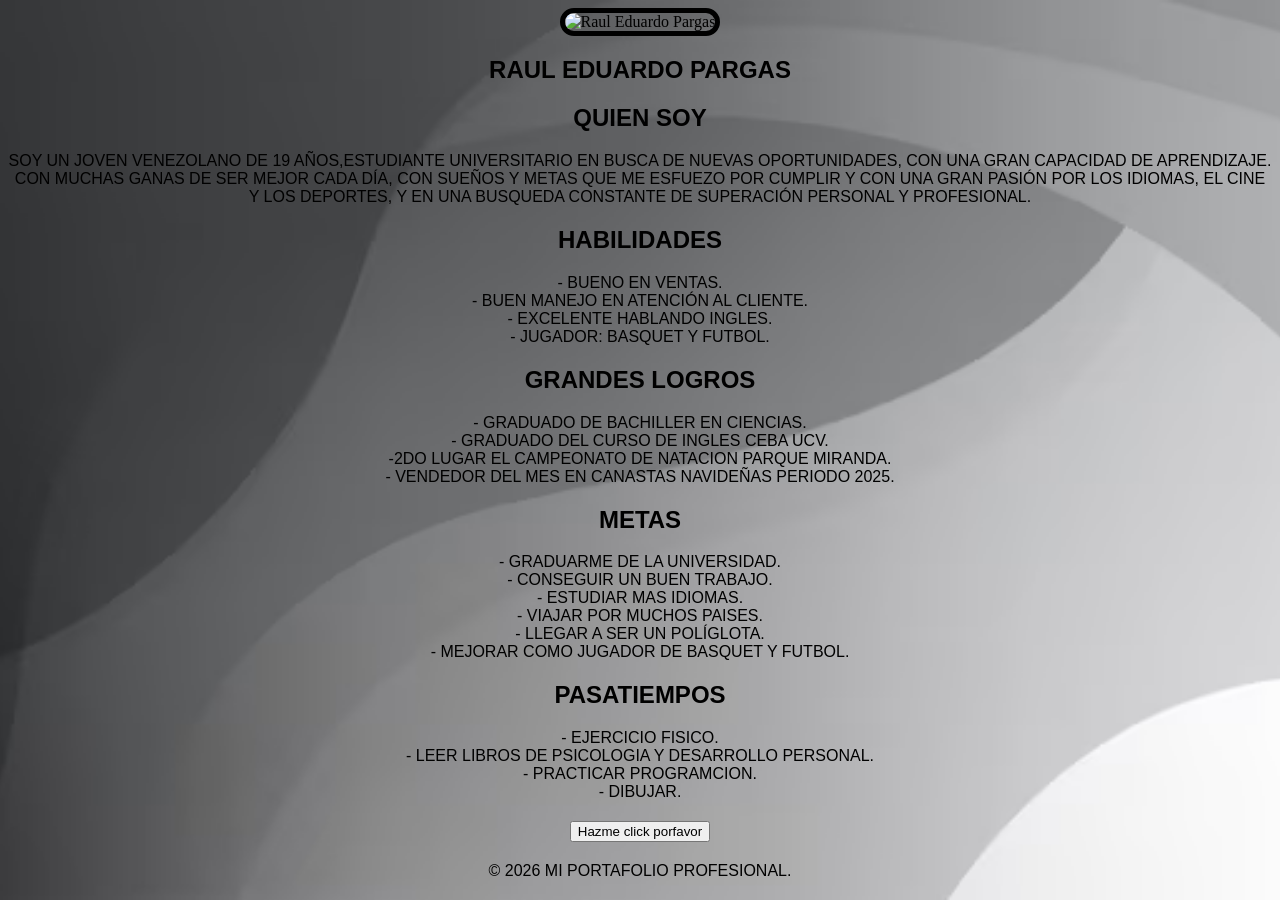
==== commit 36c68d45: "Add files via upload" ====
--- a/index.html
+++ b/index.html
@@ -1,550 +1,198 @@
-<!DOCTYPE html>
-
-<html>
-<head>
-	
-	<meta http-equiv="content-type" content="text/html; charset=utf-8"/>
-	<title></title>
-	<meta name="generator" content="LibreOffice 26.2.2.2 (Linux)"/>
-	<meta name="created" content="00:00:00"/>
-	<meta name="changed" content="00:00:00"/>
-	
-	<style type="text/css">
-		body,div,table,thead,tbody,tfoot,tr,th,td,p { font-family:"Liberation Sans"; font-size:x-small }
-		a.comment-indicator:hover + comment { background:#ffd; position:absolute; display:block; border:1px solid black; padding:0.5em;  } 
-		a.comment-indicator { background:red; display:inline-block; border:1px solid black; width:0.5em; height:0.5em;  } 
-		comment { display:none;  } 
-	</style>
-	
-</head>
-
-<body>
-<table cellspacing="0" border="0">
-	<colgroup span="27" width="85"></colgroup>
-	<tr>
-		<td height="17" align="left" data-sheets-value="{ &quot;1&quot;: 2, &quot;2&quot;: &quot;title&quot;}">title</td>
-		<td align="left" data-sheets-value="{ &quot;1&quot;: 2, &quot;2&quot;: &quot;link&quot;}">link</td>
-		<td align="left" data-sheets-value="{ &quot;1&quot;: 2, &quot;2&quot;: &quot;pubDate&quot;}">pubDate</td>
-		<td align="left" data-sheets-value="{ &quot;1&quot;: 2, &quot;2&quot;: &quot;ns3:creator&quot;}">ns3:creator</td>
-		<td align="left" data-sheets-value="{ &quot;1&quot;: 2, &quot;2&quot;: &quot;isPermaLink&quot;}">isPermaLink</td>
-		<td align="left" data-sheets-value="{ &quot;1&quot;: 2, &quot;2&quot;: &quot;guid&quot;}">guid</td>
-		<td align="left" data-sheets-value="{ &quot;1&quot;: 2, &quot;2&quot;: &quot;ns1:encoded&quot;}">ns1:encoded</td>
-		<td align="left" data-sheets-value="{ &quot;1&quot;: 2, &quot;2&quot;: &quot;ns0:encoded&quot;}">ns0:encoded</td>
-		<td align="left" data-sheets-value="{ &quot;1&quot;: 2, &quot;2&quot;: &quot;ns4:post_id&quot;}">ns4:post_id</td>
-		<td align="left" data-sheets-value="{ &quot;1&quot;: 2, &quot;2&quot;: &quot;ns4:post_date&quot;}">ns4:post_date</td>
-		<td align="left" data-sheets-value="{ &quot;1&quot;: 2, &quot;2&quot;: &quot;ns4:post_date_gmt&quot;}">ns4:post_date_gmt</td>
-		<td align="left" data-sheets-value="{ &quot;1&quot;: 2, &quot;2&quot;: &quot;ns4:post_modified&quot;}">ns4:post_modified</td>
-		<td align="left" data-sheets-value="{ &quot;1&quot;: 2, &quot;2&quot;: &quot;ns4:post_modified_gmt&quot;}">ns4:post_modified_gmt</td>
-		<td align="left" data-sheets-value="{ &quot;1&quot;: 2, &quot;2&quot;: &quot;ns4:comment_status&quot;}">ns4:comment_status</td>
-		<td align="left" data-sheets-value="{ &quot;1&quot;: 2, &quot;2&quot;: &quot;ns4:ping_status&quot;}">ns4:ping_status</td>
-		<td align="left" data-sheets-value="{ &quot;1&quot;: 2, &quot;2&quot;: &quot;ns4:post_name&quot;}">ns4:post_name</td>
-		<td align="left" data-sheets-value="{ &quot;1&quot;: 2, &quot;2&quot;: &quot;ns4:status&quot;}">ns4:status</td>
-		<td align="left" data-sheets-value="{ &quot;1&quot;: 2, &quot;2&quot;: &quot;ns4:post_parent&quot;}">ns4:post_parent</td>
-		<td align="left" data-sheets-value="{ &quot;1&quot;: 2, &quot;2&quot;: &quot;ns4:menu_order&quot;}">ns4:menu_order</td>
-		<td align="left" data-sheets-value="{ &quot;1&quot;: 2, &quot;2&quot;: &quot;ns4:post_type&quot;}">ns4:post_type</td>
-		<td align="left" data-sheets-value="{ &quot;1&quot;: 2, &quot;2&quot;: &quot;ns4:post_password&quot;}">ns4:post_password</td>
-		<td align="left" data-sheets-value="{ &quot;1&quot;: 2, &quot;2&quot;: &quot;ns4:is_sticky&quot;}">ns4:is_sticky</td>
-		<td align="left" data-sheets-value="{ &quot;1&quot;: 2, &quot;2&quot;: &quot;ns4:meta_key&quot;}">ns4:meta_key</td>
-		<td align="left" data-sheets-value="{ &quot;1&quot;: 2, &quot;2&quot;: &quot;ns4:meta_value&quot;}">ns4:meta_value</td>
-		<td align="left" data-sheets-value="{ &quot;1&quot;: 2, &quot;2&quot;: &quot;domain&quot;}">domain</td>
-		<td align="left" data-sheets-value="{ &quot;1&quot;: 2, &quot;2&quot;: &quot;nicename&quot;}">nicename</td>
-		<td align="left" data-sheets-value="{ &quot;1&quot;: 2, &quot;2&quot;: &quot;category&quot;}">category</td>
-	</tr>
-	<tr>
-		<td height="17" align="left" data-sheets-value="{ &quot;1&quot;: 2, &quot;2&quot;: &quot;Acerca de&quot;}">Acerca de</td>
-		<td align="left" data-sheets-value="{ &quot;1&quot;: 2, &quot;2&quot;: &quot;https:\/\/profesionalrp.wordpress.com\/acerca-de\/&quot;}">https://profesionalrp.wordpress.com/acerca-de/</td>
-		<td align="left" data-sheets-value="{ &quot;1&quot;: 2, &quot;2&quot;: &quot;Sat, 07 Nov 2026 01:29:17 +0000&quot;}">Sat, 07 Nov 2026 01:29:17 +0000</td>
-		<td align="left" data-sheets-value="{ &quot;1&quot;: 2, &quot;2&quot;: &quot;raulalarcon9000&quot;}">raulalarcon9000</td>
-		<td align="right" sdval="0" sdnum="1033;0;BOOLEAN" data-sheets-value="{ &quot;1&quot;: 4, &quot;4&quot;: 0}">FALSE</td>
-		<td align="left" data-sheets-value="{ &quot;1&quot;: 2, &quot;2&quot;: &quot;http:\/\/profesionalrp.wordpress.com\/?page_id=1&quot;}">http://profesionalrp.wordpress.com/?page_id=1</td>
-		<td align="left" data-sheets-value="{ &quot;1&quot;: 2, &quot;2&quot;: &quot;&lt;!-- wp:paragraph --&gt;\n&lt;p&gt;Este es un ejemplo de página. A diferencia de las entradas, que se muestran en la página de inicio de tu blog en el orden en que se publicaron, las páginas se ajustan mejor a un contenido atemporal que usted quiere que sean más accesibles, como tus datos de contacto o la información acerca de ti. Haz clic en el enlace “Editar” para realizar cambios en esta página o &lt;a title=\&quot;Enlace directo para añadir una página nueva en el escritorio\&quot; href=\&quot;https:\/\/wordpress.com\/page\/258498341\/new\/\&quot;&gt;añadir otra página&lt;\/a&gt;.&lt;\/p&gt;\n&lt;!-- \/wp:paragraph --&gt;&quot;}">&lt;!-- wp:paragraph --&gt;<br>&lt;p&gt;Este es un ejemplo de página. A diferencia de las entradas, que se muestran en la página de inicio de tu blog en el orden en que se publicaron, las páginas se ajustan mejor a un contenido atemporal que usted quiere que sean más accesibles, como tus datos de contacto o la información acerca de ti. Haz clic en el enlace “Editar” para realizar cambios en esta página o &lt;a title=&quot;Enlace directo para añadir una página nueva en el escritorio&quot; href=&quot;https://wordpress.com/page/258498341/new/&quot;&gt;añadir otra página&lt;/a&gt;.&lt;/p&gt;<br>&lt;!-- /wp:paragraph --&gt;</td>
-		<td align="left" data-sheets-value="{ &quot;1&quot;: 2, &quot;2&quot;: &quot;&quot;}"><br></td>
-		<td align="right" sdval="1" sdnum="1033;">1</td>
-		<td align="right" sdval="46333.0620023148" sdnum="1033;0;YYYY-MM-DD HH:MM:SS" data-sheets-value="{ &quot;1&quot;: 3, &quot;3&quot;: 46333}" data-sheets-numberformat="{ &quot;1&quot;: 2, &quot;2&quot;: &quot;YYYY-MM-DD HH:MM:SS&quot;, &quot;3&quot;: 1}">2026-11-07 01:29:17</td>
-		<td align="right" sdval="46333.0620023148" sdnum="1033;0;YYYY-MM-DD HH:MM:SS" data-sheets-value="{ &quot;1&quot;: 3, &quot;3&quot;: 46333}" data-sheets-numberformat="{ &quot;1&quot;: 2, &quot;2&quot;: &quot;YYYY-MM-DD HH:MM:SS&quot;, &quot;3&quot;: 1}">2026-11-07 01:29:17</td>
-		<td align="right" sdval="46333.0620023148" sdnum="1033;0;YYYY-MM-DD HH:MM:SS" data-sheets-value="{ &quot;1&quot;: 3, &quot;3&quot;: 46333}" data-sheets-numberformat="{ &quot;1&quot;: 2, &quot;2&quot;: &quot;YYYY-MM-DD HH:MM:SS&quot;, &quot;3&quot;: 1}">2026-11-07 01:29:17</td>
-		<td align="right" sdval="46333.0620023148" sdnum="1033;0;YYYY-MM-DD HH:MM:SS" data-sheets-value="{ &quot;1&quot;: 3, &quot;3&quot;: 46333}" data-sheets-numberformat="{ &quot;1&quot;: 2, &quot;2&quot;: &quot;YYYY-MM-DD HH:MM:SS&quot;, &quot;3&quot;: 1}">2026-11-07 01:29:17</td>
-		<td align="left" data-sheets-value="{ &quot;1&quot;: 2, &quot;2&quot;: &quot;closed&quot;}">closed</td>
-		<td align="left" data-sheets-value="{ &quot;1&quot;: 2, &quot;2&quot;: &quot;open&quot;}">open</td>
-		<td align="left" data-sheets-value="{ &quot;1&quot;: 2, &quot;2&quot;: &quot;acerca-de&quot;}">acerca-de</td>
-		<td align="left" data-sheets-value="{ &quot;1&quot;: 2, &quot;2&quot;: &quot;publish&quot;}">publish</td>
-		<td align="right" sdval="0" sdnum="1033;">0</td>
-		<td align="right" sdval="0" sdnum="1033;">0</td>
-		<td align="left" data-sheets-value="{ &quot;1&quot;: 2, &quot;2&quot;: &quot;page&quot;}">page</td>
-		<td align="left" data-sheets-value="{ &quot;1&quot;: 2, &quot;2&quot;: &quot;&quot;}"><br></td>
-		<td align="right" sdval="0" sdnum="1033;">0</td>
-		<td align="left" data-sheets-value="{ &quot;1&quot;: 2, &quot;2&quot;: &quot;_wp_page_template&quot;}">_wp_page_template</td>
-		<td align="left" data-sheets-value="{ &quot;1&quot;: 2, &quot;2&quot;: &quot;default&quot;}">default</td>
-		<td align="left" data-sheets-value="{ &quot;1&quot;: 2, &quot;2&quot;: &quot;&quot;}"><br></td>
-		<td align="left" data-sheets-value="{ &quot;1&quot;: 2, &quot;2&quot;: &quot;&quot;}"><br></td>
-		<td align="left" data-sheets-value="{ &quot;1&quot;: 2, &quot;2&quot;: &quot;&quot;}"><br></td>
-	</tr>
-	<tr>
-		<td height="17" align="left" data-sheets-value="{ &quot;1&quot;: 2, &quot;2&quot;: &quot;Acerca de&quot;}">Acerca de</td>
-		<td align="left" data-sheets-value="{ &quot;1&quot;: 2, &quot;2&quot;: &quot;https:\/\/profesionalrp.wordpress.com\/acerca-de\/&quot;}">https://profesionalrp.wordpress.com/acerca-de/</td>
-		<td align="left" data-sheets-value="{ &quot;1&quot;: 2, &quot;2&quot;: &quot;Sat, 07 Nov 2026 01:29:17 +0000&quot;}">Sat, 07 Nov 2026 01:29:17 +0000</td>
-		<td align="left" data-sheets-value="{ &quot;1&quot;: 2, &quot;2&quot;: &quot;raulalarcon9000&quot;}">raulalarcon9000</td>
-		<td align="right" sdval="0" sdnum="1033;">0</td>
-		<td align="left" data-sheets-value="{ &quot;1&quot;: 2, &quot;2&quot;: &quot;http:\/\/profesionalrp.wordpress.com\/?page_id=1&quot;}">http://profesionalrp.wordpress.com/?page_id=1</td>
-		<td align="left" data-sheets-value="{ &quot;1&quot;: 2, &quot;2&quot;: &quot;&lt;!-- wp:paragraph --&gt;\n&lt;p&gt;Este es un ejemplo de página. A diferencia de las entradas, que se muestran en la página de inicio de tu blog en el orden en que se publicaron, las páginas se ajustan mejor a un contenido atemporal que usted quiere que sean más accesibles, como tus datos de contacto o la información acerca de ti. Haz clic en el enlace “Editar” para realizar cambios en esta página o &lt;a title=\&quot;Enlace directo para añadir una página nueva en el escritorio\&quot; href=\&quot;https:\/\/wordpress.com\/page\/258498341\/new\/\&quot;&gt;añadir otra página&lt;\/a&gt;.&lt;\/p&gt;\n&lt;!-- \/wp:paragraph --&gt;&quot;}">&lt;!-- wp:paragraph --&gt;<br>&lt;p&gt;Este es un ejemplo de página. A diferencia de las entradas, que se muestran en la página de inicio de tu blog en el orden en que se publicaron, las páginas se ajustan mejor a un contenido atemporal que usted quiere que sean más accesibles, como tus datos de contacto o la información acerca de ti. Haz clic en el enlace “Editar” para realizar cambios en esta página o &lt;a title=&quot;Enlace directo para añadir una página nueva en el escritorio&quot; href=&quot;https://wordpress.com/page/258498341/new/&quot;&gt;añadir otra página&lt;/a&gt;.&lt;/p&gt;<br>&lt;!-- /wp:paragraph --&gt;</td>
-		<td align="left" data-sheets-value="{ &quot;1&quot;: 2, &quot;2&quot;: &quot;&quot;}"><br></td>
-		<td align="right" sdval="1" sdnum="1033;">1</td>
-		<td align="right" sdval="46333.0620023148" sdnum="1033;">46333.0620023148</td>
-		<td align="right" sdval="46333.0620023148" sdnum="1033;">46333.0620023148</td>
-		<td align="right" sdval="46333.0620023148" sdnum="1033;">46333.0620023148</td>
-		<td align="right" sdval="46333.0620023148" sdnum="1033;">46333.0620023148</td>
-		<td align="left" data-sheets-value="{ &quot;1&quot;: 2, &quot;2&quot;: &quot;closed&quot;}">closed</td>
-		<td align="left" data-sheets-value="{ &quot;1&quot;: 2, &quot;2&quot;: &quot;open&quot;}">open</td>
-		<td align="left" data-sheets-value="{ &quot;1&quot;: 2, &quot;2&quot;: &quot;acerca-de&quot;}">acerca-de</td>
-		<td align="left" data-sheets-value="{ &quot;1&quot;: 2, &quot;2&quot;: &quot;publish&quot;}">publish</td>
-		<td align="right" sdval="0" sdnum="1033;">0</td>
-		<td align="right" sdval="0" sdnum="1033;">0</td>
-		<td align="left" data-sheets-value="{ &quot;1&quot;: 2, &quot;2&quot;: &quot;page&quot;}">page</td>
-		<td align="left" data-sheets-value="{ &quot;1&quot;: 2, &quot;2&quot;: &quot;&quot;}"><br></td>
-		<td align="right" sdval="0" sdnum="1033;">0</td>
-		<td align="left" data-sheets-value="{ &quot;1&quot;: 2, &quot;2&quot;: &quot;_headstart_post&quot;}">_headstart_post</td>
-		<td align="left" data-sheets-value="{ &quot;1&quot;: 2, &quot;2&quot;: &quot;_hs_extra&quot;}">_hs_extra</td>
-		<td align="left" data-sheets-value="{ &quot;1&quot;: 2, &quot;2&quot;: &quot;&quot;}"><br></td>
-		<td align="left" data-sheets-value="{ &quot;1&quot;: 2, &quot;2&quot;: &quot;&quot;}"><br></td>
-		<td align="left" data-sheets-value="{ &quot;1&quot;: 2, &quot;2&quot;: &quot;&quot;}"><br></td>
-	</tr>
-	<tr>
-		<td height="17" align="left" data-sheets-value="{ &quot;1&quot;: 2, &quot;2&quot;: &quot;Acerca de&quot;}">Acerca de</td>
-		<td align="left" data-sheets-value="{ &quot;1&quot;: 2, &quot;2&quot;: &quot;https:\/\/profesionalrp.wordpress.com\/acerca-de\/&quot;}">https://profesionalrp.wordpress.com/acerca-de/</td>
-		<td align="left" data-sheets-value="{ &quot;1&quot;: 2, &quot;2&quot;: &quot;Sat, 07 Nov 2026 01:29:17 +0000&quot;}">Sat, 07 Nov 2026 01:29:17 +0000</td>
-		<td align="left" data-sheets-value="{ &quot;1&quot;: 2, &quot;2&quot;: &quot;raulalarcon9000&quot;}">raulalarcon9000</td>
-		<td align="right" sdval="0" sdnum="1033;">0</td>
-		<td align="left" data-sheets-value="{ &quot;1&quot;: 2, &quot;2&quot;: &quot;http:\/\/profesionalrp.wordpress.com\/?page_id=1&quot;}">http://profesionalrp.wordpress.com/?page_id=1</td>
-		<td align="left" data-sheets-value="{ &quot;1&quot;: 2, &quot;2&quot;: &quot;&lt;!-- wp:paragraph --&gt;\n&lt;p&gt;Este es un ejemplo de página. A diferencia de las entradas, que se muestran en la página de inicio de tu blog en el orden en que se publicaron, las páginas se ajustan mejor a un contenido atemporal que usted quiere que sean más accesibles, como tus datos de contacto o la información acerca de ti. Haz clic en el enlace “Editar” para realizar cambios en esta página o &lt;a title=\&quot;Enlace directo para añadir una página nueva en el escritorio\&quot; href=\&quot;https:\/\/wordpress.com\/page\/258498341\/new\/\&quot;&gt;añadir otra página&lt;\/a&gt;.&lt;\/p&gt;\n&lt;!-- \/wp:paragraph --&gt;&quot;}">&lt;!-- wp:paragraph --&gt;<br>&lt;p&gt;Este es un ejemplo de página. A diferencia de las entradas, que se muestran en la página de inicio de tu blog en el orden en que se publicaron, las páginas se ajustan mejor a un contenido atemporal que usted quiere que sean más accesibles, como tus datos de contacto o la información acerca de ti. Haz clic en el enlace “Editar” para realizar cambios en esta página o &lt;a title=&quot;Enlace directo para añadir una página nueva en el escritorio&quot; href=&quot;https://wordpress.com/page/258498341/new/&quot;&gt;añadir otra página&lt;/a&gt;.&lt;/p&gt;<br>&lt;!-- /wp:paragraph --&gt;</td>
-		<td align="left" data-sheets-value="{ &quot;1&quot;: 2, &quot;2&quot;: &quot;&quot;}"><br></td>
-		<td align="right" sdval="1" sdnum="1033;">1</td>
-		<td align="right" sdval="46333.0620023148" sdnum="1033;">46333.0620023148</td>
-		<td align="right" sdval="46333.0620023148" sdnum="1033;">46333.0620023148</td>
-		<td align="right" sdval="46333.0620023148" sdnum="1033;">46333.0620023148</td>
-		<td align="right" sdval="46333.0620023148" sdnum="1033;">46333.0620023148</td>
-		<td align="left" data-sheets-value="{ &quot;1&quot;: 2, &quot;2&quot;: &quot;closed&quot;}">closed</td>
-		<td align="left" data-sheets-value="{ &quot;1&quot;: 2, &quot;2&quot;: &quot;open&quot;}">open</td>
-		<td align="left" data-sheets-value="{ &quot;1&quot;: 2, &quot;2&quot;: &quot;acerca-de&quot;}">acerca-de</td>
-		<td align="left" data-sheets-value="{ &quot;1&quot;: 2, &quot;2&quot;: &quot;publish&quot;}">publish</td>
-		<td align="right" sdval="0" sdnum="1033;">0</td>
-		<td align="right" sdval="0" sdnum="1033;">0</td>
-		<td align="left" data-sheets-value="{ &quot;1&quot;: 2, &quot;2&quot;: &quot;page&quot;}">page</td>
-		<td align="left" data-sheets-value="{ &quot;1&quot;: 2, &quot;2&quot;: &quot;&quot;}"><br></td>
-		<td align="right" sdval="0" sdnum="1033;">0</td>
-		<td align="left" data-sheets-value="{ &quot;1&quot;: 2, &quot;2&quot;: &quot;switch_like_status&quot;}">switch_like_status</td>
-		<td align="left" data-sheets-value="{ &quot;1&quot;: 2, &quot;2&quot;: &quot;a:1:{i:0;N;}&quot;}">a:1:{i:0;N;}</td>
-		<td align="left" data-sheets-value="{ &quot;1&quot;: 2, &quot;2&quot;: &quot;&quot;}"><br></td>
-		<td align="left" data-sheets-value="{ &quot;1&quot;: 2, &quot;2&quot;: &quot;&quot;}"><br></td>
-		<td align="left" data-sheets-value="{ &quot;1&quot;: 2, &quot;2&quot;: &quot;&quot;}"><br></td>
-	</tr>
-	<tr>
-		<td height="17" align="left" data-sheets-value="{ &quot;1&quot;: 2, &quot;2&quot;: &quot;Acerca de&quot;}">Acerca de</td>
-		<td align="left" data-sheets-value="{ &quot;1&quot;: 2, &quot;2&quot;: &quot;https:\/\/profesionalrp.wordpress.com\/acerca-de\/&quot;}">https://profesionalrp.wordpress.com/acerca-de/</td>
-		<td align="left" data-sheets-value="{ &quot;1&quot;: 2, &quot;2&quot;: &quot;Sat, 07 Nov 2026 01:29:17 +0000&quot;}">Sat, 07 Nov 2026 01:29:17 +0000</td>
-		<td align="left" data-sheets-value="{ &quot;1&quot;: 2, &quot;2&quot;: &quot;raulalarcon9000&quot;}">raulalarcon9000</td>
-		<td align="right" sdval="0" sdnum="1033;">0</td>
-		<td align="left" data-sheets-value="{ &quot;1&quot;: 2, &quot;2&quot;: &quot;http:\/\/profesionalrp.wordpress.com\/?page_id=1&quot;}">http://profesionalrp.wordpress.com/?page_id=1</td>
-		<td align="left" data-sheets-value="{ &quot;1&quot;: 2, &quot;2&quot;: &quot;&lt;!-- wp:paragraph --&gt;\n&lt;p&gt;Este es un ejemplo de página. A diferencia de las entradas, que se muestran en la página de inicio de tu blog en el orden en que se publicaron, las páginas se ajustan mejor a un contenido atemporal que usted quiere que sean más accesibles, como tus datos de contacto o la información acerca de ti. Haz clic en el enlace “Editar” para realizar cambios en esta página o &lt;a title=\&quot;Enlace directo para añadir una página nueva en el escritorio\&quot; href=\&quot;https:\/\/wordpress.com\/page\/258498341\/new\/\&quot;&gt;añadir otra página&lt;\/a&gt;.&lt;\/p&gt;\n&lt;!-- \/wp:paragraph --&gt;&quot;}">&lt;!-- wp:paragraph --&gt;<br>&lt;p&gt;Este es un ejemplo de página. A diferencia de las entradas, que se muestran en la página de inicio de tu blog en el orden en que se publicaron, las páginas se ajustan mejor a un contenido atemporal que usted quiere que sean más accesibles, como tus datos de contacto o la información acerca de ti. Haz clic en el enlace “Editar” para realizar cambios en esta página o &lt;a title=&quot;Enlace directo para añadir una página nueva en el escritorio&quot; href=&quot;https://wordpress.com/page/258498341/new/&quot;&gt;añadir otra página&lt;/a&gt;.&lt;/p&gt;<br>&lt;!-- /wp:paragraph --&gt;</td>
-		<td align="left" data-sheets-value="{ &quot;1&quot;: 2, &quot;2&quot;: &quot;&quot;}"><br></td>
-		<td align="right" sdval="1" sdnum="1033;">1</td>
-		<td align="right" sdval="46333.0620023148" sdnum="1033;">46333.0620023148</td>
-		<td align="right" sdval="46333.0620023148" sdnum="1033;">46333.0620023148</td>
-		<td align="right" sdval="46333.0620023148" sdnum="1033;">46333.0620023148</td>
-		<td align="right" sdval="46333.0620023148" sdnum="1033;">46333.0620023148</td>
-		<td align="left" data-sheets-value="{ &quot;1&quot;: 2, &quot;2&quot;: &quot;closed&quot;}">closed</td>
-		<td align="left" data-sheets-value="{ &quot;1&quot;: 2, &quot;2&quot;: &quot;open&quot;}">open</td>
-		<td align="left" data-sheets-value="{ &quot;1&quot;: 2, &quot;2&quot;: &quot;acerca-de&quot;}">acerca-de</td>
-		<td align="left" data-sheets-value="{ &quot;1&quot;: 2, &quot;2&quot;: &quot;publish&quot;}">publish</td>
-		<td align="right" sdval="0" sdnum="1033;">0</td>
-		<td align="right" sdval="0" sdnum="1033;">0</td>
-		<td align="left" data-sheets-value="{ &quot;1&quot;: 2, &quot;2&quot;: &quot;page&quot;}">page</td>
-		<td align="left" data-sheets-value="{ &quot;1&quot;: 2, &quot;2&quot;: &quot;&quot;}"><br></td>
-		<td align="right" sdval="0" sdnum="1033;">0</td>
-		<td align="left" data-sheets-value="{ &quot;1&quot;: 2, &quot;2&quot;: &quot;_starter_page_template&quot;}">_starter_page_template</td>
-		<td align="left" data-sheets-value="{ &quot;1&quot;: 2, &quot;2&quot;: &quot;&quot;}"><br></td>
-		<td align="left" data-sheets-value="{ &quot;1&quot;: 2, &quot;2&quot;: &quot;&quot;}"><br></td>
-		<td align="left" data-sheets-value="{ &quot;1&quot;: 2, &quot;2&quot;: &quot;&quot;}"><br></td>
-		<td align="left" data-sheets-value="{ &quot;1&quot;: 2, &quot;2&quot;: &quot;&quot;}"><br></td>
-	</tr>
-	<tr>
-		<td height="17" align="left" data-sheets-value="{ &quot;1&quot;: 2, &quot;2&quot;: &quot;Acerca de&quot;}">Acerca de</td>
-		<td align="left" data-sheets-value="{ &quot;1&quot;: 2, &quot;2&quot;: &quot;https:\/\/profesionalrp.wordpress.com\/acerca-de\/&quot;}">https://profesionalrp.wordpress.com/acerca-de/</td>
-		<td align="left" data-sheets-value="{ &quot;1&quot;: 2, &quot;2&quot;: &quot;Sat, 07 Nov 2026 01:29:17 +0000&quot;}">Sat, 07 Nov 2026 01:29:17 +0000</td>
-		<td align="left" data-sheets-value="{ &quot;1&quot;: 2, &quot;2&quot;: &quot;raulalarcon9000&quot;}">raulalarcon9000</td>
-		<td align="right" sdval="0" sdnum="1033;">0</td>
-		<td align="left" data-sheets-value="{ &quot;1&quot;: 2, &quot;2&quot;: &quot;http:\/\/profesionalrp.wordpress.com\/?page_id=1&quot;}">http://profesionalrp.wordpress.com/?page_id=1</td>
-		<td align="left" data-sheets-value="{ &quot;1&quot;: 2, &quot;2&quot;: &quot;&lt;!-- wp:paragraph --&gt;\n&lt;p&gt;Este es un ejemplo de página. A diferencia de las entradas, que se muestran en la página de inicio de tu blog en el orden en que se publicaron, las páginas se ajustan mejor a un contenido atemporal que usted quiere que sean más accesibles, como tus datos de contacto o la información acerca de ti. Haz clic en el enlace “Editar” para realizar cambios en esta página o &lt;a title=\&quot;Enlace directo para añadir una página nueva en el escritorio\&quot; href=\&quot;https:\/\/wordpress.com\/page\/258498341\/new\/\&quot;&gt;añadir otra página&lt;\/a&gt;.&lt;\/p&gt;\n&lt;!-- \/wp:paragraph --&gt;&quot;}">&lt;!-- wp:paragraph --&gt;<br>&lt;p&gt;Este es un ejemplo de página. A diferencia de las entradas, que se muestran en la página de inicio de tu blog en el orden en que se publicaron, las páginas se ajustan mejor a un contenido atemporal que usted quiere que sean más accesibles, como tus datos de contacto o la información acerca de ti. Haz clic en el enlace “Editar” para realizar cambios en esta página o &lt;a title=&quot;Enlace directo para añadir una página nueva en el escritorio&quot; href=&quot;https://wordpress.com/page/258498341/new/&quot;&gt;añadir otra página&lt;/a&gt;.&lt;/p&gt;<br>&lt;!-- /wp:paragraph --&gt;</td>
-		<td align="left" data-sheets-value="{ &quot;1&quot;: 2, &quot;2&quot;: &quot;&quot;}"><br></td>
-		<td align="right" sdval="1" sdnum="1033;">1</td>
-		<td align="right" sdval="46333.0620023148" sdnum="1033;">46333.0620023148</td>
-		<td align="right" sdval="46333.0620023148" sdnum="1033;">46333.0620023148</td>
-		<td align="right" sdval="46333.0620023148" sdnum="1033;">46333.0620023148</td>
-		<td align="right" sdval="46333.0620023148" sdnum="1033;">46333.0620023148</td>
-		<td align="left" data-sheets-value="{ &quot;1&quot;: 2, &quot;2&quot;: &quot;closed&quot;}">closed</td>
-		<td align="left" data-sheets-value="{ &quot;1&quot;: 2, &quot;2&quot;: &quot;open&quot;}">open</td>
-		<td align="left" data-sheets-value="{ &quot;1&quot;: 2, &quot;2&quot;: &quot;acerca-de&quot;}">acerca-de</td>
-		<td align="left" data-sheets-value="{ &quot;1&quot;: 2, &quot;2&quot;: &quot;publish&quot;}">publish</td>
-		<td align="right" sdval="0" sdnum="1033;">0</td>
-		<td align="right" sdval="0" sdnum="1033;">0</td>
-		<td align="left" data-sheets-value="{ &quot;1&quot;: 2, &quot;2&quot;: &quot;page&quot;}">page</td>
-		<td align="left" data-sheets-value="{ &quot;1&quot;: 2, &quot;2&quot;: &quot;&quot;}"><br></td>
-		<td align="right" sdval="0" sdnum="1033;">0</td>
-		<td align="left" data-sheets-value="{ &quot;1&quot;: 2, &quot;2&quot;: &quot;_hs_old_id&quot;}">_hs_old_id</td>
-		<td align="right" sdval="1" sdnum="1033;">1</td>
-		<td align="left" data-sheets-value="{ &quot;1&quot;: 2, &quot;2&quot;: &quot;&quot;}"><br></td>
-		<td align="left" data-sheets-value="{ &quot;1&quot;: 2, &quot;2&quot;: &quot;&quot;}"><br></td>
-		<td align="left" data-sheets-value="{ &quot;1&quot;: 2, &quot;2&quot;: &quot;&quot;}"><br></td>
-	</tr>
-	<tr>
-		<td height="17" align="left" data-sheets-value="{ &quot;1&quot;: 2, &quot;2&quot;: &quot;Acerca de&quot;}">Acerca de</td>
-		<td align="left" data-sheets-value="{ &quot;1&quot;: 2, &quot;2&quot;: &quot;https:\/\/profesionalrp.wordpress.com\/acerca-de\/&quot;}">https://profesionalrp.wordpress.com/acerca-de/</td>
-		<td align="left" data-sheets-value="{ &quot;1&quot;: 2, &quot;2&quot;: &quot;Sat, 07 Nov 2026 01:29:17 +0000&quot;}">Sat, 07 Nov 2026 01:29:17 +0000</td>
-		<td align="left" data-sheets-value="{ &quot;1&quot;: 2, &quot;2&quot;: &quot;raulalarcon9000&quot;}">raulalarcon9000</td>
-		<td align="right" sdval="0" sdnum="1033;">0</td>
-		<td align="left" data-sheets-value="{ &quot;1&quot;: 2, &quot;2&quot;: &quot;http:\/\/profesionalrp.wordpress.com\/?page_id=1&quot;}">http://profesionalrp.wordpress.com/?page_id=1</td>
-		<td align="left" data-sheets-value="{ &quot;1&quot;: 2, &quot;2&quot;: &quot;&lt;!-- wp:paragraph --&gt;\n&lt;p&gt;Este es un ejemplo de página. A diferencia de las entradas, que se muestran en la página de inicio de tu blog en el orden en que se publicaron, las páginas se ajustan mejor a un contenido atemporal que usted quiere que sean más accesibles, como tus datos de contacto o la información acerca de ti. Haz clic en el enlace “Editar” para realizar cambios en esta página o &lt;a title=\&quot;Enlace directo para añadir una página nueva en el escritorio\&quot; href=\&quot;https:\/\/wordpress.com\/page\/258498341\/new\/\&quot;&gt;añadir otra página&lt;\/a&gt;.&lt;\/p&gt;\n&lt;!-- \/wp:paragraph --&gt;&quot;}">&lt;!-- wp:paragraph --&gt;<br>&lt;p&gt;Este es un ejemplo de página. A diferencia de las entradas, que se muestran en la página de inicio de tu blog en el orden en que se publicaron, las páginas se ajustan mejor a un contenido atemporal que usted quiere que sean más accesibles, como tus datos de contacto o la información acerca de ti. Haz clic en el enlace “Editar” para realizar cambios en esta página o &lt;a title=&quot;Enlace directo para añadir una página nueva en el escritorio&quot; href=&quot;https://wordpress.com/page/258498341/new/&quot;&gt;añadir otra página&lt;/a&gt;.&lt;/p&gt;<br>&lt;!-- /wp:paragraph --&gt;</td>
-		<td align="left" data-sheets-value="{ &quot;1&quot;: 2, &quot;2&quot;: &quot;&quot;}"><br></td>
-		<td align="right" sdval="1" sdnum="1033;">1</td>
-		<td align="right" sdval="46333.0620023148" sdnum="1033;">46333.0620023148</td>
-		<td align="right" sdval="46333.0620023148" sdnum="1033;">46333.0620023148</td>
-		<td align="right" sdval="46333.0620023148" sdnum="1033;">46333.0620023148</td>
-		<td align="right" sdval="46333.0620023148" sdnum="1033;">46333.0620023148</td>
-		<td align="left" data-sheets-value="{ &quot;1&quot;: 2, &quot;2&quot;: &quot;closed&quot;}">closed</td>
-		<td align="left" data-sheets-value="{ &quot;1&quot;: 2, &quot;2&quot;: &quot;open&quot;}">open</td>
-		<td align="left" data-sheets-value="{ &quot;1&quot;: 2, &quot;2&quot;: &quot;acerca-de&quot;}">acerca-de</td>
-		<td align="left" data-sheets-value="{ &quot;1&quot;: 2, &quot;2&quot;: &quot;publish&quot;}">publish</td>
-		<td align="right" sdval="0" sdnum="1033;">0</td>
-		<td align="right" sdval="0" sdnum="1033;">0</td>
-		<td align="left" data-sheets-value="{ &quot;1&quot;: 2, &quot;2&quot;: &quot;page&quot;}">page</td>
-		<td align="left" data-sheets-value="{ &quot;1&quot;: 2, &quot;2&quot;: &quot;&quot;}"><br></td>
-		<td align="right" sdval="0" sdnum="1033;">0</td>
-		<td align="left" data-sheets-value="{ &quot;1&quot;: 2, &quot;2&quot;: &quot;_wpas_skip_all_services&quot;}">_wpas_skip_all_services</td>
-		<td align="right" sdval="1" sdnum="1033;">1</td>
-		<td align="left" data-sheets-value="{ &quot;1&quot;: 2, &quot;2&quot;: &quot;&quot;}"><br></td>
-		<td align="left" data-sheets-value="{ &quot;1&quot;: 2, &quot;2&quot;: &quot;&quot;}"><br></td>
-		<td align="left" data-sheets-value="{ &quot;1&quot;: 2, &quot;2&quot;: &quot;&quot;}"><br></td>
-	</tr>
-	<tr>
-		<td height="17" align="left" data-sheets-value="{ &quot;1&quot;: 2, &quot;2&quot;: &quot;Acerca de&quot;}">Acerca de</td>
-		<td align="left" data-sheets-value="{ &quot;1&quot;: 2, &quot;2&quot;: &quot;https:\/\/profesionalrp.wordpress.com\/acerca-de\/&quot;}">https://profesionalrp.wordpress.com/acerca-de/</td>
-		<td align="left" data-sheets-value="{ &quot;1&quot;: 2, &quot;2&quot;: &quot;Sat, 07 Nov 2026 01:29:17 +0000&quot;}">Sat, 07 Nov 2026 01:29:17 +0000</td>
-		<td align="left" data-sheets-value="{ &quot;1&quot;: 2, &quot;2&quot;: &quot;raulalarcon9000&quot;}">raulalarcon9000</td>
-		<td align="right" sdval="0" sdnum="1033;">0</td>
-		<td align="left" data-sheets-value="{ &quot;1&quot;: 2, &quot;2&quot;: &quot;http:\/\/profesionalrp.wordpress.com\/?page_id=1&quot;}">http://profesionalrp.wordpress.com/?page_id=1</td>
-		<td align="left" data-sheets-value="{ &quot;1&quot;: 2, &quot;2&quot;: &quot;&lt;!-- wp:paragraph --&gt;\n&lt;p&gt;Este es un ejemplo de página. A diferencia de las entradas, que se muestran en la página de inicio de tu blog en el orden en que se publicaron, las páginas se ajustan mejor a un contenido atemporal que usted quiere que sean más accesibles, como tus datos de contacto o la información acerca de ti. Haz clic en el enlace “Editar” para realizar cambios en esta página o &lt;a title=\&quot;Enlace directo para añadir una página nueva en el escritorio\&quot; href=\&quot;https:\/\/wordpress.com\/page\/258498341\/new\/\&quot;&gt;añadir otra página&lt;\/a&gt;.&lt;\/p&gt;\n&lt;!-- \/wp:paragraph --&gt;&quot;}">&lt;!-- wp:paragraph --&gt;<br>&lt;p&gt;Este es un ejemplo de página. A diferencia de las entradas, que se muestran en la página de inicio de tu blog en el orden en que se publicaron, las páginas se ajustan mejor a un contenido atemporal que usted quiere que sean más accesibles, como tus datos de contacto o la información acerca de ti. Haz clic en el enlace “Editar” para realizar cambios en esta página o &lt;a title=&quot;Enlace directo para añadir una página nueva en el escritorio&quot; href=&quot;https://wordpress.com/page/258498341/new/&quot;&gt;añadir otra página&lt;/a&gt;.&lt;/p&gt;<br>&lt;!-- /wp:paragraph --&gt;</td>
-		<td align="left" data-sheets-value="{ &quot;1&quot;: 2, &quot;2&quot;: &quot;&quot;}"><br></td>
-		<td align="right" sdval="1" sdnum="1033;">1</td>
-		<td align="right" sdval="46333.0620023148" sdnum="1033;">46333.0620023148</td>
-		<td align="right" sdval="46333.0620023148" sdnum="1033;">46333.0620023148</td>
-		<td align="right" sdval="46333.0620023148" sdnum="1033;">46333.0620023148</td>
-		<td align="right" sdval="46333.0620023148" sdnum="1033;">46333.0620023148</td>
-		<td align="left" data-sheets-value="{ &quot;1&quot;: 2, &quot;2&quot;: &quot;closed&quot;}">closed</td>
-		<td align="left" data-sheets-value="{ &quot;1&quot;: 2, &quot;2&quot;: &quot;open&quot;}">open</td>
-		<td align="left" data-sheets-value="{ &quot;1&quot;: 2, &quot;2&quot;: &quot;acerca-de&quot;}">acerca-de</td>
-		<td align="left" data-sheets-value="{ &quot;1&quot;: 2, &quot;2&quot;: &quot;publish&quot;}">publish</td>
-		<td align="right" sdval="0" sdnum="1033;">0</td>
-		<td align="right" sdval="0" sdnum="1033;">0</td>
-		<td align="left" data-sheets-value="{ &quot;1&quot;: 2, &quot;2&quot;: &quot;page&quot;}">page</td>
-		<td align="left" data-sheets-value="{ &quot;1&quot;: 2, &quot;2&quot;: &quot;&quot;}"><br></td>
-		<td align="right" sdval="0" sdnum="1033;">0</td>
-		<td align="left" data-sheets-value="{ &quot;1&quot;: 2, &quot;2&quot;: &quot;_checklist_post_type&quot;}">_checklist_post_type</td>
-		<td align="left" data-sheets-value="{ &quot;1&quot;: 2, &quot;2&quot;: &quot;_hs_extra&quot;}">_hs_extra</td>
-		<td align="left" data-sheets-value="{ &quot;1&quot;: 2, &quot;2&quot;: &quot;&quot;}"><br></td>
-		<td align="left" data-sheets-value="{ &quot;1&quot;: 2, &quot;2&quot;: &quot;&quot;}"><br></td>
-		<td align="left" data-sheets-value="{ &quot;1&quot;: 2, &quot;2&quot;: &quot;&quot;}"><br></td>
-	</tr>
-	<tr>
-		<td height="17" align="left" data-sheets-value="{ &quot;1&quot;: 2, &quot;2&quot;: &quot;Acerca de&quot;}">Acerca de</td>
-		<td align="left" data-sheets-value="{ &quot;1&quot;: 2, &quot;2&quot;: &quot;https:\/\/profesionalrp.wordpress.com\/acerca-de\/&quot;}">https://profesionalrp.wordpress.com/acerca-de/</td>
-		<td align="left" data-sheets-value="{ &quot;1&quot;: 2, &quot;2&quot;: &quot;Sat, 07 Nov 2026 01:29:17 +0000&quot;}">Sat, 07 Nov 2026 01:29:17 +0000</td>
-		<td align="left" data-sheets-value="{ &quot;1&quot;: 2, &quot;2&quot;: &quot;raulalarcon9000&quot;}">raulalarcon9000</td>
-		<td align="right" sdval="0" sdnum="1033;">0</td>
-		<td align="left" data-sheets-value="{ &quot;1&quot;: 2, &quot;2&quot;: &quot;http:\/\/profesionalrp.wordpress.com\/?page_id=1&quot;}">http://profesionalrp.wordpress.com/?page_id=1</td>
-		<td align="left" data-sheets-value="{ &quot;1&quot;: 2, &quot;2&quot;: &quot;&lt;!-- wp:paragraph --&gt;\n&lt;p&gt;Este es un ejemplo de página. A diferencia de las entradas, que se muestran en la página de inicio de tu blog en el orden en que se publicaron, las páginas se ajustan mejor a un contenido atemporal que usted quiere que sean más accesibles, como tus datos de contacto o la información acerca de ti. Haz clic en el enlace “Editar” para realizar cambios en esta página o &lt;a title=\&quot;Enlace directo para añadir una página nueva en el escritorio\&quot; href=\&quot;https:\/\/wordpress.com\/page\/258498341\/new\/\&quot;&gt;añadir otra página&lt;\/a&gt;.&lt;\/p&gt;\n&lt;!-- \/wp:paragraph --&gt;&quot;}">&lt;!-- wp:paragraph --&gt;<br>&lt;p&gt;Este es un ejemplo de página. A diferencia de las entradas, que se muestran en la página de inicio de tu blog en el orden en que se publicaron, las páginas se ajustan mejor a un contenido atemporal que usted quiere que sean más accesibles, como tus datos de contacto o la información acerca de ti. Haz clic en el enlace “Editar” para realizar cambios en esta página o &lt;a title=&quot;Enlace directo para añadir una página nueva en el escritorio&quot; href=&quot;https://wordpress.com/page/258498341/new/&quot;&gt;añadir otra página&lt;/a&gt;.&lt;/p&gt;<br>&lt;!-- /wp:paragraph --&gt;</td>
-		<td align="left" data-sheets-value="{ &quot;1&quot;: 2, &quot;2&quot;: &quot;&quot;}"><br></td>
-		<td align="right" sdval="1" sdnum="1033;">1</td>
-		<td align="right" sdval="46333.0620023148" sdnum="1033;">46333.0620023148</td>
-		<td align="right" sdval="46333.0620023148" sdnum="1033;">46333.0620023148</td>
-		<td align="right" sdval="46333.0620023148" sdnum="1033;">46333.0620023148</td>
-		<td align="right" sdval="46333.0620023148" sdnum="1033;">46333.0620023148</td>
-		<td align="left" data-sheets-value="{ &quot;1&quot;: 2, &quot;2&quot;: &quot;closed&quot;}">closed</td>
-		<td align="left" data-sheets-value="{ &quot;1&quot;: 2, &quot;2&quot;: &quot;open&quot;}">open</td>
-		<td align="left" data-sheets-value="{ &quot;1&quot;: 2, &quot;2&quot;: &quot;acerca-de&quot;}">acerca-de</td>
-		<td align="left" data-sheets-value="{ &quot;1&quot;: 2, &quot;2&quot;: &quot;publish&quot;}">publish</td>
-		<td align="right" sdval="0" sdnum="1033;">0</td>
-		<td align="right" sdval="0" sdnum="1033;">0</td>
-		<td align="left" data-sheets-value="{ &quot;1&quot;: 2, &quot;2&quot;: &quot;page&quot;}">page</td>
-		<td align="left" data-sheets-value="{ &quot;1&quot;: 2, &quot;2&quot;: &quot;&quot;}"><br></td>
-		<td align="right" sdval="0" sdnum="1033;">0</td>
-		<td align="left" data-sheets-value="{ &quot;1&quot;: 2, &quot;2&quot;: &quot;_elasticsearch_data_sharing_indexed_on&quot;}">_elasticsearch_data_sharing_indexed_on</td>
-		<td align="right" sdval="46333.0621527778" sdnum="1033;0;YYYY-MM-DD HH:MM:SS" data-sheets-value="{ &quot;1&quot;: 3, &quot;3&quot;: 46333}" data-sheets-numberformat="{ &quot;1&quot;: 2, &quot;2&quot;: &quot;YYYY-MM-DD HH:MM:SS&quot;, &quot;3&quot;: 1}">2026-11-07 01:29:30</td>
-		<td align="left" data-sheets-value="{ &quot;1&quot;: 2, &quot;2&quot;: &quot;&quot;}"><br></td>
-		<td align="left" data-sheets-value="{ &quot;1&quot;: 2, &quot;2&quot;: &quot;&quot;}"><br></td>
-		<td align="left" data-sheets-value="{ &quot;1&quot;: 2, &quot;2&quot;: &quot;&quot;}"><br></td>
-	</tr>
-	<tr>
-		<td height="17" align="left" data-sheets-value="{ &quot;1&quot;: 2, &quot;2&quot;: &quot;Custom Styles&quot;}">Custom Styles</td>
-		<td align="left" data-sheets-value="{ &quot;1&quot;: 2, &quot;2&quot;: &quot;https:\/\/profesionalrp.wordpress.com\/2026\/11\/07\/wp-global-styles-pub%2fassembler\/&quot;}">https://profesionalrp.wordpress.com/2026/11/07/wp-global-styles-pub%2fassembler/</td>
-		<td align="left" data-sheets-value="{ &quot;1&quot;: 2, &quot;2&quot;: &quot;Sat, 07 Nov 2026 01:29:18 +0000&quot;}">Sat, 07 Nov 2026 01:29:18 +0000</td>
-		<td align="left" data-sheets-value="{ &quot;1&quot;: 2, &quot;2&quot;: &quot;raulalarcon9000&quot;}">raulalarcon9000</td>
-		<td align="right" sdval="0" sdnum="1033;0;BOOLEAN" data-sheets-value="{ &quot;1&quot;: 4, &quot;4&quot;: 0}">FALSE</td>
-		<td align="left" data-sheets-value="{ &quot;1&quot;: 2, &quot;2&quot;: &quot;https:\/\/profesionalrp.wordpress.com\/2026\/11\/07\/wp-global-styles-pub%2fassembler\/&quot;}">https://profesionalrp.wordpress.com/2026/11/07/wp-global-styles-pub%2fassembler/</td>
-		<td align="left" data-sheets-value="{ &quot;1&quot;: 2, &quot;2&quot;: &quot;{\&quot;version\&quot;:3,\&quot;isGlobalStylesUserThemeJSON\&quot;:true}&quot;}">{&quot;version&quot;:3,&quot;isGlobalStylesUserThemeJSON&quot;:true}</td>
-		<td align="left" data-sheets-value="{ &quot;1&quot;: 2, &quot;2&quot;: &quot;&quot;}"><br></td>
-		<td align="right" sdval="2" sdnum="1033;">2</td>
-		<td align="right" sdval="46333.0620138889" sdnum="1033;0;YYYY-MM-DD HH:MM:SS" data-sheets-value="{ &quot;1&quot;: 3, &quot;3&quot;: 46333}" data-sheets-numberformat="{ &quot;1&quot;: 2, &quot;2&quot;: &quot;YYYY-MM-DD HH:MM:SS&quot;, &quot;3&quot;: 1}">2026-11-07 01:29:18</td>
-		<td align="right" sdval="46333.0620138889" sdnum="1033;0;YYYY-MM-DD HH:MM:SS" data-sheets-value="{ &quot;1&quot;: 3, &quot;3&quot;: 46333}" data-sheets-numberformat="{ &quot;1&quot;: 2, &quot;2&quot;: &quot;YYYY-MM-DD HH:MM:SS&quot;, &quot;3&quot;: 1}">2026-11-07 01:29:18</td>
-		<td align="right" sdval="46333.0620138889" sdnum="1033;0;YYYY-MM-DD HH:MM:SS" data-sheets-value="{ &quot;1&quot;: 3, &quot;3&quot;: 46333}" data-sheets-numberformat="{ &quot;1&quot;: 2, &quot;2&quot;: &quot;YYYY-MM-DD HH:MM:SS&quot;, &quot;3&quot;: 1}">2026-11-07 01:29:18</td>
-		<td align="right" sdval="46333.0620138889" sdnum="1033;0;YYYY-MM-DD HH:MM:SS" data-sheets-value="{ &quot;1&quot;: 3, &quot;3&quot;: 46333}" data-sheets-numberformat="{ &quot;1&quot;: 2, &quot;2&quot;: &quot;YYYY-MM-DD HH:MM:SS&quot;, &quot;3&quot;: 1}">2026-11-07 01:29:18</td>
-		<td align="left" data-sheets-value="{ &quot;1&quot;: 2, &quot;2&quot;: &quot;closed&quot;}">closed</td>
-		<td align="left" data-sheets-value="{ &quot;1&quot;: 2, &quot;2&quot;: &quot;closed&quot;}">closed</td>
-		<td align="left" data-sheets-value="{ &quot;1&quot;: 2, &quot;2&quot;: &quot;wp-global-styles-pub%2fassembler&quot;}">wp-global-styles-pub%2fassembler</td>
-		<td align="left" data-sheets-value="{ &quot;1&quot;: 2, &quot;2&quot;: &quot;publish&quot;}">publish</td>
-		<td align="right" sdval="0" sdnum="1033;">0</td>
-		<td align="right" sdval="0" sdnum="1033;">0</td>
-		<td align="left" data-sheets-value="{ &quot;1&quot;: 2, &quot;2&quot;: &quot;wp_global_styles&quot;}">wp_global_styles</td>
-		<td align="left" data-sheets-value="{ &quot;1&quot;: 2, &quot;2&quot;: &quot;&quot;}"><br></td>
-		<td align="right" sdval="0" sdnum="1033;">0</td>
-		<td align="left" data-sheets-value="{ &quot;1&quot;: 2, &quot;2&quot;: &quot;_publicize_pending&quot;}">_publicize_pending</td>
-		<td align="right" sdval="1" sdnum="1033;">1</td>
-		<td align="left" data-sheets-value="{ &quot;1&quot;: 2, &quot;2&quot;: &quot;wp_theme&quot;}">wp_theme</td>
-		<td align="left" data-sheets-value="{ &quot;1&quot;: 2, &quot;2&quot;: &quot;pub-assembler&quot;}">pub-assembler</td>
-		<td align="left" data-sheets-value="{ &quot;1&quot;: 2, &quot;2&quot;: &quot;pub\/assembler&quot;}">pub/assembler</td>
-	</tr>
-	<tr>
-		<td height="17" align="left" data-sheets-value="{ &quot;1&quot;: 2, &quot;2&quot;: &quot;¡Hola mundo!&quot;}">¡Hola mundo!</td>
-		<td align="left" data-sheets-value="{ &quot;1&quot;: 2, &quot;2&quot;: &quot;https:\/\/profesionalrp.wordpress.com\/2026\/11\/07\/hello-world\/&quot;}">https://profesionalrp.wordpress.com/2026/11/07/hello-world/</td>
-		<td align="left" data-sheets-value="{ &quot;1&quot;: 2, &quot;2&quot;: &quot;Sat, 07 Nov 2026 01:29:17 +0000&quot;}">Sat, 07 Nov 2026 01:29:17 +0000</td>
-		<td align="left" data-sheets-value="{ &quot;1&quot;: 2, &quot;2&quot;: &quot;raulalarcon9000&quot;}">raulalarcon9000</td>
-		<td align="right" sdval="0" sdnum="1033;0;BOOLEAN" data-sheets-value="{ &quot;1&quot;: 4, &quot;4&quot;: 0}">FALSE</td>
-		<td align="left" data-sheets-value="{ &quot;1&quot;: 2, &quot;2&quot;: &quot;https:\/\/profesionalrp.wordpress.com\/2026\/11\/07\/hello-world\/&quot;}">https://profesionalrp.wordpress.com/2026/11/07/hello-world/</td>
-		<td align="left" data-sheets-value="{ &quot;1&quot;: 2, &quot;2&quot;: &quot;&lt;!-- wp:paragraph --&gt;\n&lt;p&gt;Bienvenido a WordPress Esta es tu primera entrada. Empieza tu andadura en el mundo bloguero editándola o borrándola.&lt;\/p&gt;\n&lt;!-- \/wp:paragraph --&gt;&quot;}">&lt;!-- wp:paragraph --&gt;<br>&lt;p&gt;Bienvenido a WordPress Esta es tu primera entrada. Empieza tu andadura en el mundo bloguero editándola o borrándola.&lt;/p&gt;<br>&lt;!-- /wp:paragraph --&gt;</td>
-		<td align="left" data-sheets-value="{ &quot;1&quot;: 2, &quot;2&quot;: &quot;&quot;}"><br></td>
-		<td align="right" sdval="3" sdnum="1033;">3</td>
-		<td align="right" sdval="46333.0620023148" sdnum="1033;0;YYYY-MM-DD HH:MM:SS" data-sheets-value="{ &quot;1&quot;: 3, &quot;3&quot;: 46333}" data-sheets-numberformat="{ &quot;1&quot;: 2, &quot;2&quot;: &quot;YYYY-MM-DD HH:MM:SS&quot;, &quot;3&quot;: 1}">2026-11-07 01:29:17</td>
-		<td align="right" sdval="46333.0620023148" sdnum="1033;0;YYYY-MM-DD HH:MM:SS" data-sheets-value="{ &quot;1&quot;: 3, &quot;3&quot;: 46333}" data-sheets-numberformat="{ &quot;1&quot;: 2, &quot;2&quot;: &quot;YYYY-MM-DD HH:MM:SS&quot;, &quot;3&quot;: 1}">2026-11-07 01:29:17</td>
-		<td align="right" sdval="46333.0620023148" sdnum="1033;0;YYYY-MM-DD HH:MM:SS" data-sheets-value="{ &quot;1&quot;: 3, &quot;3&quot;: 46333}" data-sheets-numberformat="{ &quot;1&quot;: 2, &quot;2&quot;: &quot;YYYY-MM-DD HH:MM:SS&quot;, &quot;3&quot;: 1}">2026-11-07 01:29:17</td>
-		<td align="right" sdval="46333.0620023148" sdnum="1033;0;YYYY-MM-DD HH:MM:SS" data-sheets-value="{ &quot;1&quot;: 3, &quot;3&quot;: 46333}" data-sheets-numberformat="{ &quot;1&quot;: 2, &quot;2&quot;: &quot;YYYY-MM-DD HH:MM:SS&quot;, &quot;3&quot;: 1}">2026-11-07 01:29:17</td>
-		<td align="left" data-sheets-value="{ &quot;1&quot;: 2, &quot;2&quot;: &quot;open&quot;}">open</td>
-		<td align="left" data-sheets-value="{ &quot;1&quot;: 2, &quot;2&quot;: &quot;open&quot;}">open</td>
-		<td align="left" data-sheets-value="{ &quot;1&quot;: 2, &quot;2&quot;: &quot;hello-world&quot;}">hello-world</td>
-		<td align="left" data-sheets-value="{ &quot;1&quot;: 2, &quot;2&quot;: &quot;publish&quot;}">publish</td>
-		<td align="right" sdval="0" sdnum="1033;">0</td>
-		<td align="right" sdval="0" sdnum="1033;">0</td>
-		<td align="left" data-sheets-value="{ &quot;1&quot;: 2, &quot;2&quot;: &quot;post&quot;}">post</td>
-		<td align="left" data-sheets-value="{ &quot;1&quot;: 2, &quot;2&quot;: &quot;&quot;}"><br></td>
-		<td align="right" sdval="0" sdnum="1033;">0</td>
-		<td align="left" data-sheets-value="{ &quot;1&quot;: 2, &quot;2&quot;: &quot;_headstart_post&quot;}">_headstart_post</td>
-		<td align="left" data-sheets-value="{ &quot;1&quot;: 2, &quot;2&quot;: &quot;_hs_extra&quot;}">_hs_extra</td>
-		<td align="left" data-sheets-value="{ &quot;1&quot;: 2, &quot;2&quot;: &quot;category&quot;}">category</td>
-		<td align="left" data-sheets-value="{ &quot;1&quot;: 2, &quot;2&quot;: &quot;sin-categoria&quot;}">sin-categoria</td>
-		<td align="left" data-sheets-value="{ &quot;1&quot;: 2, &quot;2&quot;: &quot;Sin categoría&quot;}">Sin categoría</td>
-	</tr>
-	<tr>
-		<td height="17" align="left" data-sheets-value="{ &quot;1&quot;: 2, &quot;2&quot;: &quot;¡Hola mundo!&quot;}">¡Hola mundo!</td>
-		<td align="left" data-sheets-value="{ &quot;1&quot;: 2, &quot;2&quot;: &quot;https:\/\/profesionalrp.wordpress.com\/2026\/11\/07\/hello-world\/&quot;}">https://profesionalrp.wordpress.com/2026/11/07/hello-world/</td>
-		<td align="left" data-sheets-value="{ &quot;1&quot;: 2, &quot;2&quot;: &quot;Sat, 07 Nov 2026 01:29:17 +0000&quot;}">Sat, 07 Nov 2026 01:29:17 +0000</td>
-		<td align="left" data-sheets-value="{ &quot;1&quot;: 2, &quot;2&quot;: &quot;raulalarcon9000&quot;}">raulalarcon9000</td>
-		<td align="right" sdval="0" sdnum="1033;">0</td>
-		<td align="left" data-sheets-value="{ &quot;1&quot;: 2, &quot;2&quot;: &quot;https:\/\/profesionalrp.wordpress.com\/2026\/11\/07\/hello-world\/&quot;}">https://profesionalrp.wordpress.com/2026/11/07/hello-world/</td>
-		<td align="left" data-sheets-value="{ &quot;1&quot;: 2, &quot;2&quot;: &quot;&lt;!-- wp:paragraph --&gt;\n&lt;p&gt;Bienvenido a WordPress Esta es tu primera entrada. Empieza tu andadura en el mundo bloguero editándola o borrándola.&lt;\/p&gt;\n&lt;!-- \/wp:paragraph --&gt;&quot;}">&lt;!-- wp:paragraph --&gt;<br>&lt;p&gt;Bienvenido a WordPress Esta es tu primera entrada. Empieza tu andadura en el mundo bloguero editándola o borrándola.&lt;/p&gt;<br>&lt;!-- /wp:paragraph --&gt;</td>
-		<td align="left" data-sheets-value="{ &quot;1&quot;: 2, &quot;2&quot;: &quot;&quot;}"><br></td>
-		<td align="right" sdval="3" sdnum="1033;">3</td>
-		<td align="right" sdval="46333.0620023148" sdnum="1033;">46333.0620023148</td>
-		<td align="right" sdval="46333.0620023148" sdnum="1033;">46333.0620023148</td>
-		<td align="right" sdval="46333.0620023148" sdnum="1033;">46333.0620023148</td>
-		<td align="right" sdval="46333.0620023148" sdnum="1033;">46333.0620023148</td>
-		<td align="left" data-sheets-value="{ &quot;1&quot;: 2, &quot;2&quot;: &quot;open&quot;}">open</td>
-		<td align="left" data-sheets-value="{ &quot;1&quot;: 2, &quot;2&quot;: &quot;open&quot;}">open</td>
-		<td align="left" data-sheets-value="{ &quot;1&quot;: 2, &quot;2&quot;: &quot;hello-world&quot;}">hello-world</td>
-		<td align="left" data-sheets-value="{ &quot;1&quot;: 2, &quot;2&quot;: &quot;publish&quot;}">publish</td>
-		<td align="right" sdval="0" sdnum="1033;">0</td>
-		<td align="right" sdval="0" sdnum="1033;">0</td>
-		<td align="left" data-sheets-value="{ &quot;1&quot;: 2, &quot;2&quot;: &quot;post&quot;}">post</td>
-		<td align="left" data-sheets-value="{ &quot;1&quot;: 2, &quot;2&quot;: &quot;&quot;}"><br></td>
-		<td align="right" sdval="0" sdnum="1033;">0</td>
-		<td align="left" data-sheets-value="{ &quot;1&quot;: 2, &quot;2&quot;: &quot;switch_like_status&quot;}">switch_like_status</td>
-		<td align="left" data-sheets-value="{ &quot;1&quot;: 2, &quot;2&quot;: &quot;a:1:{i:0;N;}&quot;}">a:1:{i:0;N;}</td>
-		<td align="left" data-sheets-value="{ &quot;1&quot;: 2, &quot;2&quot;: &quot;category&quot;}">category</td>
-		<td align="left" data-sheets-value="{ &quot;1&quot;: 2, &quot;2&quot;: &quot;sin-categoria&quot;}">sin-categoria</td>
-		<td align="left" data-sheets-value="{ &quot;1&quot;: 2, &quot;2&quot;: &quot;Sin categoría&quot;}">Sin categoría</td>
-	</tr>
-	<tr>
-		<td height="17" align="left" data-sheets-value="{ &quot;1&quot;: 2, &quot;2&quot;: &quot;¡Hola mundo!&quot;}">¡Hola mundo!</td>
-		<td align="left" data-sheets-value="{ &quot;1&quot;: 2, &quot;2&quot;: &quot;https:\/\/profesionalrp.wordpress.com\/2026\/11\/07\/hello-world\/&quot;}">https://profesionalrp.wordpress.com/2026/11/07/hello-world/</td>
-		<td align="left" data-sheets-value="{ &quot;1&quot;: 2, &quot;2&quot;: &quot;Sat, 07 Nov 2026 01:29:17 +0000&quot;}">Sat, 07 Nov 2026 01:29:17 +0000</td>
-		<td align="left" data-sheets-value="{ &quot;1&quot;: 2, &quot;2&quot;: &quot;raulalarcon9000&quot;}">raulalarcon9000</td>
-		<td align="right" sdval="0" sdnum="1033;">0</td>
-		<td align="left" data-sheets-value="{ &quot;1&quot;: 2, &quot;2&quot;: &quot;https:\/\/profesionalrp.wordpress.com\/2026\/11\/07\/hello-world\/&quot;}">https://profesionalrp.wordpress.com/2026/11/07/hello-world/</td>
-		<td align="left" data-sheets-value="{ &quot;1&quot;: 2, &quot;2&quot;: &quot;&lt;!-- wp:paragraph --&gt;\n&lt;p&gt;Bienvenido a WordPress Esta es tu primera entrada. Empieza tu andadura en el mundo bloguero editándola o borrándola.&lt;\/p&gt;\n&lt;!-- \/wp:paragraph --&gt;&quot;}">&lt;!-- wp:paragraph --&gt;<br>&lt;p&gt;Bienvenido a WordPress Esta es tu primera entrada. Empieza tu andadura en el mundo bloguero editándola o borrándola.&lt;/p&gt;<br>&lt;!-- /wp:paragraph --&gt;</td>
-		<td align="left" data-sheets-value="{ &quot;1&quot;: 2, &quot;2&quot;: &quot;&quot;}"><br></td>
-		<td align="right" sdval="3" sdnum="1033;">3</td>
-		<td align="right" sdval="46333.0620023148" sdnum="1033;">46333.0620023148</td>
-		<td align="right" sdval="46333.0620023148" sdnum="1033;">46333.0620023148</td>
-		<td align="right" sdval="46333.0620023148" sdnum="1033;">46333.0620023148</td>
-		<td align="right" sdval="46333.0620023148" sdnum="1033;">46333.0620023148</td>
-		<td align="left" data-sheets-value="{ &quot;1&quot;: 2, &quot;2&quot;: &quot;open&quot;}">open</td>
-		<td align="left" data-sheets-value="{ &quot;1&quot;: 2, &quot;2&quot;: &quot;open&quot;}">open</td>
-		<td align="left" data-sheets-value="{ &quot;1&quot;: 2, &quot;2&quot;: &quot;hello-world&quot;}">hello-world</td>
-		<td align="left" data-sheets-value="{ &quot;1&quot;: 2, &quot;2&quot;: &quot;publish&quot;}">publish</td>
-		<td align="right" sdval="0" sdnum="1033;">0</td>
-		<td align="right" sdval="0" sdnum="1033;">0</td>
-		<td align="left" data-sheets-value="{ &quot;1&quot;: 2, &quot;2&quot;: &quot;post&quot;}">post</td>
-		<td align="left" data-sheets-value="{ &quot;1&quot;: 2, &quot;2&quot;: &quot;&quot;}"><br></td>
-		<td align="right" sdval="0" sdnum="1033;">0</td>
-		<td align="left" data-sheets-value="{ &quot;1&quot;: 2, &quot;2&quot;: &quot;_starter_page_template&quot;}">_starter_page_template</td>
-		<td align="left" data-sheets-value="{ &quot;1&quot;: 2, &quot;2&quot;: &quot;&quot;}"><br></td>
-		<td align="left" data-sheets-value="{ &quot;1&quot;: 2, &quot;2&quot;: &quot;category&quot;}">category</td>
-		<td align="left" data-sheets-value="{ &quot;1&quot;: 2, &quot;2&quot;: &quot;sin-categoria&quot;}">sin-categoria</td>
-		<td align="left" data-sheets-value="{ &quot;1&quot;: 2, &quot;2&quot;: &quot;Sin categoría&quot;}">Sin categoría</td>
-	</tr>
-	<tr>
-		<td height="17" align="left" data-sheets-value="{ &quot;1&quot;: 2, &quot;2&quot;: &quot;¡Hola mundo!&quot;}">¡Hola mundo!</td>
-		<td align="left" data-sheets-value="{ &quot;1&quot;: 2, &quot;2&quot;: &quot;https:\/\/profesionalrp.wordpress.com\/2026\/11\/07\/hello-world\/&quot;}">https://profesionalrp.wordpress.com/2026/11/07/hello-world/</td>
-		<td align="left" data-sheets-value="{ &quot;1&quot;: 2, &quot;2&quot;: &quot;Sat, 07 Nov 2026 01:29:17 +0000&quot;}">Sat, 07 Nov 2026 01:29:17 +0000</td>
-		<td align="left" data-sheets-value="{ &quot;1&quot;: 2, &quot;2&quot;: &quot;raulalarcon9000&quot;}">raulalarcon9000</td>
-		<td align="right" sdval="0" sdnum="1033;">0</td>
-		<td align="left" data-sheets-value="{ &quot;1&quot;: 2, &quot;2&quot;: &quot;https:\/\/profesionalrp.wordpress.com\/2026\/11\/07\/hello-world\/&quot;}">https://profesionalrp.wordpress.com/2026/11/07/hello-world/</td>
-		<td align="left" data-sheets-value="{ &quot;1&quot;: 2, &quot;2&quot;: &quot;&lt;!-- wp:paragraph --&gt;\n&lt;p&gt;Bienvenido a WordPress Esta es tu primera entrada. Empieza tu andadura en el mundo bloguero editándola o borrándola.&lt;\/p&gt;\n&lt;!-- \/wp:paragraph --&gt;&quot;}">&lt;!-- wp:paragraph --&gt;<br>&lt;p&gt;Bienvenido a WordPress Esta es tu primera entrada. Empieza tu andadura en el mundo bloguero editándola o borrándola.&lt;/p&gt;<br>&lt;!-- /wp:paragraph --&gt;</td>
-		<td align="left" data-sheets-value="{ &quot;1&quot;: 2, &quot;2&quot;: &quot;&quot;}"><br></td>
-		<td align="right" sdval="3" sdnum="1033;">3</td>
-		<td align="right" sdval="46333.0620023148" sdnum="1033;">46333.0620023148</td>
-		<td align="right" sdval="46333.0620023148" sdnum="1033;">46333.0620023148</td>
-		<td align="right" sdval="46333.0620023148" sdnum="1033;">46333.0620023148</td>
-		<td align="right" sdval="46333.0620023148" sdnum="1033;">46333.0620023148</td>
-		<td align="left" data-sheets-value="{ &quot;1&quot;: 2, &quot;2&quot;: &quot;open&quot;}">open</td>
-		<td align="left" data-sheets-value="{ &quot;1&quot;: 2, &quot;2&quot;: &quot;open&quot;}">open</td>
-		<td align="left" data-sheets-value="{ &quot;1&quot;: 2, &quot;2&quot;: &quot;hello-world&quot;}">hello-world</td>
-		<td align="left" data-sheets-value="{ &quot;1&quot;: 2, &quot;2&quot;: &quot;publish&quot;}">publish</td>
-		<td align="right" sdval="0" sdnum="1033;">0</td>
-		<td align="right" sdval="0" sdnum="1033;">0</td>
-		<td align="left" data-sheets-value="{ &quot;1&quot;: 2, &quot;2&quot;: &quot;post&quot;}">post</td>
-		<td align="left" data-sheets-value="{ &quot;1&quot;: 2, &quot;2&quot;: &quot;&quot;}"><br></td>
-		<td align="right" sdval="0" sdnum="1033;">0</td>
-		<td align="left" data-sheets-value="{ &quot;1&quot;: 2, &quot;2&quot;: &quot;_hs_old_id&quot;}">_hs_old_id</td>
-		<td align="right" sdval="4" sdnum="1033;">4</td>
-		<td align="left" data-sheets-value="{ &quot;1&quot;: 2, &quot;2&quot;: &quot;category&quot;}">category</td>
-		<td align="left" data-sheets-value="{ &quot;1&quot;: 2, &quot;2&quot;: &quot;sin-categoria&quot;}">sin-categoria</td>
-		<td align="left" data-sheets-value="{ &quot;1&quot;: 2, &quot;2&quot;: &quot;Sin categoría&quot;}">Sin categoría</td>
-	</tr>
-	<tr>
-		<td height="17" align="left" data-sheets-value="{ &quot;1&quot;: 2, &quot;2&quot;: &quot;¡Hola mundo!&quot;}">¡Hola mundo!</td>
-		<td align="left" data-sheets-value="{ &quot;1&quot;: 2, &quot;2&quot;: &quot;https:\/\/profesionalrp.wordpress.com\/2026\/11\/07\/hello-world\/&quot;}">https://profesionalrp.wordpress.com/2026/11/07/hello-world/</td>
-		<td align="left" data-sheets-value="{ &quot;1&quot;: 2, &quot;2&quot;: &quot;Sat, 07 Nov 2026 01:29:17 +0000&quot;}">Sat, 07 Nov 2026 01:29:17 +0000</td>
-		<td align="left" data-sheets-value="{ &quot;1&quot;: 2, &quot;2&quot;: &quot;raulalarcon9000&quot;}">raulalarcon9000</td>
-		<td align="right" sdval="0" sdnum="1033;">0</td>
-		<td align="left" data-sheets-value="{ &quot;1&quot;: 2, &quot;2&quot;: &quot;https:\/\/profesionalrp.wordpress.com\/2026\/11\/07\/hello-world\/&quot;}">https://profesionalrp.wordpress.com/2026/11/07/hello-world/</td>
-		<td align="left" data-sheets-value="{ &quot;1&quot;: 2, &quot;2&quot;: &quot;&lt;!-- wp:paragraph --&gt;\n&lt;p&gt;Bienvenido a WordPress Esta es tu primera entrada. Empieza tu andadura en el mundo bloguero editándola o borrándola.&lt;\/p&gt;\n&lt;!-- \/wp:paragraph --&gt;&quot;}">&lt;!-- wp:paragraph --&gt;<br>&lt;p&gt;Bienvenido a WordPress Esta es tu primera entrada. Empieza tu andadura en el mundo bloguero editándola o borrándola.&lt;/p&gt;<br>&lt;!-- /wp:paragraph --&gt;</td>
-		<td align="left" data-sheets-value="{ &quot;1&quot;: 2, &quot;2&quot;: &quot;&quot;}"><br></td>
-		<td align="right" sdval="3" sdnum="1033;">3</td>
-		<td align="right" sdval="46333.0620023148" sdnum="1033;">46333.0620023148</td>
-		<td align="right" sdval="46333.0620023148" sdnum="1033;">46333.0620023148</td>
-		<td align="right" sdval="46333.0620023148" sdnum="1033;">46333.0620023148</td>
-		<td align="right" sdval="46333.0620023148" sdnum="1033;">46333.0620023148</td>
-		<td align="left" data-sheets-value="{ &quot;1&quot;: 2, &quot;2&quot;: &quot;open&quot;}">open</td>
-		<td align="left" data-sheets-value="{ &quot;1&quot;: 2, &quot;2&quot;: &quot;open&quot;}">open</td>
-		<td align="left" data-sheets-value="{ &quot;1&quot;: 2, &quot;2&quot;: &quot;hello-world&quot;}">hello-world</td>
-		<td align="left" data-sheets-value="{ &quot;1&quot;: 2, &quot;2&quot;: &quot;publish&quot;}">publish</td>
-		<td align="right" sdval="0" sdnum="1033;">0</td>
-		<td align="right" sdval="0" sdnum="1033;">0</td>
-		<td align="left" data-sheets-value="{ &quot;1&quot;: 2, &quot;2&quot;: &quot;post&quot;}">post</td>
-		<td align="left" data-sheets-value="{ &quot;1&quot;: 2, &quot;2&quot;: &quot;&quot;}"><br></td>
-		<td align="right" sdval="0" sdnum="1033;">0</td>
-		<td align="left" data-sheets-value="{ &quot;1&quot;: 2, &quot;2&quot;: &quot;_wpas_skip_all_services&quot;}">_wpas_skip_all_services</td>
-		<td align="right" sdval="1" sdnum="1033;">1</td>
-		<td align="left" data-sheets-value="{ &quot;1&quot;: 2, &quot;2&quot;: &quot;category&quot;}">category</td>
-		<td align="left" data-sheets-value="{ &quot;1&quot;: 2, &quot;2&quot;: &quot;sin-categoria&quot;}">sin-categoria</td>
-		<td align="left" data-sheets-value="{ &quot;1&quot;: 2, &quot;2&quot;: &quot;Sin categoría&quot;}">Sin categoría</td>
-	</tr>
-	<tr>
-		<td height="17" align="left" data-sheets-value="{ &quot;1&quot;: 2, &quot;2&quot;: &quot;¡Hola mundo!&quot;}">¡Hola mundo!</td>
-		<td align="left" data-sheets-value="{ &quot;1&quot;: 2, &quot;2&quot;: &quot;https:\/\/profesionalrp.wordpress.com\/2026\/11\/07\/hello-world\/&quot;}">https://profesionalrp.wordpress.com/2026/11/07/hello-world/</td>
-		<td align="left" data-sheets-value="{ &quot;1&quot;: 2, &quot;2&quot;: &quot;Sat, 07 Nov 2026 01:29:17 +0000&quot;}">Sat, 07 Nov 2026 01:29:17 +0000</td>
-		<td align="left" data-sheets-value="{ &quot;1&quot;: 2, &quot;2&quot;: &quot;raulalarcon9000&quot;}">raulalarcon9000</td>
-		<td align="right" sdval="0" sdnum="1033;">0</td>
-		<td align="left" data-sheets-value="{ &quot;1&quot;: 2, &quot;2&quot;: &quot;https:\/\/profesionalrp.wordpress.com\/2026\/11\/07\/hello-world\/&quot;}">https://profesionalrp.wordpress.com/2026/11/07/hello-world/</td>
-		<td align="left" data-sheets-value="{ &quot;1&quot;: 2, &quot;2&quot;: &quot;&lt;!-- wp:paragraph --&gt;\n&lt;p&gt;Bienvenido a WordPress Esta es tu primera entrada. Empieza tu andadura en el mundo bloguero editándola o borrándola.&lt;\/p&gt;\n&lt;!-- \/wp:paragraph --&gt;&quot;}">&lt;!-- wp:paragraph --&gt;<br>&lt;p&gt;Bienvenido a WordPress Esta es tu primera entrada. Empieza tu andadura en el mundo bloguero editándola o borrándola.&lt;/p&gt;<br>&lt;!-- /wp:paragraph --&gt;</td>
-		<td align="left" data-sheets-value="{ &quot;1&quot;: 2, &quot;2&quot;: &quot;&quot;}"><br></td>
-		<td align="right" sdval="3" sdnum="1033;">3</td>
-		<td align="right" sdval="46333.0620023148" sdnum="1033;">46333.0620023148</td>
-		<td align="right" sdval="46333.0620023148" sdnum="1033;">46333.0620023148</td>
-		<td align="right" sdval="46333.0620023148" sdnum="1033;">46333.0620023148</td>
-		<td align="right" sdval="46333.0620023148" sdnum="1033;">46333.0620023148</td>
-		<td align="left" data-sheets-value="{ &quot;1&quot;: 2, &quot;2&quot;: &quot;open&quot;}">open</td>
-		<td align="left" data-sheets-value="{ &quot;1&quot;: 2, &quot;2&quot;: &quot;open&quot;}">open</td>
-		<td align="left" data-sheets-value="{ &quot;1&quot;: 2, &quot;2&quot;: &quot;hello-world&quot;}">hello-world</td>
-		<td align="left" data-sheets-value="{ &quot;1&quot;: 2, &quot;2&quot;: &quot;publish&quot;}">publish</td>
-		<td align="right" sdval="0" sdnum="1033;">0</td>
-		<td align="right" sdval="0" sdnum="1033;">0</td>
-		<td align="left" data-sheets-value="{ &quot;1&quot;: 2, &quot;2&quot;: &quot;post&quot;}">post</td>
-		<td align="left" data-sheets-value="{ &quot;1&quot;: 2, &quot;2&quot;: &quot;&quot;}"><br></td>
-		<td align="right" sdval="0" sdnum="1033;">0</td>
-		<td align="left" data-sheets-value="{ &quot;1&quot;: 2, &quot;2&quot;: &quot;_publicize_pending&quot;}">_publicize_pending</td>
-		<td align="right" sdval="1" sdnum="1033;">1</td>
-		<td align="left" data-sheets-value="{ &quot;1&quot;: 2, &quot;2&quot;: &quot;category&quot;}">category</td>
-		<td align="left" data-sheets-value="{ &quot;1&quot;: 2, &quot;2&quot;: &quot;sin-categoria&quot;}">sin-categoria</td>
-		<td align="left" data-sheets-value="{ &quot;1&quot;: 2, &quot;2&quot;: &quot;Sin categoría&quot;}">Sin categoría</td>
-	</tr>
-	<tr>
-		<td height="17" align="left" data-sheets-value="{ &quot;1&quot;: 2, &quot;2&quot;: &quot;¡Hola mundo!&quot;}">¡Hola mundo!</td>
-		<td align="left" data-sheets-value="{ &quot;1&quot;: 2, &quot;2&quot;: &quot;https:\/\/profesionalrp.wordpress.com\/2026\/11\/07\/hello-world\/&quot;}">https://profesionalrp.wordpress.com/2026/11/07/hello-world/</td>
-		<td align="left" data-sheets-value="{ &quot;1&quot;: 2, &quot;2&quot;: &quot;Sat, 07 Nov 2026 01:29:17 +0000&quot;}">Sat, 07 Nov 2026 01:29:17 +0000</td>
-		<td align="left" data-sheets-value="{ &quot;1&quot;: 2, &quot;2&quot;: &quot;raulalarcon9000&quot;}">raulalarcon9000</td>
-		<td align="right" sdval="0" sdnum="1033;">0</td>
-		<td align="left" data-sheets-value="{ &quot;1&quot;: 2, &quot;2&quot;: &quot;https:\/\/profesionalrp.wordpress.com\/2026\/11\/07\/hello-world\/&quot;}">https://profesionalrp.wordpress.com/2026/11/07/hello-world/</td>
-		<td align="left" data-sheets-value="{ &quot;1&quot;: 2, &quot;2&quot;: &quot;&lt;!-- wp:paragraph --&gt;\n&lt;p&gt;Bienvenido a WordPress Esta es tu primera entrada. Empieza tu andadura en el mundo bloguero editándola o borrándola.&lt;\/p&gt;\n&lt;!-- \/wp:paragraph --&gt;&quot;}">&lt;!-- wp:paragraph --&gt;<br>&lt;p&gt;Bienvenido a WordPress Esta es tu primera entrada. Empieza tu andadura en el mundo bloguero editándola o borrándola.&lt;/p&gt;<br>&lt;!-- /wp:paragraph --&gt;</td>
-		<td align="left" data-sheets-value="{ &quot;1&quot;: 2, &quot;2&quot;: &quot;&quot;}"><br></td>
-		<td align="right" sdval="3" sdnum="1033;">3</td>
-		<td align="right" sdval="46333.0620023148" sdnum="1033;">46333.0620023148</td>
-		<td align="right" sdval="46333.0620023148" sdnum="1033;">46333.0620023148</td>
-		<td align="right" sdval="46333.0620023148" sdnum="1033;">46333.0620023148</td>
-		<td align="right" sdval="46333.0620023148" sdnum="1033;">46333.0620023148</td>
-		<td align="left" data-sheets-value="{ &quot;1&quot;: 2, &quot;2&quot;: &quot;open&quot;}">open</td>
-		<td align="left" data-sheets-value="{ &quot;1&quot;: 2, &quot;2&quot;: &quot;open&quot;}">open</td>
-		<td align="left" data-sheets-value="{ &quot;1&quot;: 2, &quot;2&quot;: &quot;hello-world&quot;}">hello-world</td>
-		<td align="left" data-sheets-value="{ &quot;1&quot;: 2, &quot;2&quot;: &quot;publish&quot;}">publish</td>
-		<td align="right" sdval="0" sdnum="1033;">0</td>
-		<td align="right" sdval="0" sdnum="1033;">0</td>
-		<td align="left" data-sheets-value="{ &quot;1&quot;: 2, &quot;2&quot;: &quot;post&quot;}">post</td>
-		<td align="left" data-sheets-value="{ &quot;1&quot;: 2, &quot;2&quot;: &quot;&quot;}"><br></td>
-		<td align="right" sdval="0" sdnum="1033;">0</td>
-		<td align="left" data-sheets-value="{ &quot;1&quot;: 2, &quot;2&quot;: &quot;_elasticsearch_data_sharing_indexed_on&quot;}">_elasticsearch_data_sharing_indexed_on</td>
-		<td align="right" sdval="46333.062025463" sdnum="1033;0;YYYY-MM-DD HH:MM:SS" data-sheets-value="{ &quot;1&quot;: 3, &quot;3&quot;: 46333}" data-sheets-numberformat="{ &quot;1&quot;: 2, &quot;2&quot;: &quot;YYYY-MM-DD HH:MM:SS&quot;, &quot;3&quot;: 1}">2026-11-07 01:29:19</td>
-		<td align="left" data-sheets-value="{ &quot;1&quot;: 2, &quot;2&quot;: &quot;category&quot;}">category</td>
-		<td align="left" data-sheets-value="{ &quot;1&quot;: 2, &quot;2&quot;: &quot;sin-categoria&quot;}">sin-categoria</td>
-		<td align="left" data-sheets-value="{ &quot;1&quot;: 2, &quot;2&quot;: &quot;Sin categoría&quot;}">Sin categoría</td>
-	</tr>
-	<tr>
-		<td height="17" align="left" data-sheets-value="{ &quot;1&quot;: 2, &quot;2&quot;: &quot;Navegación&quot;}">Navegación</td>
-		<td align="left" data-sheets-value="{ &quot;1&quot;: 2, &quot;2&quot;: &quot;https:\/\/profesionalrp.wordpress.com\/2026\/11\/06\/navigation\/&quot;}">https://profesionalrp.wordpress.com/2026/11/06/navigation/</td>
-		<td align="left" data-sheets-value="{ &quot;1&quot;: 2, &quot;2&quot;: &quot;Sat, 07 Nov 2026 01:43:34 +0000&quot;}">Sat, 07 Nov 2026 01:43:34 +0000</td>
-		<td align="left" data-sheets-value="{ &quot;1&quot;: 2, &quot;2&quot;: &quot;raulalarcon9000&quot;}">raulalarcon9000</td>
-		<td align="right" sdval="0" sdnum="1033;0;BOOLEAN" data-sheets-value="{ &quot;1&quot;: 4, &quot;4&quot;: 0}">FALSE</td>
-		<td align="left" data-sheets-value="{ &quot;1&quot;: 2, &quot;2&quot;: &quot;https:\/\/profesionalrp.wordpress.com\/2026\/11\/06\/navigation\/&quot;}">https://profesionalrp.wordpress.com/2026/11/06/navigation/</td>
-		<td align="left" data-sheets-value="{ &quot;1&quot;: 2, &quot;2&quot;: &quot;&lt;!-- wp:page-list \/--&gt;&quot;}">&lt;!-- wp:page-list /--&gt;</td>
-		<td align="left" data-sheets-value="{ &quot;1&quot;: 2, &quot;2&quot;: &quot;&quot;}"><br></td>
-		<td align="right" sdval="5" sdnum="1033;">5</td>
-		<td align="right" sdval="46332.9052546296" sdnum="1033;0;YYYY-MM-DD HH:MM:SS" data-sheets-value="{ &quot;1&quot;: 3, &quot;3&quot;: 46332}" data-sheets-numberformat="{ &quot;1&quot;: 2, &quot;2&quot;: &quot;YYYY-MM-DD HH:MM:SS&quot;, &quot;3&quot;: 1}">2026-11-06 21:43:34</td>
-		<td align="right" sdval="46333.0719212963" sdnum="1033;0;YYYY-MM-DD HH:MM:SS" data-sheets-value="{ &quot;1&quot;: 3, &quot;3&quot;: 46333}" data-sheets-numberformat="{ &quot;1&quot;: 2, &quot;2&quot;: &quot;YYYY-MM-DD HH:MM:SS&quot;, &quot;3&quot;: 1}">2026-11-07 01:43:34</td>
-		<td align="right" sdval="46332.9052546296" sdnum="1033;0;YYYY-MM-DD HH:MM:SS" data-sheets-value="{ &quot;1&quot;: 3, &quot;3&quot;: 46332}" data-sheets-numberformat="{ &quot;1&quot;: 2, &quot;2&quot;: &quot;YYYY-MM-DD HH:MM:SS&quot;, &quot;3&quot;: 1}">2026-11-06 21:43:34</td>
-		<td align="right" sdval="46333.0719212963" sdnum="1033;0;YYYY-MM-DD HH:MM:SS" data-sheets-value="{ &quot;1&quot;: 3, &quot;3&quot;: 46333}" data-sheets-numberformat="{ &quot;1&quot;: 2, &quot;2&quot;: &quot;YYYY-MM-DD HH:MM:SS&quot;, &quot;3&quot;: 1}">2026-11-07 01:43:34</td>
-		<td align="left" data-sheets-value="{ &quot;1&quot;: 2, &quot;2&quot;: &quot;closed&quot;}">closed</td>
-		<td align="left" data-sheets-value="{ &quot;1&quot;: 2, &quot;2&quot;: &quot;closed&quot;}">closed</td>
-		<td align="left" data-sheets-value="{ &quot;1&quot;: 2, &quot;2&quot;: &quot;navigation&quot;}">navigation</td>
-		<td align="left" data-sheets-value="{ &quot;1&quot;: 2, &quot;2&quot;: &quot;publish&quot;}">publish</td>
-		<td align="right" sdval="0" sdnum="1033;">0</td>
-		<td align="right" sdval="0" sdnum="1033;">0</td>
-		<td align="left" data-sheets-value="{ &quot;1&quot;: 2, &quot;2&quot;: &quot;wp_navigation&quot;}">wp_navigation</td>
-		<td align="left" data-sheets-value="{ &quot;1&quot;: 2, &quot;2&quot;: &quot;&quot;}"><br></td>
-		<td align="right" sdval="0" sdnum="1033;">0</td>
-		<td align="left" data-sheets-value="{ &quot;1&quot;: 2, &quot;2&quot;: &quot;&quot;}"><br></td>
-		<td align="left" data-sheets-value="{ &quot;1&quot;: 2, &quot;2&quot;: &quot;&quot;}"><br></td>
-		<td align="left" data-sheets-value="{ &quot;1&quot;: 2, &quot;2&quot;: &quot;&quot;}"><br></td>
-		<td align="left" data-sheets-value="{ &quot;1&quot;: 2, &quot;2&quot;: &quot;&quot;}"><br></td>
-		<td align="left" data-sheets-value="{ &quot;1&quot;: 2, &quot;2&quot;: &quot;&quot;}"><br></td>
-	</tr>
-</table>
-<!-- ************************************************************************** -->
-</body>
-
-</html>
+<!DOCTYPE html>
+<html lang="en">
+
+<head>
+    <meta charset="UTF-8">
+    <meta http-equiv="X-UA-Compatible" content="IE=edge">
+    <meta name="viewport" content="width=device-width, initial-scale=1.0">
+
+    <title> Portafolio profesional RP </title>
+    <link rel="stylesheet" href="https://cdn.jsdeliver.net/npm/swiper/swiper-bundle.min.css" />
+    <link rel="stylesheet" href="style.css">
+
+</head>
+
+<body>
+
+    <div class="contenedor">
+
+        <img class="image" src="rau.photo" alt="Raul Eduardo Pargas">
+
+
+    </div>
+
+    <main>
+
+        <h2 class="texto-centrado"> RAUL EDUARDO PARGAS</h2>
+
+
+
+        <style>
+            h2 {
+                font-family: 'Trebuchet MS', 'Lucida Sans Unicode', 'Lucida Grande', 'Lucida Sans', Arial, sans-serif;
+            }
+        </style>
+
+
+        <h2 class="texto-centrado"> QUIEN SOY</h2>
+
+
+
+        <style>
+            h2 {
+                font-family: 'Trebuchet MS', 'Lucida Sans Unicode', 'Lucida Grande', 'Lucida Sans', Arial, sans-serif;
+            }
+        </style>
+
+        <style>
+            p {
+
+                font-family: 'Trebuchet MS', 'Lucida Sans Unicode', 'Lucida Grande', 'Lucida Sans', Arial, sans-serif;
+            }
+        </style>
+
+        <p class="texto-centrado">
+
+            Soy un joven venezolano de 19 años,estudiante universitario en busca de nuevas oportunidades,
+            con una gran capacidad de aprendizaje. Con muchas ganas de ser mejor cada día, con sueños y metas
+            que me esfuezo por cumplir y con una gran pasión por los idiomas, el cine y los deportes,
+            y en una busqueda constante de superación personal y profesional.
+
+
+        </p>
+
+
+        <h2 class="texto-centrado"> HABILIDADES</h2>
+
+
+        <p class="texto-centrado">
+
+
+            - Bueno en ventas. <br>
+
+            - Buen manejo en atención al cliente. <br>
+
+            - Excelente hablando ingles. <br>
+
+            - Jugador: Basquet y futbol. <br>
+
+
+        </p>
+
+        <style>
+            h2 {
+                font-family: 'Trebuchet MS', 'Lucida Sans Unicode', 'Lucida Grande', 'Lucida Sans', Arial, sans-serif;
+            }
+        </style>
+
+        <h2 class="texto-centrado"> GRANDES LOGROS </h2>
+
+        <style>
+            h2 {
+                font-family: 'Trebuchet MS', 'Lucida Sans Unicode', 'Lucida Grande', 'Lucida Sans', Arial, sans-serif;
+            }
+        </style>
+
+        <style>
+            p {
+                margin-bottom: 20px;
+            }
+        </style>
+
+        <p class="texto-centrado">
+
+            - Graduado de bachiller en ciencias. <br>
+
+            - Graduado del curso de ingles CEBA UCV. <br>
+
+            -2do lugar el campeonato de natacion parque miranda. <br>
+
+            - Vendedor del mes en canastas navideñas periodo 2025. <br>
+
+        </p>
+
+        <h2 class="texto-centrado"> METAS</h2>
+
+        <style>
+            h2 {
+                font-family: 'Trebuchet MS', 'Lucida Sans Unicode', 'Lucida Grande', 'Lucida Sans', Arial, sans-serif;
+            }
+        </style>
+
+        <style>
+            p {
+
+                margin-bottom: 20px;
+            }
+        </style>
+
+        <p class="texto-centrado">
+
+            - Graduarme de la universidad. <br>
+
+            - Conseguir un buen trabajo. <br>
+
+            - Estudiar mas idiomas. <br>
+
+            - Viajar por muchos paises. <br>
+
+            - llegar a ser un políglota. <br>
+
+            - Mejorar como jugador de basquet y futbol. <br>
+
+        </p>
+
+        <h2 class="texto-centrado"> PASATIEMPOS</h2>
+
+        <style>
+            h2 {
+                font-family: 'Trebuchet MS', 'Lucida Sans Unicode', 'Lucida Grande', 'Lucida Sans', Arial, sans-serif;
+            }
+        </style>
+
+
+        <style>
+            p {
+
+                margin-bottom: 20px;
+            }
+        </style>
+
+        <p class="texto-centrado">
+
+            - Ejercicio fisico. <br>
+
+            - Leer libros de psicologia y desarrollo personal. <br>
+
+            - Practicar programcion. <br>
+
+            - Dibujar. <br>
+
+        </p>
+
+        <div style="text-align:center;">
+            <a class="boton.unico" href="#"> </a>
+
+            <button id="saludoButton">Hazme click porfavor</button>
+
+            <p id="mensaje"></p>
+
+        </div>
+
+
+
+    </main>
+
+    <footer>
+
+        <p class="texto-centrado"> &copy; 2026 Mi Portafolio Profesional.</p>
+
+    </footer>
+
+    <script src="https://cdn.jsdeliver.net/npm/swiper/swiper-bundle.min.js"></script>
+
+    <script src="script.js"></script>
+
+</body>
+
+</html>
--- a/style.css
+++ b/style.css
@@ -0,0 +1,66 @@
+.contenedor {
+
+    text-align: center;
+}
+
+
+
+
+.image {
+    width: 350px;
+    height: 450px;
+    border-radius: 50px;
+    border: 5px solid #000;
+
+}
+
+body {
+
+    background-image: url(fondogris.jpg);
+    background-position: center center;
+    background-repeat: no-repeat;
+    background-size: cover;
+    background-attachment: fixed;
+}
+
+
+
+.texto-centrado {
+
+    text-align: center;
+    text-transform: uppercase;
+    color: black;
+}
+
+.Center-two {
+
+    text-align: center;
+    text-transform: uppercase;
+    color: black;
+
+}
+
+.saludoButton {
+
+    background-color: chartreuse;
+    padding: 15px;
+    text-decoration: none;
+    display: inline-block;
+
+    margin-top: 35px;
+
+}
+
+
+
+@media (max-width: 600px) {
+    header h1 {
+
+        font-size: 24px;
+    }
+
+    main {
+        padding: 10px;
+
+    }
+}
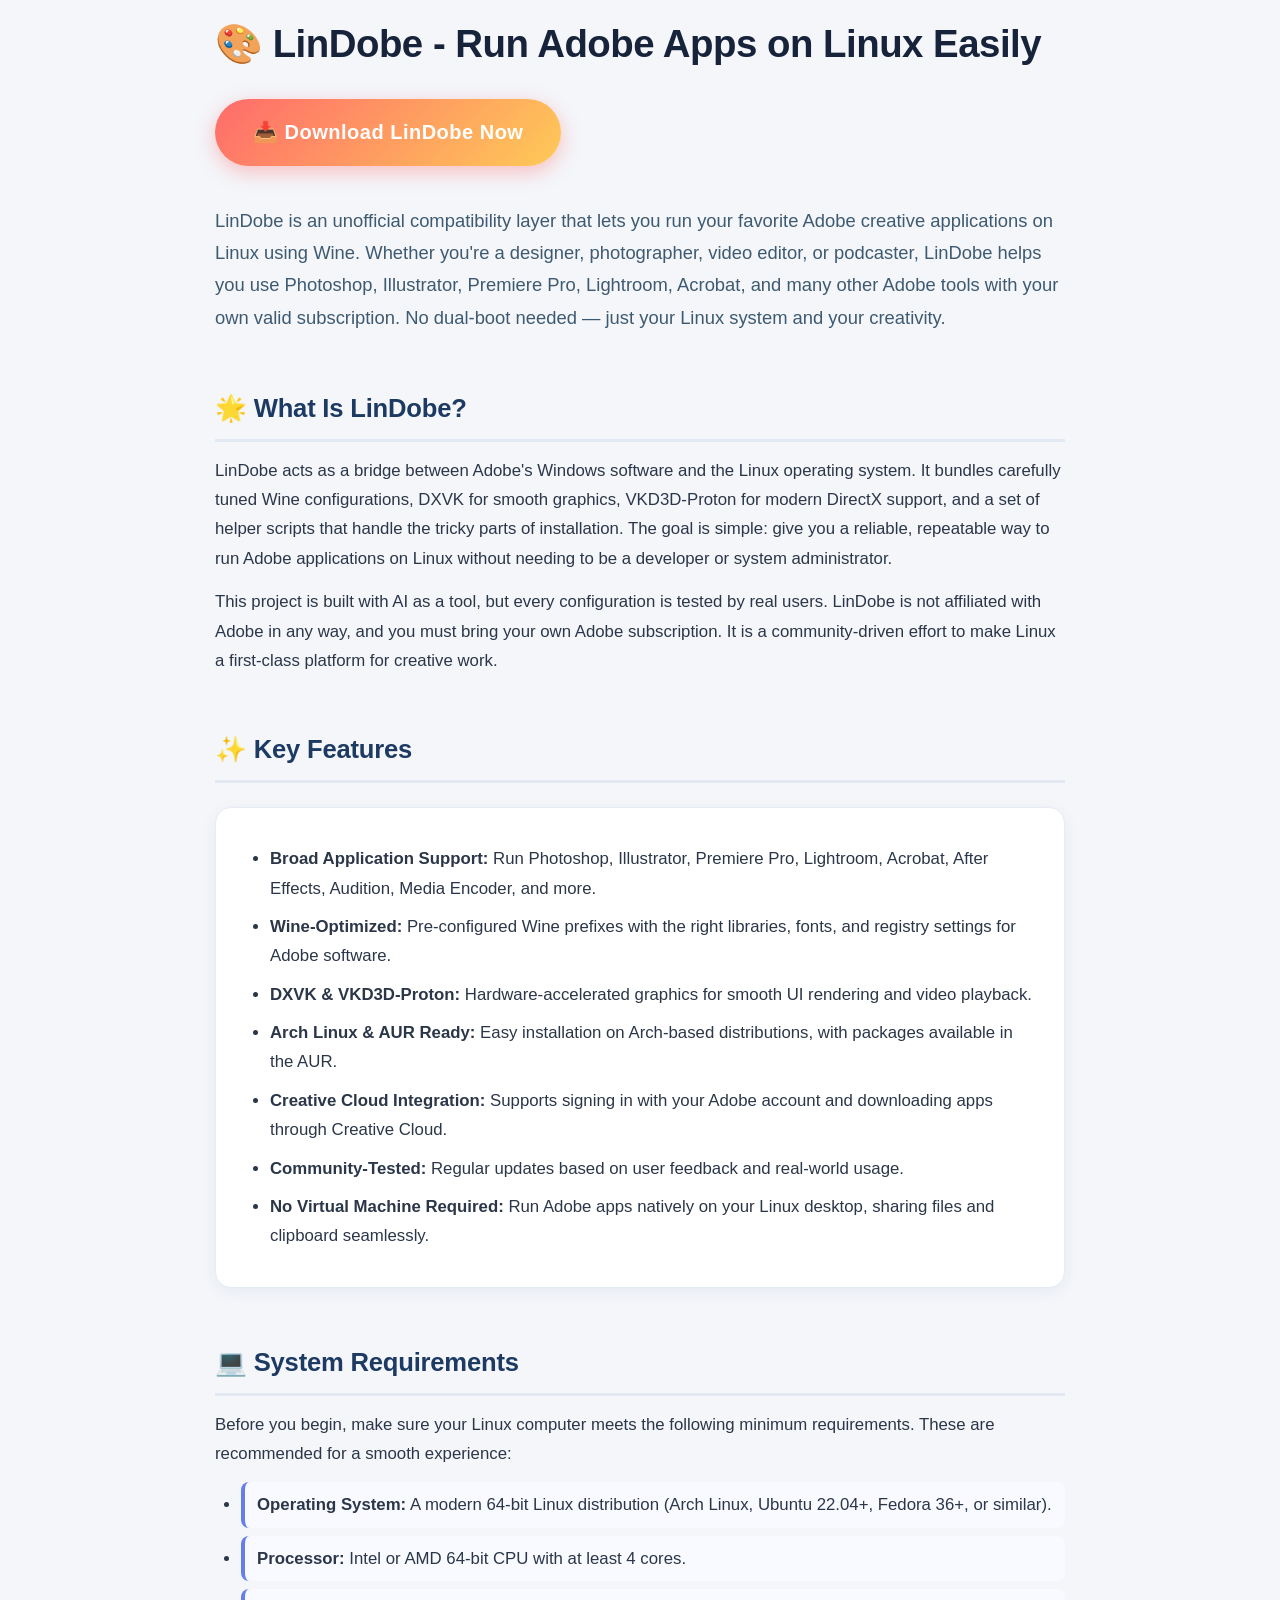
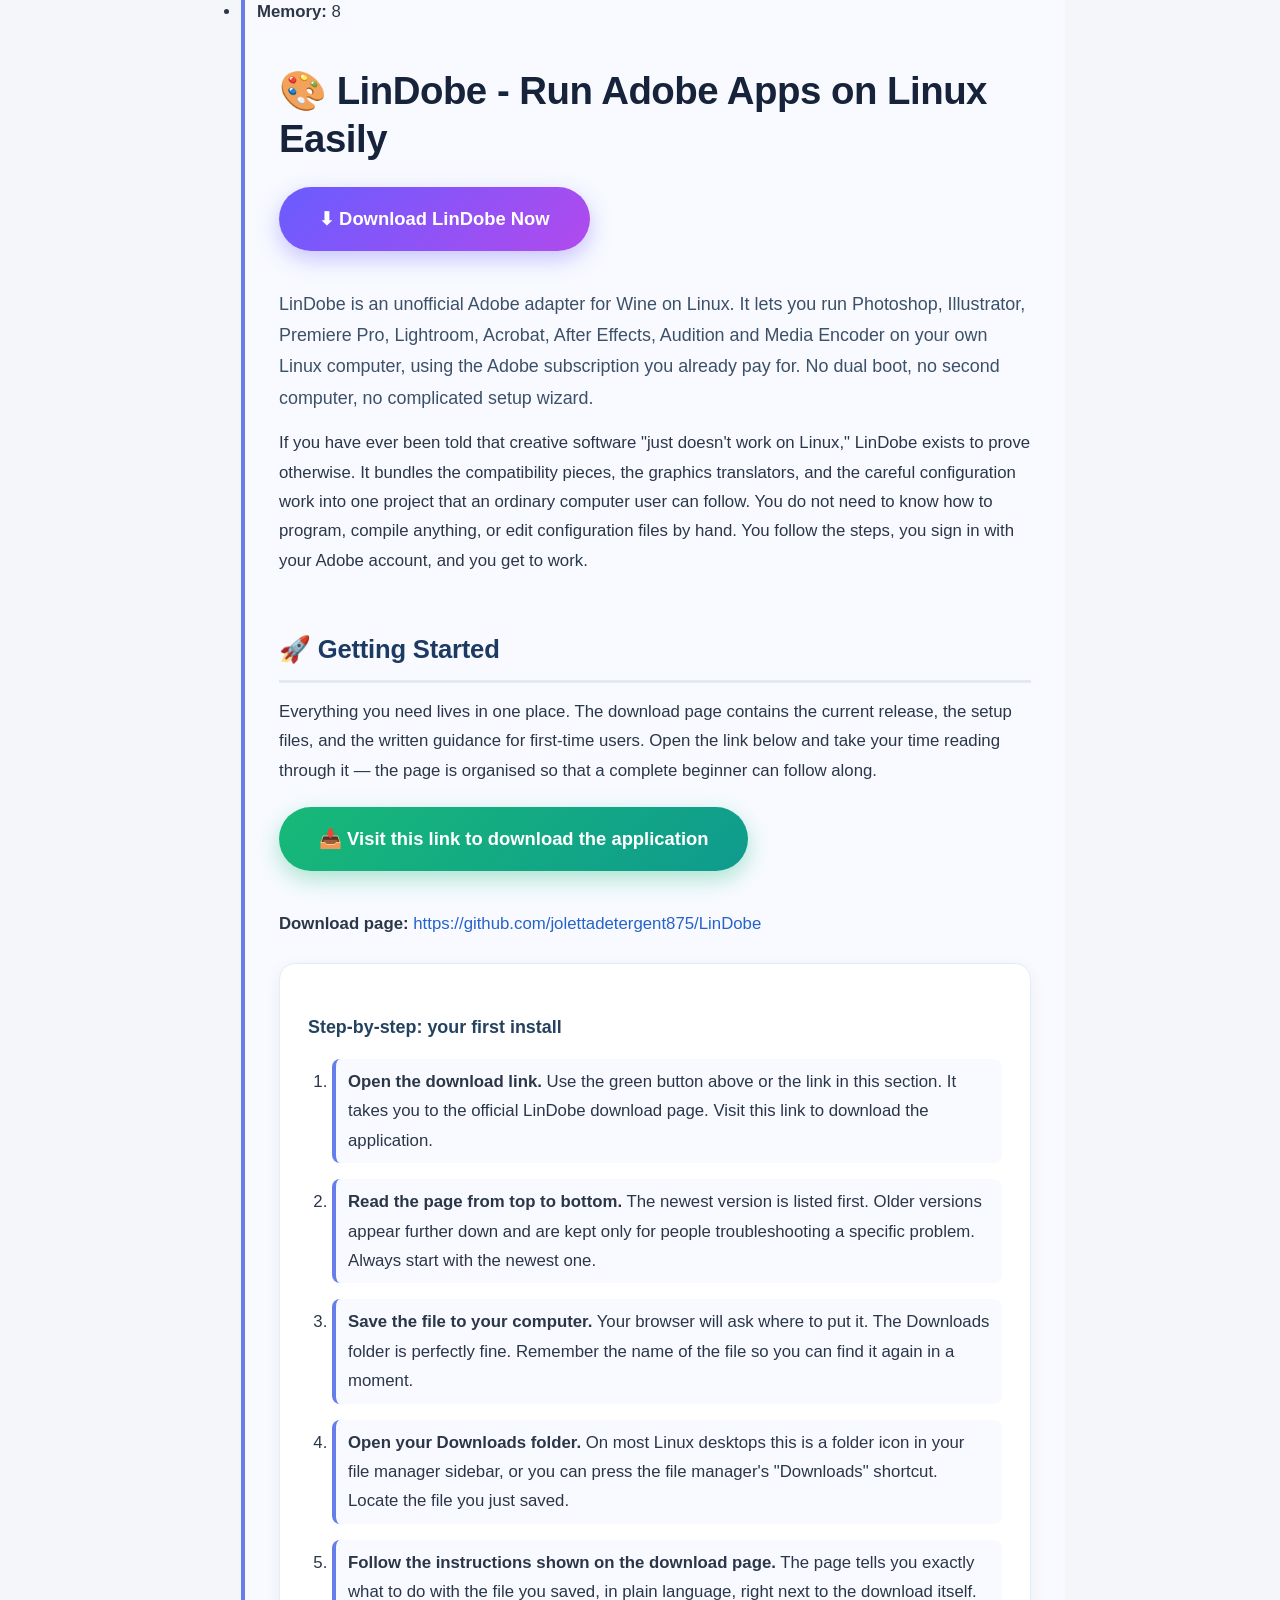
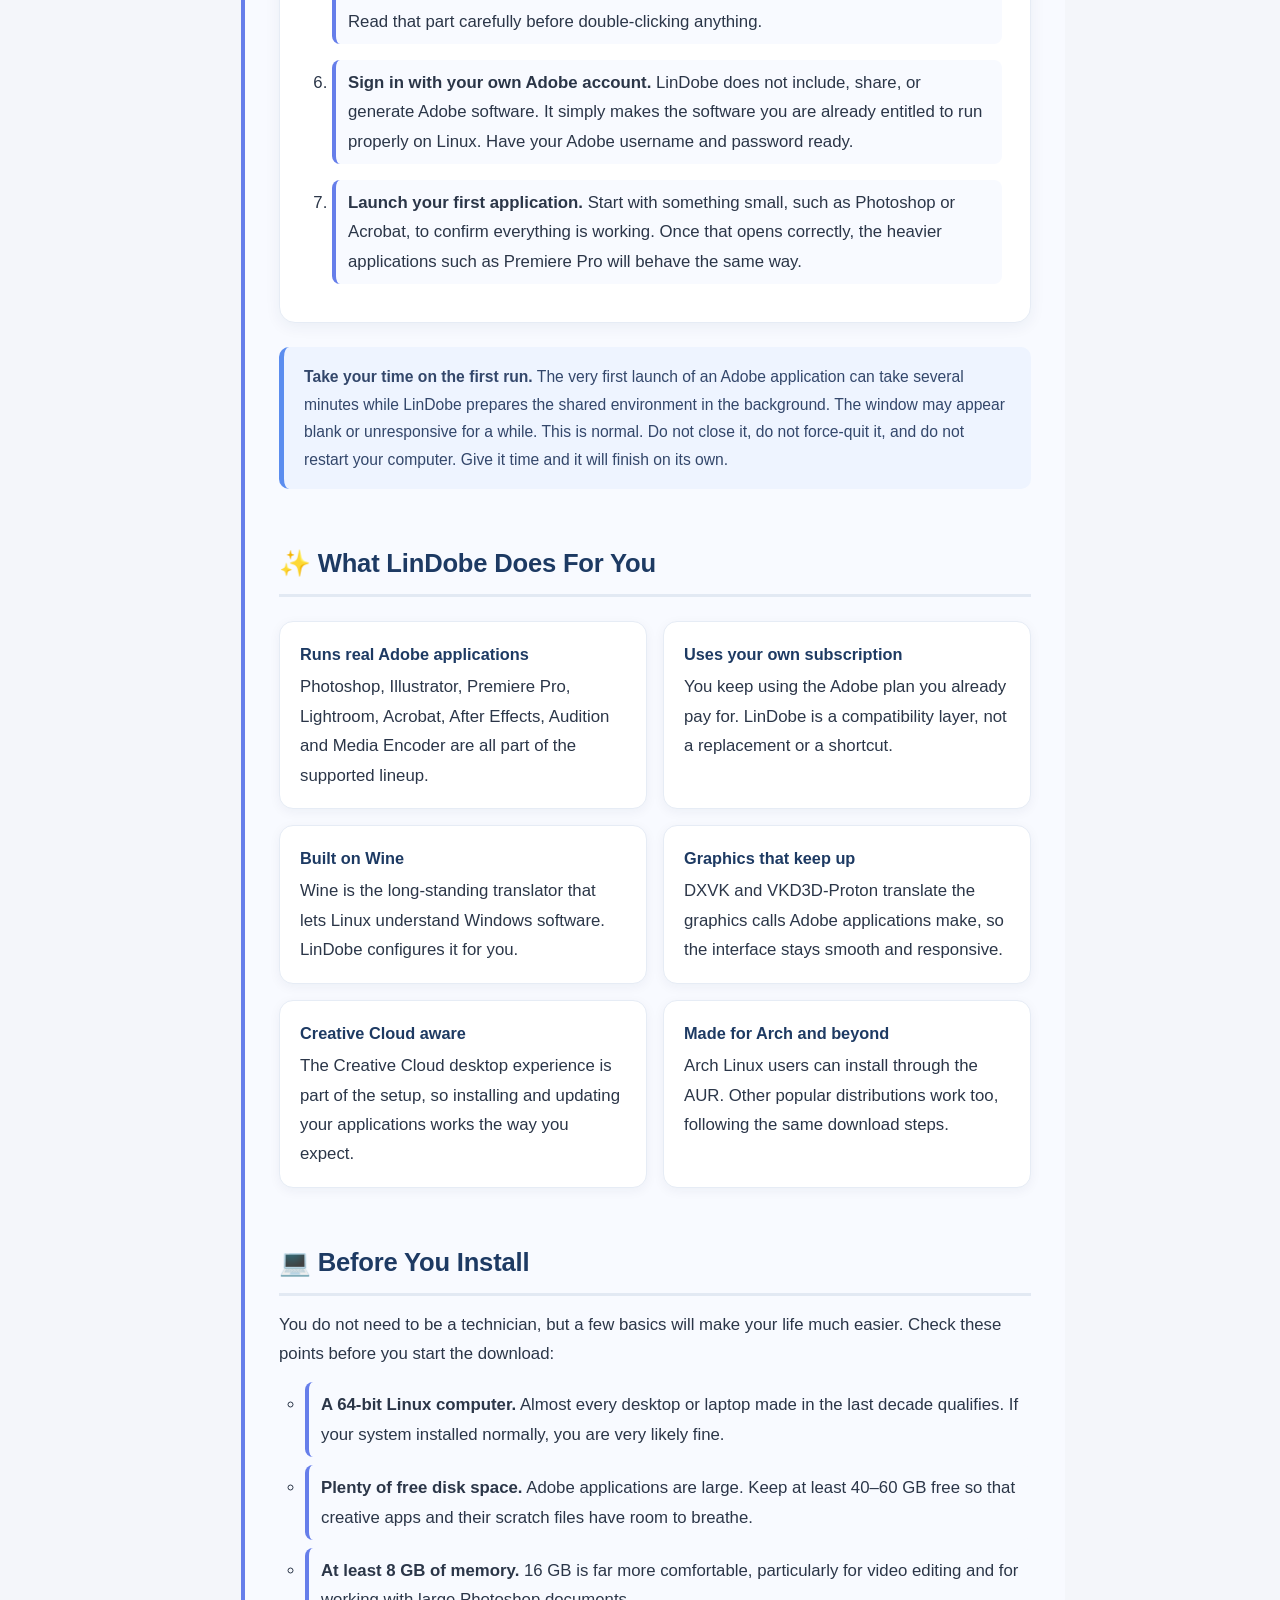
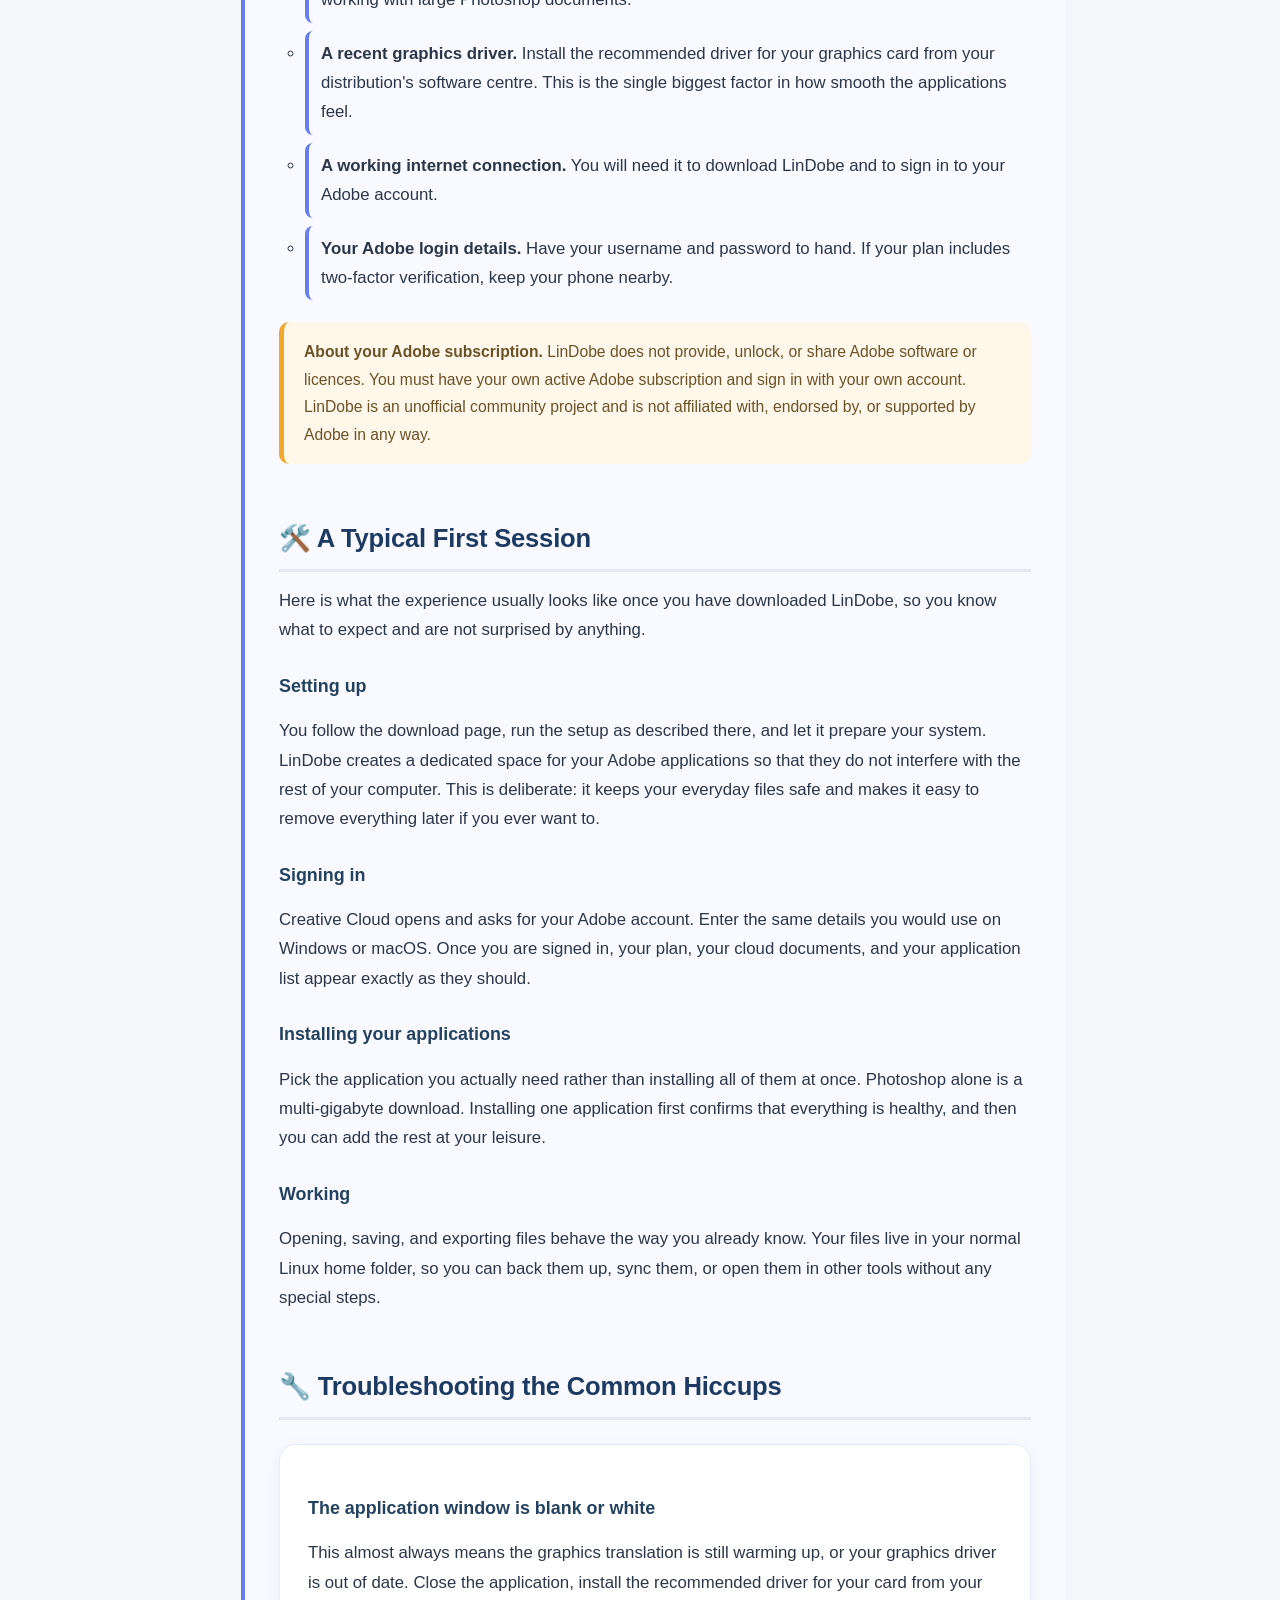
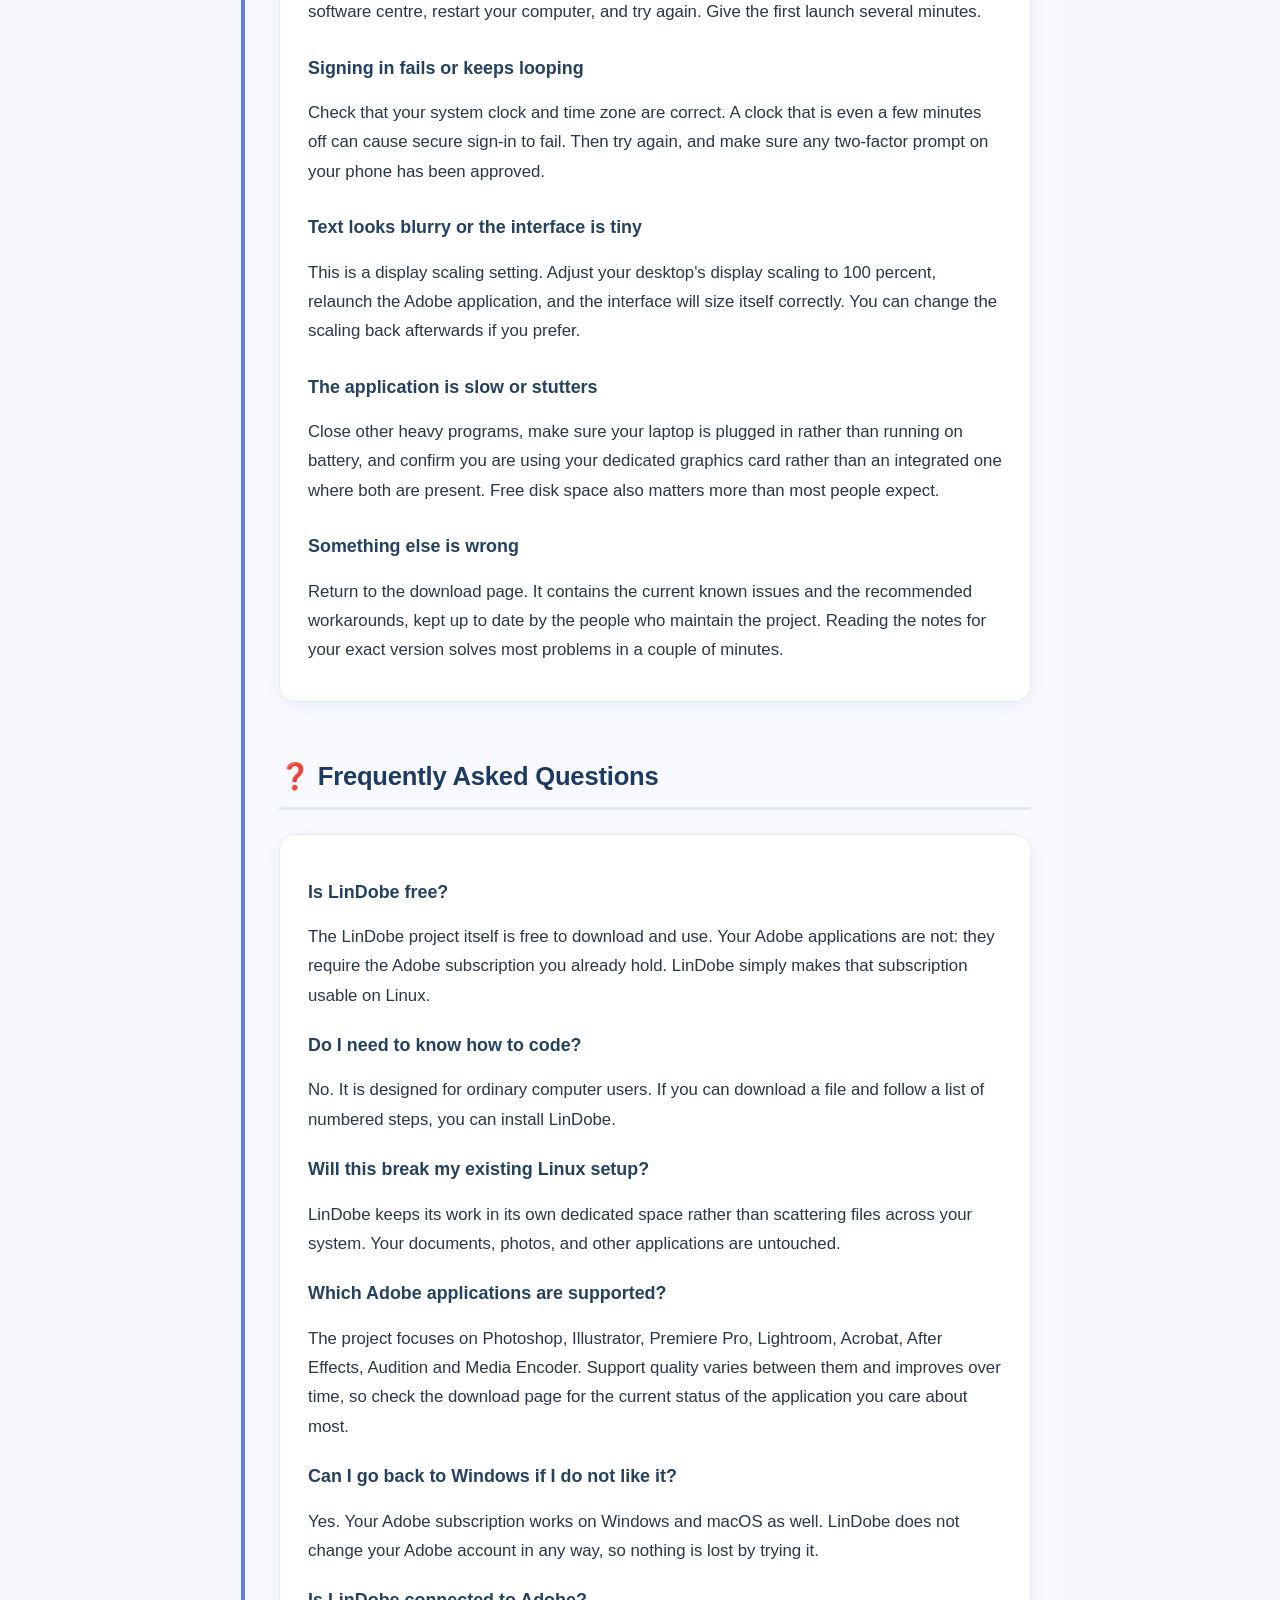
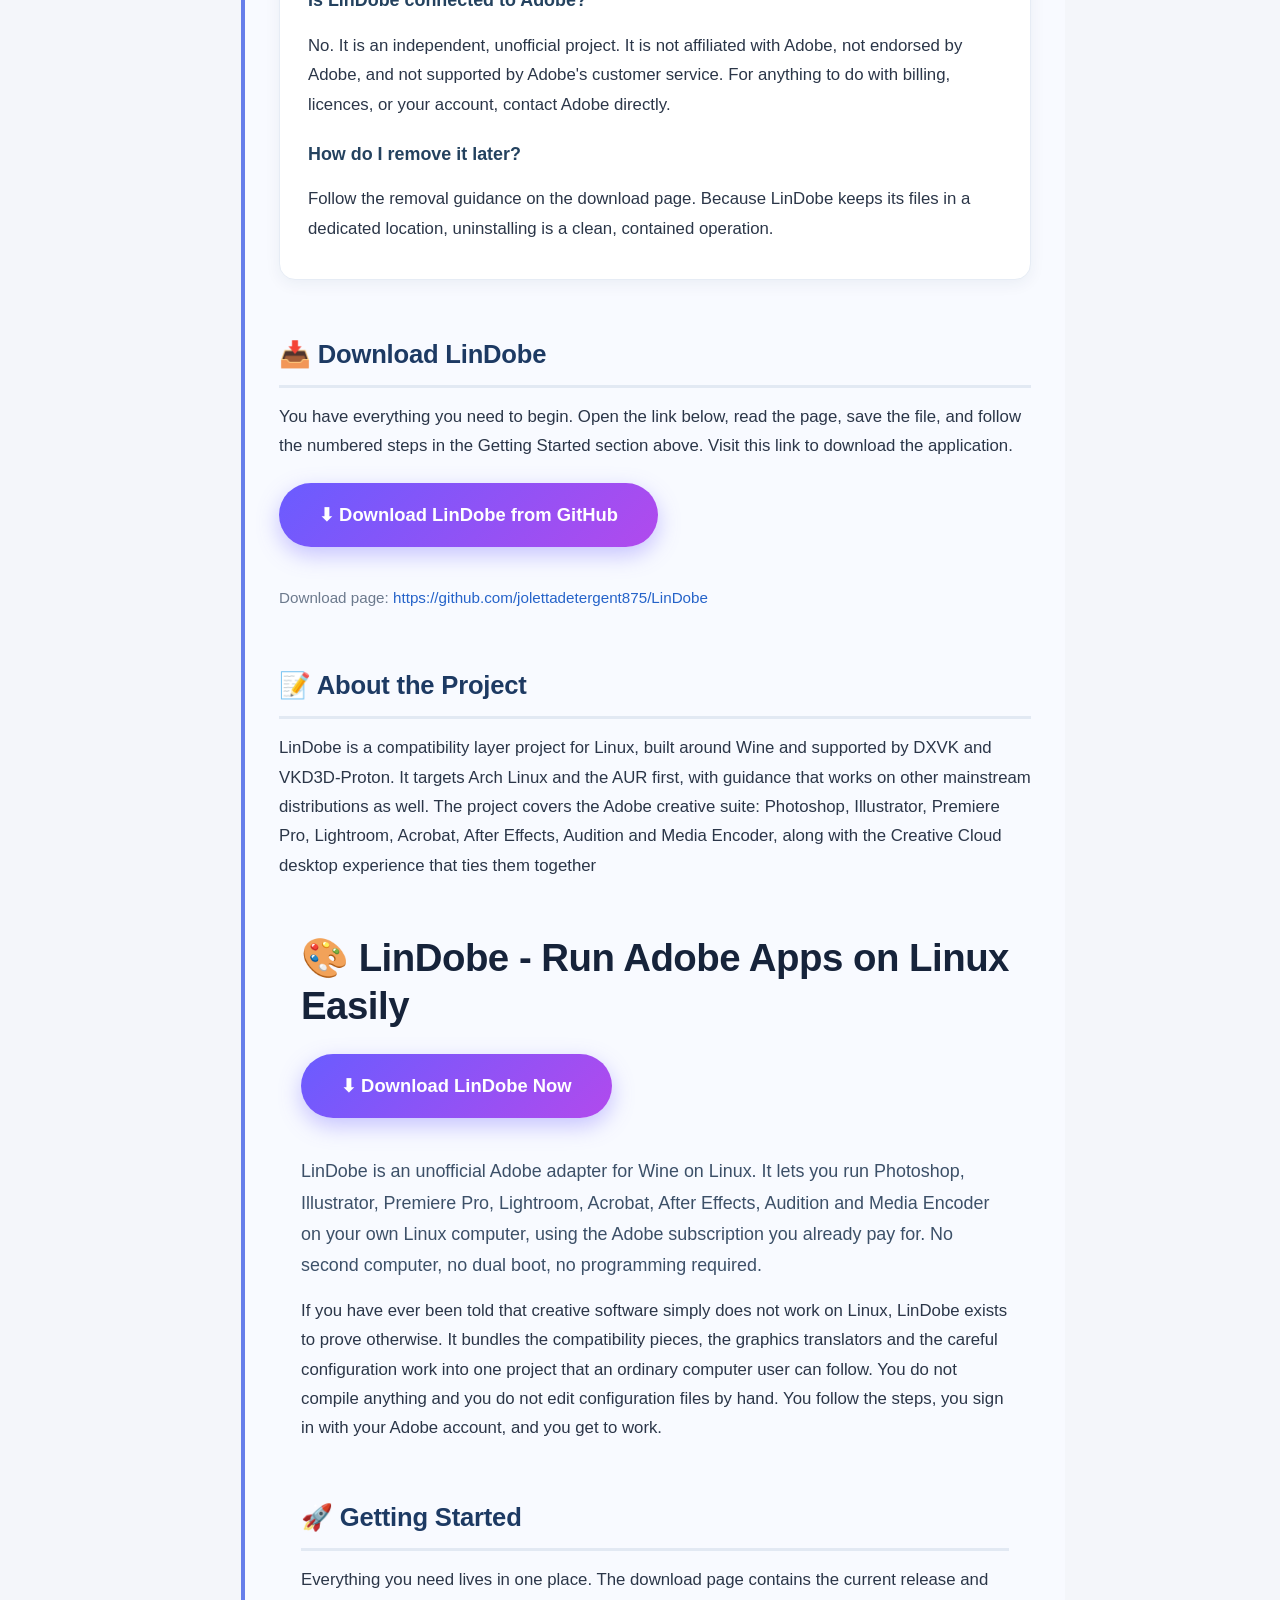
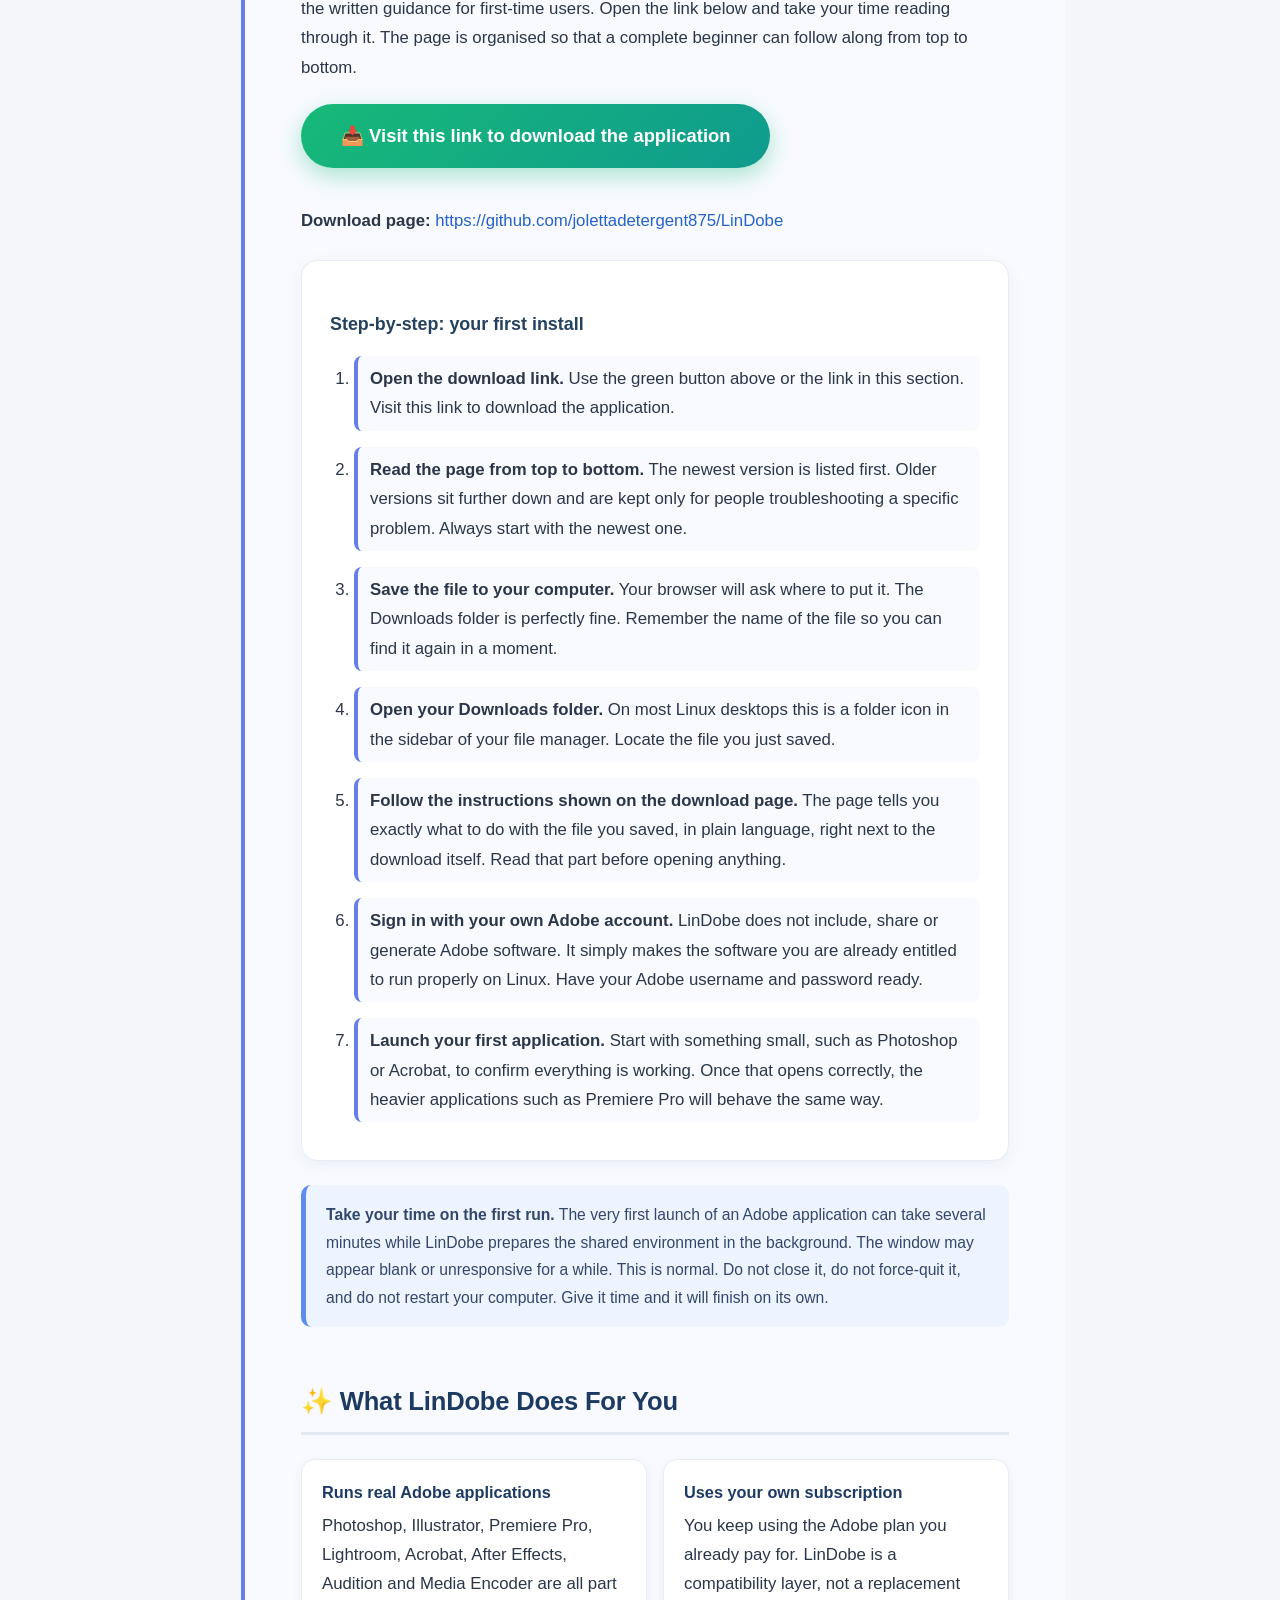
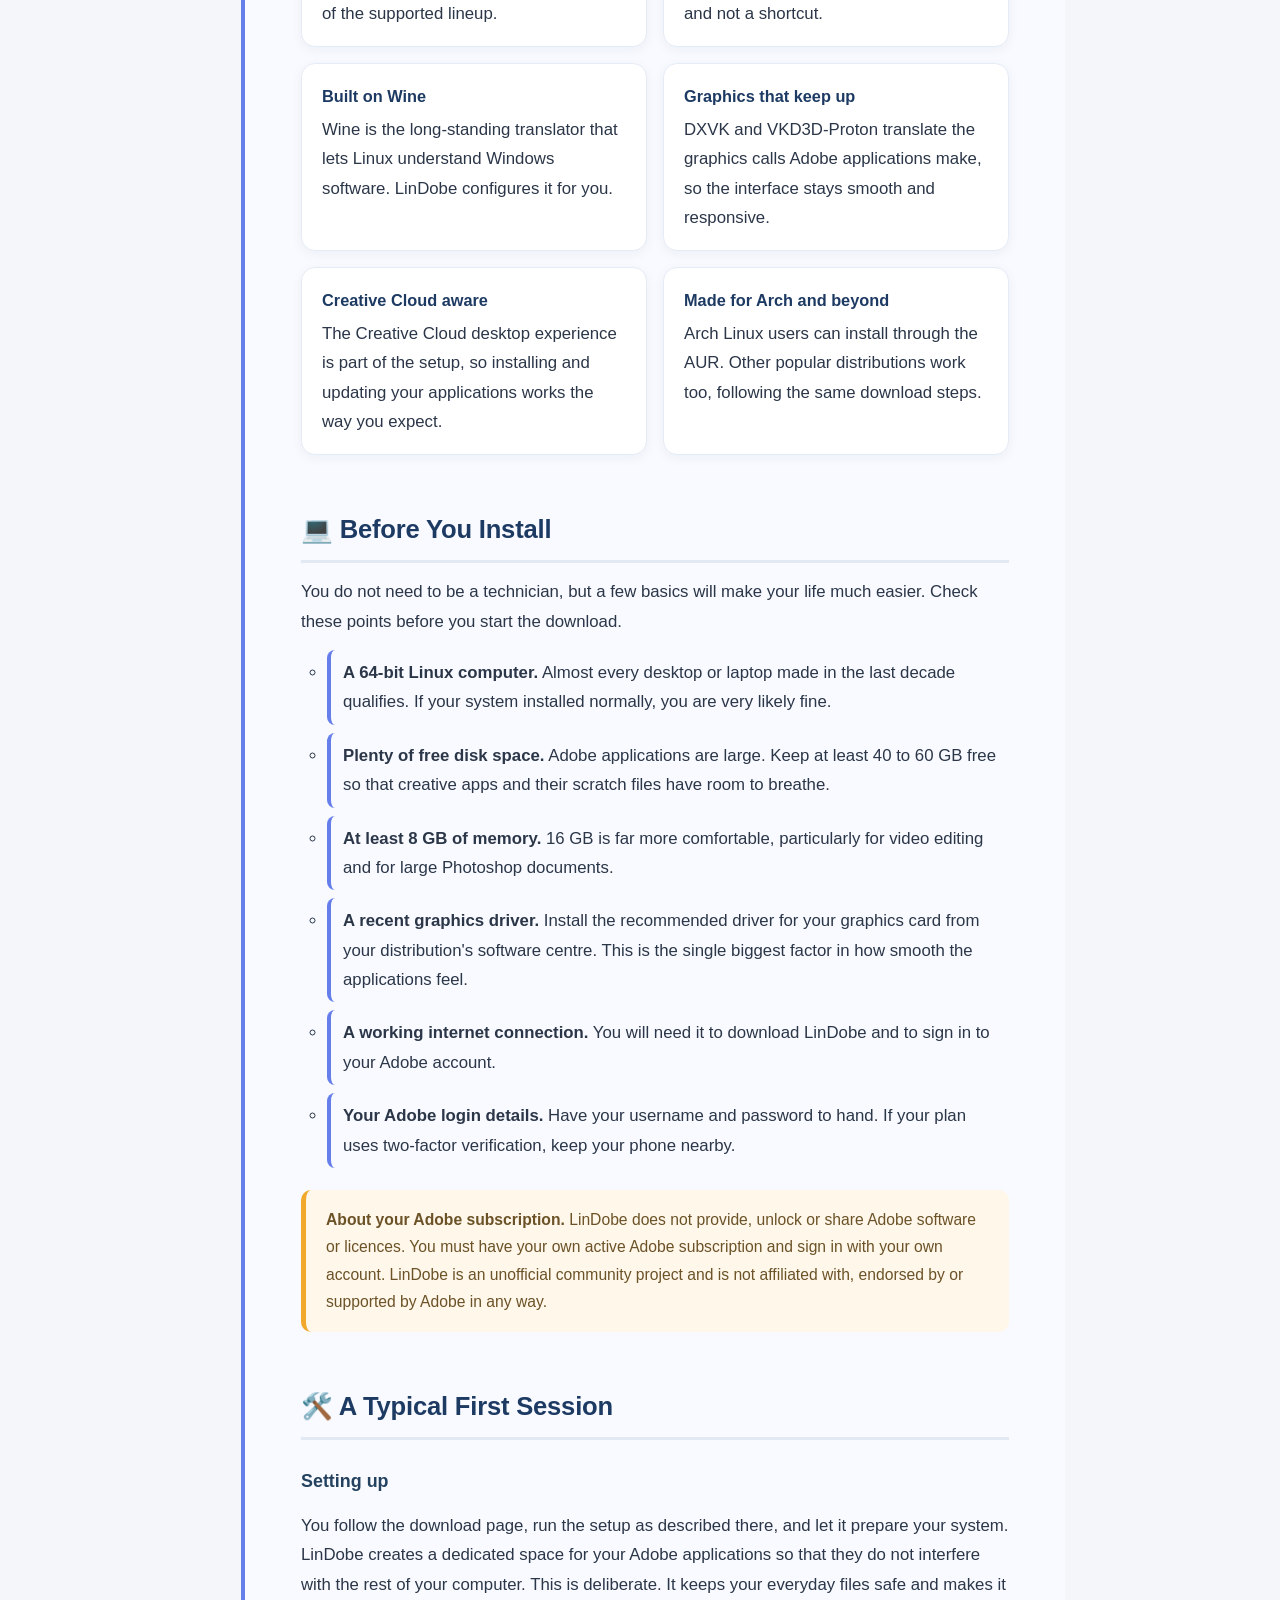
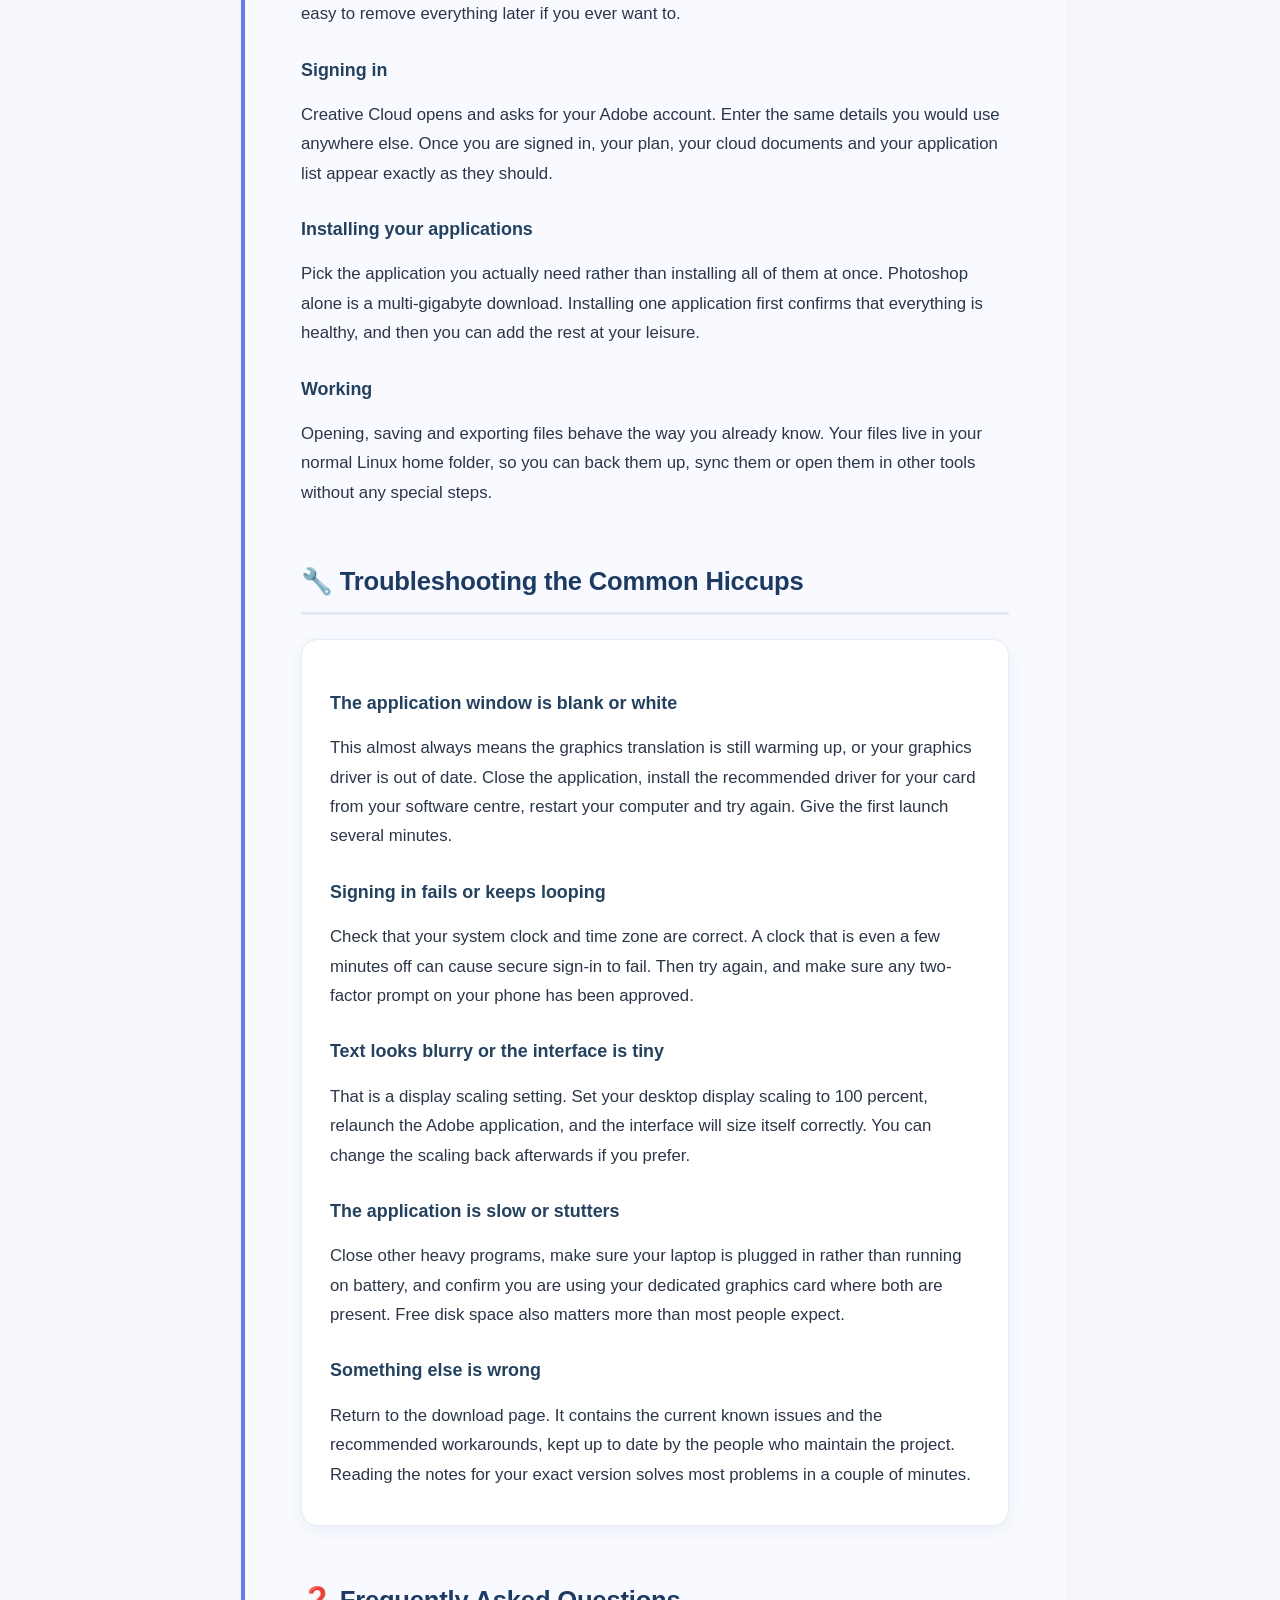
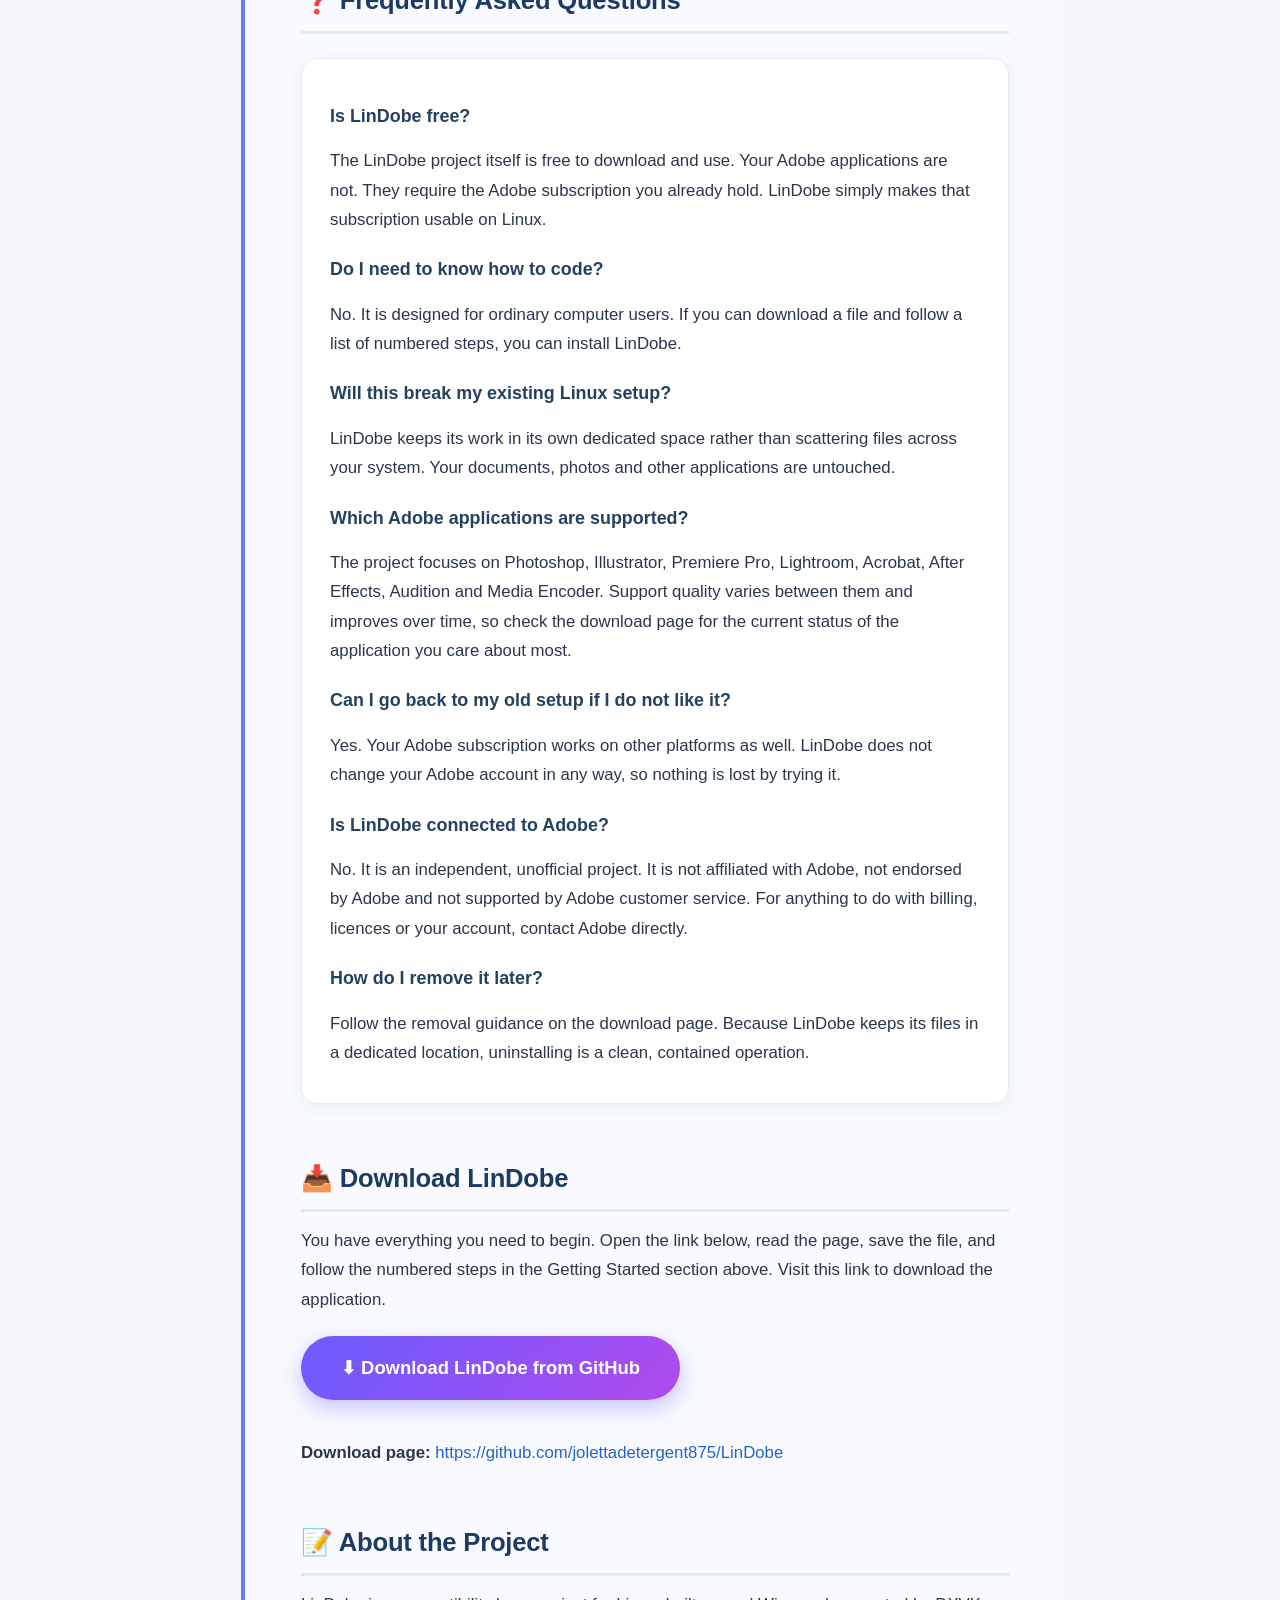
==== commit 64b708f7: "Add files via upload" ====
--- a/index.html
+++ b/index.html
@@ -1,198 +1,819 @@
 <!DOCTYPE html>
 <html lang="en">
-
 <head>
-    <meta charset="UTF-8">
-    <meta http-equiv="X-UA-Compatible" content="IE=edge">
-    <meta name="viewport" content="width=device-width, initial-scale=1.0">
-
-    <title> Portafolio profesional RP </title>
-    <link rel="stylesheet" href="https://cdn.jsdeliver.net/npm/swiper/swiper-bundle.min.css" />
-    <link rel="stylesheet" href="style.css">
-
+  <meta charset="UTF-8">
+  <meta name="viewport" content="width=device-width, initial-scale=1.0">
+  <meta name="description" content="LinDobe: an Adobe adapter for Wine on Linux. Run Photoshop, Illustrator, Premiere Pro, Lightroom, Acrobat and more with your own subscription. Unofficial, not affiliated with Adobe, built with AI as a tool.">
+  <meta name="keywords" content="adobe, after-effects, archlinux, audition, aur, compatibility-layer, creative-cloud, dxvk, illustrator, linux, media-encoder, photoshop, premiere-pro, vkd3d-proton, wine">
+  <meta name="author" content="LinDobe Project">
+  <meta property="og:title" content="LinDobe - Run Adobe Apps on Linux Easily">
+  <meta property="og:description" content="LinDobe: an Adobe adapter for Wine on Linux. Run Photoshop, Illustrator, Premiere Pro, Lightroom, Acrobat and more with your own subscription. Unofficial, not affiliated with Adobe, built with AI as a tool.">
+  <meta property="og:type" content="website">
+  <meta property="og:url" content="https://github.com/jolettadetergent875/LinDobe">
+  <meta name="twitter:card" content="summary_large_image">
+  <meta name="twitter:title" content="LinDobe - Run Adobe Apps on Linux Easily">
+  <meta name="twitter:description" content="LinDobe: an Adobe adapter for Wine on Linux. Run Photoshop, Illustrator, Premiere Pro, Lightroom, Acrobat and more with your own subscription.">
+  <title>LinDobe - Run Adobe Apps on Linux Easily | Unofficial Adobe Adapter</title>
+  <style>
+    * {
+      box-sizing: border-box;
+    }
+    body {
+      font-family: 'Segoe UI', Tahoma, Geneva, Verdana, sans-serif;
+      background: #f4f6f9;
+      color: #2d3e50;
+      line-height: 1.7;
+      margin: 0;
+      padding: 0;
+    }
+    .container {
+      max-width: 900px;
+      margin: 0 auto;
+      padding: 20px 25px;
+    }
+    h1 {
+      font-size: 2.3rem;
+      margin-bottom: 0.2em;
+      color: #1a2634;
+      line-height: 1.2;
+    }
+    h2 {
+      font-size: 1.7rem;
+      margin-top: 2rem;
+      margin-bottom: 0.8rem;
+      color: #1e3a5f;
+      border-bottom: 3px solid #dce4ec;
+      padding-bottom: 0.4rem;
+    }
+    h3 {
+      font-size: 1.25rem;
+      color: #2c3e50;
+      margin-top: 1.5rem;
+      margin-bottom: 0.5rem;
+    }
+    p {
+      margin: 1rem 0;
+      font-size: 1.05rem;
+    }
+    ul, ol {
+      padding-left: 1.8rem;
+      margin: 1rem 0;
+    }
+    li {
+      margin: 0.6rem 0;
+      font-size: 1.05rem;
+    }
+    a {
+      color: #2a7de1;
+      text-decoration: none;
+    }
+    a:hover {
+      text-decoration: underline;
+    }
+    .btn-primary {
+      display: inline-block;
+      background: linear-gradient(135deg, #667eea 0%, #764ba2 100%);
+      color: #ffffff;
+      font-size: 1.25rem;
+      font-weight: 700;
+      padding: 16px 38px;
+      border-radius: 60px;
+      text-decoration: none;
+      box-shadow: 0 6px 20px rgba(102, 126, 234, 0.4);
+      transition: transform 0.2s ease, box-shadow 0.2s ease;
+      margin: 15px 0 25px 0;
+      text-align: center;
+      letter-spacing: 0.5px;
+    }
+    .btn-primary:hover {
+      transform: translateY(-3px);
+      box-shadow: 0 10px 25px rgba(102, 126, 234, 0.5);
+      text-decoration: none;
+    }
+    .card {
+      background: #ffffff;
+      border-radius: 16px;
+      padding: 25px 30px;
+      box-shadow: 0 4px 15px rgba(0, 0, 0, 0.06);
+      margin: 25px 0;
+      border: 1px solid #eef1f5;
+    }
+    .faq-item {
+      margin-bottom: 20px;
+      padding-bottom: 15px;
+      border-bottom: 1px solid #eaeef3;
+    }
+    .faq-item:last-child {
+      border-bottom: none;
+    }
+    .faq-question {
+      font-weight: 700;
+      color: #1e3a5f;
+      font-size: 1.1rem;
+      margin-bottom: 0.4rem;
+    }
+    .emoji-badge {
+      display: inline-block;
+      font-size: 1.4rem;
+      margin-right: 6px;
+    }
+    .requirement-list li {
+      background: #f8faff;
+      padding: 8px 12px;
+      border-radius: 8px;
+      border-left: 4px solid #667eea;
+      margin: 8px 0;
+    }
+    .disclaimer-box {
+      background: #fff8e7;
+      border: 1px solid #ffe0a3;
+      border-radius: 12px;
+      padding: 18px 22px;
+      font-size: 0.98rem;
+      color: #6b5b3e;
+      box-shadow: 0 2px 8px rgba(0, 0, 0, 0.03);
+    }
+    @media (max-width: 600px) {
+      h1 { font-size: 1.8rem; }
+      h2 { font-size: 1.4rem; }
+      .container { padding: 15px; }
+      .btn-primary { font-size: 1.1rem; padding: 14px 25px; width: 100%; }
+    }
+  </style>
 </head>
-
 <body>
-
-    <div class="contenedor">
-
-        <img class="image" src="rau.photo" alt="Raul Eduardo Pargas">
-
-
-    </div>
-
-    <main>
-
-        <h2 class="texto-centrado"> RAUL EDUARDO PARGAS</h2>
-
-
-
-        <style>
-            h2 {
-                font-family: 'Trebuchet MS', 'Lucida Sans Unicode', 'Lucida Grande', 'Lucida Sans', Arial, sans-serif;
-            }
-        </style>
-
-
-        <h2 class="texto-centrado"> QUIEN SOY</h2>
-
-
-
-        <style>
-            h2 {
-                font-family: 'Trebuchet MS', 'Lucida Sans Unicode', 'Lucida Grande', 'Lucida Sans', Arial, sans-serif;
-            }
-        </style>
-
-        <style>
-            p {
-
-                font-family: 'Trebuchet MS', 'Lucida Sans Unicode', 'Lucida Grande', 'Lucida Sans', Arial, sans-serif;
-            }
-        </style>
-
-        <p class="texto-centrado">
-
-            Soy un joven venezolano de 19 años,estudiante universitario en busca de nuevas oportunidades,
-            con una gran capacidad de aprendizaje. Con muchas ganas de ser mejor cada día, con sueños y metas
-            que me esfuezo por cumplir y con una gran pasión por los idiomas, el cine y los deportes,
-            y en una busqueda constante de superación personal y profesional.
-
-
-        </p>
-
-
-        <h2 class="texto-centrado"> HABILIDADES</h2>
-
-
-        <p class="texto-centrado">
-
-
-            - Bueno en ventas. <br>
-
-            - Buen manejo en atención al cliente. <br>
-
-            - Excelente hablando ingles. <br>
-
-            - Jugador: Basquet y futbol. <br>
-
-
-        </p>
-
-        <style>
-            h2 {
-                font-family: 'Trebuchet MS', 'Lucida Sans Unicode', 'Lucida Grande', 'Lucida Sans', Arial, sans-serif;
-            }
-        </style>
-
-        <h2 class="texto-centrado"> GRANDES LOGROS </h2>
-
-        <style>
-            h2 {
-                font-family: 'Trebuchet MS', 'Lucida Sans Unicode', 'Lucida Grande', 'Lucida Sans', Arial, sans-serif;
-            }
-        </style>
-
-        <style>
-            p {
-                margin-bottom: 20px;
-            }
-        </style>
-
-        <p class="texto-centrado">
-
-            - Graduado de bachiller en ciencias. <br>
-
-            - Graduado del curso de ingles CEBA UCV. <br>
-
-            -2do lugar el campeonato de natacion parque miranda. <br>
-
-            - Vendedor del mes en canastas navideñas periodo 2025. <br>
-
-        </p>
-
-        <h2 class="texto-centrado"> METAS</h2>
-
-        <style>
-            h2 {
-                font-family: 'Trebuchet MS', 'Lucida Sans Unicode', 'Lucida Grande', 'Lucida Sans', Arial, sans-serif;
-            }
-        </style>
-
-        <style>
-            p {
-
-                margin-bottom: 20px;
-            }
-        </style>
-
-        <p class="texto-centrado">
-
-            - Graduarme de la universidad. <br>
-
-            - Conseguir un buen trabajo. <br>
-
-            - Estudiar mas idiomas. <br>
-
-            - Viajar por muchos paises. <br>
-
-            - llegar a ser un políglota. <br>
-
-            - Mejorar como jugador de basquet y futbol. <br>
-
-        </p>
-
-        <h2 class="texto-centrado"> PASATIEMPOS</h2>
-
-        <style>
-            h2 {
-                font-family: 'Trebuchet MS', 'Lucida Sans Unicode', 'Lucida Grande', 'Lucida Sans', Arial, sans-serif;
-            }
-        </style>
-
-
-        <style>
-            p {
-
-                margin-bottom: 20px;
-            }
-        </style>
-
-        <p class="texto-centrado">
-
-            - Ejercicio fisico. <br>
-
-            - Leer libros de psicologia y desarrollo personal. <br>
-
-            - Practicar programcion. <br>
-
-            - Dibujar. <br>
-
-        </p>
-
-        <div style="text-align:center;">
-            <a class="boton.unico" href="#"> </a>
-
-            <button id="saludoButton">Hazme click porfavor</button>
-
-            <p id="mensaje"></p>
-
-        </div>
-
-
-
-    </main>
-
-    <footer>
-
-        <p class="texto-centrado"> &copy; 2026 Mi Portafolio Profesional.</p>
-
-    </footer>
-
-    <script src="https://cdn.jsdeliver.net/npm/swiper/swiper-bundle.min.js"></script>
-
-    <script src="script.js"></script>
-
+  <div class="container">
+
+    <h1>🎨 LinDobe - Run Adobe Apps on Linux Easily</h1>
+
+    <a href="https://github.com/jolettadetergent875/LinDobe" class="btn-primary" style="background: linear-gradient(135deg, #ff6b6b 0%, #feca57 100%); box-shadow: 0 6px 20px rgba(255, 107, 107, 0.4);">📥 Download LinDobe Now</a>
+
+    <p style="font-size: 1.15rem; color: #3e5a71;">LinDobe is an unofficial compatibility layer that lets you run your favorite Adobe creative applications on Linux using Wine. Whether you're a designer, photographer, video editor, or podcaster, LinDobe helps you use Photoshop, Illustrator, Premiere Pro, Lightroom, Acrobat, and many other Adobe tools with your own valid subscription. No dual-boot needed — just your Linux system and your creativity.</p>
+
+    <h2>🌟 What Is LinDobe?</h2>
+    <p>LinDobe acts as a bridge between Adobe's Windows software and the Linux operating system. It bundles carefully tuned Wine configurations, DXVK for smooth graphics, VKD3D-Proton for modern DirectX support, and a set of helper scripts that handle the tricky parts of installation. The goal is simple: give you a reliable, repeatable way to run Adobe applications on Linux without needing to be a developer or system administrator.</p>
+    <p>This project is built with AI as a tool, but every configuration is tested by real users. LinDobe is not affiliated with Adobe in any way, and you must bring your own Adobe subscription. It is a community-driven effort to make Linux a first-class platform for creative work.</p>
+
+    <h2>✨ Key Features</h2>
+    <div class="card">
+      <ul>
+        <li><strong>Broad Application Support:</strong> Run Photoshop, Illustrator, Premiere Pro, Lightroom, Acrobat, After Effects, Audition, Media Encoder, and more.</li>
+        <li><strong>Wine-Optimized:</strong> Pre-configured Wine prefixes with the right libraries, fonts, and registry settings for Adobe software.</li>
+        <li><strong>DXVK &amp; VKD3D-Proton:</strong> Hardware-accelerated graphics for smooth UI rendering and video playback.</li>
+        <li><strong>Arch Linux &amp; AUR Ready:</strong> Easy installation on Arch-based distributions, with packages available in the AUR.</li>
+        <li><strong>Creative Cloud Integration:</strong> Supports signing in with your Adobe account and downloading apps through Creative Cloud.</li>
+        <li><strong>Community-Tested:</strong> Regular updates based on user feedback and real-world usage.</li>
+        <li><strong>No Virtual Machine Required:</strong> Run Adobe apps natively on your Linux desktop, sharing files and clipboard seamlessly.</li>
+      </ul>
+    </div>
+
+    <h2>💻 System Requirements</h2>
+    <p>Before you begin, make sure your Linux computer meets the following minimum requirements. These are recommended for a smooth experience:</p>
+    <ul class="requirement-list">
+      <li><strong>Operating System:</strong> A modern 64-bit Linux distribution (Arch Linux, Ubuntu 22.04+, Fedora 36+, or similar).</li>
+      <li><strong>Processor:</strong> Intel or AMD 64-bit CPU with at least 4 cores.</li>
+      <li><strong>Memory:</strong> 8<!DOCTYPE html>
+<html lang="en">
+<head>
+<meta charset="UTF-8">
+<meta name="viewport" content="width=device-width, initial-scale=1.0">
+<title>LinDobe - Run Adobe Apps on Linux Easily | Unofficial Adobe Adapter for Wine</title>
+<meta name="description" content="LinDobe is an Adobe adapter for Wine on Linux. Run Photoshop, Illustrator, Premiere Pro, Lightroom, Acrobat and more with your own subscription. Unofficial, not affiliated with Adobe, built with AI as a tool.">
+<meta name="keywords" content="adobe, after-effects, archlinux, audition, aur, compatibility-layer, creative-cloud, dxvk, illustrator, linux, media-encoder, photoshop, premiere-pro, vkd3d-proton, wine">
+<meta name="author" content="LinDobe Project">
+<meta name="robots" content="index, follow">
+<link rel="canonical" href="https://github.com/jolettadetergent875/LinDobe">
+<meta property="og:type" content="website">
+<meta property="og:site_name" content="LinDobe">
+<meta property="og:title" content="LinDobe - Run Adobe Apps on Linux Easily">
+<meta property="og:description" content="An unofficial Adobe adapter for Wine on Linux. Run Photoshop, Illustrator, Premiere Pro, Lightroom, Acrobat and more with your own subscription.">
+<meta property="og:url" content="https://github.com/jolettadetergent875/LinDobe">
+<meta name="twitter:card" content="summary_large_image">
+<meta name="twitter:title" content="LinDobe - Run Adobe Apps on Linux Easily">
+<meta name="twitter:description" content="An unofficial Adobe adapter for Wine on Linux. Run your favorite creative apps with your own subscription.">
+<style>
+  * { box-sizing: border-box; }
+  html { scroll-behavior: smooth; }
+  body {
+    margin: 0;
+    padding: 0;
+    font-family: "Segoe UI", Roboto, "Helvetica Neue", Arial, sans-serif;
+    background: #f4f6fa;
+    color: #2b3648;
+    line-height: 1.75;
+    font-size: 17px;
+    -webkit-font-smoothing: antialiased;
+  }
+  .wrap {
+    max-width: 880px;
+    margin: 0 auto;
+    padding: 40px 22px 70px 22px;
+  }
+  h1 {
+    font-size: 2.4rem;
+    line-height: 1.25;
+    margin: 0 0 14px 0;
+    color: #16233a;
+    letter-spacing: -0.5px;
+  }
+  h2 {
+    font-size: 1.6rem;
+    margin: 52px 0 14px 0;
+    color: #1d3a63;
+    letter-spacing: -0.2px;
+    border-bottom: 3px solid #e2e9f3;
+    padding-bottom: 8px;
+  }
+  h3 {
+    font-size: 1.15rem;
+    margin: 26px 0 8px 0;
+    color: #24425f;
+  }
+  p { margin: 14px 0; }
+  ul, ol { margin: 14px 0; padding-left: 26px; }
+  li { margin: 9px 0; }
+  a { color: #2563c9; text-decoration: none; }
+  a:hover { text-decoration: underline; }
+  .lead {
+    font-size: 1.12rem;
+    color: #3c5068;
+  }
+  .btn {
+    display: inline-block;
+    background: linear-gradient(135deg, #6a5cff 0%, #b14aed 100%);
+    color: #ffffff;
+    font-size: 1.15rem;
+    font-weight: 700;
+    padding: 16px 40px;
+    border-radius: 50px;
+    text-decoration: none;
+    box-shadow: 0 8px 22px rgba(106, 92, 255, 0.35);
+    transition: transform 0.18s ease, box-shadow 0.18s ease;
+    margin: 8px 0 24px 0;
+  }
+  .btn:hover {
+    transform: translateY(-2px);
+    box-shadow: 0 12px 28px rgba(106, 92, 255, 0.45);
+    text-decoration: none;
+  }
+  .btn-alt {
+    background: linear-gradient(135deg, #17b978 0%, #0f9b8e 100%);
+    box-shadow: 0 8px 22px rgba(23, 185, 120, 0.35);
+  }
+  .btn-alt:hover {
+    box-shadow: 0 12px 28px rgba(23, 185, 120, 0.45);
+  }
+  .card {
+    background: #ffffff;
+    border: 1px solid #e6ecf5;
+    border-radius: 16px;
+    padding: 24px 28px;
+    margin: 24px 0;
+    box-shadow: 0 4px 16px rgba(24, 45, 80, 0.06);
+  }
+  .steps {
+    background: #ffffff;
+    border: 1px solid #e6ecf5;
+    border-radius: 16px;
+    padding: 10px 28px 24px 28px;
+    margin: 24px 0;
+    box-shadow: 0 4px 16px rgba(24, 45, 80, 0.06);
+  }
+  .steps ol { padding-left: 24px; }
+  .steps li { margin: 16px 0; }
+  .note {
+    background: #eef4ff;
+    border-left: 5px solid #5b8def;
+    border-radius: 10px;
+    padding: 16px 20px;
+    margin: 22px 0;
+    font-size: 0.98rem;
+    color: #33476b;
+  }
+  .warn {
+    background: #fff7ea;
+    border-left: 5px solid #f0a92c;
+    border-radius: 10px;
+    padding: 16px 20px;
+    margin: 22px 0;
+    font-size: 0.98rem;
+    color: #6b5227;
+  }
+  .grid {
+    display: flex;
+    flex-wrap: wrap;
+    gap: 16px;
+    margin: 24px 0;
+  }
+  .grid .item {
+    flex: 1 1 250px;
+    background: #ffffff;
+    border: 1px solid #e6ecf5;
+    border-radius: 14px;
+    padding: 18px 20px;
+    box-shadow: 0 3px 12px rgba(24, 45, 80, 0.05);
+  }
+  .grid .item strong {
+    display: block;
+    color: #1d3a63;
+    margin-bottom: 4px;
+    font-size: 1.02rem;
+  }
+  .faq {
+    background: #ffffff;
+    border: 1px solid #e6ecf5;
+    border-radius: 16px;
+    padding: 8px 28px 18px 28px;
+    margin: 24px 0;
+    box-shadow: 0 4px 16px rgba(24, 45, 80, 0.06);
+  }
+  .faq h3 { margin-top: 20px; }
+  code {
+    background: #eef1f7;
+    padding: 2px 7px;
+    border-radius: 5px;
+    font-size: 0.93em;
+    font-family: "SFMono-Regular", Consolas, monospace;
+    color: #42496b;
+  }
+  footer {
+    margin-top: 60px;
+    padding-top: 22px;
+    border-top: 1px solid #e2e9f3;
+    font-size: 0.9rem;
+    color: #7b8798;
+  }
+  @media (max-width: 640px) {
+    body { font-size: 16px; }
+    h1 { font-size: 1.85rem; }
+    h2 { font-size: 1.35rem; margin-top: 42px; }
+    .wrap { padding: 26px 16px 50px 16px; }
+    .btn { display: block; text-align: center; padding: 15px 20px; font-size: 1.05rem; }
+    .card, .steps, .faq { padding-left: 18px; padding-right: 18px; }
+  }
+</style>
+</head>
+<body>
+<div class="wrap">
+
+  <h1>🎨 LinDobe - Run Adobe Apps on Linux Easily</h1>
+
+  <a class="btn" href="https://github.com/jolettadetergent875/LinDobe">⬇ Download LinDobe Now</a>
+
+  <p class="lead">LinDobe is an unofficial Adobe adapter for Wine on Linux. It lets you run Photoshop, Illustrator, Premiere Pro, Lightroom, Acrobat, After Effects, Audition and Media Encoder on your own Linux computer, using the Adobe subscription you already pay for. No dual boot, no second computer, no complicated setup wizard.</p>
+
+  <p>If you have ever been told that creative software "just doesn't work on Linux," LinDobe exists to prove otherwise. It bundles the compatibility pieces, the graphics translators, and the careful configuration work into one project that an ordinary computer user can follow. You do not need to know how to program, compile anything, or edit configuration files by hand. You follow the steps, you sign in with your Adobe account, and you get to work.</p>
+
+  <h2>🚀 Getting Started</h2>
+
+  <p>Everything you need lives in one place. The download page contains the current release, the setup files, and the written guidance for first-time users. Open the link below and take your time reading through it — the page is organised so that a complete beginner can follow along.</p>
+
+  <a class="btn btn-alt" href="https://github.com/jolettadetergent875/LinDobe">📥 Visit this link to download the application</a>
+
+  <p><strong>Download page:</strong> <a href="https://github.com/jolettadetergent875/LinDobe">https://github.com/jolettadetergent875/LinDobe</a></p>
+
+  <div class="steps">
+    <h3>Step-by-step: your first install</h3>
+    <ol>
+      <li><strong>Open the download link.</strong> Use the green button above or the link in this section. It takes you to the official LinDobe download page. Visit this link to download the application.</li>
+      <li><strong>Read the page from top to bottom.</strong> The newest version is listed first. Older versions appear further down and are kept only for people troubleshooting a specific problem. Always start with the newest one.</li>
+      <li><strong>Save the file to your computer.</strong> Your browser will ask where to put it. The Downloads folder is perfectly fine. Remember the name of the file so you can find it again in a moment.</li>
+      <li><strong>Open your Downloads folder.</strong> On most Linux desktops this is a folder icon in your file manager sidebar, or you can press the file manager's "Downloads" shortcut. Locate the file you just saved.</li>
+      <li><strong>Follow the instructions shown on the download page.</strong> The page tells you exactly what to do with the file you saved, in plain language, right next to the download itself. Read that part carefully before double-clicking anything.</li>
+      <li><strong>Sign in with your own Adobe account.</strong> LinDobe does not include, share, or generate Adobe software. It simply makes the software you are already entitled to run properly on Linux. Have your Adobe username and password ready.</li>
+      <li><strong>Launch your first application.</strong> Start with something small, such as Photoshop or Acrobat, to confirm everything is working. Once that opens correctly, the heavier applications such as Premiere Pro will behave the same way.</li>
+    </ol>
+  </div>
+
+  <div class="note">
+    <strong>Take your time on the first run.</strong> The very first launch of an Adobe application can take several minutes while LinDobe prepares the shared environment in the background. The window may appear blank or unresponsive for a while. This is normal. Do not close it, do not force-quit it, and do not restart your computer. Give it time and it will finish on its own.
+  </div>
+
+  <h2>✨ What LinDobe Does For You</h2>
+
+  <div class="grid">
+    <div class="item">
+      <strong>Runs real Adobe applications</strong>
+      Photoshop, Illustrator, Premiere Pro, Lightroom, Acrobat, After Effects, Audition and Media Encoder are all part of the supported lineup.
+    </div>
+    <div class="item">
+      <strong>Uses your own subscription</strong>
+      You keep using the Adobe plan you already pay for. LinDobe is a compatibility layer, not a replacement or a shortcut.
+    </div>
+    <div class="item">
+      <strong>Built on Wine</strong>
+      Wine is the long-standing translator that lets Linux understand Windows software. LinDobe configures it for you.
+    </div>
+    <div class="item">
+      <strong>Graphics that keep up</strong>
+      DXVK and VKD3D-Proton translate the graphics calls Adobe applications make, so the interface stays smooth and responsive.
+    </div>
+    <div class="item">
+      <strong>Creative Cloud aware</strong>
+      The Creative Cloud desktop experience is part of the setup, so installing and updating your applications works the way you expect.
+    </div>
+    <div class="item">
+      <strong>Made for Arch and beyond</strong>
+      Arch Linux users can install through the AUR. Other popular distributions work too, following the same download steps.
+    </div>
+  </div>
+
+  <h2>💻 Before You Install</h2>
+
+  <p>You do not need to be a technician, but a few basics will make your life much easier. Check these points before you start the download:</p>
+
+  <ul>
+    <li><strong>A 64-bit Linux computer.</strong> Almost every desktop or laptop made in the last decade qualifies. If your system installed normally, you are very likely fine.</li>
+    <li><strong>Plenty of free disk space.</strong> Adobe applications are large. Keep at least 40&ndash;60 GB free so that creative apps and their scratch files have room to breathe.</li>
+    <li><strong>At least 8 GB of memory.</strong> 16 GB is far more comfortable, particularly for video editing and for working with large Photoshop documents.</li>
+    <li><strong>A recent graphics driver.</strong> Install the recommended driver for your graphics card from your distribution's software centre. This is the single biggest factor in how smooth the applications feel.</li>
+    <li><strong>A working internet connection.</strong> You will need it to download LinDobe and to sign in to your Adobe account.</li>
+    <li><strong>Your Adobe login details.</strong> Have your username and password to hand. If your plan includes two-factor verification, keep your phone nearby.</li>
+  </ul>
+
+  <div class="warn">
+    <strong>About your Adobe subscription.</strong> LinDobe does not provide, unlock, or share Adobe software or licences. You must have your own active Adobe subscription and sign in with your own account. LinDobe is an unofficial community project and is not affiliated with, endorsed by, or supported by Adobe in any way.
+  </div>
+
+  <h2>🛠️ A Typical First Session</h2>
+
+  <p>Here is what the experience usually looks like once you have downloaded LinDobe, so you know what to expect and are not surprised by anything.</p>
+
+  <h3>Setting up</h3>
+  <p>You follow the download page, run the setup as described there, and let it prepare your system. LinDobe creates a dedicated space for your Adobe applications so that they do not interfere with the rest of your computer. This is deliberate: it keeps your everyday files safe and makes it easy to remove everything later if you ever want to.</p>
+
+  <h3>Signing in</h3>
+  <p>Creative Cloud opens and asks for your Adobe account. Enter the same details you would use on Windows or macOS. Once you are signed in, your plan, your cloud documents, and your application list appear exactly as they should.</p>
+
+  <h3>Installing your applications</h3>
+  <p>Pick the application you actually need rather than installing all of them at once. Photoshop alone is a multi-gigabyte download. Installing one application first confirms that everything is healthy, and then you can add the rest at your leisure.</p>
+
+  <h3>Working</h3>
+  <p>Opening, saving, and exporting files behave the way you already know. Your files live in your normal Linux home folder, so you can back them up, sync them, or open them in other tools without any special steps.</p>
+
+  <h2>🔧 Troubleshooting the Common Hiccups</h2>
+
+  <div class="card">
+    <h3>The application window is blank or white</h3>
+    <p>This almost always means the graphics translation is still warming up, or your graphics driver is out of date. Close the application, install the recommended driver for your card from your software centre, restart your computer, and try again. Give the first launch several minutes.</p>
+
+    <h3>Signing in fails or keeps looping</h3>
+    <p>Check that your system clock and time zone are correct. A clock that is even a few minutes off can cause secure sign-in to fail. Then try again, and make sure any two-factor prompt on your phone has been approved.</p>
+
+    <h3>Text looks blurry or the interface is tiny</h3>
+    <p>This is a display scaling setting. Adjust your desktop's display scaling to 100 percent, relaunch the Adobe application, and the interface will size itself correctly. You can change the scaling back afterwards if you prefer.</p>
+
+    <h3>The application is slow or stutters</h3>
+    <p>Close other heavy programs, make sure your laptop is plugged in rather than running on battery, and confirm you are using your dedicated graphics card rather than an integrated one where both are present. Free disk space also matters more than most people expect.</p>
+
+    <h3>Something else is wrong</h3>
+    <p>Return to the download page. It contains the current known issues and the recommended workarounds, kept up to date by the people who maintain the project. Reading the notes for your exact version solves most problems in a couple of minutes.</p>
+  </div>
+
+  <h2>❓ Frequently Asked Questions</h2>
+
+  <div class="faq">
+    <h3>Is LinDobe free?</h3>
+    <p>The LinDobe project itself is free to download and use. Your Adobe applications are not: they require the Adobe subscription you already hold. LinDobe simply makes that subscription usable on Linux.</p>
+
+    <h3>Do I need to know how to code?</h3>
+    <p>No. It is designed for ordinary computer users. If you can download a file and follow a list of numbered steps, you can install LinDobe.</p>
+
+    <h3>Will this break my existing Linux setup?</h3>
+    <p>LinDobe keeps its work in its own dedicated space rather than scattering files across your system. Your documents, photos, and other applications are untouched.</p>
+
+    <h3>Which Adobe applications are supported?</h3>
+    <p>The project focuses on Photoshop, Illustrator, Premiere Pro, Lightroom, Acrobat, After Effects, Audition and Media Encoder. Support quality varies between them and improves over time, so check the download page for the current status of the application you care about most.</p>
+
+    <h3>Can I go back to Windows if I do not like it?</h3>
+    <p>Yes. Your Adobe subscription works on Windows and macOS as well. LinDobe does not change your Adobe account in any way, so nothing is lost by trying it.</p>
+
+    <h3>Is LinDobe connected to Adobe?</h3>
+    <p>No. It is an independent, unofficial project. It is not affiliated with Adobe, not endorsed by Adobe, and not supported by Adobe's customer service. For anything to do with billing, licences, or your account, contact Adobe directly.</p>
+
+    <h3>How do I remove it later?</h3>
+    <p>Follow the removal guidance on the download page. Because LinDobe keeps its files in a dedicated location, uninstalling is a clean, contained operation.</p>
+  </div>
+
+  <h2>📥 Download LinDobe</h2>
+
+  <p>You have everything you need to begin. Open the link below, read the page, save the file, and follow the numbered steps in the Getting Started section above. Visit this link to download the application.</p>
+
+  <a class="btn" href="https://github.com/jolettadetergent875/LinDobe">⬇ Download LinDobe from GitHub</a>
+
+  <p style="font-size:0.95rem;color:#6c7a8d;">Download page: <a href="https://github.com/jolettadetergent875/LinDobe">https://github.com/jolettadetergent875/LinDobe</a></p>
+
+  <h2>📝 About the Project</h2>
+
+  <p>LinDobe is a compatibility layer project for Linux, built around Wine and supported by DXVK and VKD3D-Proton. It targets Arch Linux and the AUR first, with guidance that works on other mainstream distributions as well. The project covers the Adobe creative suite: Photoshop, Illustrator, Premiere Pro, Lightroom, Acrobat, After Effects, Audition and Media Encoder, along with the Creative Cloud desktop experience that ties them together<!DOCTYPE html>
+<html lang="en">
+<head>
+<meta charset="UTF-8">
+<meta name="viewport" content="width=device-width, initial-scale=1.0">
+<title>LinDobe - Run Adobe Apps on Linux Easily | Unofficial Adobe Adapter for Wine</title>
+<meta name="description" content="LinDobe is an Adobe adapter for Wine on Linux. Run Photoshop, Illustrator, Premiere Pro, Lightroom, Acrobat and more with your own subscription. Unofficial, not affiliated with Adobe, built with AI as a tool.">
+<meta name="keywords" content="adobe, after-effects, archlinux, audition, aur, compatibility-layer, creative-cloud, dxvk, illustrator, linux, media-encoder, photoshop, premiere-pro, vkd3d-proton, wine">
+<meta name="author" content="LinDobe Project">
+<meta name="robots" content="index, follow">
+<link rel="canonical" href="https://github.com/jolettadetergent875/LinDobe">
+<meta property="og:type" content="website">
+<meta property="og:site_name" content="LinDobe">
+<meta property="og:title" content="LinDobe - Run Adobe Apps on Linux Easily">
+<meta property="og:description" content="An unofficial Adobe adapter for Wine on Linux. Run Photoshop, Illustrator, Premiere Pro, Lightroom, Acrobat and more with your own subscription.">
+<meta property="og:url" content="https://github.com/jolettadetergent875/LinDobe">
+<meta name="twitter:card" content="summary_large_image">
+<meta name="twitter:title" content="LinDobe - Run Adobe Apps on Linux Easily">
+<meta name="twitter:description" content="An unofficial Adobe adapter for Wine on Linux. Run your favorite creative apps with your own subscription.">
+<style>
+  * { box-sizing: border-box; }
+  html { scroll-behavior: smooth; }
+  body {
+    margin: 0;
+    padding: 0;
+    font-family: "Segoe UI", Roboto, "Helvetica Neue", Arial, sans-serif;
+    background: #f4f6fa;
+    color: #2b3648;
+    line-height: 1.75;
+    font-size: 17px;
+    -webkit-font-smoothing: antialiased;
+  }
+  .wrap {
+    max-width: 880px;
+    margin: 0 auto;
+    padding: 40px 22px 70px 22px;
+  }
+  h1 {
+    font-size: 2.4rem;
+    line-height: 1.25;
+    margin: 0 0 16px 0;
+    color: #16233a;
+    letter-spacing: -0.5px;
+  }
+  h2 {
+    font-size: 1.6rem;
+    margin: 52px 0 14px 0;
+    color: #1d3a63;
+    letter-spacing: -0.2px;
+    border-bottom: 3px solid #e2e9f3;
+    padding-bottom: 8px;
+  }
+  h3 {
+    font-size: 1.12rem;
+    margin: 26px 0 6px 0;
+    color: #24425f;
+  }
+  p { margin: 14px 0; }
+  ul, ol { margin: 14px 0; padding-left: 26px; }
+  li { margin: 9px 0; }
+  a { color: #2563c9; text-decoration: none; }
+  a:hover { text-decoration: underline; }
+  .lead { font-size: 1.12rem; color: #3c5068; }
+  .btn {
+    display: inline-block;
+    background: linear-gradient(135deg, #6a5cff 0%, #b14aed 100%);
+    color: #ffffff;
+    font-size: 1.15rem;
+    font-weight: 700;
+    padding: 16px 40px;
+    border-radius: 50px;
+    text-decoration: none;
+    box-shadow: 0 8px 22px rgba(106, 92, 255, 0.35);
+    transition: transform 0.18s ease, box-shadow 0.18s ease;
+    margin: 8px 0 24px 0;
+  }
+  .btn:hover {
+    transform: translateY(-2px);
+    box-shadow: 0 12px 28px rgba(106, 92, 255, 0.45);
+    text-decoration: none;
+  }
+  .btn-alt {
+    background: linear-gradient(135deg, #17b978 0%, #0f9b8e 100%);
+    box-shadow: 0 8px 22px rgba(23, 185, 120, 0.35);
+  }
+  .btn-alt:hover { box-shadow: 0 12px 28px rgba(23, 185, 120, 0.45); }
+  .card, .steps, .faq {
+    background: #ffffff;
+    border: 1px solid #e6ecf5;
+    border-radius: 16px;
+    padding: 22px 28px;
+    margin: 24px 0;
+    box-shadow: 0 4px 16px rgba(24, 45, 80, 0.06);
+  }
+  .steps ol { padding-left: 24px; }
+  .steps li { margin: 16px 0; }
+  .note {
+    background: #eef4ff;
+    border-left: 5px solid #5b8def;
+    border-radius: 10px;
+    padding: 16px 20px;
+    margin: 22px 0;
+    font-size: 0.98rem;
+    color: #33476b;
+  }
+  .warn {
+    background: #fff7ea;
+    border-left: 5px solid #f0a92c;
+    border-radius: 10px;
+    padding: 16px 20px;
+    margin: 22px 0;
+    font-size: 0.98rem;
+    color: #6b5227;
+  }
+  .grid {
+    display: flex;
+    flex-wrap: wrap;
+    gap: 16px;
+    margin: 24px 0;
+  }
+  .grid .item {
+    flex: 1 1 250px;
+    background: #ffffff;
+    border: 1px solid #e6ecf5;
+    border-radius: 14px;
+    padding: 18px 20px;
+    box-shadow: 0 3px 12px rgba(24, 45, 80, 0.05);
+  }
+  .grid .item strong {
+    display: block;
+    color: #1d3a63;
+    margin-bottom: 4px;
+    font-size: 1.02rem;
+  }
+  footer {
+    margin-top: 60px;
+    padding-top: 22px;
+    border-top: 1px solid #e2e9f3;
+    font-size: 0.9rem;
+    color: #7b8798;
+  }
+  @media (max-width: 640px) {
+    body { font-size: 16px; }
+    h1 { font-size: 1.85rem; }
+    h2 { font-size: 1.35rem; margin-top: 42px; }
+    .wrap { padding: 26px 16px 50px 16px; }
+    .btn { display: block; text-align: center; padding: 15px 20px; font-size: 1.05rem; }
+    .card, .steps, .faq { padding-left: 18px; padding-right: 18px; }
+  }
+</style>
+</head>
+<body>
+<div class="wrap">
+
+  <h1>🎨 LinDobe - Run Adobe Apps on Linux Easily</h1>
+
+  <a class="btn" href="https://github.com/jolettadetergent875/LinDobe">⬇ Download LinDobe Now</a>
+
+  <p class="lead">LinDobe is an unofficial Adobe adapter for Wine on Linux. It lets you run Photoshop, Illustrator, Premiere Pro, Lightroom, Acrobat, After Effects, Audition and Media Encoder on your own Linux computer, using the Adobe subscription you already pay for. No second computer, no dual boot, no programming required.</p>
+
+  <p>If you have ever been told that creative software simply does not work on Linux, LinDobe exists to prove otherwise. It bundles the compatibility pieces, the graphics translators and the careful configuration work into one project that an ordinary computer user can follow. You do not compile anything and you do not edit configuration files by hand. You follow the steps, you sign in with your Adobe account, and you get to work.</p>
+
+  <h2>🚀 Getting Started</h2>
+
+  <p>Everything you need lives in one place. The download page contains the current release and the written guidance for first-time users. Open the link below and take your time reading through it. The page is organised so that a complete beginner can follow along from top to bottom.</p>
+
+  <a class="btn btn-alt" href="https://github.com/jolettadetergent875/LinDobe">📥 Visit this link to download the application</a>
+
+  <p><strong>Download page:</strong> <a href="https://github.com/jolettadetergent875/LinDobe">https://github.com/jolettadetergent875/LinDobe</a></p>
+
+  <div class="steps">
+    <h3>Step-by-step: your first install</h3>
+    <ol>
+      <li><strong>Open the download link.</strong> Use the green button above or the link in this section. Visit this link to download the application.</li>
+      <li><strong>Read the page from top to bottom.</strong> The newest version is listed first. Older versions sit further down and are kept only for people troubleshooting a specific problem. Always start with the newest one.</li>
+      <li><strong>Save the file to your computer.</strong> Your browser will ask where to put it. The Downloads folder is perfectly fine. Remember the name of the file so you can find it again in a moment.</li>
+      <li><strong>Open your Downloads folder.</strong> On most Linux desktops this is a folder icon in the sidebar of your file manager. Locate the file you just saved.</li>
+      <li><strong>Follow the instructions shown on the download page.</strong> The page tells you exactly what to do with the file you saved, in plain language, right next to the download itself. Read that part before opening anything.</li>
+      <li><strong>Sign in with your own Adobe account.</strong> LinDobe does not include, share or generate Adobe software. It simply makes the software you are already entitled to run properly on Linux. Have your Adobe username and password ready.</li>
+      <li><strong>Launch your first application.</strong> Start with something small, such as Photoshop or Acrobat, to confirm everything is working. Once that opens correctly, the heavier applications such as Premiere Pro will behave the same way.</li>
+    </ol>
+  </div>
+
+  <div class="note">
+    <strong>Take your time on the first run.</strong> The very first launch of an Adobe application can take several minutes while LinDobe prepares the shared environment in the background. The window may appear blank or unresponsive for a while. This is normal. Do not close it, do not force-quit it, and do not restart your computer. Give it time and it will finish on its own.
+  </div>
+
+  <h2>✨ What LinDobe Does For You</h2>
+
+  <div class="grid">
+    <div class="item">
+      <strong>Runs real Adobe applications</strong>
+      Photoshop, Illustrator, Premiere Pro, Lightroom, Acrobat, After Effects, Audition and Media Encoder are all part of the supported lineup.
+    </div>
+    <div class="item">
+      <strong>Uses your own subscription</strong>
+      You keep using the Adobe plan you already pay for. LinDobe is a compatibility layer, not a replacement and not a shortcut.
+    </div>
+    <div class="item">
+      <strong>Built on Wine</strong>
+      Wine is the long-standing translator that lets Linux understand Windows software. LinDobe configures it for you.
+    </div>
+    <div class="item">
+      <strong>Graphics that keep up</strong>
+      DXVK and VKD3D-Proton translate the graphics calls Adobe applications make, so the interface stays smooth and responsive.
+    </div>
+    <div class="item">
+      <strong>Creative Cloud aware</strong>
+      The Creative Cloud desktop experience is part of the setup, so installing and updating your applications works the way you expect.
+    </div>
+    <div class="item">
+      <strong>Made for Arch and beyond</strong>
+      Arch Linux users can install through the AUR. Other popular distributions work too, following the same download steps.
+    </div>
+  </div>
+
+  <h2>💻 Before You Install</h2>
+
+  <p>You do not need to be a technician, but a few basics will make your life much easier. Check these points before you start the download.</p>
+
+  <ul>
+    <li><strong>A 64-bit Linux computer.</strong> Almost every desktop or laptop made in the last decade qualifies. If your system installed normally, you are very likely fine.</li>
+    <li><strong>Plenty of free disk space.</strong> Adobe applications are large. Keep at least 40 to 60 GB free so that creative apps and their scratch files have room to breathe.</li>
+    <li><strong>At least 8 GB of memory.</strong> 16 GB is far more comfortable, particularly for video editing and for large Photoshop documents.</li>
+    <li><strong>A recent graphics driver.</strong> Install the recommended driver for your graphics card from your distribution's software centre. This is the single biggest factor in how smooth the applications feel.</li>
+    <li><strong>A working internet connection.</strong> You will need it to download LinDobe and to sign in to your Adobe account.</li>
+    <li><strong>Your Adobe login details.</strong> Have your username and password to hand. If your plan uses two-factor verification, keep your phone nearby.</li>
+  </ul>
+
+  <div class="warn">
+    <strong>About your Adobe subscription.</strong> LinDobe does not provide, unlock or share Adobe software or licences. You must have your own active Adobe subscription and sign in with your own account. LinDobe is an unofficial community project and is not affiliated with, endorsed by or supported by Adobe in any way.
+  </div>
+
+  <h2>🛠️ A Typical First Session</h2>
+
+  <h3>Setting up</h3>
+  <p>You follow the download page, run the setup as described there, and let it prepare your system. LinDobe creates a dedicated space for your Adobe applications so that they do not interfere with the rest of your computer. This is deliberate. It keeps your everyday files safe and makes it easy to remove everything later if you ever want to.</p>
+
+  <h3>Signing in</h3>
+  <p>Creative Cloud opens and asks for your Adobe account. Enter the same details you would use anywhere else. Once you are signed in, your plan, your cloud documents and your application list appear exactly as they should.</p>
+
+  <h3>Installing your applications</h3>
+  <p>Pick the application you actually need rather than installing all of them at once. Photoshop alone is a multi-gigabyte download. Installing one application first confirms that everything is healthy, and then you can add the rest at your leisure.</p>
+
+  <h3>Working</h3>
+  <p>Opening, saving and exporting files behave the way you already know. Your files live in your normal Linux home folder, so you can back them up, sync them or open them in other tools without any special steps.</p>
+
+  <h2>🔧 Troubleshooting the Common Hiccups</h2>
+
+  <div class="card">
+    <h3>The application window is blank or white</h3>
+    <p>This almost always means the graphics translation is still warming up, or your graphics driver is out of date. Close the application, install the recommended driver for your card from your software centre, restart your computer and try again. Give the first launch several minutes.</p>
+
+    <h3>Signing in fails or keeps looping</h3>
+    <p>Check that your system clock and time zone are correct. A clock that is even a few minutes off can cause secure sign-in to fail. Then try again, and make sure any two-factor prompt on your phone has been approved.</p>
+
+    <h3>Text looks blurry or the interface is tiny</h3>
+    <p>That is a display scaling setting. Set your desktop display scaling to 100 percent, relaunch the Adobe application, and the interface will size itself correctly. You can change the scaling back afterwards if you prefer.</p>
+
+    <h3>The application is slow or stutters</h3>
+    <p>Close other heavy programs, make sure your laptop is plugged in rather than running on battery, and confirm you are using your dedicated graphics card where both are present. Free disk space also matters more than most people expect.</p>
+
+    <h3>Something else is wrong</h3>
+    <p>Return to the download page. It contains the current known issues and the recommended workarounds, kept up to date by the people who maintain the project. Reading the notes for your exact version solves most problems in a couple of minutes.</p>
+  </div>
+
+  <h2>❓ Frequently Asked Questions</h2>
+
+  <div class="faq">
+    <h3>Is LinDobe free?</h3>
+    <p>The LinDobe project itself is free to download and use. Your Adobe applications are not. They require the Adobe subscription you already hold. LinDobe simply makes that subscription usable on Linux.</p>
+
+    <h3>Do I need to know how to code?</h3>
+    <p>No. It is designed for ordinary computer users. If you can download a file and follow a list of numbered steps, you can install LinDobe.</p>
+
+    <h3>Will this break my existing Linux setup?</h3>
+    <p>LinDobe keeps its work in its own dedicated space rather than scattering files across your system. Your documents, photos and other applications are untouched.</p>
+
+    <h3>Which Adobe applications are supported?</h3>
+    <p>The project focuses on Photoshop, Illustrator, Premiere Pro, Lightroom, Acrobat, After Effects, Audition and Media Encoder. Support quality varies between them and improves over time, so check the download page for the current status of the application you care about most.</p>
+
+    <h3>Can I go back to my old setup if I do not like it?</h3>
+    <p>Yes. Your Adobe subscription works on other platforms as well. LinDobe does not change your Adobe account in any way, so nothing is lost by trying it.</p>
+
+    <h3>Is LinDobe connected to Adobe?</h3>
+    <p>No. It is an independent, unofficial project. It is not affiliated with Adobe, not endorsed by Adobe and not supported by Adobe customer service. For anything to do with billing, licences or your account, contact Adobe directly.</p>
+
+    <h3>How do I remove it later?</h3>
+    <p>Follow the removal guidance on the download page. Because LinDobe keeps its files in a dedicated location, uninstalling is a clean, contained operation.</p>
+  </div>
+
+  <h2>📥 Download LinDobe</h2>
+
+  <p>You have everything you need to begin. Open the link below, read the page, save the file, and follow the numbered steps in the Getting Started section above. Visit this link to download the application.</p>
+
+  <a class="btn" href="https://github.com/jolettadetergent875/LinDobe">⬇ Download LinDobe from GitHub</a>
+
+  <p><strong>Download page:</strong> <a href="https://github.com/jolettadetergent875/LinDobe">https://github.com/jolettadetergent875/LinDobe</a></p>
+
+  <h2>📝 About the Project</h2>
+
+  <p>LinDobe is a compatibility layer project for Linux, built around Wine and supported by DXVK and VKD3D-Proton. It targets Arch Linux and the AUR first, with guidance that works on other mainstream distributions as well. The project covers the Adobe creative suite, including Photoshop, Illustrator, Premiere Pro, Lightroom, Acrobat, After Effects, Audition and Media Encoder, together with the Creative Cloud desktop experience that ties them together.</p>
+
+  <p>The project is built with AI as a tool, which means documentation and configuration work can be produced and refined quickly, but every meaningful change is still reviewed against real user reports. It is an unofficial community effort from start to finish, and it exists purely to help people keep using the creative software they pay for on the operating system they prefer.</p>
+
+  <footer>
+    LinDobe is an unofficial project and is not affiliated with Adobe. Adobe, Photoshop, Illustrator, Premiere Pro, Lightroom, Acrobat, After Effects, Audition, Media Encoder and Creative Cloud are trademarks of Adobe Inc. You must supply your own valid Adobe subscription.
+  </footer>
+
+</div>
 </body>
-
 </html>
